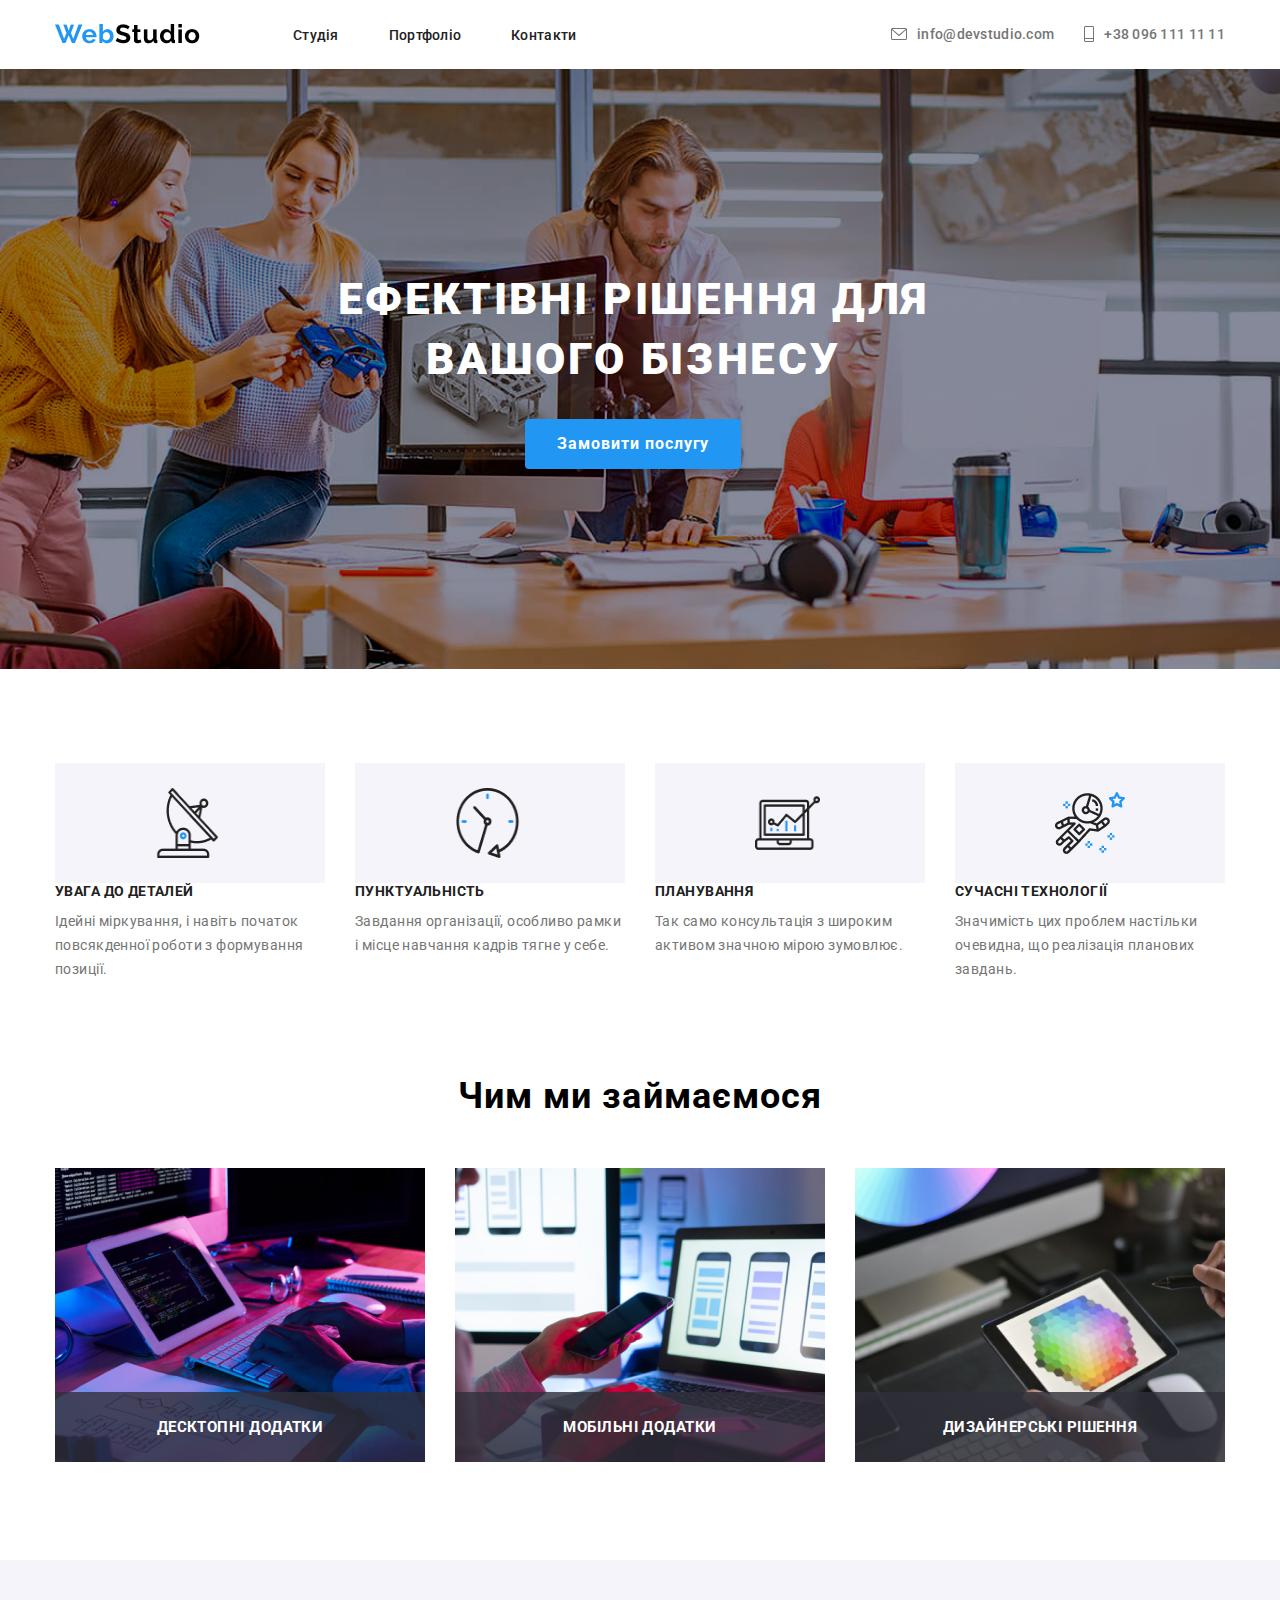
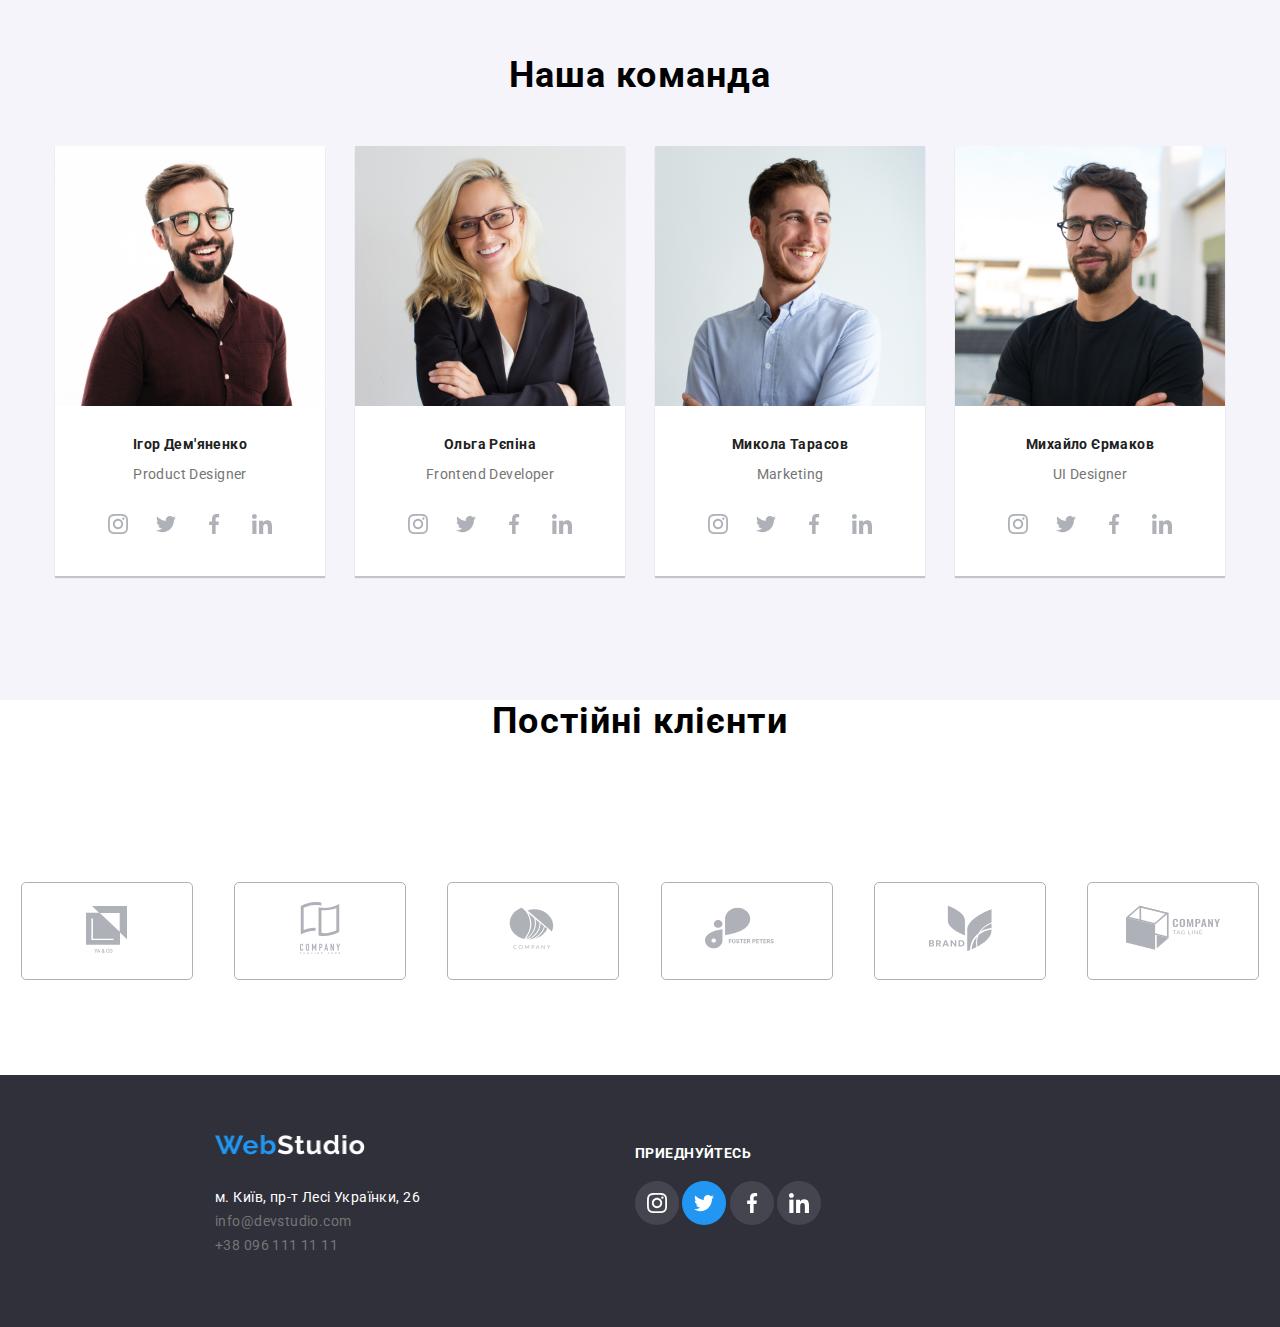
==== WebStudio/index.html @ 1f2d131d "dz3" ====
<!DOCTYPE html>
<html lang="en">

<head>
    <meta charset="UTF-8">
    <meta name="viewport" content="width=device-width, initial-scale=1.0">
    <title>WebStudio</title>
    <link rel="stylesheet" href="style.css">
</head>

<body>
    <header class="header">
        <div class="header_container">
            <div class="header_left">
                <img class="header_logo" src="./img/HeaderLogo.png" alt="header logo">
                <nav>
                    <ul class="header_navigation">
                        <li class="header_navigation--item"><a href="#">Студія</a></li>
                        <li class="header_navigation--item"><a href="#">Портфоліо</a></li>
                        <li class="header_navigation--item"><a href="#">Контакти</a></li>
                    </ul>
                </nav>
            </div>
            <div class="header_right">
                <div class="header_right--part"><svg width="16" height="12" class="header_svg" viewBox="0 0 16 12"
                        fill="none" xmlns="http://www.w3.org/2000/svg">
                        <path
                            d="M14.5 0H1.50001C0.672854 0 0 0.672853 0 1.50001V10.5C0 11.3271 0.672854 12 1.50001 12H14.5C15.3271 12 16 11.3271 16 10.5V1.50001C16 0.672853 15.3271 0 14.5 0ZM14.5 0.999994C14.5679 0.999994 14.6325 1.01409 14.6916 1.0387L8 6.83838L1.30833 1.0387C1.36742 1.01412 1.43204 0.999994 1.49998 0.999994H14.5ZM14.5 11H1.50001C1.22414 11 0.999996 10.7759 0.999996 10.5V2.09521L7.67236 7.87792C7.76661 7.95944 7.8833 7.99999 8 7.99999C8.1167 7.99999 8.23339 7.95948 8.32764 7.87792L15 2.09521V10.5C15 10.7759 14.7759 11 14.5 11Z"
                            fill="#757575" />
                    </svg>
                    <a href="mailto:info@devstudio.com" class="header_right--link">info@devstudio.com</a>
                </div>
                <div class="header_right--part"><svg width="10" height="16" class="header_svg" viewBox="0 0 10 16"
                        fill="none" xmlns="http://www.w3.org/2000/svg">
                        <path
                            d="M8.5 0H1.5C0.672848 0 0 0.672848 0 1.5V14.5C0 15.3272 0.672848 16 1.5 16H8.5C9.32715 16 10 15.3272 10 14.5V1.5C10 0.672848 9.32715 0 8.5 0ZM1.5 1H8.5C8.77588 1 9 1.22412 9 1.5V12H1V1.5C1 1.22412 1.22412 1 1.5 1ZM8.5 15H1.5C1.22412 15 1 14.7759 1 14.5V13H9V14.5C9 14.7759 8.77588 15 8.5 15Z"
                            fill="#757575" />
                    </svg>
                    <a href="tel:+380961111111" class="header_right--link">+38 096 111 11 11</a>
                </div>
            </div>
        </div>
    </header>
    <main class="main">
        <section class="main_first--section">
            <div class="main_first--container">
                <h1 class="main_first--title">
                    ЕФЕКТІВНІ РІШЕННЯ ДЛЯ ВАШОГО БІЗНЕСУ
                </h1>
                <button class="main_first--btn">Замовити послугу</button>
            </div>
        </section>
        <section class="main_second--section">
            <div class="main_second--container">
                <div class="main_second--card">
                    <div class="main_second--img"><img class="qweee" src="/WebStudio/img/antenna 1.png" alt="antenna"
                            width="65px" height="70px"></div>
                    <h3 class="main_second--title">УВАГА ДО ДЕТАЛЕЙ</h3>
                    <p class="main_second--text">Ідейні міркування, і навіть початок повсякденної роботи з формування
                        позиції.</p>
                </div>
                <div class="main_second--card">
                    <div class="main_second--img"><img class="qweee" src="/WebStudio/img/clock 1.png" alt="clock"
                            width="65px" height="70px"></div>
                    <h3 class="main_second--title">ПУНКТУАЛЬНІСТЬ</h3>
                    <p class="main_second--text">Завдання організації, особливо рамки і місце навчання кадрів тягне у
                        себе.</p>
                </div>
                <div class="main_second--card">
                    <div class="main_second--img"><img class="qweee" src="/WebStudio/img/diagram 1.png" alt="diagram"
                            width="65px" height="70px"></div>
                    <h3 class="main_second--title">ПЛАНУВАННЯ</h3>
                    <p class="main_second--text">Так само консультація з широким активом значною мірою зумовлює.</p>
                </div>
                <div class="main_second--card">
                    <div class="main_second--img"><img class="qweee" src="/WebStudio/img/astronaut 1.png"
                            alt="astronaut" width="70px" height="70px"></div>
                    <h3 class="main_second--title">СУЧАСНІ ТЕХНОЛОГІЇ</h3>
                    <p class="main_second--text">Значимість цих проблем настільки очевидна, що реалізація планових
                        завдань.</p>
                </div>
            </div>

        </section>
        <section class="main_third--section">
            <div class="main_third--container">
                <h2 class="main_third--title">Чим ми займаємося</h2>
                <div class="main_third--images">
                    <div class="main_third--img">
                        <img src="/WebStudio/img/card1.png">
                        <div class="main_third--img--wrapper"><h2 class="rete-in-img">Десктопні додатки</h2></div>
                        
                    </div>
                    <div class="main_third--img">
                        <img src="/WebStudio/img/card2.png">
                        <div class="main_third--img--wrapper"><h2 class="rete-in-img">Мобільні додатки</h2></div>
                        
                    </div>
                    <div class="main_third--img">
                        <img src="/WebStudio/img/card3.png">
                        <div class="main_third--img--wrapper"><h2 class="rete-in-img">Дизайнерські рішення</h2></div>

                    </div>
                </div>
            </div>
        </section>
        <section class="main_fourth--section">
            <div class="main_fourth--container">
                <h3 class="main_fourth--title">Наша команда</h3>
                <div class="main_fourth--cards">
                    <div class="main_fourth--card">
                        <img src="./img/card4.png" alt="men" width="270px" height="260px">
                        <h5 class="main_forth--card--title">Ігор Дем'яненко</h5>
                        <p class="main_fourth--card--text">Product Designer</p>
                        <div class="card_svg">
                            <svg width="44" height="44" viewBox="0 0 44 44" fill="none"
                                xmlns="http://www.w3.org/2000/svg">
                                <path
                                    d="M44 21.9999C44 28.0751 41.5376 33.5751 37.5564 37.5563C33.5751 41.5375 28.0751 43.9999 22 43.9999C15.9249 43.9999 10.4249 41.5375 6.44365 37.5563C2.46243 33.5751 0 28.0751 0 21.9999C0 15.9248 2.46243 10.4248 6.44365 6.44359C10.4249 2.46237 15.9249 -6.10352e-05 22 -6.10352e-05C28.0751 -6.10352e-05 33.5751 2.46237 37.5564 6.44359C41.5376 10.4248 44 15.9248 44 21.9999Z"
                                    fill="white" />
                                <g clip-path="url(#clip0_11_3173)">
                                    <path
                                        d="M31.9804 17.8801C31.9336 16.8174 31.7617 16.0868 31.5156 15.4537C31.2616 14.7818 30.8709 14.1801 30.359 13.68C29.8589 13.1721 29.2533 12.7774 28.5891 12.5274C27.9524 12.2813 27.2256 12.1094 26.163 12.0626C25.0924 12.0118 24.7525 12 22.0371 12C19.3217 12 18.9818 12.0118 17.9152 12.0586C16.8525 12.1055 16.1219 12.2775 15.489 12.5235C14.8169 12.7774 14.2153 13.1681 13.7152 13.68C13.2073 14.1801 12.8127 14.7857 12.5626 15.4499C12.3164 16.0868 12.1446 16.8134 12.0977 17.8761C12.0469 18.9467 12.0352 19.2866 12.0352 22.002C12.0352 24.7173 12.0469 25.0572 12.0938 26.1239C12.1406 27.1865 12.3126 27.9171 12.5588 28.5502C12.8127 29.2221 13.2073 29.8238 13.7152 30.3239C14.2153 30.8318 14.8209 31.2265 15.4851 31.4765C16.1219 31.7226 16.8486 31.8945 17.9114 31.9413C18.9779 31.9883 19.3179 31.9999 22.0333 31.9999C24.7487 31.9999 25.0885 31.9883 26.1552 31.9413C27.2179 31.8945 27.9484 31.7226 28.5813 31.4765C29.9254 30.9568 30.9881 29.8941 31.5078 28.5502C31.7538 27.9133 31.9258 27.1865 31.9727 26.1239C32.0195 25.0572 32.0313 24.7173 32.0313 22.002C32.0313 19.2866 32.0273 18.9467 31.9804 17.8801ZM30.1794 26.0457C30.1364 27.0225 29.9723 27.5499 29.8356 27.9015C29.4995 28.7728 28.808 29.4643 27.9367 29.8004C27.5851 29.9372 27.0538 30.1012 26.0809 30.1441C25.026 30.1911 24.7096 30.2027 22.0411 30.2027C19.3726 30.2027 19.0522 30.1911 18.0011 30.1441C17.0244 30.1012 16.4969 29.9372 16.1453 29.8004C15.7117 29.6402 15.317 29.3862 14.9967 29.0541C14.6646 28.7298 14.4106 28.3391 14.2504 27.9055C14.1137 27.5539 13.9496 27.0225 13.9067 26.0497C13.8597 24.9948 13.8481 24.6783 13.8481 22.0097C13.8481 19.3412 13.8597 19.0209 13.9067 17.9699C13.9496 16.9932 14.1137 16.4657 14.2504 16.1141C14.4106 15.6804 14.6646 15.2859 15.0007 14.9654C15.3248 14.6333 15.7155 14.3793 16.1493 14.2192C16.5009 14.0825 17.0323 13.9184 18.0051 13.8754C19.06 13.8285 19.3765 13.8168 22.0449 13.8168C24.7174 13.8168 25.0337 13.8285 26.0848 13.8754C27.0616 13.9184 27.589 14.0825 27.9407 14.2192C28.3742 14.3793 28.7689 14.6333 29.0893 14.9654C29.4213 15.2897 29.6753 15.6804 29.8356 16.1141C29.9723 16.4657 30.1364 16.997 30.1794 17.9699C30.2263 19.0248 30.238 19.3412 30.238 22.0097C30.238 24.6783 30.2263 24.9908 30.1794 26.0457Z"
                                        fill="#AFB1B8" />
                                    <path
                                        d="M22.0371 16.8642C19.2007 16.8642 16.8994 19.1654 16.8994 22.0019C16.8994 24.8385 19.2007 27.1396 22.0371 27.1396C24.8737 27.1396 27.1749 24.8385 27.1749 22.0019C27.1749 19.1654 24.8737 16.8642 22.0371 16.8642ZM22.0371 25.3346C20.197 25.3346 18.7044 23.8422 18.7044 22.0019C18.7044 20.1617 20.197 18.6692 22.0371 18.6692C23.8774 18.6692 25.3698 20.1617 25.3698 22.0019C25.3698 23.8422 23.8774 25.3346 22.0371 25.3346Z"
                                        fill="#AFB1B8" />
                                    <path
                                        d="M28.5775 16.6611C28.5775 17.3235 28.0404 17.8605 27.3779 17.8605C26.7155 17.8605 26.1785 17.3235 26.1785 16.6611C26.1785 15.9986 26.7155 15.4617 27.3779 15.4617C28.0404 15.4617 28.5775 15.9986 28.5775 16.6611Z"
                                        fill="#AFB1B8" />
                                </g>
                                <defs>
                                    <clipPath id="clip0_11_3173">
                                        <rect width="20" height="20" fill="white" transform="translate(12 12)" />
                                    </clipPath>
                                </defs>
                            </svg>
                            <svg width="44" height="44" viewBox="0 0 44 44" fill="none"
                                xmlns="http://www.w3.org/2000/svg">
                                <path
                                    d="M44 21.9999C44 28.0751 41.5376 33.5751 37.5564 37.5563C33.5751 41.5375 28.0751 43.9999 22 43.9999C15.9249 43.9999 10.4249 41.5375 6.44365 37.5563C2.46243 33.5751 0 28.0751 0 21.9999C0 15.9248 2.46243 10.4248 6.44365 6.44359C10.4249 2.46237 15.9249 -6.10352e-05 22 -6.10352e-05C28.0751 -6.10352e-05 33.5751 2.46237 37.5564 6.44359C41.5376 10.4248 44 15.9248 44 21.9999Z"
                                    fill="white" />
                                <g clip-path="url(#clip0_11_3139)">
                                    <path
                                        d="M32 15.7988C31.2563 16.125 30.4637 16.3412 29.6375 16.4462C30.4875 15.9388 31.1363 15.1412 31.4412 14.18C30.6488 14.6525 29.7738 14.9863 28.8412 15.1725C28.0887 14.3713 27.0162 13.875 25.8462 13.875C23.5763 13.875 21.7487 15.7175 21.7487 17.9763C21.7487 18.3012 21.7762 18.6137 21.8438 18.9112C18.435 18.745 15.4188 17.1113 13.3925 14.6225C13.0387 15.2363 12.8313 15.9388 12.8313 16.695C12.8313 18.115 13.5625 19.3737 14.6525 20.1025C13.9937 20.09 13.3475 19.8988 12.8 19.5975C12.8 19.61 12.8 19.6262 12.8 19.6425C12.8 21.635 14.2212 23.29 16.085 23.6712C15.7512 23.7625 15.3875 23.8062 15.01 23.8062C14.7475 23.8062 14.4825 23.7913 14.2337 23.7362C14.765 25.36 16.2725 26.5538 18.065 26.5925C16.67 27.6838 14.8988 28.3412 12.9813 28.3412C12.645 28.3412 12.3225 28.3263 12 28.285C13.8162 29.4563 15.9688 30.125 18.29 30.125C25.835 30.125 29.96 23.875 29.96 18.4575C29.96 18.2762 29.9538 18.1013 29.945 17.9275C30.7588 17.35 31.4425 16.6288 32 15.7988Z"
                                        fill="#AFB1B8" />
                                </g>
                                <defs>
                                    <clipPath id="clip0_11_3139">
                                        <rect width="20" height="20" fill="white" transform="translate(12 12)" />
                                    </clipPath>
                                </defs>
                            </svg>
                            <svg width="44" height="44" viewBox="0 0 44 44" fill="none"
                                xmlns="http://www.w3.org/2000/svg">
                                <path
                                    d="M44 21.9999C44 28.0751 41.5376 33.5751 37.5564 37.5563C33.5751 41.5375 28.0751 43.9999 22 43.9999C15.9249 43.9999 10.4249 41.5375 6.44365 37.5563C2.46243 33.5751 0 28.0751 0 21.9999C0 15.9248 2.46243 10.4248 6.44365 6.44359C10.4249 2.46237 15.9249 -6.10352e-05 22 -6.10352e-05C28.0751 -6.10352e-05 33.5751 2.46237 37.5564 6.44359C41.5376 10.4248 44 15.9248 44 21.9999Z"
                                    fill="white" />
                                <g clip-path="url(#clip0_11_3135)">
                                    <path
                                        d="M25.3309 15.3208H27.1567V12.1408C26.8417 12.0975 25.7584 12 24.4967 12C21.8642 12 20.0609 13.6558 20.0609 16.6992V19.5H17.1559V23.055H20.0609V32H23.6226V23.0558H26.4101L26.8526 19.5008H23.6217V17.0517C23.6226 16.0242 23.8992 15.3208 25.3309 15.3208Z"
                                        fill="#AFB1B8" />
                                </g>
                                <defs>
                                    <clipPath id="clip0_11_3135">
                                        <rect width="20" height="20" fill="white" transform="translate(12 12)" />
                                    </clipPath>
                                </defs>
                            </svg>
                            <svg width="44" height="44" viewBox="0 0 44 44" fill="none"
                                xmlns="http://www.w3.org/2000/svg">
                                <path
                                    d="M44 21.9999C44 28.0751 41.5376 33.5751 37.5564 37.5563C33.5751 41.5375 28.0751 43.9999 22 43.9999C15.9249 43.9999 10.4249 41.5375 6.44365 37.5563C2.46243 33.5751 0 28.0751 0 21.9999C0 15.9248 2.46243 10.4248 6.44365 6.44359C10.4249 2.46237 15.9249 -6.10352e-05 22 -6.10352e-05C28.0751 -6.10352e-05 33.5751 2.46237 37.5564 6.44359C41.5376 10.4248 44 15.9248 44 21.9999Z"
                                    fill="white" />
                                <g clip-path="url(#clip0_11_3129)">
                                    <path
                                        d="M31.9951 32V31.9992H32.0001V24.6642C32.0001 21.0759 31.2276 18.3117 27.0326 18.3117C25.0159 18.3117 23.6626 19.4184 23.1101 20.4675H23.0517V18.6467H19.0742V31.9992H23.2159V25.3875C23.2159 23.6467 23.5459 21.9634 25.7017 21.9634C27.8259 21.9634 27.8576 23.95 27.8576 25.4992V32H31.9951Z"
                                        fill="#AFB1B8" />
                                    <path d="M12.33 18.6475H16.4766V32H12.33V18.6475Z" fill="#AFB1B8" />
                                    <path
                                        d="M14.4017 12C13.0758 12 12 13.0758 12 14.4017C12 15.7275 13.0758 16.8258 14.4017 16.8258C15.7275 16.8258 16.8033 15.7275 16.8033 14.4017C16.8025 13.0758 15.7267 12 14.4017 12V12Z"
                                        fill="#AFB1B8" />
                                </g>
                                <defs>
                                    <clipPath id="clip0_11_3129">
                                        <rect width="20" height="20" fill="white" transform="translate(12 12)" />
                                    </clipPath>
                                </defs>
                            </svg>
                        </div>
                    </div>
                    <div class="main_fourth--card">
                        <img src="./img/card5.png" alt="women" width="270px" height="260px">
                        <h5 class="main_forth--card--title">Ольга Рєпіна</h5>
                        <p class="main_fourth--card--text">Frontend Developer</p>
                        <div class="card_svg">
                            <svg width="44" height="44" viewBox="0 0 44 44" fill="none"
                                xmlns="http://www.w3.org/2000/svg">
                                <path
                                    d="M44 21.9999C44 28.0751 41.5376 33.5751 37.5564 37.5563C33.5751 41.5375 28.0751 43.9999 22 43.9999C15.9249 43.9999 10.4249 41.5375 6.44365 37.5563C2.46243 33.5751 0 28.0751 0 21.9999C0 15.9248 2.46243 10.4248 6.44365 6.44359C10.4249 2.46237 15.9249 -6.10352e-05 22 -6.10352e-05C28.0751 -6.10352e-05 33.5751 2.46237 37.5564 6.44359C41.5376 10.4248 44 15.9248 44 21.9999Z"
                                    fill="white" />
                                <g clip-path="url(#clip0_11_3173)">
                                    <path
                                        d="M31.9804 17.8801C31.9336 16.8174 31.7617 16.0868 31.5156 15.4537C31.2616 14.7818 30.8709 14.1801 30.359 13.68C29.8589 13.1721 29.2533 12.7774 28.5891 12.5274C27.9524 12.2813 27.2256 12.1094 26.163 12.0626C25.0924 12.0118 24.7525 12 22.0371 12C19.3217 12 18.9818 12.0118 17.9152 12.0586C16.8525 12.1055 16.1219 12.2775 15.489 12.5235C14.8169 12.7774 14.2153 13.1681 13.7152 13.68C13.2073 14.1801 12.8127 14.7857 12.5626 15.4499C12.3164 16.0868 12.1446 16.8134 12.0977 17.8761C12.0469 18.9467 12.0352 19.2866 12.0352 22.002C12.0352 24.7173 12.0469 25.0572 12.0938 26.1239C12.1406 27.1865 12.3126 27.9171 12.5588 28.5502C12.8127 29.2221 13.2073 29.8238 13.7152 30.3239C14.2153 30.8318 14.8209 31.2265 15.4851 31.4765C16.1219 31.7226 16.8486 31.8945 17.9114 31.9413C18.9779 31.9883 19.3179 31.9999 22.0333 31.9999C24.7487 31.9999 25.0885 31.9883 26.1552 31.9413C27.2179 31.8945 27.9484 31.7226 28.5813 31.4765C29.9254 30.9568 30.9881 29.8941 31.5078 28.5502C31.7538 27.9133 31.9258 27.1865 31.9727 26.1239C32.0195 25.0572 32.0313 24.7173 32.0313 22.002C32.0313 19.2866 32.0273 18.9467 31.9804 17.8801ZM30.1794 26.0457C30.1364 27.0225 29.9723 27.5499 29.8356 27.9015C29.4995 28.7728 28.808 29.4643 27.9367 29.8004C27.5851 29.9372 27.0538 30.1012 26.0809 30.1441C25.026 30.1911 24.7096 30.2027 22.0411 30.2027C19.3726 30.2027 19.0522 30.1911 18.0011 30.1441C17.0244 30.1012 16.4969 29.9372 16.1453 29.8004C15.7117 29.6402 15.317 29.3862 14.9967 29.0541C14.6646 28.7298 14.4106 28.3391 14.2504 27.9055C14.1137 27.5539 13.9496 27.0225 13.9067 26.0497C13.8597 24.9948 13.8481 24.6783 13.8481 22.0097C13.8481 19.3412 13.8597 19.0209 13.9067 17.9699C13.9496 16.9932 14.1137 16.4657 14.2504 16.1141C14.4106 15.6804 14.6646 15.2859 15.0007 14.9654C15.3248 14.6333 15.7155 14.3793 16.1493 14.2192C16.5009 14.0825 17.0323 13.9184 18.0051 13.8754C19.06 13.8285 19.3765 13.8168 22.0449 13.8168C24.7174 13.8168 25.0337 13.8285 26.0848 13.8754C27.0616 13.9184 27.589 14.0825 27.9407 14.2192C28.3742 14.3793 28.7689 14.6333 29.0893 14.9654C29.4213 15.2897 29.6753 15.6804 29.8356 16.1141C29.9723 16.4657 30.1364 16.997 30.1794 17.9699C30.2263 19.0248 30.238 19.3412 30.238 22.0097C30.238 24.6783 30.2263 24.9908 30.1794 26.0457Z"
                                        fill="#AFB1B8" />
                                    <path
                                        d="M22.0371 16.8642C19.2007 16.8642 16.8994 19.1654 16.8994 22.0019C16.8994 24.8385 19.2007 27.1396 22.0371 27.1396C24.8737 27.1396 27.1749 24.8385 27.1749 22.0019C27.1749 19.1654 24.8737 16.8642 22.0371 16.8642ZM22.0371 25.3346C20.197 25.3346 18.7044 23.8422 18.7044 22.0019C18.7044 20.1617 20.197 18.6692 22.0371 18.6692C23.8774 18.6692 25.3698 20.1617 25.3698 22.0019C25.3698 23.8422 23.8774 25.3346 22.0371 25.3346Z"
                                        fill="#AFB1B8" />
                                    <path
                                        d="M28.5775 16.6611C28.5775 17.3235 28.0404 17.8605 27.3779 17.8605C26.7155 17.8605 26.1785 17.3235 26.1785 16.6611C26.1785 15.9986 26.7155 15.4617 27.3779 15.4617C28.0404 15.4617 28.5775 15.9986 28.5775 16.6611Z"
                                        fill="#AFB1B8" />
                                </g>
                                <defs>
                                    <clipPath id="clip0_11_3173">
                                        <rect width="20" height="20" fill="white" transform="translate(12 12)" />
                                    </clipPath>
                                </defs>
                            </svg>
                            <svg width="44" height="44" viewBox="0 0 44 44" fill="none"
                                xmlns="http://www.w3.org/2000/svg">
                                <path
                                    d="M44 21.9999C44 28.0751 41.5376 33.5751 37.5564 37.5563C33.5751 41.5375 28.0751 43.9999 22 43.9999C15.9249 43.9999 10.4249 41.5375 6.44365 37.5563C2.46243 33.5751 0 28.0751 0 21.9999C0 15.9248 2.46243 10.4248 6.44365 6.44359C10.4249 2.46237 15.9249 -6.10352e-05 22 -6.10352e-05C28.0751 -6.10352e-05 33.5751 2.46237 37.5564 6.44359C41.5376 10.4248 44 15.9248 44 21.9999Z"
                                    fill="white" />
                                <g clip-path="url(#clip0_11_3139)">
                                    <path
                                        d="M32 15.7988C31.2563 16.125 30.4637 16.3412 29.6375 16.4462C30.4875 15.9388 31.1363 15.1412 31.4412 14.18C30.6488 14.6525 29.7738 14.9863 28.8412 15.1725C28.0887 14.3713 27.0162 13.875 25.8462 13.875C23.5763 13.875 21.7487 15.7175 21.7487 17.9763C21.7487 18.3012 21.7762 18.6137 21.8438 18.9112C18.435 18.745 15.4188 17.1113 13.3925 14.6225C13.0387 15.2363 12.8313 15.9388 12.8313 16.695C12.8313 18.115 13.5625 19.3737 14.6525 20.1025C13.9937 20.09 13.3475 19.8988 12.8 19.5975C12.8 19.61 12.8 19.6262 12.8 19.6425C12.8 21.635 14.2212 23.29 16.085 23.6712C15.7512 23.7625 15.3875 23.8062 15.01 23.8062C14.7475 23.8062 14.4825 23.7913 14.2337 23.7362C14.765 25.36 16.2725 26.5538 18.065 26.5925C16.67 27.6838 14.8988 28.3412 12.9813 28.3412C12.645 28.3412 12.3225 28.3263 12 28.285C13.8162 29.4563 15.9688 30.125 18.29 30.125C25.835 30.125 29.96 23.875 29.96 18.4575C29.96 18.2762 29.9538 18.1013 29.945 17.9275C30.7588 17.35 31.4425 16.6288 32 15.7988Z"
                                        fill="#AFB1B8" />
                                </g>
                                <defs>
                                    <clipPath id="clip0_11_3139">
                                        <rect width="20" height="20" fill="white" transform="translate(12 12)" />
                                    </clipPath>
                                </defs>
                            </svg>
                            <svg width="44" height="44" viewBox="0 0 44 44" fill="none"
                                xmlns="http://www.w3.org/2000/svg">
                                <path
                                    d="M44 21.9999C44 28.0751 41.5376 33.5751 37.5564 37.5563C33.5751 41.5375 28.0751 43.9999 22 43.9999C15.9249 43.9999 10.4249 41.5375 6.44365 37.5563C2.46243 33.5751 0 28.0751 0 21.9999C0 15.9248 2.46243 10.4248 6.44365 6.44359C10.4249 2.46237 15.9249 -6.10352e-05 22 -6.10352e-05C28.0751 -6.10352e-05 33.5751 2.46237 37.5564 6.44359C41.5376 10.4248 44 15.9248 44 21.9999Z"
                                    fill="white" />
                                <g clip-path="url(#clip0_11_3135)">
                                    <path
                                        d="M25.3309 15.3208H27.1567V12.1408C26.8417 12.0975 25.7584 12 24.4967 12C21.8642 12 20.0609 13.6558 20.0609 16.6992V19.5H17.1559V23.055H20.0609V32H23.6226V23.0558H26.4101L26.8526 19.5008H23.6217V17.0517C23.6226 16.0242 23.8992 15.3208 25.3309 15.3208Z"
                                        fill="#AFB1B8" />
                                </g>
                                <defs>
                                    <clipPath id="clip0_11_3135">
                                        <rect width="20" height="20" fill="white" transform="translate(12 12)" />
                                    </clipPath>
                                </defs>
                            </svg>
                            <svg width="44" height="44" viewBox="0 0 44 44" fill="none"
                                xmlns="http://www.w3.org/2000/svg">
                                <path
                                    d="M44 21.9999C44 28.0751 41.5376 33.5751 37.5564 37.5563C33.5751 41.5375 28.0751 43.9999 22 43.9999C15.9249 43.9999 10.4249 41.5375 6.44365 37.5563C2.46243 33.5751 0 28.0751 0 21.9999C0 15.9248 2.46243 10.4248 6.44365 6.44359C10.4249 2.46237 15.9249 -6.10352e-05 22 -6.10352e-05C28.0751 -6.10352e-05 33.5751 2.46237 37.5564 6.44359C41.5376 10.4248 44 15.9248 44 21.9999Z"
                                    fill="white" />
                                <g clip-path="url(#clip0_11_3129)">
                                    <path
                                        d="M31.9951 32V31.9992H32.0001V24.6642C32.0001 21.0759 31.2276 18.3117 27.0326 18.3117C25.0159 18.3117 23.6626 19.4184 23.1101 20.4675H23.0517V18.6467H19.0742V31.9992H23.2159V25.3875C23.2159 23.6467 23.5459 21.9634 25.7017 21.9634C27.8259 21.9634 27.8576 23.95 27.8576 25.4992V32H31.9951Z"
                                        fill="#AFB1B8" />
                                    <path d="M12.33 18.6475H16.4766V32H12.33V18.6475Z" fill="#AFB1B8" />
                                    <path
                                        d="M14.4017 12C13.0758 12 12 13.0758 12 14.4017C12 15.7275 13.0758 16.8258 14.4017 16.8258C15.7275 16.8258 16.8033 15.7275 16.8033 14.4017C16.8025 13.0758 15.7267 12 14.4017 12V12Z"
                                        fill="#AFB1B8" />
                                </g>
                                <defs>
                                    <clipPath id="clip0_11_3129">
                                        <rect width="20" height="20" fill="white" transform="translate(12 12)" />
                                    </clipPath>
                                </defs>
                            </svg>
                        </div>
                    </div>
                    <div class="main_fourth--card">
                        <img src="./img/card6.png" alt="men" width="270px" height="260px">
                        <h5 class="main_forth--card--title">Микола Тарасов</h5>
                        <p class="main_fourth--card--text">Marketing</p>
                        <div class="card_svg">
                            <svg width="44" height="44" viewBox="0 0 44 44" fill="none"
                                xmlns="http://www.w3.org/2000/svg">
                                <path
                                    d="M44 21.9999C44 28.0751 41.5376 33.5751 37.5564 37.5563C33.5751 41.5375 28.0751 43.9999 22 43.9999C15.9249 43.9999 10.4249 41.5375 6.44365 37.5563C2.46243 33.5751 0 28.0751 0 21.9999C0 15.9248 2.46243 10.4248 6.44365 6.44359C10.4249 2.46237 15.9249 -6.10352e-05 22 -6.10352e-05C28.0751 -6.10352e-05 33.5751 2.46237 37.5564 6.44359C41.5376 10.4248 44 15.9248 44 21.9999Z"
                                    fill="white" />
                                <g clip-path="url(#clip0_11_3173)">
                                    <path
                                        d="M31.9804 17.8801C31.9336 16.8174 31.7617 16.0868 31.5156 15.4537C31.2616 14.7818 30.8709 14.1801 30.359 13.68C29.8589 13.1721 29.2533 12.7774 28.5891 12.5274C27.9524 12.2813 27.2256 12.1094 26.163 12.0626C25.0924 12.0118 24.7525 12 22.0371 12C19.3217 12 18.9818 12.0118 17.9152 12.0586C16.8525 12.1055 16.1219 12.2775 15.489 12.5235C14.8169 12.7774 14.2153 13.1681 13.7152 13.68C13.2073 14.1801 12.8127 14.7857 12.5626 15.4499C12.3164 16.0868 12.1446 16.8134 12.0977 17.8761C12.0469 18.9467 12.0352 19.2866 12.0352 22.002C12.0352 24.7173 12.0469 25.0572 12.0938 26.1239C12.1406 27.1865 12.3126 27.9171 12.5588 28.5502C12.8127 29.2221 13.2073 29.8238 13.7152 30.3239C14.2153 30.8318 14.8209 31.2265 15.4851 31.4765C16.1219 31.7226 16.8486 31.8945 17.9114 31.9413C18.9779 31.9883 19.3179 31.9999 22.0333 31.9999C24.7487 31.9999 25.0885 31.9883 26.1552 31.9413C27.2179 31.8945 27.9484 31.7226 28.5813 31.4765C29.9254 30.9568 30.9881 29.8941 31.5078 28.5502C31.7538 27.9133 31.9258 27.1865 31.9727 26.1239C32.0195 25.0572 32.0313 24.7173 32.0313 22.002C32.0313 19.2866 32.0273 18.9467 31.9804 17.8801ZM30.1794 26.0457C30.1364 27.0225 29.9723 27.5499 29.8356 27.9015C29.4995 28.7728 28.808 29.4643 27.9367 29.8004C27.5851 29.9372 27.0538 30.1012 26.0809 30.1441C25.026 30.1911 24.7096 30.2027 22.0411 30.2027C19.3726 30.2027 19.0522 30.1911 18.0011 30.1441C17.0244 30.1012 16.4969 29.9372 16.1453 29.8004C15.7117 29.6402 15.317 29.3862 14.9967 29.0541C14.6646 28.7298 14.4106 28.3391 14.2504 27.9055C14.1137 27.5539 13.9496 27.0225 13.9067 26.0497C13.8597 24.9948 13.8481 24.6783 13.8481 22.0097C13.8481 19.3412 13.8597 19.0209 13.9067 17.9699C13.9496 16.9932 14.1137 16.4657 14.2504 16.1141C14.4106 15.6804 14.6646 15.2859 15.0007 14.9654C15.3248 14.6333 15.7155 14.3793 16.1493 14.2192C16.5009 14.0825 17.0323 13.9184 18.0051 13.8754C19.06 13.8285 19.3765 13.8168 22.0449 13.8168C24.7174 13.8168 25.0337 13.8285 26.0848 13.8754C27.0616 13.9184 27.589 14.0825 27.9407 14.2192C28.3742 14.3793 28.7689 14.6333 29.0893 14.9654C29.4213 15.2897 29.6753 15.6804 29.8356 16.1141C29.9723 16.4657 30.1364 16.997 30.1794 17.9699C30.2263 19.0248 30.238 19.3412 30.238 22.0097C30.238 24.6783 30.2263 24.9908 30.1794 26.0457Z"
                                        fill="#AFB1B8" />
                                    <path
                                        d="M22.0371 16.8642C19.2007 16.8642 16.8994 19.1654 16.8994 22.0019C16.8994 24.8385 19.2007 27.1396 22.0371 27.1396C24.8737 27.1396 27.1749 24.8385 27.1749 22.0019C27.1749 19.1654 24.8737 16.8642 22.0371 16.8642ZM22.0371 25.3346C20.197 25.3346 18.7044 23.8422 18.7044 22.0019C18.7044 20.1617 20.197 18.6692 22.0371 18.6692C23.8774 18.6692 25.3698 20.1617 25.3698 22.0019C25.3698 23.8422 23.8774 25.3346 22.0371 25.3346Z"
                                        fill="#AFB1B8" />
                                    <path
                                        d="M28.5775 16.6611C28.5775 17.3235 28.0404 17.8605 27.3779 17.8605C26.7155 17.8605 26.1785 17.3235 26.1785 16.6611C26.1785 15.9986 26.7155 15.4617 27.3779 15.4617C28.0404 15.4617 28.5775 15.9986 28.5775 16.6611Z"
                                        fill="#AFB1B8" />
                                </g>
                                <defs>
                                    <clipPath id="clip0_11_3173">
                                        <rect width="20" height="20" fill="white" transform="translate(12 12)" />
                                    </clipPath>
                                </defs>
                            </svg>
                            <svg width="44" height="44" viewBox="0 0 44 44" fill="none"
                                xmlns="http://www.w3.org/2000/svg">
                                <path
                                    d="M44 21.9999C44 28.0751 41.5376 33.5751 37.5564 37.5563C33.5751 41.5375 28.0751 43.9999 22 43.9999C15.9249 43.9999 10.4249 41.5375 6.44365 37.5563C2.46243 33.5751 0 28.0751 0 21.9999C0 15.9248 2.46243 10.4248 6.44365 6.44359C10.4249 2.46237 15.9249 -6.10352e-05 22 -6.10352e-05C28.0751 -6.10352e-05 33.5751 2.46237 37.5564 6.44359C41.5376 10.4248 44 15.9248 44 21.9999Z"
                                    fill="white" />
                                <g clip-path="url(#clip0_11_3139)">
                                    <path
                                        d="M32 15.7988C31.2563 16.125 30.4637 16.3412 29.6375 16.4462C30.4875 15.9388 31.1363 15.1412 31.4412 14.18C30.6488 14.6525 29.7738 14.9863 28.8412 15.1725C28.0887 14.3713 27.0162 13.875 25.8462 13.875C23.5763 13.875 21.7487 15.7175 21.7487 17.9763C21.7487 18.3012 21.7762 18.6137 21.8438 18.9112C18.435 18.745 15.4188 17.1113 13.3925 14.6225C13.0387 15.2363 12.8313 15.9388 12.8313 16.695C12.8313 18.115 13.5625 19.3737 14.6525 20.1025C13.9937 20.09 13.3475 19.8988 12.8 19.5975C12.8 19.61 12.8 19.6262 12.8 19.6425C12.8 21.635 14.2212 23.29 16.085 23.6712C15.7512 23.7625 15.3875 23.8062 15.01 23.8062C14.7475 23.8062 14.4825 23.7913 14.2337 23.7362C14.765 25.36 16.2725 26.5538 18.065 26.5925C16.67 27.6838 14.8988 28.3412 12.9813 28.3412C12.645 28.3412 12.3225 28.3263 12 28.285C13.8162 29.4563 15.9688 30.125 18.29 30.125C25.835 30.125 29.96 23.875 29.96 18.4575C29.96 18.2762 29.9538 18.1013 29.945 17.9275C30.7588 17.35 31.4425 16.6288 32 15.7988Z"
                                        fill="#AFB1B8" />
                                </g>
                                <defs>
                                    <clipPath id="clip0_11_3139">
                                        <rect width="20" height="20" fill="white" transform="translate(12 12)" />
                                    </clipPath>
                                </defs>
                            </svg>
                            <svg width="44" height="44" viewBox="0 0 44 44" fill="none"
                                xmlns="http://www.w3.org/2000/svg">
                                <path
                                    d="M44 21.9999C44 28.0751 41.5376 33.5751 37.5564 37.5563C33.5751 41.5375 28.0751 43.9999 22 43.9999C15.9249 43.9999 10.4249 41.5375 6.44365 37.5563C2.46243 33.5751 0 28.0751 0 21.9999C0 15.9248 2.46243 10.4248 6.44365 6.44359C10.4249 2.46237 15.9249 -6.10352e-05 22 -6.10352e-05C28.0751 -6.10352e-05 33.5751 2.46237 37.5564 6.44359C41.5376 10.4248 44 15.9248 44 21.9999Z"
                                    fill="white" />
                                <g clip-path="url(#clip0_11_3135)">
                                    <path
                                        d="M25.3309 15.3208H27.1567V12.1408C26.8417 12.0975 25.7584 12 24.4967 12C21.8642 12 20.0609 13.6558 20.0609 16.6992V19.5H17.1559V23.055H20.0609V32H23.6226V23.0558H26.4101L26.8526 19.5008H23.6217V17.0517C23.6226 16.0242 23.8992 15.3208 25.3309 15.3208Z"
                                        fill="#AFB1B8" />
                                </g>
                                <defs>
                                    <clipPath id="clip0_11_3135">
                                        <rect width="20" height="20" fill="white" transform="translate(12 12)" />
                                    </clipPath>
                                </defs>
                            </svg>
                            <svg width="44" height="44" viewBox="0 0 44 44" fill="none"
                                xmlns="http://www.w3.org/2000/svg">
                                <path
                                    d="M44 21.9999C44 28.0751 41.5376 33.5751 37.5564 37.5563C33.5751 41.5375 28.0751 43.9999 22 43.9999C15.9249 43.9999 10.4249 41.5375 6.44365 37.5563C2.46243 33.5751 0 28.0751 0 21.9999C0 15.9248 2.46243 10.4248 6.44365 6.44359C10.4249 2.46237 15.9249 -6.10352e-05 22 -6.10352e-05C28.0751 -6.10352e-05 33.5751 2.46237 37.5564 6.44359C41.5376 10.4248 44 15.9248 44 21.9999Z"
                                    fill="white" />
                                <g clip-path="url(#clip0_11_3129)">
                                    <path
                                        d="M31.9951 32V31.9992H32.0001V24.6642C32.0001 21.0759 31.2276 18.3117 27.0326 18.3117C25.0159 18.3117 23.6626 19.4184 23.1101 20.4675H23.0517V18.6467H19.0742V31.9992H23.2159V25.3875C23.2159 23.6467 23.5459 21.9634 25.7017 21.9634C27.8259 21.9634 27.8576 23.95 27.8576 25.4992V32H31.9951Z"
                                        fill="#AFB1B8" />
                                    <path d="M12.33 18.6475H16.4766V32H12.33V18.6475Z" fill="#AFB1B8" />
                                    <path
                                        d="M14.4017 12C13.0758 12 12 13.0758 12 14.4017C12 15.7275 13.0758 16.8258 14.4017 16.8258C15.7275 16.8258 16.8033 15.7275 16.8033 14.4017C16.8025 13.0758 15.7267 12 14.4017 12V12Z"
                                        fill="#AFB1B8" />
                                </g>
                                <defs>
                                    <clipPath id="clip0_11_3129">
                                        <rect width="20" height="20" fill="white" transform="translate(12 12)" />
                                    </clipPath>
                                </defs>
                            </svg>
                        </div>
                    </div>
                    <div class="main_fourth--card">
                        <img src="./img/card7.png" alt="men" width="270px" height="260px">
                        <h5 class="main_forth--card--title">Михайло Єрмаков</h5>
                        <p class="main_fourth--card--text">UI Designer</p>
                        <div class="card_svg">
                            <svg width="44" height="44" viewBox="0 0 44 44" fill="none"
                                xmlns="http://www.w3.org/2000/svg">
                                <path
                                    d="M44 21.9999C44 28.0751 41.5376 33.5751 37.5564 37.5563C33.5751 41.5375 28.0751 43.9999 22 43.9999C15.9249 43.9999 10.4249 41.5375 6.44365 37.5563C2.46243 33.5751 0 28.0751 0 21.9999C0 15.9248 2.46243 10.4248 6.44365 6.44359C10.4249 2.46237 15.9249 -6.10352e-05 22 -6.10352e-05C28.0751 -6.10352e-05 33.5751 2.46237 37.5564 6.44359C41.5376 10.4248 44 15.9248 44 21.9999Z"
                                    fill="white" />
                                <g clip-path="url(#clip0_11_3173)">
                                    <path
                                        d="M31.9804 17.8801C31.9336 16.8174 31.7617 16.0868 31.5156 15.4537C31.2616 14.7818 30.8709 14.1801 30.359 13.68C29.8589 13.1721 29.2533 12.7774 28.5891 12.5274C27.9524 12.2813 27.2256 12.1094 26.163 12.0626C25.0924 12.0118 24.7525 12 22.0371 12C19.3217 12 18.9818 12.0118 17.9152 12.0586C16.8525 12.1055 16.1219 12.2775 15.489 12.5235C14.8169 12.7774 14.2153 13.1681 13.7152 13.68C13.2073 14.1801 12.8127 14.7857 12.5626 15.4499C12.3164 16.0868 12.1446 16.8134 12.0977 17.8761C12.0469 18.9467 12.0352 19.2866 12.0352 22.002C12.0352 24.7173 12.0469 25.0572 12.0938 26.1239C12.1406 27.1865 12.3126 27.9171 12.5588 28.5502C12.8127 29.2221 13.2073 29.8238 13.7152 30.3239C14.2153 30.8318 14.8209 31.2265 15.4851 31.4765C16.1219 31.7226 16.8486 31.8945 17.9114 31.9413C18.9779 31.9883 19.3179 31.9999 22.0333 31.9999C24.7487 31.9999 25.0885 31.9883 26.1552 31.9413C27.2179 31.8945 27.9484 31.7226 28.5813 31.4765C29.9254 30.9568 30.9881 29.8941 31.5078 28.5502C31.7538 27.9133 31.9258 27.1865 31.9727 26.1239C32.0195 25.0572 32.0313 24.7173 32.0313 22.002C32.0313 19.2866 32.0273 18.9467 31.9804 17.8801ZM30.1794 26.0457C30.1364 27.0225 29.9723 27.5499 29.8356 27.9015C29.4995 28.7728 28.808 29.4643 27.9367 29.8004C27.5851 29.9372 27.0538 30.1012 26.0809 30.1441C25.026 30.1911 24.7096 30.2027 22.0411 30.2027C19.3726 30.2027 19.0522 30.1911 18.0011 30.1441C17.0244 30.1012 16.4969 29.9372 16.1453 29.8004C15.7117 29.6402 15.317 29.3862 14.9967 29.0541C14.6646 28.7298 14.4106 28.3391 14.2504 27.9055C14.1137 27.5539 13.9496 27.0225 13.9067 26.0497C13.8597 24.9948 13.8481 24.6783 13.8481 22.0097C13.8481 19.3412 13.8597 19.0209 13.9067 17.9699C13.9496 16.9932 14.1137 16.4657 14.2504 16.1141C14.4106 15.6804 14.6646 15.2859 15.0007 14.9654C15.3248 14.6333 15.7155 14.3793 16.1493 14.2192C16.5009 14.0825 17.0323 13.9184 18.0051 13.8754C19.06 13.8285 19.3765 13.8168 22.0449 13.8168C24.7174 13.8168 25.0337 13.8285 26.0848 13.8754C27.0616 13.9184 27.589 14.0825 27.9407 14.2192C28.3742 14.3793 28.7689 14.6333 29.0893 14.9654C29.4213 15.2897 29.6753 15.6804 29.8356 16.1141C29.9723 16.4657 30.1364 16.997 30.1794 17.9699C30.2263 19.0248 30.238 19.3412 30.238 22.0097C30.238 24.6783 30.2263 24.9908 30.1794 26.0457Z"
                                        fill="#AFB1B8" />
                                    <path
                                        d="M22.0371 16.8642C19.2007 16.8642 16.8994 19.1654 16.8994 22.0019C16.8994 24.8385 19.2007 27.1396 22.0371 27.1396C24.8737 27.1396 27.1749 24.8385 27.1749 22.0019C27.1749 19.1654 24.8737 16.8642 22.0371 16.8642ZM22.0371 25.3346C20.197 25.3346 18.7044 23.8422 18.7044 22.0019C18.7044 20.1617 20.197 18.6692 22.0371 18.6692C23.8774 18.6692 25.3698 20.1617 25.3698 22.0019C25.3698 23.8422 23.8774 25.3346 22.0371 25.3346Z"
                                        fill="#AFB1B8" />
                                    <path
                                        d="M28.5775 16.6611C28.5775 17.3235 28.0404 17.8605 27.3779 17.8605C26.7155 17.8605 26.1785 17.3235 26.1785 16.6611C26.1785 15.9986 26.7155 15.4617 27.3779 15.4617C28.0404 15.4617 28.5775 15.9986 28.5775 16.6611Z"
                                        fill="#AFB1B8" />
                                </g>
                                <defs>
                                    <clipPath id="clip0_11_3173">
                                        <rect width="20" height="20" fill="white" transform="translate(12 12)" />
                                    </clipPath>
                                </defs>
                            </svg>
                            <svg width="44" height="44" viewBox="0 0 44 44" fill="none"
                                xmlns="http://www.w3.org/2000/svg">
                                <path
                                    d="M44 21.9999C44 28.0751 41.5376 33.5751 37.5564 37.5563C33.5751 41.5375 28.0751 43.9999 22 43.9999C15.9249 43.9999 10.4249 41.5375 6.44365 37.5563C2.46243 33.5751 0 28.0751 0 21.9999C0 15.9248 2.46243 10.4248 6.44365 6.44359C10.4249 2.46237 15.9249 -6.10352e-05 22 -6.10352e-05C28.0751 -6.10352e-05 33.5751 2.46237 37.5564 6.44359C41.5376 10.4248 44 15.9248 44 21.9999Z"
                                    fill="white" />
                                <g clip-path="url(#clip0_11_3139)">
                                    <path
                                        d="M32 15.7988C31.2563 16.125 30.4637 16.3412 29.6375 16.4462C30.4875 15.9388 31.1363 15.1412 31.4412 14.18C30.6488 14.6525 29.7738 14.9863 28.8412 15.1725C28.0887 14.3713 27.0162 13.875 25.8462 13.875C23.5763 13.875 21.7487 15.7175 21.7487 17.9763C21.7487 18.3012 21.7762 18.6137 21.8438 18.9112C18.435 18.745 15.4188 17.1113 13.3925 14.6225C13.0387 15.2363 12.8313 15.9388 12.8313 16.695C12.8313 18.115 13.5625 19.3737 14.6525 20.1025C13.9937 20.09 13.3475 19.8988 12.8 19.5975C12.8 19.61 12.8 19.6262 12.8 19.6425C12.8 21.635 14.2212 23.29 16.085 23.6712C15.7512 23.7625 15.3875 23.8062 15.01 23.8062C14.7475 23.8062 14.4825 23.7913 14.2337 23.7362C14.765 25.36 16.2725 26.5538 18.065 26.5925C16.67 27.6838 14.8988 28.3412 12.9813 28.3412C12.645 28.3412 12.3225 28.3263 12 28.285C13.8162 29.4563 15.9688 30.125 18.29 30.125C25.835 30.125 29.96 23.875 29.96 18.4575C29.96 18.2762 29.9538 18.1013 29.945 17.9275C30.7588 17.35 31.4425 16.6288 32 15.7988Z"
                                        fill="#AFB1B8" />
                                </g>
                                <defs>
                                    <clipPath id="clip0_11_3139">
                                        <rect width="20" height="20" fill="white" transform="translate(12 12)" />
                                    </clipPath>
                                </defs>
                            </svg>
                            <svg width="44" height="44" viewBox="0 0 44 44" fill="none"
                                xmlns="http://www.w3.org/2000/svg">
                                <path
                                    d="M44 21.9999C44 28.0751 41.5376 33.5751 37.5564 37.5563C33.5751 41.5375 28.0751 43.9999 22 43.9999C15.9249 43.9999 10.4249 41.5375 6.44365 37.5563C2.46243 33.5751 0 28.0751 0 21.9999C0 15.9248 2.46243 10.4248 6.44365 6.44359C10.4249 2.46237 15.9249 -6.10352e-05 22 -6.10352e-05C28.0751 -6.10352e-05 33.5751 2.46237 37.5564 6.44359C41.5376 10.4248 44 15.9248 44 21.9999Z"
                                    fill="white" />
                                <g clip-path="url(#clip0_11_3135)">
                                    <path
                                        d="M25.3309 15.3208H27.1567V12.1408C26.8417 12.0975 25.7584 12 24.4967 12C21.8642 12 20.0609 13.6558 20.0609 16.6992V19.5H17.1559V23.055H20.0609V32H23.6226V23.0558H26.4101L26.8526 19.5008H23.6217V17.0517C23.6226 16.0242 23.8992 15.3208 25.3309 15.3208Z"
                                        fill="#AFB1B8" />
                                </g>
                                <defs>
                                    <clipPath id="clip0_11_3135">
                                        <rect width="20" height="20" fill="white" transform="translate(12 12)" />
                                    </clipPath>
                                </defs>
                            </svg>
                            <svg width="44" height="44" viewBox="0 0 44 44" fill="none"
                                xmlns="http://www.w3.org/2000/svg">
                                <path
                                    d="M44 21.9999C44 28.0751 41.5376 33.5751 37.5564 37.5563C33.5751 41.5375 28.0751 43.9999 22 43.9999C15.9249 43.9999 10.4249 41.5375 6.44365 37.5563C2.46243 33.5751 0 28.0751 0 21.9999C0 15.9248 2.46243 10.4248 6.44365 6.44359C10.4249 2.46237 15.9249 -6.10352e-05 22 -6.10352e-05C28.0751 -6.10352e-05 33.5751 2.46237 37.5564 6.44359C41.5376 10.4248 44 15.9248 44 21.9999Z"
                                    fill="white" />
                                <g clip-path="url(#clip0_11_3129)">
                                    <path
                                        d="M31.9951 32V31.9992H32.0001V24.6642C32.0001 21.0759 31.2276 18.3117 27.0326 18.3117C25.0159 18.3117 23.6626 19.4184 23.1101 20.4675H23.0517V18.6467H19.0742V31.9992H23.2159V25.3875C23.2159 23.6467 23.5459 21.9634 25.7017 21.9634C27.8259 21.9634 27.8576 23.95 27.8576 25.4992V32H31.9951Z"
                                        fill="#AFB1B8" />
                                    <path d="M12.33 18.6475H16.4766V32H12.33V18.6475Z" fill="#AFB1B8" />
                                    <path
                                        d="M14.4017 12C13.0758 12 12 13.0758 12 14.4017C12 15.7275 13.0758 16.8258 14.4017 16.8258C15.7275 16.8258 16.8033 15.7275 16.8033 14.4017C16.8025 13.0758 15.7267 12 14.4017 12V12Z"
                                        fill="#AFB1B8" />
                                </g>
                                <defs>
                                    <clipPath id="clip0_11_3129">
                                        <rect width="20" height="20" fill="white" transform="translate(12 12)" />
                                    </clipPath>
                                </defs>
                            </svg>
                        </div>
                    </div>
                </div>
            </div>
        </section>
    </main>
    <section class="nev_sektion--svg">
        <h2 class="svg_section--h2">Постійні клієнти</h2>
        <div class="svg_section">
            <div class="svg_section--div">
                <svg width="106" height="60" viewBox="0 0 106 60" fill="none" xmlns="http://www.w3.org/2000/svg">
                    <path fill-rule="evenodd" clip-rule="evenodd"
                        d="M38 7L45.0078 13.6341L32 13.6265V45.8137H66V33.507L73 40.1338V7H38ZM65.6924 32.7283L45.8226 13.918H65.6924V32.7283ZM59.5231 41.1055H37.3801V19.4579H38.9453V39.6397H59.5231V41.1055ZM42.6089 50.0991L41.791 51.7837L40.9731 50.0991H40.2871L41.481 52.3452V53.6538H42.1011V52.3452L43.2925 50.0991H42.6089ZM43.6367 53.6538L43.9248 52.8262H45.3018L45.5923 53.6538H46.2368L44.8916 50.0991H44.3374L42.9946 53.6538H43.6367ZM44.6133 50.8535L45.1284 52.3281H44.0981L44.6133 50.8535ZM47.8701 52.2427C47.7806 52.3794 47.7358 52.5299 47.7358 52.6943C47.7358 52.9938 47.8408 53.2371 48.0508 53.4243C48.2624 53.6099 48.5439 53.7026 48.8955 53.7026C49.2471 53.7026 49.5498 53.6074 49.8037 53.417L50.0039 53.6538H50.6924L50.1699 53.0361C50.375 52.7562 50.4775 52.3973 50.4775 51.9595H49.9624C49.9624 52.1987 49.9128 52.416 49.8135 52.6113L49.1274 51.8008L49.3691 51.625C49.54 51.5013 49.6629 51.3776 49.7378 51.2539C49.8127 51.1286 49.8501 50.9919 49.8501 50.8438C49.8501 50.6191 49.7671 50.4312 49.6011 50.2798C49.4367 50.1268 49.2251 50.0503 48.9663 50.0503C48.6798 50.0503 48.452 50.1317 48.2827 50.2944C48.1134 50.4556 48.0288 50.6753 48.0288 50.9536C48.0288 51.0675 48.0557 51.1855 48.1094 51.3076C48.1647 51.4297 48.2616 51.5778 48.3999 51.752C48.1362 51.9408 47.9596 52.1043 47.8701 52.2427ZM49.4741 53.0288C49.3 53.1623 49.1128 53.229 48.9126 53.229C48.7352 53.229 48.5936 53.1777 48.4878 53.0752C48.382 52.9727 48.3291 52.8392 48.3291 52.6748C48.3291 52.4844 48.4268 52.3151 48.6221 52.167L48.6978 52.1133L49.4741 53.0288ZM48.8369 51.4541C48.6693 51.2474 48.5854 51.0757 48.5854 50.939C48.5854 50.8201 48.6196 50.7217 48.688 50.6436C48.7563 50.5654 48.8483 50.5264 48.9639 50.5264C49.0713 50.5264 49.16 50.5597 49.23 50.6265C49.3 50.6916 49.335 50.7705 49.335 50.8633C49.335 51.0033 49.2845 51.118 49.1836 51.2075L49.1079 51.2686L48.8369 51.4541ZM54.623 53.3853C54.8672 53.172 55.0072 52.8758 55.043 52.4966H54.4277C54.3952 52.7505 54.3179 52.932 54.1958 53.041C54.0737 53.1501 53.8914 53.2046 53.6489 53.2046C53.3836 53.2046 53.1818 53.1037 53.0435 52.9019C52.9067 52.7 52.8384 52.4071 52.8384 52.0229V51.708C52.8416 51.3288 52.9149 51.0415 53.0581 50.8462C53.203 50.6493 53.4097 50.5508 53.6782 50.5508C53.9093 50.5508 54.0843 50.6077 54.2031 50.7217C54.3236 50.834 54.3984 51.0179 54.4277 51.2734H55.043C55.0039 50.8844 54.8647 50.5833 54.6255 50.3701C54.3862 50.1569 54.0705 50.0503 53.6782 50.0503C53.3869 50.0503 53.1297 50.1195 52.9067 50.2578C52.6854 50.3962 52.5153 50.5931 52.3965 50.8486C52.2777 51.1042 52.2183 51.3996 52.2183 51.7349V52.0669C52.2231 52.394 52.2842 52.6813 52.4014 52.9287C52.5186 53.1761 52.6846 53.3674 52.8994 53.5024C53.1159 53.6359 53.3657 53.7026 53.6489 53.7026C54.0542 53.7026 54.3789 53.5968 54.623 53.3853ZM58.2534 52.8872C58.3739 52.6235 58.4341 52.3175 58.4341 51.9692V51.7715C58.4325 51.4248 58.3706 51.1213 58.2485 50.8608C58.1265 50.5988 57.9531 50.3986 57.7285 50.2603C57.5055 50.1203 57.2492 50.0503 56.9595 50.0503C56.6698 50.0503 56.4126 50.1211 56.188 50.2627C55.965 50.4027 55.7917 50.6053 55.668 50.8706C55.5459 51.1359 55.4849 51.4419 55.4849 51.7886V51.9888C55.4865 52.3289 55.5483 52.6292 55.6704 52.8896C55.7941 53.1501 55.9683 53.3511 56.1929 53.4927C56.4191 53.6326 56.6763 53.7026 56.9644 53.7026C57.2557 53.7026 57.5129 53.6326 57.7358 53.4927C57.9604 53.3511 58.133 53.1493 58.2534 52.8872ZM57.5918 50.8779C57.7415 51.0879 57.8164 51.3898 57.8164 51.7837V51.9692C57.8164 52.3696 57.7423 52.674 57.5942 52.8823C57.4478 53.0907 57.2378 53.1948 56.9644 53.1948C56.6942 53.1948 56.4826 53.0882 56.3296 52.875C56.1782 52.6618 56.1025 52.3599 56.1025 51.9692V51.7642C56.1058 51.3817 56.1823 51.0863 56.332 50.8779C56.4834 50.668 56.6925 50.563 56.9595 50.563C57.2329 50.563 57.4437 50.668 57.5918 50.8779Z"
                        fill="#AFB1B8" />
                </svg>
            </div>
            <div class="svg_section--div">
                <svg width="106" height="60" viewBox="0 0 106 60" fill="none" xmlns="http://www.w3.org/2000/svg">
                    <path fill-rule="evenodd" clip-rule="evenodd"
                        d="M50.1136 5.93452H49.977C49.7671 5.92181 49.5571 5.91672 49.3471 5.91163H49.3471H49.3269H48.8918C48.4946 5.91163 48.0898 5.92181 47.6876 5.94215C47.6573 5.93994 47.6269 5.93994 47.5966 5.94215C43.9522 6.14863 40.3817 7.05951 37.0805 8.62492L36.6479 8.83344V30.9746L37.6598 30.6313C38.5477 30.3261 39.4938 30.0515 40.4728 29.7972C43.1193 29.1178 45.8367 28.7567 48.568 28.7216V31.6306C48.2062 31.6332 47.8546 31.6434 47.503 31.6612H47.4195C45.3175 31.7765 43.2317 32.0967 41.1913 32.6173C38.6072 33.2643 36.1143 34.2357 33.7716 35.5086V7.11189C36.2047 5.69275 38.8253 4.62687 41.5556 3.94596C43.9527 3.32705 46.4169 3.00931 48.8918 3H49.3193C49.8303 3.01271 50.3287 3.0356 50.7967 3.0712C52.0297 3.15778 53.2528 3.35263 54.4521 3.65353V6.51685C53.2874 6.24551 52.1032 6.06695 50.9105 5.98284C50.8863 5.98079 50.8621 5.97872 50.8379 5.97666C50.5911 5.95561 50.344 5.93452 50.1136 5.93452ZM55.1528 8.86138C55.7877 8.9097 56.4455 8.93259 57.1108 8.93259C59.7125 8.92307 62.3031 8.59083 64.8239 7.94339C67.4068 7.29396 69.8986 6.32178 72.2411 5.04956V32.9402C69.8067 34.3585 67.1853 35.4243 64.4546 36.1061C62.0571 36.7227 59.5931 37.0395 57.1184 37.0496C55.2433 37.0647 53.3737 36.8443 51.553 36.3935V8.32229C51.983 8.42146 52.4257 8.51301 52.876 8.58929C53.6147 8.7139 54.3939 8.80544 55.1528 8.86138ZM69.3471 9.07753L68.3352 9.41828C67.4042 9.73106 66.4657 10.0108 65.5221 10.26C62.7749 10.966 59.9514 11.3281 57.1158 11.3382C56.4556 11.3382 55.8485 11.3204 55.2616 11.2822L54.4546 11.2288V31.3178V34.0057L55.1477 34.0667C55.7903 34.1227 56.4531 34.1506 57.1209 34.1506C59.3544 34.1412 61.5781 33.8533 63.7412 33.2937C65.5223 32.8469 67.2552 32.2243 68.9145 31.4348L69.3471 31.2263V9.07753Z"
                        fill="#AFB1B8" />
                    <path
                        d="M35.7371 45.2124C35.5917 45.0615 35.4163 44.943 35.2224 44.8646C35.0284 44.7862 34.8203 44.7496 34.6114 44.7572C34.3888 44.7542 34.1678 44.7957 33.9613 44.8793C33.7719 44.9547 33.5998 45.068 33.4553 45.2124C33.3125 45.3572 33.2013 45.5304 33.129 45.721C33.0497 45.9207 33.0101 46.1341 33.0126 46.3491V50.1431C33.0036 50.4104 33.0546 50.6764 33.1619 50.9212C33.2514 51.1156 33.3807 51.2889 33.5413 51.4298C33.693 51.5575 33.871 51.6495 34.0625 51.6994C34.2469 51.7512 34.4376 51.7777 34.6291 51.7782C34.8404 51.7803 35.0495 51.7351 35.2413 51.646C35.4309 51.563 35.6028 51.4438 35.7473 51.295C35.8881 51.1476 36.0005 50.9752 36.0786 50.7864C36.1597 50.5951 36.201 50.3892 36.2001 50.1812V49.7566H35.2084V50.0948C35.2114 50.2103 35.1916 50.3252 35.1502 50.433C35.1179 50.5137 35.0688 50.5866 35.006 50.6466C34.9446 50.6962 34.8742 50.7334 34.7986 50.7559C34.7316 50.7782 34.6617 50.7902 34.5912 50.7915C34.5026 50.8018 34.413 50.7885 34.3312 50.7527C34.2495 50.717 34.1786 50.6602 34.1257 50.5881C34.0322 50.4356 33.9864 50.2585 33.9942 50.0795V46.5423C33.988 46.3462 34.0297 46.1515 34.1156 45.9753C34.1671 45.8952 34.2399 45.8313 34.3258 45.7908C34.4117 45.7503 34.5071 45.7349 34.6013 45.7464C34.6868 45.7434 34.7717 45.7612 34.8488 45.7984C34.9259 45.8356 34.9929 45.8911 35.044 45.96C35.155 46.1057 35.213 46.2852 35.2084 46.4686V46.7966H36.19V46.4101C36.1919 46.1831 36.1507 45.9578 36.0685 45.7464C35.9953 45.5476 35.8825 45.3659 35.7371 45.2124Z"
                        fill="#AFB1B8" />
                    <path
                        d="M41.6289 45.1691C41.3127 44.9021 40.9136 44.7546 40.5007 44.7521C40.2987 44.7529 40.0984 44.7891 39.9087 44.8589C39.7161 44.9279 39.5384 45.0332 39.3851 45.1691C39.2208 45.3168 39.0897 45.498 39.0005 45.7006C38.9006 45.9323 38.8515 46.183 38.8563 46.4355V50.0744C38.8495 50.3304 38.8987 50.5847 39.0005 50.8195C39.0903 51.0151 39.2215 51.1887 39.3851 51.328C39.5367 51.4688 39.7147 51.5777 39.9087 51.6485C40.0984 51.7183 40.2987 51.7544 40.5007 51.7553C40.7027 51.7549 40.9031 51.7187 41.0926 51.6485C41.29 51.5767 41.4719 51.468 41.6289 51.328C41.7871 51.1861 41.9145 51.013 42.0033 50.8195C42.1051 50.5847 42.1544 50.3304 42.1475 50.0744V46.4355C42.1524 46.183 42.1032 45.9323 42.0033 45.7006C41.9151 45.5001 41.7878 45.3194 41.6289 45.1691ZM41.166 50.0744C41.1743 50.1714 41.1609 50.269 41.1268 50.3601C41.0926 50.4512 41.0386 50.5334 40.9687 50.6008C40.8377 50.7106 40.6725 50.7708 40.5019 50.7708C40.3313 50.7708 40.1662 50.7106 40.0352 50.6008C39.9652 50.5334 39.9112 50.4512 39.8771 50.3601C39.8429 50.269 39.8295 50.1714 39.8379 50.0744V46.4355C39.8295 46.3385 39.8429 46.2409 39.8771 46.1498C39.9112 46.0587 39.9652 45.9764 40.0352 45.9091C40.1662 45.7993 40.3313 45.7391 40.5019 45.7391C40.6725 45.7391 40.8377 45.7993 40.9687 45.9091C41.0386 45.9764 41.0926 46.0587 41.1268 46.1498C41.1609 46.2409 41.1743 46.3385 41.166 46.4355V50.0744Z"
                        fill="#AFB1B8" />
                    <path
                        d="M49.3673 51.6994V44.8107H48.4136L47.1614 48.4572H47.1437L45.8813 44.8107H44.9377V51.6994H45.9218V47.5087H45.9395L46.9033 50.4712H47.3941L48.3655 47.5087H48.3832V51.6994H49.3673Z"
                        fill="#AFB1B8" />
                    <path
                        d="M54.9581 45.2937C54.8065 45.1237 54.6153 44.9943 54.4015 44.9173C54.1712 44.8424 53.9302 44.8063 53.6881 44.8105H52.226V51.6993H53.2075V49.0089H53.7134C54.0197 49.0228 54.3244 48.958 54.5988 48.8207C54.822 48.6968 55.0081 48.515 55.1377 48.2943C55.2512 48.1111 55.3277 47.9071 55.3628 47.6942C55.4014 47.435 55.4192 47.173 55.4159 46.911C55.4255 46.5802 55.3932 46.2495 55.3198 45.9269C55.2543 45.6885 55.1299 45.4706 54.9581 45.2937ZM54.4521 47.3941C54.4479 47.5188 54.4168 47.6412 54.361 47.7527C54.3049 47.8586 54.2162 47.9434 54.1081 47.9942C53.9627 48.0593 53.8041 48.0889 53.6451 48.0807H53.1974V45.7387H53.7033C53.8557 45.7312 54.0075 45.7609 54.146 45.8251C54.2475 45.8834 54.3281 45.9724 54.3762 46.0794C54.4299 46.2004 54.4591 46.331 54.4622 46.4634C54.4622 46.6084 54.4622 46.7609 54.4622 46.9211C54.4622 47.0813 54.4723 47.2466 54.4622 47.3941H54.4521Z"
                        fill="#AFB1B8" />
                    <path
                        d="M59.6077 44.8107H58.8032L57.2854 51.6994H58.2669L58.5553 50.2194H59.8935L60.1819 51.6994H61.1635L59.6077 44.8107ZM58.702 49.2811L59.1852 46.784H59.2029L59.6836 49.2811H58.702Z"
                        fill="#AFB1B8" />
                    <path
                        d="M65.9497 48.9607H65.932L64.4496 44.8107H63.506V51.6994H64.4875V47.557H64.5078L66.0079 51.6994H66.9312V44.8107H65.9497V48.9607Z"
                        fill="#AFB1B8" />
                    <path
                        d="M71.9476 44.8107L71.1583 47.5494H71.1381L70.3488 44.8107H69.3091L70.6574 48.7878V51.6994H71.639V48.7878L72.9873 44.8107H71.9476Z"
                        fill="#AFB1B8" />
                    <path d="M33 53.6445H33.4731V54.9719H33.7943V53.6445H34.2649V53.3724H33V53.6445Z" fill="#AFB1B8" />
                    <path
                        d="M36.9767 53.3724L36.3569 54.9719H36.6984L36.83 54.6083H37.4675L37.6041 54.9719H37.9532L37.3182 53.3724H36.9767ZM36.9261 54.3387L37.1437 53.7462L37.3612 54.3387H36.9261Z"
                        fill="#AFB1B8" />
                    <path
                        d="M40.9079 54.3821H41.2773V54.5881C41.1694 54.6746 41.0358 54.722 40.8978 54.7229C40.8333 54.7265 40.7689 54.7145 40.7099 54.688C40.6509 54.6614 40.5991 54.6211 40.5588 54.5703C40.474 54.4485 40.4322 54.3017 40.4399 54.1533C40.4399 53.7973 40.5942 53.6193 40.9003 53.6193C40.9809 53.6112 41.0617 53.6325 41.128 53.6791C41.1944 53.7257 41.2419 53.7947 41.2621 53.8735L41.5783 53.8125C41.51 53.4997 41.2849 53.3421 40.9003 53.3421C40.6947 53.3366 40.4947 53.4103 40.3413 53.5481C40.2607 53.6276 40.1983 53.7239 40.1586 53.8302C40.1188 53.9365 40.1026 54.0502 40.1111 54.1634C40.1017 54.3823 40.1749 54.5966 40.316 54.7636C40.3943 54.8444 40.4892 54.9071 40.594 54.9475C40.6988 54.9879 40.8111 55.0049 40.9231 54.9975C41.1734 55.0045 41.4165 54.9133 41.6011 54.7432V54.1126H40.9079V54.3821Z"
                        fill="#AFB1B8" />
                    <path d="M44.9226 53.3724H44.5988V54.9719H45.7194V54.6998H44.9226V53.3724Z" fill="#AFB1B8" />
                    <path d="M48.3175 53.3724H47.9937V54.9719H48.3175V53.3724Z" fill="#AFB1B8" />
                    <path
                        d="M51.6365 54.4405L50.9813 53.3724H50.6676V54.9719H50.9686V53.9268L51.6112 54.9719H51.9325V53.3724H51.6365V54.4405Z"
                        fill="#AFB1B8" />
                    <path
                        d="M54.6368 54.2675H55.4337V53.9954H54.6368V53.6445H55.4944V53.3724H54.313V54.9719H55.5273V54.6998H54.6368V54.2675Z"
                        fill="#AFB1B8" />
                    <path
                        d="M61.9122 54.0031H61.2823V53.3724H60.9611V54.9719H61.2823V54.2726H61.9122V54.9719H62.2335V53.3724H61.9122V54.0031Z"
                        fill="#AFB1B8" />
                    <path
                        d="M64.9302 54.2675H65.7296V53.9954H64.9302V53.6445H65.7903V53.3724H64.6089V54.9719H65.8206V54.6998H64.9302V54.2675Z"
                        fill="#AFB1B8" />
                    <path
                        d="M69.0233 54.2676C69.3015 54.2244 69.4432 54.0769 69.4432 53.8226C69.4513 53.7546 69.441 53.6856 69.4134 53.623C69.3858 53.5603 69.3419 53.5063 69.2863 53.4666C69.1415 53.3938 68.9799 53.3614 68.8183 53.3725H68.1404V54.972H68.4617V54.3032H68.5249C68.5934 54.299 68.6619 54.3112 68.7247 54.3388C68.7717 54.3678 68.8108 54.4079 68.8386 54.4558L69.1877 54.9644H69.5722L69.3774 54.6516C69.2913 54.4972 69.1699 54.3656 69.0233 54.2676ZM68.6994 54.0464H68.4617V53.6446H68.7146C68.8248 53.6357 68.9357 53.6486 69.041 53.6827C69.0644 53.7034 69.0828 53.7291 69.095 53.7579C69.1072 53.7867 69.1127 53.8179 69.1113 53.8492C69.1098 53.8804 69.1014 53.911 69.0866 53.9385C69.0718 53.966 69.051 53.9899 69.0258 54.0082C68.9202 54.0406 68.8096 54.0535 68.6994 54.0464Z"
                        fill="#AFB1B8" />
                    <path
                        d="M72.1096 54.2675H72.9064V53.9954H72.1096V53.6445H72.9697V53.3724H71.7858V54.9719H73V54.6998H72.1096V54.2675Z"
                        fill="#AFB1B8" />
                </svg>

            </div>
            <div class="svg_section--div">
                <svg width="106" height="60" viewBox="0 0 106 60" fill="none" xmlns="http://www.w3.org/2000/svg">
                    <path
                        d="M36.4063 49.1014C36.4222 49.1018 36.4379 49.1049 36.4524 49.1106C36.4669 49.1163 36.4799 49.1245 36.4908 49.1346L36.7089 49.3431C36.5396 49.5118 36.3304 49.6468 36.0955 49.7388C35.8204 49.8391 35.5239 49.8875 35.2257 49.8809C34.9455 49.8859 34.6671 49.8408 34.4078 49.7482C34.1739 49.6632 33.9638 49.5356 33.7916 49.3739C33.6159 49.2062 33.4805 49.0096 33.3935 48.7958C33.2982 48.5574 33.2512 48.3065 33.2545 48.0542C33.2506 47.8003 33.3015 47.548 33.4044 47.3103C33.4997 47.0951 33.6433 46.8986 33.827 46.7322C34.0132 46.5691 34.2359 46.4408 34.4814 46.3555C34.7499 46.265 35.0359 46.22 35.3239 46.2228C35.5914 46.2172 35.8575 46.2582 36.1064 46.3436C36.3223 46.425 36.5206 46.538 36.6926 46.6777L36.5099 46.9004C36.4973 46.9161 36.4816 46.9297 36.4635 46.9407C36.442 46.9535 36.4159 46.9594 36.3899 46.9573C36.3616 46.9556 36.3343 46.9474 36.3109 46.9336L36.2127 46.8743L36.0764 46.7985C36.0175 46.7704 35.9565 46.7458 35.8937 46.7251C35.8128 46.6999 35.7299 46.6801 35.6456 46.6659C35.5386 46.6487 35.4299 46.6408 35.3211 46.6422C35.1138 46.6399 34.908 46.6737 34.7159 46.7417C34.5367 46.8046 34.375 46.8999 34.2415 47.0212C34.1055 47.1503 34.0007 47.3018 33.9334 47.4667C33.8566 47.6553 33.8187 47.8542 33.8216 48.0542C33.8183 48.2574 33.8561 48.4595 33.9334 48.6513C33.9999 48.8147 34.1027 48.9653 34.236 49.0943C34.3609 49.2146 34.5157 49.3086 34.6886 49.3692C34.8666 49.4333 35.0576 49.4655 35.2503 49.4639C35.3615 49.4654 35.4728 49.4591 35.5829 49.445C35.7627 49.4259 35.9351 49.3716 36.0873 49.2862C36.1636 49.2425 36.2356 49.1934 36.3027 49.1393C36.3307 49.1161 36.3676 49.1026 36.4063 49.1014Z"
                        fill="#AFB1B8" />
                    <path
                        d="M42.7044 48.0538C42.7078 48.3052 42.6579 48.5549 42.5571 48.7906C42.4683 49.0043 42.3283 49.1993 42.1465 49.3626C41.9646 49.526 41.745 49.654 41.502 49.7382C40.9682 49.9151 40.3781 49.9151 39.8443 49.7382C39.603 49.6527 39.3848 49.5244 39.2036 49.3615C39.0219 49.1952 38.8809 48.9986 38.7892 48.7835C38.5928 48.3063 38.5928 47.7847 38.7892 47.3076C38.8822 47.0923 39.023 46.8951 39.2036 46.7271C39.3863 46.5694 39.6044 46.446 39.8443 46.3647C40.3775 46.1846 40.9689 46.1846 41.502 46.3647C41.7442 46.4502 41.9633 46.5784 42.1455 46.7414C42.325 46.906 42.4649 47.1001 42.5571 47.3123C42.6582 47.5495 42.7081 47.8009 42.7044 48.0538ZM42.1318 48.0538C42.1361 47.8527 42.1011 47.6525 42.0282 47.4615C41.9671 47.298 41.8678 47.1472 41.7365 47.0185C41.6087 46.8968 41.4513 46.8013 41.2757 46.739C40.8879 46.6095 40.4585 46.6095 40.0706 46.739C39.8951 46.8013 39.7377 46.8968 39.6099 47.0185C39.4767 47.1464 39.3764 47.2974 39.3154 47.4615C39.1767 47.8472 39.1767 48.2604 39.3154 48.6461C39.377 48.81 39.4773 48.9609 39.6099 49.0891C39.7379 49.2101 39.8953 49.3048 40.0706 49.3663C40.4592 49.4925 40.8872 49.4925 41.2757 49.3663C41.4511 49.3048 41.6085 49.2101 41.7365 49.0891C41.8672 48.9601 41.9665 48.8094 42.0282 48.6461C42.1014 48.4552 42.1364 48.2549 42.1318 48.0538Z"
                        fill="#AFB1B8" />
                    <path
                        d="M47.0013 48.6747L47.0586 48.8074C47.0804 48.76 47.0995 48.7173 47.1213 48.6747C47.1421 48.6302 47.1657 48.5867 47.1922 48.5444L48.5854 46.3438C48.6127 46.3059 48.6372 46.2823 48.6645 46.2751C48.7015 46.2653 48.7403 46.2613 48.779 46.2633H49.1907V49.8425H48.7026V47.2108C48.7026 47.1776 48.7026 47.1397 48.7026 47.0995C48.7 47.0585 48.7 47.0173 48.7026 46.9763L47.3012 49.2077C47.2834 49.2411 47.255 49.2694 47.2192 49.2891C47.1834 49.3089 47.1418 49.3192 47.0995 49.319H47.0204C46.9779 49.3195 46.9362 49.3093 46.9004 49.2895C46.8646 49.2697 46.8362 49.2413 46.8186 49.2077L45.3763 46.9621C45.3763 47.0047 45.3763 47.0474 45.3763 47.09C45.3763 47.1326 45.3763 47.1705 45.3763 47.2037V49.8354H44.9047V46.2633H45.3164C45.355 46.2613 45.3938 46.2653 45.4309 46.2751C45.4647 46.2897 45.4916 46.314 45.5072 46.3438L46.9304 48.5468C46.9584 48.5875 46.9821 48.6303 47.0013 48.6747Z"
                        fill="#AFB1B8" />
                    <path
                        d="M52.2443 48.4969V49.8376H51.699V46.2632H52.915C53.1446 46.2594 53.3735 46.2857 53.5939 46.3413C53.7704 46.3848 53.9341 46.4607 54.0738 46.564C54.1949 46.6608 54.2883 46.7808 54.3464 46.9146C54.4108 47.0604 54.4423 47.2156 54.4391 47.3717C54.4415 47.5285 54.4072 47.684 54.3383 47.8289C54.2727 47.966 54.172 48.0884 54.0438 48.1866C53.9039 48.2941 53.7395 48.3749 53.5612 48.4234C53.3489 48.4824 53.1269 48.5104 52.9041 48.5063L52.2443 48.4969ZM52.2443 48.1131H52.9041C53.0475 48.1148 53.1901 48.0964 53.3267 48.0587C53.4394 48.0257 53.5433 47.9733 53.6321 47.9047C53.714 47.8391 53.7775 47.7581 53.8175 47.6678C53.8621 47.5723 53.8844 47.4701 53.8829 47.367C53.8893 47.2676 53.8706 47.1683 53.8282 47.0758C53.7859 46.9834 53.7208 46.9 53.6376 46.8317C53.4293 46.6904 53.1676 46.6219 52.9041 46.6398H52.2443V48.1131Z"
                        fill="#AFB1B8" />
                    <path
                        d="M59.5731 49.8424H59.1423C59.0991 49.8438 59.0566 49.8321 59.0223 49.8092C58.9914 49.7869 58.9671 49.7585 58.9514 49.7263L58.5806 48.8616H56.7185L56.334 49.7263C56.3199 49.7579 56.2964 49.7857 56.2659 49.8069C56.2312 49.8311 56.1877 49.8437 56.1432 49.8424H55.7124L57.3483 46.2628H57.9154L59.5731 49.8424ZM56.8739 48.5134H58.4116L57.7627 47.0564C57.7131 46.9468 57.6721 46.8344 57.64 46.72L57.5773 46.9072C57.5582 46.964 57.5364 47.0162 57.5173 47.0588L56.8739 48.5134Z"
                        fill="#AFB1B8" />
                    <path
                        d="M61.9288 46.2795C61.9614 46.295 61.9894 46.3169 62.0106 46.3434L64.3962 49.0417C64.3962 48.9991 64.3962 48.9564 64.3962 48.9161C64.3962 48.8759 64.3962 48.8356 64.3962 48.7977V46.2629H64.8843V49.8424H64.6116C64.5729 49.8434 64.5345 49.8361 64.4998 49.8211C64.4662 49.804 64.4365 49.7815 64.4126 49.7548L62.0297 47.0589C62.0323 47.0999 62.0323 47.141 62.0297 47.1821C62.0297 47.2223 62.0297 47.2579 62.0297 47.291V49.8424H61.5416V46.2629H61.8306C61.8644 46.2621 61.8979 46.2677 61.9288 46.2795Z"
                        fill="#AFB1B8" />
                    <path
                        d="M68.9031 48.4188V49.8402H68.3578V48.4188L66.85 46.2631H67.3381C67.3801 46.2609 67.4217 46.2718 67.4553 46.2938C67.485 46.3168 67.5099 46.3441 67.5289 46.3744L68.4723 47.765C68.5105 47.8242 68.5432 47.8787 68.5705 47.9308C68.5977 47.9829 68.6195 48.0327 68.6386 48.0824L68.7095 47.9284C68.736 47.8721 68.7669 47.8175 68.8022 47.765L69.7319 46.3649C69.7515 46.337 69.7753 46.3115 69.8028 46.2891C69.8352 46.2646 69.8772 46.2518 69.9201 46.2536H70.4136L68.9031 48.4188Z"
                        fill="#AFB1B8" />
                    <path
                        d="M46.7314 40.2561C46.9686 40.2822 47.2085 40.3035 47.4512 40.3225C51.13 38.8926 54.2422 36.5523 56.3986 33.5942C58.5551 30.636 59.6602 27.1912 59.5758 23.6904L55.5216 20.1678C56.3459 23.8951 55.9603 27.7482 54.4079 31.2959C52.8555 34.8437 50.1975 37.9461 46.7314 40.2561Z"
                        fill="#AFB1B8" />
                    <path
                        d="M45.2837 40.0923L45.3928 40.1112C49.0966 37.8094 51.9205 34.5951 53.4993 30.8839C55.078 27.1727 55.3389 23.1353 54.2483 19.2939L48.4737 14.2767C50.8094 18.4008 51.7495 23.0162 51.1848 27.5862C50.6201 32.1562 48.5737 36.493 45.2837 40.0923Z"
                        fill="#AFB1B8" />
                    <path
                        d="M64.8679 27.8265C63.8868 31.6731 61.5041 35.1423 58.0735 37.7189C57.0716 38.4755 55.9909 39.1496 54.8454 39.7324C57.6389 39.019 60.2065 37.7578 62.3502 36.046C64.494 34.3341 66.1566 32.2174 67.21 29.859L64.8679 27.8265Z"
                        fill="#AFB1B8" />
                    <path
                        d="M63.9491 27.2601L60.6146 24.3629C60.5509 27.666 59.4701 30.894 57.4846 33.7114C55.4991 36.5287 52.6814 38.8327 49.3243 40.3837H49.3406C50.0888 40.3835 50.8362 40.3447 51.5791 40.2676C54.7165 39.155 57.488 37.3849 59.6465 35.1152C61.8049 32.8455 63.2831 30.1469 63.9491 27.2601Z"
                        fill="#AFB1B8" />
                    <path
                        d="M45.7663 12.1609L41.7883 8.69995C38.2322 9.89391 35.1738 11.9928 33.0134 14.722C30.8529 17.4512 29.6912 20.6835 29.6801 23.9959V23.9959C29.6934 27.656 31.1113 31.2077 33.7093 34.0888C36.3073 36.9699 39.9371 39.016 44.0241 39.903C47.6725 36.041 49.8086 31.2687 50.1219 26.2798C50.4352 21.2908 48.9094 16.3449 45.7663 12.1609Z"
                        fill="#AFB1B8" />
                    <path
                        d="M73.14 26.7273C73.1257 22.3848 71.1338 18.2238 67.5997 15.1532C64.0655 12.0826 59.2763 10.352 54.2783 10.3395C51.9688 10.3374 49.6789 10.7077 47.5248 11.4315L71.8804 32.5926C72.7144 30.7221 73.1415 28.7333 73.14 26.7273Z"
                        fill="#AFB1B8" />
                </svg>

            </div>
            <div class="svg_section--div">
                <svg width="106" height="60" viewBox="0 0 106 60" xmlns="http://www.w3.org/2000/svg">
                    <path
                        d="M24.1462 21.1028H24.1433C21.7453 21.1028 19.8013 22.8304 19.8013 24.9615V24.964C19.8013 27.0951 21.7453 28.8227 24.1433 28.8227H24.1462C26.5442 28.8227 28.4882 27.0951 28.4882 24.964V24.9615C28.4882 22.8304 26.5442 21.1028 24.1462 21.1028Z"
                        fill="#2196F3" />
                    <path
                        d="M56.195 19.8693C56.1882 16.9093 54.8623 14.0722 52.5074 11.979C50.1525 9.88568 46.9604 8.70667 43.6297 8.69995V8.69995C40.298 8.70533 37.1045 9.88374 34.7484 11.9772C32.3922 14.0706 31.0655 16.9084 31.0587 19.8693V36.1921C31.0587 36.1921 56.1922 33.7044 56.195 19.8718V19.8693Z"
                        fill="#2196F3" />
                    <path
                        d="M11 41.5495C11.006 43.6091 11.9291 45.5828 13.5676 47.0394C15.2061 48.496 17.4267 49.317 19.7442 49.3231C22.0612 49.317 24.2814 48.4963 25.9197 47.0403C27.5581 45.5843 28.4816 43.6112 28.4884 41.552V30.1943C28.4884 30.1943 11 31.9266 11 41.5495ZM19.7442 43.5844C19.2913 43.5844 18.8486 43.4651 18.472 43.2415C18.0955 43.0179 17.802 42.7001 17.6287 42.3282C17.4554 41.9564 17.41 41.5472 17.4984 41.1525C17.5867 40.7577 17.8048 40.3951 18.125 40.1105C18.4453 39.8259 18.8533 39.6321 19.2975 39.5536C19.7416 39.4751 20.202 39.5154 20.6205 39.6694C21.0389 39.8234 21.3965 40.0843 21.6481 40.4189C21.8997 40.7535 22.034 41.147 22.034 41.5495C22.0351 41.8173 21.9767 42.0828 21.8622 42.3306C21.7476 42.5783 21.5791 42.8036 21.3664 42.9933C21.1536 43.1831 20.9008 43.3337 20.6224 43.4364C20.3441 43.5392 20.0456 43.5921 19.7442 43.5921V43.5844Z"
                        fill="#2196F3" />
                    <path
                        d="M37.4177 42.4637H35.7302V44.2069H34.8513V39.9413H37.6286V40.6532H35.7302V41.7548H37.4177V42.4637ZM41.6423 42.1708C41.6423 42.5907 41.5681 42.9589 41.4196 43.2753C41.2712 43.5917 41.0583 43.8358 40.7809 44.0077C40.5056 44.1796 40.1891 44.2655 39.8317 44.2655C39.4782 44.2655 39.1628 44.1805 38.8854 44.0106C38.6081 43.8407 38.3932 43.5985 38.2409 43.2841C38.0886 42.9677 38.0114 42.6044 38.0095 42.1942V41.9833C38.0095 41.5634 38.0847 41.1942 38.235 40.8759C38.3874 40.5555 38.6013 40.3104 38.8766 40.1405C39.154 39.9686 39.4704 39.8827 39.8259 39.8827C40.1813 39.8827 40.4968 39.9686 40.7722 40.1405C41.0495 40.3104 41.2634 40.5555 41.4138 40.8759C41.5661 41.1942 41.6423 41.5624 41.6423 41.9803V42.1708ZM40.7516 41.9774C40.7516 41.5302 40.6716 41.1903 40.5114 40.9579C40.3513 40.7255 40.1227 40.6093 39.8259 40.6093C39.5309 40.6093 39.3034 40.7245 39.1432 40.955C38.9831 41.1835 38.902 41.5194 38.9001 41.9628V42.1708C38.9001 42.6063 38.9802 42.9442 39.1403 43.1844C39.3005 43.4247 39.5309 43.5448 39.8317 43.5448C40.1266 43.5448 40.3532 43.4296 40.5114 43.1991C40.6696 42.9667 40.7497 42.6288 40.7516 42.1854V41.9774ZM44.4929 43.0878C44.4929 42.9218 44.4343 42.7948 44.3171 42.7069C44.1999 42.6171 43.989 42.5233 43.6843 42.4257C43.3796 42.326 43.1384 42.2284 42.9606 42.1327C42.4763 41.871 42.2341 41.5184 42.2341 41.0751C42.2341 40.8446 42.2985 40.6395 42.4274 40.4598C42.5583 40.2782 42.7448 40.1366 42.987 40.035C43.2311 39.9335 43.5046 39.8827 43.8073 39.8827C44.112 39.8827 44.3835 39.9384 44.6218 40.0497C44.86 40.1591 45.0446 40.3143 45.1755 40.5155C45.3083 40.7167 45.3747 40.9452 45.3747 41.201H44.4958C44.4958 41.0057 44.4343 40.8544 44.3112 40.7469C44.1882 40.6376 44.0153 40.5829 43.7927 40.5829C43.5778 40.5829 43.4108 40.6288 43.2917 40.7206C43.1725 40.8104 43.113 40.9296 43.113 41.078C43.113 41.2167 43.1823 41.3329 43.321 41.4266C43.4616 41.5204 43.6677 41.6083 43.9391 41.6903C44.4391 41.8407 44.8034 42.0272 45.0319 42.2499C45.2604 42.4725 45.3747 42.7499 45.3747 43.0819C45.3747 43.451 45.235 43.7411 44.9557 43.952C44.6765 44.161 44.3005 44.2655 43.8278 44.2655C43.4997 44.2655 43.2009 44.2059 42.9313 44.0868C42.6618 43.9657 42.4557 43.8007 42.3132 43.5917C42.1725 43.3827 42.1022 43.1405 42.1022 42.8651H42.9841C42.9841 43.3358 43.2653 43.5712 43.8278 43.5712C44.0368 43.5712 44.1999 43.5292 44.3171 43.4452C44.4343 43.3593 44.4929 43.2401 44.4929 43.0878ZM49.1833 40.6532H47.8766V44.2069H46.9977V40.6532H45.7087V39.9413H49.1833V40.6532ZM52.2536 42.3583H50.5661V43.5009H52.5466V44.2069H49.6872V39.9413H52.5407V40.6532H50.5661V41.6698H52.2536V42.3583ZM54.6413 42.6454H53.9411V44.2069H53.0622V39.9413H54.6472C55.1511 39.9413 55.5397 40.0536 55.8132 40.2782C56.0866 40.5028 56.2233 40.8202 56.2233 41.2303C56.2233 41.5214 56.1599 41.7645 56.0329 41.9598C55.9079 42.1532 55.7175 42.3075 55.4616 42.4227L56.3845 44.1659V44.2069H55.4411L54.6413 42.6454ZM53.9411 41.9335H54.6501C54.8708 41.9335 55.0417 41.8778 55.1628 41.7665C55.2839 41.6532 55.3444 41.4979 55.3444 41.3007C55.3444 41.0995 55.2868 40.9413 55.1716 40.826C55.0583 40.7108 54.8835 40.6532 54.6472 40.6532H53.9411V41.9335ZM59.2673 42.704V44.2069H58.3884V39.9413H60.0524C60.3727 39.9413 60.654 39.9999 60.8962 40.1171C61.1403 40.2343 61.3278 40.4012 61.4587 40.618C61.5895 40.8329 61.655 41.078 61.655 41.3534C61.655 41.7714 61.5114 42.1014 61.2243 42.3436C60.9391 42.5839 60.5436 42.704 60.0378 42.704H59.2673ZM59.2673 41.9921H60.0524C60.2849 41.9921 60.4616 41.9374 60.5827 41.828C60.7057 41.7186 60.7673 41.5624 60.7673 41.3593C60.7673 41.1503 60.7057 40.9813 60.5827 40.8524C60.4597 40.7235 60.2897 40.6571 60.0729 40.6532H59.2673V41.9921ZM64.8278 42.3583H63.1403V43.5009H65.1208V44.2069H62.2614V39.9413H65.1149V40.6532H63.1403V41.6698H64.8278V42.3583ZM68.9059 40.6532H67.5993V44.2069H66.7204V40.6532H65.4313V39.9413H68.9059V40.6532ZM71.9763 42.3583H70.2888V43.5009H72.2692V44.2069H69.4099V39.9413H72.2634V40.6532H70.2888V41.6698H71.9763V42.3583ZM74.364 42.6454H73.6638V44.2069H72.7849V39.9413H74.3698C74.8737 39.9413 75.2624 40.0536 75.5358 40.2782C75.8093 40.5028 75.946 40.8202 75.946 41.2303C75.946 41.5214 75.8825 41.7645 75.7556 41.9598C75.6306 42.1532 75.4401 42.3075 75.1843 42.4227L76.1071 44.1659V44.2069H75.1638L74.364 42.6454ZM73.6638 41.9335H74.3727C74.5934 41.9335 74.7643 41.8778 74.8854 41.7665C75.0065 41.6532 75.0671 41.4979 75.0671 41.3007C75.0671 41.0995 75.0095 40.9413 74.8942 40.826C74.7809 40.7108 74.6061 40.6532 74.3698 40.6532H73.6638V41.9335ZM78.8288 43.0878C78.8288 42.9218 78.7702 42.7948 78.653 42.7069C78.5358 42.6171 78.3249 42.5233 78.0202 42.4257C77.7155 42.326 77.4743 42.2284 77.2966 42.1327C76.8122 41.871 76.57 41.5184 76.57 41.0751C76.57 40.8446 76.6345 40.6395 76.7634 40.4598C76.8942 40.2782 77.0807 40.1366 77.3229 40.035C77.5671 39.9335 77.8405 39.8827 78.1432 39.8827C78.4479 39.8827 78.7194 39.9384 78.9577 40.0497C79.196 40.1591 79.3806 40.3143 79.5114 40.5155C79.6442 40.7167 79.7106 40.9452 79.7106 41.201H78.8317C78.8317 41.0057 78.7702 40.8544 78.6472 40.7469C78.5241 40.6376 78.3513 40.5829 78.1286 40.5829C77.9138 40.5829 77.7468 40.6288 77.6276 40.7206C77.5085 40.8104 77.4489 40.9296 77.4489 41.078C77.4489 41.2167 77.5182 41.3329 77.6569 41.4266C77.7975 41.5204 78.0036 41.6083 78.2751 41.6903C78.7751 41.8407 79.1393 42.0272 79.3679 42.2499C79.5964 42.4725 79.7106 42.7499 79.7106 43.0819C79.7106 43.451 79.571 43.7411 79.2917 43.952C79.0124 44.161 78.6364 44.2655 78.1638 44.2655C77.8356 44.2655 77.5368 44.2059 77.2673 44.0868C76.9977 43.9657 76.7917 43.8007 76.6491 43.5917C76.5085 43.3827 76.4382 43.1405 76.4382 42.8651H77.32C77.32 43.3358 77.6013 43.5712 78.1638 43.5712C78.3727 43.5712 78.5358 43.5292 78.653 43.4452C78.7702 43.3593 78.8288 43.2401 78.8288 43.0878Z"
                        fill="#2196F3" />
                </svg>
            </div>
            <div class="svg_section--div">
                <svg width="106" height="60" viewBox="0 0 106 60" fill="none" xmlns="http://www.w3.org/2000/svg">
                    <path
                        d="M26.7569 44.7352C27.0006 45.0114 27.1304 45.3572 27.1236 45.7122C27.136 45.9437 27.0914 46.1749 26.993 46.3885C26.8947 46.6021 26.7451 46.7927 26.5554 46.9463C26.082 47.2736 25.4956 47.4336 24.9037 47.3969H22V41.2055H24.8442C25.4057 41.1713 25.9626 41.3167 26.42 41.6168C26.6036 41.7576 26.7491 41.9355 26.8448 42.1365C26.9406 42.3376 26.984 42.5562 26.9716 42.7753C26.9883 43.1168 26.8712 43.4526 26.6413 43.722C26.4206 43.968 26.1156 44.1385 25.7758 44.2059C26.161 44.2703 26.5087 44.4579 26.7569 44.7352ZM23.3511 43.8006H24.5667C24.843 43.8193 25.1174 43.7463 25.3397 43.5949C25.431 43.5192 25.502 43.4252 25.5473 43.3203C25.5925 43.2154 25.6108 43.1024 25.6007 42.99C25.6093 42.878 25.5906 42.7657 25.5461 42.661C25.5015 42.5564 25.4322 42.4622 25.343 42.3851C25.1141 42.2294 24.8312 42.1553 24.5469 42.1764H23.3511V43.8006ZM25.4587 46.175C25.5562 46.0974 25.6329 46.0003 25.6828 45.8912C25.7326 45.7821 25.7543 45.6639 25.7461 45.5458C25.7535 45.4264 25.7309 45.307 25.6799 45.1969C25.6289 45.0868 25.551 44.9888 25.4521 44.9107C25.2142 44.7492 24.9217 44.6699 24.6262 44.6868H23.3511V46.3897H24.6427C24.9334 46.4051 25.2212 46.3293 25.4587 46.175Z"
                        fill="#AFB1B8" />
                    <path
                        d="M32.5709 47.3969L30.9886 44.9772H30.394V47.3969H29.033V41.2055H31.6096C32.2591 41.164 32.9012 41.3524 33.4034 41.7318C33.7635 42.0678 33.9808 42.5106 34.0159 42.9803C34.051 43.45 33.9018 43.9158 33.595 44.2937C33.2771 44.6271 32.8428 44.8494 32.3661 44.9228L34.0508 47.3969H32.5709ZM30.394 44.1333H31.5072C32.2802 44.1333 32.6667 43.8208 32.6667 43.1957C32.6746 43.0681 32.6534 42.9403 32.6045 42.8205C32.5556 42.7008 32.48 42.5916 32.3826 42.5C32.1383 42.314 31.8237 42.2238 31.5072 42.249H30.3807L30.394 44.1333Z"
                        fill="#AFB1B8" />
                    <path
                        d="M40.0102 46.1506H37.2981L36.8191 47.3968H35.392L37.8828 41.2749H39.4255L41.9063 47.3968H40.4793L40.0102 46.1506ZM39.6468 45.213L38.6558 42.5997L37.6648 45.213H39.6468Z"
                        fill="#AFB1B8" />
                    <path
                        d="M49.3224 47.3969H47.9713L44.9421 43.1866V47.3969H43.5943V41.2054H44.9421L47.9713 45.44V41.2054H49.3224V47.3969Z"
                        fill="#AFB1B8" />
                    <path
                        d="M57.0326 45.9149C56.7532 46.3823 56.3276 46.7626 55.8103 47.0068C55.2222 47.2788 54.5695 47.4128 53.9109 47.397H51.506V41.2055H53.9109C54.5684 41.1898 55.2202 41.3206 55.8103 41.5866C56.3275 41.8253 56.7536 42.2017 57.0326 42.6664C57.3107 43.17 57.4556 43.7263 57.4556 44.2906C57.4556 44.8549 57.3107 45.4113 57.0326 45.9149ZM55.4866 45.7667C55.8722 45.3554 56.0842 44.8312 56.0842 44.2891C56.0842 43.7471 55.8722 43.2229 55.4866 42.8116C55.0205 42.439 54.4127 42.2499 53.7952 42.2853H52.8571V46.293H53.7952C54.4127 46.3283 55.0205 46.1392 55.4866 45.7667Z"
                        fill="#AFB1B8" />
                    <path
                        d="M40.8558 6.76672C40.8558 6.76672 58.2945 12.7949 57.9245 21.518V36.2722C57.9245 36.2722 40.4991 30.2411 40.8624 21.518L40.8558 6.76672Z"
                        fill="#AFB1B8" />
                    <path
                        d="M73.4603 32.8181C76.7538 30.7428 80.5633 29.4574 84.5399 29.0796V24.4609C79.9579 26.0779 76.0709 29.0098 73.4603 32.8181Z"
                        fill="#AFB1B8" />
                    <path
                        d="M71.4816 34.2095C74.1773 29.2396 78.8505 25.4046 84.54 23.4932V10.1847C84.54 10.1847 59.705 18.7717 60.2303 31.1939V52.2001C60.2303 52.2001 61.3369 51.816 63.0778 51.0961C63.0778 50.4247 63.0778 49.7472 63.1571 49.0666C63.6711 43.2996 66.6654 37.9556 71.4816 34.2095Z"
                        fill="#AFB1B8" />
                    <path
                        d="M69.1197 42.0131C69.2502 40.5563 69.5413 39.1152 69.9885 37.712C66.9896 40.9471 65.1734 44.9614 64.7956 49.1906C64.7592 49.5899 64.7394 49.9891 64.7295 50.4005C66.14 49.7804 67.7818 49.0061 69.5062 48.0957C69.0662 46.0948 68.936 44.0472 69.1197 42.0131Z"
                        fill="#AFB1B8" />
                    <path
                        d="M70.1075 42.0887C69.9421 43.929 70.0454 45.7813 70.4147 47.5966C77.1999 43.8793 84.8241 38.1355 84.5301 31.1939V30.589C79.6824 31.0856 75.1468 33.026 71.6204 36.112C70.7948 38.0244 70.2849 40.0387 70.1075 42.0887Z"
                        fill="#AFB1B8" />
                </svg>

            </div>
            <div class="svg_section--div">
                <svg width="106" height="60" viewBox="0 0 106 60" fill="none" xmlns="http://www.w3.org/2000/svg">
                    <path
                        d="M53.425 27.4082C52.9819 26.8184 52.7699 26.1213 52.8203 25.4196V22.5364C52.8203 21.6526 53.0207 20.9809 53.4216 20.5214C53.8224 20.0619 54.511 19.8331 55.4871 19.8351C56.4044 19.8351 57.0555 20.0306 57.4405 20.4217C57.8605 20.9207 58.0648 21.5309 58.018 22.1463V22.8239H56.3772V22.1375C56.383 21.9129 56.3671 21.6882 56.3296 21.4659C56.306 21.3138 56.2234 21.1732 56.0952 21.067C55.9267 20.9525 55.7145 20.897 55.5007 20.9115C55.2759 20.897 55.0529 20.9556 54.8756 21.0758C54.7327 21.1935 54.6374 21.3477 54.6038 21.5157C54.5567 21.7511 54.5351 21.9897 54.5393 22.2285V25.7276C54.5134 26.0652 54.5858 26.403 54.7499 26.7102C54.8315 26.8141 54.9448 26.8965 55.0774 26.9483C55.2099 27.0001 55.3564 27.0192 55.5007 27.0035C55.7109 27.0184 55.9195 26.9615 56.0816 26.8451C56.2153 26.7305 56.3013 26.581 56.3262 26.4198C56.3645 26.1877 56.3816 25.9533 56.3772 25.7188V25.009H58.018V25.6572C58.0641 26.2988 57.8648 26.9356 57.4507 27.4698C57.0736 27.8981 56.4315 28.1122 55.4871 28.1122C54.5427 28.1122 53.8292 27.8834 53.425 27.4082Z"
                        fill="#AFB1B8" />
                    <path
                        d="M60.2569 27.4376C59.8424 26.9888 59.6352 26.3347 59.6352 25.4695V22.4367C59.6352 21.5803 59.8424 20.9321 60.2569 20.4921C60.6713 20.0521 61.3644 19.8331 62.3359 19.8351C63.3007 19.8351 63.9904 20.0541 64.4048 20.4921C64.8193 20.9321 65.0299 21.5803 65.0299 22.4367V25.4695C65.0299 26.3259 64.8193 26.9829 64.398 27.4346C63.9768 27.8863 63.2906 28.1122 62.3359 28.1122C61.3813 28.1122 60.6747 27.8834 60.2569 27.4376ZM63.1003 26.7102C63.2487 26.4291 63.3163 26.1212 63.2974 25.8127V22.0994C63.3164 21.7969 63.2499 21.4949 63.1037 21.2195C63.0205 21.1134 62.9043 21.0296 62.7686 20.9777C62.6328 20.9259 62.4829 20.908 62.3359 20.9262C62.1885 20.9085 62.0383 20.9265 61.9021 20.9783C61.7659 21.0301 61.6491 21.1136 61.5648 21.2195C61.4154 21.4941 61.3477 21.7965 61.3678 22.0994V25.8303C61.3471 26.1389 61.4148 26.4471 61.5648 26.7278C61.6604 26.8224 61.7785 26.8982 61.9109 26.9502C62.0433 27.0021 62.1871 27.029 62.3326 27.029C62.478 27.029 62.6218 27.0021 62.7542 26.9502C62.8866 26.8982 63.0047 26.8224 63.1003 26.7278V26.7102Z"
                        fill="#AFB1B8" />
                    <path
                        d="M67.0035 19.9236H68.7701L70.0984 25.5192L71.4573 19.9236H73.1763L73.3496 28.0003H72.079L71.9431 22.3871L70.6318 28.0003H69.6126L68.2537 22.3665L68.128 28.0003H66.8439L67.0035 19.9236Z"
                        fill="#AFB1B8" />
                    <path
                        d="M75.3302 19.9236H78.0819C79.6673 19.9236 80.4599 20.688 80.4599 22.217C80.4599 23.6814 79.6254 24.4126 77.9562 24.4106H77.0186V28.0003H75.32L75.3302 19.9236ZM77.6811 23.3754C77.8489 23.3938 78.0193 23.3805 78.1806 23.3364C78.3419 23.2924 78.4902 23.2186 78.6153 23.1203C78.8101 22.8475 78.896 22.5271 78.8599 22.2082C78.8688 21.9618 78.8414 21.7154 78.7783 21.475C78.7541 21.3947 78.7116 21.3194 78.6533 21.2534C78.5949 21.1874 78.522 21.1322 78.4386 21.0908C78.2028 20.9932 77.9422 20.9488 77.6811 20.9618H77.022V23.3754H77.6811Z"
                        fill="#AFB1B8" />
                    <path
                        d="M82.9094 19.9236H84.7337L86.6055 28.0003H85.0225L84.6522 26.138H83.0249L82.6444 28.0003H81.0376L82.9094 19.9236ZM84.4687 25.2025L83.8334 21.8123L83.1982 25.2025H84.4687Z"
                        fill="#AFB1B8" />
                    <path
                        d="M88.1173 19.9236H89.3063L91.5825 24.5309V19.9236H92.9923V28.0003H91.861L89.5713 23.1906V28.0003H88.1139L88.1173 19.9236Z"
                        fill="#AFB1B8" />
                    <path
                        d="M96.2945 24.9208L94.4022 19.9349H95.9955L97.1506 23.1376L98.2343 19.9349H99.7936L97.9251 24.9208V28.0003H96.2945V24.9208Z"
                        fill="#AFB1B8" />
                    <path d="M56.0477 31.5316V31.954H54.6617V35.2359H54.0807V31.954H52.6879V31.5316H56.0477Z"
                        fill="#AFB1B8" />
                    <path
                        d="M60.3927 35.2362H59.9442C59.8987 35.2386 59.8538 35.2261 59.8185 35.201C59.7846 35.1795 59.7587 35.15 59.7438 35.116L59.3429 34.2361H57.4201L57.0192 35.116C57.0078 35.1528 56.9869 35.1868 56.958 35.2157C56.9225 35.2402 56.8778 35.2527 56.8324 35.2509H56.3839L58.0825 31.5468H58.6737L60.3927 35.2362ZM57.5797 33.8607H59.1833L58.5038 32.3533C58.4537 32.2393 58.4117 32.1227 58.3781 32.0043C58.3543 32.0747 58.3339 32.1421 58.3136 32.2008L58.2524 32.3562L57.5797 33.8607Z"
                        fill="#AFB1B8" />
                    <path
                        d="M63.3211 34.8724C63.4275 34.8772 63.5341 34.8772 63.6404 34.8724C63.7323 34.8642 63.8232 34.8495 63.9122 34.8284C63.9954 34.8107 64.0772 34.7882 64.1568 34.7609C64.2316 34.7345 64.3063 34.7022 64.3844 34.67V33.8369H63.705C63.6882 33.8378 63.6714 33.8356 63.6556 33.8305C63.6398 33.8255 63.6254 33.8177 63.6133 33.8076C63.6021 33.7993 63.5933 33.7889 63.5874 33.7772C63.5815 33.7655 63.5787 33.7529 63.5793 33.7401V33.4556H64.8974V34.8753C64.7898 34.9417 64.6762 35.0006 64.5577 35.0513C64.4366 35.1029 64.3104 35.1451 64.1806 35.1774C64.0417 35.2127 63.8996 35.2382 63.7559 35.2537C63.5912 35.2695 63.4257 35.2773 63.26 35.2771C62.967 35.2793 62.6763 35.2325 62.4038 35.1393C62.1495 35.051 61.9184 34.9193 61.7244 34.7521C61.5353 34.5832 61.3864 34.3839 61.2862 34.1655C61.1791 33.9199 61.1261 33.6593 61.1299 33.397C61.1263 33.133 61.1781 32.8706 61.2828 32.6226C61.3805 32.4031 61.5297 32.2033 61.721 32.036C61.9149 31.8693 62.1461 31.7386 62.4005 31.6517C62.6914 31.5572 63.0001 31.5105 63.3109 31.5138C63.4691 31.5137 63.627 31.5245 63.7831 31.5461C63.9212 31.5655 64.0567 31.597 64.1874 31.64C64.3062 31.6785 64.4201 31.7277 64.5271 31.7866C64.6312 31.8445 64.7301 31.9092 64.8227 31.9802L64.6596 32.209C64.6468 32.2299 64.6278 32.2475 64.6045 32.2598C64.5812 32.2722 64.5545 32.279 64.5271 32.2794C64.4895 32.2784 64.453 32.2682 64.4218 32.2501C64.3708 32.2266 64.3165 32.1973 64.2553 32.1621C64.1831 32.123 64.1069 32.0896 64.0277 32.0624C63.9265 32.0273 63.8219 31.9998 63.7152 31.9802C63.5729 31.9576 63.4284 31.9468 63.2837 31.948C63.0596 31.9458 62.8371 31.9807 62.6281 32.0506C62.439 32.1161 62.2686 32.2162 62.1287 32.3439C61.9879 32.4771 61.8803 32.6339 61.8127 32.8045C61.661 33.2056 61.661 33.6381 61.8127 34.0393C61.8871 34.2135 62.0028 34.3724 62.1525 34.5057C62.2918 34.6328 62.4609 34.7328 62.6485 34.799C62.8645 34.8631 63.0934 34.888 63.3211 34.8724Z"
                        fill="#AFB1B8" />
                    <path d="M68.7362 34.8136H70.5911V35.2359H68.1689V31.5316H68.7498L68.7362 34.8136Z"
                        fill="#AFB1B8" />
                    <path d="M72.5208 35.2359H71.9398V31.5316H72.5208V35.2359Z" fill="#AFB1B8" />
                    <path
                        d="M74.6814 31.5492C74.7159 31.5662 74.746 31.5892 74.7697 31.6167L77.253 34.409C77.2497 34.3651 77.2497 34.321 77.253 34.277C77.253 34.236 77.253 34.1949 77.253 34.1568V31.517H77.7592V35.2362H77.4671C77.4238 35.2392 77.3804 35.2321 77.3414 35.2156C77.3061 35.1972 77.275 35.1733 77.2496 35.1452L74.7697 32.3558C74.7697 32.3998 74.7697 32.4409 74.7697 32.482C74.7697 32.523 74.7697 32.5612 74.7697 32.5964V35.2362H74.2839V31.5316H74.5863C74.6191 31.5317 74.6515 31.5377 74.6814 31.5492Z"
                        fill="#AFB1B8" />
                    <path
                        d="M82.0364 31.5316V31.9393H79.9777V33.1624H81.6457V33.5554H79.9777V34.8195H82.0364V35.2272H79.3798V31.5316H82.0364Z"
                        fill="#AFB1B8" />
                    <path
                        d="M21.1617 8.65551L46.9568 14.9788V37.1368L21.1617 30.8164V8.65551ZM19.5073 6.76672V31.8928L48.6079 39.0285V13.9054L19.5073 6.76672Z"
                        fill="#AFB1B8" />
                    <path d="M35.1039 50.6922L6 43.5505V18.4271L35.1039 25.5659V50.6922Z" fill="#AFB1B8" />
                    <path
                        d="M19.9897 8.37099L45.4484 14.615L34.6215 23.9649L9.1594 17.7179L19.9897 8.37099ZM19.5073 6.76672L6 18.4277L35.1039 25.5662L48.6078 13.9053L19.5073 6.76672Z"
                        fill="#AFB1B8" />
                    <path d="M36.7414 49.2788L48.6078 39.0315L36.7414 36.1193V49.2788Z" fill="#AFB1B8" />
                </svg>
            </div>
        </div>
    </section>
    <footer class="footer">
        <div class="fffffff">
        <div class="footer_container">
            <img class="foter_img" src="/WebStudio/img/FooterLogo.png" width="150px" height="20px" alt="WebStudio">
            <p class="footer_text--first">м. Київ, пр-т Лесі Українки, 26</p>
            <a href="mailto:info@devstudio.com" class="footer_text--last">info@devstudio.com</a>
            <a href="tel:+38 096 111 11 11" class="footer_text--last">+38 096 111 11 11</aa>
        </div>
        <div class="card_svg--d-dd">
            <h2 class="foter-text">ПРИЕДНУЙТЕСЬ</h2>
            <svg width="44" height="44" viewBox="0 0 44 44" fill="none" xmlns="http://www.w3.org/2000/svg">
                <path
                    d="M44 22C44 28.0751 41.5376 33.5751 37.5564 37.5564C33.5751 41.5376 28.0751 44 22 44C15.9249 44 10.4249 41.5376 6.44365 37.5564C2.46243 33.5751 0 28.0751 0 22C0 15.9249 2.46243 10.4249 6.44365 6.44365C10.4249 2.46243 15.9249 0 22 0C28.0751 0 33.5751 2.46243 37.5564 6.44365C41.5376 10.4249 44 15.9249 44 22Z"
                    fill="white" fill-opacity="0.1" />
                <g clip-path="url(#clip0_11_3010)">
                    <path
                        d="M31.9804 17.8801C31.9336 16.8174 31.7617 16.0868 31.5156 15.4537C31.2616 14.7818 30.8709 14.1801 30.359 13.68C29.8589 13.1721 29.2533 12.7774 28.5891 12.5274C27.9524 12.2813 27.2256 12.1094 26.163 12.0626C25.0924 12.0118 24.7525 12 22.0371 12C19.3217 12 18.9818 12.0118 17.9152 12.0586C16.8525 12.1055 16.1219 12.2775 15.489 12.5235C14.8169 12.7774 14.2153 13.1681 13.7152 13.68C13.2073 14.1801 12.8127 14.7857 12.5626 15.4499C12.3164 16.0868 12.1446 16.8134 12.0977 17.8761C12.0469 18.9467 12.0352 19.2866 12.0352 22.002C12.0352 24.7173 12.0469 25.0572 12.0938 26.1239C12.1406 27.1865 12.3126 27.9171 12.5588 28.5502C12.8127 29.2221 13.2073 29.8238 13.7152 30.3239C14.2153 30.8318 14.8209 31.2265 15.4851 31.4765C16.1219 31.7226 16.8486 31.8945 17.9114 31.9413C18.9779 31.9883 19.3179 31.9999 22.0333 31.9999C24.7487 31.9999 25.0885 31.9883 26.1552 31.9413C27.2179 31.8945 27.9484 31.7226 28.5813 31.4765C29.9254 30.9568 30.9881 29.8941 31.5078 28.5502C31.7538 27.9133 31.9258 27.1865 31.9727 26.1239C32.0195 25.0572 32.0313 24.7173 32.0313 22.002C32.0313 19.2866 32.0273 18.9467 31.9804 17.8801ZM30.1794 26.0457C30.1364 27.0225 29.9723 27.5499 29.8356 27.9015C29.4995 28.7728 28.808 29.4643 27.9367 29.8004C27.5851 29.9372 27.0538 30.1012 26.0809 30.1441C25.026 30.1911 24.7096 30.2027 22.0411 30.2027C19.3726 30.2027 19.0522 30.1911 18.0011 30.1441C17.0244 30.1012 16.4969 29.9372 16.1453 29.8004C15.7117 29.6402 15.317 29.3862 14.9967 29.0541C14.6646 28.7298 14.4106 28.3391 14.2504 27.9055C14.1137 27.5539 13.9496 27.0225 13.9067 26.0497C13.8597 24.9948 13.8481 24.6783 13.8481 22.0097C13.8481 19.3412 13.8597 19.0209 13.9067 17.9699C13.9496 16.9932 14.1137 16.4657 14.2504 16.1141C14.4106 15.6804 14.6646 15.2859 15.0007 14.9654C15.3248 14.6333 15.7155 14.3793 16.1493 14.2192C16.5009 14.0825 17.0323 13.9184 18.0051 13.8754C19.06 13.8285 19.3765 13.8168 22.0449 13.8168C24.7174 13.8168 25.0337 13.8285 26.0848 13.8754C27.0616 13.9184 27.589 14.0825 27.9407 14.2192C28.3742 14.3793 28.7689 14.6333 29.0893 14.9654C29.4213 15.2897 29.6753 15.6804 29.8356 16.1141C29.9723 16.4657 30.1364 16.997 30.1794 17.9699C30.2263 19.0248 30.238 19.3412 30.238 22.0097C30.238 24.6783 30.2263 24.9908 30.1794 26.0457Z"
                        fill="white" />
                    <path
                        d="M22.0371 16.8641C19.2007 16.8641 16.8994 19.1653 16.8994 22.0019C16.8994 24.8384 19.2007 27.1396 22.0371 27.1396C24.8737 27.1396 27.1749 24.8384 27.1749 22.0019C27.1749 19.1653 24.8737 16.8641 22.0371 16.8641ZM22.0371 25.3346C20.197 25.3346 18.7044 23.8421 18.7044 22.0019C18.7044 20.1616 20.197 18.6691 22.0371 18.6691C23.8774 18.6691 25.3698 20.1616 25.3698 22.0019C25.3698 23.8421 23.8774 25.3346 22.0371 25.3346Z"
                        fill="white" />
                    <path
                        d="M28.5775 16.6611C28.5775 17.3235 28.0404 17.8605 27.3779 17.8605C26.7155 17.8605 26.1785 17.3235 26.1785 16.6611C26.1785 15.9986 26.7155 15.4617 27.3779 15.4617C28.0404 15.4617 28.5775 15.9986 28.5775 16.6611Z"
                        fill="white" />
                </g>
                <defs>
                    <clipPath id="clip0_11_3010">
                        <rect width="20" height="20" fill="white" transform="translate(12 12)" />
                    </clipPath>
                </defs>
            </svg>
            <svg width="44" height="44" viewBox="0 0 44 44" fill="none" xmlns="http://www.w3.org/2000/svg">
                <path
                    d="M44 22C44 28.0751 41.5376 33.5751 37.5564 37.5564C33.5751 41.5376 28.0751 44 22 44C15.9249 44 10.4249 41.5376 6.44365 37.5564C2.46243 33.5751 0 28.0751 0 22C0 15.9249 2.46243 10.4249 6.44365 6.44365C10.4249 2.46243 15.9249 0 22 0C28.0751 0 33.5751 2.46243 37.5564 6.44365C41.5376 10.4249 44 15.9249 44 22Z"
                    fill="#2196F3" />
                <g clip-path="url(#clip0_11_3004)">
                    <path
                        d="M32 15.7988C31.2563 16.125 30.4637 16.3412 29.6375 16.4462C30.4875 15.9388 31.1363 15.1412 31.4412 14.18C30.6488 14.6525 29.7738 14.9863 28.8412 15.1725C28.0887 14.3713 27.0162 13.875 25.8462 13.875C23.5763 13.875 21.7487 15.7175 21.7487 17.9763C21.7487 18.3012 21.7762 18.6137 21.8438 18.9112C18.435 18.745 15.4188 17.1113 13.3925 14.6225C13.0387 15.2363 12.8313 15.9388 12.8313 16.695C12.8313 18.115 13.5625 19.3737 14.6525 20.1025C13.9937 20.09 13.3475 19.8988 12.8 19.5975C12.8 19.61 12.8 19.6262 12.8 19.6425C12.8 21.635 14.2212 23.29 16.085 23.6712C15.7512 23.7625 15.3875 23.8062 15.01 23.8062C14.7475 23.8062 14.4825 23.7913 14.2337 23.7362C14.765 25.36 16.2725 26.5538 18.065 26.5925C16.67 27.6838 14.8988 28.3412 12.9813 28.3412C12.645 28.3412 12.3225 28.3263 12 28.285C13.8162 29.4563 15.9688 30.125 18.29 30.125C25.835 30.125 29.96 23.875 29.96 18.4575C29.96 18.2762 29.9538 18.1013 29.945 17.9275C30.7588 17.35 31.4425 16.6288 32 15.7988Z"
                        fill="white" />
                </g>
                <defs>
                    <clipPath id="clip0_11_3004">
                        <rect width="20" height="20" fill="white" transform="translate(12 12)" />
                    </clipPath>
                </defs>
            </svg>
            <svg width="44" height="44" viewBox="0 0 44 44" fill="none" xmlns="http://www.w3.org/2000/svg">
                <path
                    d="M44 22C44 28.0751 41.5376 33.5751 37.5564 37.5564C33.5751 41.5376 28.0751 44 22 44C15.9249 44 10.4249 41.5376 6.44365 37.5564C2.46243 33.5751 0 28.0751 0 22C0 15.9249 2.46243 10.4249 6.44365 6.44365C10.4249 2.46243 15.9249 0 22 0C28.0751 0 33.5751 2.46243 37.5564 6.44365C41.5376 10.4249 44 15.9249 44 22Z"
                    fill="white" fill-opacity="0.1" />
                <g clip-path="url(#clip0_11_3000)">
                    <path
                        d="M25.3309 15.3208H27.1567V12.1408C26.8417 12.0975 25.7584 12 24.4967 12C21.8642 12 20.0609 13.6558 20.0609 16.6992V19.5H17.1559V23.055H20.0609V32H23.6226V23.0558H26.4101L26.8526 19.5008H23.6217V17.0517C23.6226 16.0242 23.8992 15.3208 25.3309 15.3208Z"
                        fill="white" />
                </g>
                <defs>
                    <clipPath id="clip0_11_3000">
                        <rect width="20" height="20" fill="white" transform="translate(12 12)" />
                    </clipPath>
                </defs>
            </svg>
            <svg width="44" height="44" viewBox="0 0 44 44" fill="none" xmlns="http://www.w3.org/2000/svg">
                <path
                    d="M44 22C44 28.0751 41.5376 33.5751 37.5564 37.5564C33.5751 41.5376 28.0751 44 22 44C15.9249 44 10.4249 41.5376 6.44365 37.5564C2.46243 33.5751 0 28.0751 0 22C0 15.9249 2.46243 10.4249 6.44365 6.44365C10.4249 2.46243 15.9249 0 22 0C28.0751 0 33.5751 2.46243 37.5564 6.44365C41.5376 10.4249 44 15.9249 44 22Z"
                    fill="white" fill-opacity="0.1" />
                <g clip-path="url(#clip0_11_2994)">
                    <path
                        d="M31.995 32.0001V31.9993H32V24.6643C32 21.0759 31.2275 18.3118 27.0325 18.3118C25.0158 18.3118 23.6625 19.4184 23.11 20.4676H23.0517V18.6468H19.0742V31.9993H23.2158V25.3876C23.2158 23.6468 23.5458 21.9634 25.7017 21.9634C27.8258 21.9634 27.8575 23.9501 27.8575 25.4993V32.0001H31.995Z"
                        fill="white" />
                    <path d="M12.33 18.6475H16.4767V32H12.33V18.6475Z" fill="white" />
                    <path
                        d="M14.4017 12C13.0758 12 12 13.0758 12 14.4017C12 15.7275 13.0758 16.8258 14.4017 16.8258C15.7275 16.8258 16.8033 15.7275 16.8033 14.4017C16.8025 13.0758 15.7267 12 14.4017 12V12Z"
                        fill="white" />
                </g>
                <defs>
                    <clipPath id="clip0_11_2994">
                        <rect width="20" height="20" fill="white" transform="translate(12 12)" />
                    </clipPath>
                </defs>
            </svg>
        </div>
        </div>
    </div>
    </footer>
</body>

</html>
---- WebStudio/style.css ----
@import url("./css/reset.css");
@import url("./css/header.css");
@import url("./css/main.css");
@import url("./css/footer.css");
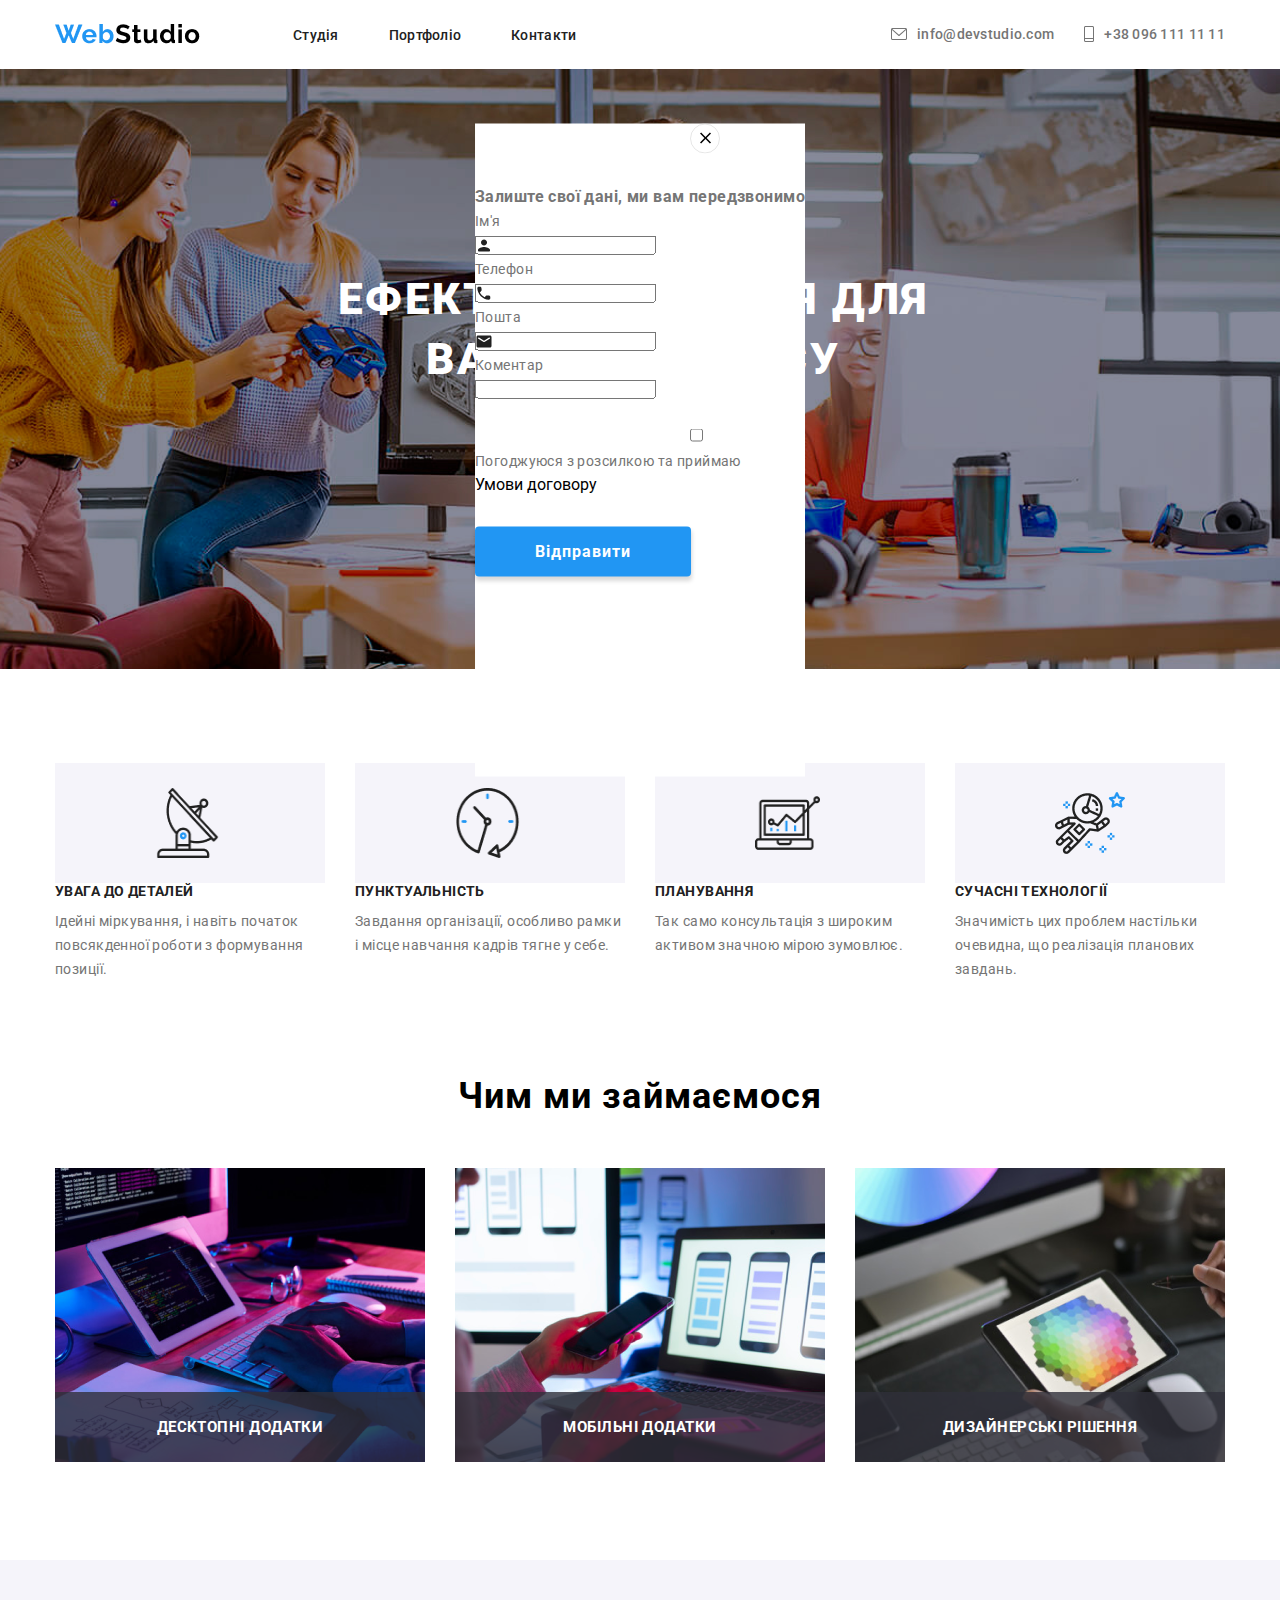
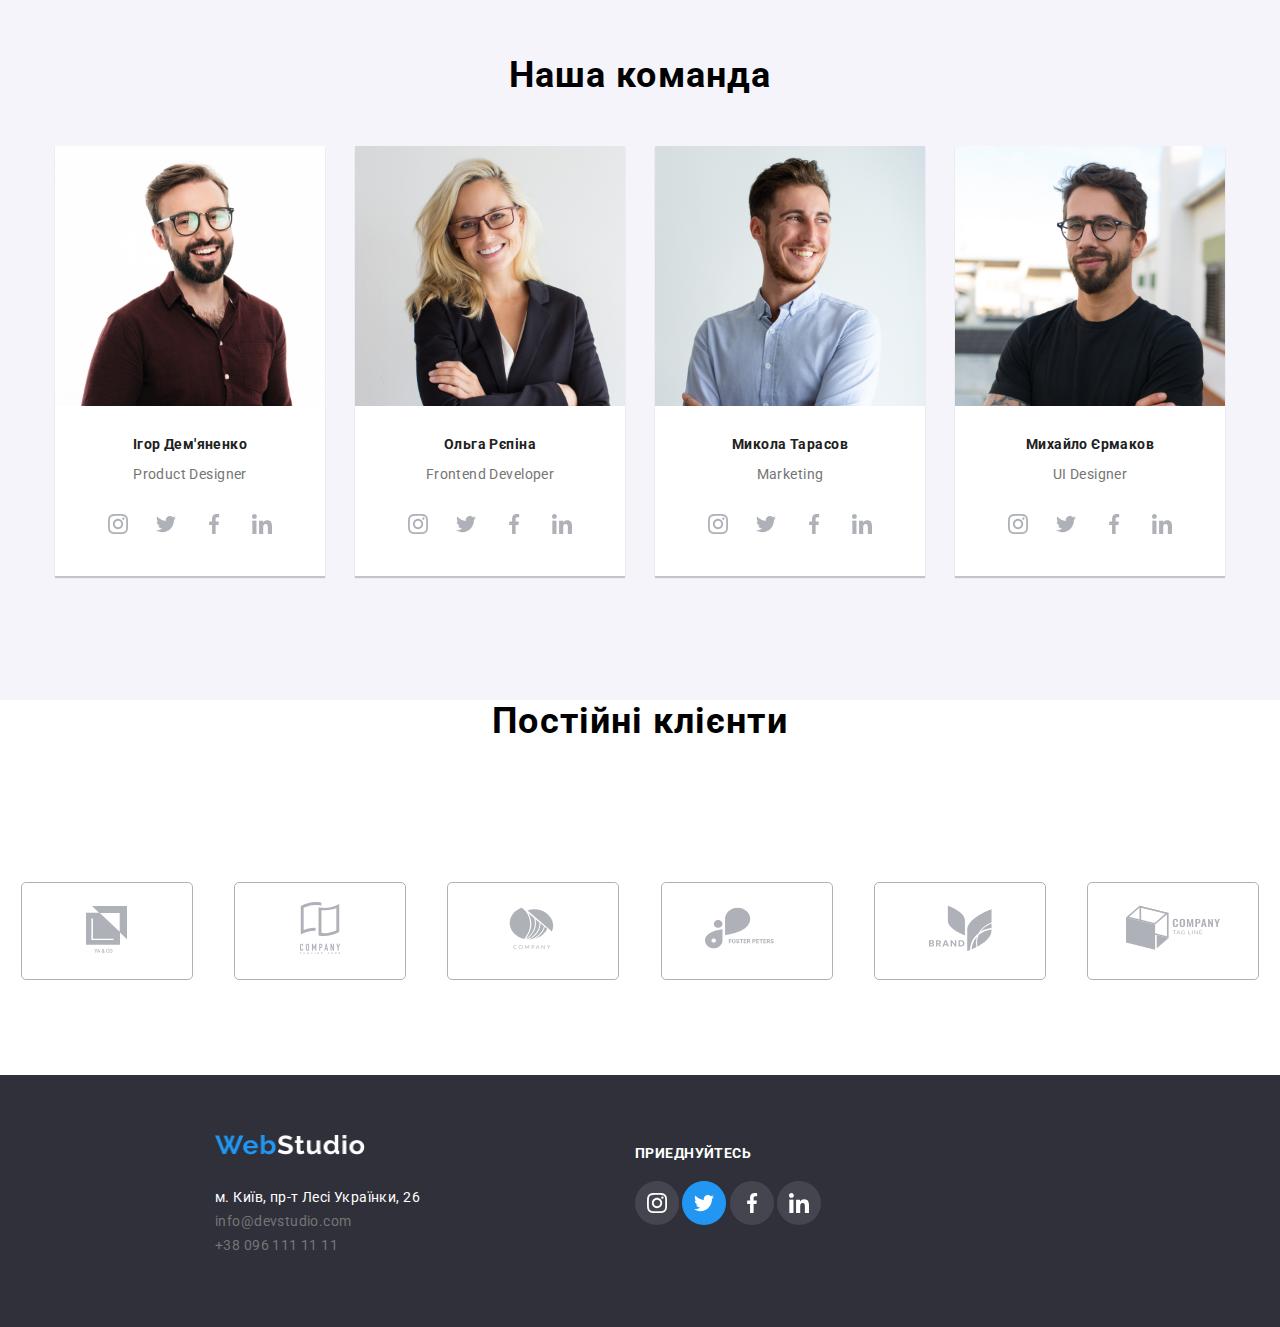
==== commit 43993f58: "s" ====
--- a/WebStudio/index.html
+++ b/WebStudio/index.html
@@ -733,6 +733,76 @@
         </div>
     </div>
     </footer>
+    <div  class="form">
+            <svg width="30" height="30" viewBox="0 0 30 30" fill="none" xmlns="http://www.w3.org/2000/svg">
+                <circle cx="15" cy="15" r="15" fill="white"/>
+                <circle cx="15" cy="15" r="14.5" stroke="black" stroke-opacity="0.1"/>
+                <path d="M21 10.1079L19.8921 9L15.5 13.3921L11.1079 9L10 10.1079L14.3921 14.5L10 18.8921L11.1079 20L15.5 15.6079L19.8921 20L21 18.8921L16.6079 14.5L21 10.1079Z" fill="black"/>
+                </svg>
+        <form>
+        <h3 class="modal_title">Залиште свої дані, ми вам передзвонимо</h3>
+        
+            <div class="form_field">
+                <label for="username">
+                    Ім'я<br>
+                    <div class="form_svg"><svg width="18" height="18" viewBox="0 0 18 18" fill="none" xmlns="http://www.w3.org/2000/svg">
+                        <g clip-path="url(#clip0_11_5467)">
+                        <path d="M9 9C10.6575 9 12 7.6575 12 6C12 4.3425 10.6575 3 9 3C7.3425 3 6 4.3425 6 6C6 7.6575 7.3425 9 9 9ZM9 10.5C6.9975 10.5 3 11.505 3 13.5V14.25C3 14.6625 3.3375 15 3.75 15H14.25C14.6625 15 15 14.6625 15 14.25V13.5C15 11.505 11.0025 10.5 9 10.5Z" fill="#212121"/>
+                        </g>
+                        <defs>
+                        <clipPath id="clip0_11_5467">
+                        <rect width="18" height="18" fill="white"/>
+                        </clipPath>
+                        </defs>
+                        </svg></div>
+                        <input type="text" id="username">                        
+                </label><br>
+                <label for="telnumb">
+                    Телефон<br>
+                    <div class="form_svg"><svg width="18" height="18" viewBox="0 0 18 18" fill="none" xmlns="http://www.w3.org/2000/svg">
+                        <g clip-path="url(#clip0_11_5473)">
+                        <path d="M13.996 11.1226L12.1579 10.9127C11.7164 10.862 11.2822 11.014 10.9711 11.3252L9.63948 12.6568C7.59147 11.6147 5.91254 9.94296 4.87044 7.8877L6.20925 6.54888C6.52043 6.2377 6.6724 5.80349 6.62174 5.36205L6.41188 3.53836C6.32504 2.80745 5.70991 2.25745 4.97176 2.25745H3.71979C2.90203 2.25745 2.22178 2.93771 2.27243 3.75547C2.65598 9.93572 7.59871 14.8712 13.7717 15.2548C14.5894 15.3054 15.2697 14.6252 15.2697 13.8074V12.5555C15.2769 11.8245 14.7269 11.2094 13.996 11.1226Z" fill="#212121"/>
+                        </g>
+                        <defs>
+                        <clipPath id="clip0_11_5473">
+                        <rect width="18" height="18" fill="white"/>
+                        </clipPath>
+                        </defs>
+                        </svg></div>            
+                        <input type="text" id="telnumb">                        
+                </label>
+                <br>
+                <label for="email">
+                    Пошта<br>
+                    <div class="form_svg"><svg width="18" height="18" viewBox="0 0 18 18" fill="none" xmlns="http://www.w3.org/2000/svg">
+                        <g clip-path="url(#clip0_11_5479)">
+                        <path d="M15 3H3C2.175 3 1.5075 3.675 1.5075 4.5L1.5 13.5C1.5 14.325 2.175 15 3 15H15C15.825 15 16.5 14.325 16.5 13.5V4.5C16.5 3.675 15.825 3 15 3ZM14.7 6.1875L9.3975 9.5025C9.1575 9.6525 8.8425 9.6525 8.6025 9.5025L3.3 6.1875C3.1125 6.0675 3 5.865 3 5.6475C3 5.145 3.5475 4.845 3.975 5.1075L9 8.25L14.025 5.1075C14.4525 4.845 15 5.145 15 5.6475C15 5.865 14.8875 6.0675 14.7 6.1875Z" fill="#212121"/>
+                        </g>
+                        <defs>
+                        <clipPath id="clip0_11_5479">
+                        <rect width="18" height="18" fill="white"/>
+                        </clipPath>
+                        </defs>
+                        </svg></div>
+                                                
+                        <input type="text" id="email">                        
+                </label><br>
+                <label for="coment">
+                    Коментар<br>                                            
+                        <input type="text"  id="coment">                        
+                </label>
+            </div>
+            <div class="form_field">
+                <div class="form_accept--rules">
+                    <input type="checkbox">
+                    <p class="form_accept--text">Погоджуюся з розсилкою та приймаю</p>
+                    <a class="form_accept--link" href="#">Умови договору</a>
+
+                </div>
+            </div>
+            <button class="main_first--btn">Відправити<div class="form_svg"></button>
+        </form>
+    </div>
 </body>
 
 </html>--- a/WebStudio/style.css
+++ b/WebStudio/style.css
@@ -1,4 +1,5 @@
 @import url("./css/reset.css");
 @import url("./css/header.css");
 @import url("./css/main.css");
-@import url("./css/footer.css");+@import url("./css/footer.css");
+@import url("./css/modal.css");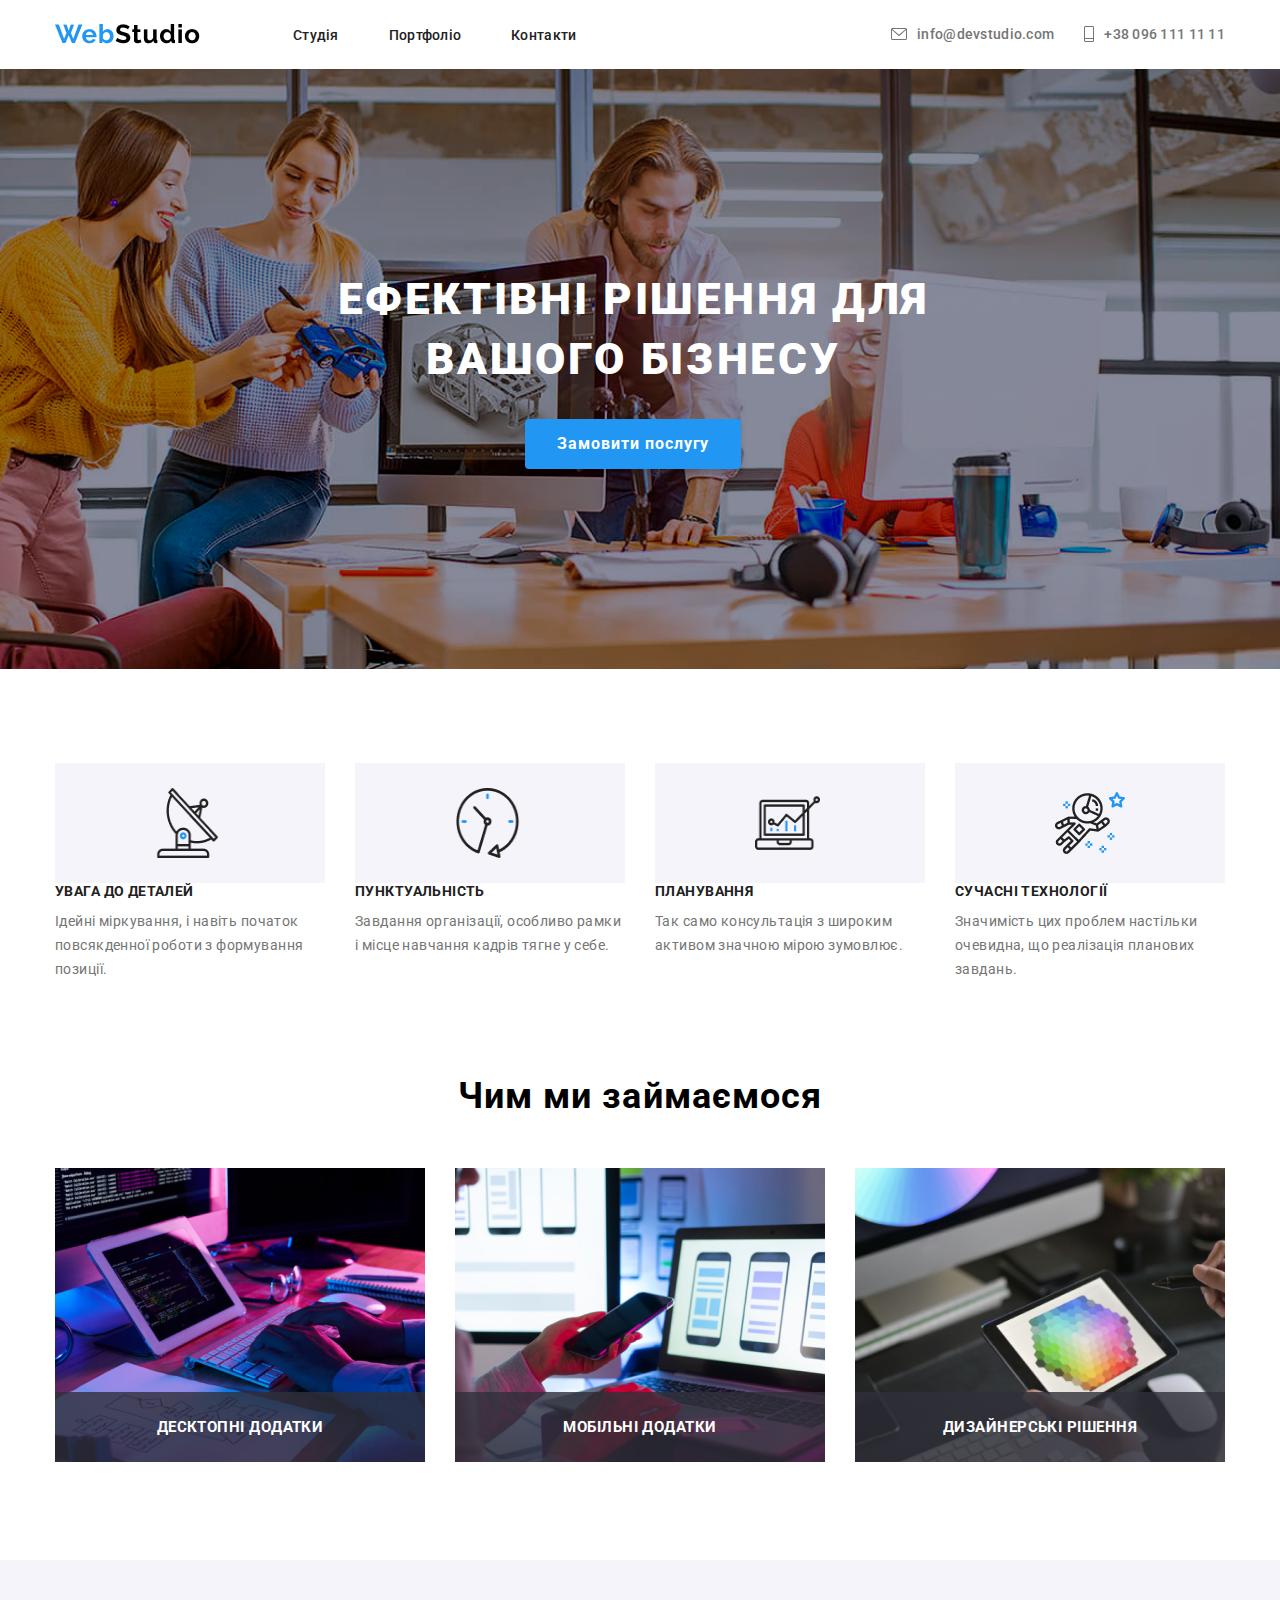
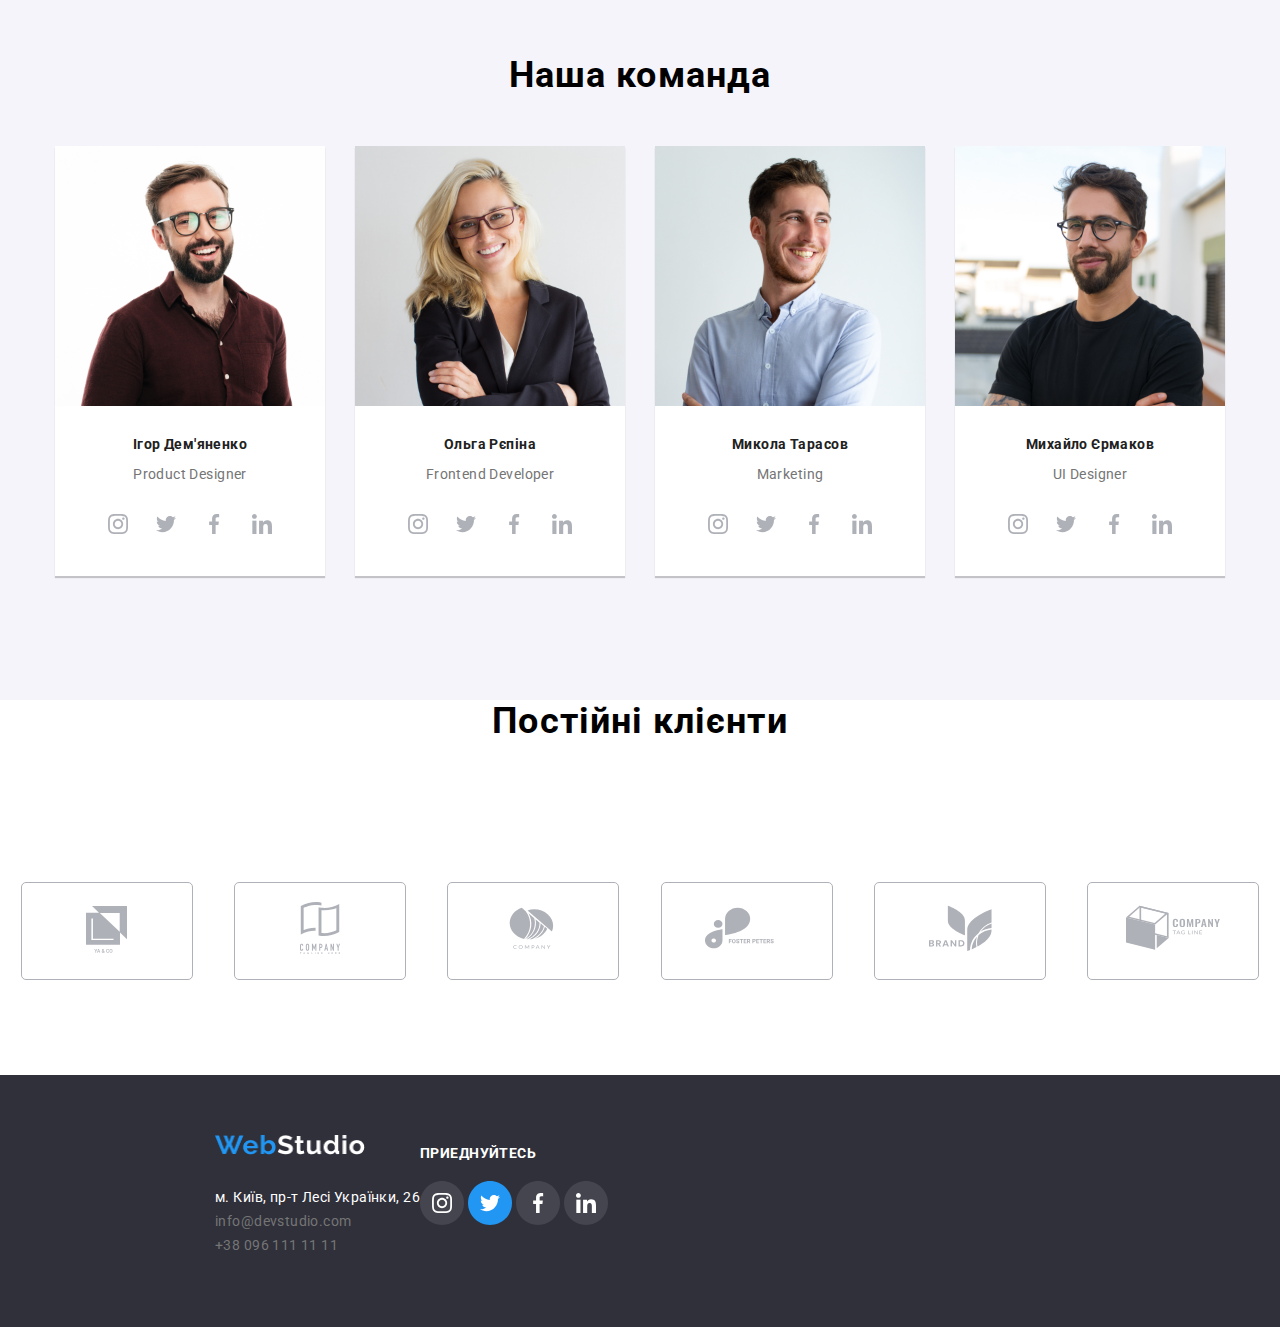
==== commit c3afbcea: "і" ====
--- a/WebStudio/index.html
+++ b/WebStudio/index.html
@@ -47,7 +47,7 @@
                 <h1 class="main_first--title">
                     ЕФЕКТІВНІ РІШЕННЯ ДЛЯ ВАШОГО БІЗНЕСУ
                 </h1>
-                <button class="main_first--btn">Замовити послугу</button>
+                <button class="main_first--btn" data-modal-open>Замовити послугу</button>
             </div>
         </section>
         <section class="main_second--section">
@@ -655,7 +655,7 @@
             <img class="foter_img" src="/WebStudio/img/FooterLogo.png" width="150px" height="20px" alt="WebStudio">
             <p class="footer_text--first">м. Київ, пр-т Лесі Українки, 26</p>
             <a href="mailto:info@devstudio.com" class="footer_text--last">info@devstudio.com</a>
-            <a href="tel:+38 096 111 11 11" class="footer_text--last">+38 096 111 11 11</aa>
+            <a href="tel:+38 096 111 11 11" class="footer_text--last">+38 096 111 11 11</a>
         </div>
         <div class="card_svg--d-dd">
             <h2 class="foter-text">ПРИЕДНУЙТЕСЬ</h2>
@@ -733,76 +733,87 @@
         </div>
     </div>
     </footer>
-    <div  class="form">
-            <svg width="30" height="30" viewBox="0 0 30 30" fill="none" xmlns="http://www.w3.org/2000/svg">
-                <circle cx="15" cy="15" r="15" fill="white"/>
-                <circle cx="15" cy="15" r="14.5" stroke="black" stroke-opacity="0.1"/>
-                <path d="M21 10.1079L19.8921 9L15.5 13.3921L11.1079 9L10 10.1079L14.3921 14.5L10 18.8921L11.1079 20L15.5 15.6079L19.8921 20L21 18.8921L16.6079 14.5L21 10.1079Z" fill="black"/>
-                </svg>
-        <form>
-        <h3 class="modal_title">Залиште свої дані, ми вам передзвонимо</h3>
+    <div class="backdrop is-hidden">
+        <div class="modal">
+            <div class="modal_close--wrapper" data-modal-close> 
+                <svg class="modal_close" width="30" height="30" viewBox="0 0 30 30" fill="none" xmlns="http://www.w3.org/2000/svg">
+                    <circle cx="15" cy="15" r="15" fill="white"/>
+                    <circle cx="15" cy="15" r="14.5" stroke="black" stroke-opacity="0.1"/>
+                    <path d="M21 10.1079L19.8921 9L15.5 13.3921L11.1079 9L10 10.1079L14.3921 14.5L10 18.8921L11.1079 20L15.5 15.6079L19.8921 20L21 18.8921L16.6079 14.5L21 10.1079Z" fill="black"/>
+                </svg>                   
+            </div>
+            <h3 class="modal_title">Залиште свої дані, ми вам передзвонимо</h3>
+            <form>                       
+                    <div class="form_field">
+                        <label for="username">
+                            Ім'я<br>
+                           <svg width="18" height="18" viewBox="0 0 18 18" fill="none" xmlns="http://www.w3.org/2000/svg">
+                                <g clip-path="url(#clip0_11_5467)">
+                                <path d="M9 9C10.6575 9 12 7.6575 12 6C12 4.3425 10.6575 3 9 3C7.3425 3 6 4.3425 6 6C6 7.6575 7.3425 9 9 9ZM9 10.5C6.9975 10.5 3 11.505 3 13.5V14.25C3 14.6625 3.3375 15 3.75 15H14.25C14.6625 15 15 14.6625 15 14.25V13.5C15 11.505 11.0025 10.5 9 10.5Z" fill="#212121"/>
+                                </g>
+                                <defs>
+                                <clipPath id="clip0_11_5467">
+                                <rect width="18" height="18" fill="white"/>
+                                </clipPath>
+                                </defs>
+                                </svg>
+                                <input type="text" id="username">                        
+                        </label>
+                    </div>
+                    <div class="form_field">
+                        <label for="telnumb">
+                            Телефон<br>
+                            <svg width="18" height="18" viewBox="0 0 18 18" fill="none" xmlns="http://www.w3.org/2000/svg">
+                                <g clip-path="url(#clip0_11_5473)">
+                                <path d="M13.996 11.1226L12.1579 10.9127C11.7164 10.862 11.2822 11.014 10.9711 11.3252L9.63948 12.6568C7.59147 11.6147 5.91254 9.94296 4.87044 7.8877L6.20925 6.54888C6.52043 6.2377 6.6724 5.80349 6.62174 5.36205L6.41188 3.53836C6.32504 2.80745 5.70991 2.25745 4.97176 2.25745H3.71979C2.90203 2.25745 2.22178 2.93771 2.27243 3.75547C2.65598 9.93572 7.59871 14.8712 13.7717 15.2548C14.5894 15.3054 15.2697 14.6252 15.2697 13.8074V12.5555C15.2769 11.8245 14.7269 11.2094 13.996 11.1226Z" fill="#212121"/>
+                                </g>
+                                <defs>
+                                <clipPath id="clip0_11_5473">
+                                <rect width="18" height="18" fill="white"/>
+                                </clipPath>
+                                </defs>
+                                </svg>           
+                                <input type="text" id="telnumb">                        
+                        </label>
+                    </div>
+                    <div class="form_field">
+                        <label for="email">
+                            Пошта<br>
+                            <svg width="18" height="18" viewBox="0 0 18 18" fill="none" xmlns="http://www.w3.org/2000/svg">
+                                <g clip-path="url(#clip0_11_5479)">
+                                <path d="M15 3H3C2.175 3 1.5075 3.675 1.5075 4.5L1.5 13.5C1.5 14.325 2.175 15 3 15H15C15.825 15 16.5 14.325 16.5 13.5V4.5C16.5 3.675 15.825 3 15 3ZM14.7 6.1875L9.3975 9.5025C9.1575 9.6525 8.8425 9.6525 8.6025 9.5025L3.3 6.1875C3.1125 6.0675 3 5.865 3 5.6475C3 5.145 3.5475 4.845 3.975 5.1075L9 8.25L14.025 5.1075C14.4525 4.845 15 5.145 15 5.6475C15 5.865 14.8875 6.0675 14.7 6.1875Z" fill="#212121"/>
+                                </g>
+                                <defs>
+                                <clipPath id="clip0_11_5479">
+                                <rect width="18" height="18" fill="white"/>
+                                </clipPath>
+                                </defs>
+                                </svg>
+                                                        
+                                <input type="text" id="email">                        
+                        </label>
+                    </div>
+                    <div class="form_field">
+                        <label for="coment">
+                            Коментар<br>                                            
+                                <textarea id="coment" placeholder="Введіть текст"></textarea>                       
+                        </label>
+                    </div>
+                    <div class="form_field">
+                        <div class="form_accept--rules">
+                            <input type="checkbox">
+                            <p class="form_accept--text">Погоджуюся з розсилкою та приймаю</p>
+                            <a class="form_accept--link" href="#">Умови договору</a>
         
-            <div class="form_field">
-                <label for="username">
-                    Ім'я<br>
-                    <div class="form_svg"><svg width="18" height="18" viewBox="0 0 18 18" fill="none" xmlns="http://www.w3.org/2000/svg">
-                        <g clip-path="url(#clip0_11_5467)">
-                        <path d="M9 9C10.6575 9 12 7.6575 12 6C12 4.3425 10.6575 3 9 3C7.3425 3 6 4.3425 6 6C6 7.6575 7.3425 9 9 9ZM9 10.5C6.9975 10.5 3 11.505 3 13.5V14.25C3 14.6625 3.3375 15 3.75 15H14.25C14.6625 15 15 14.6625 15 14.25V13.5C15 11.505 11.0025 10.5 9 10.5Z" fill="#212121"/>
-                        </g>
-                        <defs>
-                        <clipPath id="clip0_11_5467">
-                        <rect width="18" height="18" fill="white"/>
-                        </clipPath>
-                        </defs>
-                        </svg></div>
-                        <input type="text" id="username">                        
-                </label><br>
-                <label for="telnumb">
-                    Телефон<br>
-                    <div class="form_svg"><svg width="18" height="18" viewBox="0 0 18 18" fill="none" xmlns="http://www.w3.org/2000/svg">
-                        <g clip-path="url(#clip0_11_5473)">
-                        <path d="M13.996 11.1226L12.1579 10.9127C11.7164 10.862 11.2822 11.014 10.9711 11.3252L9.63948 12.6568C7.59147 11.6147 5.91254 9.94296 4.87044 7.8877L6.20925 6.54888C6.52043 6.2377 6.6724 5.80349 6.62174 5.36205L6.41188 3.53836C6.32504 2.80745 5.70991 2.25745 4.97176 2.25745H3.71979C2.90203 2.25745 2.22178 2.93771 2.27243 3.75547C2.65598 9.93572 7.59871 14.8712 13.7717 15.2548C14.5894 15.3054 15.2697 14.6252 15.2697 13.8074V12.5555C15.2769 11.8245 14.7269 11.2094 13.996 11.1226Z" fill="#212121"/>
-                        </g>
-                        <defs>
-                        <clipPath id="clip0_11_5473">
-                        <rect width="18" height="18" fill="white"/>
-                        </clipPath>
-                        </defs>
-                        </svg></div>            
-                        <input type="text" id="telnumb">                        
-                </label>
-                <br>
-                <label for="email">
-                    Пошта<br>
-                    <div class="form_svg"><svg width="18" height="18" viewBox="0 0 18 18" fill="none" xmlns="http://www.w3.org/2000/svg">
-                        <g clip-path="url(#clip0_11_5479)">
-                        <path d="M15 3H3C2.175 3 1.5075 3.675 1.5075 4.5L1.5 13.5C1.5 14.325 2.175 15 3 15H15C15.825 15 16.5 14.325 16.5 13.5V4.5C16.5 3.675 15.825 3 15 3ZM14.7 6.1875L9.3975 9.5025C9.1575 9.6525 8.8425 9.6525 8.6025 9.5025L3.3 6.1875C3.1125 6.0675 3 5.865 3 5.6475C3 5.145 3.5475 4.845 3.975 5.1075L9 8.25L14.025 5.1075C14.4525 4.845 15 5.145 15 5.6475C15 5.865 14.8875 6.0675 14.7 6.1875Z" fill="#212121"/>
-                        </g>
-                        <defs>
-                        <clipPath id="clip0_11_5479">
-                        <rect width="18" height="18" fill="white"/>
-                        </clipPath>
-                        </defs>
-                        </svg></div>
-                                                
-                        <input type="text" id="email">                        
-                </label><br>
-                <label for="coment">
-                    Коментар<br>                                            
-                        <input type="text"  id="coment">                        
-                </label>
-            </div>
-            <div class="form_field">
-                <div class="form_accept--rules">
-                    <input type="checkbox">
-                    <p class="form_accept--text">Погоджуюся з розсилкою та приймаю</p>
-                    <a class="form_accept--link" href="#">Умови договору</a>
-
-                </div>
-            </div>
-            <button class="main_first--btn">Відправити<div class="form_svg"></button>
-        </form>
+                        </div>
+                    </div>
+                    <div class="form_btn--wrapper">
+                    <button class="form_submit" type="submit">Відправити</button>
+                    </div>
+                </form>
+        </div>
     </div>
+    <script src="/WebStudio/js/script.js"></script>
 </body>
 
 </html>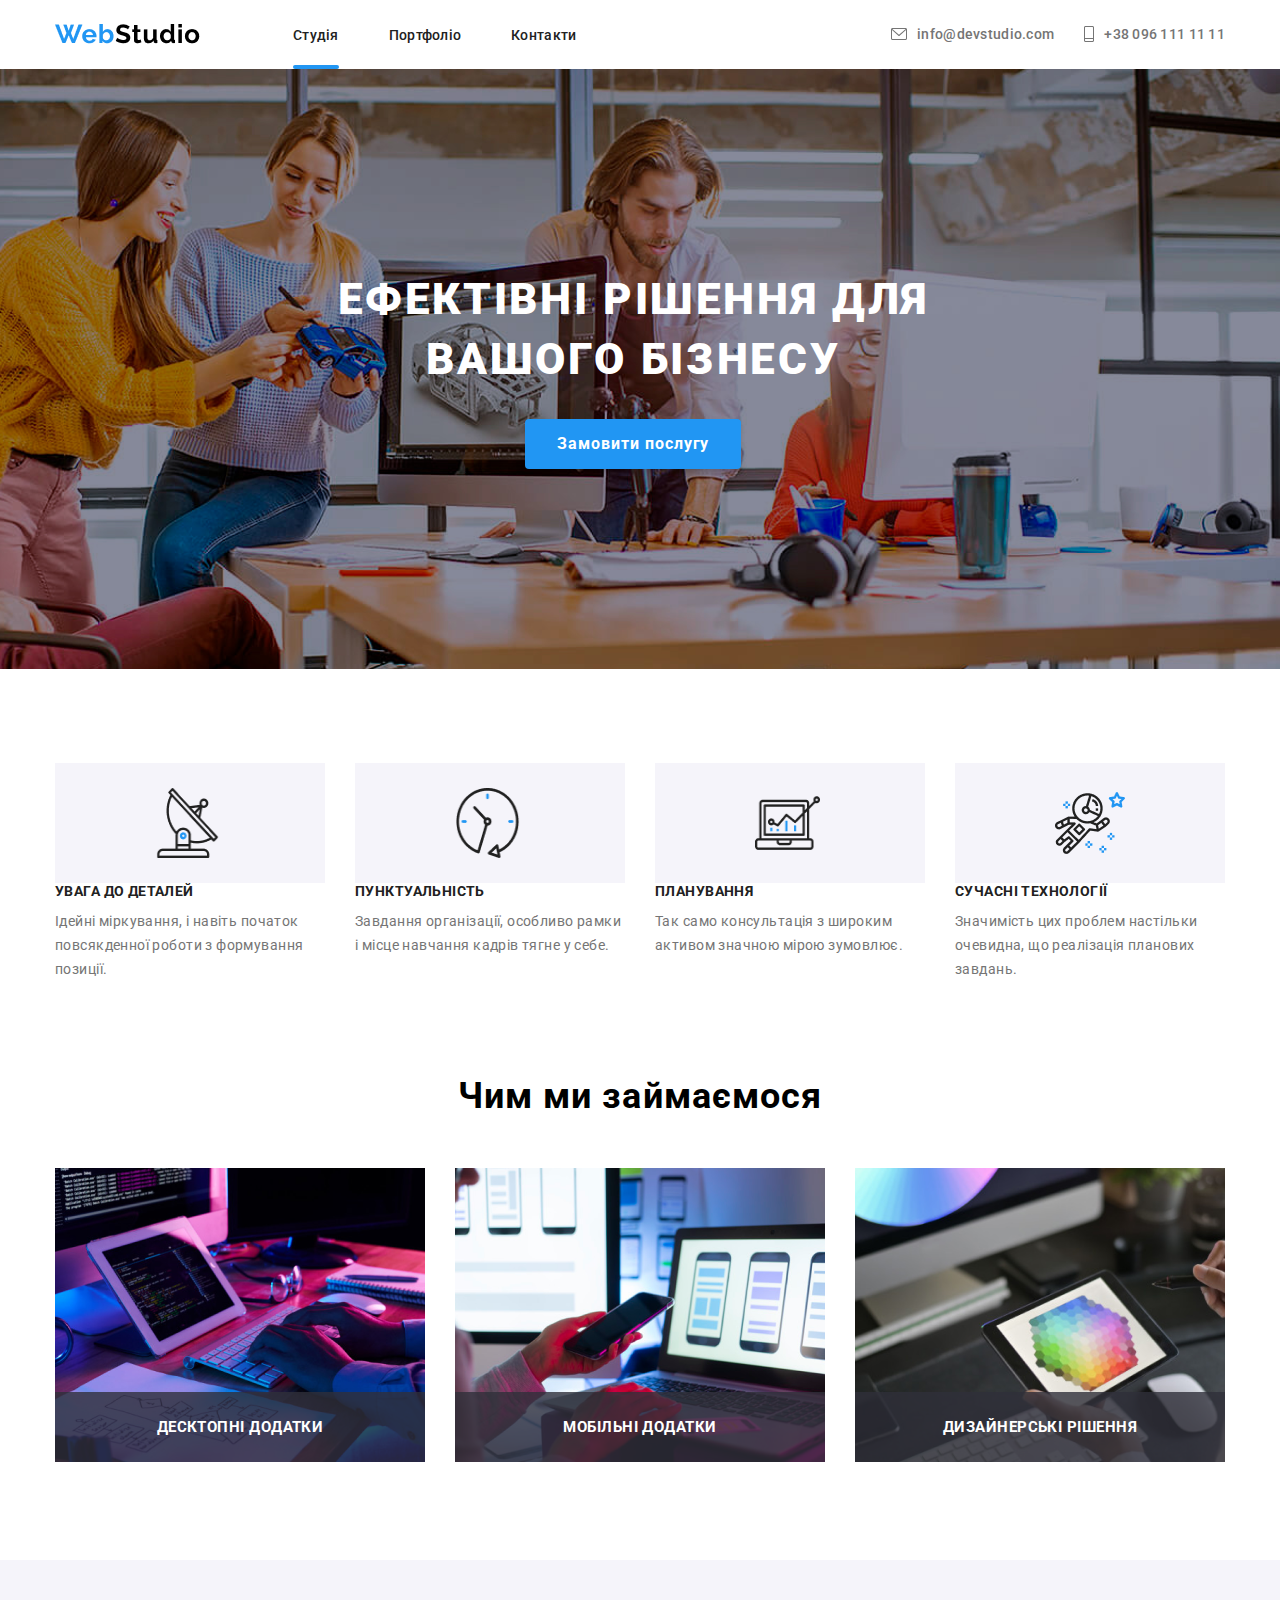
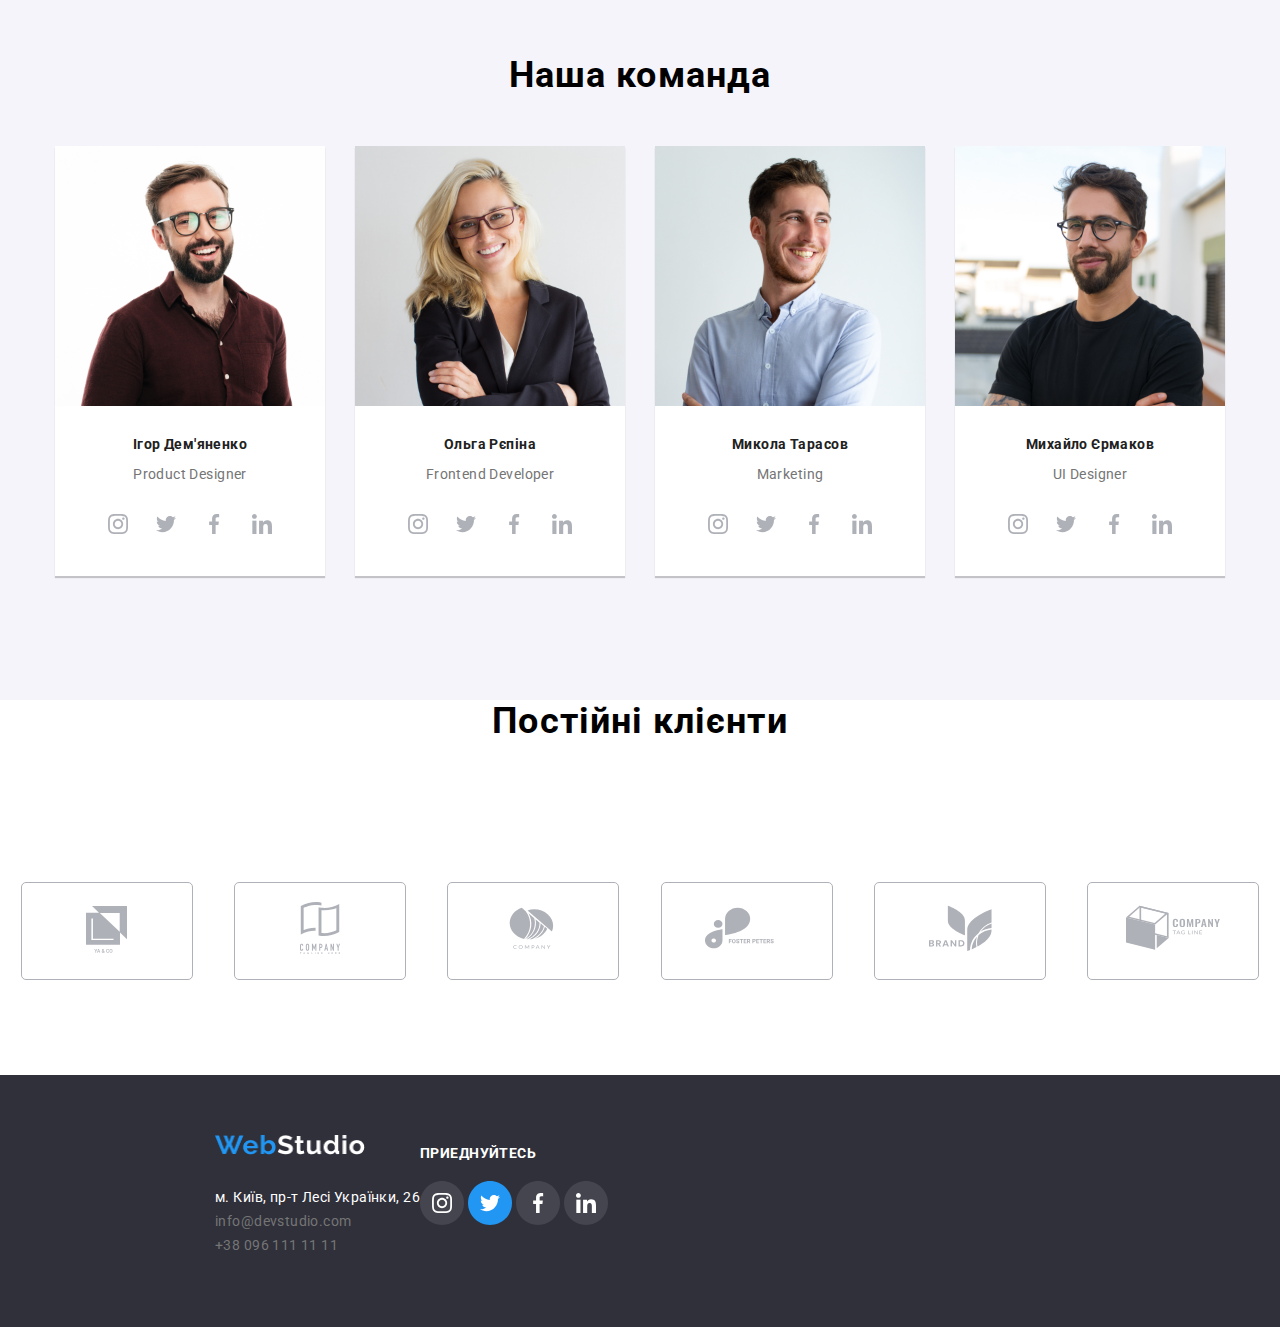
==== commit cbd22c24: "q" ====
--- a/WebStudio/index.html
+++ b/WebStudio/index.html
@@ -15,8 +15,8 @@
                 <img class="header_logo" src="./img/HeaderLogo.png" alt="header logo">
                 <nav>
                     <ul class="header_navigation">
-                        <li class="header_navigation--item"><a href="#">Студія</a></li>
-                        <li class="header_navigation--item"><a href="#">Портфоліо</a></li>
+                        <li class="header_navigation--item"><a href="/WebStudio/index.html" >Студія</a><div class="header_navigation--item--blue--line"></div></li>
+                        <li class="header_navigation--item"><a href="/WebStudio/pages/portfolio.html">Портфоліо</a></li>
                         <li class="header_navigation--item"><a href="#">Контакти</a></li>
                     </ul>
                 </nav>
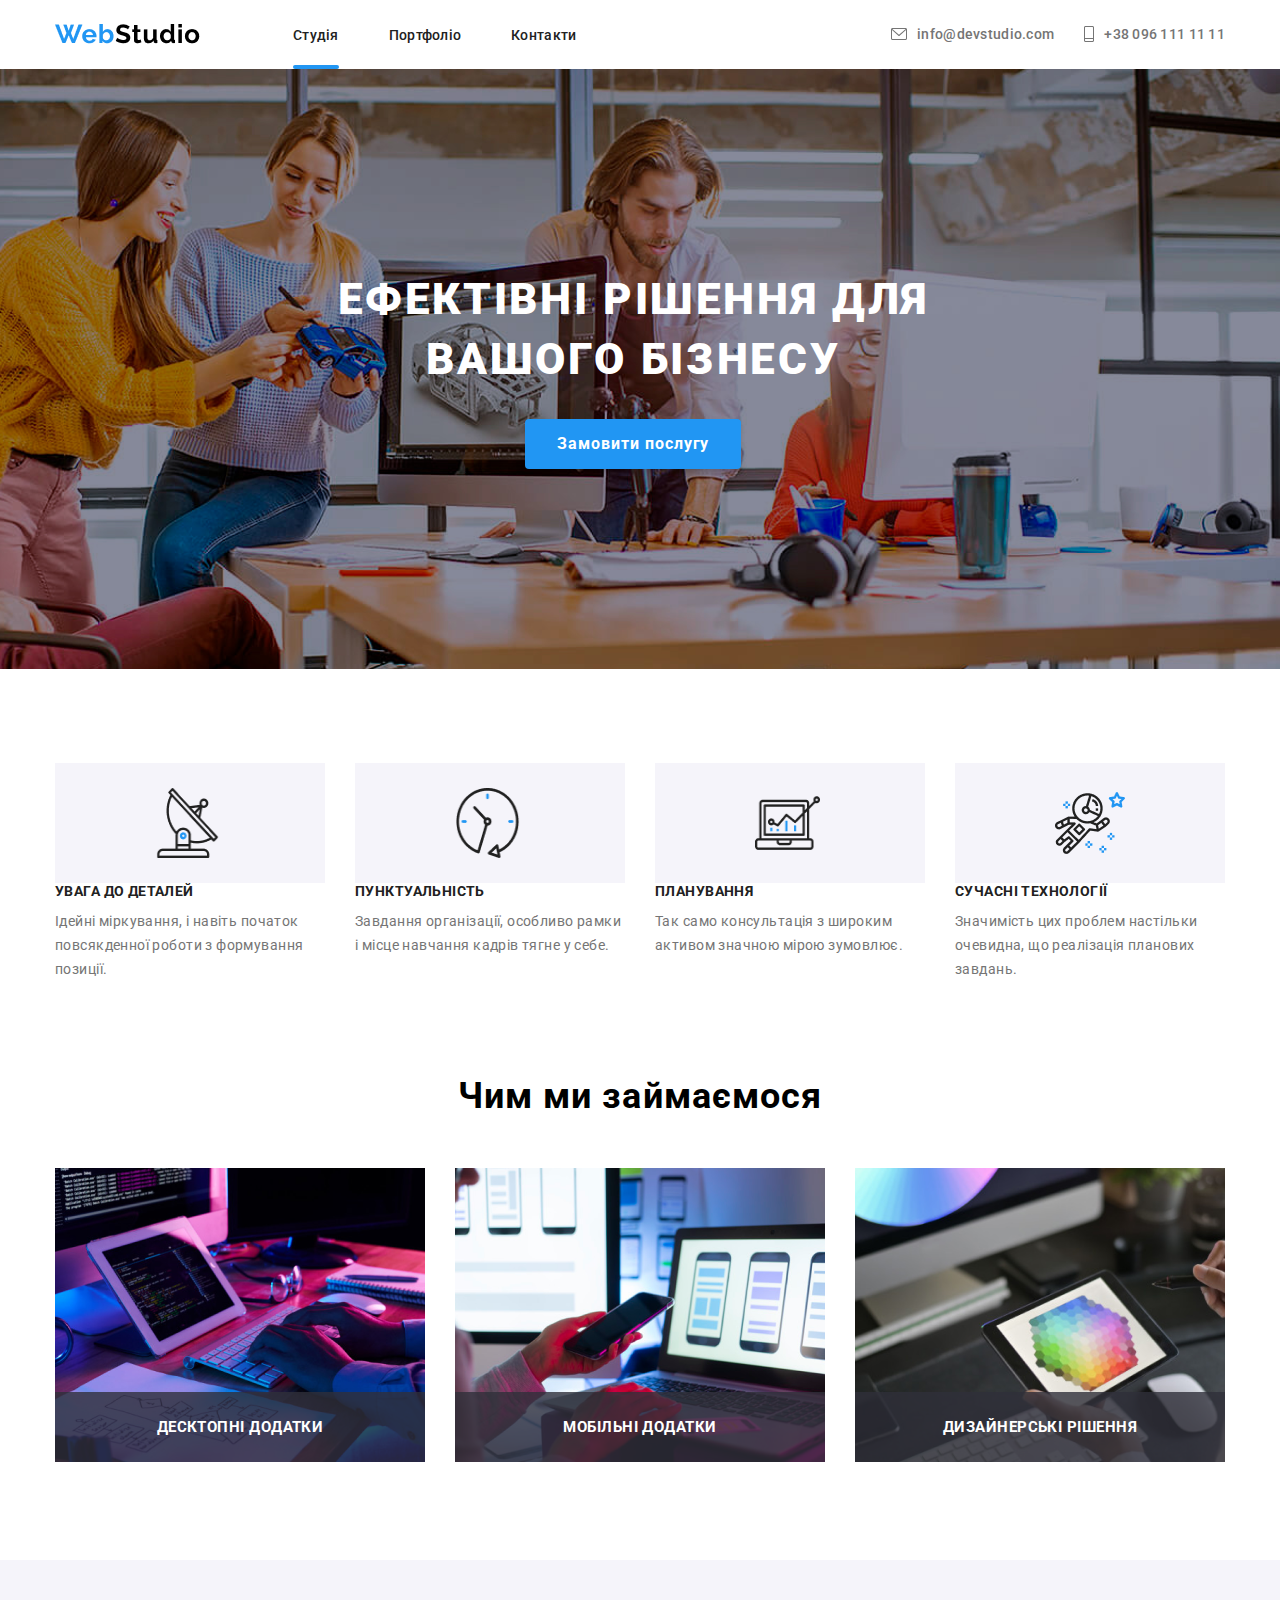
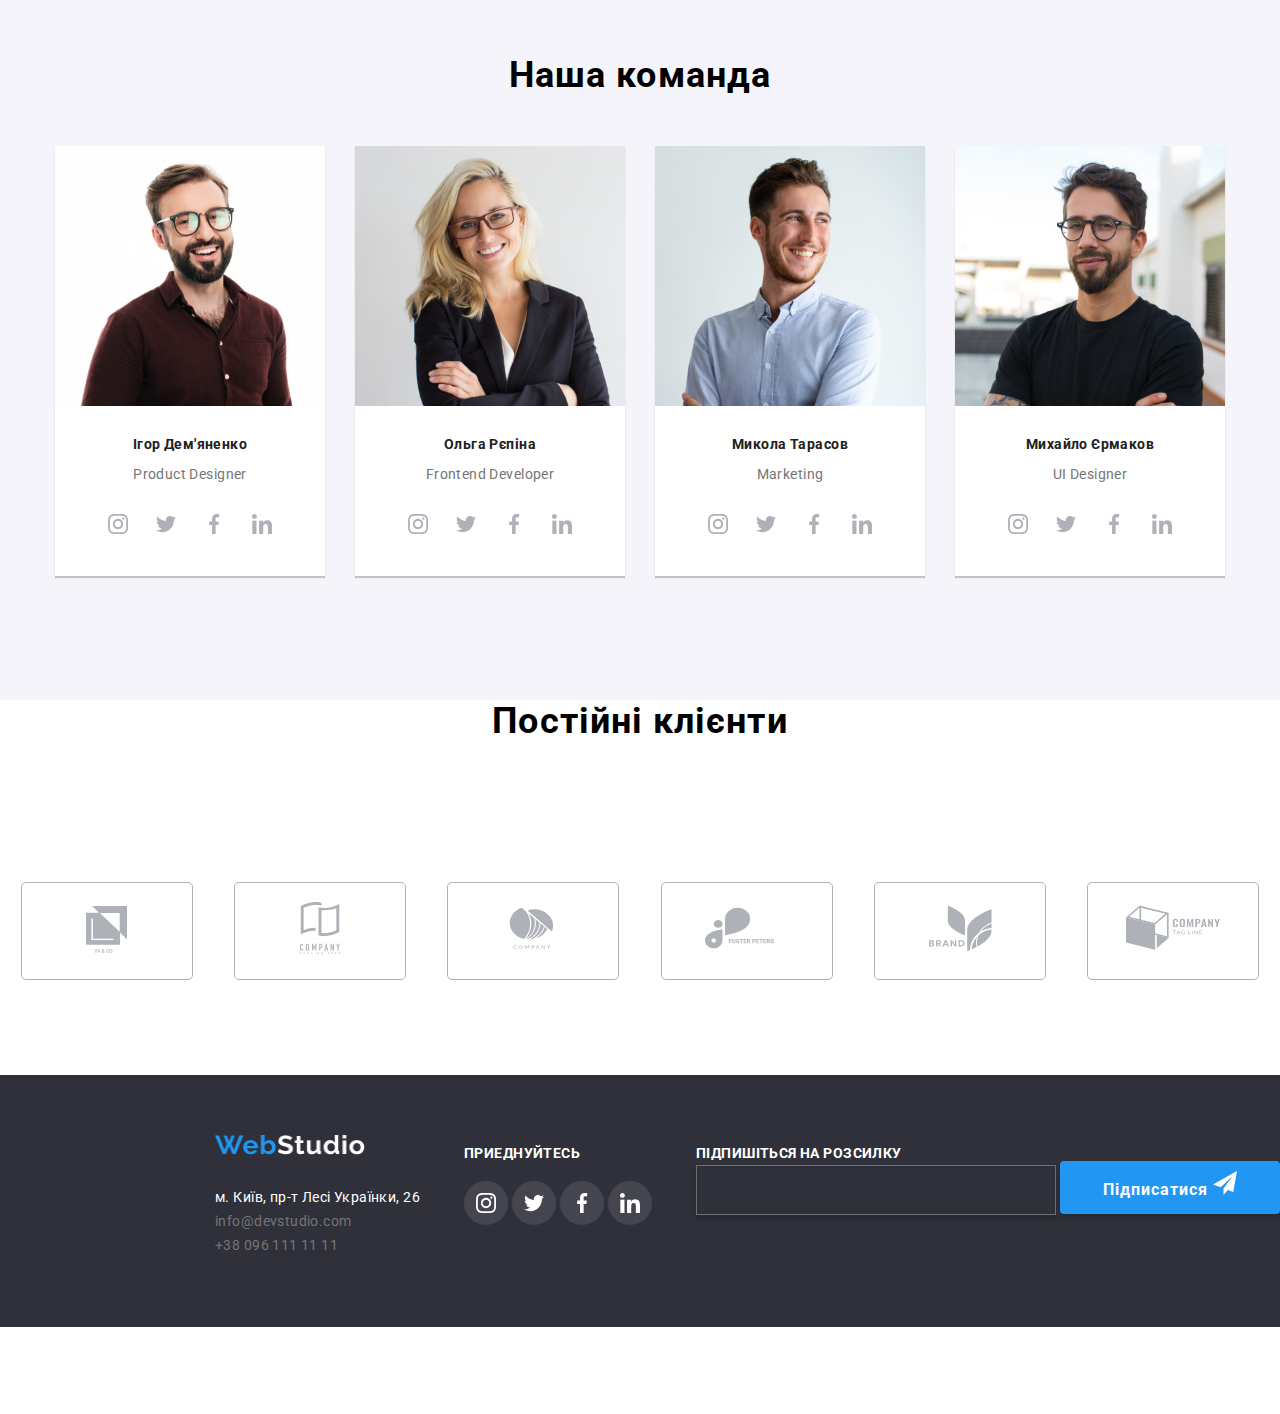
==== commit 5890b3c4: "zxc" ====
--- a/WebStudio/index.html
+++ b/WebStudio/index.html
@@ -681,20 +681,17 @@
                 </defs>
             </svg>
             <svg width="44" height="44" viewBox="0 0 44 44" fill="none" xmlns="http://www.w3.org/2000/svg">
-                <path
-                    d="M44 22C44 28.0751 41.5376 33.5751 37.5564 37.5564C33.5751 41.5376 28.0751 44 22 44C15.9249 44 10.4249 41.5376 6.44365 37.5564C2.46243 33.5751 0 28.0751 0 22C0 15.9249 2.46243 10.4249 6.44365 6.44365C10.4249 2.46243 15.9249 0 22 0C28.0751 0 33.5751 2.46243 37.5564 6.44365C41.5376 10.4249 44 15.9249 44 22Z"
-                    fill="#2196F3" />
-                <g clip-path="url(#clip0_11_3004)">
-                    <path
-                        d="M32 15.7988C31.2563 16.125 30.4637 16.3412 29.6375 16.4462C30.4875 15.9388 31.1363 15.1412 31.4412 14.18C30.6488 14.6525 29.7738 14.9863 28.8412 15.1725C28.0887 14.3713 27.0162 13.875 25.8462 13.875C23.5763 13.875 21.7487 15.7175 21.7487 17.9763C21.7487 18.3012 21.7762 18.6137 21.8438 18.9112C18.435 18.745 15.4188 17.1113 13.3925 14.6225C13.0387 15.2363 12.8313 15.9388 12.8313 16.695C12.8313 18.115 13.5625 19.3737 14.6525 20.1025C13.9937 20.09 13.3475 19.8988 12.8 19.5975C12.8 19.61 12.8 19.6262 12.8 19.6425C12.8 21.635 14.2212 23.29 16.085 23.6712C15.7512 23.7625 15.3875 23.8062 15.01 23.8062C14.7475 23.8062 14.4825 23.7913 14.2337 23.7362C14.765 25.36 16.2725 26.5538 18.065 26.5925C16.67 27.6838 14.8988 28.3412 12.9813 28.3412C12.645 28.3412 12.3225 28.3263 12 28.285C13.8162 29.4563 15.9688 30.125 18.29 30.125C25.835 30.125 29.96 23.875 29.96 18.4575C29.96 18.2762 29.9538 18.1013 29.945 17.9275C30.7588 17.35 31.4425 16.6288 32 15.7988Z"
-                        fill="white" />
+                <path d="M44 22C44 28.0751 41.5376 33.5751 37.5564 37.5564C33.5751 41.5376 28.0751 44 22 44C15.9249 44 10.4249 41.5376 6.44365 37.5564C2.46243 33.5751 0 28.0751 0 22C0 15.9249 2.46243 10.4249 6.44365 6.44365C10.4249 2.46243 15.9249 0 22 0C28.0751 0 33.5751 2.46243 37.5564 6.44365C41.5376 10.4249 44 15.9249 44 22Z" fill="white" fill-opacity="0.1"/>
+                <g clip-path="url(#clip0_12_7464)">
+                <path d="M32 15.7988C31.2563 16.125 30.4637 16.3412 29.6375 16.4462C30.4875 15.9388 31.1363 15.1412 31.4412 14.18C30.6488 14.6525 29.7738 14.9863 28.8412 15.1725C28.0887 14.3713 27.0162 13.875 25.8462 13.875C23.5763 13.875 21.7487 15.7175 21.7487 17.9763C21.7487 18.3012 21.7762 18.6137 21.8438 18.9112C18.435 18.745 15.4188 17.1113 13.3925 14.6225C13.0387 15.2363 12.8313 15.9388 12.8313 16.695C12.8313 18.115 13.5625 19.3737 14.6525 20.1025C13.9937 20.09 13.3475 19.8988 12.8 19.5975C12.8 19.61 12.8 19.6262 12.8 19.6425C12.8 21.635 14.2212 23.29 16.085 23.6712C15.7512 23.7625 15.3875 23.8062 15.01 23.8062C14.7475 23.8062 14.4825 23.7913 14.2337 23.7362C14.765 25.36 16.2725 26.5538 18.065 26.5925C16.67 27.6838 14.8988 28.3412 12.9813 28.3412C12.645 28.3412 12.3225 28.3263 12 28.285C13.8162 29.4563 15.9688 30.125 18.29 30.125C25.835 30.125 29.96 23.875 29.96 18.4575C29.96 18.2762 29.9538 18.1013 29.945 17.9275C30.7588 17.35 31.4425 16.6288 32 15.7988Z" fill="white"/>
                 </g>
                 <defs>
-                    <clipPath id="clip0_11_3004">
-                        <rect width="20" height="20" fill="white" transform="translate(12 12)" />
-                    </clipPath>
+                <clipPath id="clip0_12_7464">
+                <rect width="20" height="20" fill="white" transform="translate(12 12)"/>
+                </clipPath>
                 </defs>
-            </svg>
+                </svg>
+                
             <svg width="44" height="44" viewBox="0 0 44 44" fill="none" xmlns="http://www.w3.org/2000/svg">
                 <path
                     d="M44 22C44 28.0751 41.5376 33.5751 37.5564 37.5564C33.5751 41.5376 28.0751 44 22 44C15.9249 44 10.4249 41.5376 6.44365 37.5564C2.46243 33.5751 0 28.0751 0 22C0 15.9249 2.46243 10.4249 6.44365 6.44365C10.4249 2.46243 15.9249 0 22 0C28.0751 0 33.5751 2.46243 37.5564 6.44365C41.5376 10.4249 44 15.9249 44 22Z"
@@ -730,8 +727,16 @@
                 </defs>
             </svg>
         </div>
+        <div class="contact">
+            <h2 class="text_contact">ПІДПИШІТЬСЯ НА РОЗСИЛКУ</h2>
+            <input type="email" class="dibil">
+            <button class="button_contact">Підписатися 
+                <svg width="24" height="24" viewBox="0 0 24 24" fill="none" xmlns="http://www.w3.org/2000/svg">
+                <path d="M24 0L0 13.5L7.66994 16.3407L19.5 5.25002L10.5017 17.3896L10.509 17.3923L10.5 17.3896V24.0001L14.8013 18.982L20.2501 21.0001L24 0Z" fill="white"/>
+                </svg>
+                </button>
         </div>
-    </div>
+        </div>
     </footer>
     <div class="backdrop is-hidden">
         <div class="modal">
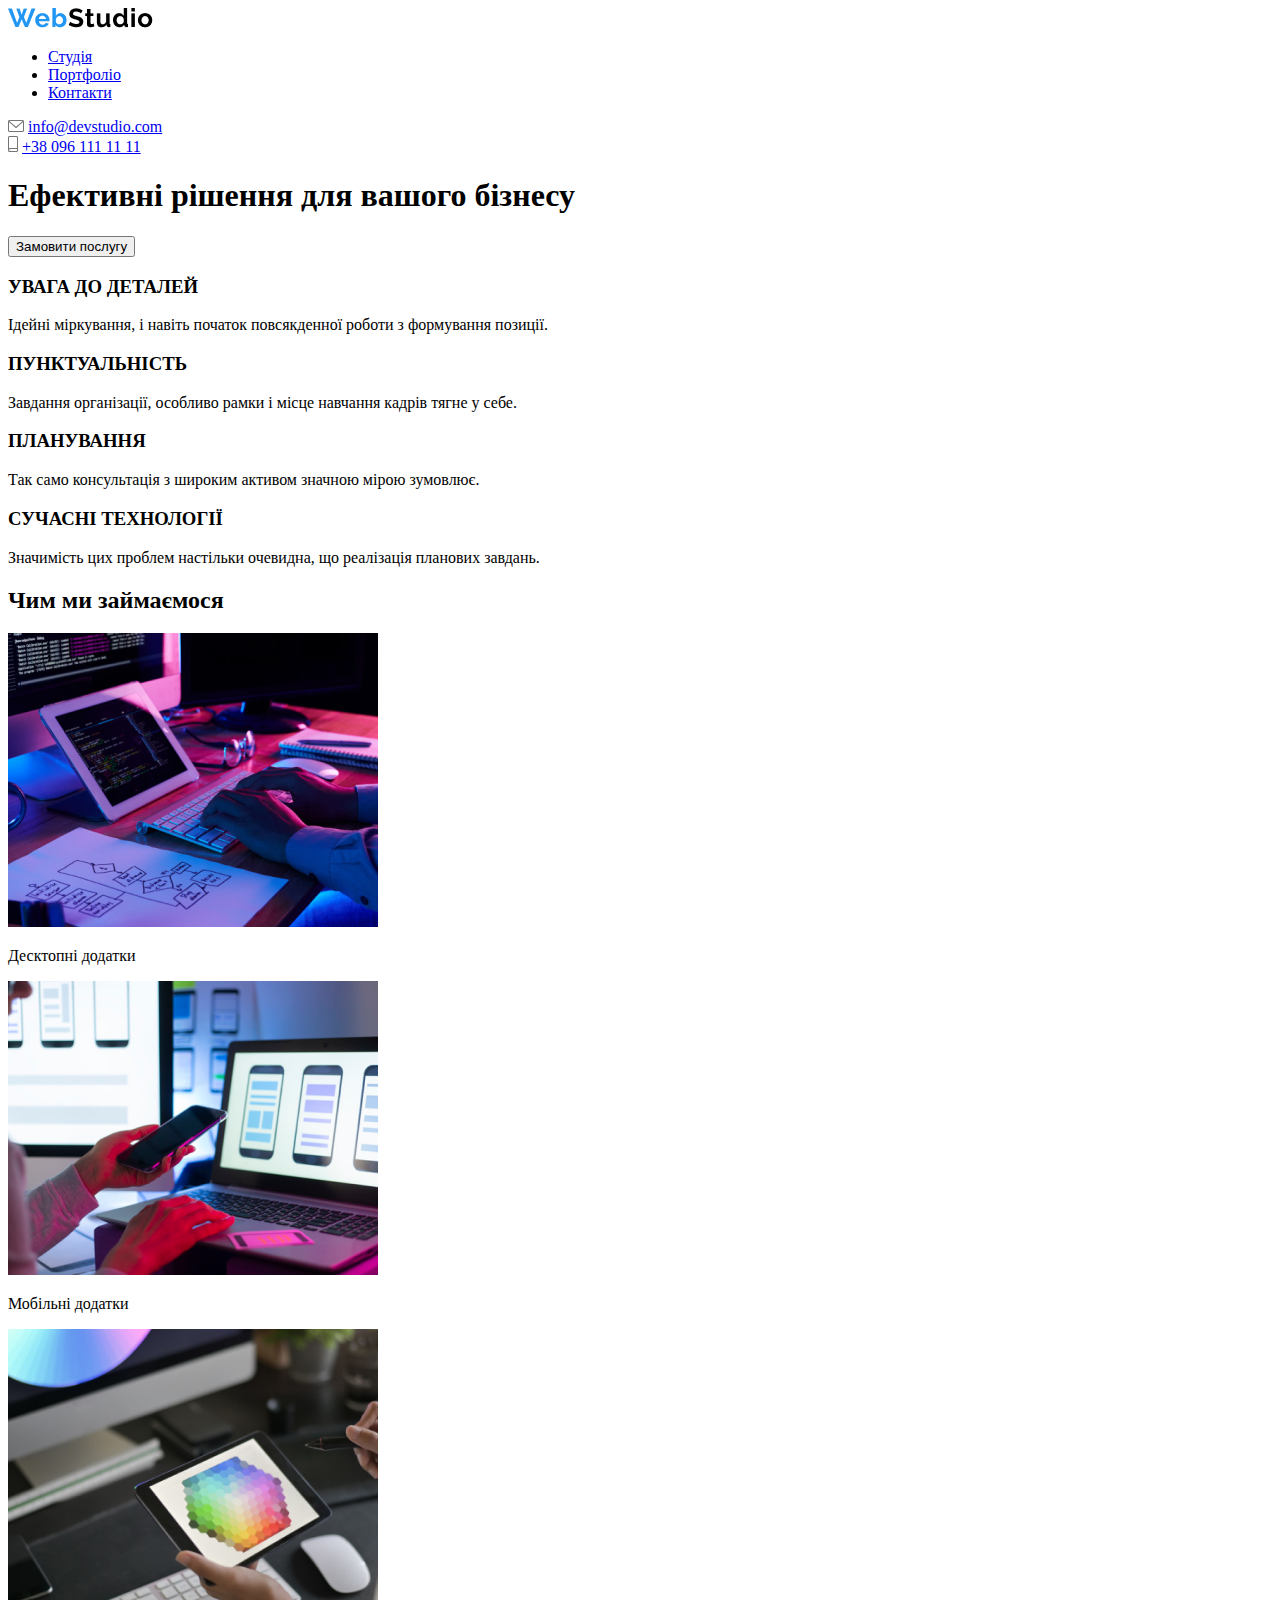
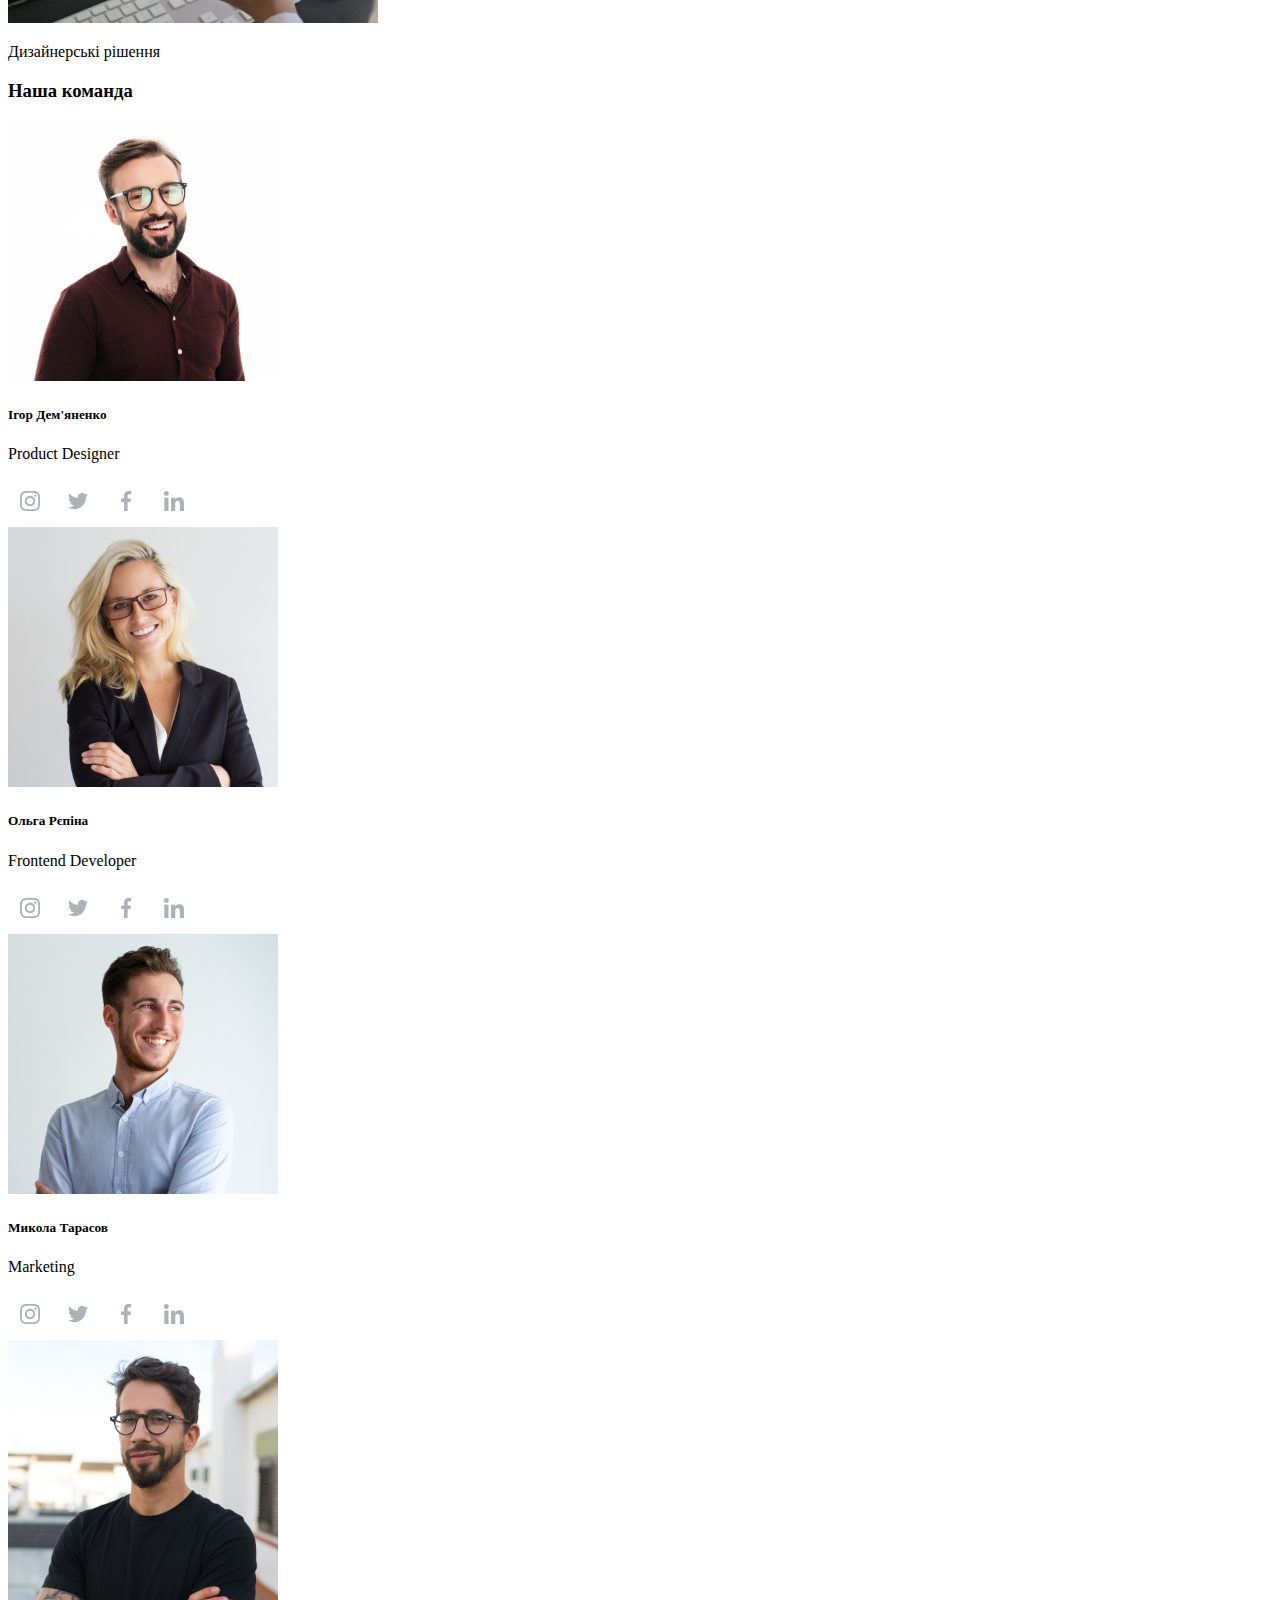
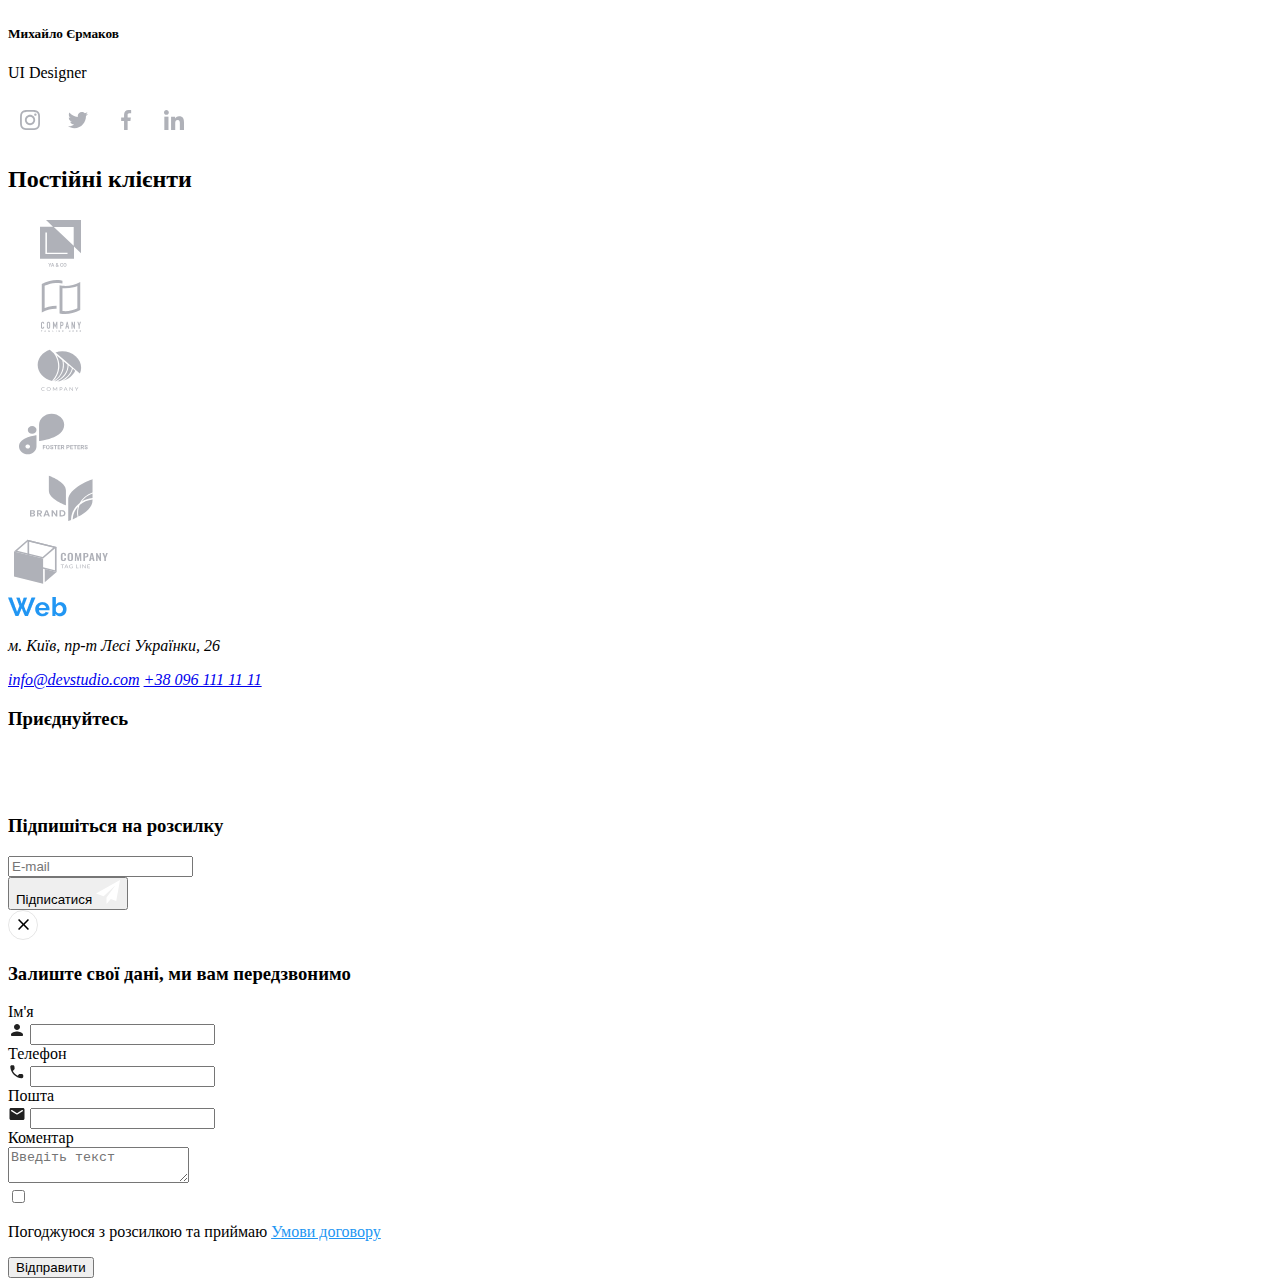
==== commit ad99429b: "Update index.html" ====
--- a/WebStudio/index.html
+++ b/WebStudio/index.html
@@ -2,823 +2,793 @@
 <html lang="en">
 
 <head>
-    <meta charset="UTF-8">
-    <meta name="viewport" content="width=device-width, initial-scale=1.0">
-    <title>WebStudio</title>
-    <link rel="stylesheet" href="style.css">
+  <meta charset="UTF-8" />
+  <meta name="viewport" content="width=device-width, initial-scale=1.0" />
+  <title>WebStudio</title>
+  <link rel="stylesheet" href="./css/style.css" />
 </head>
 
 <body>
-    <header class="header">
-        <div class="header_container">
-            <div class="header_left">
-                <img class="header_logo" src="./img/HeaderLogo.png" alt="header logo">
-                <nav>
-                    <ul class="header_navigation">
-                        <li class="header_navigation--item"><a href="/WebStudio/index.html" >Студія</a><div class="header_navigation--item--blue--line"></div></li>
-                        <li class="header_navigation--item"><a href="/WebStudio/pages/portfolio.html">Портфоліо</a></li>
-                        <li class="header_navigation--item"><a href="#">Контакти</a></li>
-                    </ul>
-                </nav>
+  <header class="header">
+    <div class="header_container">
+      <div class="header_left">
+        <img class="header_logo" src="./img/HeaderLogo.png" alt="header logo" />
+        <nav>
+          <ul class="header_navigation">
+            <li class="header_navigation--item active light-blue">
+              <a href="#">Студія</a>
+            </li>
+            <li class="header_navigation--item">
+              <a href="./pages/portfolio.html">Портфоліо</a>
+            </li>
+            <li class="header_navigation--item"><a href="#">Контакти</a></li>
+          </ul>
+        </nav>
+      </div>
+      <div class="header_right">
+        <div class="header_right--part">
+          <svg width="16" height="12" viewBox="0 0 16 12" fill="none" xmlns="http://www.w3.org/2000/svg">
+            <path
+              d="M14.5 0H1.50001C0.672854 0 0 0.672853 0 1.50001V10.5C0 11.3271 0.672854 12 1.50001 12H14.5C15.3271 12 16 11.3271 16 10.5V1.50001C16 0.672853 15.3271 0 14.5 0ZM14.5 0.999994C14.5679 0.999994 14.6325 1.01409 14.6916 1.0387L8 6.83838L1.30833 1.0387C1.36742 1.01412 1.43204 0.999994 1.49998 0.999994H14.5ZM14.5 11H1.50001C1.22414 11 0.999996 10.7759 0.999996 10.5V2.09521L7.67236 7.87792C7.76661 7.95944 7.8833 7.99999 8 7.99999C8.1167 7.99999 8.23339 7.95948 8.32764 7.87792L15 2.09521V10.5C15 10.7759 14.7759 11 14.5 11Z"
+              fill="#757575" />
+          </svg>
+          <a href="mailto:info@devstudio.com" class="header_right--link">info@devstudio.com</a>
+        </div>
+        <div class="header_right--part">
+          <svg width="10" height="16" viewBox="0 0 10 16" fill="none" xmlns="http://www.w3.org/2000/svg">
+            <path
+              d="M8.5 0H1.5C0.672848 0 0 0.672848 0 1.5V14.5C0 15.3272 0.672848 16 1.5 16H8.5C9.32715 16 10 15.3272 10 14.5V1.5C10 0.672848 9.32715 0 8.5 0ZM1.5 1H8.5C8.77588 1 9 1.22412 9 1.5V12H1V1.5C1 1.22412 1.22412 1 1.5 1ZM8.5 15H1.5C1.22412 15 1 14.7759 1 14.5V13H9V14.5C9 14.7759 8.77588 15 8.5 15Z"
+              fill="#757575" />
+            <path
+              d="M2.35355 13.7389C2.54882 13.9213 2.54882 14.2169 2.35355 14.3992C2.15828 14.5816 1.84172 14.5816 1.64645 14.3992C1.45118 14.2169 1.45118 13.9213 1.64645 13.7389C1.84172 13.5566 2.15828 13.5566 2.35355 13.7389Z"
+              fill="#757575" />
+          </svg>
+          <a href="tel:+380961111111" class="header_right--link">+38 096 111 11 11</a>
+        </div>
+      </div>
+  </header>
+
+  <main class="main">
+    <section class="main_first--section">
+      <div class="main_first--container">
+        <h1 class="main_first--title">
+          Ефективні рішення для вашого бізнесу
+        </h1>
+        <button class="main_first--btn" data-modal-open>Замовити послугу</button>
+      </div>
+    </section>
+    <section class="main_second--section">
+      <div class="main_second--container">
+        <div class="main_second--card">
+          <div class="main_second--card--box" id="card_box-first"></div>
+          <h3 class="main_second--title">УВАГА ДО ДЕТАЛЕЙ</h3>
+          <p class="main_second--text">
+            Ідейні міркування, і навіть початок повсякденної роботи з
+            формування позиції.
+          </p>
+        </div>
+        <div class="main_second--card">
+          <div class="main_second--card--box" id="card_box-second"></div>
+          <h3 class="main_second--title">ПУНКТУАЛЬНІСТЬ</h3>
+          <p class="main_second--text">
+            Завдання організації, особливо рамки і місце навчання кадрів тягне
+            у себе.
+          </p>
+        </div>
+        <div class="main_second--card">
+          <div class="main_second--card--box" id="card_box-third"></div>
+          <h3 class="main_second--title">ПЛАНУВАННЯ</h3>
+          <p class="main_second--text">
+            Так само консультація з широким активом значною мірою зумовлює.
+          </p>
+        </div>
+        <div class="main_second--card">
+          <div class="main_second--card--box" id="card_box-fourth"></div>
+          <h3 class="main_second--title">СУЧАСНІ ТЕХНОЛОГІЇ</h3>
+          <p class="main_second--text">
+            Значимість цих проблем настільки очевидна, що реалізація планових
+            завдань.
+          </p>
+        </div>
+      </div>
+    </section>
+    <section class="main_third--section">
+      <div class="main_third--container">
+        <h2 class="main_third--title">Чим ми займаємося</h2>
+        <div class="main_third--images">
+          <div class="main_third--img">
+            <img src="./img/card1.png" alt="card1" />
+            <p class="main_third--img--text">Десктопні додатки</p>
+          </div>
+          <div class="main_third--img">
+            <img src="./img/card2.png" alt="card2" />
+            <p class="main_third--img--text">Мобільні додатки</p>
+          </div>
+          <div class="main_third--img">
+            <img src="./img/card3.png" alt="card3" />
+            <p class="main_third--img--text">Дизайнерські рішення</p>
+          </div>
+        </div>
+      </div>
+    </section>
+    <section class="main_fourth--section">
+      <div class="main_fourth--container">
+        <h3 class="main_fourth--title">Наша команда</h3>
+        <div class="main_fourth--cards">
+          <div class="main_fourth--card">
+            <img src="./img/card4.png" alt="men" width="270px" height="260px" />
+            <h5 class="main_fourth--card--title">Ігор Дем'яненко</h5>
+            <p class="main_fourth--card--text">Product Designer</p>
+            <div class="main_fourth--card--socials">
+              <svg width="44" height="44" viewBox="0 0 44 44" fill="none" xmlns="http://www.w3.org/2000/svg">
+                <path
+                  d="M44 21.9999C44 28.0751 41.5376 33.5751 37.5564 37.5563C33.5751 41.5375 28.0751 43.9999 22 43.9999C15.9249 43.9999 10.4249 41.5375 6.44365 37.5563C2.46243 33.5751 0 28.0751 0 21.9999C0 15.9248 2.46243 10.4248 6.44365 6.44359C10.4249 2.46237 15.9249 -6.10352e-05 22 -6.10352e-05C28.0751 -6.10352e-05 33.5751 2.46237 37.5564 6.44359C41.5376 10.4248 44 15.9248 44 21.9999Z"
+                  fill="white" />
+                <g clip-path="url(#clip0_11_3173)">
+                  <path
+                    d="M31.9804 17.8801C31.9336 16.8174 31.7617 16.0868 31.5156 15.4537C31.2616 14.7818 30.8709 14.1801 30.359 13.68C29.8589 13.1721 29.2533 12.7774 28.5891 12.5274C27.9524 12.2813 27.2256 12.1094 26.163 12.0626C25.0924 12.0118 24.7525 12 22.0371 12C19.3217 12 18.9818 12.0118 17.9152 12.0586C16.8525 12.1055 16.1219 12.2775 15.489 12.5235C14.8169 12.7774 14.2153 13.1681 13.7152 13.68C13.2073 14.1801 12.8127 14.7857 12.5626 15.4499C12.3164 16.0868 12.1446 16.8134 12.0977 17.8761C12.0469 18.9467 12.0352 19.2866 12.0352 22.002C12.0352 24.7173 12.0469 25.0572 12.0938 26.1239C12.1406 27.1865 12.3126 27.9171 12.5588 28.5502C12.8127 29.2221 13.2073 29.8238 13.7152 30.3239C14.2153 30.8318 14.8209 31.2265 15.4851 31.4765C16.1219 31.7226 16.8486 31.8945 17.9114 31.9413C18.9779 31.9883 19.3179 31.9999 22.0333 31.9999C24.7487 31.9999 25.0885 31.9883 26.1552 31.9413C27.2179 31.8945 27.9484 31.7226 28.5813 31.4765C29.9254 30.9568 30.9881 29.8941 31.5078 28.5502C31.7538 27.9133 31.9258 27.1865 31.9727 26.1239C32.0195 25.0572 32.0313 24.7173 32.0313 22.002C32.0313 19.2866 32.0273 18.9467 31.9804 17.8801ZM30.1794 26.0457C30.1364 27.0225 29.9723 27.5499 29.8356 27.9015C29.4995 28.7728 28.808 29.4643 27.9367 29.8004C27.5851 29.9372 27.0538 30.1012 26.0809 30.1441C25.026 30.1911 24.7096 30.2027 22.0411 30.2027C19.3726 30.2027 19.0522 30.1911 18.0011 30.1441C17.0244 30.1012 16.4969 29.9372 16.1453 29.8004C15.7117 29.6402 15.317 29.3862 14.9967 29.0541C14.6646 28.7298 14.4106 28.3391 14.2504 27.9055C14.1137 27.5539 13.9496 27.0225 13.9067 26.0497C13.8597 24.9948 13.8481 24.6783 13.8481 22.0097C13.8481 19.3412 13.8597 19.0209 13.9067 17.9699C13.9496 16.9932 14.1137 16.4657 14.2504 16.1141C14.4106 15.6804 14.6646 15.2859 15.0007 14.9654C15.3248 14.6333 15.7155 14.3793 16.1493 14.2192C16.5009 14.0825 17.0323 13.9184 18.0051 13.8754C19.06 13.8285 19.3765 13.8168 22.0449 13.8168C24.7174 13.8168 25.0337 13.8285 26.0848 13.8754C27.0616 13.9184 27.589 14.0825 27.9407 14.2192C28.3742 14.3793 28.7689 14.6333 29.0893 14.9654C29.4213 15.2897 29.6753 15.6804 29.8356 16.1141C29.9723 16.4657 30.1364 16.997 30.1794 17.9699C30.2263 19.0248 30.238 19.3412 30.238 22.0097C30.238 24.6783 30.2263 24.9908 30.1794 26.0457Z"
+                    fill="#AFB1B8" />
+                  <path
+                    d="M22.0371 16.8642C19.2007 16.8642 16.8994 19.1654 16.8994 22.0019C16.8994 24.8385 19.2007 27.1396 22.0371 27.1396C24.8737 27.1396 27.1749 24.8385 27.1749 22.0019C27.1749 19.1654 24.8737 16.8642 22.0371 16.8642ZM22.0371 25.3346C20.197 25.3346 18.7044 23.8422 18.7044 22.0019C18.7044 20.1617 20.197 18.6692 22.0371 18.6692C23.8774 18.6692 25.3698 20.1617 25.3698 22.0019C25.3698 23.8422 23.8774 25.3346 22.0371 25.3346Z"
+                    fill="#AFB1B8" />
+                  <path
+                    d="M28.5775 16.6611C28.5775 17.3235 28.0404 17.8605 27.3779 17.8605C26.7155 17.8605 26.1785 17.3235 26.1785 16.6611C26.1785 15.9986 26.7155 15.4617 27.3779 15.4617C28.0404 15.4617 28.5775 15.9986 28.5775 16.6611Z"
+                    fill="#AFB1B8" />
+                </g>
+                <defs>
+                  <clipPath id="clip0_11_3173">
+                    <rect width="20" height="20" fill="white" transform="translate(12 12)" />
+                  </clipPath>
+                </defs>
+              </svg>
+              <svg width="44" height="44" viewBox="0 0 44 44" fill="none" xmlns="http://www.w3.org/2000/svg">
+                <path
+                  d="M44 21.9999C44 28.0751 41.5376 33.5751 37.5564 37.5563C33.5751 41.5375 28.0751 43.9999 22 43.9999C15.9249 43.9999 10.4249 41.5375 6.44365 37.5563C2.46243 33.5751 0 28.0751 0 21.9999C0 15.9248 2.46243 10.4248 6.44365 6.44359C10.4249 2.46237 15.9249 -6.10352e-05 22 -6.10352e-05C28.0751 -6.10352e-05 33.5751 2.46237 37.5564 6.44359C41.5376 10.4248 44 15.9248 44 21.9999Z"
+                  fill="white" />
+                <g clip-path="url(#clip0_11_3167)">
+                  <path
+                    d="M32 15.7988C31.2563 16.125 30.4637 16.3412 29.6375 16.4462C30.4875 15.9388 31.1363 15.1412 31.4412 14.18C30.6488 14.6525 29.7738 14.9863 28.8412 15.1725C28.0887 14.3713 27.0162 13.875 25.8462 13.875C23.5763 13.875 21.7487 15.7175 21.7487 17.9763C21.7487 18.3012 21.7762 18.6137 21.8438 18.9112C18.435 18.745 15.4188 17.1113 13.3925 14.6225C13.0387 15.2363 12.8313 15.9388 12.8313 16.695C12.8313 18.115 13.5625 19.3737 14.6525 20.1025C13.9937 20.09 13.3475 19.8988 12.8 19.5975C12.8 19.61 12.8 19.6262 12.8 19.6425C12.8 21.635 14.2212 23.29 16.085 23.6712C15.7512 23.7625 15.3875 23.8062 15.01 23.8062C14.7475 23.8062 14.4825 23.7913 14.2337 23.7362C14.765 25.36 16.2725 26.5538 18.065 26.5925C16.67 27.6838 14.8988 28.3412 12.9813 28.3412C12.645 28.3412 12.3225 28.3263 12 28.285C13.8162 29.4563 15.9688 30.125 18.29 30.125C25.835 30.125 29.96 23.875 29.96 18.4575C29.96 18.2762 29.9538 18.1013 29.945 17.9275C30.7588 17.35 31.4425 16.6288 32 15.7988Z"
+                    fill="#AFB1B8" />
+                </g>
+                <defs>
+                  <clipPath id="clip0_11_3167">
+                    <rect width="20" height="20" fill="white" transform="translate(12 12)" />
+                  </clipPath>
+                </defs>
+              </svg>
+              <svg width="44" height="44" viewBox="0 0 44 44" fill="none" xmlns="http://www.w3.org/2000/svg">
+                <path
+                  d="M44 21.9999C44 28.0751 41.5376 33.5751 37.5564 37.5563C33.5751 41.5375 28.0751 43.9999 22 43.9999C15.9249 43.9999 10.4249 41.5375 6.44365 37.5563C2.46243 33.5751 0 28.0751 0 21.9999C0 15.9248 2.46243 10.4248 6.44365 6.44359C10.4249 2.46237 15.9249 -6.10352e-05 22 -6.10352e-05C28.0751 -6.10352e-05 33.5751 2.46237 37.5564 6.44359C41.5376 10.4248 44 15.9248 44 21.9999Z"
+                  fill="white" />
+                <g clip-path="url(#clip0_11_3163)">
+                  <path
+                    d="M25.3309 15.3208H27.1567V12.1408C26.8417 12.0975 25.7584 12 24.4967 12C21.8642 12 20.0609 13.6558 20.0609 16.6992V19.5H17.1559V23.055H20.0609V32H23.6226V23.0558H26.4101L26.8526 19.5008H23.6217V17.0517C23.6226 16.0242 23.8992 15.3208 25.3309 15.3208Z"
+                    fill="#AFB1B8" />
+                </g>
+                <defs>
+                  <clipPath id="clip0_11_3163">
+                    <rect width="20" height="20" fill="white" transform="translate(12 12)" />
+                  </clipPath>
+                </defs>
+              </svg>
+
+              <svg width="44" height="44" viewBox="0 0 44 44" fill="none" xmlns="http://www.w3.org/2000/svg">
+                <path
+                  d="M44 21.9999C44 28.0751 41.5376 33.5751 37.5564 37.5563C33.5751 41.5375 28.0751 43.9999 22 43.9999C15.9249 43.9999 10.4249 41.5375 6.44365 37.5563C2.46243 33.5751 0 28.0751 0 21.9999C0 15.9248 2.46243 10.4248 6.44365 6.44359C10.4249 2.46237 15.9249 -6.10352e-05 22 -6.10352e-05C28.0751 -6.10352e-05 33.5751 2.46237 37.5564 6.44359C41.5376 10.4248 44 15.9248 44 21.9999Z"
+                  fill="white" />
+                <g clip-path="url(#clip0_11_3129)">
+                  <path
+                    d="M31.9951 32V31.9992H32.0001V24.6642C32.0001 21.0759 31.2276 18.3117 27.0326 18.3117C25.0159 18.3117 23.6626 19.4184 23.1101 20.4675H23.0517V18.6467H19.0742V31.9992H23.2159V25.3875C23.2159 23.6467 23.5459 21.9634 25.7017 21.9634C27.8259 21.9634 27.8576 23.95 27.8576 25.4992V32H31.9951Z"
+                    fill="#AFB1B8" />
+                  <path d="M12.33 18.6475H16.4766V32H12.33V18.6475Z" fill="#AFB1B8" />
+                  <path
+                    d="M14.4017 12C13.0758 12 12 13.0758 12 14.4017C12 15.7275 13.0758 16.8258 14.4017 16.8258C15.7275 16.8258 16.8033 15.7275 16.8033 14.4017C16.8025 13.0758 15.7267 12 14.4017 12V12Z"
+                    fill="#AFB1B8" />
+                </g>
+                <defs>
+                  <clipPath id="clip0_11_3129">
+                    <rect width="20" height="20" fill="white" transform="translate(12 12)" />
+                  </clipPath>
+                </defs>
+              </svg>
+
+
             </div>
-            <div class="header_right">
-                <div class="header_right--part"><svg width="16" height="12" class="header_svg" viewBox="0 0 16 12"
-                        fill="none" xmlns="http://www.w3.org/2000/svg">
-                        <path
-                            d="M14.5 0H1.50001C0.672854 0 0 0.672853 0 1.50001V10.5C0 11.3271 0.672854 12 1.50001 12H14.5C15.3271 12 16 11.3271 16 10.5V1.50001C16 0.672853 15.3271 0 14.5 0ZM14.5 0.999994C14.5679 0.999994 14.6325 1.01409 14.6916 1.0387L8 6.83838L1.30833 1.0387C1.36742 1.01412 1.43204 0.999994 1.49998 0.999994H14.5ZM14.5 11H1.50001C1.22414 11 0.999996 10.7759 0.999996 10.5V2.09521L7.67236 7.87792C7.76661 7.95944 7.8833 7.99999 8 7.99999C8.1167 7.99999 8.23339 7.95948 8.32764 7.87792L15 2.09521V10.5C15 10.7759 14.7759 11 14.5 11Z"
-                            fill="#757575" />
-                    </svg>
-                    <a href="mailto:info@devstudio.com" class="header_right--link">info@devstudio.com</a>
-                </div>
-                <div class="header_right--part"><svg width="10" height="16" class="header_svg" viewBox="0 0 10 16"
-                        fill="none" xmlns="http://www.w3.org/2000/svg">
-                        <path
-                            d="M8.5 0H1.5C0.672848 0 0 0.672848 0 1.5V14.5C0 15.3272 0.672848 16 1.5 16H8.5C9.32715 16 10 15.3272 10 14.5V1.5C10 0.672848 9.32715 0 8.5 0ZM1.5 1H8.5C8.77588 1 9 1.22412 9 1.5V12H1V1.5C1 1.22412 1.22412 1 1.5 1ZM8.5 15H1.5C1.22412 15 1 14.7759 1 14.5V13H9V14.5C9 14.7759 8.77588 15 8.5 15Z"
-                            fill="#757575" />
-                    </svg>
-                    <a href="tel:+380961111111" class="header_right--link">+38 096 111 11 11</a>
-                </div>
+          </div>
+          <div class="main_fourth--card">
+            <img src="./img/card5.png" alt="women" width="270px" height="260px" />
+            <h5 class="main_fourth--card--title">Ольга Рєпіна</h5>
+            <p class="main_fourth--card--text">Frontend Developer</p>
+            <div class="main_fourth--card--socials">
+              <svg width="44" height="44" viewBox="0 0 44 44" fill="none" xmlns="http://www.w3.org/2000/svg">
+                <path
+                  d="M44 21.9999C44 28.0751 41.5376 33.5751 37.5564 37.5563C33.5751 41.5375 28.0751 43.9999 22 43.9999C15.9249 43.9999 10.4249 41.5375 6.44365 37.5563C2.46243 33.5751 0 28.0751 0 21.9999C0 15.9248 2.46243 10.4248 6.44365 6.44359C10.4249 2.46237 15.9249 -6.10352e-05 22 -6.10352e-05C28.0751 -6.10352e-05 33.5751 2.46237 37.5564 6.44359C41.5376 10.4248 44 15.9248 44 21.9999Z"
+                  fill="white" />
+                <g clip-path="url(#clip0_11_3173)">
+                  <path
+                    d="M31.9804 17.8801C31.9336 16.8174 31.7617 16.0868 31.5156 15.4537C31.2616 14.7818 30.8709 14.1801 30.359 13.68C29.8589 13.1721 29.2533 12.7774 28.5891 12.5274C27.9524 12.2813 27.2256 12.1094 26.163 12.0626C25.0924 12.0118 24.7525 12 22.0371 12C19.3217 12 18.9818 12.0118 17.9152 12.0586C16.8525 12.1055 16.1219 12.2775 15.489 12.5235C14.8169 12.7774 14.2153 13.1681 13.7152 13.68C13.2073 14.1801 12.8127 14.7857 12.5626 15.4499C12.3164 16.0868 12.1446 16.8134 12.0977 17.8761C12.0469 18.9467 12.0352 19.2866 12.0352 22.002C12.0352 24.7173 12.0469 25.0572 12.0938 26.1239C12.1406 27.1865 12.3126 27.9171 12.5588 28.5502C12.8127 29.2221 13.2073 29.8238 13.7152 30.3239C14.2153 30.8318 14.8209 31.2265 15.4851 31.4765C16.1219 31.7226 16.8486 31.8945 17.9114 31.9413C18.9779 31.9883 19.3179 31.9999 22.0333 31.9999C24.7487 31.9999 25.0885 31.9883 26.1552 31.9413C27.2179 31.8945 27.9484 31.7226 28.5813 31.4765C29.9254 30.9568 30.9881 29.8941 31.5078 28.5502C31.7538 27.9133 31.9258 27.1865 31.9727 26.1239C32.0195 25.0572 32.0313 24.7173 32.0313 22.002C32.0313 19.2866 32.0273 18.9467 31.9804 17.8801ZM30.1794 26.0457C30.1364 27.0225 29.9723 27.5499 29.8356 27.9015C29.4995 28.7728 28.808 29.4643 27.9367 29.8004C27.5851 29.9372 27.0538 30.1012 26.0809 30.1441C25.026 30.1911 24.7096 30.2027 22.0411 30.2027C19.3726 30.2027 19.0522 30.1911 18.0011 30.1441C17.0244 30.1012 16.4969 29.9372 16.1453 29.8004C15.7117 29.6402 15.317 29.3862 14.9967 29.0541C14.6646 28.7298 14.4106 28.3391 14.2504 27.9055C14.1137 27.5539 13.9496 27.0225 13.9067 26.0497C13.8597 24.9948 13.8481 24.6783 13.8481 22.0097C13.8481 19.3412 13.8597 19.0209 13.9067 17.9699C13.9496 16.9932 14.1137 16.4657 14.2504 16.1141C14.4106 15.6804 14.6646 15.2859 15.0007 14.9654C15.3248 14.6333 15.7155 14.3793 16.1493 14.2192C16.5009 14.0825 17.0323 13.9184 18.0051 13.8754C19.06 13.8285 19.3765 13.8168 22.0449 13.8168C24.7174 13.8168 25.0337 13.8285 26.0848 13.8754C27.0616 13.9184 27.589 14.0825 27.9407 14.2192C28.3742 14.3793 28.7689 14.6333 29.0893 14.9654C29.4213 15.2897 29.6753 15.6804 29.8356 16.1141C29.9723 16.4657 30.1364 16.997 30.1794 17.9699C30.2263 19.0248 30.238 19.3412 30.238 22.0097C30.238 24.6783 30.2263 24.9908 30.1794 26.0457Z"
+                    fill="#AFB1B8" />
+                  <path
+                    d="M22.0371 16.8642C19.2007 16.8642 16.8994 19.1654 16.8994 22.0019C16.8994 24.8385 19.2007 27.1396 22.0371 27.1396C24.8737 27.1396 27.1749 24.8385 27.1749 22.0019C27.1749 19.1654 24.8737 16.8642 22.0371 16.8642ZM22.0371 25.3346C20.197 25.3346 18.7044 23.8422 18.7044 22.0019C18.7044 20.1617 20.197 18.6692 22.0371 18.6692C23.8774 18.6692 25.3698 20.1617 25.3698 22.0019C25.3698 23.8422 23.8774 25.3346 22.0371 25.3346Z"
+                    fill="#AFB1B8" />
+                  <path
+                    d="M28.5775 16.6611C28.5775 17.3235 28.0404 17.8605 27.3779 17.8605C26.7155 17.8605 26.1785 17.3235 26.1785 16.6611C26.1785 15.9986 26.7155 15.4617 27.3779 15.4617C28.0404 15.4617 28.5775 15.9986 28.5775 16.6611Z"
+                    fill="#AFB1B8" />
+                </g>
+                <defs>
+                  <clipPath id="clip0_11_3173">
+                    <rect width="20" height="20" fill="white" transform="translate(12 12)" />
+                  </clipPath>
+                </defs>
+              </svg>
+              <svg width="44" height="44" viewBox="0 0 44 44" fill="none" xmlns="http://www.w3.org/2000/svg">
+                <path
+                  d="M44 21.9999C44 28.0751 41.5376 33.5751 37.5564 37.5563C33.5751 41.5375 28.0751 43.9999 22 43.9999C15.9249 43.9999 10.4249 41.5375 6.44365 37.5563C2.46243 33.5751 0 28.0751 0 21.9999C0 15.9248 2.46243 10.4248 6.44365 6.44359C10.4249 2.46237 15.9249 -6.10352e-05 22 -6.10352e-05C28.0751 -6.10352e-05 33.5751 2.46237 37.5564 6.44359C41.5376 10.4248 44 15.9248 44 21.9999Z"
+                  fill="white" />
+                <g clip-path="url(#clip0_11_3167)">
+                  <path
+                    d="M32 15.7988C31.2563 16.125 30.4637 16.3412 29.6375 16.4462C30.4875 15.9388 31.1363 15.1412 31.4412 14.18C30.6488 14.6525 29.7738 14.9863 28.8412 15.1725C28.0887 14.3713 27.0162 13.875 25.8462 13.875C23.5763 13.875 21.7487 15.7175 21.7487 17.9763C21.7487 18.3012 21.7762 18.6137 21.8438 18.9112C18.435 18.745 15.4188 17.1113 13.3925 14.6225C13.0387 15.2363 12.8313 15.9388 12.8313 16.695C12.8313 18.115 13.5625 19.3737 14.6525 20.1025C13.9937 20.09 13.3475 19.8988 12.8 19.5975C12.8 19.61 12.8 19.6262 12.8 19.6425C12.8 21.635 14.2212 23.29 16.085 23.6712C15.7512 23.7625 15.3875 23.8062 15.01 23.8062C14.7475 23.8062 14.4825 23.7913 14.2337 23.7362C14.765 25.36 16.2725 26.5538 18.065 26.5925C16.67 27.6838 14.8988 28.3412 12.9813 28.3412C12.645 28.3412 12.3225 28.3263 12 28.285C13.8162 29.4563 15.9688 30.125 18.29 30.125C25.835 30.125 29.96 23.875 29.96 18.4575C29.96 18.2762 29.9538 18.1013 29.945 17.9275C30.7588 17.35 31.4425 16.6288 32 15.7988Z"
+                    fill="#AFB1B8" />
+                </g>
+                <defs>
+                  <clipPath id="clip0_11_3167">
+                    <rect width="20" height="20" fill="white" transform="translate(12 12)" />
+                  </clipPath>
+                </defs>
+              </svg>
+              <svg width="44" height="44" viewBox="0 0 44 44" fill="none" xmlns="http://www.w3.org/2000/svg">
+                <path
+                  d="M44 21.9999C44 28.0751 41.5376 33.5751 37.5564 37.5563C33.5751 41.5375 28.0751 43.9999 22 43.9999C15.9249 43.9999 10.4249 41.5375 6.44365 37.5563C2.46243 33.5751 0 28.0751 0 21.9999C0 15.9248 2.46243 10.4248 6.44365 6.44359C10.4249 2.46237 15.9249 -6.10352e-05 22 -6.10352e-05C28.0751 -6.10352e-05 33.5751 2.46237 37.5564 6.44359C41.5376 10.4248 44 15.9248 44 21.9999Z"
+                  fill="white" />
+                <g clip-path="url(#clip0_11_3163)">
+                  <path
+                    d="M25.3309 15.3208H27.1567V12.1408C26.8417 12.0975 25.7584 12 24.4967 12C21.8642 12 20.0609 13.6558 20.0609 16.6992V19.5H17.1559V23.055H20.0609V32H23.6226V23.0558H26.4101L26.8526 19.5008H23.6217V17.0517C23.6226 16.0242 23.8992 15.3208 25.3309 15.3208Z"
+                    fill="#AFB1B8" />
+                </g>
+                <defs>
+                  <clipPath id="clip0_11_3163">
+                    <rect width="20" height="20" fill="white" transform="translate(12 12)" />
+                  </clipPath>
+                </defs>
+              </svg>
+
+              <svg width="44" height="44" viewBox="0 0 44 44" fill="none" xmlns="http://www.w3.org/2000/svg">
+                <path
+                  d="M44 21.9999C44 28.0751 41.5376 33.5751 37.5564 37.5563C33.5751 41.5375 28.0751 43.9999 22 43.9999C15.9249 43.9999 10.4249 41.5375 6.44365 37.5563C2.46243 33.5751 0 28.0751 0 21.9999C0 15.9248 2.46243 10.4248 6.44365 6.44359C10.4249 2.46237 15.9249 -6.10352e-05 22 -6.10352e-05C28.0751 -6.10352e-05 33.5751 2.46237 37.5564 6.44359C41.5376 10.4248 44 15.9248 44 21.9999Z"
+                  fill="white" />
+                <g clip-path="url(#clip0_11_3129)">
+                  <path
+                    d="M31.9951 32V31.9992H32.0001V24.6642C32.0001 21.0759 31.2276 18.3117 27.0326 18.3117C25.0159 18.3117 23.6626 19.4184 23.1101 20.4675H23.0517V18.6467H19.0742V31.9992H23.2159V25.3875C23.2159 23.6467 23.5459 21.9634 25.7017 21.9634C27.8259 21.9634 27.8576 23.95 27.8576 25.4992V32H31.9951Z"
+                    fill="#AFB1B8" />
+                  <path d="M12.33 18.6475H16.4766V32H12.33V18.6475Z" fill="#AFB1B8" />
+                  <path
+                    d="M14.4017 12C13.0758 12 12 13.0758 12 14.4017C12 15.7275 13.0758 16.8258 14.4017 16.8258C15.7275 16.8258 16.8033 15.7275 16.8033 14.4017C16.8025 13.0758 15.7267 12 14.4017 12V12Z"
+                    fill="#AFB1B8" />
+                </g>
+                <defs>
+                  <clipPath id="clip0_11_3129">
+                    <rect width="20" height="20" fill="white" transform="translate(12 12)" />
+                  </clipPath>
+                </defs>
+              </svg>
+
+
             </div>
-        </div>
-    </header>
-    <main class="main">
-        <section class="main_first--section">
-            <div class="main_first--container">
-                <h1 class="main_first--title">
-                    ЕФЕКТІВНІ РІШЕННЯ ДЛЯ ВАШОГО БІЗНЕСУ
-                </h1>
-                <button class="main_first--btn" data-modal-open>Замовити послугу</button>
+          </div>
+          <div class="main_fourth--card">
+            <img src="./img/card6.png" alt="men" width="270px" height="260px" />
+            <h5 class="main_fourth--card--title">Микола Тарасов</h5>
+            <p class="main_fourth--card--text">Marketing</p>
+            <div class="main_fourth--card--socials">
+              <svg width="44" height="44" viewBox="0 0 44 44" fill="none" xmlns="http://www.w3.org/2000/svg">
+                <path
+                  d="M44 21.9999C44 28.0751 41.5376 33.5751 37.5564 37.5563C33.5751 41.5375 28.0751 43.9999 22 43.9999C15.9249 43.9999 10.4249 41.5375 6.44365 37.5563C2.46243 33.5751 0 28.0751 0 21.9999C0 15.9248 2.46243 10.4248 6.44365 6.44359C10.4249 2.46237 15.9249 -6.10352e-05 22 -6.10352e-05C28.0751 -6.10352e-05 33.5751 2.46237 37.5564 6.44359C41.5376 10.4248 44 15.9248 44 21.9999Z"
+                  fill="white" />
+                <g clip-path="url(#clip0_11_3173)">
+                  <path
+                    d="M31.9804 17.8801C31.9336 16.8174 31.7617 16.0868 31.5156 15.4537C31.2616 14.7818 30.8709 14.1801 30.359 13.68C29.8589 13.1721 29.2533 12.7774 28.5891 12.5274C27.9524 12.2813 27.2256 12.1094 26.163 12.0626C25.0924 12.0118 24.7525 12 22.0371 12C19.3217 12 18.9818 12.0118 17.9152 12.0586C16.8525 12.1055 16.1219 12.2775 15.489 12.5235C14.8169 12.7774 14.2153 13.1681 13.7152 13.68C13.2073 14.1801 12.8127 14.7857 12.5626 15.4499C12.3164 16.0868 12.1446 16.8134 12.0977 17.8761C12.0469 18.9467 12.0352 19.2866 12.0352 22.002C12.0352 24.7173 12.0469 25.0572 12.0938 26.1239C12.1406 27.1865 12.3126 27.9171 12.5588 28.5502C12.8127 29.2221 13.2073 29.8238 13.7152 30.3239C14.2153 30.8318 14.8209 31.2265 15.4851 31.4765C16.1219 31.7226 16.8486 31.8945 17.9114 31.9413C18.9779 31.9883 19.3179 31.9999 22.0333 31.9999C24.7487 31.9999 25.0885 31.9883 26.1552 31.9413C27.2179 31.8945 27.9484 31.7226 28.5813 31.4765C29.9254 30.9568 30.9881 29.8941 31.5078 28.5502C31.7538 27.9133 31.9258 27.1865 31.9727 26.1239C32.0195 25.0572 32.0313 24.7173 32.0313 22.002C32.0313 19.2866 32.0273 18.9467 31.9804 17.8801ZM30.1794 26.0457C30.1364 27.0225 29.9723 27.5499 29.8356 27.9015C29.4995 28.7728 28.808 29.4643 27.9367 29.8004C27.5851 29.9372 27.0538 30.1012 26.0809 30.1441C25.026 30.1911 24.7096 30.2027 22.0411 30.2027C19.3726 30.2027 19.0522 30.1911 18.0011 30.1441C17.0244 30.1012 16.4969 29.9372 16.1453 29.8004C15.7117 29.6402 15.317 29.3862 14.9967 29.0541C14.6646 28.7298 14.4106 28.3391 14.2504 27.9055C14.1137 27.5539 13.9496 27.0225 13.9067 26.0497C13.8597 24.9948 13.8481 24.6783 13.8481 22.0097C13.8481 19.3412 13.8597 19.0209 13.9067 17.9699C13.9496 16.9932 14.1137 16.4657 14.2504 16.1141C14.4106 15.6804 14.6646 15.2859 15.0007 14.9654C15.3248 14.6333 15.7155 14.3793 16.1493 14.2192C16.5009 14.0825 17.0323 13.9184 18.0051 13.8754C19.06 13.8285 19.3765 13.8168 22.0449 13.8168C24.7174 13.8168 25.0337 13.8285 26.0848 13.8754C27.0616 13.9184 27.589 14.0825 27.9407 14.2192C28.3742 14.3793 28.7689 14.6333 29.0893 14.9654C29.4213 15.2897 29.6753 15.6804 29.8356 16.1141C29.9723 16.4657 30.1364 16.997 30.1794 17.9699C30.2263 19.0248 30.238 19.3412 30.238 22.0097C30.238 24.6783 30.2263 24.9908 30.1794 26.0457Z"
+                    fill="#AFB1B8" />
+                  <path
+                    d="M22.0371 16.8642C19.2007 16.8642 16.8994 19.1654 16.8994 22.0019C16.8994 24.8385 19.2007 27.1396 22.0371 27.1396C24.8737 27.1396 27.1749 24.8385 27.1749 22.0019C27.1749 19.1654 24.8737 16.8642 22.0371 16.8642ZM22.0371 25.3346C20.197 25.3346 18.7044 23.8422 18.7044 22.0019C18.7044 20.1617 20.197 18.6692 22.0371 18.6692C23.8774 18.6692 25.3698 20.1617 25.3698 22.0019C25.3698 23.8422 23.8774 25.3346 22.0371 25.3346Z"
+                    fill="#AFB1B8" />
+                  <path
+                    d="M28.5775 16.6611C28.5775 17.3235 28.0404 17.8605 27.3779 17.8605C26.7155 17.8605 26.1785 17.3235 26.1785 16.6611C26.1785 15.9986 26.7155 15.4617 27.3779 15.4617C28.0404 15.4617 28.5775 15.9986 28.5775 16.6611Z"
+                    fill="#AFB1B8" />
+                </g>
+                <defs>
+                  <clipPath id="clip0_11_3173">
+                    <rect width="20" height="20" fill="white" transform="translate(12 12)" />
+                  </clipPath>
+                </defs>
+              </svg>
+              <svg width="44" height="44" viewBox="0 0 44 44" fill="none" xmlns="http://www.w3.org/2000/svg">
+                <path
+                  d="M44 21.9999C44 28.0751 41.5376 33.5751 37.5564 37.5563C33.5751 41.5375 28.0751 43.9999 22 43.9999C15.9249 43.9999 10.4249 41.5375 6.44365 37.5563C2.46243 33.5751 0 28.0751 0 21.9999C0 15.9248 2.46243 10.4248 6.44365 6.44359C10.4249 2.46237 15.9249 -6.10352e-05 22 -6.10352e-05C28.0751 -6.10352e-05 33.5751 2.46237 37.5564 6.44359C41.5376 10.4248 44 15.9248 44 21.9999Z"
+                  fill="white" />
+                <g clip-path="url(#clip0_11_3167)">
+                  <path
+                    d="M32 15.7988C31.2563 16.125 30.4637 16.3412 29.6375 16.4462C30.4875 15.9388 31.1363 15.1412 31.4412 14.18C30.6488 14.6525 29.7738 14.9863 28.8412 15.1725C28.0887 14.3713 27.0162 13.875 25.8462 13.875C23.5763 13.875 21.7487 15.7175 21.7487 17.9763C21.7487 18.3012 21.7762 18.6137 21.8438 18.9112C18.435 18.745 15.4188 17.1113 13.3925 14.6225C13.0387 15.2363 12.8313 15.9388 12.8313 16.695C12.8313 18.115 13.5625 19.3737 14.6525 20.1025C13.9937 20.09 13.3475 19.8988 12.8 19.5975C12.8 19.61 12.8 19.6262 12.8 19.6425C12.8 21.635 14.2212 23.29 16.085 23.6712C15.7512 23.7625 15.3875 23.8062 15.01 23.8062C14.7475 23.8062 14.4825 23.7913 14.2337 23.7362C14.765 25.36 16.2725 26.5538 18.065 26.5925C16.67 27.6838 14.8988 28.3412 12.9813 28.3412C12.645 28.3412 12.3225 28.3263 12 28.285C13.8162 29.4563 15.9688 30.125 18.29 30.125C25.835 30.125 29.96 23.875 29.96 18.4575C29.96 18.2762 29.9538 18.1013 29.945 17.9275C30.7588 17.35 31.4425 16.6288 32 15.7988Z"
+                    fill="#AFB1B8" />
+                </g>
+                <defs>
+                  <clipPath id="clip0_11_3167">
+                    <rect width="20" height="20" fill="white" transform="translate(12 12)" />
+                  </clipPath>
+                </defs>
+              </svg>
+              <svg width="44" height="44" viewBox="0 0 44 44" fill="none" xmlns="http://www.w3.org/2000/svg">
+                <path
+                  d="M44 21.9999C44 28.0751 41.5376 33.5751 37.5564 37.5563C33.5751 41.5375 28.0751 43.9999 22 43.9999C15.9249 43.9999 10.4249 41.5375 6.44365 37.5563C2.46243 33.5751 0 28.0751 0 21.9999C0 15.9248 2.46243 10.4248 6.44365 6.44359C10.4249 2.46237 15.9249 -6.10352e-05 22 -6.10352e-05C28.0751 -6.10352e-05 33.5751 2.46237 37.5564 6.44359C41.5376 10.4248 44 15.9248 44 21.9999Z"
+                  fill="white" />
+                <g clip-path="url(#clip0_11_3163)">
+                  <path
+                    d="M25.3309 15.3208H27.1567V12.1408C26.8417 12.0975 25.7584 12 24.4967 12C21.8642 12 20.0609 13.6558 20.0609 16.6992V19.5H17.1559V23.055H20.0609V32H23.6226V23.0558H26.4101L26.8526 19.5008H23.6217V17.0517C23.6226 16.0242 23.8992 15.3208 25.3309 15.3208Z"
+                    fill="#AFB1B8" />
+                </g>
+                <defs>
+                  <clipPath id="clip0_11_3163">
+                    <rect width="20" height="20" fill="white" transform="translate(12 12)" />
+                  </clipPath>
+                </defs>
+              </svg>
+
+              <svg width="44" height="44" viewBox="0 0 44 44" fill="none" xmlns="http://www.w3.org/2000/svg">
+                <path
+                  d="M44 21.9999C44 28.0751 41.5376 33.5751 37.5564 37.5563C33.5751 41.5375 28.0751 43.9999 22 43.9999C15.9249 43.9999 10.4249 41.5375 6.44365 37.5563C2.46243 33.5751 0 28.0751 0 21.9999C0 15.9248 2.46243 10.4248 6.44365 6.44359C10.4249 2.46237 15.9249 -6.10352e-05 22 -6.10352e-05C28.0751 -6.10352e-05 33.5751 2.46237 37.5564 6.44359C41.5376 10.4248 44 15.9248 44 21.9999Z"
+                  fill="white" />
+                <g clip-path="url(#clip0_11_3129)">
+                  <path
+                    d="M31.9951 32V31.9992H32.0001V24.6642C32.0001 21.0759 31.2276 18.3117 27.0326 18.3117C25.0159 18.3117 23.6626 19.4184 23.1101 20.4675H23.0517V18.6467H19.0742V31.9992H23.2159V25.3875C23.2159 23.6467 23.5459 21.9634 25.7017 21.9634C27.8259 21.9634 27.8576 23.95 27.8576 25.4992V32H31.9951Z"
+                    fill="#AFB1B8" />
+                  <path d="M12.33 18.6475H16.4766V32H12.33V18.6475Z" fill="#AFB1B8" />
+                  <path
+                    d="M14.4017 12C13.0758 12 12 13.0758 12 14.4017C12 15.7275 13.0758 16.8258 14.4017 16.8258C15.7275 16.8258 16.8033 15.7275 16.8033 14.4017C16.8025 13.0758 15.7267 12 14.4017 12V12Z"
+                    fill="#AFB1B8" />
+                </g>
+                <defs>
+                  <clipPath id="clip0_11_3129">
+                    <rect width="20" height="20" fill="white" transform="translate(12 12)" />
+                  </clipPath>
+                </defs>
+              </svg>
+
+
             </div>
-        </section>
-        <section class="main_second--section">
-            <div class="main_second--container">
-                <div class="main_second--card">
-                    <div class="main_second--img"><img class="qweee" src="/WebStudio/img/antenna 1.png" alt="antenna"
-                            width="65px" height="70px"></div>
-                    <h3 class="main_second--title">УВАГА ДО ДЕТАЛЕЙ</h3>
-                    <p class="main_second--text">Ідейні міркування, і навіть початок повсякденної роботи з формування
-                        позиції.</p>
-                </div>
-                <div class="main_second--card">
-                    <div class="main_second--img"><img class="qweee" src="/WebStudio/img/clock 1.png" alt="clock"
-                            width="65px" height="70px"></div>
-                    <h3 class="main_second--title">ПУНКТУАЛЬНІСТЬ</h3>
-                    <p class="main_second--text">Завдання організації, особливо рамки і місце навчання кадрів тягне у
-                        себе.</p>
-                </div>
-                <div class="main_second--card">
-                    <div class="main_second--img"><img class="qweee" src="/WebStudio/img/diagram 1.png" alt="diagram"
-                            width="65px" height="70px"></div>
-                    <h3 class="main_second--title">ПЛАНУВАННЯ</h3>
-                    <p class="main_second--text">Так само консультація з широким активом значною мірою зумовлює.</p>
-                </div>
-                <div class="main_second--card">
-                    <div class="main_second--img"><img class="qweee" src="/WebStudio/img/astronaut 1.png"
-                            alt="astronaut" width="70px" height="70px"></div>
-                    <h3 class="main_second--title">СУЧАСНІ ТЕХНОЛОГІЇ</h3>
-                    <p class="main_second--text">Значимість цих проблем настільки очевидна, що реалізація планових
-                        завдань.</p>
-                </div>
+          </div>
+          <div class="main_fourth--card">
+            <img src="./img/card7.png" alt="men" width="270px" height="260px" />
+            <h5 class="main_fourth--card--title">Михайло Єрмаков</h5>
+            <p class="main_fourth--card--text">UI Designer</p>
+            <div class="main_fourth--card--socials">
+              <svg width="44" height="44" viewBox="0 0 44 44" fill="none" xmlns="http://www.w3.org/2000/svg">
+                <path
+                  d="M44 21.9999C44 28.0751 41.5376 33.5751 37.5564 37.5563C33.5751 41.5375 28.0751 43.9999 22 43.9999C15.9249 43.9999 10.4249 41.5375 6.44365 37.5563C2.46243 33.5751 0 28.0751 0 21.9999C0 15.9248 2.46243 10.4248 6.44365 6.44359C10.4249 2.46237 15.9249 -6.10352e-05 22 -6.10352e-05C28.0751 -6.10352e-05 33.5751 2.46237 37.5564 6.44359C41.5376 10.4248 44 15.9248 44 21.9999Z"
+                  fill="white" />
+                <g clip-path="url(#clip0_11_3173)">
+                  <path
+                    d="M31.9804 17.8801C31.9336 16.8174 31.7617 16.0868 31.5156 15.4537C31.2616 14.7818 30.8709 14.1801 30.359 13.68C29.8589 13.1721 29.2533 12.7774 28.5891 12.5274C27.9524 12.2813 27.2256 12.1094 26.163 12.0626C25.0924 12.0118 24.7525 12 22.0371 12C19.3217 12 18.9818 12.0118 17.9152 12.0586C16.8525 12.1055 16.1219 12.2775 15.489 12.5235C14.8169 12.7774 14.2153 13.1681 13.7152 13.68C13.2073 14.1801 12.8127 14.7857 12.5626 15.4499C12.3164 16.0868 12.1446 16.8134 12.0977 17.8761C12.0469 18.9467 12.0352 19.2866 12.0352 22.002C12.0352 24.7173 12.0469 25.0572 12.0938 26.1239C12.1406 27.1865 12.3126 27.9171 12.5588 28.5502C12.8127 29.2221 13.2073 29.8238 13.7152 30.3239C14.2153 30.8318 14.8209 31.2265 15.4851 31.4765C16.1219 31.7226 16.8486 31.8945 17.9114 31.9413C18.9779 31.9883 19.3179 31.9999 22.0333 31.9999C24.7487 31.9999 25.0885 31.9883 26.1552 31.9413C27.2179 31.8945 27.9484 31.7226 28.5813 31.4765C29.9254 30.9568 30.9881 29.8941 31.5078 28.5502C31.7538 27.9133 31.9258 27.1865 31.9727 26.1239C32.0195 25.0572 32.0313 24.7173 32.0313 22.002C32.0313 19.2866 32.0273 18.9467 31.9804 17.8801ZM30.1794 26.0457C30.1364 27.0225 29.9723 27.5499 29.8356 27.9015C29.4995 28.7728 28.808 29.4643 27.9367 29.8004C27.5851 29.9372 27.0538 30.1012 26.0809 30.1441C25.026 30.1911 24.7096 30.2027 22.0411 30.2027C19.3726 30.2027 19.0522 30.1911 18.0011 30.1441C17.0244 30.1012 16.4969 29.9372 16.1453 29.8004C15.7117 29.6402 15.317 29.3862 14.9967 29.0541C14.6646 28.7298 14.4106 28.3391 14.2504 27.9055C14.1137 27.5539 13.9496 27.0225 13.9067 26.0497C13.8597 24.9948 13.8481 24.6783 13.8481 22.0097C13.8481 19.3412 13.8597 19.0209 13.9067 17.9699C13.9496 16.9932 14.1137 16.4657 14.2504 16.1141C14.4106 15.6804 14.6646 15.2859 15.0007 14.9654C15.3248 14.6333 15.7155 14.3793 16.1493 14.2192C16.5009 14.0825 17.0323 13.9184 18.0051 13.8754C19.06 13.8285 19.3765 13.8168 22.0449 13.8168C24.7174 13.8168 25.0337 13.8285 26.0848 13.8754C27.0616 13.9184 27.589 14.0825 27.9407 14.2192C28.3742 14.3793 28.7689 14.6333 29.0893 14.9654C29.4213 15.2897 29.6753 15.6804 29.8356 16.1141C29.9723 16.4657 30.1364 16.997 30.1794 17.9699C30.2263 19.0248 30.238 19.3412 30.238 22.0097C30.238 24.6783 30.2263 24.9908 30.1794 26.0457Z"
+                    fill="#AFB1B8" />
+                  <path
+                    d="M22.0371 16.8642C19.2007 16.8642 16.8994 19.1654 16.8994 22.0019C16.8994 24.8385 19.2007 27.1396 22.0371 27.1396C24.8737 27.1396 27.1749 24.8385 27.1749 22.0019C27.1749 19.1654 24.8737 16.8642 22.0371 16.8642ZM22.0371 25.3346C20.197 25.3346 18.7044 23.8422 18.7044 22.0019C18.7044 20.1617 20.197 18.6692 22.0371 18.6692C23.8774 18.6692 25.3698 20.1617 25.3698 22.0019C25.3698 23.8422 23.8774 25.3346 22.0371 25.3346Z"
+                    fill="#AFB1B8" />
+                  <path
+                    d="M28.5775 16.6611C28.5775 17.3235 28.0404 17.8605 27.3779 17.8605C26.7155 17.8605 26.1785 17.3235 26.1785 16.6611C26.1785 15.9986 26.7155 15.4617 27.3779 15.4617C28.0404 15.4617 28.5775 15.9986 28.5775 16.6611Z"
+                    fill="#AFB1B8" />
+                </g>
+                <defs>
+                  <clipPath id="clip0_11_3173">
+                    <rect width="20" height="20" fill="white" transform="translate(12 12)" />
+                  </clipPath>
+                </defs>
+              </svg>
+              <svg width="44" height="44" viewBox="0 0 44 44" fill="none" xmlns="http://www.w3.org/2000/svg">
+                <path
+                  d="M44 21.9999C44 28.0751 41.5376 33.5751 37.5564 37.5563C33.5751 41.5375 28.0751 43.9999 22 43.9999C15.9249 43.9999 10.4249 41.5375 6.44365 37.5563C2.46243 33.5751 0 28.0751 0 21.9999C0 15.9248 2.46243 10.4248 6.44365 6.44359C10.4249 2.46237 15.9249 -6.10352e-05 22 -6.10352e-05C28.0751 -6.10352e-05 33.5751 2.46237 37.5564 6.44359C41.5376 10.4248 44 15.9248 44 21.9999Z"
+                  fill="white" />
+                <g clip-path="url(#clip0_11_3167)">
+                  <path
+                    d="M32 15.7988C31.2563 16.125 30.4637 16.3412 29.6375 16.4462C30.4875 15.9388 31.1363 15.1412 31.4412 14.18C30.6488 14.6525 29.7738 14.9863 28.8412 15.1725C28.0887 14.3713 27.0162 13.875 25.8462 13.875C23.5763 13.875 21.7487 15.7175 21.7487 17.9763C21.7487 18.3012 21.7762 18.6137 21.8438 18.9112C18.435 18.745 15.4188 17.1113 13.3925 14.6225C13.0387 15.2363 12.8313 15.9388 12.8313 16.695C12.8313 18.115 13.5625 19.3737 14.6525 20.1025C13.9937 20.09 13.3475 19.8988 12.8 19.5975C12.8 19.61 12.8 19.6262 12.8 19.6425C12.8 21.635 14.2212 23.29 16.085 23.6712C15.7512 23.7625 15.3875 23.8062 15.01 23.8062C14.7475 23.8062 14.4825 23.7913 14.2337 23.7362C14.765 25.36 16.2725 26.5538 18.065 26.5925C16.67 27.6838 14.8988 28.3412 12.9813 28.3412C12.645 28.3412 12.3225 28.3263 12 28.285C13.8162 29.4563 15.9688 30.125 18.29 30.125C25.835 30.125 29.96 23.875 29.96 18.4575C29.96 18.2762 29.9538 18.1013 29.945 17.9275C30.7588 17.35 31.4425 16.6288 32 15.7988Z"
+                    fill="#AFB1B8" />
+                </g>
+                <defs>
+                  <clipPath id="clip0_11_3167">
+                    <rect width="20" height="20" fill="white" transform="translate(12 12)" />
+                  </clipPath>
+                </defs>
+              </svg>
+              <svg width="44" height="44" viewBox="0 0 44 44" fill="none" xmlns="http://www.w3.org/2000/svg">
+                <path
+                  d="M44 21.9999C44 28.0751 41.5376 33.5751 37.5564 37.5563C33.5751 41.5375 28.0751 43.9999 22 43.9999C15.9249 43.9999 10.4249 41.5375 6.44365 37.5563C2.46243 33.5751 0 28.0751 0 21.9999C0 15.9248 2.46243 10.4248 6.44365 6.44359C10.4249 2.46237 15.9249 -6.10352e-05 22 -6.10352e-05C28.0751 -6.10352e-05 33.5751 2.46237 37.5564 6.44359C41.5376 10.4248 44 15.9248 44 21.9999Z"
+                  fill="white" />
+                <g clip-path="url(#clip0_11_3163)">
+                  <path
+                    d="M25.3309 15.3208H27.1567V12.1408C26.8417 12.0975 25.7584 12 24.4967 12C21.8642 12 20.0609 13.6558 20.0609 16.6992V19.5H17.1559V23.055H20.0609V32H23.6226V23.0558H26.4101L26.8526 19.5008H23.6217V17.0517C23.6226 16.0242 23.8992 15.3208 25.3309 15.3208Z"
+                    fill="#AFB1B8" />
+                </g>
+                <defs>
+                  <clipPath id="clip0_11_3163">
+                    <rect width="20" height="20" fill="white" transform="translate(12 12)" />
+                  </clipPath>
+                </defs>
+              </svg>
+
+              <svg width="44" height="44" viewBox="0 0 44 44" fill="none" xmlns="http://www.w3.org/2000/svg">
+                <path
+                  d="M44 21.9999C44 28.0751 41.5376 33.5751 37.5564 37.5563C33.5751 41.5375 28.0751 43.9999 22 43.9999C15.9249 43.9999 10.4249 41.5375 6.44365 37.5563C2.46243 33.5751 0 28.0751 0 21.9999C0 15.9248 2.46243 10.4248 6.44365 6.44359C10.4249 2.46237 15.9249 -6.10352e-05 22 -6.10352e-05C28.0751 -6.10352e-05 33.5751 2.46237 37.5564 6.44359C41.5376 10.4248 44 15.9248 44 21.9999Z"
+                  fill="white" />
+                <g clip-path="url(#clip0_11_3129)">
+                  <path
+                    d="M31.9951 32V31.9992H32.0001V24.6642C32.0001 21.0759 31.2276 18.3117 27.0326 18.3117C25.0159 18.3117 23.6626 19.4184 23.1101 20.4675H23.0517V18.6467H19.0742V31.9992H23.2159V25.3875C23.2159 23.6467 23.5459 21.9634 25.7017 21.9634C27.8259 21.9634 27.8576 23.95 27.8576 25.4992V32H31.9951Z"
+                    fill="#AFB1B8" />
+                  <path d="M12.33 18.6475H16.4766V32H12.33V18.6475Z" fill="#AFB1B8" />
+                  <path
+                    d="M14.4017 12C13.0758 12 12 13.0758 12 14.4017C12 15.7275 13.0758 16.8258 14.4017 16.8258C15.7275 16.8258 16.8033 15.7275 16.8033 14.4017C16.8025 13.0758 15.7267 12 14.4017 12V12Z"
+                    fill="#AFB1B8" />
+                </g>
+                <defs>
+                  <clipPath id="clip0_11_3129">
+                    <rect width="20" height="20" fill="white" transform="translate(12 12)" />
+                  </clipPath>
+                </defs>
+              </svg>
+
+
             </div>
-
-        </section>
-        <section class="main_third--section">
-            <div class="main_third--container">
-                <h2 class="main_third--title">Чим ми займаємося</h2>
-                <div class="main_third--images">
-                    <div class="main_third--img">
-                        <img src="/WebStudio/img/card1.png">
-                        <div class="main_third--img--wrapper"><h2 class="rete-in-img">Десктопні додатки</h2></div>
-                        
-                    </div>
-                    <div class="main_third--img">
-                        <img src="/WebStudio/img/card2.png">
-                        <div class="main_third--img--wrapper"><h2 class="rete-in-img">Мобільні додатки</h2></div>
-                        
-                    </div>
-                    <div class="main_third--img">
-                        <img src="/WebStudio/img/card3.png">
-                        <div class="main_third--img--wrapper"><h2 class="rete-in-img">Дизайнерські рішення</h2></div>
-
-                    </div>
-                </div>
-            </div>
-        </section>
-        <section class="main_fourth--section">
-            <div class="main_fourth--container">
-                <h3 class="main_fourth--title">Наша команда</h3>
-                <div class="main_fourth--cards">
-                    <div class="main_fourth--card">
-                        <img src="./img/card4.png" alt="men" width="270px" height="260px">
-                        <h5 class="main_forth--card--title">Ігор Дем'яненко</h5>
-                        <p class="main_fourth--card--text">Product Designer</p>
-                        <div class="card_svg">
-                            <svg width="44" height="44" viewBox="0 0 44 44" fill="none"
-                                xmlns="http://www.w3.org/2000/svg">
-                                <path
-                                    d="M44 21.9999C44 28.0751 41.5376 33.5751 37.5564 37.5563C33.5751 41.5375 28.0751 43.9999 22 43.9999C15.9249 43.9999 10.4249 41.5375 6.44365 37.5563C2.46243 33.5751 0 28.0751 0 21.9999C0 15.9248 2.46243 10.4248 6.44365 6.44359C10.4249 2.46237 15.9249 -6.10352e-05 22 -6.10352e-05C28.0751 -6.10352e-05 33.5751 2.46237 37.5564 6.44359C41.5376 10.4248 44 15.9248 44 21.9999Z"
-                                    fill="white" />
-                                <g clip-path="url(#clip0_11_3173)">
-                                    <path
-                                        d="M31.9804 17.8801C31.9336 16.8174 31.7617 16.0868 31.5156 15.4537C31.2616 14.7818 30.8709 14.1801 30.359 13.68C29.8589 13.1721 29.2533 12.7774 28.5891 12.5274C27.9524 12.2813 27.2256 12.1094 26.163 12.0626C25.0924 12.0118 24.7525 12 22.0371 12C19.3217 12 18.9818 12.0118 17.9152 12.0586C16.8525 12.1055 16.1219 12.2775 15.489 12.5235C14.8169 12.7774 14.2153 13.1681 13.7152 13.68C13.2073 14.1801 12.8127 14.7857 12.5626 15.4499C12.3164 16.0868 12.1446 16.8134 12.0977 17.8761C12.0469 18.9467 12.0352 19.2866 12.0352 22.002C12.0352 24.7173 12.0469 25.0572 12.0938 26.1239C12.1406 27.1865 12.3126 27.9171 12.5588 28.5502C12.8127 29.2221 13.2073 29.8238 13.7152 30.3239C14.2153 30.8318 14.8209 31.2265 15.4851 31.4765C16.1219 31.7226 16.8486 31.8945 17.9114 31.9413C18.9779 31.9883 19.3179 31.9999 22.0333 31.9999C24.7487 31.9999 25.0885 31.9883 26.1552 31.9413C27.2179 31.8945 27.9484 31.7226 28.5813 31.4765C29.9254 30.9568 30.9881 29.8941 31.5078 28.5502C31.7538 27.9133 31.9258 27.1865 31.9727 26.1239C32.0195 25.0572 32.0313 24.7173 32.0313 22.002C32.0313 19.2866 32.0273 18.9467 31.9804 17.8801ZM30.1794 26.0457C30.1364 27.0225 29.9723 27.5499 29.8356 27.9015C29.4995 28.7728 28.808 29.4643 27.9367 29.8004C27.5851 29.9372 27.0538 30.1012 26.0809 30.1441C25.026 30.1911 24.7096 30.2027 22.0411 30.2027C19.3726 30.2027 19.0522 30.1911 18.0011 30.1441C17.0244 30.1012 16.4969 29.9372 16.1453 29.8004C15.7117 29.6402 15.317 29.3862 14.9967 29.0541C14.6646 28.7298 14.4106 28.3391 14.2504 27.9055C14.1137 27.5539 13.9496 27.0225 13.9067 26.0497C13.8597 24.9948 13.8481 24.6783 13.8481 22.0097C13.8481 19.3412 13.8597 19.0209 13.9067 17.9699C13.9496 16.9932 14.1137 16.4657 14.2504 16.1141C14.4106 15.6804 14.6646 15.2859 15.0007 14.9654C15.3248 14.6333 15.7155 14.3793 16.1493 14.2192C16.5009 14.0825 17.0323 13.9184 18.0051 13.8754C19.06 13.8285 19.3765 13.8168 22.0449 13.8168C24.7174 13.8168 25.0337 13.8285 26.0848 13.8754C27.0616 13.9184 27.589 14.0825 27.9407 14.2192C28.3742 14.3793 28.7689 14.6333 29.0893 14.9654C29.4213 15.2897 29.6753 15.6804 29.8356 16.1141C29.9723 16.4657 30.1364 16.997 30.1794 17.9699C30.2263 19.0248 30.238 19.3412 30.238 22.0097C30.238 24.6783 30.2263 24.9908 30.1794 26.0457Z"
-                                        fill="#AFB1B8" />
-                                    <path
-                                        d="M22.0371 16.8642C19.2007 16.8642 16.8994 19.1654 16.8994 22.0019C16.8994 24.8385 19.2007 27.1396 22.0371 27.1396C24.8737 27.1396 27.1749 24.8385 27.1749 22.0019C27.1749 19.1654 24.8737 16.8642 22.0371 16.8642ZM22.0371 25.3346C20.197 25.3346 18.7044 23.8422 18.7044 22.0019C18.7044 20.1617 20.197 18.6692 22.0371 18.6692C23.8774 18.6692 25.3698 20.1617 25.3698 22.0019C25.3698 23.8422 23.8774 25.3346 22.0371 25.3346Z"
-                                        fill="#AFB1B8" />
-                                    <path
-                                        d="M28.5775 16.6611C28.5775 17.3235 28.0404 17.8605 27.3779 17.8605C26.7155 17.8605 26.1785 17.3235 26.1785 16.6611C26.1785 15.9986 26.7155 15.4617 27.3779 15.4617C28.0404 15.4617 28.5775 15.9986 28.5775 16.6611Z"
-                                        fill="#AFB1B8" />
-                                </g>
-                                <defs>
-                                    <clipPath id="clip0_11_3173">
-                                        <rect width="20" height="20" fill="white" transform="translate(12 12)" />
-                                    </clipPath>
-                                </defs>
-                            </svg>
-                            <svg width="44" height="44" viewBox="0 0 44 44" fill="none"
-                                xmlns="http://www.w3.org/2000/svg">
-                                <path
-                                    d="M44 21.9999C44 28.0751 41.5376 33.5751 37.5564 37.5563C33.5751 41.5375 28.0751 43.9999 22 43.9999C15.9249 43.9999 10.4249 41.5375 6.44365 37.5563C2.46243 33.5751 0 28.0751 0 21.9999C0 15.9248 2.46243 10.4248 6.44365 6.44359C10.4249 2.46237 15.9249 -6.10352e-05 22 -6.10352e-05C28.0751 -6.10352e-05 33.5751 2.46237 37.5564 6.44359C41.5376 10.4248 44 15.9248 44 21.9999Z"
-                                    fill="white" />
-                                <g clip-path="url(#clip0_11_3139)">
-                                    <path
-                                        d="M32 15.7988C31.2563 16.125 30.4637 16.3412 29.6375 16.4462C30.4875 15.9388 31.1363 15.1412 31.4412 14.18C30.6488 14.6525 29.7738 14.9863 28.8412 15.1725C28.0887 14.3713 27.0162 13.875 25.8462 13.875C23.5763 13.875 21.7487 15.7175 21.7487 17.9763C21.7487 18.3012 21.7762 18.6137 21.8438 18.9112C18.435 18.745 15.4188 17.1113 13.3925 14.6225C13.0387 15.2363 12.8313 15.9388 12.8313 16.695C12.8313 18.115 13.5625 19.3737 14.6525 20.1025C13.9937 20.09 13.3475 19.8988 12.8 19.5975C12.8 19.61 12.8 19.6262 12.8 19.6425C12.8 21.635 14.2212 23.29 16.085 23.6712C15.7512 23.7625 15.3875 23.8062 15.01 23.8062C14.7475 23.8062 14.4825 23.7913 14.2337 23.7362C14.765 25.36 16.2725 26.5538 18.065 26.5925C16.67 27.6838 14.8988 28.3412 12.9813 28.3412C12.645 28.3412 12.3225 28.3263 12 28.285C13.8162 29.4563 15.9688 30.125 18.29 30.125C25.835 30.125 29.96 23.875 29.96 18.4575C29.96 18.2762 29.9538 18.1013 29.945 17.9275C30.7588 17.35 31.4425 16.6288 32 15.7988Z"
-                                        fill="#AFB1B8" />
-                                </g>
-                                <defs>
-                                    <clipPath id="clip0_11_3139">
-                                        <rect width="20" height="20" fill="white" transform="translate(12 12)" />
-                                    </clipPath>
-                                </defs>
-                            </svg>
-                            <svg width="44" height="44" viewBox="0 0 44 44" fill="none"
-                                xmlns="http://www.w3.org/2000/svg">
-                                <path
-                                    d="M44 21.9999C44 28.0751 41.5376 33.5751 37.5564 37.5563C33.5751 41.5375 28.0751 43.9999 22 43.9999C15.9249 43.9999 10.4249 41.5375 6.44365 37.5563C2.46243 33.5751 0 28.0751 0 21.9999C0 15.9248 2.46243 10.4248 6.44365 6.44359C10.4249 2.46237 15.9249 -6.10352e-05 22 -6.10352e-05C28.0751 -6.10352e-05 33.5751 2.46237 37.5564 6.44359C41.5376 10.4248 44 15.9248 44 21.9999Z"
-                                    fill="white" />
-                                <g clip-path="url(#clip0_11_3135)">
-                                    <path
-                                        d="M25.3309 15.3208H27.1567V12.1408C26.8417 12.0975 25.7584 12 24.4967 12C21.8642 12 20.0609 13.6558 20.0609 16.6992V19.5H17.1559V23.055H20.0609V32H23.6226V23.0558H26.4101L26.8526 19.5008H23.6217V17.0517C23.6226 16.0242 23.8992 15.3208 25.3309 15.3208Z"
-                                        fill="#AFB1B8" />
-                                </g>
-                                <defs>
-                                    <clipPath id="clip0_11_3135">
-                                        <rect width="20" height="20" fill="white" transform="translate(12 12)" />
-                                    </clipPath>
-                                </defs>
-                            </svg>
-                            <svg width="44" height="44" viewBox="0 0 44 44" fill="none"
-                                xmlns="http://www.w3.org/2000/svg">
-                                <path
-                                    d="M44 21.9999C44 28.0751 41.5376 33.5751 37.5564 37.5563C33.5751 41.5375 28.0751 43.9999 22 43.9999C15.9249 43.9999 10.4249 41.5375 6.44365 37.5563C2.46243 33.5751 0 28.0751 0 21.9999C0 15.9248 2.46243 10.4248 6.44365 6.44359C10.4249 2.46237 15.9249 -6.10352e-05 22 -6.10352e-05C28.0751 -6.10352e-05 33.5751 2.46237 37.5564 6.44359C41.5376 10.4248 44 15.9248 44 21.9999Z"
-                                    fill="white" />
-                                <g clip-path="url(#clip0_11_3129)">
-                                    <path
-                                        d="M31.9951 32V31.9992H32.0001V24.6642C32.0001 21.0759 31.2276 18.3117 27.0326 18.3117C25.0159 18.3117 23.6626 19.4184 23.1101 20.4675H23.0517V18.6467H19.0742V31.9992H23.2159V25.3875C23.2159 23.6467 23.5459 21.9634 25.7017 21.9634C27.8259 21.9634 27.8576 23.95 27.8576 25.4992V32H31.9951Z"
-                                        fill="#AFB1B8" />
-                                    <path d="M12.33 18.6475H16.4766V32H12.33V18.6475Z" fill="#AFB1B8" />
-                                    <path
-                                        d="M14.4017 12C13.0758 12 12 13.0758 12 14.4017C12 15.7275 13.0758 16.8258 14.4017 16.8258C15.7275 16.8258 16.8033 15.7275 16.8033 14.4017C16.8025 13.0758 15.7267 12 14.4017 12V12Z"
-                                        fill="#AFB1B8" />
-                                </g>
-                                <defs>
-                                    <clipPath id="clip0_11_3129">
-                                        <rect width="20" height="20" fill="white" transform="translate(12 12)" />
-                                    </clipPath>
-                                </defs>
-                            </svg>
-                        </div>
-                    </div>
-                    <div class="main_fourth--card">
-                        <img src="./img/card5.png" alt="women" width="270px" height="260px">
-                        <h5 class="main_forth--card--title">Ольга Рєпіна</h5>
-                        <p class="main_fourth--card--text">Frontend Developer</p>
-                        <div class="card_svg">
-                            <svg width="44" height="44" viewBox="0 0 44 44" fill="none"
-                                xmlns="http://www.w3.org/2000/svg">
-                                <path
-                                    d="M44 21.9999C44 28.0751 41.5376 33.5751 37.5564 37.5563C33.5751 41.5375 28.0751 43.9999 22 43.9999C15.9249 43.9999 10.4249 41.5375 6.44365 37.5563C2.46243 33.5751 0 28.0751 0 21.9999C0 15.9248 2.46243 10.4248 6.44365 6.44359C10.4249 2.46237 15.9249 -6.10352e-05 22 -6.10352e-05C28.0751 -6.10352e-05 33.5751 2.46237 37.5564 6.44359C41.5376 10.4248 44 15.9248 44 21.9999Z"
-                                    fill="white" />
-                                <g clip-path="url(#clip0_11_3173)">
-                                    <path
-                                        d="M31.9804 17.8801C31.9336 16.8174 31.7617 16.0868 31.5156 15.4537C31.2616 14.7818 30.8709 14.1801 30.359 13.68C29.8589 13.1721 29.2533 12.7774 28.5891 12.5274C27.9524 12.2813 27.2256 12.1094 26.163 12.0626C25.0924 12.0118 24.7525 12 22.0371 12C19.3217 12 18.9818 12.0118 17.9152 12.0586C16.8525 12.1055 16.1219 12.2775 15.489 12.5235C14.8169 12.7774 14.2153 13.1681 13.7152 13.68C13.2073 14.1801 12.8127 14.7857 12.5626 15.4499C12.3164 16.0868 12.1446 16.8134 12.0977 17.8761C12.0469 18.9467 12.0352 19.2866 12.0352 22.002C12.0352 24.7173 12.0469 25.0572 12.0938 26.1239C12.1406 27.1865 12.3126 27.9171 12.5588 28.5502C12.8127 29.2221 13.2073 29.8238 13.7152 30.3239C14.2153 30.8318 14.8209 31.2265 15.4851 31.4765C16.1219 31.7226 16.8486 31.8945 17.9114 31.9413C18.9779 31.9883 19.3179 31.9999 22.0333 31.9999C24.7487 31.9999 25.0885 31.9883 26.1552 31.9413C27.2179 31.8945 27.9484 31.7226 28.5813 31.4765C29.9254 30.9568 30.9881 29.8941 31.5078 28.5502C31.7538 27.9133 31.9258 27.1865 31.9727 26.1239C32.0195 25.0572 32.0313 24.7173 32.0313 22.002C32.0313 19.2866 32.0273 18.9467 31.9804 17.8801ZM30.1794 26.0457C30.1364 27.0225 29.9723 27.5499 29.8356 27.9015C29.4995 28.7728 28.808 29.4643 27.9367 29.8004C27.5851 29.9372 27.0538 30.1012 26.0809 30.1441C25.026 30.1911 24.7096 30.2027 22.0411 30.2027C19.3726 30.2027 19.0522 30.1911 18.0011 30.1441C17.0244 30.1012 16.4969 29.9372 16.1453 29.8004C15.7117 29.6402 15.317 29.3862 14.9967 29.0541C14.6646 28.7298 14.4106 28.3391 14.2504 27.9055C14.1137 27.5539 13.9496 27.0225 13.9067 26.0497C13.8597 24.9948 13.8481 24.6783 13.8481 22.0097C13.8481 19.3412 13.8597 19.0209 13.9067 17.9699C13.9496 16.9932 14.1137 16.4657 14.2504 16.1141C14.4106 15.6804 14.6646 15.2859 15.0007 14.9654C15.3248 14.6333 15.7155 14.3793 16.1493 14.2192C16.5009 14.0825 17.0323 13.9184 18.0051 13.8754C19.06 13.8285 19.3765 13.8168 22.0449 13.8168C24.7174 13.8168 25.0337 13.8285 26.0848 13.8754C27.0616 13.9184 27.589 14.0825 27.9407 14.2192C28.3742 14.3793 28.7689 14.6333 29.0893 14.9654C29.4213 15.2897 29.6753 15.6804 29.8356 16.1141C29.9723 16.4657 30.1364 16.997 30.1794 17.9699C30.2263 19.0248 30.238 19.3412 30.238 22.0097C30.238 24.6783 30.2263 24.9908 30.1794 26.0457Z"
-                                        fill="#AFB1B8" />
-                                    <path
-                                        d="M22.0371 16.8642C19.2007 16.8642 16.8994 19.1654 16.8994 22.0019C16.8994 24.8385 19.2007 27.1396 22.0371 27.1396C24.8737 27.1396 27.1749 24.8385 27.1749 22.0019C27.1749 19.1654 24.8737 16.8642 22.0371 16.8642ZM22.0371 25.3346C20.197 25.3346 18.7044 23.8422 18.7044 22.0019C18.7044 20.1617 20.197 18.6692 22.0371 18.6692C23.8774 18.6692 25.3698 20.1617 25.3698 22.0019C25.3698 23.8422 23.8774 25.3346 22.0371 25.3346Z"
-                                        fill="#AFB1B8" />
-                                    <path
-                                        d="M28.5775 16.6611C28.5775 17.3235 28.0404 17.8605 27.3779 17.8605C26.7155 17.8605 26.1785 17.3235 26.1785 16.6611C26.1785 15.9986 26.7155 15.4617 27.3779 15.4617C28.0404 15.4617 28.5775 15.9986 28.5775 16.6611Z"
-                                        fill="#AFB1B8" />
-                                </g>
-                                <defs>
-                                    <clipPath id="clip0_11_3173">
-                                        <rect width="20" height="20" fill="white" transform="translate(12 12)" />
-                                    </clipPath>
-                                </defs>
-                            </svg>
-                            <svg width="44" height="44" viewBox="0 0 44 44" fill="none"
-                                xmlns="http://www.w3.org/2000/svg">
-                                <path
-                                    d="M44 21.9999C44 28.0751 41.5376 33.5751 37.5564 37.5563C33.5751 41.5375 28.0751 43.9999 22 43.9999C15.9249 43.9999 10.4249 41.5375 6.44365 37.5563C2.46243 33.5751 0 28.0751 0 21.9999C0 15.9248 2.46243 10.4248 6.44365 6.44359C10.4249 2.46237 15.9249 -6.10352e-05 22 -6.10352e-05C28.0751 -6.10352e-05 33.5751 2.46237 37.5564 6.44359C41.5376 10.4248 44 15.9248 44 21.9999Z"
-                                    fill="white" />
-                                <g clip-path="url(#clip0_11_3139)">
-                                    <path
-                                        d="M32 15.7988C31.2563 16.125 30.4637 16.3412 29.6375 16.4462C30.4875 15.9388 31.1363 15.1412 31.4412 14.18C30.6488 14.6525 29.7738 14.9863 28.8412 15.1725C28.0887 14.3713 27.0162 13.875 25.8462 13.875C23.5763 13.875 21.7487 15.7175 21.7487 17.9763C21.7487 18.3012 21.7762 18.6137 21.8438 18.9112C18.435 18.745 15.4188 17.1113 13.3925 14.6225C13.0387 15.2363 12.8313 15.9388 12.8313 16.695C12.8313 18.115 13.5625 19.3737 14.6525 20.1025C13.9937 20.09 13.3475 19.8988 12.8 19.5975C12.8 19.61 12.8 19.6262 12.8 19.6425C12.8 21.635 14.2212 23.29 16.085 23.6712C15.7512 23.7625 15.3875 23.8062 15.01 23.8062C14.7475 23.8062 14.4825 23.7913 14.2337 23.7362C14.765 25.36 16.2725 26.5538 18.065 26.5925C16.67 27.6838 14.8988 28.3412 12.9813 28.3412C12.645 28.3412 12.3225 28.3263 12 28.285C13.8162 29.4563 15.9688 30.125 18.29 30.125C25.835 30.125 29.96 23.875 29.96 18.4575C29.96 18.2762 29.9538 18.1013 29.945 17.9275C30.7588 17.35 31.4425 16.6288 32 15.7988Z"
-                                        fill="#AFB1B8" />
-                                </g>
-                                <defs>
-                                    <clipPath id="clip0_11_3139">
-                                        <rect width="20" height="20" fill="white" transform="translate(12 12)" />
-                                    </clipPath>
-                                </defs>
-                            </svg>
-                            <svg width="44" height="44" viewBox="0 0 44 44" fill="none"
-                                xmlns="http://www.w3.org/2000/svg">
-                                <path
-                                    d="M44 21.9999C44 28.0751 41.5376 33.5751 37.5564 37.5563C33.5751 41.5375 28.0751 43.9999 22 43.9999C15.9249 43.9999 10.4249 41.5375 6.44365 37.5563C2.46243 33.5751 0 28.0751 0 21.9999C0 15.9248 2.46243 10.4248 6.44365 6.44359C10.4249 2.46237 15.9249 -6.10352e-05 22 -6.10352e-05C28.0751 -6.10352e-05 33.5751 2.46237 37.5564 6.44359C41.5376 10.4248 44 15.9248 44 21.9999Z"
-                                    fill="white" />
-                                <g clip-path="url(#clip0_11_3135)">
-                                    <path
-                                        d="M25.3309 15.3208H27.1567V12.1408C26.8417 12.0975 25.7584 12 24.4967 12C21.8642 12 20.0609 13.6558 20.0609 16.6992V19.5H17.1559V23.055H20.0609V32H23.6226V23.0558H26.4101L26.8526 19.5008H23.6217V17.0517C23.6226 16.0242 23.8992 15.3208 25.3309 15.3208Z"
-                                        fill="#AFB1B8" />
-                                </g>
-                                <defs>
-                                    <clipPath id="clip0_11_3135">
-                                        <rect width="20" height="20" fill="white" transform="translate(12 12)" />
-                                    </clipPath>
-                                </defs>
-                            </svg>
-                            <svg width="44" height="44" viewBox="0 0 44 44" fill="none"
-                                xmlns="http://www.w3.org/2000/svg">
-                                <path
-                                    d="M44 21.9999C44 28.0751 41.5376 33.5751 37.5564 37.5563C33.5751 41.5375 28.0751 43.9999 22 43.9999C15.9249 43.9999 10.4249 41.5375 6.44365 37.5563C2.46243 33.5751 0 28.0751 0 21.9999C0 15.9248 2.46243 10.4248 6.44365 6.44359C10.4249 2.46237 15.9249 -6.10352e-05 22 -6.10352e-05C28.0751 -6.10352e-05 33.5751 2.46237 37.5564 6.44359C41.5376 10.4248 44 15.9248 44 21.9999Z"
-                                    fill="white" />
-                                <g clip-path="url(#clip0_11_3129)">
-                                    <path
-                                        d="M31.9951 32V31.9992H32.0001V24.6642C32.0001 21.0759 31.2276 18.3117 27.0326 18.3117C25.0159 18.3117 23.6626 19.4184 23.1101 20.4675H23.0517V18.6467H19.0742V31.9992H23.2159V25.3875C23.2159 23.6467 23.5459 21.9634 25.7017 21.9634C27.8259 21.9634 27.8576 23.95 27.8576 25.4992V32H31.9951Z"
-                                        fill="#AFB1B8" />
-                                    <path d="M12.33 18.6475H16.4766V32H12.33V18.6475Z" fill="#AFB1B8" />
-                                    <path
-                                        d="M14.4017 12C13.0758 12 12 13.0758 12 14.4017C12 15.7275 13.0758 16.8258 14.4017 16.8258C15.7275 16.8258 16.8033 15.7275 16.8033 14.4017C16.8025 13.0758 15.7267 12 14.4017 12V12Z"
-                                        fill="#AFB1B8" />
-                                </g>
-                                <defs>
-                                    <clipPath id="clip0_11_3129">
-                                        <rect width="20" height="20" fill="white" transform="translate(12 12)" />
-                                    </clipPath>
-                                </defs>
-                            </svg>
-                        </div>
-                    </div>
-                    <div class="main_fourth--card">
-                        <img src="./img/card6.png" alt="men" width="270px" height="260px">
-                        <h5 class="main_forth--card--title">Микола Тарасов</h5>
-                        <p class="main_fourth--card--text">Marketing</p>
-                        <div class="card_svg">
-                            <svg width="44" height="44" viewBox="0 0 44 44" fill="none"
-                                xmlns="http://www.w3.org/2000/svg">
-                                <path
-                                    d="M44 21.9999C44 28.0751 41.5376 33.5751 37.5564 37.5563C33.5751 41.5375 28.0751 43.9999 22 43.9999C15.9249 43.9999 10.4249 41.5375 6.44365 37.5563C2.46243 33.5751 0 28.0751 0 21.9999C0 15.9248 2.46243 10.4248 6.44365 6.44359C10.4249 2.46237 15.9249 -6.10352e-05 22 -6.10352e-05C28.0751 -6.10352e-05 33.5751 2.46237 37.5564 6.44359C41.5376 10.4248 44 15.9248 44 21.9999Z"
-                                    fill="white" />
-                                <g clip-path="url(#clip0_11_3173)">
-                                    <path
-                                        d="M31.9804 17.8801C31.9336 16.8174 31.7617 16.0868 31.5156 15.4537C31.2616 14.7818 30.8709 14.1801 30.359 13.68C29.8589 13.1721 29.2533 12.7774 28.5891 12.5274C27.9524 12.2813 27.2256 12.1094 26.163 12.0626C25.0924 12.0118 24.7525 12 22.0371 12C19.3217 12 18.9818 12.0118 17.9152 12.0586C16.8525 12.1055 16.1219 12.2775 15.489 12.5235C14.8169 12.7774 14.2153 13.1681 13.7152 13.68C13.2073 14.1801 12.8127 14.7857 12.5626 15.4499C12.3164 16.0868 12.1446 16.8134 12.0977 17.8761C12.0469 18.9467 12.0352 19.2866 12.0352 22.002C12.0352 24.7173 12.0469 25.0572 12.0938 26.1239C12.1406 27.1865 12.3126 27.9171 12.5588 28.5502C12.8127 29.2221 13.2073 29.8238 13.7152 30.3239C14.2153 30.8318 14.8209 31.2265 15.4851 31.4765C16.1219 31.7226 16.8486 31.8945 17.9114 31.9413C18.9779 31.9883 19.3179 31.9999 22.0333 31.9999C24.7487 31.9999 25.0885 31.9883 26.1552 31.9413C27.2179 31.8945 27.9484 31.7226 28.5813 31.4765C29.9254 30.9568 30.9881 29.8941 31.5078 28.5502C31.7538 27.9133 31.9258 27.1865 31.9727 26.1239C32.0195 25.0572 32.0313 24.7173 32.0313 22.002C32.0313 19.2866 32.0273 18.9467 31.9804 17.8801ZM30.1794 26.0457C30.1364 27.0225 29.9723 27.5499 29.8356 27.9015C29.4995 28.7728 28.808 29.4643 27.9367 29.8004C27.5851 29.9372 27.0538 30.1012 26.0809 30.1441C25.026 30.1911 24.7096 30.2027 22.0411 30.2027C19.3726 30.2027 19.0522 30.1911 18.0011 30.1441C17.0244 30.1012 16.4969 29.9372 16.1453 29.8004C15.7117 29.6402 15.317 29.3862 14.9967 29.0541C14.6646 28.7298 14.4106 28.3391 14.2504 27.9055C14.1137 27.5539 13.9496 27.0225 13.9067 26.0497C13.8597 24.9948 13.8481 24.6783 13.8481 22.0097C13.8481 19.3412 13.8597 19.0209 13.9067 17.9699C13.9496 16.9932 14.1137 16.4657 14.2504 16.1141C14.4106 15.6804 14.6646 15.2859 15.0007 14.9654C15.3248 14.6333 15.7155 14.3793 16.1493 14.2192C16.5009 14.0825 17.0323 13.9184 18.0051 13.8754C19.06 13.8285 19.3765 13.8168 22.0449 13.8168C24.7174 13.8168 25.0337 13.8285 26.0848 13.8754C27.0616 13.9184 27.589 14.0825 27.9407 14.2192C28.3742 14.3793 28.7689 14.6333 29.0893 14.9654C29.4213 15.2897 29.6753 15.6804 29.8356 16.1141C29.9723 16.4657 30.1364 16.997 30.1794 17.9699C30.2263 19.0248 30.238 19.3412 30.238 22.0097C30.238 24.6783 30.2263 24.9908 30.1794 26.0457Z"
-                                        fill="#AFB1B8" />
-                                    <path
-                                        d="M22.0371 16.8642C19.2007 16.8642 16.8994 19.1654 16.8994 22.0019C16.8994 24.8385 19.2007 27.1396 22.0371 27.1396C24.8737 27.1396 27.1749 24.8385 27.1749 22.0019C27.1749 19.1654 24.8737 16.8642 22.0371 16.8642ZM22.0371 25.3346C20.197 25.3346 18.7044 23.8422 18.7044 22.0019C18.7044 20.1617 20.197 18.6692 22.0371 18.6692C23.8774 18.6692 25.3698 20.1617 25.3698 22.0019C25.3698 23.8422 23.8774 25.3346 22.0371 25.3346Z"
-                                        fill="#AFB1B8" />
-                                    <path
-                                        d="M28.5775 16.6611C28.5775 17.3235 28.0404 17.8605 27.3779 17.8605C26.7155 17.8605 26.1785 17.3235 26.1785 16.6611C26.1785 15.9986 26.7155 15.4617 27.3779 15.4617C28.0404 15.4617 28.5775 15.9986 28.5775 16.6611Z"
-                                        fill="#AFB1B8" />
-                                </g>
-                                <defs>
-                                    <clipPath id="clip0_11_3173">
-                                        <rect width="20" height="20" fill="white" transform="translate(12 12)" />
-                                    </clipPath>
-                                </defs>
-                            </svg>
-                            <svg width="44" height="44" viewBox="0 0 44 44" fill="none"
-                                xmlns="http://www.w3.org/2000/svg">
-                                <path
-                                    d="M44 21.9999C44 28.0751 41.5376 33.5751 37.5564 37.5563C33.5751 41.5375 28.0751 43.9999 22 43.9999C15.9249 43.9999 10.4249 41.5375 6.44365 37.5563C2.46243 33.5751 0 28.0751 0 21.9999C0 15.9248 2.46243 10.4248 6.44365 6.44359C10.4249 2.46237 15.9249 -6.10352e-05 22 -6.10352e-05C28.0751 -6.10352e-05 33.5751 2.46237 37.5564 6.44359C41.5376 10.4248 44 15.9248 44 21.9999Z"
-                                    fill="white" />
-                                <g clip-path="url(#clip0_11_3139)">
-                                    <path
-                                        d="M32 15.7988C31.2563 16.125 30.4637 16.3412 29.6375 16.4462C30.4875 15.9388 31.1363 15.1412 31.4412 14.18C30.6488 14.6525 29.7738 14.9863 28.8412 15.1725C28.0887 14.3713 27.0162 13.875 25.8462 13.875C23.5763 13.875 21.7487 15.7175 21.7487 17.9763C21.7487 18.3012 21.7762 18.6137 21.8438 18.9112C18.435 18.745 15.4188 17.1113 13.3925 14.6225C13.0387 15.2363 12.8313 15.9388 12.8313 16.695C12.8313 18.115 13.5625 19.3737 14.6525 20.1025C13.9937 20.09 13.3475 19.8988 12.8 19.5975C12.8 19.61 12.8 19.6262 12.8 19.6425C12.8 21.635 14.2212 23.29 16.085 23.6712C15.7512 23.7625 15.3875 23.8062 15.01 23.8062C14.7475 23.8062 14.4825 23.7913 14.2337 23.7362C14.765 25.36 16.2725 26.5538 18.065 26.5925C16.67 27.6838 14.8988 28.3412 12.9813 28.3412C12.645 28.3412 12.3225 28.3263 12 28.285C13.8162 29.4563 15.9688 30.125 18.29 30.125C25.835 30.125 29.96 23.875 29.96 18.4575C29.96 18.2762 29.9538 18.1013 29.945 17.9275C30.7588 17.35 31.4425 16.6288 32 15.7988Z"
-                                        fill="#AFB1B8" />
-                                </g>
-                                <defs>
-                                    <clipPath id="clip0_11_3139">
-                                        <rect width="20" height="20" fill="white" transform="translate(12 12)" />
-                                    </clipPath>
-                                </defs>
-                            </svg>
-                            <svg width="44" height="44" viewBox="0 0 44 44" fill="none"
-                                xmlns="http://www.w3.org/2000/svg">
-                                <path
-                                    d="M44 21.9999C44 28.0751 41.5376 33.5751 37.5564 37.5563C33.5751 41.5375 28.0751 43.9999 22 43.9999C15.9249 43.9999 10.4249 41.5375 6.44365 37.5563C2.46243 33.5751 0 28.0751 0 21.9999C0 15.9248 2.46243 10.4248 6.44365 6.44359C10.4249 2.46237 15.9249 -6.10352e-05 22 -6.10352e-05C28.0751 -6.10352e-05 33.5751 2.46237 37.5564 6.44359C41.5376 10.4248 44 15.9248 44 21.9999Z"
-                                    fill="white" />
-                                <g clip-path="url(#clip0_11_3135)">
-                                    <path
-                                        d="M25.3309 15.3208H27.1567V12.1408C26.8417 12.0975 25.7584 12 24.4967 12C21.8642 12 20.0609 13.6558 20.0609 16.6992V19.5H17.1559V23.055H20.0609V32H23.6226V23.0558H26.4101L26.8526 19.5008H23.6217V17.0517C23.6226 16.0242 23.8992 15.3208 25.3309 15.3208Z"
-                                        fill="#AFB1B8" />
-                                </g>
-                                <defs>
-                                    <clipPath id="clip0_11_3135">
-                                        <rect width="20" height="20" fill="white" transform="translate(12 12)" />
-                                    </clipPath>
-                                </defs>
-                            </svg>
-                            <svg width="44" height="44" viewBox="0 0 44 44" fill="none"
-                                xmlns="http://www.w3.org/2000/svg">
-                                <path
-                                    d="M44 21.9999C44 28.0751 41.5376 33.5751 37.5564 37.5563C33.5751 41.5375 28.0751 43.9999 22 43.9999C15.9249 43.9999 10.4249 41.5375 6.44365 37.5563C2.46243 33.5751 0 28.0751 0 21.9999C0 15.9248 2.46243 10.4248 6.44365 6.44359C10.4249 2.46237 15.9249 -6.10352e-05 22 -6.10352e-05C28.0751 -6.10352e-05 33.5751 2.46237 37.5564 6.44359C41.5376 10.4248 44 15.9248 44 21.9999Z"
-                                    fill="white" />
-                                <g clip-path="url(#clip0_11_3129)">
-                                    <path
-                                        d="M31.9951 32V31.9992H32.0001V24.6642C32.0001 21.0759 31.2276 18.3117 27.0326 18.3117C25.0159 18.3117 23.6626 19.4184 23.1101 20.4675H23.0517V18.6467H19.0742V31.9992H23.2159V25.3875C23.2159 23.6467 23.5459 21.9634 25.7017 21.9634C27.8259 21.9634 27.8576 23.95 27.8576 25.4992V32H31.9951Z"
-                                        fill="#AFB1B8" />
-                                    <path d="M12.33 18.6475H16.4766V32H12.33V18.6475Z" fill="#AFB1B8" />
-                                    <path
-                                        d="M14.4017 12C13.0758 12 12 13.0758 12 14.4017C12 15.7275 13.0758 16.8258 14.4017 16.8258C15.7275 16.8258 16.8033 15.7275 16.8033 14.4017C16.8025 13.0758 15.7267 12 14.4017 12V12Z"
-                                        fill="#AFB1B8" />
-                                </g>
-                                <defs>
-                                    <clipPath id="clip0_11_3129">
-                                        <rect width="20" height="20" fill="white" transform="translate(12 12)" />
-                                    </clipPath>
-                                </defs>
-                            </svg>
-                        </div>
-                    </div>
-                    <div class="main_fourth--card">
-                        <img src="./img/card7.png" alt="men" width="270px" height="260px">
-                        <h5 class="main_forth--card--title">Михайло Єрмаков</h5>
-                        <p class="main_fourth--card--text">UI Designer</p>
-                        <div class="card_svg">
-                            <svg width="44" height="44" viewBox="0 0 44 44" fill="none"
-                                xmlns="http://www.w3.org/2000/svg">
-                                <path
-                                    d="M44 21.9999C44 28.0751 41.5376 33.5751 37.5564 37.5563C33.5751 41.5375 28.0751 43.9999 22 43.9999C15.9249 43.9999 10.4249 41.5375 6.44365 37.5563C2.46243 33.5751 0 28.0751 0 21.9999C0 15.9248 2.46243 10.4248 6.44365 6.44359C10.4249 2.46237 15.9249 -6.10352e-05 22 -6.10352e-05C28.0751 -6.10352e-05 33.5751 2.46237 37.5564 6.44359C41.5376 10.4248 44 15.9248 44 21.9999Z"
-                                    fill="white" />
-                                <g clip-path="url(#clip0_11_3173)">
-                                    <path
-                                        d="M31.9804 17.8801C31.9336 16.8174 31.7617 16.0868 31.5156 15.4537C31.2616 14.7818 30.8709 14.1801 30.359 13.68C29.8589 13.1721 29.2533 12.7774 28.5891 12.5274C27.9524 12.2813 27.2256 12.1094 26.163 12.0626C25.0924 12.0118 24.7525 12 22.0371 12C19.3217 12 18.9818 12.0118 17.9152 12.0586C16.8525 12.1055 16.1219 12.2775 15.489 12.5235C14.8169 12.7774 14.2153 13.1681 13.7152 13.68C13.2073 14.1801 12.8127 14.7857 12.5626 15.4499C12.3164 16.0868 12.1446 16.8134 12.0977 17.8761C12.0469 18.9467 12.0352 19.2866 12.0352 22.002C12.0352 24.7173 12.0469 25.0572 12.0938 26.1239C12.1406 27.1865 12.3126 27.9171 12.5588 28.5502C12.8127 29.2221 13.2073 29.8238 13.7152 30.3239C14.2153 30.8318 14.8209 31.2265 15.4851 31.4765C16.1219 31.7226 16.8486 31.8945 17.9114 31.9413C18.9779 31.9883 19.3179 31.9999 22.0333 31.9999C24.7487 31.9999 25.0885 31.9883 26.1552 31.9413C27.2179 31.8945 27.9484 31.7226 28.5813 31.4765C29.9254 30.9568 30.9881 29.8941 31.5078 28.5502C31.7538 27.9133 31.9258 27.1865 31.9727 26.1239C32.0195 25.0572 32.0313 24.7173 32.0313 22.002C32.0313 19.2866 32.0273 18.9467 31.9804 17.8801ZM30.1794 26.0457C30.1364 27.0225 29.9723 27.5499 29.8356 27.9015C29.4995 28.7728 28.808 29.4643 27.9367 29.8004C27.5851 29.9372 27.0538 30.1012 26.0809 30.1441C25.026 30.1911 24.7096 30.2027 22.0411 30.2027C19.3726 30.2027 19.0522 30.1911 18.0011 30.1441C17.0244 30.1012 16.4969 29.9372 16.1453 29.8004C15.7117 29.6402 15.317 29.3862 14.9967 29.0541C14.6646 28.7298 14.4106 28.3391 14.2504 27.9055C14.1137 27.5539 13.9496 27.0225 13.9067 26.0497C13.8597 24.9948 13.8481 24.6783 13.8481 22.0097C13.8481 19.3412 13.8597 19.0209 13.9067 17.9699C13.9496 16.9932 14.1137 16.4657 14.2504 16.1141C14.4106 15.6804 14.6646 15.2859 15.0007 14.9654C15.3248 14.6333 15.7155 14.3793 16.1493 14.2192C16.5009 14.0825 17.0323 13.9184 18.0051 13.8754C19.06 13.8285 19.3765 13.8168 22.0449 13.8168C24.7174 13.8168 25.0337 13.8285 26.0848 13.8754C27.0616 13.9184 27.589 14.0825 27.9407 14.2192C28.3742 14.3793 28.7689 14.6333 29.0893 14.9654C29.4213 15.2897 29.6753 15.6804 29.8356 16.1141C29.9723 16.4657 30.1364 16.997 30.1794 17.9699C30.2263 19.0248 30.238 19.3412 30.238 22.0097C30.238 24.6783 30.2263 24.9908 30.1794 26.0457Z"
-                                        fill="#AFB1B8" />
-                                    <path
-                                        d="M22.0371 16.8642C19.2007 16.8642 16.8994 19.1654 16.8994 22.0019C16.8994 24.8385 19.2007 27.1396 22.0371 27.1396C24.8737 27.1396 27.1749 24.8385 27.1749 22.0019C27.1749 19.1654 24.8737 16.8642 22.0371 16.8642ZM22.0371 25.3346C20.197 25.3346 18.7044 23.8422 18.7044 22.0019C18.7044 20.1617 20.197 18.6692 22.0371 18.6692C23.8774 18.6692 25.3698 20.1617 25.3698 22.0019C25.3698 23.8422 23.8774 25.3346 22.0371 25.3346Z"
-                                        fill="#AFB1B8" />
-                                    <path
-                                        d="M28.5775 16.6611C28.5775 17.3235 28.0404 17.8605 27.3779 17.8605C26.7155 17.8605 26.1785 17.3235 26.1785 16.6611C26.1785 15.9986 26.7155 15.4617 27.3779 15.4617C28.0404 15.4617 28.5775 15.9986 28.5775 16.6611Z"
-                                        fill="#AFB1B8" />
-                                </g>
-                                <defs>
-                                    <clipPath id="clip0_11_3173">
-                                        <rect width="20" height="20" fill="white" transform="translate(12 12)" />
-                                    </clipPath>
-                                </defs>
-                            </svg>
-                            <svg width="44" height="44" viewBox="0 0 44 44" fill="none"
-                                xmlns="http://www.w3.org/2000/svg">
-                                <path
-                                    d="M44 21.9999C44 28.0751 41.5376 33.5751 37.5564 37.5563C33.5751 41.5375 28.0751 43.9999 22 43.9999C15.9249 43.9999 10.4249 41.5375 6.44365 37.5563C2.46243 33.5751 0 28.0751 0 21.9999C0 15.9248 2.46243 10.4248 6.44365 6.44359C10.4249 2.46237 15.9249 -6.10352e-05 22 -6.10352e-05C28.0751 -6.10352e-05 33.5751 2.46237 37.5564 6.44359C41.5376 10.4248 44 15.9248 44 21.9999Z"
-                                    fill="white" />
-                                <g clip-path="url(#clip0_11_3139)">
-                                    <path
-                                        d="M32 15.7988C31.2563 16.125 30.4637 16.3412 29.6375 16.4462C30.4875 15.9388 31.1363 15.1412 31.4412 14.18C30.6488 14.6525 29.7738 14.9863 28.8412 15.1725C28.0887 14.3713 27.0162 13.875 25.8462 13.875C23.5763 13.875 21.7487 15.7175 21.7487 17.9763C21.7487 18.3012 21.7762 18.6137 21.8438 18.9112C18.435 18.745 15.4188 17.1113 13.3925 14.6225C13.0387 15.2363 12.8313 15.9388 12.8313 16.695C12.8313 18.115 13.5625 19.3737 14.6525 20.1025C13.9937 20.09 13.3475 19.8988 12.8 19.5975C12.8 19.61 12.8 19.6262 12.8 19.6425C12.8 21.635 14.2212 23.29 16.085 23.6712C15.7512 23.7625 15.3875 23.8062 15.01 23.8062C14.7475 23.8062 14.4825 23.7913 14.2337 23.7362C14.765 25.36 16.2725 26.5538 18.065 26.5925C16.67 27.6838 14.8988 28.3412 12.9813 28.3412C12.645 28.3412 12.3225 28.3263 12 28.285C13.8162 29.4563 15.9688 30.125 18.29 30.125C25.835 30.125 29.96 23.875 29.96 18.4575C29.96 18.2762 29.9538 18.1013 29.945 17.9275C30.7588 17.35 31.4425 16.6288 32 15.7988Z"
-                                        fill="#AFB1B8" />
-                                </g>
-                                <defs>
-                                    <clipPath id="clip0_11_3139">
-                                        <rect width="20" height="20" fill="white" transform="translate(12 12)" />
-                                    </clipPath>
-                                </defs>
-                            </svg>
-                            <svg width="44" height="44" viewBox="0 0 44 44" fill="none"
-                                xmlns="http://www.w3.org/2000/svg">
-                                <path
-                                    d="M44 21.9999C44 28.0751 41.5376 33.5751 37.5564 37.5563C33.5751 41.5375 28.0751 43.9999 22 43.9999C15.9249 43.9999 10.4249 41.5375 6.44365 37.5563C2.46243 33.5751 0 28.0751 0 21.9999C0 15.9248 2.46243 10.4248 6.44365 6.44359C10.4249 2.46237 15.9249 -6.10352e-05 22 -6.10352e-05C28.0751 -6.10352e-05 33.5751 2.46237 37.5564 6.44359C41.5376 10.4248 44 15.9248 44 21.9999Z"
-                                    fill="white" />
-                                <g clip-path="url(#clip0_11_3135)">
-                                    <path
-                                        d="M25.3309 15.3208H27.1567V12.1408C26.8417 12.0975 25.7584 12 24.4967 12C21.8642 12 20.0609 13.6558 20.0609 16.6992V19.5H17.1559V23.055H20.0609V32H23.6226V23.0558H26.4101L26.8526 19.5008H23.6217V17.0517C23.6226 16.0242 23.8992 15.3208 25.3309 15.3208Z"
-                                        fill="#AFB1B8" />
-                                </g>
-                                <defs>
-                                    <clipPath id="clip0_11_3135">
-                                        <rect width="20" height="20" fill="white" transform="translate(12 12)" />
-                                    </clipPath>
-                                </defs>
-                            </svg>
-                            <svg width="44" height="44" viewBox="0 0 44 44" fill="none"
-                                xmlns="http://www.w3.org/2000/svg">
-                                <path
-                                    d="M44 21.9999C44 28.0751 41.5376 33.5751 37.5564 37.5563C33.5751 41.5375 28.0751 43.9999 22 43.9999C15.9249 43.9999 10.4249 41.5375 6.44365 37.5563C2.46243 33.5751 0 28.0751 0 21.9999C0 15.9248 2.46243 10.4248 6.44365 6.44359C10.4249 2.46237 15.9249 -6.10352e-05 22 -6.10352e-05C28.0751 -6.10352e-05 33.5751 2.46237 37.5564 6.44359C41.5376 10.4248 44 15.9248 44 21.9999Z"
-                                    fill="white" />
-                                <g clip-path="url(#clip0_11_3129)">
-                                    <path
-                                        d="M31.9951 32V31.9992H32.0001V24.6642C32.0001 21.0759 31.2276 18.3117 27.0326 18.3117C25.0159 18.3117 23.6626 19.4184 23.1101 20.4675H23.0517V18.6467H19.0742V31.9992H23.2159V25.3875C23.2159 23.6467 23.5459 21.9634 25.7017 21.9634C27.8259 21.9634 27.8576 23.95 27.8576 25.4992V32H31.9951Z"
-                                        fill="#AFB1B8" />
-                                    <path d="M12.33 18.6475H16.4766V32H12.33V18.6475Z" fill="#AFB1B8" />
-                                    <path
-                                        d="M14.4017 12C13.0758 12 12 13.0758 12 14.4017C12 15.7275 13.0758 16.8258 14.4017 16.8258C15.7275 16.8258 16.8033 15.7275 16.8033 14.4017C16.8025 13.0758 15.7267 12 14.4017 12V12Z"
-                                        fill="#AFB1B8" />
-                                </g>
-                                <defs>
-                                    <clipPath id="clip0_11_3129">
-                                        <rect width="20" height="20" fill="white" transform="translate(12 12)" />
-                                    </clipPath>
-                                </defs>
-                            </svg>
-                        </div>
-                    </div>
-                </div>
-            </div>
-        </section>
-    </main>
-    <section class="nev_sektion--svg">
-        <h2 class="svg_section--h2">Постійні клієнти</h2>
-        <div class="svg_section">
-            <div class="svg_section--div">
-                <svg width="106" height="60" viewBox="0 0 106 60" fill="none" xmlns="http://www.w3.org/2000/svg">
-                    <path fill-rule="evenodd" clip-rule="evenodd"
-                        d="M38 7L45.0078 13.6341L32 13.6265V45.8137H66V33.507L73 40.1338V7H38ZM65.6924 32.7283L45.8226 13.918H65.6924V32.7283ZM59.5231 41.1055H37.3801V19.4579H38.9453V39.6397H59.5231V41.1055ZM42.6089 50.0991L41.791 51.7837L40.9731 50.0991H40.2871L41.481 52.3452V53.6538H42.1011V52.3452L43.2925 50.0991H42.6089ZM43.6367 53.6538L43.9248 52.8262H45.3018L45.5923 53.6538H46.2368L44.8916 50.0991H44.3374L42.9946 53.6538H43.6367ZM44.6133 50.8535L45.1284 52.3281H44.0981L44.6133 50.8535ZM47.8701 52.2427C47.7806 52.3794 47.7358 52.5299 47.7358 52.6943C47.7358 52.9938 47.8408 53.2371 48.0508 53.4243C48.2624 53.6099 48.5439 53.7026 48.8955 53.7026C49.2471 53.7026 49.5498 53.6074 49.8037 53.417L50.0039 53.6538H50.6924L50.1699 53.0361C50.375 52.7562 50.4775 52.3973 50.4775 51.9595H49.9624C49.9624 52.1987 49.9128 52.416 49.8135 52.6113L49.1274 51.8008L49.3691 51.625C49.54 51.5013 49.6629 51.3776 49.7378 51.2539C49.8127 51.1286 49.8501 50.9919 49.8501 50.8438C49.8501 50.6191 49.7671 50.4312 49.6011 50.2798C49.4367 50.1268 49.2251 50.0503 48.9663 50.0503C48.6798 50.0503 48.452 50.1317 48.2827 50.2944C48.1134 50.4556 48.0288 50.6753 48.0288 50.9536C48.0288 51.0675 48.0557 51.1855 48.1094 51.3076C48.1647 51.4297 48.2616 51.5778 48.3999 51.752C48.1362 51.9408 47.9596 52.1043 47.8701 52.2427ZM49.4741 53.0288C49.3 53.1623 49.1128 53.229 48.9126 53.229C48.7352 53.229 48.5936 53.1777 48.4878 53.0752C48.382 52.9727 48.3291 52.8392 48.3291 52.6748C48.3291 52.4844 48.4268 52.3151 48.6221 52.167L48.6978 52.1133L49.4741 53.0288ZM48.8369 51.4541C48.6693 51.2474 48.5854 51.0757 48.5854 50.939C48.5854 50.8201 48.6196 50.7217 48.688 50.6436C48.7563 50.5654 48.8483 50.5264 48.9639 50.5264C49.0713 50.5264 49.16 50.5597 49.23 50.6265C49.3 50.6916 49.335 50.7705 49.335 50.8633C49.335 51.0033 49.2845 51.118 49.1836 51.2075L49.1079 51.2686L48.8369 51.4541ZM54.623 53.3853C54.8672 53.172 55.0072 52.8758 55.043 52.4966H54.4277C54.3952 52.7505 54.3179 52.932 54.1958 53.041C54.0737 53.1501 53.8914 53.2046 53.6489 53.2046C53.3836 53.2046 53.1818 53.1037 53.0435 52.9019C52.9067 52.7 52.8384 52.4071 52.8384 52.0229V51.708C52.8416 51.3288 52.9149 51.0415 53.0581 50.8462C53.203 50.6493 53.4097 50.5508 53.6782 50.5508C53.9093 50.5508 54.0843 50.6077 54.2031 50.7217C54.3236 50.834 54.3984 51.0179 54.4277 51.2734H55.043C55.0039 50.8844 54.8647 50.5833 54.6255 50.3701C54.3862 50.1569 54.0705 50.0503 53.6782 50.0503C53.3869 50.0503 53.1297 50.1195 52.9067 50.2578C52.6854 50.3962 52.5153 50.5931 52.3965 50.8486C52.2777 51.1042 52.2183 51.3996 52.2183 51.7349V52.0669C52.2231 52.394 52.2842 52.6813 52.4014 52.9287C52.5186 53.1761 52.6846 53.3674 52.8994 53.5024C53.1159 53.6359 53.3657 53.7026 53.6489 53.7026C54.0542 53.7026 54.3789 53.5968 54.623 53.3853ZM58.2534 52.8872C58.3739 52.6235 58.4341 52.3175 58.4341 51.9692V51.7715C58.4325 51.4248 58.3706 51.1213 58.2485 50.8608C58.1265 50.5988 57.9531 50.3986 57.7285 50.2603C57.5055 50.1203 57.2492 50.0503 56.9595 50.0503C56.6698 50.0503 56.4126 50.1211 56.188 50.2627C55.965 50.4027 55.7917 50.6053 55.668 50.8706C55.5459 51.1359 55.4849 51.4419 55.4849 51.7886V51.9888C55.4865 52.3289 55.5483 52.6292 55.6704 52.8896C55.7941 53.1501 55.9683 53.3511 56.1929 53.4927C56.4191 53.6326 56.6763 53.7026 56.9644 53.7026C57.2557 53.7026 57.5129 53.6326 57.7358 53.4927C57.9604 53.3511 58.133 53.1493 58.2534 52.8872ZM57.5918 50.8779C57.7415 51.0879 57.8164 51.3898 57.8164 51.7837V51.9692C57.8164 52.3696 57.7423 52.674 57.5942 52.8823C57.4478 53.0907 57.2378 53.1948 56.9644 53.1948C56.6942 53.1948 56.4826 53.0882 56.3296 52.875C56.1782 52.6618 56.1025 52.3599 56.1025 51.9692V51.7642C56.1058 51.3817 56.1823 51.0863 56.332 50.8779C56.4834 50.668 56.6925 50.563 56.9595 50.563C57.2329 50.563 57.4437 50.668 57.5918 50.8779Z"
-                        fill="#AFB1B8" />
-                </svg>
-            </div>
-            <div class="svg_section--div">
-                <svg width="106" height="60" viewBox="0 0 106 60" fill="none" xmlns="http://www.w3.org/2000/svg">
-                    <path fill-rule="evenodd" clip-rule="evenodd"
-                        d="M50.1136 5.93452H49.977C49.7671 5.92181 49.5571 5.91672 49.3471 5.91163H49.3471H49.3269H48.8918C48.4946 5.91163 48.0898 5.92181 47.6876 5.94215C47.6573 5.93994 47.6269 5.93994 47.5966 5.94215C43.9522 6.14863 40.3817 7.05951 37.0805 8.62492L36.6479 8.83344V30.9746L37.6598 30.6313C38.5477 30.3261 39.4938 30.0515 40.4728 29.7972C43.1193 29.1178 45.8367 28.7567 48.568 28.7216V31.6306C48.2062 31.6332 47.8546 31.6434 47.503 31.6612H47.4195C45.3175 31.7765 43.2317 32.0967 41.1913 32.6173C38.6072 33.2643 36.1143 34.2357 33.7716 35.5086V7.11189C36.2047 5.69275 38.8253 4.62687 41.5556 3.94596C43.9527 3.32705 46.4169 3.00931 48.8918 3H49.3193C49.8303 3.01271 50.3287 3.0356 50.7967 3.0712C52.0297 3.15778 53.2528 3.35263 54.4521 3.65353V6.51685C53.2874 6.24551 52.1032 6.06695 50.9105 5.98284C50.8863 5.98079 50.8621 5.97872 50.8379 5.97666C50.5911 5.95561 50.344 5.93452 50.1136 5.93452ZM55.1528 8.86138C55.7877 8.9097 56.4455 8.93259 57.1108 8.93259C59.7125 8.92307 62.3031 8.59083 64.8239 7.94339C67.4068 7.29396 69.8986 6.32178 72.2411 5.04956V32.9402C69.8067 34.3585 67.1853 35.4243 64.4546 36.1061C62.0571 36.7227 59.5931 37.0395 57.1184 37.0496C55.2433 37.0647 53.3737 36.8443 51.553 36.3935V8.32229C51.983 8.42146 52.4257 8.51301 52.876 8.58929C53.6147 8.7139 54.3939 8.80544 55.1528 8.86138ZM69.3471 9.07753L68.3352 9.41828C67.4042 9.73106 66.4657 10.0108 65.5221 10.26C62.7749 10.966 59.9514 11.3281 57.1158 11.3382C56.4556 11.3382 55.8485 11.3204 55.2616 11.2822L54.4546 11.2288V31.3178V34.0057L55.1477 34.0667C55.7903 34.1227 56.4531 34.1506 57.1209 34.1506C59.3544 34.1412 61.5781 33.8533 63.7412 33.2937C65.5223 32.8469 67.2552 32.2243 68.9145 31.4348L69.3471 31.2263V9.07753Z"
-                        fill="#AFB1B8" />
-                    <path
-                        d="M35.7371 45.2124C35.5917 45.0615 35.4163 44.943 35.2224 44.8646C35.0284 44.7862 34.8203 44.7496 34.6114 44.7572C34.3888 44.7542 34.1678 44.7957 33.9613 44.8793C33.7719 44.9547 33.5998 45.068 33.4553 45.2124C33.3125 45.3572 33.2013 45.5304 33.129 45.721C33.0497 45.9207 33.0101 46.1341 33.0126 46.3491V50.1431C33.0036 50.4104 33.0546 50.6764 33.1619 50.9212C33.2514 51.1156 33.3807 51.2889 33.5413 51.4298C33.693 51.5575 33.871 51.6495 34.0625 51.6994C34.2469 51.7512 34.4376 51.7777 34.6291 51.7782C34.8404 51.7803 35.0495 51.7351 35.2413 51.646C35.4309 51.563 35.6028 51.4438 35.7473 51.295C35.8881 51.1476 36.0005 50.9752 36.0786 50.7864C36.1597 50.5951 36.201 50.3892 36.2001 50.1812V49.7566H35.2084V50.0948C35.2114 50.2103 35.1916 50.3252 35.1502 50.433C35.1179 50.5137 35.0688 50.5866 35.006 50.6466C34.9446 50.6962 34.8742 50.7334 34.7986 50.7559C34.7316 50.7782 34.6617 50.7902 34.5912 50.7915C34.5026 50.8018 34.413 50.7885 34.3312 50.7527C34.2495 50.717 34.1786 50.6602 34.1257 50.5881C34.0322 50.4356 33.9864 50.2585 33.9942 50.0795V46.5423C33.988 46.3462 34.0297 46.1515 34.1156 45.9753C34.1671 45.8952 34.2399 45.8313 34.3258 45.7908C34.4117 45.7503 34.5071 45.7349 34.6013 45.7464C34.6868 45.7434 34.7717 45.7612 34.8488 45.7984C34.9259 45.8356 34.9929 45.8911 35.044 45.96C35.155 46.1057 35.213 46.2852 35.2084 46.4686V46.7966H36.19V46.4101C36.1919 46.1831 36.1507 45.9578 36.0685 45.7464C35.9953 45.5476 35.8825 45.3659 35.7371 45.2124Z"
-                        fill="#AFB1B8" />
-                    <path
-                        d="M41.6289 45.1691C41.3127 44.9021 40.9136 44.7546 40.5007 44.7521C40.2987 44.7529 40.0984 44.7891 39.9087 44.8589C39.7161 44.9279 39.5384 45.0332 39.3851 45.1691C39.2208 45.3168 39.0897 45.498 39.0005 45.7006C38.9006 45.9323 38.8515 46.183 38.8563 46.4355V50.0744C38.8495 50.3304 38.8987 50.5847 39.0005 50.8195C39.0903 51.0151 39.2215 51.1887 39.3851 51.328C39.5367 51.4688 39.7147 51.5777 39.9087 51.6485C40.0984 51.7183 40.2987 51.7544 40.5007 51.7553C40.7027 51.7549 40.9031 51.7187 41.0926 51.6485C41.29 51.5767 41.4719 51.468 41.6289 51.328C41.7871 51.1861 41.9145 51.013 42.0033 50.8195C42.1051 50.5847 42.1544 50.3304 42.1475 50.0744V46.4355C42.1524 46.183 42.1032 45.9323 42.0033 45.7006C41.9151 45.5001 41.7878 45.3194 41.6289 45.1691ZM41.166 50.0744C41.1743 50.1714 41.1609 50.269 41.1268 50.3601C41.0926 50.4512 41.0386 50.5334 40.9687 50.6008C40.8377 50.7106 40.6725 50.7708 40.5019 50.7708C40.3313 50.7708 40.1662 50.7106 40.0352 50.6008C39.9652 50.5334 39.9112 50.4512 39.8771 50.3601C39.8429 50.269 39.8295 50.1714 39.8379 50.0744V46.4355C39.8295 46.3385 39.8429 46.2409 39.8771 46.1498C39.9112 46.0587 39.9652 45.9764 40.0352 45.9091C40.1662 45.7993 40.3313 45.7391 40.5019 45.7391C40.6725 45.7391 40.8377 45.7993 40.9687 45.9091C41.0386 45.9764 41.0926 46.0587 41.1268 46.1498C41.1609 46.2409 41.1743 46.3385 41.166 46.4355V50.0744Z"
-                        fill="#AFB1B8" />
-                    <path
-                        d="M49.3673 51.6994V44.8107H48.4136L47.1614 48.4572H47.1437L45.8813 44.8107H44.9377V51.6994H45.9218V47.5087H45.9395L46.9033 50.4712H47.3941L48.3655 47.5087H48.3832V51.6994H49.3673Z"
-                        fill="#AFB1B8" />
-                    <path
-                        d="M54.9581 45.2937C54.8065 45.1237 54.6153 44.9943 54.4015 44.9173C54.1712 44.8424 53.9302 44.8063 53.6881 44.8105H52.226V51.6993H53.2075V49.0089H53.7134C54.0197 49.0228 54.3244 48.958 54.5988 48.8207C54.822 48.6968 55.0081 48.515 55.1377 48.2943C55.2512 48.1111 55.3277 47.9071 55.3628 47.6942C55.4014 47.435 55.4192 47.173 55.4159 46.911C55.4255 46.5802 55.3932 46.2495 55.3198 45.9269C55.2543 45.6885 55.1299 45.4706 54.9581 45.2937ZM54.4521 47.3941C54.4479 47.5188 54.4168 47.6412 54.361 47.7527C54.3049 47.8586 54.2162 47.9434 54.1081 47.9942C53.9627 48.0593 53.8041 48.0889 53.6451 48.0807H53.1974V45.7387H53.7033C53.8557 45.7312 54.0075 45.7609 54.146 45.8251C54.2475 45.8834 54.3281 45.9724 54.3762 46.0794C54.4299 46.2004 54.4591 46.331 54.4622 46.4634C54.4622 46.6084 54.4622 46.7609 54.4622 46.9211C54.4622 47.0813 54.4723 47.2466 54.4622 47.3941H54.4521Z"
-                        fill="#AFB1B8" />
-                    <path
-                        d="M59.6077 44.8107H58.8032L57.2854 51.6994H58.2669L58.5553 50.2194H59.8935L60.1819 51.6994H61.1635L59.6077 44.8107ZM58.702 49.2811L59.1852 46.784H59.2029L59.6836 49.2811H58.702Z"
-                        fill="#AFB1B8" />
-                    <path
-                        d="M65.9497 48.9607H65.932L64.4496 44.8107H63.506V51.6994H64.4875V47.557H64.5078L66.0079 51.6994H66.9312V44.8107H65.9497V48.9607Z"
-                        fill="#AFB1B8" />
-                    <path
-                        d="M71.9476 44.8107L71.1583 47.5494H71.1381L70.3488 44.8107H69.3091L70.6574 48.7878V51.6994H71.639V48.7878L72.9873 44.8107H71.9476Z"
-                        fill="#AFB1B8" />
-                    <path d="M33 53.6445H33.4731V54.9719H33.7943V53.6445H34.2649V53.3724H33V53.6445Z" fill="#AFB1B8" />
-                    <path
-                        d="M36.9767 53.3724L36.3569 54.9719H36.6984L36.83 54.6083H37.4675L37.6041 54.9719H37.9532L37.3182 53.3724H36.9767ZM36.9261 54.3387L37.1437 53.7462L37.3612 54.3387H36.9261Z"
-                        fill="#AFB1B8" />
-                    <path
-                        d="M40.9079 54.3821H41.2773V54.5881C41.1694 54.6746 41.0358 54.722 40.8978 54.7229C40.8333 54.7265 40.7689 54.7145 40.7099 54.688C40.6509 54.6614 40.5991 54.6211 40.5588 54.5703C40.474 54.4485 40.4322 54.3017 40.4399 54.1533C40.4399 53.7973 40.5942 53.6193 40.9003 53.6193C40.9809 53.6112 41.0617 53.6325 41.128 53.6791C41.1944 53.7257 41.2419 53.7947 41.2621 53.8735L41.5783 53.8125C41.51 53.4997 41.2849 53.3421 40.9003 53.3421C40.6947 53.3366 40.4947 53.4103 40.3413 53.5481C40.2607 53.6276 40.1983 53.7239 40.1586 53.8302C40.1188 53.9365 40.1026 54.0502 40.1111 54.1634C40.1017 54.3823 40.1749 54.5966 40.316 54.7636C40.3943 54.8444 40.4892 54.9071 40.594 54.9475C40.6988 54.9879 40.8111 55.0049 40.9231 54.9975C41.1734 55.0045 41.4165 54.9133 41.6011 54.7432V54.1126H40.9079V54.3821Z"
-                        fill="#AFB1B8" />
-                    <path d="M44.9226 53.3724H44.5988V54.9719H45.7194V54.6998H44.9226V53.3724Z" fill="#AFB1B8" />
-                    <path d="M48.3175 53.3724H47.9937V54.9719H48.3175V53.3724Z" fill="#AFB1B8" />
-                    <path
-                        d="M51.6365 54.4405L50.9813 53.3724H50.6676V54.9719H50.9686V53.9268L51.6112 54.9719H51.9325V53.3724H51.6365V54.4405Z"
-                        fill="#AFB1B8" />
-                    <path
-                        d="M54.6368 54.2675H55.4337V53.9954H54.6368V53.6445H55.4944V53.3724H54.313V54.9719H55.5273V54.6998H54.6368V54.2675Z"
-                        fill="#AFB1B8" />
-                    <path
-                        d="M61.9122 54.0031H61.2823V53.3724H60.9611V54.9719H61.2823V54.2726H61.9122V54.9719H62.2335V53.3724H61.9122V54.0031Z"
-                        fill="#AFB1B8" />
-                    <path
-                        d="M64.9302 54.2675H65.7296V53.9954H64.9302V53.6445H65.7903V53.3724H64.6089V54.9719H65.8206V54.6998H64.9302V54.2675Z"
-                        fill="#AFB1B8" />
-                    <path
-                        d="M69.0233 54.2676C69.3015 54.2244 69.4432 54.0769 69.4432 53.8226C69.4513 53.7546 69.441 53.6856 69.4134 53.623C69.3858 53.5603 69.3419 53.5063 69.2863 53.4666C69.1415 53.3938 68.9799 53.3614 68.8183 53.3725H68.1404V54.972H68.4617V54.3032H68.5249C68.5934 54.299 68.6619 54.3112 68.7247 54.3388C68.7717 54.3678 68.8108 54.4079 68.8386 54.4558L69.1877 54.9644H69.5722L69.3774 54.6516C69.2913 54.4972 69.1699 54.3656 69.0233 54.2676ZM68.6994 54.0464H68.4617V53.6446H68.7146C68.8248 53.6357 68.9357 53.6486 69.041 53.6827C69.0644 53.7034 69.0828 53.7291 69.095 53.7579C69.1072 53.7867 69.1127 53.8179 69.1113 53.8492C69.1098 53.8804 69.1014 53.911 69.0866 53.9385C69.0718 53.966 69.051 53.9899 69.0258 54.0082C68.9202 54.0406 68.8096 54.0535 68.6994 54.0464Z"
-                        fill="#AFB1B8" />
-                    <path
-                        d="M72.1096 54.2675H72.9064V53.9954H72.1096V53.6445H72.9697V53.3724H71.7858V54.9719H73V54.6998H72.1096V54.2675Z"
-                        fill="#AFB1B8" />
-                </svg>
-
-            </div>
-            <div class="svg_section--div">
-                <svg width="106" height="60" viewBox="0 0 106 60" fill="none" xmlns="http://www.w3.org/2000/svg">
-                    <path
-                        d="M36.4063 49.1014C36.4222 49.1018 36.4379 49.1049 36.4524 49.1106C36.4669 49.1163 36.4799 49.1245 36.4908 49.1346L36.7089 49.3431C36.5396 49.5118 36.3304 49.6468 36.0955 49.7388C35.8204 49.8391 35.5239 49.8875 35.2257 49.8809C34.9455 49.8859 34.6671 49.8408 34.4078 49.7482C34.1739 49.6632 33.9638 49.5356 33.7916 49.3739C33.6159 49.2062 33.4805 49.0096 33.3935 48.7958C33.2982 48.5574 33.2512 48.3065 33.2545 48.0542C33.2506 47.8003 33.3015 47.548 33.4044 47.3103C33.4997 47.0951 33.6433 46.8986 33.827 46.7322C34.0132 46.5691 34.2359 46.4408 34.4814 46.3555C34.7499 46.265 35.0359 46.22 35.3239 46.2228C35.5914 46.2172 35.8575 46.2582 36.1064 46.3436C36.3223 46.425 36.5206 46.538 36.6926 46.6777L36.5099 46.9004C36.4973 46.9161 36.4816 46.9297 36.4635 46.9407C36.442 46.9535 36.4159 46.9594 36.3899 46.9573C36.3616 46.9556 36.3343 46.9474 36.3109 46.9336L36.2127 46.8743L36.0764 46.7985C36.0175 46.7704 35.9565 46.7458 35.8937 46.7251C35.8128 46.6999 35.7299 46.6801 35.6456 46.6659C35.5386 46.6487 35.4299 46.6408 35.3211 46.6422C35.1138 46.6399 34.908 46.6737 34.7159 46.7417C34.5367 46.8046 34.375 46.8999 34.2415 47.0212C34.1055 47.1503 34.0007 47.3018 33.9334 47.4667C33.8566 47.6553 33.8187 47.8542 33.8216 48.0542C33.8183 48.2574 33.8561 48.4595 33.9334 48.6513C33.9999 48.8147 34.1027 48.9653 34.236 49.0943C34.3609 49.2146 34.5157 49.3086 34.6886 49.3692C34.8666 49.4333 35.0576 49.4655 35.2503 49.4639C35.3615 49.4654 35.4728 49.4591 35.5829 49.445C35.7627 49.4259 35.9351 49.3716 36.0873 49.2862C36.1636 49.2425 36.2356 49.1934 36.3027 49.1393C36.3307 49.1161 36.3676 49.1026 36.4063 49.1014Z"
-                        fill="#AFB1B8" />
-                    <path
-                        d="M42.7044 48.0538C42.7078 48.3052 42.6579 48.5549 42.5571 48.7906C42.4683 49.0043 42.3283 49.1993 42.1465 49.3626C41.9646 49.526 41.745 49.654 41.502 49.7382C40.9682 49.9151 40.3781 49.9151 39.8443 49.7382C39.603 49.6527 39.3848 49.5244 39.2036 49.3615C39.0219 49.1952 38.8809 48.9986 38.7892 48.7835C38.5928 48.3063 38.5928 47.7847 38.7892 47.3076C38.8822 47.0923 39.023 46.8951 39.2036 46.7271C39.3863 46.5694 39.6044 46.446 39.8443 46.3647C40.3775 46.1846 40.9689 46.1846 41.502 46.3647C41.7442 46.4502 41.9633 46.5784 42.1455 46.7414C42.325 46.906 42.4649 47.1001 42.5571 47.3123C42.6582 47.5495 42.7081 47.8009 42.7044 48.0538ZM42.1318 48.0538C42.1361 47.8527 42.1011 47.6525 42.0282 47.4615C41.9671 47.298 41.8678 47.1472 41.7365 47.0185C41.6087 46.8968 41.4513 46.8013 41.2757 46.739C40.8879 46.6095 40.4585 46.6095 40.0706 46.739C39.8951 46.8013 39.7377 46.8968 39.6099 47.0185C39.4767 47.1464 39.3764 47.2974 39.3154 47.4615C39.1767 47.8472 39.1767 48.2604 39.3154 48.6461C39.377 48.81 39.4773 48.9609 39.6099 49.0891C39.7379 49.2101 39.8953 49.3048 40.0706 49.3663C40.4592 49.4925 40.8872 49.4925 41.2757 49.3663C41.4511 49.3048 41.6085 49.2101 41.7365 49.0891C41.8672 48.9601 41.9665 48.8094 42.0282 48.6461C42.1014 48.4552 42.1364 48.2549 42.1318 48.0538Z"
-                        fill="#AFB1B8" />
-                    <path
-                        d="M47.0013 48.6747L47.0586 48.8074C47.0804 48.76 47.0995 48.7173 47.1213 48.6747C47.1421 48.6302 47.1657 48.5867 47.1922 48.5444L48.5854 46.3438C48.6127 46.3059 48.6372 46.2823 48.6645 46.2751C48.7015 46.2653 48.7403 46.2613 48.779 46.2633H49.1907V49.8425H48.7026V47.2108C48.7026 47.1776 48.7026 47.1397 48.7026 47.0995C48.7 47.0585 48.7 47.0173 48.7026 46.9763L47.3012 49.2077C47.2834 49.2411 47.255 49.2694 47.2192 49.2891C47.1834 49.3089 47.1418 49.3192 47.0995 49.319H47.0204C46.9779 49.3195 46.9362 49.3093 46.9004 49.2895C46.8646 49.2697 46.8362 49.2413 46.8186 49.2077L45.3763 46.9621C45.3763 47.0047 45.3763 47.0474 45.3763 47.09C45.3763 47.1326 45.3763 47.1705 45.3763 47.2037V49.8354H44.9047V46.2633H45.3164C45.355 46.2613 45.3938 46.2653 45.4309 46.2751C45.4647 46.2897 45.4916 46.314 45.5072 46.3438L46.9304 48.5468C46.9584 48.5875 46.9821 48.6303 47.0013 48.6747Z"
-                        fill="#AFB1B8" />
-                    <path
-                        d="M52.2443 48.4969V49.8376H51.699V46.2632H52.915C53.1446 46.2594 53.3735 46.2857 53.5939 46.3413C53.7704 46.3848 53.9341 46.4607 54.0738 46.564C54.1949 46.6608 54.2883 46.7808 54.3464 46.9146C54.4108 47.0604 54.4423 47.2156 54.4391 47.3717C54.4415 47.5285 54.4072 47.684 54.3383 47.8289C54.2727 47.966 54.172 48.0884 54.0438 48.1866C53.9039 48.2941 53.7395 48.3749 53.5612 48.4234C53.3489 48.4824 53.1269 48.5104 52.9041 48.5063L52.2443 48.4969ZM52.2443 48.1131H52.9041C53.0475 48.1148 53.1901 48.0964 53.3267 48.0587C53.4394 48.0257 53.5433 47.9733 53.6321 47.9047C53.714 47.8391 53.7775 47.7581 53.8175 47.6678C53.8621 47.5723 53.8844 47.4701 53.8829 47.367C53.8893 47.2676 53.8706 47.1683 53.8282 47.0758C53.7859 46.9834 53.7208 46.9 53.6376 46.8317C53.4293 46.6904 53.1676 46.6219 52.9041 46.6398H52.2443V48.1131Z"
-                        fill="#AFB1B8" />
-                    <path
-                        d="M59.5731 49.8424H59.1423C59.0991 49.8438 59.0566 49.8321 59.0223 49.8092C58.9914 49.7869 58.9671 49.7585 58.9514 49.7263L58.5806 48.8616H56.7185L56.334 49.7263C56.3199 49.7579 56.2964 49.7857 56.2659 49.8069C56.2312 49.8311 56.1877 49.8437 56.1432 49.8424H55.7124L57.3483 46.2628H57.9154L59.5731 49.8424ZM56.8739 48.5134H58.4116L57.7627 47.0564C57.7131 46.9468 57.6721 46.8344 57.64 46.72L57.5773 46.9072C57.5582 46.964 57.5364 47.0162 57.5173 47.0588L56.8739 48.5134Z"
-                        fill="#AFB1B8" />
-                    <path
-                        d="M61.9288 46.2795C61.9614 46.295 61.9894 46.3169 62.0106 46.3434L64.3962 49.0417C64.3962 48.9991 64.3962 48.9564 64.3962 48.9161C64.3962 48.8759 64.3962 48.8356 64.3962 48.7977V46.2629H64.8843V49.8424H64.6116C64.5729 49.8434 64.5345 49.8361 64.4998 49.8211C64.4662 49.804 64.4365 49.7815 64.4126 49.7548L62.0297 47.0589C62.0323 47.0999 62.0323 47.141 62.0297 47.1821C62.0297 47.2223 62.0297 47.2579 62.0297 47.291V49.8424H61.5416V46.2629H61.8306C61.8644 46.2621 61.8979 46.2677 61.9288 46.2795Z"
-                        fill="#AFB1B8" />
-                    <path
-                        d="M68.9031 48.4188V49.8402H68.3578V48.4188L66.85 46.2631H67.3381C67.3801 46.2609 67.4217 46.2718 67.4553 46.2938C67.485 46.3168 67.5099 46.3441 67.5289 46.3744L68.4723 47.765C68.5105 47.8242 68.5432 47.8787 68.5705 47.9308C68.5977 47.9829 68.6195 48.0327 68.6386 48.0824L68.7095 47.9284C68.736 47.8721 68.7669 47.8175 68.8022 47.765L69.7319 46.3649C69.7515 46.337 69.7753 46.3115 69.8028 46.2891C69.8352 46.2646 69.8772 46.2518 69.9201 46.2536H70.4136L68.9031 48.4188Z"
-                        fill="#AFB1B8" />
-                    <path
-                        d="M46.7314 40.2561C46.9686 40.2822 47.2085 40.3035 47.4512 40.3225C51.13 38.8926 54.2422 36.5523 56.3986 33.5942C58.5551 30.636 59.6602 27.1912 59.5758 23.6904L55.5216 20.1678C56.3459 23.8951 55.9603 27.7482 54.4079 31.2959C52.8555 34.8437 50.1975 37.9461 46.7314 40.2561Z"
-                        fill="#AFB1B8" />
-                    <path
-                        d="M45.2837 40.0923L45.3928 40.1112C49.0966 37.8094 51.9205 34.5951 53.4993 30.8839C55.078 27.1727 55.3389 23.1353 54.2483 19.2939L48.4737 14.2767C50.8094 18.4008 51.7495 23.0162 51.1848 27.5862C50.6201 32.1562 48.5737 36.493 45.2837 40.0923Z"
-                        fill="#AFB1B8" />
-                    <path
-                        d="M64.8679 27.8265C63.8868 31.6731 61.5041 35.1423 58.0735 37.7189C57.0716 38.4755 55.9909 39.1496 54.8454 39.7324C57.6389 39.019 60.2065 37.7578 62.3502 36.046C64.494 34.3341 66.1566 32.2174 67.21 29.859L64.8679 27.8265Z"
-                        fill="#AFB1B8" />
-                    <path
-                        d="M63.9491 27.2601L60.6146 24.3629C60.5509 27.666 59.4701 30.894 57.4846 33.7114C55.4991 36.5287 52.6814 38.8327 49.3243 40.3837H49.3406C50.0888 40.3835 50.8362 40.3447 51.5791 40.2676C54.7165 39.155 57.488 37.3849 59.6465 35.1152C61.8049 32.8455 63.2831 30.1469 63.9491 27.2601Z"
-                        fill="#AFB1B8" />
-                    <path
-                        d="M45.7663 12.1609L41.7883 8.69995C38.2322 9.89391 35.1738 11.9928 33.0134 14.722C30.8529 17.4512 29.6912 20.6835 29.6801 23.9959V23.9959C29.6934 27.656 31.1113 31.2077 33.7093 34.0888C36.3073 36.9699 39.9371 39.016 44.0241 39.903C47.6725 36.041 49.8086 31.2687 50.1219 26.2798C50.4352 21.2908 48.9094 16.3449 45.7663 12.1609Z"
-                        fill="#AFB1B8" />
-                    <path
-                        d="M73.14 26.7273C73.1257 22.3848 71.1338 18.2238 67.5997 15.1532C64.0655 12.0826 59.2763 10.352 54.2783 10.3395C51.9688 10.3374 49.6789 10.7077 47.5248 11.4315L71.8804 32.5926C72.7144 30.7221 73.1415 28.7333 73.14 26.7273Z"
-                        fill="#AFB1B8" />
-                </svg>
-
-            </div>
-            <div class="svg_section--div">
-                <svg width="106" height="60" viewBox="0 0 106 60" xmlns="http://www.w3.org/2000/svg">
-                    <path
-                        d="M24.1462 21.1028H24.1433C21.7453 21.1028 19.8013 22.8304 19.8013 24.9615V24.964C19.8013 27.0951 21.7453 28.8227 24.1433 28.8227H24.1462C26.5442 28.8227 28.4882 27.0951 28.4882 24.964V24.9615C28.4882 22.8304 26.5442 21.1028 24.1462 21.1028Z"
-                        fill="#2196F3" />
-                    <path
-                        d="M56.195 19.8693C56.1882 16.9093 54.8623 14.0722 52.5074 11.979C50.1525 9.88568 46.9604 8.70667 43.6297 8.69995V8.69995C40.298 8.70533 37.1045 9.88374 34.7484 11.9772C32.3922 14.0706 31.0655 16.9084 31.0587 19.8693V36.1921C31.0587 36.1921 56.1922 33.7044 56.195 19.8718V19.8693Z"
-                        fill="#2196F3" />
-                    <path
-                        d="M11 41.5495C11.006 43.6091 11.9291 45.5828 13.5676 47.0394C15.2061 48.496 17.4267 49.317 19.7442 49.3231C22.0612 49.317 24.2814 48.4963 25.9197 47.0403C27.5581 45.5843 28.4816 43.6112 28.4884 41.552V30.1943C28.4884 30.1943 11 31.9266 11 41.5495ZM19.7442 43.5844C19.2913 43.5844 18.8486 43.4651 18.472 43.2415C18.0955 43.0179 17.802 42.7001 17.6287 42.3282C17.4554 41.9564 17.41 41.5472 17.4984 41.1525C17.5867 40.7577 17.8048 40.3951 18.125 40.1105C18.4453 39.8259 18.8533 39.6321 19.2975 39.5536C19.7416 39.4751 20.202 39.5154 20.6205 39.6694C21.0389 39.8234 21.3965 40.0843 21.6481 40.4189C21.8997 40.7535 22.034 41.147 22.034 41.5495C22.0351 41.8173 21.9767 42.0828 21.8622 42.3306C21.7476 42.5783 21.5791 42.8036 21.3664 42.9933C21.1536 43.1831 20.9008 43.3337 20.6224 43.4364C20.3441 43.5392 20.0456 43.5921 19.7442 43.5921V43.5844Z"
-                        fill="#2196F3" />
-                    <path
-                        d="M37.4177 42.4637H35.7302V44.2069H34.8513V39.9413H37.6286V40.6532H35.7302V41.7548H37.4177V42.4637ZM41.6423 42.1708C41.6423 42.5907 41.5681 42.9589 41.4196 43.2753C41.2712 43.5917 41.0583 43.8358 40.7809 44.0077C40.5056 44.1796 40.1891 44.2655 39.8317 44.2655C39.4782 44.2655 39.1628 44.1805 38.8854 44.0106C38.6081 43.8407 38.3932 43.5985 38.2409 43.2841C38.0886 42.9677 38.0114 42.6044 38.0095 42.1942V41.9833C38.0095 41.5634 38.0847 41.1942 38.235 40.8759C38.3874 40.5555 38.6013 40.3104 38.8766 40.1405C39.154 39.9686 39.4704 39.8827 39.8259 39.8827C40.1813 39.8827 40.4968 39.9686 40.7722 40.1405C41.0495 40.3104 41.2634 40.5555 41.4138 40.8759C41.5661 41.1942 41.6423 41.5624 41.6423 41.9803V42.1708ZM40.7516 41.9774C40.7516 41.5302 40.6716 41.1903 40.5114 40.9579C40.3513 40.7255 40.1227 40.6093 39.8259 40.6093C39.5309 40.6093 39.3034 40.7245 39.1432 40.955C38.9831 41.1835 38.902 41.5194 38.9001 41.9628V42.1708C38.9001 42.6063 38.9802 42.9442 39.1403 43.1844C39.3005 43.4247 39.5309 43.5448 39.8317 43.5448C40.1266 43.5448 40.3532 43.4296 40.5114 43.1991C40.6696 42.9667 40.7497 42.6288 40.7516 42.1854V41.9774ZM44.4929 43.0878C44.4929 42.9218 44.4343 42.7948 44.3171 42.7069C44.1999 42.6171 43.989 42.5233 43.6843 42.4257C43.3796 42.326 43.1384 42.2284 42.9606 42.1327C42.4763 41.871 42.2341 41.5184 42.2341 41.0751C42.2341 40.8446 42.2985 40.6395 42.4274 40.4598C42.5583 40.2782 42.7448 40.1366 42.987 40.035C43.2311 39.9335 43.5046 39.8827 43.8073 39.8827C44.112 39.8827 44.3835 39.9384 44.6218 40.0497C44.86 40.1591 45.0446 40.3143 45.1755 40.5155C45.3083 40.7167 45.3747 40.9452 45.3747 41.201H44.4958C44.4958 41.0057 44.4343 40.8544 44.3112 40.7469C44.1882 40.6376 44.0153 40.5829 43.7927 40.5829C43.5778 40.5829 43.4108 40.6288 43.2917 40.7206C43.1725 40.8104 43.113 40.9296 43.113 41.078C43.113 41.2167 43.1823 41.3329 43.321 41.4266C43.4616 41.5204 43.6677 41.6083 43.9391 41.6903C44.4391 41.8407 44.8034 42.0272 45.0319 42.2499C45.2604 42.4725 45.3747 42.7499 45.3747 43.0819C45.3747 43.451 45.235 43.7411 44.9557 43.952C44.6765 44.161 44.3005 44.2655 43.8278 44.2655C43.4997 44.2655 43.2009 44.2059 42.9313 44.0868C42.6618 43.9657 42.4557 43.8007 42.3132 43.5917C42.1725 43.3827 42.1022 43.1405 42.1022 42.8651H42.9841C42.9841 43.3358 43.2653 43.5712 43.8278 43.5712C44.0368 43.5712 44.1999 43.5292 44.3171 43.4452C44.4343 43.3593 44.4929 43.2401 44.4929 43.0878ZM49.1833 40.6532H47.8766V44.2069H46.9977V40.6532H45.7087V39.9413H49.1833V40.6532ZM52.2536 42.3583H50.5661V43.5009H52.5466V44.2069H49.6872V39.9413H52.5407V40.6532H50.5661V41.6698H52.2536V42.3583ZM54.6413 42.6454H53.9411V44.2069H53.0622V39.9413H54.6472C55.1511 39.9413 55.5397 40.0536 55.8132 40.2782C56.0866 40.5028 56.2233 40.8202 56.2233 41.2303C56.2233 41.5214 56.1599 41.7645 56.0329 41.9598C55.9079 42.1532 55.7175 42.3075 55.4616 42.4227L56.3845 44.1659V44.2069H55.4411L54.6413 42.6454ZM53.9411 41.9335H54.6501C54.8708 41.9335 55.0417 41.8778 55.1628 41.7665C55.2839 41.6532 55.3444 41.4979 55.3444 41.3007C55.3444 41.0995 55.2868 40.9413 55.1716 40.826C55.0583 40.7108 54.8835 40.6532 54.6472 40.6532H53.9411V41.9335ZM59.2673 42.704V44.2069H58.3884V39.9413H60.0524C60.3727 39.9413 60.654 39.9999 60.8962 40.1171C61.1403 40.2343 61.3278 40.4012 61.4587 40.618C61.5895 40.8329 61.655 41.078 61.655 41.3534C61.655 41.7714 61.5114 42.1014 61.2243 42.3436C60.9391 42.5839 60.5436 42.704 60.0378 42.704H59.2673ZM59.2673 41.9921H60.0524C60.2849 41.9921 60.4616 41.9374 60.5827 41.828C60.7057 41.7186 60.7673 41.5624 60.7673 41.3593C60.7673 41.1503 60.7057 40.9813 60.5827 40.8524C60.4597 40.7235 60.2897 40.6571 60.0729 40.6532H59.2673V41.9921ZM64.8278 42.3583H63.1403V43.5009H65.1208V44.2069H62.2614V39.9413H65.1149V40.6532H63.1403V41.6698H64.8278V42.3583ZM68.9059 40.6532H67.5993V44.2069H66.7204V40.6532H65.4313V39.9413H68.9059V40.6532ZM71.9763 42.3583H70.2888V43.5009H72.2692V44.2069H69.4099V39.9413H72.2634V40.6532H70.2888V41.6698H71.9763V42.3583ZM74.364 42.6454H73.6638V44.2069H72.7849V39.9413H74.3698C74.8737 39.9413 75.2624 40.0536 75.5358 40.2782C75.8093 40.5028 75.946 40.8202 75.946 41.2303C75.946 41.5214 75.8825 41.7645 75.7556 41.9598C75.6306 42.1532 75.4401 42.3075 75.1843 42.4227L76.1071 44.1659V44.2069H75.1638L74.364 42.6454ZM73.6638 41.9335H74.3727C74.5934 41.9335 74.7643 41.8778 74.8854 41.7665C75.0065 41.6532 75.0671 41.4979 75.0671 41.3007C75.0671 41.0995 75.0095 40.9413 74.8942 40.826C74.7809 40.7108 74.6061 40.6532 74.3698 40.6532H73.6638V41.9335ZM78.8288 43.0878C78.8288 42.9218 78.7702 42.7948 78.653 42.7069C78.5358 42.6171 78.3249 42.5233 78.0202 42.4257C77.7155 42.326 77.4743 42.2284 77.2966 42.1327C76.8122 41.871 76.57 41.5184 76.57 41.0751C76.57 40.8446 76.6345 40.6395 76.7634 40.4598C76.8942 40.2782 77.0807 40.1366 77.3229 40.035C77.5671 39.9335 77.8405 39.8827 78.1432 39.8827C78.4479 39.8827 78.7194 39.9384 78.9577 40.0497C79.196 40.1591 79.3806 40.3143 79.5114 40.5155C79.6442 40.7167 79.7106 40.9452 79.7106 41.201H78.8317C78.8317 41.0057 78.7702 40.8544 78.6472 40.7469C78.5241 40.6376 78.3513 40.5829 78.1286 40.5829C77.9138 40.5829 77.7468 40.6288 77.6276 40.7206C77.5085 40.8104 77.4489 40.9296 77.4489 41.078C77.4489 41.2167 77.5182 41.3329 77.6569 41.4266C77.7975 41.5204 78.0036 41.6083 78.2751 41.6903C78.7751 41.8407 79.1393 42.0272 79.3679 42.2499C79.5964 42.4725 79.7106 42.7499 79.7106 43.0819C79.7106 43.451 79.571 43.7411 79.2917 43.952C79.0124 44.161 78.6364 44.2655 78.1638 44.2655C77.8356 44.2655 77.5368 44.2059 77.2673 44.0868C76.9977 43.9657 76.7917 43.8007 76.6491 43.5917C76.5085 43.3827 76.4382 43.1405 76.4382 42.8651H77.32C77.32 43.3358 77.6013 43.5712 78.1638 43.5712C78.3727 43.5712 78.5358 43.5292 78.653 43.4452C78.7702 43.3593 78.8288 43.2401 78.8288 43.0878Z"
-                        fill="#2196F3" />
-                </svg>
-            </div>
-            <div class="svg_section--div">
-                <svg width="106" height="60" viewBox="0 0 106 60" fill="none" xmlns="http://www.w3.org/2000/svg">
-                    <path
-                        d="M26.7569 44.7352C27.0006 45.0114 27.1304 45.3572 27.1236 45.7122C27.136 45.9437 27.0914 46.1749 26.993 46.3885C26.8947 46.6021 26.7451 46.7927 26.5554 46.9463C26.082 47.2736 25.4956 47.4336 24.9037 47.3969H22V41.2055H24.8442C25.4057 41.1713 25.9626 41.3167 26.42 41.6168C26.6036 41.7576 26.7491 41.9355 26.8448 42.1365C26.9406 42.3376 26.984 42.5562 26.9716 42.7753C26.9883 43.1168 26.8712 43.4526 26.6413 43.722C26.4206 43.968 26.1156 44.1385 25.7758 44.2059C26.161 44.2703 26.5087 44.4579 26.7569 44.7352ZM23.3511 43.8006H24.5667C24.843 43.8193 25.1174 43.7463 25.3397 43.5949C25.431 43.5192 25.502 43.4252 25.5473 43.3203C25.5925 43.2154 25.6108 43.1024 25.6007 42.99C25.6093 42.878 25.5906 42.7657 25.5461 42.661C25.5015 42.5564 25.4322 42.4622 25.343 42.3851C25.1141 42.2294 24.8312 42.1553 24.5469 42.1764H23.3511V43.8006ZM25.4587 46.175C25.5562 46.0974 25.6329 46.0003 25.6828 45.8912C25.7326 45.7821 25.7543 45.6639 25.7461 45.5458C25.7535 45.4264 25.7309 45.307 25.6799 45.1969C25.6289 45.0868 25.551 44.9888 25.4521 44.9107C25.2142 44.7492 24.9217 44.6699 24.6262 44.6868H23.3511V46.3897H24.6427C24.9334 46.4051 25.2212 46.3293 25.4587 46.175Z"
-                        fill="#AFB1B8" />
-                    <path
-                        d="M32.5709 47.3969L30.9886 44.9772H30.394V47.3969H29.033V41.2055H31.6096C32.2591 41.164 32.9012 41.3524 33.4034 41.7318C33.7635 42.0678 33.9808 42.5106 34.0159 42.9803C34.051 43.45 33.9018 43.9158 33.595 44.2937C33.2771 44.6271 32.8428 44.8494 32.3661 44.9228L34.0508 47.3969H32.5709ZM30.394 44.1333H31.5072C32.2802 44.1333 32.6667 43.8208 32.6667 43.1957C32.6746 43.0681 32.6534 42.9403 32.6045 42.8205C32.5556 42.7008 32.48 42.5916 32.3826 42.5C32.1383 42.314 31.8237 42.2238 31.5072 42.249H30.3807L30.394 44.1333Z"
-                        fill="#AFB1B8" />
-                    <path
-                        d="M40.0102 46.1506H37.2981L36.8191 47.3968H35.392L37.8828 41.2749H39.4255L41.9063 47.3968H40.4793L40.0102 46.1506ZM39.6468 45.213L38.6558 42.5997L37.6648 45.213H39.6468Z"
-                        fill="#AFB1B8" />
-                    <path
-                        d="M49.3224 47.3969H47.9713L44.9421 43.1866V47.3969H43.5943V41.2054H44.9421L47.9713 45.44V41.2054H49.3224V47.3969Z"
-                        fill="#AFB1B8" />
-                    <path
-                        d="M57.0326 45.9149C56.7532 46.3823 56.3276 46.7626 55.8103 47.0068C55.2222 47.2788 54.5695 47.4128 53.9109 47.397H51.506V41.2055H53.9109C54.5684 41.1898 55.2202 41.3206 55.8103 41.5866C56.3275 41.8253 56.7536 42.2017 57.0326 42.6664C57.3107 43.17 57.4556 43.7263 57.4556 44.2906C57.4556 44.8549 57.3107 45.4113 57.0326 45.9149ZM55.4866 45.7667C55.8722 45.3554 56.0842 44.8312 56.0842 44.2891C56.0842 43.7471 55.8722 43.2229 55.4866 42.8116C55.0205 42.439 54.4127 42.2499 53.7952 42.2853H52.8571V46.293H53.7952C54.4127 46.3283 55.0205 46.1392 55.4866 45.7667Z"
-                        fill="#AFB1B8" />
-                    <path
-                        d="M40.8558 6.76672C40.8558 6.76672 58.2945 12.7949 57.9245 21.518V36.2722C57.9245 36.2722 40.4991 30.2411 40.8624 21.518L40.8558 6.76672Z"
-                        fill="#AFB1B8" />
-                    <path
-                        d="M73.4603 32.8181C76.7538 30.7428 80.5633 29.4574 84.5399 29.0796V24.4609C79.9579 26.0779 76.0709 29.0098 73.4603 32.8181Z"
-                        fill="#AFB1B8" />
-                    <path
-                        d="M71.4816 34.2095C74.1773 29.2396 78.8505 25.4046 84.54 23.4932V10.1847C84.54 10.1847 59.705 18.7717 60.2303 31.1939V52.2001C60.2303 52.2001 61.3369 51.816 63.0778 51.0961C63.0778 50.4247 63.0778 49.7472 63.1571 49.0666C63.6711 43.2996 66.6654 37.9556 71.4816 34.2095Z"
-                        fill="#AFB1B8" />
-                    <path
-                        d="M69.1197 42.0131C69.2502 40.5563 69.5413 39.1152 69.9885 37.712C66.9896 40.9471 65.1734 44.9614 64.7956 49.1906C64.7592 49.5899 64.7394 49.9891 64.7295 50.4005C66.14 49.7804 67.7818 49.0061 69.5062 48.0957C69.0662 46.0948 68.936 44.0472 69.1197 42.0131Z"
-                        fill="#AFB1B8" />
-                    <path
-                        d="M70.1075 42.0887C69.9421 43.929 70.0454 45.7813 70.4147 47.5966C77.1999 43.8793 84.8241 38.1355 84.5301 31.1939V30.589C79.6824 31.0856 75.1468 33.026 71.6204 36.112C70.7948 38.0244 70.2849 40.0387 70.1075 42.0887Z"
-                        fill="#AFB1B8" />
-                </svg>
-
-            </div>
-            <div class="svg_section--div">
-                <svg width="106" height="60" viewBox="0 0 106 60" fill="none" xmlns="http://www.w3.org/2000/svg">
-                    <path
-                        d="M53.425 27.4082C52.9819 26.8184 52.7699 26.1213 52.8203 25.4196V22.5364C52.8203 21.6526 53.0207 20.9809 53.4216 20.5214C53.8224 20.0619 54.511 19.8331 55.4871 19.8351C56.4044 19.8351 57.0555 20.0306 57.4405 20.4217C57.8605 20.9207 58.0648 21.5309 58.018 22.1463V22.8239H56.3772V22.1375C56.383 21.9129 56.3671 21.6882 56.3296 21.4659C56.306 21.3138 56.2234 21.1732 56.0952 21.067C55.9267 20.9525 55.7145 20.897 55.5007 20.9115C55.2759 20.897 55.0529 20.9556 54.8756 21.0758C54.7327 21.1935 54.6374 21.3477 54.6038 21.5157C54.5567 21.7511 54.5351 21.9897 54.5393 22.2285V25.7276C54.5134 26.0652 54.5858 26.403 54.7499 26.7102C54.8315 26.8141 54.9448 26.8965 55.0774 26.9483C55.2099 27.0001 55.3564 27.0192 55.5007 27.0035C55.7109 27.0184 55.9195 26.9615 56.0816 26.8451C56.2153 26.7305 56.3013 26.581 56.3262 26.4198C56.3645 26.1877 56.3816 25.9533 56.3772 25.7188V25.009H58.018V25.6572C58.0641 26.2988 57.8648 26.9356 57.4507 27.4698C57.0736 27.8981 56.4315 28.1122 55.4871 28.1122C54.5427 28.1122 53.8292 27.8834 53.425 27.4082Z"
-                        fill="#AFB1B8" />
-                    <path
-                        d="M60.2569 27.4376C59.8424 26.9888 59.6352 26.3347 59.6352 25.4695V22.4367C59.6352 21.5803 59.8424 20.9321 60.2569 20.4921C60.6713 20.0521 61.3644 19.8331 62.3359 19.8351C63.3007 19.8351 63.9904 20.0541 64.4048 20.4921C64.8193 20.9321 65.0299 21.5803 65.0299 22.4367V25.4695C65.0299 26.3259 64.8193 26.9829 64.398 27.4346C63.9768 27.8863 63.2906 28.1122 62.3359 28.1122C61.3813 28.1122 60.6747 27.8834 60.2569 27.4376ZM63.1003 26.7102C63.2487 26.4291 63.3163 26.1212 63.2974 25.8127V22.0994C63.3164 21.7969 63.2499 21.4949 63.1037 21.2195C63.0205 21.1134 62.9043 21.0296 62.7686 20.9777C62.6328 20.9259 62.4829 20.908 62.3359 20.9262C62.1885 20.9085 62.0383 20.9265 61.9021 20.9783C61.7659 21.0301 61.6491 21.1136 61.5648 21.2195C61.4154 21.4941 61.3477 21.7965 61.3678 22.0994V25.8303C61.3471 26.1389 61.4148 26.4471 61.5648 26.7278C61.6604 26.8224 61.7785 26.8982 61.9109 26.9502C62.0433 27.0021 62.1871 27.029 62.3326 27.029C62.478 27.029 62.6218 27.0021 62.7542 26.9502C62.8866 26.8982 63.0047 26.8224 63.1003 26.7278V26.7102Z"
-                        fill="#AFB1B8" />
-                    <path
-                        d="M67.0035 19.9236H68.7701L70.0984 25.5192L71.4573 19.9236H73.1763L73.3496 28.0003H72.079L71.9431 22.3871L70.6318 28.0003H69.6126L68.2537 22.3665L68.128 28.0003H66.8439L67.0035 19.9236Z"
-                        fill="#AFB1B8" />
-                    <path
-                        d="M75.3302 19.9236H78.0819C79.6673 19.9236 80.4599 20.688 80.4599 22.217C80.4599 23.6814 79.6254 24.4126 77.9562 24.4106H77.0186V28.0003H75.32L75.3302 19.9236ZM77.6811 23.3754C77.8489 23.3938 78.0193 23.3805 78.1806 23.3364C78.3419 23.2924 78.4902 23.2186 78.6153 23.1203C78.8101 22.8475 78.896 22.5271 78.8599 22.2082C78.8688 21.9618 78.8414 21.7154 78.7783 21.475C78.7541 21.3947 78.7116 21.3194 78.6533 21.2534C78.5949 21.1874 78.522 21.1322 78.4386 21.0908C78.2028 20.9932 77.9422 20.9488 77.6811 20.9618H77.022V23.3754H77.6811Z"
-                        fill="#AFB1B8" />
-                    <path
-                        d="M82.9094 19.9236H84.7337L86.6055 28.0003H85.0225L84.6522 26.138H83.0249L82.6444 28.0003H81.0376L82.9094 19.9236ZM84.4687 25.2025L83.8334 21.8123L83.1982 25.2025H84.4687Z"
-                        fill="#AFB1B8" />
-                    <path
-                        d="M88.1173 19.9236H89.3063L91.5825 24.5309V19.9236H92.9923V28.0003H91.861L89.5713 23.1906V28.0003H88.1139L88.1173 19.9236Z"
-                        fill="#AFB1B8" />
-                    <path
-                        d="M96.2945 24.9208L94.4022 19.9349H95.9955L97.1506 23.1376L98.2343 19.9349H99.7936L97.9251 24.9208V28.0003H96.2945V24.9208Z"
-                        fill="#AFB1B8" />
-                    <path d="M56.0477 31.5316V31.954H54.6617V35.2359H54.0807V31.954H52.6879V31.5316H56.0477Z"
-                        fill="#AFB1B8" />
-                    <path
-                        d="M60.3927 35.2362H59.9442C59.8987 35.2386 59.8538 35.2261 59.8185 35.201C59.7846 35.1795 59.7587 35.15 59.7438 35.116L59.3429 34.2361H57.4201L57.0192 35.116C57.0078 35.1528 56.9869 35.1868 56.958 35.2157C56.9225 35.2402 56.8778 35.2527 56.8324 35.2509H56.3839L58.0825 31.5468H58.6737L60.3927 35.2362ZM57.5797 33.8607H59.1833L58.5038 32.3533C58.4537 32.2393 58.4117 32.1227 58.3781 32.0043C58.3543 32.0747 58.3339 32.1421 58.3136 32.2008L58.2524 32.3562L57.5797 33.8607Z"
-                        fill="#AFB1B8" />
-                    <path
-                        d="M63.3211 34.8724C63.4275 34.8772 63.5341 34.8772 63.6404 34.8724C63.7323 34.8642 63.8232 34.8495 63.9122 34.8284C63.9954 34.8107 64.0772 34.7882 64.1568 34.7609C64.2316 34.7345 64.3063 34.7022 64.3844 34.67V33.8369H63.705C63.6882 33.8378 63.6714 33.8356 63.6556 33.8305C63.6398 33.8255 63.6254 33.8177 63.6133 33.8076C63.6021 33.7993 63.5933 33.7889 63.5874 33.7772C63.5815 33.7655 63.5787 33.7529 63.5793 33.7401V33.4556H64.8974V34.8753C64.7898 34.9417 64.6762 35.0006 64.5577 35.0513C64.4366 35.1029 64.3104 35.1451 64.1806 35.1774C64.0417 35.2127 63.8996 35.2382 63.7559 35.2537C63.5912 35.2695 63.4257 35.2773 63.26 35.2771C62.967 35.2793 62.6763 35.2325 62.4038 35.1393C62.1495 35.051 61.9184 34.9193 61.7244 34.7521C61.5353 34.5832 61.3864 34.3839 61.2862 34.1655C61.1791 33.9199 61.1261 33.6593 61.1299 33.397C61.1263 33.133 61.1781 32.8706 61.2828 32.6226C61.3805 32.4031 61.5297 32.2033 61.721 32.036C61.9149 31.8693 62.1461 31.7386 62.4005 31.6517C62.6914 31.5572 63.0001 31.5105 63.3109 31.5138C63.4691 31.5137 63.627 31.5245 63.7831 31.5461C63.9212 31.5655 64.0567 31.597 64.1874 31.64C64.3062 31.6785 64.4201 31.7277 64.5271 31.7866C64.6312 31.8445 64.7301 31.9092 64.8227 31.9802L64.6596 32.209C64.6468 32.2299 64.6278 32.2475 64.6045 32.2598C64.5812 32.2722 64.5545 32.279 64.5271 32.2794C64.4895 32.2784 64.453 32.2682 64.4218 32.2501C64.3708 32.2266 64.3165 32.1973 64.2553 32.1621C64.1831 32.123 64.1069 32.0896 64.0277 32.0624C63.9265 32.0273 63.8219 31.9998 63.7152 31.9802C63.5729 31.9576 63.4284 31.9468 63.2837 31.948C63.0596 31.9458 62.8371 31.9807 62.6281 32.0506C62.439 32.1161 62.2686 32.2162 62.1287 32.3439C61.9879 32.4771 61.8803 32.6339 61.8127 32.8045C61.661 33.2056 61.661 33.6381 61.8127 34.0393C61.8871 34.2135 62.0028 34.3724 62.1525 34.5057C62.2918 34.6328 62.4609 34.7328 62.6485 34.799C62.8645 34.8631 63.0934 34.888 63.3211 34.8724Z"
-                        fill="#AFB1B8" />
-                    <path d="M68.7362 34.8136H70.5911V35.2359H68.1689V31.5316H68.7498L68.7362 34.8136Z"
-                        fill="#AFB1B8" />
-                    <path d="M72.5208 35.2359H71.9398V31.5316H72.5208V35.2359Z" fill="#AFB1B8" />
-                    <path
-                        d="M74.6814 31.5492C74.7159 31.5662 74.746 31.5892 74.7697 31.6167L77.253 34.409C77.2497 34.3651 77.2497 34.321 77.253 34.277C77.253 34.236 77.253 34.1949 77.253 34.1568V31.517H77.7592V35.2362H77.4671C77.4238 35.2392 77.3804 35.2321 77.3414 35.2156C77.3061 35.1972 77.275 35.1733 77.2496 35.1452L74.7697 32.3558C74.7697 32.3998 74.7697 32.4409 74.7697 32.482C74.7697 32.523 74.7697 32.5612 74.7697 32.5964V35.2362H74.2839V31.5316H74.5863C74.6191 31.5317 74.6515 31.5377 74.6814 31.5492Z"
-                        fill="#AFB1B8" />
-                    <path
-                        d="M82.0364 31.5316V31.9393H79.9777V33.1624H81.6457V33.5554H79.9777V34.8195H82.0364V35.2272H79.3798V31.5316H82.0364Z"
-                        fill="#AFB1B8" />
-                    <path
-                        d="M21.1617 8.65551L46.9568 14.9788V37.1368L21.1617 30.8164V8.65551ZM19.5073 6.76672V31.8928L48.6079 39.0285V13.9054L19.5073 6.76672Z"
-                        fill="#AFB1B8" />
-                    <path d="M35.1039 50.6922L6 43.5505V18.4271L35.1039 25.5659V50.6922Z" fill="#AFB1B8" />
-                    <path
-                        d="M19.9897 8.37099L45.4484 14.615L34.6215 23.9649L9.1594 17.7179L19.9897 8.37099ZM19.5073 6.76672L6 18.4277L35.1039 25.5662L48.6078 13.9053L19.5073 6.76672Z"
-                        fill="#AFB1B8" />
-                    <path d="M36.7414 49.2788L48.6078 39.0315L36.7414 36.1193V49.2788Z" fill="#AFB1B8" />
-                </svg>
-            </div>
-        </div>
+          </div>
+        </div>
+      </div>
     </section>
-    <footer class="footer">
-        <div class="fffffff">
-        <div class="footer_container">
-            <img class="foter_img" src="/WebStudio/img/FooterLogo.png" width="150px" height="20px" alt="WebStudio">
-            <p class="footer_text--first">м. Київ, пр-т Лесі Українки, 26</p>
-            <a href="mailto:info@devstudio.com" class="footer_text--last">info@devstudio.com</a>
-            <a href="tel:+38 096 111 11 11" class="footer_text--last">+38 096 111 11 11</a>
-        </div>
-        <div class="card_svg--d-dd">
-            <h2 class="foter-text">ПРИЕДНУЙТЕСЬ</h2>
+    <section class="main_fifth--section">
+      <div class="main_fifth--container">
+        <h2 class="main_fifth--title">Постійні клієнти</h2>
+        <div class="main_fifth--cards">
+          <div class="main_fifth--card">
+            <svg width="106" height="60" viewBox="0 0 106 60" fill="none" xmlns="http://www.w3.org/2000/svg">
+              <path fill-rule="evenodd" clip-rule="evenodd"
+                d="M38 7L45.0078 13.6341L32 13.6265V45.8137H66V33.507L73 40.1338V7H38ZM65.6924 32.7283L45.8226 13.918H65.6924V32.7283ZM59.5231 41.1055H37.3801V19.4579H38.9453V39.6397H59.5231V41.1055ZM42.6089 50.0991L41.791 51.7837L40.9731 50.0991H40.2871L41.481 52.3452V53.6538H42.1011V52.3452L43.2925 50.0991H42.6089ZM43.6367 53.6538L43.9248 52.8262H45.3018L45.5923 53.6538H46.2368L44.8916 50.0991H44.3374L42.9946 53.6538H43.6367ZM44.6133 50.8535L45.1284 52.3281H44.0981L44.6133 50.8535ZM47.8701 52.2427C47.7806 52.3794 47.7358 52.5299 47.7358 52.6943C47.7358 52.9938 47.8408 53.2371 48.0508 53.4243C48.2624 53.6099 48.5439 53.7026 48.8955 53.7026C49.2471 53.7026 49.5498 53.6074 49.8037 53.417L50.0039 53.6538H50.6924L50.1699 53.0361C50.375 52.7562 50.4775 52.3973 50.4775 51.9595H49.9624C49.9624 52.1987 49.9128 52.416 49.8135 52.6113L49.1274 51.8008L49.3691 51.625C49.54 51.5013 49.6629 51.3776 49.7378 51.2539C49.8127 51.1286 49.8501 50.9919 49.8501 50.8438C49.8501 50.6191 49.7671 50.4312 49.6011 50.2798C49.4367 50.1268 49.2251 50.0503 48.9663 50.0503C48.6798 50.0503 48.452 50.1317 48.2827 50.2944C48.1134 50.4556 48.0288 50.6753 48.0288 50.9536C48.0288 51.0675 48.0557 51.1855 48.1094 51.3076C48.1647 51.4297 48.2616 51.5778 48.3999 51.752C48.1362 51.9408 47.9596 52.1043 47.8701 52.2427ZM49.4741 53.0288C49.3 53.1623 49.1128 53.229 48.9126 53.229C48.7352 53.229 48.5936 53.1777 48.4878 53.0752C48.382 52.9727 48.3291 52.8392 48.3291 52.6748C48.3291 52.4844 48.4268 52.3151 48.6221 52.167L48.6978 52.1133L49.4741 53.0288ZM48.8369 51.4541C48.6693 51.2474 48.5854 51.0757 48.5854 50.939C48.5854 50.8201 48.6196 50.7217 48.688 50.6436C48.7563 50.5654 48.8483 50.5264 48.9639 50.5264C49.0713 50.5264 49.16 50.5597 49.23 50.6265C49.3 50.6916 49.335 50.7705 49.335 50.8633C49.335 51.0033 49.2845 51.118 49.1836 51.2075L49.1079 51.2686L48.8369 51.4541ZM54.623 53.3853C54.8672 53.172 55.0072 52.8758 55.043 52.4966H54.4277C54.3952 52.7505 54.3179 52.932 54.1958 53.041C54.0737 53.1501 53.8914 53.2046 53.6489 53.2046C53.3836 53.2046 53.1818 53.1037 53.0435 52.9019C52.9067 52.7 52.8384 52.4071 52.8384 52.0229V51.708C52.8416 51.3288 52.9149 51.0415 53.0581 50.8462C53.203 50.6493 53.4097 50.5508 53.6782 50.5508C53.9093 50.5508 54.0843 50.6077 54.2031 50.7217C54.3236 50.834 54.3984 51.0179 54.4277 51.2734H55.043C55.0039 50.8844 54.8647 50.5833 54.6255 50.3701C54.3862 50.1569 54.0705 50.0503 53.6782 50.0503C53.3869 50.0503 53.1297 50.1195 52.9067 50.2578C52.6854 50.3962 52.5153 50.5931 52.3965 50.8486C52.2777 51.1042 52.2183 51.3996 52.2183 51.7349V52.0669C52.2231 52.394 52.2842 52.6813 52.4014 52.9287C52.5186 53.1761 52.6846 53.3674 52.8994 53.5024C53.1159 53.6359 53.3657 53.7026 53.6489 53.7026C54.0542 53.7026 54.3789 53.5968 54.623 53.3853ZM58.2534 52.8872C58.3739 52.6235 58.4341 52.3175 58.4341 51.9692V51.7715C58.4325 51.4248 58.3706 51.1213 58.2485 50.8608C58.1265 50.5988 57.9531 50.3986 57.7285 50.2603C57.5055 50.1203 57.2492 50.0503 56.9595 50.0503C56.6698 50.0503 56.4126 50.1211 56.188 50.2627C55.965 50.4027 55.7917 50.6053 55.668 50.8706C55.5459 51.1359 55.4849 51.4419 55.4849 51.7886V51.9888C55.4865 52.3289 55.5483 52.6292 55.6704 52.8896C55.7941 53.1501 55.9683 53.3511 56.1929 53.4927C56.4191 53.6326 56.6763 53.7026 56.9644 53.7026C57.2557 53.7026 57.5129 53.6326 57.7358 53.4927C57.9604 53.3511 58.133 53.1493 58.2534 52.8872ZM57.5918 50.8779C57.7415 51.0879 57.8164 51.3898 57.8164 51.7837V51.9692C57.8164 52.3696 57.7423 52.674 57.5942 52.8823C57.4478 53.0907 57.2378 53.1948 56.9644 53.1948C56.6942 53.1948 56.4826 53.0882 56.3296 52.875C56.1782 52.6618 56.1025 52.3599 56.1025 51.9692V51.7642C56.1058 51.3817 56.1823 51.0863 56.332 50.8779C56.4834 50.668 56.6925 50.563 56.9595 50.563C57.2329 50.563 57.4437 50.668 57.5918 50.8779Z"
+                fill="#AFB1B8" />
+            </svg>
+
+          </div>
+          <div class="main_fifth--card"><svg width="106" height="60" viewBox="0 0 106 60" fill="none"
+              xmlns="http://www.w3.org/2000/svg">
+              <path fill-rule="evenodd" clip-rule="evenodd"
+                d="M50.1136 5.93452H49.977C49.7671 5.92181 49.5571 5.91672 49.3471 5.91163H49.3471H49.3269H48.8918C48.4946 5.91163 48.0898 5.92181 47.6876 5.94215C47.6573 5.93994 47.6269 5.93994 47.5966 5.94215C43.9522 6.14863 40.3817 7.05951 37.0805 8.62492L36.6479 8.83344V30.9746L37.6598 30.6313C38.5477 30.3261 39.4938 30.0515 40.4728 29.7972C43.1193 29.1178 45.8367 28.7567 48.568 28.7216V31.6306C48.2062 31.6332 47.8546 31.6434 47.503 31.6612H47.4195C45.3175 31.7765 43.2317 32.0967 41.1913 32.6173C38.6072 33.2643 36.1143 34.2357 33.7716 35.5086V7.11189C36.2047 5.69275 38.8253 4.62687 41.5556 3.94596C43.9527 3.32705 46.4169 3.00931 48.8918 3H49.3193C49.8303 3.01271 50.3287 3.0356 50.7967 3.0712C52.0297 3.15778 53.2528 3.35263 54.4521 3.65353V6.51685C53.2874 6.24551 52.1032 6.06695 50.9105 5.98284C50.8863 5.98079 50.8621 5.97872 50.8379 5.97666C50.5911 5.95561 50.344 5.93452 50.1136 5.93452ZM55.1528 8.86138C55.7877 8.9097 56.4455 8.93259 57.1108 8.93259C59.7125 8.92307 62.3031 8.59083 64.8239 7.94339C67.4068 7.29396 69.8986 6.32178 72.2411 5.04956V32.9402C69.8067 34.3585 67.1853 35.4243 64.4546 36.1061C62.0571 36.7227 59.5931 37.0395 57.1184 37.0496C55.2433 37.0647 53.3737 36.8443 51.553 36.3935V8.32229C51.983 8.42146 52.4257 8.51301 52.876 8.58929C53.6147 8.7139 54.3939 8.80544 55.1528 8.86138ZM69.3471 9.07753L68.3352 9.41828C67.4042 9.73106 66.4657 10.0108 65.5221 10.26C62.7749 10.966 59.9514 11.3281 57.1158 11.3382C56.4556 11.3382 55.8485 11.3204 55.2616 11.2822L54.4546 11.2288V31.3178V34.0057L55.1477 34.0667C55.7903 34.1227 56.4531 34.1506 57.1209 34.1506C59.3544 34.1412 61.5781 33.8533 63.7412 33.2937C65.5223 32.8469 67.2552 32.2243 68.9145 31.4348L69.3471 31.2263V9.07753Z"
+                fill="#AFB1B8" />
+              <path
+                d="M35.7371 45.2124C35.5917 45.0615 35.4163 44.943 35.2224 44.8646C35.0284 44.7862 34.8203 44.7496 34.6114 44.7572C34.3888 44.7542 34.1678 44.7957 33.9613 44.8793C33.7719 44.9547 33.5998 45.068 33.4553 45.2124C33.3125 45.3572 33.2013 45.5304 33.129 45.721C33.0497 45.9207 33.0101 46.1341 33.0126 46.3491V50.1431C33.0036 50.4104 33.0546 50.6764 33.1619 50.9212C33.2514 51.1156 33.3807 51.2889 33.5413 51.4298C33.693 51.5575 33.871 51.6495 34.0625 51.6994C34.2469 51.7512 34.4376 51.7777 34.6291 51.7782C34.8404 51.7803 35.0495 51.7351 35.2413 51.646C35.4309 51.563 35.6028 51.4438 35.7473 51.295C35.8881 51.1476 36.0005 50.9752 36.0786 50.7864C36.1597 50.5951 36.201 50.3892 36.2001 50.1812V49.7566H35.2084V50.0948C35.2114 50.2103 35.1916 50.3252 35.1502 50.433C35.1179 50.5137 35.0688 50.5866 35.006 50.6466C34.9446 50.6962 34.8742 50.7334 34.7986 50.7559C34.7316 50.7782 34.6617 50.7902 34.5912 50.7915C34.5026 50.8018 34.413 50.7885 34.3312 50.7527C34.2495 50.717 34.1786 50.6602 34.1257 50.5881C34.0322 50.4356 33.9864 50.2585 33.9942 50.0795V46.5423C33.988 46.3462 34.0297 46.1515 34.1156 45.9753C34.1671 45.8952 34.2399 45.8313 34.3258 45.7908C34.4117 45.7503 34.5071 45.7349 34.6013 45.7464C34.6868 45.7434 34.7717 45.7612 34.8488 45.7984C34.9259 45.8356 34.9929 45.8911 35.044 45.96C35.155 46.1057 35.213 46.2852 35.2084 46.4686V46.7966H36.19V46.4101C36.1919 46.1831 36.1507 45.9578 36.0685 45.7464C35.9953 45.5476 35.8825 45.3659 35.7371 45.2124Z"
+                fill="#AFB1B8" />
+              <path
+                d="M41.6289 45.1691C41.3127 44.9021 40.9136 44.7546 40.5007 44.7521C40.2987 44.7529 40.0984 44.7891 39.9087 44.8589C39.7161 44.9279 39.5384 45.0332 39.3851 45.1691C39.2208 45.3168 39.0897 45.498 39.0005 45.7006C38.9006 45.9323 38.8515 46.183 38.8563 46.4355V50.0744C38.8495 50.3304 38.8987 50.5847 39.0005 50.8195C39.0903 51.0151 39.2215 51.1887 39.3851 51.328C39.5367 51.4688 39.7147 51.5777 39.9087 51.6485C40.0984 51.7183 40.2987 51.7544 40.5007 51.7553C40.7027 51.7549 40.9031 51.7187 41.0926 51.6485C41.29 51.5767 41.4719 51.468 41.6289 51.328C41.7871 51.1861 41.9145 51.013 42.0033 50.8195C42.1051 50.5847 42.1544 50.3304 42.1475 50.0744V46.4355C42.1524 46.183 42.1032 45.9323 42.0033 45.7006C41.9151 45.5001 41.7878 45.3194 41.6289 45.1691ZM41.166 50.0744C41.1743 50.1714 41.1609 50.269 41.1268 50.3601C41.0926 50.4512 41.0386 50.5334 40.9687 50.6008C40.8377 50.7106 40.6725 50.7708 40.5019 50.7708C40.3313 50.7708 40.1662 50.7106 40.0352 50.6008C39.9652 50.5334 39.9112 50.4512 39.8771 50.3601C39.8429 50.269 39.8295 50.1714 39.8379 50.0744V46.4355C39.8295 46.3385 39.8429 46.2409 39.8771 46.1498C39.9112 46.0587 39.9652 45.9764 40.0352 45.9091C40.1662 45.7993 40.3313 45.7391 40.5019 45.7391C40.6725 45.7391 40.8377 45.7993 40.9687 45.9091C41.0386 45.9764 41.0926 46.0587 41.1268 46.1498C41.1609 46.2409 41.1743 46.3385 41.166 46.4355V50.0744Z"
+                fill="#AFB1B8" />
+              <path
+                d="M49.3673 51.6994V44.8107H48.4136L47.1614 48.4572H47.1437L45.8813 44.8107H44.9377V51.6994H45.9218V47.5087H45.9395L46.9033 50.4712H47.3941L48.3655 47.5087H48.3832V51.6994H49.3673Z"
+                fill="#AFB1B8" />
+              <path
+                d="M54.9581 45.2937C54.8065 45.1237 54.6153 44.9943 54.4015 44.9173C54.1712 44.8424 53.9302 44.8063 53.6881 44.8105H52.226V51.6993H53.2075V49.0089H53.7134C54.0197 49.0228 54.3244 48.958 54.5988 48.8207C54.822 48.6968 55.0081 48.515 55.1377 48.2943C55.2512 48.1111 55.3277 47.9071 55.3628 47.6942C55.4014 47.435 55.4192 47.173 55.4159 46.911C55.4255 46.5802 55.3932 46.2495 55.3198 45.9269C55.2543 45.6885 55.1299 45.4706 54.9581 45.2937ZM54.4521 47.3941C54.4479 47.5188 54.4168 47.6412 54.361 47.7527C54.3049 47.8586 54.2162 47.9434 54.1081 47.9942C53.9627 48.0593 53.8041 48.0889 53.6451 48.0807H53.1974V45.7387H53.7033C53.8557 45.7312 54.0075 45.7609 54.146 45.8251C54.2475 45.8834 54.3281 45.9724 54.3762 46.0794C54.4299 46.2004 54.4591 46.331 54.4622 46.4634C54.4622 46.6084 54.4622 46.7609 54.4622 46.9211C54.4622 47.0813 54.4723 47.2466 54.4622 47.3941H54.4521Z"
+                fill="#AFB1B8" />
+              <path
+                d="M59.6077 44.8107H58.8032L57.2854 51.6994H58.2669L58.5553 50.2194H59.8935L60.1819 51.6994H61.1635L59.6077 44.8107ZM58.702 49.2811L59.1852 46.784H59.2029L59.6836 49.2811H58.702Z"
+                fill="#AFB1B8" />
+              <path
+                d="M65.9497 48.9607H65.932L64.4496 44.8107H63.506V51.6994H64.4875V47.557H64.5078L66.0079 51.6994H66.9312V44.8107H65.9497V48.9607Z"
+                fill="#AFB1B8" />
+              <path
+                d="M71.9476 44.8107L71.1583 47.5494H71.1381L70.3488 44.8107H69.3091L70.6574 48.7878V51.6994H71.639V48.7878L72.9873 44.8107H71.9476Z"
+                fill="#AFB1B8" />
+              <path d="M33 53.6445H33.4731V54.9719H33.7943V53.6445H34.2649V53.3724H33V53.6445Z" fill="#AFB1B8" />
+              <path
+                d="M36.9767 53.3724L36.3569 54.9719H36.6984L36.83 54.6083H37.4675L37.6041 54.9719H37.9532L37.3182 53.3724H36.9767ZM36.9261 54.3387L37.1437 53.7462L37.3612 54.3387H36.9261Z"
+                fill="#AFB1B8" />
+              <path
+                d="M40.9079 54.3821H41.2773V54.5881C41.1694 54.6746 41.0358 54.722 40.8978 54.7229C40.8333 54.7265 40.7689 54.7145 40.7099 54.688C40.6509 54.6614 40.5991 54.6211 40.5588 54.5703C40.474 54.4485 40.4322 54.3017 40.4399 54.1533C40.4399 53.7973 40.5942 53.6193 40.9003 53.6193C40.9809 53.6112 41.0617 53.6325 41.128 53.6791C41.1944 53.7257 41.2419 53.7947 41.2621 53.8735L41.5783 53.8125C41.51 53.4997 41.2849 53.3421 40.9003 53.3421C40.6947 53.3366 40.4947 53.4103 40.3413 53.5481C40.2607 53.6276 40.1983 53.7239 40.1586 53.8302C40.1188 53.9365 40.1026 54.0502 40.1111 54.1634C40.1017 54.3823 40.1749 54.5966 40.316 54.7636C40.3943 54.8444 40.4892 54.9071 40.594 54.9475C40.6988 54.9879 40.8111 55.0049 40.9231 54.9975C41.1734 55.0045 41.4165 54.9133 41.6011 54.7432V54.1126H40.9079V54.3821Z"
+                fill="#AFB1B8" />
+              <path d="M44.9226 53.3724H44.5988V54.9719H45.7194V54.6998H44.9226V53.3724Z" fill="#AFB1B8" />
+              <path d="M48.3175 53.3724H47.9937V54.9719H48.3175V53.3724Z" fill="#AFB1B8" />
+              <path
+                d="M51.6365 54.4405L50.9813 53.3724H50.6676V54.9719H50.9686V53.9268L51.6112 54.9719H51.9325V53.3724H51.6365V54.4405Z"
+                fill="#AFB1B8" />
+              <path
+                d="M54.6368 54.2675H55.4337V53.9954H54.6368V53.6445H55.4944V53.3724H54.313V54.9719H55.5273V54.6998H54.6368V54.2675Z"
+                fill="#AFB1B8" />
+              <path
+                d="M61.9122 54.0031H61.2823V53.3724H60.9611V54.9719H61.2823V54.2726H61.9122V54.9719H62.2335V53.3724H61.9122V54.0031Z"
+                fill="#AFB1B8" />
+              <path
+                d="M64.9302 54.2675H65.7296V53.9954H64.9302V53.6445H65.7903V53.3724H64.6089V54.9719H65.8206V54.6998H64.9302V54.2675Z"
+                fill="#AFB1B8" />
+              <path
+                d="M69.0233 54.2676C69.3015 54.2244 69.4432 54.0769 69.4432 53.8226C69.4513 53.7546 69.441 53.6856 69.4134 53.623C69.3858 53.5603 69.3419 53.5063 69.2863 53.4666C69.1415 53.3938 68.9799 53.3614 68.8183 53.3725H68.1404V54.972H68.4617V54.3032H68.5249C68.5934 54.299 68.6619 54.3112 68.7247 54.3388C68.7717 54.3678 68.8108 54.4079 68.8386 54.4558L69.1877 54.9644H69.5722L69.3774 54.6516C69.2913 54.4972 69.1699 54.3656 69.0233 54.2676ZM68.6994 54.0464H68.4617V53.6446H68.7146C68.8248 53.6357 68.9357 53.6486 69.041 53.6827C69.0644 53.7034 69.0828 53.7291 69.095 53.7579C69.1072 53.7867 69.1127 53.8179 69.1113 53.8492C69.1098 53.8804 69.1014 53.911 69.0866 53.9385C69.0718 53.966 69.051 53.9899 69.0258 54.0082C68.9202 54.0406 68.8096 54.0535 68.6994 54.0464Z"
+                fill="#AFB1B8" />
+              <path
+                d="M72.1096 54.2675H72.9064V53.9954H72.1096V53.6445H72.9697V53.3724H71.7858V54.9719H73V54.6998H72.1096V54.2675Z"
+                fill="#AFB1B8" />
+            </svg>
+
+          </div>
+          <div class="main_fifth--card"><svg width="106" height="60" viewBox="0 0 106 60" fill="none"
+              xmlns="http://www.w3.org/2000/svg">
+              <path
+                d="M36.4063 49.1014C36.4222 49.1018 36.4379 49.1049 36.4524 49.1106C36.4669 49.1163 36.4799 49.1245 36.4908 49.1346L36.7089 49.3431C36.5396 49.5118 36.3304 49.6468 36.0955 49.7388C35.8204 49.8391 35.5239 49.8875 35.2257 49.8809C34.9455 49.8859 34.6671 49.8408 34.4078 49.7482C34.1739 49.6632 33.9638 49.5356 33.7916 49.3739C33.6159 49.2062 33.4805 49.0096 33.3935 48.7958C33.2982 48.5574 33.2512 48.3065 33.2545 48.0542C33.2506 47.8003 33.3015 47.548 33.4044 47.3103C33.4997 47.0951 33.6433 46.8986 33.827 46.7322C34.0132 46.5691 34.2359 46.4408 34.4814 46.3555C34.7499 46.265 35.0359 46.22 35.3239 46.2228C35.5914 46.2172 35.8575 46.2582 36.1064 46.3436C36.3223 46.425 36.5206 46.538 36.6926 46.6777L36.5099 46.9004C36.4973 46.9161 36.4816 46.9297 36.4635 46.9407C36.442 46.9535 36.4159 46.9594 36.3899 46.9573C36.3616 46.9556 36.3343 46.9474 36.3109 46.9336L36.2127 46.8743L36.0764 46.7985C36.0175 46.7704 35.9565 46.7458 35.8937 46.7251C35.8128 46.6999 35.7299 46.6801 35.6456 46.6659C35.5386 46.6487 35.4299 46.6408 35.3211 46.6422C35.1138 46.6399 34.908 46.6737 34.7159 46.7417C34.5367 46.8046 34.375 46.8999 34.2415 47.0212C34.1055 47.1503 34.0007 47.3018 33.9334 47.4667C33.8566 47.6553 33.8187 47.8542 33.8216 48.0542C33.8183 48.2574 33.8561 48.4595 33.9334 48.6513C33.9999 48.8147 34.1027 48.9653 34.236 49.0943C34.3609 49.2146 34.5157 49.3086 34.6886 49.3692C34.8666 49.4333 35.0576 49.4655 35.2503 49.4639C35.3615 49.4654 35.4728 49.4591 35.5829 49.445C35.7627 49.4259 35.9351 49.3716 36.0873 49.2862C36.1636 49.2425 36.2356 49.1934 36.3027 49.1393C36.3307 49.1161 36.3676 49.1026 36.4063 49.1014Z"
+                fill="#AFB1B8" />
+              <path
+                d="M42.7044 48.0538C42.7078 48.3052 42.6579 48.5549 42.5571 48.7906C42.4683 49.0043 42.3283 49.1993 42.1465 49.3626C41.9646 49.526 41.745 49.654 41.502 49.7382C40.9682 49.9151 40.3781 49.9151 39.8443 49.7382C39.603 49.6527 39.3848 49.5244 39.2036 49.3615C39.0219 49.1952 38.8809 48.9986 38.7892 48.7835C38.5928 48.3063 38.5928 47.7847 38.7892 47.3076C38.8822 47.0923 39.023 46.8951 39.2036 46.7271C39.3863 46.5694 39.6044 46.446 39.8443 46.3647C40.3775 46.1846 40.9689 46.1846 41.502 46.3647C41.7442 46.4502 41.9633 46.5784 42.1455 46.7414C42.325 46.906 42.4649 47.1001 42.5571 47.3123C42.6582 47.5495 42.7081 47.8009 42.7044 48.0538ZM42.1318 48.0538C42.1361 47.8527 42.1011 47.6525 42.0282 47.4615C41.9671 47.298 41.8678 47.1472 41.7365 47.0185C41.6087 46.8968 41.4513 46.8013 41.2757 46.739C40.8879 46.6095 40.4585 46.6095 40.0706 46.739C39.8951 46.8013 39.7377 46.8968 39.6099 47.0185C39.4767 47.1464 39.3764 47.2974 39.3154 47.4615C39.1767 47.8472 39.1767 48.2604 39.3154 48.6461C39.377 48.81 39.4773 48.9609 39.6099 49.0891C39.7379 49.2101 39.8953 49.3048 40.0706 49.3663C40.4592 49.4925 40.8872 49.4925 41.2757 49.3663C41.4511 49.3048 41.6085 49.2101 41.7365 49.0891C41.8672 48.9601 41.9665 48.8094 42.0282 48.6461C42.1014 48.4552 42.1364 48.2549 42.1318 48.0538Z"
+                fill="#AFB1B8" />
+              <path
+                d="M47.0013 48.6747L47.0586 48.8074C47.0804 48.76 47.0995 48.7173 47.1213 48.6747C47.1421 48.6302 47.1657 48.5867 47.1922 48.5444L48.5854 46.3438C48.6127 46.3059 48.6372 46.2823 48.6645 46.2751C48.7015 46.2653 48.7403 46.2613 48.779 46.2633H49.1907V49.8425H48.7026V47.2108C48.7026 47.1776 48.7026 47.1397 48.7026 47.0995C48.7 47.0585 48.7 47.0173 48.7026 46.9763L47.3012 49.2077C47.2834 49.2411 47.255 49.2694 47.2192 49.2891C47.1834 49.3089 47.1418 49.3192 47.0995 49.319H47.0204C46.9779 49.3195 46.9362 49.3093 46.9004 49.2895C46.8646 49.2697 46.8362 49.2413 46.8186 49.2077L45.3763 46.9621C45.3763 47.0047 45.3763 47.0474 45.3763 47.09C45.3763 47.1326 45.3763 47.1705 45.3763 47.2037V49.8354H44.9047V46.2633H45.3164C45.355 46.2613 45.3938 46.2653 45.4309 46.2751C45.4647 46.2897 45.4916 46.314 45.5072 46.3438L46.9304 48.5468C46.9584 48.5875 46.9821 48.6303 47.0013 48.6747Z"
+                fill="#AFB1B8" />
+              <path
+                d="M52.2443 48.4969V49.8376H51.699V46.2632H52.915C53.1446 46.2594 53.3735 46.2857 53.5939 46.3413C53.7704 46.3848 53.9341 46.4607 54.0738 46.564C54.1949 46.6608 54.2883 46.7808 54.3464 46.9146C54.4108 47.0604 54.4423 47.2156 54.4391 47.3717C54.4415 47.5285 54.4072 47.684 54.3383 47.8289C54.2727 47.966 54.172 48.0884 54.0438 48.1866C53.9039 48.2941 53.7395 48.3749 53.5612 48.4234C53.3489 48.4824 53.1269 48.5104 52.9041 48.5063L52.2443 48.4969ZM52.2443 48.1131H52.9041C53.0475 48.1148 53.1901 48.0964 53.3267 48.0587C53.4394 48.0257 53.5433 47.9733 53.6321 47.9047C53.714 47.8391 53.7775 47.7581 53.8175 47.6678C53.8621 47.5723 53.8844 47.4701 53.8829 47.367C53.8893 47.2676 53.8706 47.1683 53.8282 47.0758C53.7859 46.9834 53.7208 46.9 53.6376 46.8317C53.4293 46.6904 53.1676 46.6219 52.9041 46.6398H52.2443V48.1131Z"
+                fill="#AFB1B8" />
+              <path
+                d="M59.5731 49.8424H59.1423C59.0991 49.8438 59.0566 49.8321 59.0223 49.8092C58.9914 49.7869 58.9671 49.7585 58.9514 49.7263L58.5806 48.8616H56.7185L56.334 49.7263C56.3199 49.7579 56.2964 49.7857 56.2659 49.8069C56.2312 49.8311 56.1877 49.8437 56.1432 49.8424H55.7124L57.3483 46.2628H57.9154L59.5731 49.8424ZM56.8739 48.5134H58.4116L57.7627 47.0564C57.7131 46.9468 57.6721 46.8344 57.64 46.72L57.5773 46.9072C57.5582 46.964 57.5364 47.0162 57.5173 47.0588L56.8739 48.5134Z"
+                fill="#AFB1B8" />
+              <path
+                d="M61.9288 46.2795C61.9614 46.295 61.9894 46.3169 62.0106 46.3434L64.3962 49.0417C64.3962 48.9991 64.3962 48.9564 64.3962 48.9161C64.3962 48.8759 64.3962 48.8356 64.3962 48.7977V46.2629H64.8843V49.8424H64.6116C64.5729 49.8434 64.5345 49.8361 64.4998 49.8211C64.4662 49.804 64.4365 49.7815 64.4126 49.7548L62.0297 47.0589C62.0323 47.0999 62.0323 47.141 62.0297 47.1821C62.0297 47.2223 62.0297 47.2579 62.0297 47.291V49.8424H61.5416V46.2629H61.8306C61.8644 46.2621 61.8979 46.2677 61.9288 46.2795Z"
+                fill="#AFB1B8" />
+              <path
+                d="M68.9031 48.4188V49.8402H68.3578V48.4188L66.85 46.2631H67.3381C67.3801 46.2609 67.4217 46.2718 67.4553 46.2938C67.485 46.3168 67.5099 46.3441 67.5289 46.3744L68.4723 47.765C68.5105 47.8242 68.5432 47.8787 68.5705 47.9308C68.5977 47.9829 68.6195 48.0327 68.6386 48.0824L68.7095 47.9284C68.736 47.8721 68.7669 47.8175 68.8022 47.765L69.7319 46.3649C69.7515 46.337 69.7753 46.3115 69.8028 46.2891C69.8352 46.2646 69.8772 46.2518 69.9201 46.2536H70.4136L68.9031 48.4188Z"
+                fill="#AFB1B8" />
+              <path
+                d="M46.7314 40.2561C46.9686 40.2822 47.2085 40.3035 47.4512 40.3225C51.13 38.8926 54.2422 36.5523 56.3986 33.5942C58.5551 30.636 59.6602 27.1912 59.5758 23.6904L55.5216 20.1678C56.3459 23.8951 55.9603 27.7482 54.4079 31.2959C52.8555 34.8437 50.1975 37.9461 46.7314 40.2561Z"
+                fill="#AFB1B8" />
+              <path
+                d="M45.2837 40.0923L45.3928 40.1112C49.0966 37.8094 51.9205 34.5951 53.4993 30.8839C55.078 27.1727 55.3389 23.1353 54.2483 19.2939L48.4737 14.2767C50.8094 18.4008 51.7495 23.0162 51.1848 27.5862C50.6201 32.1562 48.5737 36.493 45.2837 40.0923Z"
+                fill="#AFB1B8" />
+              <path
+                d="M64.8679 27.8265C63.8868 31.6731 61.5041 35.1423 58.0735 37.7189C57.0716 38.4755 55.9909 39.1496 54.8454 39.7324C57.6389 39.019 60.2065 37.7578 62.3502 36.046C64.494 34.3341 66.1566 32.2174 67.21 29.859L64.8679 27.8265Z"
+                fill="#AFB1B8" />
+              <path
+                d="M63.9491 27.2601L60.6146 24.3629C60.5509 27.666 59.4701 30.894 57.4846 33.7114C55.4991 36.5287 52.6814 38.8327 49.3243 40.3837H49.3406C50.0888 40.3835 50.8362 40.3447 51.5791 40.2676C54.7165 39.155 57.488 37.3849 59.6465 35.1152C61.8049 32.8455 63.2831 30.1469 63.9491 27.2601Z"
+                fill="#AFB1B8" />
+              <path
+                d="M45.7663 12.1609L41.7883 8.69995C38.2322 9.89391 35.1738 11.9928 33.0134 14.722C30.8529 17.4512 29.6912 20.6835 29.6801 23.9959V23.9959C29.6934 27.656 31.1113 31.2077 33.7093 34.0888C36.3073 36.9699 39.9371 39.016 44.0241 39.903C47.6725 36.041 49.8086 31.2687 50.1219 26.2798C50.4352 21.2908 48.9094 16.3449 45.7663 12.1609Z"
+                fill="#AFB1B8" />
+              <path
+                d="M73.14 26.7273C73.1257 22.3848 71.1338 18.2238 67.5997 15.1532C64.0655 12.0826 59.2763 10.352 54.2783 10.3395C51.9688 10.3374 49.6789 10.7077 47.5248 11.4315L71.8804 32.5926C72.7144 30.7221 73.1415 28.7333 73.14 26.7273Z"
+                fill="#AFB1B8" />
+            </svg>
+
+          </div>
+          <div class="main_fifth--card"><svg width="106" height="60" viewBox="0 0 106 60" fill="none"
+              xmlns="http://www.w3.org/2000/svg">
+              <path
+                d="M24.1462 21.1028H24.1433C21.7453 21.1028 19.8013 22.8304 19.8013 24.9615V24.964C19.8013 27.0951 21.7453 28.8227 24.1433 28.8227H24.1462C26.5442 28.8227 28.4882 27.0951 28.4882 24.964V24.9615C28.4882 22.8304 26.5442 21.1028 24.1462 21.1028Z"
+                fill="#2196F3" />
+              <path
+                d="M56.195 19.8693C56.1882 16.9093 54.8623 14.0722 52.5074 11.979C50.1525 9.88568 46.9604 8.70667 43.6297 8.69995V8.69995C40.298 8.70533 37.1045 9.88374 34.7484 11.9772C32.3922 14.0706 31.0655 16.9084 31.0587 19.8693V36.1921C31.0587 36.1921 56.1922 33.7044 56.195 19.8718V19.8693Z"
+                fill="#2196F3" />
+              <path
+                d="M11 41.5495C11.006 43.6091 11.9291 45.5828 13.5676 47.0394C15.2061 48.496 17.4267 49.317 19.7442 49.3231C22.0612 49.317 24.2814 48.4963 25.9197 47.0403C27.5581 45.5843 28.4816 43.6112 28.4884 41.552V30.1943C28.4884 30.1943 11 31.9266 11 41.5495ZM19.7442 43.5844C19.2913 43.5844 18.8486 43.4651 18.472 43.2415C18.0955 43.0179 17.802 42.7001 17.6287 42.3282C17.4554 41.9564 17.41 41.5472 17.4984 41.1525C17.5867 40.7577 17.8048 40.3951 18.125 40.1105C18.4453 39.8259 18.8533 39.6321 19.2975 39.5536C19.7416 39.4751 20.202 39.5154 20.6205 39.6694C21.0389 39.8234 21.3965 40.0843 21.6481 40.4189C21.8997 40.7535 22.034 41.147 22.034 41.5495C22.0351 41.8173 21.9767 42.0828 21.8622 42.3306C21.7476 42.5783 21.5791 42.8036 21.3664 42.9933C21.1536 43.1831 20.9008 43.3337 20.6224 43.4364C20.3441 43.5392 20.0456 43.5921 19.7442 43.5921V43.5844Z"
+                fill="#2196F3" />
+              <path
+                d="M37.4177 42.4637H35.7302V44.2069H34.8513V39.9413H37.6286V40.6532H35.7302V41.7548H37.4177V42.4637ZM41.6423 42.1708C41.6423 42.5907 41.5681 42.9589 41.4196 43.2753C41.2712 43.5917 41.0583 43.8358 40.7809 44.0077C40.5056 44.1796 40.1891 44.2655 39.8317 44.2655C39.4782 44.2655 39.1628 44.1805 38.8854 44.0106C38.6081 43.8407 38.3932 43.5985 38.2409 43.2841C38.0886 42.9677 38.0114 42.6044 38.0095 42.1942V41.9833C38.0095 41.5634 38.0847 41.1942 38.235 40.8759C38.3874 40.5555 38.6013 40.3104 38.8766 40.1405C39.154 39.9686 39.4704 39.8827 39.8259 39.8827C40.1813 39.8827 40.4968 39.9686 40.7722 40.1405C41.0495 40.3104 41.2634 40.5555 41.4138 40.8759C41.5661 41.1942 41.6423 41.5624 41.6423 41.9803V42.1708ZM40.7516 41.9774C40.7516 41.5302 40.6716 41.1903 40.5114 40.9579C40.3513 40.7255 40.1227 40.6093 39.8259 40.6093C39.5309 40.6093 39.3034 40.7245 39.1432 40.955C38.9831 41.1835 38.902 41.5194 38.9001 41.9628V42.1708C38.9001 42.6063 38.9802 42.9442 39.1403 43.1844C39.3005 43.4247 39.5309 43.5448 39.8317 43.5448C40.1266 43.5448 40.3532 43.4296 40.5114 43.1991C40.6696 42.9667 40.7497 42.6288 40.7516 42.1854V41.9774ZM44.4929 43.0878C44.4929 42.9218 44.4343 42.7948 44.3171 42.7069C44.1999 42.6171 43.989 42.5233 43.6843 42.4257C43.3796 42.326 43.1384 42.2284 42.9606 42.1327C42.4763 41.871 42.2341 41.5184 42.2341 41.0751C42.2341 40.8446 42.2985 40.6395 42.4274 40.4598C42.5583 40.2782 42.7448 40.1366 42.987 40.035C43.2311 39.9335 43.5046 39.8827 43.8073 39.8827C44.112 39.8827 44.3835 39.9384 44.6218 40.0497C44.86 40.1591 45.0446 40.3143 45.1755 40.5155C45.3083 40.7167 45.3747 40.9452 45.3747 41.201H44.4958C44.4958 41.0057 44.4343 40.8544 44.3112 40.7469C44.1882 40.6376 44.0153 40.5829 43.7927 40.5829C43.5778 40.5829 43.4108 40.6288 43.2917 40.7206C43.1725 40.8104 43.113 40.9296 43.113 41.078C43.113 41.2167 43.1823 41.3329 43.321 41.4266C43.4616 41.5204 43.6677 41.6083 43.9391 41.6903C44.4391 41.8407 44.8034 42.0272 45.0319 42.2499C45.2604 42.4725 45.3747 42.7499 45.3747 43.0819C45.3747 43.451 45.235 43.7411 44.9557 43.952C44.6765 44.161 44.3005 44.2655 43.8278 44.2655C43.4997 44.2655 43.2009 44.2059 42.9313 44.0868C42.6618 43.9657 42.4557 43.8007 42.3132 43.5917C42.1725 43.3827 42.1022 43.1405 42.1022 42.8651H42.9841C42.9841 43.3358 43.2653 43.5712 43.8278 43.5712C44.0368 43.5712 44.1999 43.5292 44.3171 43.4452C44.4343 43.3593 44.4929 43.2401 44.4929 43.0878ZM49.1833 40.6532H47.8766V44.2069H46.9977V40.6532H45.7087V39.9413H49.1833V40.6532ZM52.2536 42.3583H50.5661V43.5009H52.5466V44.2069H49.6872V39.9413H52.5407V40.6532H50.5661V41.6698H52.2536V42.3583ZM54.6413 42.6454H53.9411V44.2069H53.0622V39.9413H54.6472C55.1511 39.9413 55.5397 40.0536 55.8132 40.2782C56.0866 40.5028 56.2233 40.8202 56.2233 41.2303C56.2233 41.5214 56.1599 41.7645 56.0329 41.9598C55.9079 42.1532 55.7175 42.3075 55.4616 42.4227L56.3845 44.1659V44.2069H55.4411L54.6413 42.6454ZM53.9411 41.9335H54.6501C54.8708 41.9335 55.0417 41.8778 55.1628 41.7665C55.2839 41.6532 55.3444 41.4979 55.3444 41.3007C55.3444 41.0995 55.2868 40.9413 55.1716 40.826C55.0583 40.7108 54.8835 40.6532 54.6472 40.6532H53.9411V41.9335ZM59.2673 42.704V44.2069H58.3884V39.9413H60.0524C60.3727 39.9413 60.654 39.9999 60.8962 40.1171C61.1403 40.2343 61.3278 40.4012 61.4587 40.618C61.5895 40.8329 61.655 41.078 61.655 41.3534C61.655 41.7714 61.5114 42.1014 61.2243 42.3436C60.9391 42.5839 60.5436 42.704 60.0378 42.704H59.2673ZM59.2673 41.9921H60.0524C60.2849 41.9921 60.4616 41.9374 60.5827 41.828C60.7057 41.7186 60.7673 41.5624 60.7673 41.3593C60.7673 41.1503 60.7057 40.9813 60.5827 40.8524C60.4597 40.7235 60.2897 40.6571 60.0729 40.6532H59.2673V41.9921ZM64.8278 42.3583H63.1403V43.5009H65.1208V44.2069H62.2614V39.9413H65.1149V40.6532H63.1403V41.6698H64.8278V42.3583ZM68.9059 40.6532H67.5993V44.2069H66.7204V40.6532H65.4313V39.9413H68.9059V40.6532ZM71.9763 42.3583H70.2888V43.5009H72.2692V44.2069H69.4099V39.9413H72.2634V40.6532H70.2888V41.6698H71.9763V42.3583ZM74.364 42.6454H73.6638V44.2069H72.7849V39.9413H74.3698C74.8737 39.9413 75.2624 40.0536 75.5358 40.2782C75.8093 40.5028 75.946 40.8202 75.946 41.2303C75.946 41.5214 75.8825 41.7645 75.7556 41.9598C75.6306 42.1532 75.4401 42.3075 75.1843 42.4227L76.1071 44.1659V44.2069H75.1638L74.364 42.6454ZM73.6638 41.9335H74.3727C74.5934 41.9335 74.7643 41.8778 74.8854 41.7665C75.0065 41.6532 75.0671 41.4979 75.0671 41.3007C75.0671 41.0995 75.0095 40.9413 74.8942 40.826C74.7809 40.7108 74.6061 40.6532 74.3698 40.6532H73.6638V41.9335ZM78.8288 43.0878C78.8288 42.9218 78.7702 42.7948 78.653 42.7069C78.5358 42.6171 78.3249 42.5233 78.0202 42.4257C77.7155 42.326 77.4743 42.2284 77.2966 42.1327C76.8122 41.871 76.57 41.5184 76.57 41.0751C76.57 40.8446 76.6345 40.6395 76.7634 40.4598C76.8942 40.2782 77.0807 40.1366 77.3229 40.035C77.5671 39.9335 77.8405 39.8827 78.1432 39.8827C78.4479 39.8827 78.7194 39.9384 78.9577 40.0497C79.196 40.1591 79.3806 40.3143 79.5114 40.5155C79.6442 40.7167 79.7106 40.9452 79.7106 41.201H78.8317C78.8317 41.0057 78.7702 40.8544 78.6472 40.7469C78.5241 40.6376 78.3513 40.5829 78.1286 40.5829C77.9138 40.5829 77.7468 40.6288 77.6276 40.7206C77.5085 40.8104 77.4489 40.9296 77.4489 41.078C77.4489 41.2167 77.5182 41.3329 77.6569 41.4266C77.7975 41.5204 78.0036 41.6083 78.2751 41.6903C78.7751 41.8407 79.1393 42.0272 79.3679 42.2499C79.5964 42.4725 79.7106 42.7499 79.7106 43.0819C79.7106 43.451 79.571 43.7411 79.2917 43.952C79.0124 44.161 78.6364 44.2655 78.1638 44.2655C77.8356 44.2655 77.5368 44.2059 77.2673 44.0868C76.9977 43.9657 76.7917 43.8007 76.6491 43.5917C76.5085 43.3827 76.4382 43.1405 76.4382 42.8651H77.32C77.32 43.3358 77.6013 43.5712 78.1638 43.5712C78.3727 43.5712 78.5358 43.5292 78.653 43.4452C78.7702 43.3593 78.8288 43.2401 78.8288 43.0878Z"
+                fill="#2196F3" />
+            </svg>
+
+
+          </div>
+          <div class="main_fifth--card">
+            <svg width="106" height="60" viewBox="0 0 106 60" fill="none" xmlns="http://www.w3.org/2000/svg">
+              <style>
+                .main_fifth--card path {
+                  fill: #AFB1B8;
+                }
+              </style>
+              <path d="M26.7569 44.7352C27.0006 45.0114 27.1304 45.3572 27.1236 45.7122C27.136 45.9437 27.0914 46.1749 26.993 46.3885C26.8947 46.6021 26.7451 46.7927 26.5554 46.9463C26.082 47.2736 25.4956 47.4336 24.9037 47.3969H22V41.2055H24.8442C25.4057 41.1713 25.9626 41.3167 26.42 41.6168C26.6036 41.7576 26.7491 41.9355 26.8448 42.1365C26.9406 42.3376 26.984 42.5562 26.9716 42.7753C26.9883 43.1168 26.8712 43.4526 26.6413 43.722C26.4206 43.968 26.1156 44.1385 25.7758 44.2059C26.161 44.2703 26.5087 44.4579 26.7569 44.7352ZM23.3511 43.8006H24.5667C24.843 43.8193 25.1174 43.7463 25.3397 43.5949C25.431 43.5192 25.502 43.4252 25.5473 43.3203C25.5925 43.2154 25.6108 43.1024 25.6007 42.99C25.6093 42.878 25.5906 42.7657 25.5461 42.661C25.5015 42.5564 25.4322 42.4622 25.343 42.3851C25.1141 42.2294 24.8312 42.1553 24.5469 42.1764H23.3511V43.8006ZM25.4587 46.175C25.5562 46.0974 25.6329 46.0003 25.6828 45.8912C25.7326 45.7821 25.7543 45.6639 25.7461 45.5458C25.7535 45.4264 25.7309 45.307 25.6799 45.1969C25.6289 45.0868 25.551 44.9888 25.4521 44.9107C25.2142 44.7492 24.9217 44.6699 24.6262 44.6868H23.3511V46.3897H24.6427C24.9334 46.4051 25.2212 46.3293 25.4587 46.175Z" fill="#AFB1B8"/>
+              <path d="M32.5709 47.3969L30.9886 44.9772H30.394V47.3969H29.033V41.2055H31.6096C32.2591 41.164 32.9012 41.3524 33.4034 41.7318C33.7635 42.0678 33.9808 42.5106 34.0159 42.9803C34.051 43.45 33.9018 43.9158 33.595 44.2937C33.2771 44.6271 32.8428 44.8494 32.3661 44.9228L34.0508 47.3969H32.5709ZM30.394 44.1333H31.5072C32.2802 44.1333 32.6667 43.8208 32.6667 43.1957C32.6746 43.0681 32.6534 42.9403 32.6045 42.8205C32.5556 42.7008 32.48 42.5916 32.3826 42.5C32.1383 42.314 31.8237 42.2238 31.5072 42.249H30.3807L30.394 44.1333Z" fill="#AFB1B8"/>
+              <path d="M40.0102 46.1506H37.2981L36.8191 47.3968H35.392L37.8828 41.2749H39.4255L41.9063 47.3968H40.4793L40.0102 46.1506ZM39.6468 45.213L38.6558 42.5997L37.6648 45.213H39.6468Z" fill="#AFB1B8"/>
+              <path d="M49.3224 47.3969H47.9713L44.9421 43.1866V47.3969H43.5943V41.2054H44.9421L47.9713 45.44V41.2054H49.3224V47.3969Z" fill="#AFB1B8"/>
+              <path d="M57.0326 45.9149C56.7532 46.3823 56.3276 46.7626 55.8103 47.0068C55.2222 47.2788 54.5695 47.4128 53.9109 47.397H51.506V41.2055H53.9109C54.5684 41.1898 55.2202 41.3206 55.8103 41.5866C56.3275 41.8253 56.7536 42.2017 57.0326 42.6664C57.3107 43.17 57.4556 43.7263 57.4556 44.2906C57.4556 44.8549 57.3107 45.4113 57.0326 45.9149ZM55.4866 45.7667C55.8722 45.3554 56.0842 44.8312 56.0842 44.2891C56.0842 43.7471 55.8722 43.2229 55.4866 42.8116C55.0205 42.439 54.4127 42.2499 53.7952 42.2853H52.8571V46.293H53.7952C54.4127 46.3283 55.0205 46.1392 55.4866 45.7667Z" fill="#AFB1B8"/>
+              <path d="M40.8558 6.76672C40.8558 6.76672 58.2945 12.7949 57.9245 21.518V36.2722C57.9245 36.2722 40.4991 30.2411 40.8624 21.518L40.8558 6.76672Z" fill="#AFB1B8"/>
+              <path d="M73.4603 32.8181C76.7538 30.7428 80.5633 29.4574 84.5399 29.0796V24.4609C79.9579 26.0779 76.0709 29.0098 73.4603 32.8181Z" fill="#AFB1B8"/>
+              <path d="M71.4816 34.2095C74.1773 29.2396 78.8505 25.4046 84.54 23.4932V10.1847C84.54 10.1847 59.705 18.7717 60.2303 31.1939V52.2001C60.2303 52.2001 61.3369 51.816 63.0778 51.0961C63.0778 50.4247 63.0778 49.7472 63.1571 49.0666C63.6711 43.2996 66.6654 37.9556 71.4816 34.2095Z" fill="#AFB1B8"/>
+              <path d="M69.1197 42.0131C69.2502 40.5563 69.5413 39.1152 69.9885 37.712C66.9896 40.9471 65.1734 44.9614 64.7956 49.1906C64.7592 49.5899 64.7394 49.9891 64.7295 50.4005C66.14 49.7804 67.7818 49.0061 69.5062 48.0957C69.0662 46.0948 68.936 44.0472 69.1197 42.0131Z" fill="#AFB1B8"/>
+              <path d="M70.1075 42.0887C69.9421 43.929 70.0454 45.7813 70.4147 47.5966C77.1999 43.8793 84.8241 38.1355 84.5301 31.1939V30.589C79.6824 31.0856 75.1468 33.026 71.6204 36.112C70.7948 38.0244 70.2849 40.0387 70.1075 42.0887Z" fill="#AFB1B8"/>
+              </svg>
+              
+              
+
+          </div>
+          <div class="main_fifth--card"><svg width="106" height="60" viewBox="0 0 106 60" fill="none" xmlns="http://www.w3.org/2000/svg">
+            <path d="M53.425 27.4082C52.9819 26.8184 52.7699 26.1213 52.8203 25.4196V22.5364C52.8203 21.6526 53.0207 20.9809 53.4216 20.5214C53.8224 20.0619 54.511 19.8331 55.4871 19.8351C56.4044 19.8351 57.0555 20.0306 57.4405 20.4217C57.8605 20.9207 58.0648 21.5309 58.018 22.1463V22.8239H56.3772V22.1375C56.383 21.9129 56.3671 21.6882 56.3296 21.4659C56.306 21.3138 56.2234 21.1732 56.0952 21.067C55.9267 20.9525 55.7145 20.897 55.5007 20.9115C55.2759 20.897 55.0529 20.9556 54.8756 21.0758C54.7327 21.1935 54.6374 21.3477 54.6038 21.5157C54.5567 21.7511 54.5351 21.9897 54.5393 22.2285V25.7276C54.5134 26.0652 54.5858 26.403 54.7499 26.7102C54.8315 26.8141 54.9448 26.8965 55.0774 26.9483C55.2099 27.0001 55.3564 27.0192 55.5007 27.0035C55.7109 27.0184 55.9195 26.9615 56.0816 26.8451C56.2153 26.7305 56.3013 26.581 56.3262 26.4198C56.3645 26.1877 56.3816 25.9533 56.3772 25.7188V25.009H58.018V25.6572C58.0641 26.2988 57.8648 26.9356 57.4507 27.4698C57.0736 27.8981 56.4315 28.1122 55.4871 28.1122C54.5427 28.1122 53.8292 27.8834 53.425 27.4082Z" fill="#AFB1B8"/>
+            <path d="M60.2569 27.4376C59.8424 26.9888 59.6352 26.3347 59.6352 25.4695V22.4367C59.6352 21.5803 59.8424 20.9321 60.2569 20.4921C60.6713 20.0521 61.3644 19.8331 62.3359 19.8351C63.3007 19.8351 63.9904 20.0541 64.4048 20.4921C64.8193 20.9321 65.0299 21.5803 65.0299 22.4367V25.4695C65.0299 26.3259 64.8193 26.9829 64.398 27.4346C63.9768 27.8863 63.2906 28.1122 62.3359 28.1122C61.3813 28.1122 60.6747 27.8834 60.2569 27.4376ZM63.1003 26.7102C63.2487 26.4291 63.3163 26.1212 63.2974 25.8127V22.0994C63.3164 21.7969 63.2499 21.4949 63.1037 21.2195C63.0205 21.1134 62.9043 21.0296 62.7686 20.9777C62.6328 20.9259 62.4829 20.908 62.3359 20.9262C62.1885 20.9085 62.0383 20.9265 61.9021 20.9783C61.7659 21.0301 61.6491 21.1136 61.5648 21.2195C61.4154 21.4941 61.3477 21.7965 61.3678 22.0994V25.8303C61.3471 26.1389 61.4148 26.4471 61.5648 26.7278C61.6604 26.8224 61.7785 26.8982 61.9109 26.9502C62.0433 27.0021 62.1871 27.029 62.3326 27.029C62.478 27.029 62.6218 27.0021 62.7542 26.9502C62.8866 26.8982 63.0047 26.8224 63.1003 26.7278V26.7102Z" fill="#AFB1B8"/>
+            <path d="M67.0035 19.9236H68.7701L70.0984 25.5192L71.4573 19.9236H73.1763L73.3496 28.0003H72.079L71.9431 22.3871L70.6318 28.0003H69.6126L68.2537 22.3665L68.128 28.0003H66.8439L67.0035 19.9236Z" fill="#AFB1B8"/>
+            <path d="M75.3302 19.9236H78.0819C79.6673 19.9236 80.4599 20.688 80.4599 22.217C80.4599 23.6814 79.6254 24.4126 77.9562 24.4106H77.0186V28.0003H75.32L75.3302 19.9236ZM77.6811 23.3754C77.8489 23.3938 78.0193 23.3805 78.1806 23.3364C78.3419 23.2924 78.4902 23.2186 78.6153 23.1203C78.8101 22.8475 78.896 22.5271 78.8599 22.2082C78.8688 21.9618 78.8414 21.7154 78.7783 21.475C78.7541 21.3947 78.7116 21.3194 78.6533 21.2534C78.5949 21.1874 78.522 21.1322 78.4386 21.0908C78.2028 20.9932 77.9422 20.9488 77.6811 20.9618H77.022V23.3754H77.6811Z" fill="#AFB1B8"/>
+            <path d="M82.9094 19.9236H84.7337L86.6055 28.0003H85.0225L84.6522 26.138H83.0249L82.6444 28.0003H81.0376L82.9094 19.9236ZM84.4687 25.2025L83.8334 21.8123L83.1982 25.2025H84.4687Z" fill="#AFB1B8"/>
+            <path d="M88.1173 19.9236H89.3063L91.5825 24.5309V19.9236H92.9923V28.0003H91.861L89.5713 23.1906V28.0003H88.1139L88.1173 19.9236Z" fill="#AFB1B8"/>
+            <path d="M96.2945 24.9208L94.4022 19.9349H95.9955L97.1506 23.1376L98.2343 19.9349H99.7936L97.9251 24.9208V28.0003H96.2945V24.9208Z" fill="#AFB1B8"/>
+            <path d="M56.0477 31.5316V31.954H54.6617V35.2359H54.0807V31.954H52.6879V31.5316H56.0477Z" fill="#AFB1B8"/>
+            <path d="M60.3927 35.2362H59.9442C59.8987 35.2386 59.8538 35.2261 59.8185 35.201C59.7846 35.1795 59.7587 35.15 59.7438 35.116L59.3429 34.2361H57.4201L57.0192 35.116C57.0078 35.1528 56.9869 35.1868 56.958 35.2157C56.9225 35.2402 56.8778 35.2527 56.8324 35.2509H56.3839L58.0825 31.5468H58.6737L60.3927 35.2362ZM57.5797 33.8607H59.1833L58.5038 32.3533C58.4537 32.2393 58.4117 32.1227 58.3781 32.0043C58.3543 32.0747 58.3339 32.1421 58.3136 32.2008L58.2524 32.3562L57.5797 33.8607Z" fill="#AFB1B8"/>
+            <path d="M63.3211 34.8724C63.4275 34.8772 63.5341 34.8772 63.6404 34.8724C63.7323 34.8642 63.8232 34.8495 63.9122 34.8284C63.9954 34.8107 64.0772 34.7882 64.1568 34.7609C64.2316 34.7345 64.3063 34.7022 64.3844 34.67V33.8369H63.705C63.6882 33.8378 63.6714 33.8356 63.6556 33.8305C63.6398 33.8255 63.6254 33.8177 63.6133 33.8076C63.6021 33.7993 63.5933 33.7889 63.5874 33.7772C63.5815 33.7655 63.5787 33.7529 63.5793 33.7401V33.4556H64.8974V34.8753C64.7898 34.9417 64.6762 35.0006 64.5577 35.0513C64.4366 35.1029 64.3104 35.1451 64.1806 35.1774C64.0417 35.2127 63.8996 35.2382 63.7559 35.2537C63.5912 35.2695 63.4257 35.2773 63.26 35.2771C62.967 35.2793 62.6763 35.2325 62.4038 35.1393C62.1495 35.051 61.9184 34.9193 61.7244 34.7521C61.5353 34.5832 61.3864 34.3839 61.2862 34.1655C61.1791 33.9199 61.1261 33.6593 61.1299 33.397C61.1263 33.133 61.1781 32.8706 61.2828 32.6226C61.3805 32.4031 61.5297 32.2033 61.721 32.036C61.9149 31.8693 62.1461 31.7386 62.4005 31.6517C62.6914 31.5572 63.0001 31.5105 63.3109 31.5138C63.4691 31.5137 63.627 31.5245 63.7831 31.5461C63.9212 31.5655 64.0567 31.597 64.1874 31.64C64.3062 31.6785 64.4201 31.7277 64.5271 31.7866C64.6312 31.8445 64.7301 31.9092 64.8227 31.9802L64.6596 32.209C64.6468 32.2299 64.6278 32.2475 64.6045 32.2598C64.5812 32.2722 64.5545 32.279 64.5271 32.2794C64.4895 32.2784 64.453 32.2682 64.4218 32.2501C64.3708 32.2266 64.3165 32.1973 64.2553 32.1621C64.1831 32.123 64.1069 32.0896 64.0277 32.0624C63.9265 32.0273 63.8219 31.9998 63.7152 31.9802C63.5729 31.9576 63.4284 31.9468 63.2837 31.948C63.0596 31.9458 62.8371 31.9807 62.6281 32.0506C62.439 32.1161 62.2686 32.2162 62.1287 32.3439C61.9879 32.4771 61.8803 32.6339 61.8127 32.8045C61.661 33.2056 61.661 33.6381 61.8127 34.0393C61.8871 34.2135 62.0028 34.3724 62.1525 34.5057C62.2918 34.6328 62.4609 34.7328 62.6485 34.799C62.8645 34.8631 63.0934 34.888 63.3211 34.8724Z" fill="#AFB1B8"/>
+            <path d="M68.7362 34.8136H70.5911V35.2359H68.1689V31.5316H68.7498L68.7362 34.8136Z" fill="#AFB1B8"/>
+            <path d="M72.5208 35.2359H71.9398V31.5316H72.5208V35.2359Z" fill="#AFB1B8"/>
+            <path d="M74.6814 31.5492C74.7159 31.5662 74.746 31.5892 74.7697 31.6167L77.253 34.409C77.2497 34.3651 77.2497 34.321 77.253 34.277C77.253 34.236 77.253 34.1949 77.253 34.1568V31.517H77.7592V35.2362H77.4671C77.4238 35.2392 77.3804 35.2321 77.3414 35.2156C77.3061 35.1972 77.275 35.1733 77.2496 35.1452L74.7697 32.3558C74.7697 32.3998 74.7697 32.4409 74.7697 32.482C74.7697 32.523 74.7697 32.5612 74.7697 32.5964V35.2362H74.2839V31.5316H74.5863C74.6191 31.5317 74.6515 31.5377 74.6814 31.5492Z" fill="#AFB1B8"/>
+            <path d="M82.0364 31.5316V31.9393H79.9777V33.1624H81.6457V33.5554H79.9777V34.8195H82.0364V35.2272H79.3798V31.5316H82.0364Z" fill="#AFB1B8"/>
+            <path d="M21.1617 8.65551L46.9568 14.9788V37.1368L21.1617 30.8164V8.65551ZM19.5073 6.76672V31.8928L48.6079 39.0285V13.9054L19.5073 6.76672Z" fill="#AFB1B8"/>
+            <path d="M35.1039 50.6922L6 43.5505V18.4271L35.1039 25.5659V50.6922Z" fill="#AFB1B8"/>
+            <path d="M19.9897 8.37099L45.4484 14.615L34.6215 23.9649L9.1594 17.7179L19.9897 8.37099ZM19.5073 6.76672L6 18.4277L35.1039 25.5662L48.6078 13.9053L19.5073 6.76672Z" fill="#AFB1B8"/>
+            <path d="M36.7414 49.2788L48.6078 39.0315L36.7414 36.1193V49.2788Z" fill="#AFB1B8"/>
+            </svg>
+            
+
+          </div>
+        </div>
+      </div>
+      </div>
+    </section>
+  </main>
+  <footer class="footer">
+    <div class="footer_container">
+      <div class="footer_left"><img src="./img/FooterLogo.png" alt="logo" />
+        <address>
+          <p class="footer_address">м. Київ, пр-т Лесі Українки, 26</p>
+          <a href="mailto:info@devstudio.com" class="footer_link">info@devstudio.com</a>
+          <a href="tel:+38 096 111 11 11" class="footer_link">+38 096 111 11 11</a>
+        </address></div>
+      <div class="footer_right">
+        <div class="footer_right--first">
+          <h3 class="footer_right--first--title">
+              Приєднуйтесь
+          </h3>
+          <div class="footer_right--first--svgs">
             <svg width="44" height="44" viewBox="0 0 44 44" fill="none" xmlns="http://www.w3.org/2000/svg">
-                <path
-                    d="M44 22C44 28.0751 41.5376 33.5751 37.5564 37.5564C33.5751 41.5376 28.0751 44 22 44C15.9249 44 10.4249 41.5376 6.44365 37.5564C2.46243 33.5751 0 28.0751 0 22C0 15.9249 2.46243 10.4249 6.44365 6.44365C10.4249 2.46243 15.9249 0 22 0C28.0751 0 33.5751 2.46243 37.5564 6.44365C41.5376 10.4249 44 15.9249 44 22Z"
-                    fill="white" fill-opacity="0.1" />
-                <g clip-path="url(#clip0_11_3010)">
-                    <path
-                        d="M31.9804 17.8801C31.9336 16.8174 31.7617 16.0868 31.5156 15.4537C31.2616 14.7818 30.8709 14.1801 30.359 13.68C29.8589 13.1721 29.2533 12.7774 28.5891 12.5274C27.9524 12.2813 27.2256 12.1094 26.163 12.0626C25.0924 12.0118 24.7525 12 22.0371 12C19.3217 12 18.9818 12.0118 17.9152 12.0586C16.8525 12.1055 16.1219 12.2775 15.489 12.5235C14.8169 12.7774 14.2153 13.1681 13.7152 13.68C13.2073 14.1801 12.8127 14.7857 12.5626 15.4499C12.3164 16.0868 12.1446 16.8134 12.0977 17.8761C12.0469 18.9467 12.0352 19.2866 12.0352 22.002C12.0352 24.7173 12.0469 25.0572 12.0938 26.1239C12.1406 27.1865 12.3126 27.9171 12.5588 28.5502C12.8127 29.2221 13.2073 29.8238 13.7152 30.3239C14.2153 30.8318 14.8209 31.2265 15.4851 31.4765C16.1219 31.7226 16.8486 31.8945 17.9114 31.9413C18.9779 31.9883 19.3179 31.9999 22.0333 31.9999C24.7487 31.9999 25.0885 31.9883 26.1552 31.9413C27.2179 31.8945 27.9484 31.7226 28.5813 31.4765C29.9254 30.9568 30.9881 29.8941 31.5078 28.5502C31.7538 27.9133 31.9258 27.1865 31.9727 26.1239C32.0195 25.0572 32.0313 24.7173 32.0313 22.002C32.0313 19.2866 32.0273 18.9467 31.9804 17.8801ZM30.1794 26.0457C30.1364 27.0225 29.9723 27.5499 29.8356 27.9015C29.4995 28.7728 28.808 29.4643 27.9367 29.8004C27.5851 29.9372 27.0538 30.1012 26.0809 30.1441C25.026 30.1911 24.7096 30.2027 22.0411 30.2027C19.3726 30.2027 19.0522 30.1911 18.0011 30.1441C17.0244 30.1012 16.4969 29.9372 16.1453 29.8004C15.7117 29.6402 15.317 29.3862 14.9967 29.0541C14.6646 28.7298 14.4106 28.3391 14.2504 27.9055C14.1137 27.5539 13.9496 27.0225 13.9067 26.0497C13.8597 24.9948 13.8481 24.6783 13.8481 22.0097C13.8481 19.3412 13.8597 19.0209 13.9067 17.9699C13.9496 16.9932 14.1137 16.4657 14.2504 16.1141C14.4106 15.6804 14.6646 15.2859 15.0007 14.9654C15.3248 14.6333 15.7155 14.3793 16.1493 14.2192C16.5009 14.0825 17.0323 13.9184 18.0051 13.8754C19.06 13.8285 19.3765 13.8168 22.0449 13.8168C24.7174 13.8168 25.0337 13.8285 26.0848 13.8754C27.0616 13.9184 27.589 14.0825 27.9407 14.2192C28.3742 14.3793 28.7689 14.6333 29.0893 14.9654C29.4213 15.2897 29.6753 15.6804 29.8356 16.1141C29.9723 16.4657 30.1364 16.997 30.1794 17.9699C30.2263 19.0248 30.238 19.3412 30.238 22.0097C30.238 24.6783 30.2263 24.9908 30.1794 26.0457Z"
-                        fill="white" />
-                    <path
-                        d="M22.0371 16.8641C19.2007 16.8641 16.8994 19.1653 16.8994 22.0019C16.8994 24.8384 19.2007 27.1396 22.0371 27.1396C24.8737 27.1396 27.1749 24.8384 27.1749 22.0019C27.1749 19.1653 24.8737 16.8641 22.0371 16.8641ZM22.0371 25.3346C20.197 25.3346 18.7044 23.8421 18.7044 22.0019C18.7044 20.1616 20.197 18.6691 22.0371 18.6691C23.8774 18.6691 25.3698 20.1616 25.3698 22.0019C25.3698 23.8421 23.8774 25.3346 22.0371 25.3346Z"
-                        fill="white" />
-                    <path
-                        d="M28.5775 16.6611C28.5775 17.3235 28.0404 17.8605 27.3779 17.8605C26.7155 17.8605 26.1785 17.3235 26.1785 16.6611C26.1785 15.9986 26.7155 15.4617 27.3779 15.4617C28.0404 15.4617 28.5775 15.9986 28.5775 16.6611Z"
-                        fill="white" />
-                </g>
-                <defs>
-                    <clipPath id="clip0_11_3010">
-                        <rect width="20" height="20" fill="white" transform="translate(12 12)" />
-                    </clipPath>
-                </defs>
-            </svg>
-            <svg width="44" height="44" viewBox="0 0 44 44" fill="none" xmlns="http://www.w3.org/2000/svg">
-                <path d="M44 22C44 28.0751 41.5376 33.5751 37.5564 37.5564C33.5751 41.5376 28.0751 44 22 44C15.9249 44 10.4249 41.5376 6.44365 37.5564C2.46243 33.5751 0 28.0751 0 22C0 15.9249 2.46243 10.4249 6.44365 6.44365C10.4249 2.46243 15.9249 0 22 0C28.0751 0 33.5751 2.46243 37.5564 6.44365C41.5376 10.4249 44 15.9249 44 22Z" fill="white" fill-opacity="0.1"/>
-                <g clip-path="url(#clip0_12_7464)">
+              <path d="M44 22C44 28.0751 41.5376 33.5751 37.5564 37.5564C33.5751 41.5376 28.0751 44 22 44C15.9249 44 10.4249 41.5376 6.44365 37.5564C2.46243 33.5751 0 28.0751 0 22C0 15.9249 2.46243 10.4249 6.44365 6.44365C10.4249 2.46243 15.9249 0 22 0C28.0751 0 33.5751 2.46243 37.5564 6.44365C41.5376 10.4249 44 15.9249 44 22Z" fill="#FFFFFF1A"/>
+              <g clip-path="url(#clip0_11_5051)">
+              <path d="M31.9804 17.8801C31.9336 16.8174 31.7617 16.0868 31.5156 15.4537C31.2616 14.7818 30.8709 14.1801 30.359 13.68C29.8589 13.1721 29.2533 12.7774 28.5891 12.5274C27.9524 12.2813 27.2256 12.1094 26.163 12.0626C25.0924 12.0118 24.7525 12 22.0371 12C19.3217 12 18.9818 12.0118 17.9152 12.0586C16.8525 12.1055 16.1219 12.2775 15.489 12.5235C14.8169 12.7774 14.2153 13.1681 13.7152 13.68C13.2073 14.1801 12.8127 14.7857 12.5626 15.4499C12.3164 16.0868 12.1446 16.8134 12.0977 17.8761C12.0469 18.9467 12.0352 19.2866 12.0352 22.002C12.0352 24.7173 12.0469 25.0572 12.0938 26.1239C12.1406 27.1865 12.3126 27.9171 12.5588 28.5502C12.8127 29.2221 13.2073 29.8238 13.7152 30.3239C14.2153 30.8318 14.8209 31.2265 15.4851 31.4765C16.1219 31.7226 16.8486 31.8945 17.9114 31.9413C18.9779 31.9883 19.3179 31.9999 22.0333 31.9999C24.7487 31.9999 25.0885 31.9883 26.1552 31.9413C27.2179 31.8945 27.9484 31.7226 28.5813 31.4765C29.9254 30.9568 30.9881 29.8941 31.5078 28.5502C31.7538 27.9133 31.9258 27.1865 31.9727 26.1239C32.0195 25.0572 32.0313 24.7173 32.0313 22.002C32.0313 19.2866 32.0273 18.9467 31.9804 17.8801ZM30.1794 26.0457C30.1364 27.0225 29.9723 27.5499 29.8356 27.9015C29.4995 28.7728 28.808 29.4643 27.9367 29.8004C27.5851 29.9372 27.0538 30.1012 26.0809 30.1441C25.026 30.1911 24.7096 30.2027 22.0411 30.2027C19.3726 30.2027 19.0522 30.1911 18.0011 30.1441C17.0244 30.1012 16.4969 29.9372 16.1453 29.8004C15.7117 29.6402 15.317 29.3862 14.9967 29.0541C14.6646 28.7298 14.4106 28.3391 14.2504 27.9055C14.1137 27.5539 13.9496 27.0225 13.9067 26.0497C13.8597 24.9948 13.8481 24.6783 13.8481 22.0097C13.8481 19.3412 13.8597 19.0209 13.9067 17.9699C13.9496 16.9932 14.1137 16.4657 14.2504 16.1141C14.4106 15.6804 14.6646 15.2859 15.0007 14.9654C15.3248 14.6333 15.7155 14.3793 16.1493 14.2192C16.5009 14.0825 17.0323 13.9184 18.0051 13.8754C19.06 13.8285 19.3765 13.8168 22.0449 13.8168C24.7174 13.8168 25.0337 13.8285 26.0848 13.8754C27.0616 13.9184 27.589 14.0825 27.9407 14.2192C28.3742 14.3793 28.7689 14.6333 29.0893 14.9654C29.4213 15.2897 29.6753 15.6804 29.8356 16.1141C29.9723 16.4657 30.1364 16.997 30.1794 17.9699C30.2263 19.0248 30.238 19.3412 30.238 22.0097C30.238 24.6783 30.2263 24.9908 30.1794 26.0457Z" fill="white"/>
+              <path d="M22.0371 16.8641C19.2007 16.8641 16.8994 19.1653 16.8994 22.0019C16.8994 24.8384 19.2007 27.1396 22.0371 27.1396C24.8737 27.1396 27.1749 24.8384 27.1749 22.0019C27.1749 19.1653 24.8737 16.8641 22.0371 16.8641ZM22.0371 25.3346C20.197 25.3346 18.7044 23.8421 18.7044 22.0019C18.7044 20.1616 20.197 18.6691 22.0371 18.6691C23.8774 18.6691 25.3698 20.1616 25.3698 22.0019C25.3698 23.8421 23.8774 25.3346 22.0371 25.3346Z" fill="white"/>
+              <path d="M28.5775 16.6611C28.5775 17.3235 28.0404 17.8605 27.3779 17.8605C26.7155 17.8605 26.1785 17.3235 26.1785 16.6611C26.1785 15.9986 26.7155 15.4617 27.3779 15.4617C28.0404 15.4617 28.5775 15.9986 28.5775 16.6611Z" fill="white"/>
+              </g>
+              <defs>
+              <clipPath id="clip0_11_5051">
+              <rect width="20" height="20" fill="white" transform="translate(12 12)"/>
+              </clipPath>
+              </defs>
+              </svg>
+              <svg width="44" height="44" viewBox="0 0 44 44" fill="none" xmlns="http://www.w3.org/2000/svg">
+                
+                <path d="M44 22C44 28.0751 41.5376 33.5751 37.5564 37.5564C33.5751 41.5376 28.0751 44 22 44C15.9249 44 10.4249 41.5376 6.44365 37.5564C2.46243 33.5751 0 28.0751 0 22C0 15.9249 2.46243 10.4249 6.44365 6.44365C10.4249 2.46243 15.9249 0 22 0C28.0751 0 33.5751 2.46243 37.5564 6.44365C41.5376 10.4249 44 15.9249 44 22Z" fill="#FFFFFF1A "/>
+                <g clip-path="url(#clip0_11_5045)">
                 <path d="M32 15.7988C31.2563 16.125 30.4637 16.3412 29.6375 16.4462C30.4875 15.9388 31.1363 15.1412 31.4412 14.18C30.6488 14.6525 29.7738 14.9863 28.8412 15.1725C28.0887 14.3713 27.0162 13.875 25.8462 13.875C23.5763 13.875 21.7487 15.7175 21.7487 17.9763C21.7487 18.3012 21.7762 18.6137 21.8438 18.9112C18.435 18.745 15.4188 17.1113 13.3925 14.6225C13.0387 15.2363 12.8313 15.9388 12.8313 16.695C12.8313 18.115 13.5625 19.3737 14.6525 20.1025C13.9937 20.09 13.3475 19.8988 12.8 19.5975C12.8 19.61 12.8 19.6262 12.8 19.6425C12.8 21.635 14.2212 23.29 16.085 23.6712C15.7512 23.7625 15.3875 23.8062 15.01 23.8062C14.7475 23.8062 14.4825 23.7913 14.2337 23.7362C14.765 25.36 16.2725 26.5538 18.065 26.5925C16.67 27.6838 14.8988 28.3412 12.9813 28.3412C12.645 28.3412 12.3225 28.3263 12 28.285C13.8162 29.4563 15.9688 30.125 18.29 30.125C25.835 30.125 29.96 23.875 29.96 18.4575C29.96 18.2762 29.9538 18.1013 29.945 17.9275C30.7588 17.35 31.4425 16.6288 32 15.7988Z" fill="white"/>
                 </g>
                 <defs>
-                <clipPath id="clip0_12_7464">
+                <clipPath id="clip0_11_5045">
                 <rect width="20" height="20" fill="white" transform="translate(12 12)"/>
                 </clipPath>
                 </defs>
                 </svg>
                 
-            <svg width="44" height="44" viewBox="0 0 44 44" fill="none" xmlns="http://www.w3.org/2000/svg">
-                <path
-                    d="M44 22C44 28.0751 41.5376 33.5751 37.5564 37.5564C33.5751 41.5376 28.0751 44 22 44C15.9249 44 10.4249 41.5376 6.44365 37.5564C2.46243 33.5751 0 28.0751 0 22C0 15.9249 2.46243 10.4249 6.44365 6.44365C10.4249 2.46243 15.9249 0 22 0C28.0751 0 33.5751 2.46243 37.5564 6.44365C41.5376 10.4249 44 15.9249 44 22Z"
-                    fill="white" fill-opacity="0.1" />
-                <g clip-path="url(#clip0_11_3000)">
-                    <path
-                        d="M25.3309 15.3208H27.1567V12.1408C26.8417 12.0975 25.7584 12 24.4967 12C21.8642 12 20.0609 13.6558 20.0609 16.6992V19.5H17.1559V23.055H20.0609V32H23.6226V23.0558H26.4101L26.8526 19.5008H23.6217V17.0517C23.6226 16.0242 23.8992 15.3208 25.3309 15.3208Z"
-                        fill="white" />
-                </g>
-                <defs>
-                    <clipPath id="clip0_11_3000">
-                        <rect width="20" height="20" fill="white" transform="translate(12 12)" />
+                <svg width="44" height="44" viewBox="0 0 44 44" fill="none" xmlns="http://www.w3.org/2000/svg">
+                  <path d="M44 22C44 28.0751 41.5376 33.5751 37.5564 37.5564C33.5751 41.5376 28.0751 44 22 44C15.9249 44 10.4249 41.5376 6.44365 37.5564C2.46243 33.5751 0 28.0751 0 22C0 15.9249 2.46243 10.4249 6.44365 6.44365C10.4249 2.46243 15.9249 0 22 0C28.0751 0 33.5751 2.46243 37.5564 6.44365C41.5376 10.4249 44 15.9249 44 22Z" fill="#FFFFFF1A"/>
+                  <g clip-path="url(#clip0_11_5041)">
+                  <path d="M25.3309 15.3208H27.1567V12.1408C26.8417 12.0975 25.7584 12 24.4967 12C21.8642 12 20.0609 13.6558 20.0609 16.6992V19.5H17.1559V23.055H20.0609V32H23.6226V23.0558H26.4101L26.8526 19.5008H23.6217V17.0517C23.6226 16.0242 23.8992 15.3208 25.3309 15.3208Z" fill="white"/>
+                  </g>
+                  <defs>
+                  <clipPath id="clip0_11_5041">
+                  <rect width="20" height="20" fill="white" transform="translate(12 12)"/>
+                  </clipPath>
+                  </defs>
+                  </svg>
+                  <svg width="44" height="44" viewBox="0 0 44 44" fill="none" xmlns="http://www.w3.org/2000/svg">
+                    <path d="M44 22C44 28.0751 41.5376 33.5751 37.5564 37.5564C33.5751 41.5376 28.0751 44 22 44C15.9249 44 10.4249 41.5376 6.44365 37.5564C2.46243 33.5751 0 28.0751 0 22C0 15.9249 2.46243 10.4249 6.44365 6.44365C10.4249 2.46243 15.9249 0 22 0C28.0751 0 33.5751 2.46243 37.5564 6.44365C41.5376 10.4249 44 15.9249 44 22Z" fill="#FFFFFF1A"/>
+                    <g clip-path="url(#clip0_11_5035)">
+                    <path d="M31.995 32.0001V31.9993H32V24.6643C32 21.0759 31.2275 18.3118 27.0325 18.3118C25.0158 18.3118 23.6625 19.4184 23.11 20.4676H23.0517V18.6468H19.0742V31.9993H23.2158V25.3876C23.2158 23.6468 23.5458 21.9634 25.7017 21.9634C27.8258 21.9634 27.8575 23.9501 27.8575 25.4993V32.0001H31.995Z" fill="white"/>
+                    <path d="M12.33 18.6475H16.4767V32H12.33V18.6475Z" fill="white"/>
+                    <path d="M14.4017 12C13.0758 12 12 13.0758 12 14.4017C12 15.7275 13.0758 16.8258 14.4017 16.8258C15.7275 16.8258 16.8033 15.7275 16.8033 14.4017C16.8025 13.0758 15.7267 12 14.4017 12V12Z" fill="white"/>
+                    </g>
+                    <defs>
+                    <clipPath id="clip0_11_5035">
+                    <rect width="20" height="20" fill="white" transform="translate(12 12)"/>
                     </clipPath>
-                </defs>
-            </svg>
-            <svg width="44" height="44" viewBox="0 0 44 44" fill="none" xmlns="http://www.w3.org/2000/svg">
-                <path
-                    d="M44 22C44 28.0751 41.5376 33.5751 37.5564 37.5564C33.5751 41.5376 28.0751 44 22 44C15.9249 44 10.4249 41.5376 6.44365 37.5564C2.46243 33.5751 0 28.0751 0 22C0 15.9249 2.46243 10.4249 6.44365 6.44365C10.4249 2.46243 15.9249 0 22 0C28.0751 0 33.5751 2.46243 37.5564 6.44365C41.5376 10.4249 44 15.9249 44 22Z"
-                    fill="white" fill-opacity="0.1" />
-                <g clip-path="url(#clip0_11_2994)">
-                    <path
-                        d="M31.995 32.0001V31.9993H32V24.6643C32 21.0759 31.2275 18.3118 27.0325 18.3118C25.0158 18.3118 23.6625 19.4184 23.11 20.4676H23.0517V18.6468H19.0742V31.9993H23.2158V25.3876C23.2158 23.6468 23.5458 21.9634 25.7017 21.9634C27.8258 21.9634 27.8575 23.9501 27.8575 25.4993V32.0001H31.995Z"
-                        fill="white" />
-                    <path d="M12.33 18.6475H16.4767V32H12.33V18.6475Z" fill="white" />
-                    <path
-                        d="M14.4017 12C13.0758 12 12 13.0758 12 14.4017C12 15.7275 13.0758 16.8258 14.4017 16.8258C15.7275 16.8258 16.8033 15.7275 16.8033 14.4017C16.8025 13.0758 15.7267 12 14.4017 12V12Z"
-                        fill="white" />
-                </g>
-                <defs>
-                    <clipPath id="clip0_11_2994">
-                        <rect width="20" height="20" fill="white" transform="translate(12 12)" />
-                    </clipPath>
-                </defs>
-            </svg>
-        </div>
-        <div class="contact">
-            <h2 class="text_contact">ПІДПИШІТЬСЯ НА РОЗСИЛКУ</h2>
-            <input type="email" class="dibil">
-            <button class="button_contact">Підписатися 
-                <svg width="24" height="24" viewBox="0 0 24 24" fill="none" xmlns="http://www.w3.org/2000/svg">
+                    </defs>
+                    </svg>
+                    
+                    
+                                                                    
+                  </div>
+                  
+        </div>
+        <div class="footer_right--second">
+          <h3 class="footer_right--second--title">Підпишіться на розсилку</h3>
+          <form class="footer_right--second--form">
+            <input class="footer_right--second--form--input"  type="email" placeholder="E-mail">
+            <div class="footer_right--second--btn--wrapper">
+              <button class="footer_right--second--btn">Підписатися <svg width="24" height="24" viewBox="0 0 24 24" fill="none" xmlns="http://www.w3.org/2000/svg">
                 <path d="M24 0L0 13.5L7.66994 16.3407L19.5 5.25002L10.5017 17.3896L10.509 17.3923L10.5 17.3896V24.0001L14.8013 18.982L20.2501 21.0001L24 0Z" fill="white"/>
                 </svg>
                 </button>
-        </div>
-        </div>
-    </footer>
-    <div class="backdrop is-hidden">
-        <div class="modal">
-            <div class="modal_close--wrapper" data-modal-close> 
-                <svg class="modal_close" width="30" height="30" viewBox="0 0 30 30" fill="none" xmlns="http://www.w3.org/2000/svg">
-                    <circle cx="15" cy="15" r="15" fill="white"/>
-                    <circle cx="15" cy="15" r="14.5" stroke="black" stroke-opacity="0.1"/>
-                    <path d="M21 10.1079L19.8921 9L15.5 13.3921L11.1079 9L10 10.1079L14.3921 14.5L10 18.8921L11.1079 20L15.5 15.6079L19.8921 20L21 18.8921L16.6079 14.5L21 10.1079Z" fill="black"/>
-                </svg>                   
             </div>
-            <h3 class="modal_title">Залиште свої дані, ми вам передзвонимо</h3>
-            <form>                       
-                    <div class="form_field">
-                        <label for="username">
-                            Ім'я<br>
-                           <svg width="18" height="18" viewBox="0 0 18 18" fill="none" xmlns="http://www.w3.org/2000/svg">
-                                <g clip-path="url(#clip0_11_5467)">
-                                <path d="M9 9C10.6575 9 12 7.6575 12 6C12 4.3425 10.6575 3 9 3C7.3425 3 6 4.3425 6 6C6 7.6575 7.3425 9 9 9ZM9 10.5C6.9975 10.5 3 11.505 3 13.5V14.25C3 14.6625 3.3375 15 3.75 15H14.25C14.6625 15 15 14.6625 15 14.25V13.5C15 11.505 11.0025 10.5 9 10.5Z" fill="#212121"/>
-                                </g>
-                                <defs>
-                                <clipPath id="clip0_11_5467">
-                                <rect width="18" height="18" fill="white"/>
-                                </clipPath>
-                                </defs>
-                                </svg>
-                                <input type="text" id="username">                        
-                        </label>
-                    </div>
-                    <div class="form_field">
-                        <label for="telnumb">
-                            Телефон<br>
-                            <svg width="18" height="18" viewBox="0 0 18 18" fill="none" xmlns="http://www.w3.org/2000/svg">
-                                <g clip-path="url(#clip0_11_5473)">
-                                <path d="M13.996 11.1226L12.1579 10.9127C11.7164 10.862 11.2822 11.014 10.9711 11.3252L9.63948 12.6568C7.59147 11.6147 5.91254 9.94296 4.87044 7.8877L6.20925 6.54888C6.52043 6.2377 6.6724 5.80349 6.62174 5.36205L6.41188 3.53836C6.32504 2.80745 5.70991 2.25745 4.97176 2.25745H3.71979C2.90203 2.25745 2.22178 2.93771 2.27243 3.75547C2.65598 9.93572 7.59871 14.8712 13.7717 15.2548C14.5894 15.3054 15.2697 14.6252 15.2697 13.8074V12.5555C15.2769 11.8245 14.7269 11.2094 13.996 11.1226Z" fill="#212121"/>
-                                </g>
-                                <defs>
-                                <clipPath id="clip0_11_5473">
-                                <rect width="18" height="18" fill="white"/>
-                                </clipPath>
-                                </defs>
-                                </svg>           
-                                <input type="text" id="telnumb">                        
-                        </label>
-                    </div>
-                    <div class="form_field">
-                        <label for="email">
-                            Пошта<br>
-                            <svg width="18" height="18" viewBox="0 0 18 18" fill="none" xmlns="http://www.w3.org/2000/svg">
-                                <g clip-path="url(#clip0_11_5479)">
-                                <path d="M15 3H3C2.175 3 1.5075 3.675 1.5075 4.5L1.5 13.5C1.5 14.325 2.175 15 3 15H15C15.825 15 16.5 14.325 16.5 13.5V4.5C16.5 3.675 15.825 3 15 3ZM14.7 6.1875L9.3975 9.5025C9.1575 9.6525 8.8425 9.6525 8.6025 9.5025L3.3 6.1875C3.1125 6.0675 3 5.865 3 5.6475C3 5.145 3.5475 4.845 3.975 5.1075L9 8.25L14.025 5.1075C14.4525 4.845 15 5.145 15 5.6475C15 5.865 14.8875 6.0675 14.7 6.1875Z" fill="#212121"/>
-                                </g>
-                                <defs>
-                                <clipPath id="clip0_11_5479">
-                                <rect width="18" height="18" fill="white"/>
-                                </clipPath>
-                                </defs>
-                                </svg>
-                                                        
-                                <input type="text" id="email">                        
-                        </label>
-                    </div>
-                    <div class="form_field">
-                        <label for="coment">
-                            Коментар<br>                                            
-                                <textarea id="coment" placeholder="Введіть текст"></textarea>                       
-                        </label>
-                    </div>
-                    <div class="form_field">
-                        <div class="form_accept--rules">
-                            <input type="checkbox">
-                            <p class="form_accept--text">Погоджуюся з розсилкою та приймаю</p>
-                            <a class="form_accept--link" href="#">Умови договору</a>
-        
-                        </div>
-                    </div>
-                    <div class="form_btn--wrapper">
-                    <button class="form_submit" type="submit">Відправити</button>
-                    </div>
-                </form>
-        </div>
+          </form>
+        </div>  
+      </div>
+      
     </div>
-    <script src="/WebStudio/js/script.js"></script>
+  </footer>
+  <div class="backdrop is-hidden">
+    <div class="modal">
+      <div class="modal_close--wrapper" data-modal-close>
+        <svg width="30" height="30" viewBox="0 0 30 30" fill="none" xmlns="http://www.w3.org/2000/svg">
+          <circle cx="15" cy="15" r="15" fill="white"/>
+          <circle cx="15" cy="15" r="14.5" stroke="black" stroke-opacity="0.1"/>
+          <path d="M21 10.1079L19.8921 9L15.5 13.3921L11.1079 9L10 10.1079L14.3921 14.5L10 18.8921L11.1079 20L15.5 15.6079L19.8921 20L21 18.8921L16.6079 14.5L21 10.1079Z" fill="black"/>
+          </svg>
+      </div>
+      <h3 class="modal_title">Залиште свої дані, ми вам передзвонимо</h3>
+
+      <form id="modal_form">
+        <div class="form_field">
+          <label for="name">
+            Ім'я <br>
+            <svg width="18" height="18" viewBox="0 0 18 18" fill="none" xmlns="http://www.w3.org/2000/svg">
+              <g clip-path="url(#clip0_60_11800)">
+              <path d="M9 9C10.6575 9 12 7.6575 12 6C12 4.3425 10.6575 3 9 3C7.3425 3 6 4.3425 6 6C6 7.6575 7.3425 9 9 9ZM9 10.5C6.9975 10.5 3 11.505 3 13.5V14.25C3 14.6625 3.3375 15 3.75 15H14.25C14.6625 15 15 14.6625 15 14.25V13.5C15 11.505 11.0025 10.5 9 10.5Z" fill="#212121"/>
+              </g>
+              <defs>
+              <clipPath id="clip0_60_11800">
+              <rect width="18" height="18" fill="white"/>
+              </clipPath>
+              </defs>
+              </svg>
+              <input required id="name" type="text">
+          </label>
+         
+        </div>
+        <div class="form_field">
+          <label for="tel">
+            Телефон <br>
+            <svg width="18" height="18" viewBox="0 0 18 18" fill="none" xmlns="http://www.w3.org/2000/svg">
+              <g clip-path="url(#clip0_60_11806)">
+              <path d="M13.996 11.1226L12.1579 10.9127C11.7164 10.8621 11.2822 11.0141 10.9711 11.3252L9.63948 12.6568C7.59147 11.6147 5.91254 9.94301 4.87044 7.88775L6.20925 6.54894C6.52043 6.23775 6.6724 5.80355 6.62174 5.3621L6.41188 3.53842C6.32504 2.8075 5.70991 2.2575 4.97176 2.2575H3.71979C2.90203 2.2575 2.22178 2.93776 2.27243 3.75552C2.65598 9.93577 7.59871 14.8713 13.7717 15.2548C14.5894 15.3055 15.2697 14.6252 15.2697 13.8075V12.5555C15.2769 11.8246 14.7269 11.2095 13.996 11.1226Z" fill="#212121"/>
+              </g>
+              <defs>
+              <clipPath id="clip0_60_11806">
+              <rect width="18" height="18" fill="white"/>
+              </clipPath>
+              </defs>
+              </svg>
+              <input required id="tel" type="tel">
+          </label>
+
+        </div>
+        <div class="form_field">
+          <label for="email">
+            Пошта <br>
+            <svg width="18" height="18" viewBox="0 0 18 18" fill="none" xmlns="http://www.w3.org/2000/svg">
+              <g clip-path="url(#clip0_60_11812)">
+              <path d="M15 3H3C2.175 3 1.5075 3.675 1.5075 4.5L1.5 13.5C1.5 14.325 2.175 15 3 15H15C15.825 15 16.5 14.325 16.5 13.5V4.5C16.5 3.675 15.825 3 15 3ZM14.7 6.1875L9.3975 9.5025C9.1575 9.6525 8.8425 9.6525 8.6025 9.5025L3.3 6.1875C3.1125 6.0675 3 5.865 3 5.6475C3 5.145 3.5475 4.845 3.975 5.1075L9 8.25L14.025 5.1075C14.4525 4.845 15 5.145 15 5.6475C15 5.865 14.8875 6.0675 14.7 6.1875Z" fill="#212121"/>
+              </g>
+              <defs>
+              <clipPath id="clip0_60_11812">
+              <rect width="18" height="18" fill="white"/>
+              </clipPath>
+              </defs>
+              </svg>
+              
+              
+              <input required type="email" id="email">
+          </label>
+        </div>
+        <div class="form_field">
+          <label for="comment">
+            Коментар <br>
+            <textarea placeholder="Введіть текст" id="comment"></textarea>
+          </label>
+        </div>
+        <div class="form_privacy-policy">
+                  <input type="checkbox" id="accept">
+                  <p class="form_privacy-policy--text">
+                    Погоджуюся з розсилкою та приймаю <a style="color: #2196F3; text-decoration: underline;" href="#">Умови договору</a>
+                  </p>
+                  
+        </div>
+        <div class="form_submit--wrapper">
+          <button class="form_submit--btn" type="submit">Відправити</button>
+        </div>
+      </form>
+
+    </div>
+  </div>
+  <script src="./js/script.js"></script>
 </body>
 
 </html>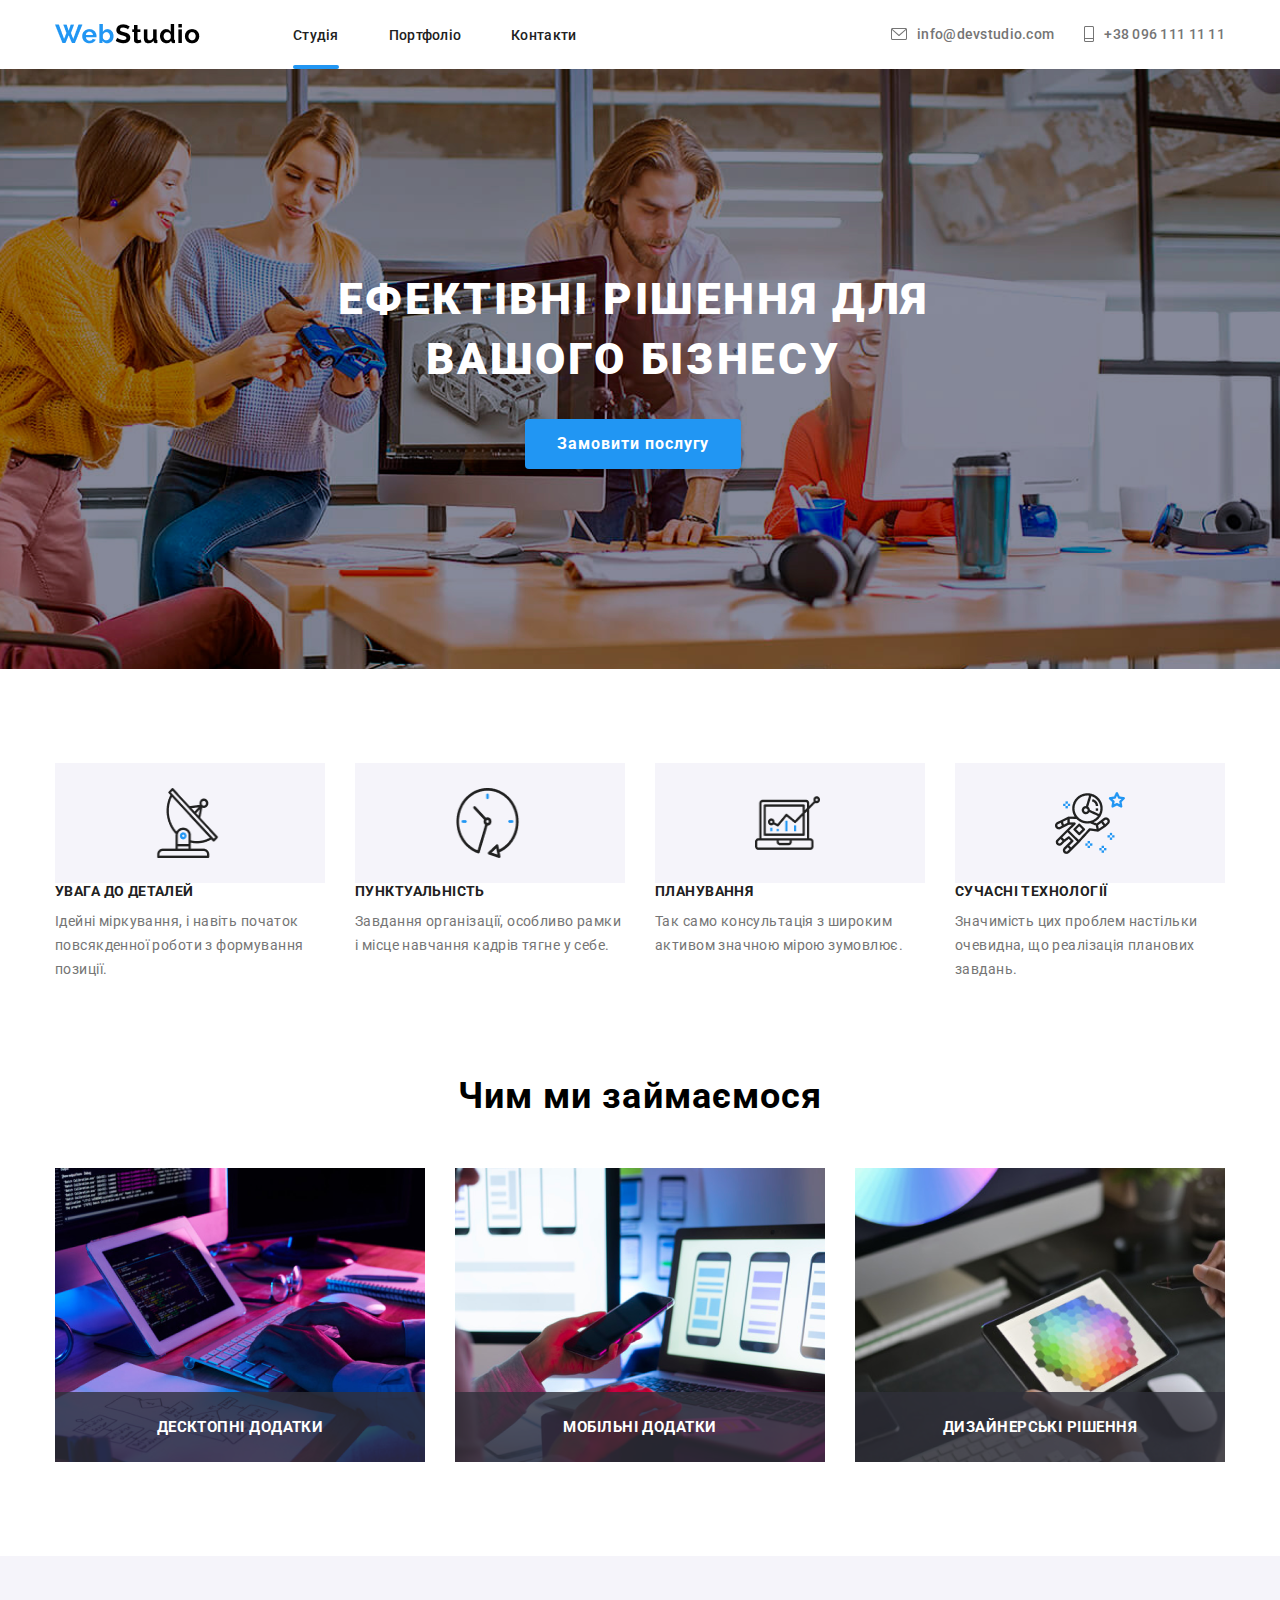
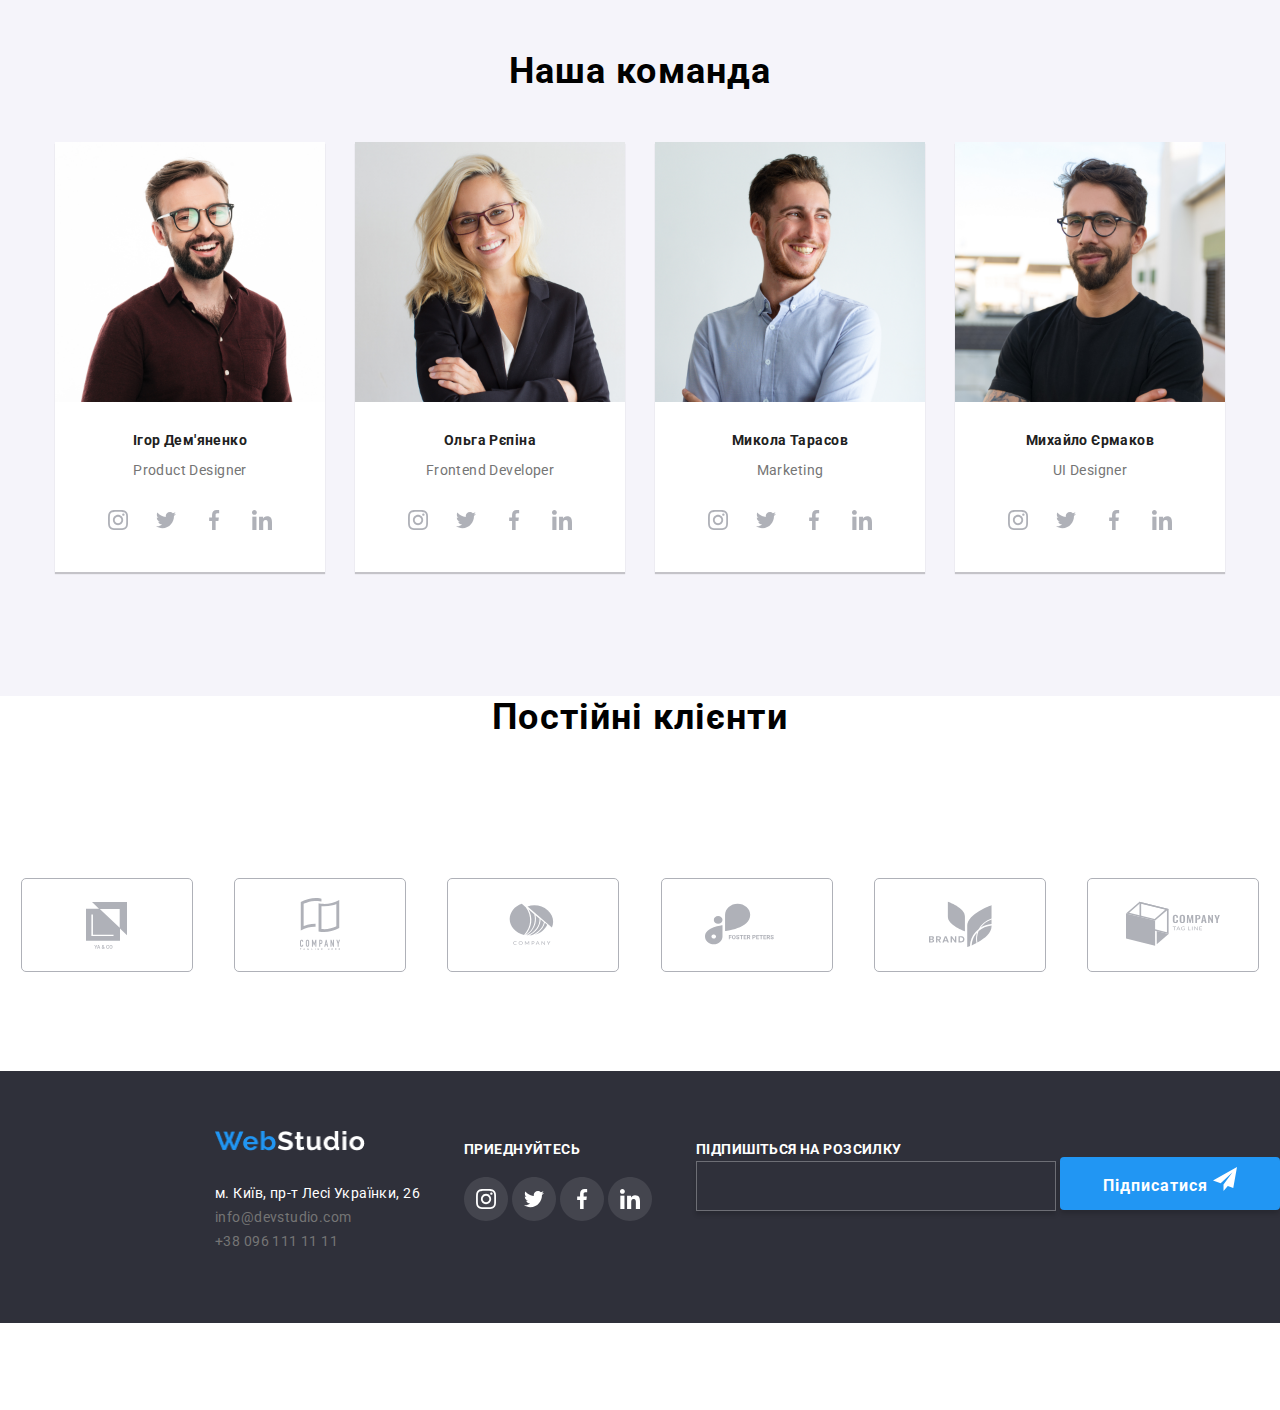
==== commit 57b5480b: "s" ====
--- a/WebStudio/index.html
+++ b/WebStudio/index.html
@@ -1,794 +1,823 @@
-<!DOCTYPE html>
 <html lang="en">
 
 <head>
-  <meta charset="UTF-8" />
-  <meta name="viewport" content="width=device-width, initial-scale=1.0" />
-  <title>WebStudio</title>
-  <link rel="stylesheet" href="./css/style.css" />
+    <meta charset="UTF-8">
+    <meta name="viewport" content="width=device-width, initial-scale=1.0">
+    <title>WebStudio</title>
+    <link rel="stylesheet" href="style.css">
 </head>
 
 <body>
-  <header class="header">
-    <div class="header_container">
-      <div class="header_left">
-        <img class="header_logo" src="./img/HeaderLogo.png" alt="header logo" />
-        <nav>
-          <ul class="header_navigation">
-            <li class="header_navigation--item active light-blue">
-              <a href="#">Студія</a>
-            </li>
-            <li class="header_navigation--item">
-              <a href="./pages/portfolio.html">Портфоліо</a>
-            </li>
-            <li class="header_navigation--item"><a href="#">Контакти</a></li>
-          </ul>
-        </nav>
-      </div>
-      <div class="header_right">
-        <div class="header_right--part">
-          <svg width="16" height="12" viewBox="0 0 16 12" fill="none" xmlns="http://www.w3.org/2000/svg">
-            <path
-              d="M14.5 0H1.50001C0.672854 0 0 0.672853 0 1.50001V10.5C0 11.3271 0.672854 12 1.50001 12H14.5C15.3271 12 16 11.3271 16 10.5V1.50001C16 0.672853 15.3271 0 14.5 0ZM14.5 0.999994C14.5679 0.999994 14.6325 1.01409 14.6916 1.0387L8 6.83838L1.30833 1.0387C1.36742 1.01412 1.43204 0.999994 1.49998 0.999994H14.5ZM14.5 11H1.50001C1.22414 11 0.999996 10.7759 0.999996 10.5V2.09521L7.67236 7.87792C7.76661 7.95944 7.8833 7.99999 8 7.99999C8.1167 7.99999 8.23339 7.95948 8.32764 7.87792L15 2.09521V10.5C15 10.7759 14.7759 11 14.5 11Z"
-              fill="#757575" />
-          </svg>
-          <a href="mailto:info@devstudio.com" class="header_right--link">info@devstudio.com</a>
+    <header class="header">
+        <div class="header_container">
+            <div class="header_left">
+                <img class="header_logo" src="./img/HeaderLogo.png" alt="header logo">
+                <nav>
+                    <ul class="header_navigation">
+                        <li class="header_navigation--item"><a href="/WebStudio/index.html" >Студія</a><div class="header_navigation--item--blue--line"></div></li>
+                        <li class="header_navigation--item"><a href="/WebStudio/pages/portfolio.html">Портфоліо</a></li>
+                        <li class="header_navigation--item"><a href="#">Контакти</a></li>
+                    </ul>
+                </nav>
+            </div>
+            <div class="header_right">
+                <div class="header_right--part"><svg width="16" height="12" class="header_svg" viewBox="0 0 16 12"
+                        fill="none" xmlns="http://www.w3.org/2000/svg">
+                        <path
+                            d="M14.5 0H1.50001C0.672854 0 0 0.672853 0 1.50001V10.5C0 11.3271 0.672854 12 1.50001 12H14.5C15.3271 12 16 11.3271 16 10.5V1.50001C16 0.672853 15.3271 0 14.5 0ZM14.5 0.999994C14.5679 0.999994 14.6325 1.01409 14.6916 1.0387L8 6.83838L1.30833 1.0387C1.36742 1.01412 1.43204 0.999994 1.49998 0.999994H14.5ZM14.5 11H1.50001C1.22414 11 0.999996 10.7759 0.999996 10.5V2.09521L7.67236 7.87792C7.76661 7.95944 7.8833 7.99999 8 7.99999C8.1167 7.99999 8.23339 7.95948 8.32764 7.87792L15 2.09521V10.5C15 10.7759 14.7759 11 14.5 11Z"
+                            fill="#757575" />
+                    </svg>
+                    <a href="mailto:info@devstudio.com" class="header_right--link">info@devstudio.com</a>
+                </div>
+                <div class="header_right--part"><svg width="10" height="16" class="header_svg" viewBox="0 0 10 16"
+                        fill="none" xmlns="http://www.w3.org/2000/svg">
+                        <path
+                            d="M8.5 0H1.5C0.672848 0 0 0.672848 0 1.5V14.5C0 15.3272 0.672848 16 1.5 16H8.5C9.32715 16 10 15.3272 10 14.5V1.5C10 0.672848 9.32715 0 8.5 0ZM1.5 1H8.5C8.77588 1 9 1.22412 9 1.5V12H1V1.5C1 1.22412 1.22412 1 1.5 1ZM8.5 15H1.5C1.22412 15 1 14.7759 1 14.5V13H9V14.5C9 14.7759 8.77588 15 8.5 15Z"
+                            fill="#757575" />
+                    </svg>
+                    <a href="tel:+380961111111" class="header_right--link">+38 096 111 11 11</a>
+                </div>
+            </div>
         </div>
-        <div class="header_right--part">
-          <svg width="10" height="16" viewBox="0 0 10 16" fill="none" xmlns="http://www.w3.org/2000/svg">
-            <path
-              d="M8.5 0H1.5C0.672848 0 0 0.672848 0 1.5V14.5C0 15.3272 0.672848 16 1.5 16H8.5C9.32715 16 10 15.3272 10 14.5V1.5C10 0.672848 9.32715 0 8.5 0ZM1.5 1H8.5C8.77588 1 9 1.22412 9 1.5V12H1V1.5C1 1.22412 1.22412 1 1.5 1ZM8.5 15H1.5C1.22412 15 1 14.7759 1 14.5V13H9V14.5C9 14.7759 8.77588 15 8.5 15Z"
-              fill="#757575" />
-            <path
-              d="M2.35355 13.7389C2.54882 13.9213 2.54882 14.2169 2.35355 14.3992C2.15828 14.5816 1.84172 14.5816 1.64645 14.3992C1.45118 14.2169 1.45118 13.9213 1.64645 13.7389C1.84172 13.5566 2.15828 13.5566 2.35355 13.7389Z"
-              fill="#757575" />
-          </svg>
-          <a href="tel:+380961111111" class="header_right--link">+38 096 111 11 11</a>
+    </header>
+    <main class="main">
+        <section class="main_first--section">
+            <div class="main_first--container">
+                <h1 class="main_first--title">
+                    ЕФЕКТІВНІ РІШЕННЯ ДЛЯ ВАШОГО БІЗНЕСУ
+                </h1>
+                <button class="main_first--btn" data-modal-open>Замовити послугу</button>
+            </div>
+        </section>
+        <section class="main_second--section">
+            <div class="main_second--container">
+                <div class="main_second--card">
+                    <div class="main_second--img"><img class="qweee" src="/WebStudio/img/antenna 1.png" alt="antenna"
+                            width="65px" height="70px"></div>
+                    <h3 class="main_second--title">УВАГА ДО ДЕТАЛЕЙ</h3>
+                    <p class="main_second--text">Ідейні міркування, і навіть початок повсякденної роботи з формування
+                        позиції.</p>
+                </div>
+                <div class="main_second--card">
+                    <div class="main_second--img"><img class="qweee" src="/WebStudio/img/clock 1.png" alt="clock"
+                            width="65px" height="70px"></div>
+                    <h3 class="main_second--title">ПУНКТУАЛЬНІСТЬ</h3>
+                    <p class="main_second--text">Завдання організації, особливо рамки і місце навчання кадрів тягне у
+                        себе.</p>
+                </div>
+                <div class="main_second--card">
+                    <div class="main_second--img"><img class="qweee" src="/WebStudio/img/diagram 1.png" alt="diagram"
+                            width="65px" height="70px"></div>
+                    <h3 class="main_second--title">ПЛАНУВАННЯ</h3>
+                    <p class="main_second--text">Так само консультація з широким активом значною мірою зумовлює.</p>
+                </div>
+                <div class="main_second--card">
+                    <div class="main_second--img"><img class="qweee" src="/WebStudio/img/astronaut 1.png"
+                            alt="astronaut" width="70px" height="70px"></div>
+                    <h3 class="main_second--title">СУЧАСНІ ТЕХНОЛОГІЇ</h3>
+                    <p class="main_second--text">Значимість цих проблем настільки очевидна, що реалізація планових
+                        завдань.</p>
+                </div>
+            </div>
+
+        </section>
+        <section class="main_third--section">
+            <div class="main_third--container">
+                <h2 class="main_third--title">Чим ми займаємося</h2>
+                <div class="main_third--images">
+                    <div class="main_third--img">
+                        <img src="/WebStudio/img/card1.png">
+                        <div class="main_third--img--wrapper"><h2 class="rete-in-img">Десктопні додатки</h2></div>
+                        
+                    </div>
+                    <div class="main_third--img">
+                        <img src="/WebStudio/img/card2.png">
+                        <div class="main_third--img--wrapper"><h2 class="rete-in-img">Мобільні додатки</h2></div>
+                        
+                    </div>
+                    <div class="main_third--img">
+                        <img src="/WebStudio/img/card3.png">
+                        <div class="main_third--img--wrapper"><h2 class="rete-in-img">Дизайнерські рішення</h2></div>
+
+                    </div>
+                </div>
+            </div>
+        </section>
+        <section class="main_fourth--section">
+            <div class="main_fourth--container">
+                <h3 class="main_fourth--title">Наша команда</h3>
+                <div class="main_fourth--cards">
+                    <div class="main_fourth--card">
+                        <img src="./img/card4.png" alt="men" width="270px" height="260px">
+                        <h5 class="main_forth--card--title">Ігор Дем'яненко</h5>
+                        <p class="main_fourth--card--text">Product Designer</p>
+                        <div class="card_svg">
+                            <svg width="44" height="44" viewBox="0 0 44 44" fill="none"
+                                xmlns="http://www.w3.org/2000/svg">
+                                <path
+                                    d="M44 21.9999C44 28.0751 41.5376 33.5751 37.5564 37.5563C33.5751 41.5375 28.0751 43.9999 22 43.9999C15.9249 43.9999 10.4249 41.5375 6.44365 37.5563C2.46243 33.5751 0 28.0751 0 21.9999C0 15.9248 2.46243 10.4248 6.44365 6.44359C10.4249 2.46237 15.9249 -6.10352e-05 22 -6.10352e-05C28.0751 -6.10352e-05 33.5751 2.46237 37.5564 6.44359C41.5376 10.4248 44 15.9248 44 21.9999Z"
+                                    fill="white" />
+                                <g clip-path="url(#clip0_11_3173)">
+                                    <path
+                                        d="M31.9804 17.8801C31.9336 16.8174 31.7617 16.0868 31.5156 15.4537C31.2616 14.7818 30.8709 14.1801 30.359 13.68C29.8589 13.1721 29.2533 12.7774 28.5891 12.5274C27.9524 12.2813 27.2256 12.1094 26.163 12.0626C25.0924 12.0118 24.7525 12 22.0371 12C19.3217 12 18.9818 12.0118 17.9152 12.0586C16.8525 12.1055 16.1219 12.2775 15.489 12.5235C14.8169 12.7774 14.2153 13.1681 13.7152 13.68C13.2073 14.1801 12.8127 14.7857 12.5626 15.4499C12.3164 16.0868 12.1446 16.8134 12.0977 17.8761C12.0469 18.9467 12.0352 19.2866 12.0352 22.002C12.0352 24.7173 12.0469 25.0572 12.0938 26.1239C12.1406 27.1865 12.3126 27.9171 12.5588 28.5502C12.8127 29.2221 13.2073 29.8238 13.7152 30.3239C14.2153 30.8318 14.8209 31.2265 15.4851 31.4765C16.1219 31.7226 16.8486 31.8945 17.9114 31.9413C18.9779 31.9883 19.3179 31.9999 22.0333 31.9999C24.7487 31.9999 25.0885 31.9883 26.1552 31.9413C27.2179 31.8945 27.9484 31.7226 28.5813 31.4765C29.9254 30.9568 30.9881 29.8941 31.5078 28.5502C31.7538 27.9133 31.9258 27.1865 31.9727 26.1239C32.0195 25.0572 32.0313 24.7173 32.0313 22.002C32.0313 19.2866 32.0273 18.9467 31.9804 17.8801ZM30.1794 26.0457C30.1364 27.0225 29.9723 27.5499 29.8356 27.9015C29.4995 28.7728 28.808 29.4643 27.9367 29.8004C27.5851 29.9372 27.0538 30.1012 26.0809 30.1441C25.026 30.1911 24.7096 30.2027 22.0411 30.2027C19.3726 30.2027 19.0522 30.1911 18.0011 30.1441C17.0244 30.1012 16.4969 29.9372 16.1453 29.8004C15.7117 29.6402 15.317 29.3862 14.9967 29.0541C14.6646 28.7298 14.4106 28.3391 14.2504 27.9055C14.1137 27.5539 13.9496 27.0225 13.9067 26.0497C13.8597 24.9948 13.8481 24.6783 13.8481 22.0097C13.8481 19.3412 13.8597 19.0209 13.9067 17.9699C13.9496 16.9932 14.1137 16.4657 14.2504 16.1141C14.4106 15.6804 14.6646 15.2859 15.0007 14.9654C15.3248 14.6333 15.7155 14.3793 16.1493 14.2192C16.5009 14.0825 17.0323 13.9184 18.0051 13.8754C19.06 13.8285 19.3765 13.8168 22.0449 13.8168C24.7174 13.8168 25.0337 13.8285 26.0848 13.8754C27.0616 13.9184 27.589 14.0825 27.9407 14.2192C28.3742 14.3793 28.7689 14.6333 29.0893 14.9654C29.4213 15.2897 29.6753 15.6804 29.8356 16.1141C29.9723 16.4657 30.1364 16.997 30.1794 17.9699C30.2263 19.0248 30.238 19.3412 30.238 22.0097C30.238 24.6783 30.2263 24.9908 30.1794 26.0457Z"
+                                        fill="#AFB1B8" />
+                                    <path
+                                        d="M22.0371 16.8642C19.2007 16.8642 16.8994 19.1654 16.8994 22.0019C16.8994 24.8385 19.2007 27.1396 22.0371 27.1396C24.8737 27.1396 27.1749 24.8385 27.1749 22.0019C27.1749 19.1654 24.8737 16.8642 22.0371 16.8642ZM22.0371 25.3346C20.197 25.3346 18.7044 23.8422 18.7044 22.0019C18.7044 20.1617 20.197 18.6692 22.0371 18.6692C23.8774 18.6692 25.3698 20.1617 25.3698 22.0019C25.3698 23.8422 23.8774 25.3346 22.0371 25.3346Z"
+                                        fill="#AFB1B8" />
+                                    <path
+                                        d="M28.5775 16.6611C28.5775 17.3235 28.0404 17.8605 27.3779 17.8605C26.7155 17.8605 26.1785 17.3235 26.1785 16.6611C26.1785 15.9986 26.7155 15.4617 27.3779 15.4617C28.0404 15.4617 28.5775 15.9986 28.5775 16.6611Z"
+                                        fill="#AFB1B8" />
+                                </g>
+                                <defs>
+                                    <clipPath id="clip0_11_3173">
+                                        <rect width="20" height="20" fill="white" transform="translate(12 12)" />
+                                    </clipPath>
+                                </defs>
+                            </svg>
+                            <svg width="44" height="44" viewBox="0 0 44 44" fill="none"
+                                xmlns="http://www.w3.org/2000/svg">
+                                <path
+                                    d="M44 21.9999C44 28.0751 41.5376 33.5751 37.5564 37.5563C33.5751 41.5375 28.0751 43.9999 22 43.9999C15.9249 43.9999 10.4249 41.5375 6.44365 37.5563C2.46243 33.5751 0 28.0751 0 21.9999C0 15.9248 2.46243 10.4248 6.44365 6.44359C10.4249 2.46237 15.9249 -6.10352e-05 22 -6.10352e-05C28.0751 -6.10352e-05 33.5751 2.46237 37.5564 6.44359C41.5376 10.4248 44 15.9248 44 21.9999Z"
+                                    fill="white" />
+                                <g clip-path="url(#clip0_11_3139)">
+                                    <path
+                                        d="M32 15.7988C31.2563 16.125 30.4637 16.3412 29.6375 16.4462C30.4875 15.9388 31.1363 15.1412 31.4412 14.18C30.6488 14.6525 29.7738 14.9863 28.8412 15.1725C28.0887 14.3713 27.0162 13.875 25.8462 13.875C23.5763 13.875 21.7487 15.7175 21.7487 17.9763C21.7487 18.3012 21.7762 18.6137 21.8438 18.9112C18.435 18.745 15.4188 17.1113 13.3925 14.6225C13.0387 15.2363 12.8313 15.9388 12.8313 16.695C12.8313 18.115 13.5625 19.3737 14.6525 20.1025C13.9937 20.09 13.3475 19.8988 12.8 19.5975C12.8 19.61 12.8 19.6262 12.8 19.6425C12.8 21.635 14.2212 23.29 16.085 23.6712C15.7512 23.7625 15.3875 23.8062 15.01 23.8062C14.7475 23.8062 14.4825 23.7913 14.2337 23.7362C14.765 25.36 16.2725 26.5538 18.065 26.5925C16.67 27.6838 14.8988 28.3412 12.9813 28.3412C12.645 28.3412 12.3225 28.3263 12 28.285C13.8162 29.4563 15.9688 30.125 18.29 30.125C25.835 30.125 29.96 23.875 29.96 18.4575C29.96 18.2762 29.9538 18.1013 29.945 17.9275C30.7588 17.35 31.4425 16.6288 32 15.7988Z"
+                                        fill="#AFB1B8" />
+                                </g>
+                                <defs>
+                                    <clipPath id="clip0_11_3139">
+                                        <rect width="20" height="20" fill="white" transform="translate(12 12)" />
+                                    </clipPath>
+                                </defs>
+                            </svg>
+                            <svg width="44" height="44" viewBox="0 0 44 44" fill="none"
+                                xmlns="http://www.w3.org/2000/svg">
+                                <path
+                                    d="M44 21.9999C44 28.0751 41.5376 33.5751 37.5564 37.5563C33.5751 41.5375 28.0751 43.9999 22 43.9999C15.9249 43.9999 10.4249 41.5375 6.44365 37.5563C2.46243 33.5751 0 28.0751 0 21.9999C0 15.9248 2.46243 10.4248 6.44365 6.44359C10.4249 2.46237 15.9249 -6.10352e-05 22 -6.10352e-05C28.0751 -6.10352e-05 33.5751 2.46237 37.5564 6.44359C41.5376 10.4248 44 15.9248 44 21.9999Z"
+                                    fill="white" />
+                                <g clip-path="url(#clip0_11_3135)">
+                                    <path
+                                        d="M25.3309 15.3208H27.1567V12.1408C26.8417 12.0975 25.7584 12 24.4967 12C21.8642 12 20.0609 13.6558 20.0609 16.6992V19.5H17.1559V23.055H20.0609V32H23.6226V23.0558H26.4101L26.8526 19.5008H23.6217V17.0517C23.6226 16.0242 23.8992 15.3208 25.3309 15.3208Z"
+                                        fill="#AFB1B8" />
+                                </g>
+                                <defs>
+                                    <clipPath id="clip0_11_3135">
+                                        <rect width="20" height="20" fill="white" transform="translate(12 12)" />
+                                    </clipPath>
+                                </defs>
+                            </svg>
+                            <svg width="44" height="44" viewBox="0 0 44 44" fill="none"
+                                xmlns="http://www.w3.org/2000/svg">
+                                <path
+                                    d="M44 21.9999C44 28.0751 41.5376 33.5751 37.5564 37.5563C33.5751 41.5375 28.0751 43.9999 22 43.9999C15.9249 43.9999 10.4249 41.5375 6.44365 37.5563C2.46243 33.5751 0 28.0751 0 21.9999C0 15.9248 2.46243 10.4248 6.44365 6.44359C10.4249 2.46237 15.9249 -6.10352e-05 22 -6.10352e-05C28.0751 -6.10352e-05 33.5751 2.46237 37.5564 6.44359C41.5376 10.4248 44 15.9248 44 21.9999Z"
+                                    fill="white" />
+                                <g clip-path="url(#clip0_11_3129)">
+                                    <path
+                                        d="M31.9951 32V31.9992H32.0001V24.6642C32.0001 21.0759 31.2276 18.3117 27.0326 18.3117C25.0159 18.3117 23.6626 19.4184 23.1101 20.4675H23.0517V18.6467H19.0742V31.9992H23.2159V25.3875C23.2159 23.6467 23.5459 21.9634 25.7017 21.9634C27.8259 21.9634 27.8576 23.95 27.8576 25.4992V32H31.9951Z"
+                                        fill="#AFB1B8" />
+                                    <path d="M12.33 18.6475H16.4766V32H12.33V18.6475Z" fill="#AFB1B8" />
+                                    <path
+                                        d="M14.4017 12C13.0758 12 12 13.0758 12 14.4017C12 15.7275 13.0758 16.8258 14.4017 16.8258C15.7275 16.8258 16.8033 15.7275 16.8033 14.4017C16.8025 13.0758 15.7267 12 14.4017 12V12Z"
+                                        fill="#AFB1B8" />
+                                </g>
+                                <defs>
+                                    <clipPath id="clip0_11_3129">
+                                        <rect width="20" height="20" fill="white" transform="translate(12 12)" />
+                                    </clipPath>
+                                </defs>
+                            </svg>
+                        </div>
+                    </div>
+                    <div class="main_fourth--card">
+                        <img src="./img/card5.png" alt="women" width="270px" height="260px">
+                        <h5 class="main_forth--card--title">Ольга Рєпіна</h5>
+                        <p class="main_fourth--card--text">Frontend Developer</p>
+                        <div class="card_svg">
+                            <svg width="44" height="44" viewBox="0 0 44 44" fill="none"
+                                xmlns="http://www.w3.org/2000/svg">
+                                <path
+                                    d="M44 21.9999C44 28.0751 41.5376 33.5751 37.5564 37.5563C33.5751 41.5375 28.0751 43.9999 22 43.9999C15.9249 43.9999 10.4249 41.5375 6.44365 37.5563C2.46243 33.5751 0 28.0751 0 21.9999C0 15.9248 2.46243 10.4248 6.44365 6.44359C10.4249 2.46237 15.9249 -6.10352e-05 22 -6.10352e-05C28.0751 -6.10352e-05 33.5751 2.46237 37.5564 6.44359C41.5376 10.4248 44 15.9248 44 21.9999Z"
+                                    fill="white" />
+                                <g clip-path="url(#clip0_11_3173)">
+                                    <path
+                                        d="M31.9804 17.8801C31.9336 16.8174 31.7617 16.0868 31.5156 15.4537C31.2616 14.7818 30.8709 14.1801 30.359 13.68C29.8589 13.1721 29.2533 12.7774 28.5891 12.5274C27.9524 12.2813 27.2256 12.1094 26.163 12.0626C25.0924 12.0118 24.7525 12 22.0371 12C19.3217 12 18.9818 12.0118 17.9152 12.0586C16.8525 12.1055 16.1219 12.2775 15.489 12.5235C14.8169 12.7774 14.2153 13.1681 13.7152 13.68C13.2073 14.1801 12.8127 14.7857 12.5626 15.4499C12.3164 16.0868 12.1446 16.8134 12.0977 17.8761C12.0469 18.9467 12.0352 19.2866 12.0352 22.002C12.0352 24.7173 12.0469 25.0572 12.0938 26.1239C12.1406 27.1865 12.3126 27.9171 12.5588 28.5502C12.8127 29.2221 13.2073 29.8238 13.7152 30.3239C14.2153 30.8318 14.8209 31.2265 15.4851 31.4765C16.1219 31.7226 16.8486 31.8945 17.9114 31.9413C18.9779 31.9883 19.3179 31.9999 22.0333 31.9999C24.7487 31.9999 25.0885 31.9883 26.1552 31.9413C27.2179 31.8945 27.9484 31.7226 28.5813 31.4765C29.9254 30.9568 30.9881 29.8941 31.5078 28.5502C31.7538 27.9133 31.9258 27.1865 31.9727 26.1239C32.0195 25.0572 32.0313 24.7173 32.0313 22.002C32.0313 19.2866 32.0273 18.9467 31.9804 17.8801ZM30.1794 26.0457C30.1364 27.0225 29.9723 27.5499 29.8356 27.9015C29.4995 28.7728 28.808 29.4643 27.9367 29.8004C27.5851 29.9372 27.0538 30.1012 26.0809 30.1441C25.026 30.1911 24.7096 30.2027 22.0411 30.2027C19.3726 30.2027 19.0522 30.1911 18.0011 30.1441C17.0244 30.1012 16.4969 29.9372 16.1453 29.8004C15.7117 29.6402 15.317 29.3862 14.9967 29.0541C14.6646 28.7298 14.4106 28.3391 14.2504 27.9055C14.1137 27.5539 13.9496 27.0225 13.9067 26.0497C13.8597 24.9948 13.8481 24.6783 13.8481 22.0097C13.8481 19.3412 13.8597 19.0209 13.9067 17.9699C13.9496 16.9932 14.1137 16.4657 14.2504 16.1141C14.4106 15.6804 14.6646 15.2859 15.0007 14.9654C15.3248 14.6333 15.7155 14.3793 16.1493 14.2192C16.5009 14.0825 17.0323 13.9184 18.0051 13.8754C19.06 13.8285 19.3765 13.8168 22.0449 13.8168C24.7174 13.8168 25.0337 13.8285 26.0848 13.8754C27.0616 13.9184 27.589 14.0825 27.9407 14.2192C28.3742 14.3793 28.7689 14.6333 29.0893 14.9654C29.4213 15.2897 29.6753 15.6804 29.8356 16.1141C29.9723 16.4657 30.1364 16.997 30.1794 17.9699C30.2263 19.0248 30.238 19.3412 30.238 22.0097C30.238 24.6783 30.2263 24.9908 30.1794 26.0457Z"
+                                        fill="#AFB1B8" />
+                                    <path
+                                        d="M22.0371 16.8642C19.2007 16.8642 16.8994 19.1654 16.8994 22.0019C16.8994 24.8385 19.2007 27.1396 22.0371 27.1396C24.8737 27.1396 27.1749 24.8385 27.1749 22.0019C27.1749 19.1654 24.8737 16.8642 22.0371 16.8642ZM22.0371 25.3346C20.197 25.3346 18.7044 23.8422 18.7044 22.0019C18.7044 20.1617 20.197 18.6692 22.0371 18.6692C23.8774 18.6692 25.3698 20.1617 25.3698 22.0019C25.3698 23.8422 23.8774 25.3346 22.0371 25.3346Z"
+                                        fill="#AFB1B8" />
+                                    <path
+                                        d="M28.5775 16.6611C28.5775 17.3235 28.0404 17.8605 27.3779 17.8605C26.7155 17.8605 26.1785 17.3235 26.1785 16.6611C26.1785 15.9986 26.7155 15.4617 27.3779 15.4617C28.0404 15.4617 28.5775 15.9986 28.5775 16.6611Z"
+                                        fill="#AFB1B8" />
+                                </g>
+                                <defs>
+                                    <clipPath id="clip0_11_3173">
+                                        <rect width="20" height="20" fill="white" transform="translate(12 12)" />
+                                    </clipPath>
+                                </defs>
+                            </svg>
+                            <svg width="44" height="44" viewBox="0 0 44 44" fill="none"
+                                xmlns="http://www.w3.org/2000/svg">
+                                <path
+                                    d="M44 21.9999C44 28.0751 41.5376 33.5751 37.5564 37.5563C33.5751 41.5375 28.0751 43.9999 22 43.9999C15.9249 43.9999 10.4249 41.5375 6.44365 37.5563C2.46243 33.5751 0 28.0751 0 21.9999C0 15.9248 2.46243 10.4248 6.44365 6.44359C10.4249 2.46237 15.9249 -6.10352e-05 22 -6.10352e-05C28.0751 -6.10352e-05 33.5751 2.46237 37.5564 6.44359C41.5376 10.4248 44 15.9248 44 21.9999Z"
+                                    fill="white" />
+                                <g clip-path="url(#clip0_11_3139)">
+                                    <path
+                                        d="M32 15.7988C31.2563 16.125 30.4637 16.3412 29.6375 16.4462C30.4875 15.9388 31.1363 15.1412 31.4412 14.18C30.6488 14.6525 29.7738 14.9863 28.8412 15.1725C28.0887 14.3713 27.0162 13.875 25.8462 13.875C23.5763 13.875 21.7487 15.7175 21.7487 17.9763C21.7487 18.3012 21.7762 18.6137 21.8438 18.9112C18.435 18.745 15.4188 17.1113 13.3925 14.6225C13.0387 15.2363 12.8313 15.9388 12.8313 16.695C12.8313 18.115 13.5625 19.3737 14.6525 20.1025C13.9937 20.09 13.3475 19.8988 12.8 19.5975C12.8 19.61 12.8 19.6262 12.8 19.6425C12.8 21.635 14.2212 23.29 16.085 23.6712C15.7512 23.7625 15.3875 23.8062 15.01 23.8062C14.7475 23.8062 14.4825 23.7913 14.2337 23.7362C14.765 25.36 16.2725 26.5538 18.065 26.5925C16.67 27.6838 14.8988 28.3412 12.9813 28.3412C12.645 28.3412 12.3225 28.3263 12 28.285C13.8162 29.4563 15.9688 30.125 18.29 30.125C25.835 30.125 29.96 23.875 29.96 18.4575C29.96 18.2762 29.9538 18.1013 29.945 17.9275C30.7588 17.35 31.4425 16.6288 32 15.7988Z"
+                                        fill="#AFB1B8" />
+                                </g>
+                                <defs>
+                                    <clipPath id="clip0_11_3139">
+                                        <rect width="20" height="20" fill="white" transform="translate(12 12)" />
+                                    </clipPath>
+                                </defs>
+                            </svg>
+                            <svg width="44" height="44" viewBox="0 0 44 44" fill="none"
+                                xmlns="http://www.w3.org/2000/svg">
+                                <path
+                                    d="M44 21.9999C44 28.0751 41.5376 33.5751 37.5564 37.5563C33.5751 41.5375 28.0751 43.9999 22 43.9999C15.9249 43.9999 10.4249 41.5375 6.44365 37.5563C2.46243 33.5751 0 28.0751 0 21.9999C0 15.9248 2.46243 10.4248 6.44365 6.44359C10.4249 2.46237 15.9249 -6.10352e-05 22 -6.10352e-05C28.0751 -6.10352e-05 33.5751 2.46237 37.5564 6.44359C41.5376 10.4248 44 15.9248 44 21.9999Z"
+                                    fill="white" />
+                                <g clip-path="url(#clip0_11_3135)">
+                                    <path
+                                        d="M25.3309 15.3208H27.1567V12.1408C26.8417 12.0975 25.7584 12 24.4967 12C21.8642 12 20.0609 13.6558 20.0609 16.6992V19.5H17.1559V23.055H20.0609V32H23.6226V23.0558H26.4101L26.8526 19.5008H23.6217V17.0517C23.6226 16.0242 23.8992 15.3208 25.3309 15.3208Z"
+                                        fill="#AFB1B8" />
+                                </g>
+                                <defs>
+                                    <clipPath id="clip0_11_3135">
+                                        <rect width="20" height="20" fill="white" transform="translate(12 12)" />
+                                    </clipPath>
+                                </defs>
+                            </svg>
+                            <svg width="44" height="44" viewBox="0 0 44 44" fill="none"
+                                xmlns="http://www.w3.org/2000/svg">
+                                <path
+                                    d="M44 21.9999C44 28.0751 41.5376 33.5751 37.5564 37.5563C33.5751 41.5375 28.0751 43.9999 22 43.9999C15.9249 43.9999 10.4249 41.5375 6.44365 37.5563C2.46243 33.5751 0 28.0751 0 21.9999C0 15.9248 2.46243 10.4248 6.44365 6.44359C10.4249 2.46237 15.9249 -6.10352e-05 22 -6.10352e-05C28.0751 -6.10352e-05 33.5751 2.46237 37.5564 6.44359C41.5376 10.4248 44 15.9248 44 21.9999Z"
+                                    fill="white" />
+                                <g clip-path="url(#clip0_11_3129)">
+                                    <path
+                                        d="M31.9951 32V31.9992H32.0001V24.6642C32.0001 21.0759 31.2276 18.3117 27.0326 18.3117C25.0159 18.3117 23.6626 19.4184 23.1101 20.4675H23.0517V18.6467H19.0742V31.9992H23.2159V25.3875C23.2159 23.6467 23.5459 21.9634 25.7017 21.9634C27.8259 21.9634 27.8576 23.95 27.8576 25.4992V32H31.9951Z"
+                                        fill="#AFB1B8" />
+                                    <path d="M12.33 18.6475H16.4766V32H12.33V18.6475Z" fill="#AFB1B8" />
+                                    <path
+                                        d="M14.4017 12C13.0758 12 12 13.0758 12 14.4017C12 15.7275 13.0758 16.8258 14.4017 16.8258C15.7275 16.8258 16.8033 15.7275 16.8033 14.4017C16.8025 13.0758 15.7267 12 14.4017 12V12Z"
+                                        fill="#AFB1B8" />
+                                </g>
+                                <defs>
+                                    <clipPath id="clip0_11_3129">
+                                        <rect width="20" height="20" fill="white" transform="translate(12 12)" />
+                                    </clipPath>
+                                </defs>
+                            </svg>
+                        </div>
+                    </div>
+                    <div class="main_fourth--card">
+                        <img src="./img/card6.png" alt="men" width="270px" height="260px">
+                        <h5 class="main_forth--card--title">Микола Тарасов</h5>
+                        <p class="main_fourth--card--text">Marketing</p>
+                        <div class="card_svg">
+                            <svg width="44" height="44" viewBox="0 0 44 44" fill="none"
+                                xmlns="http://www.w3.org/2000/svg">
+                                <path
+                                    d="M44 21.9999C44 28.0751 41.5376 33.5751 37.5564 37.5563C33.5751 41.5375 28.0751 43.9999 22 43.9999C15.9249 43.9999 10.4249 41.5375 6.44365 37.5563C2.46243 33.5751 0 28.0751 0 21.9999C0 15.9248 2.46243 10.4248 6.44365 6.44359C10.4249 2.46237 15.9249 -6.10352e-05 22 -6.10352e-05C28.0751 -6.10352e-05 33.5751 2.46237 37.5564 6.44359C41.5376 10.4248 44 15.9248 44 21.9999Z"
+                                    fill="white" />
+                                <g clip-path="url(#clip0_11_3173)">
+                                    <path
+                                        d="M31.9804 17.8801C31.9336 16.8174 31.7617 16.0868 31.5156 15.4537C31.2616 14.7818 30.8709 14.1801 30.359 13.68C29.8589 13.1721 29.2533 12.7774 28.5891 12.5274C27.9524 12.2813 27.2256 12.1094 26.163 12.0626C25.0924 12.0118 24.7525 12 22.0371 12C19.3217 12 18.9818 12.0118 17.9152 12.0586C16.8525 12.1055 16.1219 12.2775 15.489 12.5235C14.8169 12.7774 14.2153 13.1681 13.7152 13.68C13.2073 14.1801 12.8127 14.7857 12.5626 15.4499C12.3164 16.0868 12.1446 16.8134 12.0977 17.8761C12.0469 18.9467 12.0352 19.2866 12.0352 22.002C12.0352 24.7173 12.0469 25.0572 12.0938 26.1239C12.1406 27.1865 12.3126 27.9171 12.5588 28.5502C12.8127 29.2221 13.2073 29.8238 13.7152 30.3239C14.2153 30.8318 14.8209 31.2265 15.4851 31.4765C16.1219 31.7226 16.8486 31.8945 17.9114 31.9413C18.9779 31.9883 19.3179 31.9999 22.0333 31.9999C24.7487 31.9999 25.0885 31.9883 26.1552 31.9413C27.2179 31.8945 27.9484 31.7226 28.5813 31.4765C29.9254 30.9568 30.9881 29.8941 31.5078 28.5502C31.7538 27.9133 31.9258 27.1865 31.9727 26.1239C32.0195 25.0572 32.0313 24.7173 32.0313 22.002C32.0313 19.2866 32.0273 18.9467 31.9804 17.8801ZM30.1794 26.0457C30.1364 27.0225 29.9723 27.5499 29.8356 27.9015C29.4995 28.7728 28.808 29.4643 27.9367 29.8004C27.5851 29.9372 27.0538 30.1012 26.0809 30.1441C25.026 30.1911 24.7096 30.2027 22.0411 30.2027C19.3726 30.2027 19.0522 30.1911 18.0011 30.1441C17.0244 30.1012 16.4969 29.9372 16.1453 29.8004C15.7117 29.6402 15.317 29.3862 14.9967 29.0541C14.6646 28.7298 14.4106 28.3391 14.2504 27.9055C14.1137 27.5539 13.9496 27.0225 13.9067 26.0497C13.8597 24.9948 13.8481 24.6783 13.8481 22.0097C13.8481 19.3412 13.8597 19.0209 13.9067 17.9699C13.9496 16.9932 14.1137 16.4657 14.2504 16.1141C14.4106 15.6804 14.6646 15.2859 15.0007 14.9654C15.3248 14.6333 15.7155 14.3793 16.1493 14.2192C16.5009 14.0825 17.0323 13.9184 18.0051 13.8754C19.06 13.8285 19.3765 13.8168 22.0449 13.8168C24.7174 13.8168 25.0337 13.8285 26.0848 13.8754C27.0616 13.9184 27.589 14.0825 27.9407 14.2192C28.3742 14.3793 28.7689 14.6333 29.0893 14.9654C29.4213 15.2897 29.6753 15.6804 29.8356 16.1141C29.9723 16.4657 30.1364 16.997 30.1794 17.9699C30.2263 19.0248 30.238 19.3412 30.238 22.0097C30.238 24.6783 30.2263 24.9908 30.1794 26.0457Z"
+                                        fill="#AFB1B8" />
+                                    <path
+                                        d="M22.0371 16.8642C19.2007 16.8642 16.8994 19.1654 16.8994 22.0019C16.8994 24.8385 19.2007 27.1396 22.0371 27.1396C24.8737 27.1396 27.1749 24.8385 27.1749 22.0019C27.1749 19.1654 24.8737 16.8642 22.0371 16.8642ZM22.0371 25.3346C20.197 25.3346 18.7044 23.8422 18.7044 22.0019C18.7044 20.1617 20.197 18.6692 22.0371 18.6692C23.8774 18.6692 25.3698 20.1617 25.3698 22.0019C25.3698 23.8422 23.8774 25.3346 22.0371 25.3346Z"
+                                        fill="#AFB1B8" />
+                                    <path
+                                        d="M28.5775 16.6611C28.5775 17.3235 28.0404 17.8605 27.3779 17.8605C26.7155 17.8605 26.1785 17.3235 26.1785 16.6611C26.1785 15.9986 26.7155 15.4617 27.3779 15.4617C28.0404 15.4617 28.5775 15.9986 28.5775 16.6611Z"
+                                        fill="#AFB1B8" />
+                                </g>
+                                <defs>
+                                    <clipPath id="clip0_11_3173">
+                                        <rect width="20" height="20" fill="white" transform="translate(12 12)" />
+                                    </clipPath>
+                                </defs>
+                            </svg>
+                            <svg width="44" height="44" viewBox="0 0 44 44" fill="none"
+                                xmlns="http://www.w3.org/2000/svg">
+                                <path
+                                    d="M44 21.9999C44 28.0751 41.5376 33.5751 37.5564 37.5563C33.5751 41.5375 28.0751 43.9999 22 43.9999C15.9249 43.9999 10.4249 41.5375 6.44365 37.5563C2.46243 33.5751 0 28.0751 0 21.9999C0 15.9248 2.46243 10.4248 6.44365 6.44359C10.4249 2.46237 15.9249 -6.10352e-05 22 -6.10352e-05C28.0751 -6.10352e-05 33.5751 2.46237 37.5564 6.44359C41.5376 10.4248 44 15.9248 44 21.9999Z"
+                                    fill="white" />
+                                <g clip-path="url(#clip0_11_3139)">
+                                    <path
+                                        d="M32 15.7988C31.2563 16.125 30.4637 16.3412 29.6375 16.4462C30.4875 15.9388 31.1363 15.1412 31.4412 14.18C30.6488 14.6525 29.7738 14.9863 28.8412 15.1725C28.0887 14.3713 27.0162 13.875 25.8462 13.875C23.5763 13.875 21.7487 15.7175 21.7487 17.9763C21.7487 18.3012 21.7762 18.6137 21.8438 18.9112C18.435 18.745 15.4188 17.1113 13.3925 14.6225C13.0387 15.2363 12.8313 15.9388 12.8313 16.695C12.8313 18.115 13.5625 19.3737 14.6525 20.1025C13.9937 20.09 13.3475 19.8988 12.8 19.5975C12.8 19.61 12.8 19.6262 12.8 19.6425C12.8 21.635 14.2212 23.29 16.085 23.6712C15.7512 23.7625 15.3875 23.8062 15.01 23.8062C14.7475 23.8062 14.4825 23.7913 14.2337 23.7362C14.765 25.36 16.2725 26.5538 18.065 26.5925C16.67 27.6838 14.8988 28.3412 12.9813 28.3412C12.645 28.3412 12.3225 28.3263 12 28.285C13.8162 29.4563 15.9688 30.125 18.29 30.125C25.835 30.125 29.96 23.875 29.96 18.4575C29.96 18.2762 29.9538 18.1013 29.945 17.9275C30.7588 17.35 31.4425 16.6288 32 15.7988Z"
+                                        fill="#AFB1B8" />
+                                </g>
+                                <defs>
+                                    <clipPath id="clip0_11_3139">
+                                        <rect width="20" height="20" fill="white" transform="translate(12 12)" />
+                                    </clipPath>
+                                </defs>
+                            </svg>
+                            <svg width="44" height="44" viewBox="0 0 44 44" fill="none"
+                                xmlns="http://www.w3.org/2000/svg">
+                                <path
+                                    d="M44 21.9999C44 28.0751 41.5376 33.5751 37.5564 37.5563C33.5751 41.5375 28.0751 43.9999 22 43.9999C15.9249 43.9999 10.4249 41.5375 6.44365 37.5563C2.46243 33.5751 0 28.0751 0 21.9999C0 15.9248 2.46243 10.4248 6.44365 6.44359C10.4249 2.46237 15.9249 -6.10352e-05 22 -6.10352e-05C28.0751 -6.10352e-05 33.5751 2.46237 37.5564 6.44359C41.5376 10.4248 44 15.9248 44 21.9999Z"
+                                    fill="white" />
+                                <g clip-path="url(#clip0_11_3135)">
+                                    <path
+                                        d="M25.3309 15.3208H27.1567V12.1408C26.8417 12.0975 25.7584 12 24.4967 12C21.8642 12 20.0609 13.6558 20.0609 16.6992V19.5H17.1559V23.055H20.0609V32H23.6226V23.0558H26.4101L26.8526 19.5008H23.6217V17.0517C23.6226 16.0242 23.8992 15.3208 25.3309 15.3208Z"
+                                        fill="#AFB1B8" />
+                                </g>
+                                <defs>
+                                    <clipPath id="clip0_11_3135">
+                                        <rect width="20" height="20" fill="white" transform="translate(12 12)" />
+                                    </clipPath>
+                                </defs>
+                            </svg>
+                            <svg width="44" height="44" viewBox="0 0 44 44" fill="none"
+                                xmlns="http://www.w3.org/2000/svg">
+                                <path
+                                    d="M44 21.9999C44 28.0751 41.5376 33.5751 37.5564 37.5563C33.5751 41.5375 28.0751 43.9999 22 43.9999C15.9249 43.9999 10.4249 41.5375 6.44365 37.5563C2.46243 33.5751 0 28.0751 0 21.9999C0 15.9248 2.46243 10.4248 6.44365 6.44359C10.4249 2.46237 15.9249 -6.10352e-05 22 -6.10352e-05C28.0751 -6.10352e-05 33.5751 2.46237 37.5564 6.44359C41.5376 10.4248 44 15.9248 44 21.9999Z"
+                                    fill="white" />
+                                <g clip-path="url(#clip0_11_3129)">
+                                    <path
+                                        d="M31.9951 32V31.9992H32.0001V24.6642C32.0001 21.0759 31.2276 18.3117 27.0326 18.3117C25.0159 18.3117 23.6626 19.4184 23.1101 20.4675H23.0517V18.6467H19.0742V31.9992H23.2159V25.3875C23.2159 23.6467 23.5459 21.9634 25.7017 21.9634C27.8259 21.9634 27.8576 23.95 27.8576 25.4992V32H31.9951Z"
+                                        fill="#AFB1B8" />
+                                    <path d="M12.33 18.6475H16.4766V32H12.33V18.6475Z" fill="#AFB1B8" />
+                                    <path
+                                        d="M14.4017 12C13.0758 12 12 13.0758 12 14.4017C12 15.7275 13.0758 16.8258 14.4017 16.8258C15.7275 16.8258 16.8033 15.7275 16.8033 14.4017C16.8025 13.0758 15.7267 12 14.4017 12V12Z"
+                                        fill="#AFB1B8" />
+                                </g>
+                                <defs>
+                                    <clipPath id="clip0_11_3129">
+                                        <rect width="20" height="20" fill="white" transform="translate(12 12)" />
+                                    </clipPath>
+                                </defs>
+                            </svg>
+                        </div>
+                    </div>
+                    <div class="main_fourth--card">
+                        <img src="./img/card7.png" alt="men" width="270px" height="260px">
+                        <h5 class="main_forth--card--title">Михайло Єрмаков</h5>
+                        <p class="main_fourth--card--text">UI Designer</p>
+                        <div class="card_svg">
+                            <svg width="44" height="44" viewBox="0 0 44 44" fill="none"
+                                xmlns="http://www.w3.org/2000/svg">
+                                <path
+                                    d="M44 21.9999C44 28.0751 41.5376 33.5751 37.5564 37.5563C33.5751 41.5375 28.0751 43.9999 22 43.9999C15.9249 43.9999 10.4249 41.5375 6.44365 37.5563C2.46243 33.5751 0 28.0751 0 21.9999C0 15.9248 2.46243 10.4248 6.44365 6.44359C10.4249 2.46237 15.9249 -6.10352e-05 22 -6.10352e-05C28.0751 -6.10352e-05 33.5751 2.46237 37.5564 6.44359C41.5376 10.4248 44 15.9248 44 21.9999Z"
+                                    fill="white" />
+                                <g clip-path="url(#clip0_11_3173)">
+                                    <path
+                                        d="M31.9804 17.8801C31.9336 16.8174 31.7617 16.0868 31.5156 15.4537C31.2616 14.7818 30.8709 14.1801 30.359 13.68C29.8589 13.1721 29.2533 12.7774 28.5891 12.5274C27.9524 12.2813 27.2256 12.1094 26.163 12.0626C25.0924 12.0118 24.7525 12 22.0371 12C19.3217 12 18.9818 12.0118 17.9152 12.0586C16.8525 12.1055 16.1219 12.2775 15.489 12.5235C14.8169 12.7774 14.2153 13.1681 13.7152 13.68C13.2073 14.1801 12.8127 14.7857 12.5626 15.4499C12.3164 16.0868 12.1446 16.8134 12.0977 17.8761C12.0469 18.9467 12.0352 19.2866 12.0352 22.002C12.0352 24.7173 12.0469 25.0572 12.0938 26.1239C12.1406 27.1865 12.3126 27.9171 12.5588 28.5502C12.8127 29.2221 13.2073 29.8238 13.7152 30.3239C14.2153 30.8318 14.8209 31.2265 15.4851 31.4765C16.1219 31.7226 16.8486 31.8945 17.9114 31.9413C18.9779 31.9883 19.3179 31.9999 22.0333 31.9999C24.7487 31.9999 25.0885 31.9883 26.1552 31.9413C27.2179 31.8945 27.9484 31.7226 28.5813 31.4765C29.9254 30.9568 30.9881 29.8941 31.5078 28.5502C31.7538 27.9133 31.9258 27.1865 31.9727 26.1239C32.0195 25.0572 32.0313 24.7173 32.0313 22.002C32.0313 19.2866 32.0273 18.9467 31.9804 17.8801ZM30.1794 26.0457C30.1364 27.0225 29.9723 27.5499 29.8356 27.9015C29.4995 28.7728 28.808 29.4643 27.9367 29.8004C27.5851 29.9372 27.0538 30.1012 26.0809 30.1441C25.026 30.1911 24.7096 30.2027 22.0411 30.2027C19.3726 30.2027 19.0522 30.1911 18.0011 30.1441C17.0244 30.1012 16.4969 29.9372 16.1453 29.8004C15.7117 29.6402 15.317 29.3862 14.9967 29.0541C14.6646 28.7298 14.4106 28.3391 14.2504 27.9055C14.1137 27.5539 13.9496 27.0225 13.9067 26.0497C13.8597 24.9948 13.8481 24.6783 13.8481 22.0097C13.8481 19.3412 13.8597 19.0209 13.9067 17.9699C13.9496 16.9932 14.1137 16.4657 14.2504 16.1141C14.4106 15.6804 14.6646 15.2859 15.0007 14.9654C15.3248 14.6333 15.7155 14.3793 16.1493 14.2192C16.5009 14.0825 17.0323 13.9184 18.0051 13.8754C19.06 13.8285 19.3765 13.8168 22.0449 13.8168C24.7174 13.8168 25.0337 13.8285 26.0848 13.8754C27.0616 13.9184 27.589 14.0825 27.9407 14.2192C28.3742 14.3793 28.7689 14.6333 29.0893 14.9654C29.4213 15.2897 29.6753 15.6804 29.8356 16.1141C29.9723 16.4657 30.1364 16.997 30.1794 17.9699C30.2263 19.0248 30.238 19.3412 30.238 22.0097C30.238 24.6783 30.2263 24.9908 30.1794 26.0457Z"
+                                        fill="#AFB1B8" />
+                                    <path
+                                        d="M22.0371 16.8642C19.2007 16.8642 16.8994 19.1654 16.8994 22.0019C16.8994 24.8385 19.2007 27.1396 22.0371 27.1396C24.8737 27.1396 27.1749 24.8385 27.1749 22.0019C27.1749 19.1654 24.8737 16.8642 22.0371 16.8642ZM22.0371 25.3346C20.197 25.3346 18.7044 23.8422 18.7044 22.0019C18.7044 20.1617 20.197 18.6692 22.0371 18.6692C23.8774 18.6692 25.3698 20.1617 25.3698 22.0019C25.3698 23.8422 23.8774 25.3346 22.0371 25.3346Z"
+                                        fill="#AFB1B8" />
+                                    <path
+                                        d="M28.5775 16.6611C28.5775 17.3235 28.0404 17.8605 27.3779 17.8605C26.7155 17.8605 26.1785 17.3235 26.1785 16.6611C26.1785 15.9986 26.7155 15.4617 27.3779 15.4617C28.0404 15.4617 28.5775 15.9986 28.5775 16.6611Z"
+                                        fill="#AFB1B8" />
+                                </g>
+                                <defs>
+                                    <clipPath id="clip0_11_3173">
+                                        <rect width="20" height="20" fill="white" transform="translate(12 12)" />
+                                    </clipPath>
+                                </defs>
+                            </svg>
+                            <svg width="44" height="44" viewBox="0 0 44 44" fill="none"
+                                xmlns="http://www.w3.org/2000/svg">
+                                <path
+                                    d="M44 21.9999C44 28.0751 41.5376 33.5751 37.5564 37.5563C33.5751 41.5375 28.0751 43.9999 22 43.9999C15.9249 43.9999 10.4249 41.5375 6.44365 37.5563C2.46243 33.5751 0 28.0751 0 21.9999C0 15.9248 2.46243 10.4248 6.44365 6.44359C10.4249 2.46237 15.9249 -6.10352e-05 22 -6.10352e-05C28.0751 -6.10352e-05 33.5751 2.46237 37.5564 6.44359C41.5376 10.4248 44 15.9248 44 21.9999Z"
+                                    fill="white" />
+                                <g clip-path="url(#clip0_11_3139)">
+                                    <path
+                                        d="M32 15.7988C31.2563 16.125 30.4637 16.3412 29.6375 16.4462C30.4875 15.9388 31.1363 15.1412 31.4412 14.18C30.6488 14.6525 29.7738 14.9863 28.8412 15.1725C28.0887 14.3713 27.0162 13.875 25.8462 13.875C23.5763 13.875 21.7487 15.7175 21.7487 17.9763C21.7487 18.3012 21.7762 18.6137 21.8438 18.9112C18.435 18.745 15.4188 17.1113 13.3925 14.6225C13.0387 15.2363 12.8313 15.9388 12.8313 16.695C12.8313 18.115 13.5625 19.3737 14.6525 20.1025C13.9937 20.09 13.3475 19.8988 12.8 19.5975C12.8 19.61 12.8 19.6262 12.8 19.6425C12.8 21.635 14.2212 23.29 16.085 23.6712C15.7512 23.7625 15.3875 23.8062 15.01 23.8062C14.7475 23.8062 14.4825 23.7913 14.2337 23.7362C14.765 25.36 16.2725 26.5538 18.065 26.5925C16.67 27.6838 14.8988 28.3412 12.9813 28.3412C12.645 28.3412 12.3225 28.3263 12 28.285C13.8162 29.4563 15.9688 30.125 18.29 30.125C25.835 30.125 29.96 23.875 29.96 18.4575C29.96 18.2762 29.9538 18.1013 29.945 17.9275C30.7588 17.35 31.4425 16.6288 32 15.7988Z"
+                                        fill="#AFB1B8" />
+                                </g>
+                                <defs>
+                                    <clipPath id="clip0_11_3139">
+                                        <rect width="20" height="20" fill="white" transform="translate(12 12)" />
+                                    </clipPath>
+                                </defs>
+                            </svg>
+                            <svg width="44" height="44" viewBox="0 0 44 44" fill="none"
+                                xmlns="http://www.w3.org/2000/svg">
+                                <path
+                                    d="M44 21.9999C44 28.0751 41.5376 33.5751 37.5564 37.5563C33.5751 41.5375 28.0751 43.9999 22 43.9999C15.9249 43.9999 10.4249 41.5375 6.44365 37.5563C2.46243 33.5751 0 28.0751 0 21.9999C0 15.9248 2.46243 10.4248 6.44365 6.44359C10.4249 2.46237 15.9249 -6.10352e-05 22 -6.10352e-05C28.0751 -6.10352e-05 33.5751 2.46237 37.5564 6.44359C41.5376 10.4248 44 15.9248 44 21.9999Z"
+                                    fill="white" />
+                                <g clip-path="url(#clip0_11_3135)">
+                                    <path
+                                        d="M25.3309 15.3208H27.1567V12.1408C26.8417 12.0975 25.7584 12 24.4967 12C21.8642 12 20.0609 13.6558 20.0609 16.6992V19.5H17.1559V23.055H20.0609V32H23.6226V23.0558H26.4101L26.8526 19.5008H23.6217V17.0517C23.6226 16.0242 23.8992 15.3208 25.3309 15.3208Z"
+                                        fill="#AFB1B8" />
+                                </g>
+                                <defs>
+                                    <clipPath id="clip0_11_3135">
+                                        <rect width="20" height="20" fill="white" transform="translate(12 12)" />
+                                    </clipPath>
+                                </defs>
+                            </svg>
+                            <svg width="44" height="44" viewBox="0 0 44 44" fill="none"
+                                xmlns="http://www.w3.org/2000/svg">
+                                <path
+                                    d="M44 21.9999C44 28.0751 41.5376 33.5751 37.5564 37.5563C33.5751 41.5375 28.0751 43.9999 22 43.9999C15.9249 43.9999 10.4249 41.5375 6.44365 37.5563C2.46243 33.5751 0 28.0751 0 21.9999C0 15.9248 2.46243 10.4248 6.44365 6.44359C10.4249 2.46237 15.9249 -6.10352e-05 22 -6.10352e-05C28.0751 -6.10352e-05 33.5751 2.46237 37.5564 6.44359C41.5376 10.4248 44 15.9248 44 21.9999Z"
+                                    fill="white" />
+                                <g clip-path="url(#clip0_11_3129)">
+                                    <path
+                                        d="M31.9951 32V31.9992H32.0001V24.6642C32.0001 21.0759 31.2276 18.3117 27.0326 18.3117C25.0159 18.3117 23.6626 19.4184 23.1101 20.4675H23.0517V18.6467H19.0742V31.9992H23.2159V25.3875C23.2159 23.6467 23.5459 21.9634 25.7017 21.9634C27.8259 21.9634 27.8576 23.95 27.8576 25.4992V32H31.9951Z"
+                                        fill="#AFB1B8" />
+                                    <path d="M12.33 18.6475H16.4766V32H12.33V18.6475Z" fill="#AFB1B8" />
+                                    <path
+                                        d="M14.4017 12C13.0758 12 12 13.0758 12 14.4017C12 15.7275 13.0758 16.8258 14.4017 16.8258C15.7275 16.8258 16.8033 15.7275 16.8033 14.4017C16.8025 13.0758 15.7267 12 14.4017 12V12Z"
+                                        fill="#AFB1B8" />
+                                </g>
+                                <defs>
+                                    <clipPath id="clip0_11_3129">
+                                        <rect width="20" height="20" fill="white" transform="translate(12 12)" />
+                                    </clipPath>
+                                </defs>
+                            </svg>
+                        </div>
+                    </div>
+                </div>
+            </div>
+        </section>
+    </main>
+    <section class="nev_sektion--svg">
+        <h2 class="svg_section--h2">Постійні клієнти</h2>
+        <div class="svg_section">
+            <div class="svg_section--div">
+                <svg width="106" height="60" viewBox="0 0 106 60" fill="none" xmlns="http://www.w3.org/2000/svg">
+                    <path fill-rule="evenodd" clip-rule="evenodd"
+                        d="M38 7L45.0078 13.6341L32 13.6265V45.8137H66V33.507L73 40.1338V7H38ZM65.6924 32.7283L45.8226 13.918H65.6924V32.7283ZM59.5231 41.1055H37.3801V19.4579H38.9453V39.6397H59.5231V41.1055ZM42.6089 50.0991L41.791 51.7837L40.9731 50.0991H40.2871L41.481 52.3452V53.6538H42.1011V52.3452L43.2925 50.0991H42.6089ZM43.6367 53.6538L43.9248 52.8262H45.3018L45.5923 53.6538H46.2368L44.8916 50.0991H44.3374L42.9946 53.6538H43.6367ZM44.6133 50.8535L45.1284 52.3281H44.0981L44.6133 50.8535ZM47.8701 52.2427C47.7806 52.3794 47.7358 52.5299 47.7358 52.6943C47.7358 52.9938 47.8408 53.2371 48.0508 53.4243C48.2624 53.6099 48.5439 53.7026 48.8955 53.7026C49.2471 53.7026 49.5498 53.6074 49.8037 53.417L50.0039 53.6538H50.6924L50.1699 53.0361C50.375 52.7562 50.4775 52.3973 50.4775 51.9595H49.9624C49.9624 52.1987 49.9128 52.416 49.8135 52.6113L49.1274 51.8008L49.3691 51.625C49.54 51.5013 49.6629 51.3776 49.7378 51.2539C49.8127 51.1286 49.8501 50.9919 49.8501 50.8438C49.8501 50.6191 49.7671 50.4312 49.6011 50.2798C49.4367 50.1268 49.2251 50.0503 48.9663 50.0503C48.6798 50.0503 48.452 50.1317 48.2827 50.2944C48.1134 50.4556 48.0288 50.6753 48.0288 50.9536C48.0288 51.0675 48.0557 51.1855 48.1094 51.3076C48.1647 51.4297 48.2616 51.5778 48.3999 51.752C48.1362 51.9408 47.9596 52.1043 47.8701 52.2427ZM49.4741 53.0288C49.3 53.1623 49.1128 53.229 48.9126 53.229C48.7352 53.229 48.5936 53.1777 48.4878 53.0752C48.382 52.9727 48.3291 52.8392 48.3291 52.6748C48.3291 52.4844 48.4268 52.3151 48.6221 52.167L48.6978 52.1133L49.4741 53.0288ZM48.8369 51.4541C48.6693 51.2474 48.5854 51.0757 48.5854 50.939C48.5854 50.8201 48.6196 50.7217 48.688 50.6436C48.7563 50.5654 48.8483 50.5264 48.9639 50.5264C49.0713 50.5264 49.16 50.5597 49.23 50.6265C49.3 50.6916 49.335 50.7705 49.335 50.8633C49.335 51.0033 49.2845 51.118 49.1836 51.2075L49.1079 51.2686L48.8369 51.4541ZM54.623 53.3853C54.8672 53.172 55.0072 52.8758 55.043 52.4966H54.4277C54.3952 52.7505 54.3179 52.932 54.1958 53.041C54.0737 53.1501 53.8914 53.2046 53.6489 53.2046C53.3836 53.2046 53.1818 53.1037 53.0435 52.9019C52.9067 52.7 52.8384 52.4071 52.8384 52.0229V51.708C52.8416 51.3288 52.9149 51.0415 53.0581 50.8462C53.203 50.6493 53.4097 50.5508 53.6782 50.5508C53.9093 50.5508 54.0843 50.6077 54.2031 50.7217C54.3236 50.834 54.3984 51.0179 54.4277 51.2734H55.043C55.0039 50.8844 54.8647 50.5833 54.6255 50.3701C54.3862 50.1569 54.0705 50.0503 53.6782 50.0503C53.3869 50.0503 53.1297 50.1195 52.9067 50.2578C52.6854 50.3962 52.5153 50.5931 52.3965 50.8486C52.2777 51.1042 52.2183 51.3996 52.2183 51.7349V52.0669C52.2231 52.394 52.2842 52.6813 52.4014 52.9287C52.5186 53.1761 52.6846 53.3674 52.8994 53.5024C53.1159 53.6359 53.3657 53.7026 53.6489 53.7026C54.0542 53.7026 54.3789 53.5968 54.623 53.3853ZM58.2534 52.8872C58.3739 52.6235 58.4341 52.3175 58.4341 51.9692V51.7715C58.4325 51.4248 58.3706 51.1213 58.2485 50.8608C58.1265 50.5988 57.9531 50.3986 57.7285 50.2603C57.5055 50.1203 57.2492 50.0503 56.9595 50.0503C56.6698 50.0503 56.4126 50.1211 56.188 50.2627C55.965 50.4027 55.7917 50.6053 55.668 50.8706C55.5459 51.1359 55.4849 51.4419 55.4849 51.7886V51.9888C55.4865 52.3289 55.5483 52.6292 55.6704 52.8896C55.7941 53.1501 55.9683 53.3511 56.1929 53.4927C56.4191 53.6326 56.6763 53.7026 56.9644 53.7026C57.2557 53.7026 57.5129 53.6326 57.7358 53.4927C57.9604 53.3511 58.133 53.1493 58.2534 52.8872ZM57.5918 50.8779C57.7415 51.0879 57.8164 51.3898 57.8164 51.7837V51.9692C57.8164 52.3696 57.7423 52.674 57.5942 52.8823C57.4478 53.0907 57.2378 53.1948 56.9644 53.1948C56.6942 53.1948 56.4826 53.0882 56.3296 52.875C56.1782 52.6618 56.1025 52.3599 56.1025 51.9692V51.7642C56.1058 51.3817 56.1823 51.0863 56.332 50.8779C56.4834 50.668 56.6925 50.563 56.9595 50.563C57.2329 50.563 57.4437 50.668 57.5918 50.8779Z"
+                        fill="#AFB1B8" />
+                </svg>
+            </div>
+            <div class="svg_section--div">
+                <svg width="106" height="60" viewBox="0 0 106 60" fill="none" xmlns="http://www.w3.org/2000/svg">
+                    <path fill-rule="evenodd" clip-rule="evenodd"
+                        d="M50.1136 5.93452H49.977C49.7671 5.92181 49.5571 5.91672 49.3471 5.91163H49.3471H49.3269H48.8918C48.4946 5.91163 48.0898 5.92181 47.6876 5.94215C47.6573 5.93994 47.6269 5.93994 47.5966 5.94215C43.9522 6.14863 40.3817 7.05951 37.0805 8.62492L36.6479 8.83344V30.9746L37.6598 30.6313C38.5477 30.3261 39.4938 30.0515 40.4728 29.7972C43.1193 29.1178 45.8367 28.7567 48.568 28.7216V31.6306C48.2062 31.6332 47.8546 31.6434 47.503 31.6612H47.4195C45.3175 31.7765 43.2317 32.0967 41.1913 32.6173C38.6072 33.2643 36.1143 34.2357 33.7716 35.5086V7.11189C36.2047 5.69275 38.8253 4.62687 41.5556 3.94596C43.9527 3.32705 46.4169 3.00931 48.8918 3H49.3193C49.8303 3.01271 50.3287 3.0356 50.7967 3.0712C52.0297 3.15778 53.2528 3.35263 54.4521 3.65353V6.51685C53.2874 6.24551 52.1032 6.06695 50.9105 5.98284C50.8863 5.98079 50.8621 5.97872 50.8379 5.97666C50.5911 5.95561 50.344 5.93452 50.1136 5.93452ZM55.1528 8.86138C55.7877 8.9097 56.4455 8.93259 57.1108 8.93259C59.7125 8.92307 62.3031 8.59083 64.8239 7.94339C67.4068 7.29396 69.8986 6.32178 72.2411 5.04956V32.9402C69.8067 34.3585 67.1853 35.4243 64.4546 36.1061C62.0571 36.7227 59.5931 37.0395 57.1184 37.0496C55.2433 37.0647 53.3737 36.8443 51.553 36.3935V8.32229C51.983 8.42146 52.4257 8.51301 52.876 8.58929C53.6147 8.7139 54.3939 8.80544 55.1528 8.86138ZM69.3471 9.07753L68.3352 9.41828C67.4042 9.73106 66.4657 10.0108 65.5221 10.26C62.7749 10.966 59.9514 11.3281 57.1158 11.3382C56.4556 11.3382 55.8485 11.3204 55.2616 11.2822L54.4546 11.2288V31.3178V34.0057L55.1477 34.0667C55.7903 34.1227 56.4531 34.1506 57.1209 34.1506C59.3544 34.1412 61.5781 33.8533 63.7412 33.2937C65.5223 32.8469 67.2552 32.2243 68.9145 31.4348L69.3471 31.2263V9.07753Z"
+                        fill="#AFB1B8" />
+                    <path
+                        d="M35.7371 45.2124C35.5917 45.0615 35.4163 44.943 35.2224 44.8646C35.0284 44.7862 34.8203 44.7496 34.6114 44.7572C34.3888 44.7542 34.1678 44.7957 33.9613 44.8793C33.7719 44.9547 33.5998 45.068 33.4553 45.2124C33.3125 45.3572 33.2013 45.5304 33.129 45.721C33.0497 45.9207 33.0101 46.1341 33.0126 46.3491V50.1431C33.0036 50.4104 33.0546 50.6764 33.1619 50.9212C33.2514 51.1156 33.3807 51.2889 33.5413 51.4298C33.693 51.5575 33.871 51.6495 34.0625 51.6994C34.2469 51.7512 34.4376 51.7777 34.6291 51.7782C34.8404 51.7803 35.0495 51.7351 35.2413 51.646C35.4309 51.563 35.6028 51.4438 35.7473 51.295C35.8881 51.1476 36.0005 50.9752 36.0786 50.7864C36.1597 50.5951 36.201 50.3892 36.2001 50.1812V49.7566H35.2084V50.0948C35.2114 50.2103 35.1916 50.3252 35.1502 50.433C35.1179 50.5137 35.0688 50.5866 35.006 50.6466C34.9446 50.6962 34.8742 50.7334 34.7986 50.7559C34.7316 50.7782 34.6617 50.7902 34.5912 50.7915C34.5026 50.8018 34.413 50.7885 34.3312 50.7527C34.2495 50.717 34.1786 50.6602 34.1257 50.5881C34.0322 50.4356 33.9864 50.2585 33.9942 50.0795V46.5423C33.988 46.3462 34.0297 46.1515 34.1156 45.9753C34.1671 45.8952 34.2399 45.8313 34.3258 45.7908C34.4117 45.7503 34.5071 45.7349 34.6013 45.7464C34.6868 45.7434 34.7717 45.7612 34.8488 45.7984C34.9259 45.8356 34.9929 45.8911 35.044 45.96C35.155 46.1057 35.213 46.2852 35.2084 46.4686V46.7966H36.19V46.4101C36.1919 46.1831 36.1507 45.9578 36.0685 45.7464C35.9953 45.5476 35.8825 45.3659 35.7371 45.2124Z"
+                        fill="#AFB1B8" />
+                    <path
+                        d="M41.6289 45.1691C41.3127 44.9021 40.9136 44.7546 40.5007 44.7521C40.2987 44.7529 40.0984 44.7891 39.9087 44.8589C39.7161 44.9279 39.5384 45.0332 39.3851 45.1691C39.2208 45.3168 39.0897 45.498 39.0005 45.7006C38.9006 45.9323 38.8515 46.183 38.8563 46.4355V50.0744C38.8495 50.3304 38.8987 50.5847 39.0005 50.8195C39.0903 51.0151 39.2215 51.1887 39.3851 51.328C39.5367 51.4688 39.7147 51.5777 39.9087 51.6485C40.0984 51.7183 40.2987 51.7544 40.5007 51.7553C40.7027 51.7549 40.9031 51.7187 41.0926 51.6485C41.29 51.5767 41.4719 51.468 41.6289 51.328C41.7871 51.1861 41.9145 51.013 42.0033 50.8195C42.1051 50.5847 42.1544 50.3304 42.1475 50.0744V46.4355C42.1524 46.183 42.1032 45.9323 42.0033 45.7006C41.9151 45.5001 41.7878 45.3194 41.6289 45.1691ZM41.166 50.0744C41.1743 50.1714 41.1609 50.269 41.1268 50.3601C41.0926 50.4512 41.0386 50.5334 40.9687 50.6008C40.8377 50.7106 40.6725 50.7708 40.5019 50.7708C40.3313 50.7708 40.1662 50.7106 40.0352 50.6008C39.9652 50.5334 39.9112 50.4512 39.8771 50.3601C39.8429 50.269 39.8295 50.1714 39.8379 50.0744V46.4355C39.8295 46.3385 39.8429 46.2409 39.8771 46.1498C39.9112 46.0587 39.9652 45.9764 40.0352 45.9091C40.1662 45.7993 40.3313 45.7391 40.5019 45.7391C40.6725 45.7391 40.8377 45.7993 40.9687 45.9091C41.0386 45.9764 41.0926 46.0587 41.1268 46.1498C41.1609 46.2409 41.1743 46.3385 41.166 46.4355V50.0744Z"
+                        fill="#AFB1B8" />
+                    <path
+                        d="M49.3673 51.6994V44.8107H48.4136L47.1614 48.4572H47.1437L45.8813 44.8107H44.9377V51.6994H45.9218V47.5087H45.9395L46.9033 50.4712H47.3941L48.3655 47.5087H48.3832V51.6994H49.3673Z"
+                        fill="#AFB1B8" />
+                    <path
+                        d="M54.9581 45.2937C54.8065 45.1237 54.6153 44.9943 54.4015 44.9173C54.1712 44.8424 53.9302 44.8063 53.6881 44.8105H52.226V51.6993H53.2075V49.0089H53.7134C54.0197 49.0228 54.3244 48.958 54.5988 48.8207C54.822 48.6968 55.0081 48.515 55.1377 48.2943C55.2512 48.1111 55.3277 47.9071 55.3628 47.6942C55.4014 47.435 55.4192 47.173 55.4159 46.911C55.4255 46.5802 55.3932 46.2495 55.3198 45.9269C55.2543 45.6885 55.1299 45.4706 54.9581 45.2937ZM54.4521 47.3941C54.4479 47.5188 54.4168 47.6412 54.361 47.7527C54.3049 47.8586 54.2162 47.9434 54.1081 47.9942C53.9627 48.0593 53.8041 48.0889 53.6451 48.0807H53.1974V45.7387H53.7033C53.8557 45.7312 54.0075 45.7609 54.146 45.8251C54.2475 45.8834 54.3281 45.9724 54.3762 46.0794C54.4299 46.2004 54.4591 46.331 54.4622 46.4634C54.4622 46.6084 54.4622 46.7609 54.4622 46.9211C54.4622 47.0813 54.4723 47.2466 54.4622 47.3941H54.4521Z"
+                        fill="#AFB1B8" />
+                    <path
+                        d="M59.6077 44.8107H58.8032L57.2854 51.6994H58.2669L58.5553 50.2194H59.8935L60.1819 51.6994H61.1635L59.6077 44.8107ZM58.702 49.2811L59.1852 46.784H59.2029L59.6836 49.2811H58.702Z"
+                        fill="#AFB1B8" />
+                    <path
+                        d="M65.9497 48.9607H65.932L64.4496 44.8107H63.506V51.6994H64.4875V47.557H64.5078L66.0079 51.6994H66.9312V44.8107H65.9497V48.9607Z"
+                        fill="#AFB1B8" />
+                    <path
+                        d="M71.9476 44.8107L71.1583 47.5494H71.1381L70.3488 44.8107H69.3091L70.6574 48.7878V51.6994H71.639V48.7878L72.9873 44.8107H71.9476Z"
+                        fill="#AFB1B8" />
+                    <path d="M33 53.6445H33.4731V54.9719H33.7943V53.6445H34.2649V53.3724H33V53.6445Z" fill="#AFB1B8" />
+                    <path
+                        d="M36.9767 53.3724L36.3569 54.9719H36.6984L36.83 54.6083H37.4675L37.6041 54.9719H37.9532L37.3182 53.3724H36.9767ZM36.9261 54.3387L37.1437 53.7462L37.3612 54.3387H36.9261Z"
+                        fill="#AFB1B8" />
+                    <path
+                        d="M40.9079 54.3821H41.2773V54.5881C41.1694 54.6746 41.0358 54.722 40.8978 54.7229C40.8333 54.7265 40.7689 54.7145 40.7099 54.688C40.6509 54.6614 40.5991 54.6211 40.5588 54.5703C40.474 54.4485 40.4322 54.3017 40.4399 54.1533C40.4399 53.7973 40.5942 53.6193 40.9003 53.6193C40.9809 53.6112 41.0617 53.6325 41.128 53.6791C41.1944 53.7257 41.2419 53.7947 41.2621 53.8735L41.5783 53.8125C41.51 53.4997 41.2849 53.3421 40.9003 53.3421C40.6947 53.3366 40.4947 53.4103 40.3413 53.5481C40.2607 53.6276 40.1983 53.7239 40.1586 53.8302C40.1188 53.9365 40.1026 54.0502 40.1111 54.1634C40.1017 54.3823 40.1749 54.5966 40.316 54.7636C40.3943 54.8444 40.4892 54.9071 40.594 54.9475C40.6988 54.9879 40.8111 55.0049 40.9231 54.9975C41.1734 55.0045 41.4165 54.9133 41.6011 54.7432V54.1126H40.9079V54.3821Z"
+                        fill="#AFB1B8" />
+                    <path d="M44.9226 53.3724H44.5988V54.9719H45.7194V54.6998H44.9226V53.3724Z" fill="#AFB1B8" />
+                    <path d="M48.3175 53.3724H47.9937V54.9719H48.3175V53.3724Z" fill="#AFB1B8" />
+                    <path
+                        d="M51.6365 54.4405L50.9813 53.3724H50.6676V54.9719H50.9686V53.9268L51.6112 54.9719H51.9325V53.3724H51.6365V54.4405Z"
+                        fill="#AFB1B8" />
+                    <path
+                        d="M54.6368 54.2675H55.4337V53.9954H54.6368V53.6445H55.4944V53.3724H54.313V54.9719H55.5273V54.6998H54.6368V54.2675Z"
+                        fill="#AFB1B8" />
+                    <path
+                        d="M61.9122 54.0031H61.2823V53.3724H60.9611V54.9719H61.2823V54.2726H61.9122V54.9719H62.2335V53.3724H61.9122V54.0031Z"
+                        fill="#AFB1B8" />
+                    <path
+                        d="M64.9302 54.2675H65.7296V53.9954H64.9302V53.6445H65.7903V53.3724H64.6089V54.9719H65.8206V54.6998H64.9302V54.2675Z"
+                        fill="#AFB1B8" />
+                    <path
+                        d="M69.0233 54.2676C69.3015 54.2244 69.4432 54.0769 69.4432 53.8226C69.4513 53.7546 69.441 53.6856 69.4134 53.623C69.3858 53.5603 69.3419 53.5063 69.2863 53.4666C69.1415 53.3938 68.9799 53.3614 68.8183 53.3725H68.1404V54.972H68.4617V54.3032H68.5249C68.5934 54.299 68.6619 54.3112 68.7247 54.3388C68.7717 54.3678 68.8108 54.4079 68.8386 54.4558L69.1877 54.9644H69.5722L69.3774 54.6516C69.2913 54.4972 69.1699 54.3656 69.0233 54.2676ZM68.6994 54.0464H68.4617V53.6446H68.7146C68.8248 53.6357 68.9357 53.6486 69.041 53.6827C69.0644 53.7034 69.0828 53.7291 69.095 53.7579C69.1072 53.7867 69.1127 53.8179 69.1113 53.8492C69.1098 53.8804 69.1014 53.911 69.0866 53.9385C69.0718 53.966 69.051 53.9899 69.0258 54.0082C68.9202 54.0406 68.8096 54.0535 68.6994 54.0464Z"
+                        fill="#AFB1B8" />
+                    <path
+                        d="M72.1096 54.2675H72.9064V53.9954H72.1096V53.6445H72.9697V53.3724H71.7858V54.9719H73V54.6998H72.1096V54.2675Z"
+                        fill="#AFB1B8" />
+                </svg>
+
+            </div>
+            <div class="svg_section--div">
+                <svg width="106" height="60" viewBox="0 0 106 60" fill="none" xmlns="http://www.w3.org/2000/svg">
+                    <path
+                        d="M36.4063 49.1014C36.4222 49.1018 36.4379 49.1049 36.4524 49.1106C36.4669 49.1163 36.4799 49.1245 36.4908 49.1346L36.7089 49.3431C36.5396 49.5118 36.3304 49.6468 36.0955 49.7388C35.8204 49.8391 35.5239 49.8875 35.2257 49.8809C34.9455 49.8859 34.6671 49.8408 34.4078 49.7482C34.1739 49.6632 33.9638 49.5356 33.7916 49.3739C33.6159 49.2062 33.4805 49.0096 33.3935 48.7958C33.2982 48.5574 33.2512 48.3065 33.2545 48.0542C33.2506 47.8003 33.3015 47.548 33.4044 47.3103C33.4997 47.0951 33.6433 46.8986 33.827 46.7322C34.0132 46.5691 34.2359 46.4408 34.4814 46.3555C34.7499 46.265 35.0359 46.22 35.3239 46.2228C35.5914 46.2172 35.8575 46.2582 36.1064 46.3436C36.3223 46.425 36.5206 46.538 36.6926 46.6777L36.5099 46.9004C36.4973 46.9161 36.4816 46.9297 36.4635 46.9407C36.442 46.9535 36.4159 46.9594 36.3899 46.9573C36.3616 46.9556 36.3343 46.9474 36.3109 46.9336L36.2127 46.8743L36.0764 46.7985C36.0175 46.7704 35.9565 46.7458 35.8937 46.7251C35.8128 46.6999 35.7299 46.6801 35.6456 46.6659C35.5386 46.6487 35.4299 46.6408 35.3211 46.6422C35.1138 46.6399 34.908 46.6737 34.7159 46.7417C34.5367 46.8046 34.375 46.8999 34.2415 47.0212C34.1055 47.1503 34.0007 47.3018 33.9334 47.4667C33.8566 47.6553 33.8187 47.8542 33.8216 48.0542C33.8183 48.2574 33.8561 48.4595 33.9334 48.6513C33.9999 48.8147 34.1027 48.9653 34.236 49.0943C34.3609 49.2146 34.5157 49.3086 34.6886 49.3692C34.8666 49.4333 35.0576 49.4655 35.2503 49.4639C35.3615 49.4654 35.4728 49.4591 35.5829 49.445C35.7627 49.4259 35.9351 49.3716 36.0873 49.2862C36.1636 49.2425 36.2356 49.1934 36.3027 49.1393C36.3307 49.1161 36.3676 49.1026 36.4063 49.1014Z"
+                        fill="#AFB1B8" />
+                    <path
+                        d="M42.7044 48.0538C42.7078 48.3052 42.6579 48.5549 42.5571 48.7906C42.4683 49.0043 42.3283 49.1993 42.1465 49.3626C41.9646 49.526 41.745 49.654 41.502 49.7382C40.9682 49.9151 40.3781 49.9151 39.8443 49.7382C39.603 49.6527 39.3848 49.5244 39.2036 49.3615C39.0219 49.1952 38.8809 48.9986 38.7892 48.7835C38.5928 48.3063 38.5928 47.7847 38.7892 47.3076C38.8822 47.0923 39.023 46.8951 39.2036 46.7271C39.3863 46.5694 39.6044 46.446 39.8443 46.3647C40.3775 46.1846 40.9689 46.1846 41.502 46.3647C41.7442 46.4502 41.9633 46.5784 42.1455 46.7414C42.325 46.906 42.4649 47.1001 42.5571 47.3123C42.6582 47.5495 42.7081 47.8009 42.7044 48.0538ZM42.1318 48.0538C42.1361 47.8527 42.1011 47.6525 42.0282 47.4615C41.9671 47.298 41.8678 47.1472 41.7365 47.0185C41.6087 46.8968 41.4513 46.8013 41.2757 46.739C40.8879 46.6095 40.4585 46.6095 40.0706 46.739C39.8951 46.8013 39.7377 46.8968 39.6099 47.0185C39.4767 47.1464 39.3764 47.2974 39.3154 47.4615C39.1767 47.8472 39.1767 48.2604 39.3154 48.6461C39.377 48.81 39.4773 48.9609 39.6099 49.0891C39.7379 49.2101 39.8953 49.3048 40.0706 49.3663C40.4592 49.4925 40.8872 49.4925 41.2757 49.3663C41.4511 49.3048 41.6085 49.2101 41.7365 49.0891C41.8672 48.9601 41.9665 48.8094 42.0282 48.6461C42.1014 48.4552 42.1364 48.2549 42.1318 48.0538Z"
+                        fill="#AFB1B8" />
+                    <path
+                        d="M47.0013 48.6747L47.0586 48.8074C47.0804 48.76 47.0995 48.7173 47.1213 48.6747C47.1421 48.6302 47.1657 48.5867 47.1922 48.5444L48.5854 46.3438C48.6127 46.3059 48.6372 46.2823 48.6645 46.2751C48.7015 46.2653 48.7403 46.2613 48.779 46.2633H49.1907V49.8425H48.7026V47.2108C48.7026 47.1776 48.7026 47.1397 48.7026 47.0995C48.7 47.0585 48.7 47.0173 48.7026 46.9763L47.3012 49.2077C47.2834 49.2411 47.255 49.2694 47.2192 49.2891C47.1834 49.3089 47.1418 49.3192 47.0995 49.319H47.0204C46.9779 49.3195 46.9362 49.3093 46.9004 49.2895C46.8646 49.2697 46.8362 49.2413 46.8186 49.2077L45.3763 46.9621C45.3763 47.0047 45.3763 47.0474 45.3763 47.09C45.3763 47.1326 45.3763 47.1705 45.3763 47.2037V49.8354H44.9047V46.2633H45.3164C45.355 46.2613 45.3938 46.2653 45.4309 46.2751C45.4647 46.2897 45.4916 46.314 45.5072 46.3438L46.9304 48.5468C46.9584 48.5875 46.9821 48.6303 47.0013 48.6747Z"
+                        fill="#AFB1B8" />
+                    <path
+                        d="M52.2443 48.4969V49.8376H51.699V46.2632H52.915C53.1446 46.2594 53.3735 46.2857 53.5939 46.3413C53.7704 46.3848 53.9341 46.4607 54.0738 46.564C54.1949 46.6608 54.2883 46.7808 54.3464 46.9146C54.4108 47.0604 54.4423 47.2156 54.4391 47.3717C54.4415 47.5285 54.4072 47.684 54.3383 47.8289C54.2727 47.966 54.172 48.0884 54.0438 48.1866C53.9039 48.2941 53.7395 48.3749 53.5612 48.4234C53.3489 48.4824 53.1269 48.5104 52.9041 48.5063L52.2443 48.4969ZM52.2443 48.1131H52.9041C53.0475 48.1148 53.1901 48.0964 53.3267 48.0587C53.4394 48.0257 53.5433 47.9733 53.6321 47.9047C53.714 47.8391 53.7775 47.7581 53.8175 47.6678C53.8621 47.5723 53.8844 47.4701 53.8829 47.367C53.8893 47.2676 53.8706 47.1683 53.8282 47.0758C53.7859 46.9834 53.7208 46.9 53.6376 46.8317C53.4293 46.6904 53.1676 46.6219 52.9041 46.6398H52.2443V48.1131Z"
+                        fill="#AFB1B8" />
+                    <path
+                        d="M59.5731 49.8424H59.1423C59.0991 49.8438 59.0566 49.8321 59.0223 49.8092C58.9914 49.7869 58.9671 49.7585 58.9514 49.7263L58.5806 48.8616H56.7185L56.334 49.7263C56.3199 49.7579 56.2964 49.7857 56.2659 49.8069C56.2312 49.8311 56.1877 49.8437 56.1432 49.8424H55.7124L57.3483 46.2628H57.9154L59.5731 49.8424ZM56.8739 48.5134H58.4116L57.7627 47.0564C57.7131 46.9468 57.6721 46.8344 57.64 46.72L57.5773 46.9072C57.5582 46.964 57.5364 47.0162 57.5173 47.0588L56.8739 48.5134Z"
+                        fill="#AFB1B8" />
+                    <path
+                        d="M61.9288 46.2795C61.9614 46.295 61.9894 46.3169 62.0106 46.3434L64.3962 49.0417C64.3962 48.9991 64.3962 48.9564 64.3962 48.9161C64.3962 48.8759 64.3962 48.8356 64.3962 48.7977V46.2629H64.8843V49.8424H64.6116C64.5729 49.8434 64.5345 49.8361 64.4998 49.8211C64.4662 49.804 64.4365 49.7815 64.4126 49.7548L62.0297 47.0589C62.0323 47.0999 62.0323 47.141 62.0297 47.1821C62.0297 47.2223 62.0297 47.2579 62.0297 47.291V49.8424H61.5416V46.2629H61.8306C61.8644 46.2621 61.8979 46.2677 61.9288 46.2795Z"
+                        fill="#AFB1B8" />
+                    <path
+                        d="M68.9031 48.4188V49.8402H68.3578V48.4188L66.85 46.2631H67.3381C67.3801 46.2609 67.4217 46.2718 67.4553 46.2938C67.485 46.3168 67.5099 46.3441 67.5289 46.3744L68.4723 47.765C68.5105 47.8242 68.5432 47.8787 68.5705 47.9308C68.5977 47.9829 68.6195 48.0327 68.6386 48.0824L68.7095 47.9284C68.736 47.8721 68.7669 47.8175 68.8022 47.765L69.7319 46.3649C69.7515 46.337 69.7753 46.3115 69.8028 46.2891C69.8352 46.2646 69.8772 46.2518 69.9201 46.2536H70.4136L68.9031 48.4188Z"
+                        fill="#AFB1B8" />
+                    <path
+                        d="M46.7314 40.2561C46.9686 40.2822 47.2085 40.3035 47.4512 40.3225C51.13 38.8926 54.2422 36.5523 56.3986 33.5942C58.5551 30.636 59.6602 27.1912 59.5758 23.6904L55.5216 20.1678C56.3459 23.8951 55.9603 27.7482 54.4079 31.2959C52.8555 34.8437 50.1975 37.9461 46.7314 40.2561Z"
+                        fill="#AFB1B8" />
+                    <path
+                        d="M45.2837 40.0923L45.3928 40.1112C49.0966 37.8094 51.9205 34.5951 53.4993 30.8839C55.078 27.1727 55.3389 23.1353 54.2483 19.2939L48.4737 14.2767C50.8094 18.4008 51.7495 23.0162 51.1848 27.5862C50.6201 32.1562 48.5737 36.493 45.2837 40.0923Z"
+                        fill="#AFB1B8" />
+                    <path
+                        d="M64.8679 27.8265C63.8868 31.6731 61.5041 35.1423 58.0735 37.7189C57.0716 38.4755 55.9909 39.1496 54.8454 39.7324C57.6389 39.019 60.2065 37.7578 62.3502 36.046C64.494 34.3341 66.1566 32.2174 67.21 29.859L64.8679 27.8265Z"
+                        fill="#AFB1B8" />
+                    <path
+                        d="M63.9491 27.2601L60.6146 24.3629C60.5509 27.666 59.4701 30.894 57.4846 33.7114C55.4991 36.5287 52.6814 38.8327 49.3243 40.3837H49.3406C50.0888 40.3835 50.8362 40.3447 51.5791 40.2676C54.7165 39.155 57.488 37.3849 59.6465 35.1152C61.8049 32.8455 63.2831 30.1469 63.9491 27.2601Z"
+                        fill="#AFB1B8" />
+                    <path
+                        d="M45.7663 12.1609L41.7883 8.69995C38.2322 9.89391 35.1738 11.9928 33.0134 14.722C30.8529 17.4512 29.6912 20.6835 29.6801 23.9959V23.9959C29.6934 27.656 31.1113 31.2077 33.7093 34.0888C36.3073 36.9699 39.9371 39.016 44.0241 39.903C47.6725 36.041 49.8086 31.2687 50.1219 26.2798C50.4352 21.2908 48.9094 16.3449 45.7663 12.1609Z"
+                        fill="#AFB1B8" />
+                    <path
+                        d="M73.14 26.7273C73.1257 22.3848 71.1338 18.2238 67.5997 15.1532C64.0655 12.0826 59.2763 10.352 54.2783 10.3395C51.9688 10.3374 49.6789 10.7077 47.5248 11.4315L71.8804 32.5926C72.7144 30.7221 73.1415 28.7333 73.14 26.7273Z"
+                        fill="#AFB1B8" />
+                </svg>
+
+            </div>
+            <div class="svg_section--div">
+                <svg width="106" height="60" viewBox="0 0 106 60" xmlns="http://www.w3.org/2000/svg">
+                    <path
+                        d="M24.1462 21.1028H24.1433C21.7453 21.1028 19.8013 22.8304 19.8013 24.9615V24.964C19.8013 27.0951 21.7453 28.8227 24.1433 28.8227H24.1462C26.5442 28.8227 28.4882 27.0951 28.4882 24.964V24.9615C28.4882 22.8304 26.5442 21.1028 24.1462 21.1028Z"
+                        fill="#2196F3" />
+                    <path
+                        d="M56.195 19.8693C56.1882 16.9093 54.8623 14.0722 52.5074 11.979C50.1525 9.88568 46.9604 8.70667 43.6297 8.69995V8.69995C40.298 8.70533 37.1045 9.88374 34.7484 11.9772C32.3922 14.0706 31.0655 16.9084 31.0587 19.8693V36.1921C31.0587 36.1921 56.1922 33.7044 56.195 19.8718V19.8693Z"
+                        fill="#2196F3" />
+                    <path
+                        d="M11 41.5495C11.006 43.6091 11.9291 45.5828 13.5676 47.0394C15.2061 48.496 17.4267 49.317 19.7442 49.3231C22.0612 49.317 24.2814 48.4963 25.9197 47.0403C27.5581 45.5843 28.4816 43.6112 28.4884 41.552V30.1943C28.4884 30.1943 11 31.9266 11 41.5495ZM19.7442 43.5844C19.2913 43.5844 18.8486 43.4651 18.472 43.2415C18.0955 43.0179 17.802 42.7001 17.6287 42.3282C17.4554 41.9564 17.41 41.5472 17.4984 41.1525C17.5867 40.7577 17.8048 40.3951 18.125 40.1105C18.4453 39.8259 18.8533 39.6321 19.2975 39.5536C19.7416 39.4751 20.202 39.5154 20.6205 39.6694C21.0389 39.8234 21.3965 40.0843 21.6481 40.4189C21.8997 40.7535 22.034 41.147 22.034 41.5495C22.0351 41.8173 21.9767 42.0828 21.8622 42.3306C21.7476 42.5783 21.5791 42.8036 21.3664 42.9933C21.1536 43.1831 20.9008 43.3337 20.6224 43.4364C20.3441 43.5392 20.0456 43.5921 19.7442 43.5921V43.5844Z"
+                        fill="#2196F3" />
+                    <path
+                        d="M37.4177 42.4637H35.7302V44.2069H34.8513V39.9413H37.6286V40.6532H35.7302V41.7548H37.4177V42.4637ZM41.6423 42.1708C41.6423 42.5907 41.5681 42.9589 41.4196 43.2753C41.2712 43.5917 41.0583 43.8358 40.7809 44.0077C40.5056 44.1796 40.1891 44.2655 39.8317 44.2655C39.4782 44.2655 39.1628 44.1805 38.8854 44.0106C38.6081 43.8407 38.3932 43.5985 38.2409 43.2841C38.0886 42.9677 38.0114 42.6044 38.0095 42.1942V41.9833C38.0095 41.5634 38.0847 41.1942 38.235 40.8759C38.3874 40.5555 38.6013 40.3104 38.8766 40.1405C39.154 39.9686 39.4704 39.8827 39.8259 39.8827C40.1813 39.8827 40.4968 39.9686 40.7722 40.1405C41.0495 40.3104 41.2634 40.5555 41.4138 40.8759C41.5661 41.1942 41.6423 41.5624 41.6423 41.9803V42.1708ZM40.7516 41.9774C40.7516 41.5302 40.6716 41.1903 40.5114 40.9579C40.3513 40.7255 40.1227 40.6093 39.8259 40.6093C39.5309 40.6093 39.3034 40.7245 39.1432 40.955C38.9831 41.1835 38.902 41.5194 38.9001 41.9628V42.1708C38.9001 42.6063 38.9802 42.9442 39.1403 43.1844C39.3005 43.4247 39.5309 43.5448 39.8317 43.5448C40.1266 43.5448 40.3532 43.4296 40.5114 43.1991C40.6696 42.9667 40.7497 42.6288 40.7516 42.1854V41.9774ZM44.4929 43.0878C44.4929 42.9218 44.4343 42.7948 44.3171 42.7069C44.1999 42.6171 43.989 42.5233 43.6843 42.4257C43.3796 42.326 43.1384 42.2284 42.9606 42.1327C42.4763 41.871 42.2341 41.5184 42.2341 41.0751C42.2341 40.8446 42.2985 40.6395 42.4274 40.4598C42.5583 40.2782 42.7448 40.1366 42.987 40.035C43.2311 39.9335 43.5046 39.8827 43.8073 39.8827C44.112 39.8827 44.3835 39.9384 44.6218 40.0497C44.86 40.1591 45.0446 40.3143 45.1755 40.5155C45.3083 40.7167 45.3747 40.9452 45.3747 41.201H44.4958C44.4958 41.0057 44.4343 40.8544 44.3112 40.7469C44.1882 40.6376 44.0153 40.5829 43.7927 40.5829C43.5778 40.5829 43.4108 40.6288 43.2917 40.7206C43.1725 40.8104 43.113 40.9296 43.113 41.078C43.113 41.2167 43.1823 41.3329 43.321 41.4266C43.4616 41.5204 43.6677 41.6083 43.9391 41.6903C44.4391 41.8407 44.8034 42.0272 45.0319 42.2499C45.2604 42.4725 45.3747 42.7499 45.3747 43.0819C45.3747 43.451 45.235 43.7411 44.9557 43.952C44.6765 44.161 44.3005 44.2655 43.8278 44.2655C43.4997 44.2655 43.2009 44.2059 42.9313 44.0868C42.6618 43.9657 42.4557 43.8007 42.3132 43.5917C42.1725 43.3827 42.1022 43.1405 42.1022 42.8651H42.9841C42.9841 43.3358 43.2653 43.5712 43.8278 43.5712C44.0368 43.5712 44.1999 43.5292 44.3171 43.4452C44.4343 43.3593 44.4929 43.2401 44.4929 43.0878ZM49.1833 40.6532H47.8766V44.2069H46.9977V40.6532H45.7087V39.9413H49.1833V40.6532ZM52.2536 42.3583H50.5661V43.5009H52.5466V44.2069H49.6872V39.9413H52.5407V40.6532H50.5661V41.6698H52.2536V42.3583ZM54.6413 42.6454H53.9411V44.2069H53.0622V39.9413H54.6472C55.1511 39.9413 55.5397 40.0536 55.8132 40.2782C56.0866 40.5028 56.2233 40.8202 56.2233 41.2303C56.2233 41.5214 56.1599 41.7645 56.0329 41.9598C55.9079 42.1532 55.7175 42.3075 55.4616 42.4227L56.3845 44.1659V44.2069H55.4411L54.6413 42.6454ZM53.9411 41.9335H54.6501C54.8708 41.9335 55.0417 41.8778 55.1628 41.7665C55.2839 41.6532 55.3444 41.4979 55.3444 41.3007C55.3444 41.0995 55.2868 40.9413 55.1716 40.826C55.0583 40.7108 54.8835 40.6532 54.6472 40.6532H53.9411V41.9335ZM59.2673 42.704V44.2069H58.3884V39.9413H60.0524C60.3727 39.9413 60.654 39.9999 60.8962 40.1171C61.1403 40.2343 61.3278 40.4012 61.4587 40.618C61.5895 40.8329 61.655 41.078 61.655 41.3534C61.655 41.7714 61.5114 42.1014 61.2243 42.3436C60.9391 42.5839 60.5436 42.704 60.0378 42.704H59.2673ZM59.2673 41.9921H60.0524C60.2849 41.9921 60.4616 41.9374 60.5827 41.828C60.7057 41.7186 60.7673 41.5624 60.7673 41.3593C60.7673 41.1503 60.7057 40.9813 60.5827 40.8524C60.4597 40.7235 60.2897 40.6571 60.0729 40.6532H59.2673V41.9921ZM64.8278 42.3583H63.1403V43.5009H65.1208V44.2069H62.2614V39.9413H65.1149V40.6532H63.1403V41.6698H64.8278V42.3583ZM68.9059 40.6532H67.5993V44.2069H66.7204V40.6532H65.4313V39.9413H68.9059V40.6532ZM71.9763 42.3583H70.2888V43.5009H72.2692V44.2069H69.4099V39.9413H72.2634V40.6532H70.2888V41.6698H71.9763V42.3583ZM74.364 42.6454H73.6638V44.2069H72.7849V39.9413H74.3698C74.8737 39.9413 75.2624 40.0536 75.5358 40.2782C75.8093 40.5028 75.946 40.8202 75.946 41.2303C75.946 41.5214 75.8825 41.7645 75.7556 41.9598C75.6306 42.1532 75.4401 42.3075 75.1843 42.4227L76.1071 44.1659V44.2069H75.1638L74.364 42.6454ZM73.6638 41.9335H74.3727C74.5934 41.9335 74.7643 41.8778 74.8854 41.7665C75.0065 41.6532 75.0671 41.4979 75.0671 41.3007C75.0671 41.0995 75.0095 40.9413 74.8942 40.826C74.7809 40.7108 74.6061 40.6532 74.3698 40.6532H73.6638V41.9335ZM78.8288 43.0878C78.8288 42.9218 78.7702 42.7948 78.653 42.7069C78.5358 42.6171 78.3249 42.5233 78.0202 42.4257C77.7155 42.326 77.4743 42.2284 77.2966 42.1327C76.8122 41.871 76.57 41.5184 76.57 41.0751C76.57 40.8446 76.6345 40.6395 76.7634 40.4598C76.8942 40.2782 77.0807 40.1366 77.3229 40.035C77.5671 39.9335 77.8405 39.8827 78.1432 39.8827C78.4479 39.8827 78.7194 39.9384 78.9577 40.0497C79.196 40.1591 79.3806 40.3143 79.5114 40.5155C79.6442 40.7167 79.7106 40.9452 79.7106 41.201H78.8317C78.8317 41.0057 78.7702 40.8544 78.6472 40.7469C78.5241 40.6376 78.3513 40.5829 78.1286 40.5829C77.9138 40.5829 77.7468 40.6288 77.6276 40.7206C77.5085 40.8104 77.4489 40.9296 77.4489 41.078C77.4489 41.2167 77.5182 41.3329 77.6569 41.4266C77.7975 41.5204 78.0036 41.6083 78.2751 41.6903C78.7751 41.8407 79.1393 42.0272 79.3679 42.2499C79.5964 42.4725 79.7106 42.7499 79.7106 43.0819C79.7106 43.451 79.571 43.7411 79.2917 43.952C79.0124 44.161 78.6364 44.2655 78.1638 44.2655C77.8356 44.2655 77.5368 44.2059 77.2673 44.0868C76.9977 43.9657 76.7917 43.8007 76.6491 43.5917C76.5085 43.3827 76.4382 43.1405 76.4382 42.8651H77.32C77.32 43.3358 77.6013 43.5712 78.1638 43.5712C78.3727 43.5712 78.5358 43.5292 78.653 43.4452C78.7702 43.3593 78.8288 43.2401 78.8288 43.0878Z"
+                        fill="#2196F3" />
+                </svg>
+            </div>
+            <div class="svg_section--div">
+                <svg width="106" height="60" viewBox="0 0 106 60" fill="none" xmlns="http://www.w3.org/2000/svg">
+                    <path
+                        d="M26.7569 44.7352C27.0006 45.0114 27.1304 45.3572 27.1236 45.7122C27.136 45.9437 27.0914 46.1749 26.993 46.3885C26.8947 46.6021 26.7451 46.7927 26.5554 46.9463C26.082 47.2736 25.4956 47.4336 24.9037 47.3969H22V41.2055H24.8442C25.4057 41.1713 25.9626 41.3167 26.42 41.6168C26.6036 41.7576 26.7491 41.9355 26.8448 42.1365C26.9406 42.3376 26.984 42.5562 26.9716 42.7753C26.9883 43.1168 26.8712 43.4526 26.6413 43.722C26.4206 43.968 26.1156 44.1385 25.7758 44.2059C26.161 44.2703 26.5087 44.4579 26.7569 44.7352ZM23.3511 43.8006H24.5667C24.843 43.8193 25.1174 43.7463 25.3397 43.5949C25.431 43.5192 25.502 43.4252 25.5473 43.3203C25.5925 43.2154 25.6108 43.1024 25.6007 42.99C25.6093 42.878 25.5906 42.7657 25.5461 42.661C25.5015 42.5564 25.4322 42.4622 25.343 42.3851C25.1141 42.2294 24.8312 42.1553 24.5469 42.1764H23.3511V43.8006ZM25.4587 46.175C25.5562 46.0974 25.6329 46.0003 25.6828 45.8912C25.7326 45.7821 25.7543 45.6639 25.7461 45.5458C25.7535 45.4264 25.7309 45.307 25.6799 45.1969C25.6289 45.0868 25.551 44.9888 25.4521 44.9107C25.2142 44.7492 24.9217 44.6699 24.6262 44.6868H23.3511V46.3897H24.6427C24.9334 46.4051 25.2212 46.3293 25.4587 46.175Z"
+                        fill="#AFB1B8" />
+                    <path
+                        d="M32.5709 47.3969L30.9886 44.9772H30.394V47.3969H29.033V41.2055H31.6096C32.2591 41.164 32.9012 41.3524 33.4034 41.7318C33.7635 42.0678 33.9808 42.5106 34.0159 42.9803C34.051 43.45 33.9018 43.9158 33.595 44.2937C33.2771 44.6271 32.8428 44.8494 32.3661 44.9228L34.0508 47.3969H32.5709ZM30.394 44.1333H31.5072C32.2802 44.1333 32.6667 43.8208 32.6667 43.1957C32.6746 43.0681 32.6534 42.9403 32.6045 42.8205C32.5556 42.7008 32.48 42.5916 32.3826 42.5C32.1383 42.314 31.8237 42.2238 31.5072 42.249H30.3807L30.394 44.1333Z"
+                        fill="#AFB1B8" />
+                    <path
+                        d="M40.0102 46.1506H37.2981L36.8191 47.3968H35.392L37.8828 41.2749H39.4255L41.9063 47.3968H40.4793L40.0102 46.1506ZM39.6468 45.213L38.6558 42.5997L37.6648 45.213H39.6468Z"
+                        fill="#AFB1B8" />
+                    <path
+                        d="M49.3224 47.3969H47.9713L44.9421 43.1866V47.3969H43.5943V41.2054H44.9421L47.9713 45.44V41.2054H49.3224V47.3969Z"
+                        fill="#AFB1B8" />
+                    <path
+                        d="M57.0326 45.9149C56.7532 46.3823 56.3276 46.7626 55.8103 47.0068C55.2222 47.2788 54.5695 47.4128 53.9109 47.397H51.506V41.2055H53.9109C54.5684 41.1898 55.2202 41.3206 55.8103 41.5866C56.3275 41.8253 56.7536 42.2017 57.0326 42.6664C57.3107 43.17 57.4556 43.7263 57.4556 44.2906C57.4556 44.8549 57.3107 45.4113 57.0326 45.9149ZM55.4866 45.7667C55.8722 45.3554 56.0842 44.8312 56.0842 44.2891C56.0842 43.7471 55.8722 43.2229 55.4866 42.8116C55.0205 42.439 54.4127 42.2499 53.7952 42.2853H52.8571V46.293H53.7952C54.4127 46.3283 55.0205 46.1392 55.4866 45.7667Z"
+                        fill="#AFB1B8" />
+                    <path
+                        d="M40.8558 6.76672C40.8558 6.76672 58.2945 12.7949 57.9245 21.518V36.2722C57.9245 36.2722 40.4991 30.2411 40.8624 21.518L40.8558 6.76672Z"
+                        fill="#AFB1B8" />
+                    <path
+                        d="M73.4603 32.8181C76.7538 30.7428 80.5633 29.4574 84.5399 29.0796V24.4609C79.9579 26.0779 76.0709 29.0098 73.4603 32.8181Z"
+                        fill="#AFB1B8" />
+                    <path
+                        d="M71.4816 34.2095C74.1773 29.2396 78.8505 25.4046 84.54 23.4932V10.1847C84.54 10.1847 59.705 18.7717 60.2303 31.1939V52.2001C60.2303 52.2001 61.3369 51.816 63.0778 51.0961C63.0778 50.4247 63.0778 49.7472 63.1571 49.0666C63.6711 43.2996 66.6654 37.9556 71.4816 34.2095Z"
+                        fill="#AFB1B8" />
+                    <path
+                        d="M69.1197 42.0131C69.2502 40.5563 69.5413 39.1152 69.9885 37.712C66.9896 40.9471 65.1734 44.9614 64.7956 49.1906C64.7592 49.5899 64.7394 49.9891 64.7295 50.4005C66.14 49.7804 67.7818 49.0061 69.5062 48.0957C69.0662 46.0948 68.936 44.0472 69.1197 42.0131Z"
+                        fill="#AFB1B8" />
+                    <path
+                        d="M70.1075 42.0887C69.9421 43.929 70.0454 45.7813 70.4147 47.5966C77.1999 43.8793 84.8241 38.1355 84.5301 31.1939V30.589C79.6824 31.0856 75.1468 33.026 71.6204 36.112C70.7948 38.0244 70.2849 40.0387 70.1075 42.0887Z"
+                        fill="#AFB1B8" />
+                </svg>
+
+            </div>
+            <div class="svg_section--div">
+                <svg width="106" height="60" viewBox="0 0 106 60" fill="none" xmlns="http://www.w3.org/2000/svg">
+                    <path
+                        d="M53.425 27.4082C52.9819 26.8184 52.7699 26.1213 52.8203 25.4196V22.5364C52.8203 21.6526 53.0207 20.9809 53.4216 20.5214C53.8224 20.0619 54.511 19.8331 55.4871 19.8351C56.4044 19.8351 57.0555 20.0306 57.4405 20.4217C57.8605 20.9207 58.0648 21.5309 58.018 22.1463V22.8239H56.3772V22.1375C56.383 21.9129 56.3671 21.6882 56.3296 21.4659C56.306 21.3138 56.2234 21.1732 56.0952 21.067C55.9267 20.9525 55.7145 20.897 55.5007 20.9115C55.2759 20.897 55.0529 20.9556 54.8756 21.0758C54.7327 21.1935 54.6374 21.3477 54.6038 21.5157C54.5567 21.7511 54.5351 21.9897 54.5393 22.2285V25.7276C54.5134 26.0652 54.5858 26.403 54.7499 26.7102C54.8315 26.8141 54.9448 26.8965 55.0774 26.9483C55.2099 27.0001 55.3564 27.0192 55.5007 27.0035C55.7109 27.0184 55.9195 26.9615 56.0816 26.8451C56.2153 26.7305 56.3013 26.581 56.3262 26.4198C56.3645 26.1877 56.3816 25.9533 56.3772 25.7188V25.009H58.018V25.6572C58.0641 26.2988 57.8648 26.9356 57.4507 27.4698C57.0736 27.8981 56.4315 28.1122 55.4871 28.1122C54.5427 28.1122 53.8292 27.8834 53.425 27.4082Z"
+                        fill="#AFB1B8" />
+                    <path
+                        d="M60.2569 27.4376C59.8424 26.9888 59.6352 26.3347 59.6352 25.4695V22.4367C59.6352 21.5803 59.8424 20.9321 60.2569 20.4921C60.6713 20.0521 61.3644 19.8331 62.3359 19.8351C63.3007 19.8351 63.9904 20.0541 64.4048 20.4921C64.8193 20.9321 65.0299 21.5803 65.0299 22.4367V25.4695C65.0299 26.3259 64.8193 26.9829 64.398 27.4346C63.9768 27.8863 63.2906 28.1122 62.3359 28.1122C61.3813 28.1122 60.6747 27.8834 60.2569 27.4376ZM63.1003 26.7102C63.2487 26.4291 63.3163 26.1212 63.2974 25.8127V22.0994C63.3164 21.7969 63.2499 21.4949 63.1037 21.2195C63.0205 21.1134 62.9043 21.0296 62.7686 20.9777C62.6328 20.9259 62.4829 20.908 62.3359 20.9262C62.1885 20.9085 62.0383 20.9265 61.9021 20.9783C61.7659 21.0301 61.6491 21.1136 61.5648 21.2195C61.4154 21.4941 61.3477 21.7965 61.3678 22.0994V25.8303C61.3471 26.1389 61.4148 26.4471 61.5648 26.7278C61.6604 26.8224 61.7785 26.8982 61.9109 26.9502C62.0433 27.0021 62.1871 27.029 62.3326 27.029C62.478 27.029 62.6218 27.0021 62.7542 26.9502C62.8866 26.8982 63.0047 26.8224 63.1003 26.7278V26.7102Z"
+                        fill="#AFB1B8" />
+                    <path
+                        d="M67.0035 19.9236H68.7701L70.0984 25.5192L71.4573 19.9236H73.1763L73.3496 28.0003H72.079L71.9431 22.3871L70.6318 28.0003H69.6126L68.2537 22.3665L68.128 28.0003H66.8439L67.0035 19.9236Z"
+                        fill="#AFB1B8" />
+                    <path
+                        d="M75.3302 19.9236H78.0819C79.6673 19.9236 80.4599 20.688 80.4599 22.217C80.4599 23.6814 79.6254 24.4126 77.9562 24.4106H77.0186V28.0003H75.32L75.3302 19.9236ZM77.6811 23.3754C77.8489 23.3938 78.0193 23.3805 78.1806 23.3364C78.3419 23.2924 78.4902 23.2186 78.6153 23.1203C78.8101 22.8475 78.896 22.5271 78.8599 22.2082C78.8688 21.9618 78.8414 21.7154 78.7783 21.475C78.7541 21.3947 78.7116 21.3194 78.6533 21.2534C78.5949 21.1874 78.522 21.1322 78.4386 21.0908C78.2028 20.9932 77.9422 20.9488 77.6811 20.9618H77.022V23.3754H77.6811Z"
+                        fill="#AFB1B8" />
+                    <path
+                        d="M82.9094 19.9236H84.7337L86.6055 28.0003H85.0225L84.6522 26.138H83.0249L82.6444 28.0003H81.0376L82.9094 19.9236ZM84.4687 25.2025L83.8334 21.8123L83.1982 25.2025H84.4687Z"
+                        fill="#AFB1B8" />
+                    <path
+                        d="M88.1173 19.9236H89.3063L91.5825 24.5309V19.9236H92.9923V28.0003H91.861L89.5713 23.1906V28.0003H88.1139L88.1173 19.9236Z"
+                        fill="#AFB1B8" />
+                    <path
+                        d="M96.2945 24.9208L94.4022 19.9349H95.9955L97.1506 23.1376L98.2343 19.9349H99.7936L97.9251 24.9208V28.0003H96.2945V24.9208Z"
+                        fill="#AFB1B8" />
+                    <path d="M56.0477 31.5316V31.954H54.6617V35.2359H54.0807V31.954H52.6879V31.5316H56.0477Z"
+                        fill="#AFB1B8" />
+                    <path
+                        d="M60.3927 35.2362H59.9442C59.8987 35.2386 59.8538 35.2261 59.8185 35.201C59.7846 35.1795 59.7587 35.15 59.7438 35.116L59.3429 34.2361H57.4201L57.0192 35.116C57.0078 35.1528 56.9869 35.1868 56.958 35.2157C56.9225 35.2402 56.8778 35.2527 56.8324 35.2509H56.3839L58.0825 31.5468H58.6737L60.3927 35.2362ZM57.5797 33.8607H59.1833L58.5038 32.3533C58.4537 32.2393 58.4117 32.1227 58.3781 32.0043C58.3543 32.0747 58.3339 32.1421 58.3136 32.2008L58.2524 32.3562L57.5797 33.8607Z"
+                        fill="#AFB1B8" />
+                    <path
+                        d="M63.3211 34.8724C63.4275 34.8772 63.5341 34.8772 63.6404 34.8724C63.7323 34.8642 63.8232 34.8495 63.9122 34.8284C63.9954 34.8107 64.0772 34.7882 64.1568 34.7609C64.2316 34.7345 64.3063 34.7022 64.3844 34.67V33.8369H63.705C63.6882 33.8378 63.6714 33.8356 63.6556 33.8305C63.6398 33.8255 63.6254 33.8177 63.6133 33.8076C63.6021 33.7993 63.5933 33.7889 63.5874 33.7772C63.5815 33.7655 63.5787 33.7529 63.5793 33.7401V33.4556H64.8974V34.8753C64.7898 34.9417 64.6762 35.0006 64.5577 35.0513C64.4366 35.1029 64.3104 35.1451 64.1806 35.1774C64.0417 35.2127 63.8996 35.2382 63.7559 35.2537C63.5912 35.2695 63.4257 35.2773 63.26 35.2771C62.967 35.2793 62.6763 35.2325 62.4038 35.1393C62.1495 35.051 61.9184 34.9193 61.7244 34.7521C61.5353 34.5832 61.3864 34.3839 61.2862 34.1655C61.1791 33.9199 61.1261 33.6593 61.1299 33.397C61.1263 33.133 61.1781 32.8706 61.2828 32.6226C61.3805 32.4031 61.5297 32.2033 61.721 32.036C61.9149 31.8693 62.1461 31.7386 62.4005 31.6517C62.6914 31.5572 63.0001 31.5105 63.3109 31.5138C63.4691 31.5137 63.627 31.5245 63.7831 31.5461C63.9212 31.5655 64.0567 31.597 64.1874 31.64C64.3062 31.6785 64.4201 31.7277 64.5271 31.7866C64.6312 31.8445 64.7301 31.9092 64.8227 31.9802L64.6596 32.209C64.6468 32.2299 64.6278 32.2475 64.6045 32.2598C64.5812 32.2722 64.5545 32.279 64.5271 32.2794C64.4895 32.2784 64.453 32.2682 64.4218 32.2501C64.3708 32.2266 64.3165 32.1973 64.2553 32.1621C64.1831 32.123 64.1069 32.0896 64.0277 32.0624C63.9265 32.0273 63.8219 31.9998 63.7152 31.9802C63.5729 31.9576 63.4284 31.9468 63.2837 31.948C63.0596 31.9458 62.8371 31.9807 62.6281 32.0506C62.439 32.1161 62.2686 32.2162 62.1287 32.3439C61.9879 32.4771 61.8803 32.6339 61.8127 32.8045C61.661 33.2056 61.661 33.6381 61.8127 34.0393C61.8871 34.2135 62.0028 34.3724 62.1525 34.5057C62.2918 34.6328 62.4609 34.7328 62.6485 34.799C62.8645 34.8631 63.0934 34.888 63.3211 34.8724Z"
+                        fill="#AFB1B8" />
+                    <path d="M68.7362 34.8136H70.5911V35.2359H68.1689V31.5316H68.7498L68.7362 34.8136Z"
+                        fill="#AFB1B8" />
+                    <path d="M72.5208 35.2359H71.9398V31.5316H72.5208V35.2359Z" fill="#AFB1B8" />
+                    <path
+                        d="M74.6814 31.5492C74.7159 31.5662 74.746 31.5892 74.7697 31.6167L77.253 34.409C77.2497 34.3651 77.2497 34.321 77.253 34.277C77.253 34.236 77.253 34.1949 77.253 34.1568V31.517H77.7592V35.2362H77.4671C77.4238 35.2392 77.3804 35.2321 77.3414 35.2156C77.3061 35.1972 77.275 35.1733 77.2496 35.1452L74.7697 32.3558C74.7697 32.3998 74.7697 32.4409 74.7697 32.482C74.7697 32.523 74.7697 32.5612 74.7697 32.5964V35.2362H74.2839V31.5316H74.5863C74.6191 31.5317 74.6515 31.5377 74.6814 31.5492Z"
+                        fill="#AFB1B8" />
+                    <path
+                        d="M82.0364 31.5316V31.9393H79.9777V33.1624H81.6457V33.5554H79.9777V34.8195H82.0364V35.2272H79.3798V31.5316H82.0364Z"
+                        fill="#AFB1B8" />
+                    <path
+                        d="M21.1617 8.65551L46.9568 14.9788V37.1368L21.1617 30.8164V8.65551ZM19.5073 6.76672V31.8928L48.6079 39.0285V13.9054L19.5073 6.76672Z"
+                        fill="#AFB1B8" />
+                    <path d="M35.1039 50.6922L6 43.5505V18.4271L35.1039 25.5659V50.6922Z" fill="#AFB1B8" />
+                    <path
+                        d="M19.9897 8.37099L45.4484 14.615L34.6215 23.9649L9.1594 17.7179L19.9897 8.37099ZM19.5073 6.76672L6 18.4277L35.1039 25.5662L48.6078 13.9053L19.5073 6.76672Z"
+                        fill="#AFB1B8" />
+                    <path d="M36.7414 49.2788L48.6078 39.0315L36.7414 36.1193V49.2788Z" fill="#AFB1B8" />
+                </svg>
+            </div>
         </div>
-      </div>
-  </header>
-
-  <main class="main">
-    <section class="main_first--section">
-      <div class="main_first--container">
-        <h1 class="main_first--title">
-          Ефективні рішення для вашого бізнесу
-        </h1>
-        <button class="main_first--btn" data-modal-open>Замовити послугу</button>
-      </div>
     </section>
-    <section class="main_second--section">
-      <div class="main_second--container">
-        <div class="main_second--card">
-          <div class="main_second--card--box" id="card_box-first"></div>
-          <h3 class="main_second--title">УВАГА ДО ДЕТАЛЕЙ</h3>
-          <p class="main_second--text">
-            Ідейні міркування, і навіть початок повсякденної роботи з
-            формування позиції.
-          </p>
+    <footer class="footer">
+        <div class="fffffff">
+        <div class="footer_container">
+            <img class="foter_img" src="/WebStudio/img/FooterLogo.png" width="150px" height="20px" alt="WebStudio">
+            <p class="footer_text--first">м. Київ, пр-т Лесі Українки, 26</p>
+            <a href="mailto:info@devstudio.com" class="footer_text--last">info@devstudio.com</a>
+            <a href="tel:+38 096 111 11 11" class="footer_text--last">+38 096 111 11 11</a>
         </div>
-        <div class="main_second--card">
-          <div class="main_second--card--box" id="card_box-second"></div>
-          <h3 class="main_second--title">ПУНКТУАЛЬНІСТЬ</h3>
-          <p class="main_second--text">
-            Завдання організації, особливо рамки і місце навчання кадрів тягне
-            у себе.
-          </p>
-        </div>
-        <div class="main_second--card">
-          <div class="main_second--card--box" id="card_box-third"></div>
-          <h3 class="main_second--title">ПЛАНУВАННЯ</h3>
-          <p class="main_second--text">
-            Так само консультація з широким активом значною мірою зумовлює.
-          </p>
-        </div>
-        <div class="main_second--card">
-          <div class="main_second--card--box" id="card_box-fourth"></div>
-          <h3 class="main_second--title">СУЧАСНІ ТЕХНОЛОГІЇ</h3>
-          <p class="main_second--text">
-            Значимість цих проблем настільки очевидна, що реалізація планових
-            завдань.
-          </p>
-        </div>
-      </div>
-    </section>
-    <section class="main_third--section">
-      <div class="main_third--container">
-        <h2 class="main_third--title">Чим ми займаємося</h2>
-        <div class="main_third--images">
-          <div class="main_third--img">
-            <img src="./img/card1.png" alt="card1" />
-            <p class="main_third--img--text">Десктопні додатки</p>
-          </div>
-          <div class="main_third--img">
-            <img src="./img/card2.png" alt="card2" />
-            <p class="main_third--img--text">Мобільні додатки</p>
-          </div>
-          <div class="main_third--img">
-            <img src="./img/card3.png" alt="card3" />
-            <p class="main_third--img--text">Дизайнерські рішення</p>
-          </div>
-        </div>
-      </div>
-    </section>
-    <section class="main_fourth--section">
-      <div class="main_fourth--container">
-        <h3 class="main_fourth--title">Наша команда</h3>
-        <div class="main_fourth--cards">
-          <div class="main_fourth--card">
-            <img src="./img/card4.png" alt="men" width="270px" height="260px" />
-            <h5 class="main_fourth--card--title">Ігор Дем'яненко</h5>
-            <p class="main_fourth--card--text">Product Designer</p>
-            <div class="main_fourth--card--socials">
-              <svg width="44" height="44" viewBox="0 0 44 44" fill="none" xmlns="http://www.w3.org/2000/svg">
+        <div class="card_svg--d-dd">
+            <h2 class="foter-text">ПРИЕДНУЙТЕСЬ</h2>
+            <svg width="44" height="44" viewBox="0 0 44 44" fill="none" xmlns="http://www.w3.org/2000/svg">
                 <path
-                  d="M44 21.9999C44 28.0751 41.5376 33.5751 37.5564 37.5563C33.5751 41.5375 28.0751 43.9999 22 43.9999C15.9249 43.9999 10.4249 41.5375 6.44365 37.5563C2.46243 33.5751 0 28.0751 0 21.9999C0 15.9248 2.46243 10.4248 6.44365 6.44359C10.4249 2.46237 15.9249 -6.10352e-05 22 -6.10352e-05C28.0751 -6.10352e-05 33.5751 2.46237 37.5564 6.44359C41.5376 10.4248 44 15.9248 44 21.9999Z"
-                  fill="white" />
-                <g clip-path="url(#clip0_11_3173)">
-                  <path
-                    d="M31.9804 17.8801C31.9336 16.8174 31.7617 16.0868 31.5156 15.4537C31.2616 14.7818 30.8709 14.1801 30.359 13.68C29.8589 13.1721 29.2533 12.7774 28.5891 12.5274C27.9524 12.2813 27.2256 12.1094 26.163 12.0626C25.0924 12.0118 24.7525 12 22.0371 12C19.3217 12 18.9818 12.0118 17.9152 12.0586C16.8525 12.1055 16.1219 12.2775 15.489 12.5235C14.8169 12.7774 14.2153 13.1681 13.7152 13.68C13.2073 14.1801 12.8127 14.7857 12.5626 15.4499C12.3164 16.0868 12.1446 16.8134 12.0977 17.8761C12.0469 18.9467 12.0352 19.2866 12.0352 22.002C12.0352 24.7173 12.0469 25.0572 12.0938 26.1239C12.1406 27.1865 12.3126 27.9171 12.5588 28.5502C12.8127 29.2221 13.2073 29.8238 13.7152 30.3239C14.2153 30.8318 14.8209 31.2265 15.4851 31.4765C16.1219 31.7226 16.8486 31.8945 17.9114 31.9413C18.9779 31.9883 19.3179 31.9999 22.0333 31.9999C24.7487 31.9999 25.0885 31.9883 26.1552 31.9413C27.2179 31.8945 27.9484 31.7226 28.5813 31.4765C29.9254 30.9568 30.9881 29.8941 31.5078 28.5502C31.7538 27.9133 31.9258 27.1865 31.9727 26.1239C32.0195 25.0572 32.0313 24.7173 32.0313 22.002C32.0313 19.2866 32.0273 18.9467 31.9804 17.8801ZM30.1794 26.0457C30.1364 27.0225 29.9723 27.5499 29.8356 27.9015C29.4995 28.7728 28.808 29.4643 27.9367 29.8004C27.5851 29.9372 27.0538 30.1012 26.0809 30.1441C25.026 30.1911 24.7096 30.2027 22.0411 30.2027C19.3726 30.2027 19.0522 30.1911 18.0011 30.1441C17.0244 30.1012 16.4969 29.9372 16.1453 29.8004C15.7117 29.6402 15.317 29.3862 14.9967 29.0541C14.6646 28.7298 14.4106 28.3391 14.2504 27.9055C14.1137 27.5539 13.9496 27.0225 13.9067 26.0497C13.8597 24.9948 13.8481 24.6783 13.8481 22.0097C13.8481 19.3412 13.8597 19.0209 13.9067 17.9699C13.9496 16.9932 14.1137 16.4657 14.2504 16.1141C14.4106 15.6804 14.6646 15.2859 15.0007 14.9654C15.3248 14.6333 15.7155 14.3793 16.1493 14.2192C16.5009 14.0825 17.0323 13.9184 18.0051 13.8754C19.06 13.8285 19.3765 13.8168 22.0449 13.8168C24.7174 13.8168 25.0337 13.8285 26.0848 13.8754C27.0616 13.9184 27.589 14.0825 27.9407 14.2192C28.3742 14.3793 28.7689 14.6333 29.0893 14.9654C29.4213 15.2897 29.6753 15.6804 29.8356 16.1141C29.9723 16.4657 30.1364 16.997 30.1794 17.9699C30.2263 19.0248 30.238 19.3412 30.238 22.0097C30.238 24.6783 30.2263 24.9908 30.1794 26.0457Z"
-                    fill="#AFB1B8" />
-                  <path
-                    d="M22.0371 16.8642C19.2007 16.8642 16.8994 19.1654 16.8994 22.0019C16.8994 24.8385 19.2007 27.1396 22.0371 27.1396C24.8737 27.1396 27.1749 24.8385 27.1749 22.0019C27.1749 19.1654 24.8737 16.8642 22.0371 16.8642ZM22.0371 25.3346C20.197 25.3346 18.7044 23.8422 18.7044 22.0019C18.7044 20.1617 20.197 18.6692 22.0371 18.6692C23.8774 18.6692 25.3698 20.1617 25.3698 22.0019C25.3698 23.8422 23.8774 25.3346 22.0371 25.3346Z"
-                    fill="#AFB1B8" />
-                  <path
-                    d="M28.5775 16.6611C28.5775 17.3235 28.0404 17.8605 27.3779 17.8605C26.7155 17.8605 26.1785 17.3235 26.1785 16.6611C26.1785 15.9986 26.7155 15.4617 27.3779 15.4617C28.0404 15.4617 28.5775 15.9986 28.5775 16.6611Z"
-                    fill="#AFB1B8" />
+                    d="M44 22C44 28.0751 41.5376 33.5751 37.5564 37.5564C33.5751 41.5376 28.0751 44 22 44C15.9249 44 10.4249 41.5376 6.44365 37.5564C2.46243 33.5751 0 28.0751 0 22C0 15.9249 2.46243 10.4249 6.44365 6.44365C10.4249 2.46243 15.9249 0 22 0C28.0751 0 33.5751 2.46243 37.5564 6.44365C41.5376 10.4249 44 15.9249 44 22Z"
+                    fill="white" fill-opacity="0.1" />
+                <g clip-path="url(#clip0_11_3010)">
+                    <path
+                        d="M31.9804 17.8801C31.9336 16.8174 31.7617 16.0868 31.5156 15.4537C31.2616 14.7818 30.8709 14.1801 30.359 13.68C29.8589 13.1721 29.2533 12.7774 28.5891 12.5274C27.9524 12.2813 27.2256 12.1094 26.163 12.0626C25.0924 12.0118 24.7525 12 22.0371 12C19.3217 12 18.9818 12.0118 17.9152 12.0586C16.8525 12.1055 16.1219 12.2775 15.489 12.5235C14.8169 12.7774 14.2153 13.1681 13.7152 13.68C13.2073 14.1801 12.8127 14.7857 12.5626 15.4499C12.3164 16.0868 12.1446 16.8134 12.0977 17.8761C12.0469 18.9467 12.0352 19.2866 12.0352 22.002C12.0352 24.7173 12.0469 25.0572 12.0938 26.1239C12.1406 27.1865 12.3126 27.9171 12.5588 28.5502C12.8127 29.2221 13.2073 29.8238 13.7152 30.3239C14.2153 30.8318 14.8209 31.2265 15.4851 31.4765C16.1219 31.7226 16.8486 31.8945 17.9114 31.9413C18.9779 31.9883 19.3179 31.9999 22.0333 31.9999C24.7487 31.9999 25.0885 31.9883 26.1552 31.9413C27.2179 31.8945 27.9484 31.7226 28.5813 31.4765C29.9254 30.9568 30.9881 29.8941 31.5078 28.5502C31.7538 27.9133 31.9258 27.1865 31.9727 26.1239C32.0195 25.0572 32.0313 24.7173 32.0313 22.002C32.0313 19.2866 32.0273 18.9467 31.9804 17.8801ZM30.1794 26.0457C30.1364 27.0225 29.9723 27.5499 29.8356 27.9015C29.4995 28.7728 28.808 29.4643 27.9367 29.8004C27.5851 29.9372 27.0538 30.1012 26.0809 30.1441C25.026 30.1911 24.7096 30.2027 22.0411 30.2027C19.3726 30.2027 19.0522 30.1911 18.0011 30.1441C17.0244 30.1012 16.4969 29.9372 16.1453 29.8004C15.7117 29.6402 15.317 29.3862 14.9967 29.0541C14.6646 28.7298 14.4106 28.3391 14.2504 27.9055C14.1137 27.5539 13.9496 27.0225 13.9067 26.0497C13.8597 24.9948 13.8481 24.6783 13.8481 22.0097C13.8481 19.3412 13.8597 19.0209 13.9067 17.9699C13.9496 16.9932 14.1137 16.4657 14.2504 16.1141C14.4106 15.6804 14.6646 15.2859 15.0007 14.9654C15.3248 14.6333 15.7155 14.3793 16.1493 14.2192C16.5009 14.0825 17.0323 13.9184 18.0051 13.8754C19.06 13.8285 19.3765 13.8168 22.0449 13.8168C24.7174 13.8168 25.0337 13.8285 26.0848 13.8754C27.0616 13.9184 27.589 14.0825 27.9407 14.2192C28.3742 14.3793 28.7689 14.6333 29.0893 14.9654C29.4213 15.2897 29.6753 15.6804 29.8356 16.1141C29.9723 16.4657 30.1364 16.997 30.1794 17.9699C30.2263 19.0248 30.238 19.3412 30.238 22.0097C30.238 24.6783 30.2263 24.9908 30.1794 26.0457Z"
+                        fill="white" />
+                    <path
+                        d="M22.0371 16.8641C19.2007 16.8641 16.8994 19.1653 16.8994 22.0019C16.8994 24.8384 19.2007 27.1396 22.0371 27.1396C24.8737 27.1396 27.1749 24.8384 27.1749 22.0019C27.1749 19.1653 24.8737 16.8641 22.0371 16.8641ZM22.0371 25.3346C20.197 25.3346 18.7044 23.8421 18.7044 22.0019C18.7044 20.1616 20.197 18.6691 22.0371 18.6691C23.8774 18.6691 25.3698 20.1616 25.3698 22.0019C25.3698 23.8421 23.8774 25.3346 22.0371 25.3346Z"
+                        fill="white" />
+                    <path
+                        d="M28.5775 16.6611C28.5775 17.3235 28.0404 17.8605 27.3779 17.8605C26.7155 17.8605 26.1785 17.3235 26.1785 16.6611C26.1785 15.9986 26.7155 15.4617 27.3779 15.4617C28.0404 15.4617 28.5775 15.9986 28.5775 16.6611Z"
+                        fill="white" />
                 </g>
                 <defs>
-                  <clipPath id="clip0_11_3173">
-                    <rect width="20" height="20" fill="white" transform="translate(12 12)" />
-                  </clipPath>
+                    <clipPath id="clip0_11_3010">
+                        <rect width="20" height="20" fill="white" transform="translate(12 12)" />
+                    </clipPath>
                 </defs>
-              </svg>
-              <svg width="44" height="44" viewBox="0 0 44 44" fill="none" xmlns="http://www.w3.org/2000/svg">
-                <path
-                  d="M44 21.9999C44 28.0751 41.5376 33.5751 37.5564 37.5563C33.5751 41.5375 28.0751 43.9999 22 43.9999C15.9249 43.9999 10.4249 41.5375 6.44365 37.5563C2.46243 33.5751 0 28.0751 0 21.9999C0 15.9248 2.46243 10.4248 6.44365 6.44359C10.4249 2.46237 15.9249 -6.10352e-05 22 -6.10352e-05C28.0751 -6.10352e-05 33.5751 2.46237 37.5564 6.44359C41.5376 10.4248 44 15.9248 44 21.9999Z"
-                  fill="white" />
-                <g clip-path="url(#clip0_11_3167)">
-                  <path
-                    d="M32 15.7988C31.2563 16.125 30.4637 16.3412 29.6375 16.4462C30.4875 15.9388 31.1363 15.1412 31.4412 14.18C30.6488 14.6525 29.7738 14.9863 28.8412 15.1725C28.0887 14.3713 27.0162 13.875 25.8462 13.875C23.5763 13.875 21.7487 15.7175 21.7487 17.9763C21.7487 18.3012 21.7762 18.6137 21.8438 18.9112C18.435 18.745 15.4188 17.1113 13.3925 14.6225C13.0387 15.2363 12.8313 15.9388 12.8313 16.695C12.8313 18.115 13.5625 19.3737 14.6525 20.1025C13.9937 20.09 13.3475 19.8988 12.8 19.5975C12.8 19.61 12.8 19.6262 12.8 19.6425C12.8 21.635 14.2212 23.29 16.085 23.6712C15.7512 23.7625 15.3875 23.8062 15.01 23.8062C14.7475 23.8062 14.4825 23.7913 14.2337 23.7362C14.765 25.36 16.2725 26.5538 18.065 26.5925C16.67 27.6838 14.8988 28.3412 12.9813 28.3412C12.645 28.3412 12.3225 28.3263 12 28.285C13.8162 29.4563 15.9688 30.125 18.29 30.125C25.835 30.125 29.96 23.875 29.96 18.4575C29.96 18.2762 29.9538 18.1013 29.945 17.9275C30.7588 17.35 31.4425 16.6288 32 15.7988Z"
-                    fill="#AFB1B8" />
-                </g>
-                <defs>
-                  <clipPath id="clip0_11_3167">
-                    <rect width="20" height="20" fill="white" transform="translate(12 12)" />
-                  </clipPath>
-                </defs>
-              </svg>
-              <svg width="44" height="44" viewBox="0 0 44 44" fill="none" xmlns="http://www.w3.org/2000/svg">
-                <path
-                  d="M44 21.9999C44 28.0751 41.5376 33.5751 37.5564 37.5563C33.5751 41.5375 28.0751 43.9999 22 43.9999C15.9249 43.9999 10.4249 41.5375 6.44365 37.5563C2.46243 33.5751 0 28.0751 0 21.9999C0 15.9248 2.46243 10.4248 6.44365 6.44359C10.4249 2.46237 15.9249 -6.10352e-05 22 -6.10352e-05C28.0751 -6.10352e-05 33.5751 2.46237 37.5564 6.44359C41.5376 10.4248 44 15.9248 44 21.9999Z"
-                  fill="white" />
-                <g clip-path="url(#clip0_11_3163)">
-                  <path
-                    d="M25.3309 15.3208H27.1567V12.1408C26.8417 12.0975 25.7584 12 24.4967 12C21.8642 12 20.0609 13.6558 20.0609 16.6992V19.5H17.1559V23.055H20.0609V32H23.6226V23.0558H26.4101L26.8526 19.5008H23.6217V17.0517C23.6226 16.0242 23.8992 15.3208 25.3309 15.3208Z"
-                    fill="#AFB1B8" />
-                </g>
-                <defs>
-                  <clipPath id="clip0_11_3163">
-                    <rect width="20" height="20" fill="white" transform="translate(12 12)" />
-                  </clipPath>
-                </defs>
-              </svg>
-
-              <svg width="44" height="44" viewBox="0 0 44 44" fill="none" xmlns="http://www.w3.org/2000/svg">
-                <path
-                  d="M44 21.9999C44 28.0751 41.5376 33.5751 37.5564 37.5563C33.5751 41.5375 28.0751 43.9999 22 43.9999C15.9249 43.9999 10.4249 41.5375 6.44365 37.5563C2.46243 33.5751 0 28.0751 0 21.9999C0 15.9248 2.46243 10.4248 6.44365 6.44359C10.4249 2.46237 15.9249 -6.10352e-05 22 -6.10352e-05C28.0751 -6.10352e-05 33.5751 2.46237 37.5564 6.44359C41.5376 10.4248 44 15.9248 44 21.9999Z"
-                  fill="white" />
-                <g clip-path="url(#clip0_11_3129)">
-                  <path
-                    d="M31.9951 32V31.9992H32.0001V24.6642C32.0001 21.0759 31.2276 18.3117 27.0326 18.3117C25.0159 18.3117 23.6626 19.4184 23.1101 20.4675H23.0517V18.6467H19.0742V31.9992H23.2159V25.3875C23.2159 23.6467 23.5459 21.9634 25.7017 21.9634C27.8259 21.9634 27.8576 23.95 27.8576 25.4992V32H31.9951Z"
-                    fill="#AFB1B8" />
-                  <path d="M12.33 18.6475H16.4766V32H12.33V18.6475Z" fill="#AFB1B8" />
-                  <path
-                    d="M14.4017 12C13.0758 12 12 13.0758 12 14.4017C12 15.7275 13.0758 16.8258 14.4017 16.8258C15.7275 16.8258 16.8033 15.7275 16.8033 14.4017C16.8025 13.0758 15.7267 12 14.4017 12V12Z"
-                    fill="#AFB1B8" />
-                </g>
-                <defs>
-                  <clipPath id="clip0_11_3129">
-                    <rect width="20" height="20" fill="white" transform="translate(12 12)" />
-                  </clipPath>
-                </defs>
-              </svg>
-
-
-            </div>
-          </div>
-          <div class="main_fourth--card">
-            <img src="./img/card5.png" alt="women" width="270px" height="260px" />
-            <h5 class="main_fourth--card--title">Ольга Рєпіна</h5>
-            <p class="main_fourth--card--text">Frontend Developer</p>
-            <div class="main_fourth--card--socials">
-              <svg width="44" height="44" viewBox="0 0 44 44" fill="none" xmlns="http://www.w3.org/2000/svg">
-                <path
-                  d="M44 21.9999C44 28.0751 41.5376 33.5751 37.5564 37.5563C33.5751 41.5375 28.0751 43.9999 22 43.9999C15.9249 43.9999 10.4249 41.5375 6.44365 37.5563C2.46243 33.5751 0 28.0751 0 21.9999C0 15.9248 2.46243 10.4248 6.44365 6.44359C10.4249 2.46237 15.9249 -6.10352e-05 22 -6.10352e-05C28.0751 -6.10352e-05 33.5751 2.46237 37.5564 6.44359C41.5376 10.4248 44 15.9248 44 21.9999Z"
-                  fill="white" />
-                <g clip-path="url(#clip0_11_3173)">
-                  <path
-                    d="M31.9804 17.8801C31.9336 16.8174 31.7617 16.0868 31.5156 15.4537C31.2616 14.7818 30.8709 14.1801 30.359 13.68C29.8589 13.1721 29.2533 12.7774 28.5891 12.5274C27.9524 12.2813 27.2256 12.1094 26.163 12.0626C25.0924 12.0118 24.7525 12 22.0371 12C19.3217 12 18.9818 12.0118 17.9152 12.0586C16.8525 12.1055 16.1219 12.2775 15.489 12.5235C14.8169 12.7774 14.2153 13.1681 13.7152 13.68C13.2073 14.1801 12.8127 14.7857 12.5626 15.4499C12.3164 16.0868 12.1446 16.8134 12.0977 17.8761C12.0469 18.9467 12.0352 19.2866 12.0352 22.002C12.0352 24.7173 12.0469 25.0572 12.0938 26.1239C12.1406 27.1865 12.3126 27.9171 12.5588 28.5502C12.8127 29.2221 13.2073 29.8238 13.7152 30.3239C14.2153 30.8318 14.8209 31.2265 15.4851 31.4765C16.1219 31.7226 16.8486 31.8945 17.9114 31.9413C18.9779 31.9883 19.3179 31.9999 22.0333 31.9999C24.7487 31.9999 25.0885 31.9883 26.1552 31.9413C27.2179 31.8945 27.9484 31.7226 28.5813 31.4765C29.9254 30.9568 30.9881 29.8941 31.5078 28.5502C31.7538 27.9133 31.9258 27.1865 31.9727 26.1239C32.0195 25.0572 32.0313 24.7173 32.0313 22.002C32.0313 19.2866 32.0273 18.9467 31.9804 17.8801ZM30.1794 26.0457C30.1364 27.0225 29.9723 27.5499 29.8356 27.9015C29.4995 28.7728 28.808 29.4643 27.9367 29.8004C27.5851 29.9372 27.0538 30.1012 26.0809 30.1441C25.026 30.1911 24.7096 30.2027 22.0411 30.2027C19.3726 30.2027 19.0522 30.1911 18.0011 30.1441C17.0244 30.1012 16.4969 29.9372 16.1453 29.8004C15.7117 29.6402 15.317 29.3862 14.9967 29.0541C14.6646 28.7298 14.4106 28.3391 14.2504 27.9055C14.1137 27.5539 13.9496 27.0225 13.9067 26.0497C13.8597 24.9948 13.8481 24.6783 13.8481 22.0097C13.8481 19.3412 13.8597 19.0209 13.9067 17.9699C13.9496 16.9932 14.1137 16.4657 14.2504 16.1141C14.4106 15.6804 14.6646 15.2859 15.0007 14.9654C15.3248 14.6333 15.7155 14.3793 16.1493 14.2192C16.5009 14.0825 17.0323 13.9184 18.0051 13.8754C19.06 13.8285 19.3765 13.8168 22.0449 13.8168C24.7174 13.8168 25.0337 13.8285 26.0848 13.8754C27.0616 13.9184 27.589 14.0825 27.9407 14.2192C28.3742 14.3793 28.7689 14.6333 29.0893 14.9654C29.4213 15.2897 29.6753 15.6804 29.8356 16.1141C29.9723 16.4657 30.1364 16.997 30.1794 17.9699C30.2263 19.0248 30.238 19.3412 30.238 22.0097C30.238 24.6783 30.2263 24.9908 30.1794 26.0457Z"
-                    fill="#AFB1B8" />
-                  <path
-                    d="M22.0371 16.8642C19.2007 16.8642 16.8994 19.1654 16.8994 22.0019C16.8994 24.8385 19.2007 27.1396 22.0371 27.1396C24.8737 27.1396 27.1749 24.8385 27.1749 22.0019C27.1749 19.1654 24.8737 16.8642 22.0371 16.8642ZM22.0371 25.3346C20.197 25.3346 18.7044 23.8422 18.7044 22.0019C18.7044 20.1617 20.197 18.6692 22.0371 18.6692C23.8774 18.6692 25.3698 20.1617 25.3698 22.0019C25.3698 23.8422 23.8774 25.3346 22.0371 25.3346Z"
-                    fill="#AFB1B8" />
-                  <path
-                    d="M28.5775 16.6611C28.5775 17.3235 28.0404 17.8605 27.3779 17.8605C26.7155 17.8605 26.1785 17.3235 26.1785 16.6611C26.1785 15.9986 26.7155 15.4617 27.3779 15.4617C28.0404 15.4617 28.5775 15.9986 28.5775 16.6611Z"
-                    fill="#AFB1B8" />
-                </g>
-                <defs>
-                  <clipPath id="clip0_11_3173">
-                    <rect width="20" height="20" fill="white" transform="translate(12 12)" />
-                  </clipPath>
-                </defs>
-              </svg>
-              <svg width="44" height="44" viewBox="0 0 44 44" fill="none" xmlns="http://www.w3.org/2000/svg">
-                <path
-                  d="M44 21.9999C44 28.0751 41.5376 33.5751 37.5564 37.5563C33.5751 41.5375 28.0751 43.9999 22 43.9999C15.9249 43.9999 10.4249 41.5375 6.44365 37.5563C2.46243 33.5751 0 28.0751 0 21.9999C0 15.9248 2.46243 10.4248 6.44365 6.44359C10.4249 2.46237 15.9249 -6.10352e-05 22 -6.10352e-05C28.0751 -6.10352e-05 33.5751 2.46237 37.5564 6.44359C41.5376 10.4248 44 15.9248 44 21.9999Z"
-                  fill="white" />
-                <g clip-path="url(#clip0_11_3167)">
-                  <path
-                    d="M32 15.7988C31.2563 16.125 30.4637 16.3412 29.6375 16.4462C30.4875 15.9388 31.1363 15.1412 31.4412 14.18C30.6488 14.6525 29.7738 14.9863 28.8412 15.1725C28.0887 14.3713 27.0162 13.875 25.8462 13.875C23.5763 13.875 21.7487 15.7175 21.7487 17.9763C21.7487 18.3012 21.7762 18.6137 21.8438 18.9112C18.435 18.745 15.4188 17.1113 13.3925 14.6225C13.0387 15.2363 12.8313 15.9388 12.8313 16.695C12.8313 18.115 13.5625 19.3737 14.6525 20.1025C13.9937 20.09 13.3475 19.8988 12.8 19.5975C12.8 19.61 12.8 19.6262 12.8 19.6425C12.8 21.635 14.2212 23.29 16.085 23.6712C15.7512 23.7625 15.3875 23.8062 15.01 23.8062C14.7475 23.8062 14.4825 23.7913 14.2337 23.7362C14.765 25.36 16.2725 26.5538 18.065 26.5925C16.67 27.6838 14.8988 28.3412 12.9813 28.3412C12.645 28.3412 12.3225 28.3263 12 28.285C13.8162 29.4563 15.9688 30.125 18.29 30.125C25.835 30.125 29.96 23.875 29.96 18.4575C29.96 18.2762 29.9538 18.1013 29.945 17.9275C30.7588 17.35 31.4425 16.6288 32 15.7988Z"
-                    fill="#AFB1B8" />
-                </g>
-                <defs>
-                  <clipPath id="clip0_11_3167">
-                    <rect width="20" height="20" fill="white" transform="translate(12 12)" />
-                  </clipPath>
-                </defs>
-              </svg>
-              <svg width="44" height="44" viewBox="0 0 44 44" fill="none" xmlns="http://www.w3.org/2000/svg">
-                <path
-                  d="M44 21.9999C44 28.0751 41.5376 33.5751 37.5564 37.5563C33.5751 41.5375 28.0751 43.9999 22 43.9999C15.9249 43.9999 10.4249 41.5375 6.44365 37.5563C2.46243 33.5751 0 28.0751 0 21.9999C0 15.9248 2.46243 10.4248 6.44365 6.44359C10.4249 2.46237 15.9249 -6.10352e-05 22 -6.10352e-05C28.0751 -6.10352e-05 33.5751 2.46237 37.5564 6.44359C41.5376 10.4248 44 15.9248 44 21.9999Z"
-                  fill="white" />
-                <g clip-path="url(#clip0_11_3163)">
-                  <path
-                    d="M25.3309 15.3208H27.1567V12.1408C26.8417 12.0975 25.7584 12 24.4967 12C21.8642 12 20.0609 13.6558 20.0609 16.6992V19.5H17.1559V23.055H20.0609V32H23.6226V23.0558H26.4101L26.8526 19.5008H23.6217V17.0517C23.6226 16.0242 23.8992 15.3208 25.3309 15.3208Z"
-                    fill="#AFB1B8" />
-                </g>
-                <defs>
-                  <clipPath id="clip0_11_3163">
-                    <rect width="20" height="20" fill="white" transform="translate(12 12)" />
-                  </clipPath>
-                </defs>
-              </svg>
-
-              <svg width="44" height="44" viewBox="0 0 44 44" fill="none" xmlns="http://www.w3.org/2000/svg">
-                <path
-                  d="M44 21.9999C44 28.0751 41.5376 33.5751 37.5564 37.5563C33.5751 41.5375 28.0751 43.9999 22 43.9999C15.9249 43.9999 10.4249 41.5375 6.44365 37.5563C2.46243 33.5751 0 28.0751 0 21.9999C0 15.9248 2.46243 10.4248 6.44365 6.44359C10.4249 2.46237 15.9249 -6.10352e-05 22 -6.10352e-05C28.0751 -6.10352e-05 33.5751 2.46237 37.5564 6.44359C41.5376 10.4248 44 15.9248 44 21.9999Z"
-                  fill="white" />
-                <g clip-path="url(#clip0_11_3129)">
-                  <path
-                    d="M31.9951 32V31.9992H32.0001V24.6642C32.0001 21.0759 31.2276 18.3117 27.0326 18.3117C25.0159 18.3117 23.6626 19.4184 23.1101 20.4675H23.0517V18.6467H19.0742V31.9992H23.2159V25.3875C23.2159 23.6467 23.5459 21.9634 25.7017 21.9634C27.8259 21.9634 27.8576 23.95 27.8576 25.4992V32H31.9951Z"
-                    fill="#AFB1B8" />
-                  <path d="M12.33 18.6475H16.4766V32H12.33V18.6475Z" fill="#AFB1B8" />
-                  <path
-                    d="M14.4017 12C13.0758 12 12 13.0758 12 14.4017C12 15.7275 13.0758 16.8258 14.4017 16.8258C15.7275 16.8258 16.8033 15.7275 16.8033 14.4017C16.8025 13.0758 15.7267 12 14.4017 12V12Z"
-                    fill="#AFB1B8" />
-                </g>
-                <defs>
-                  <clipPath id="clip0_11_3129">
-                    <rect width="20" height="20" fill="white" transform="translate(12 12)" />
-                  </clipPath>
-                </defs>
-              </svg>
-
-
-            </div>
-          </div>
-          <div class="main_fourth--card">
-            <img src="./img/card6.png" alt="men" width="270px" height="260px" />
-            <h5 class="main_fourth--card--title">Микола Тарасов</h5>
-            <p class="main_fourth--card--text">Marketing</p>
-            <div class="main_fourth--card--socials">
-              <svg width="44" height="44" viewBox="0 0 44 44" fill="none" xmlns="http://www.w3.org/2000/svg">
-                <path
-                  d="M44 21.9999C44 28.0751 41.5376 33.5751 37.5564 37.5563C33.5751 41.5375 28.0751 43.9999 22 43.9999C15.9249 43.9999 10.4249 41.5375 6.44365 37.5563C2.46243 33.5751 0 28.0751 0 21.9999C0 15.9248 2.46243 10.4248 6.44365 6.44359C10.4249 2.46237 15.9249 -6.10352e-05 22 -6.10352e-05C28.0751 -6.10352e-05 33.5751 2.46237 37.5564 6.44359C41.5376 10.4248 44 15.9248 44 21.9999Z"
-                  fill="white" />
-                <g clip-path="url(#clip0_11_3173)">
-                  <path
-                    d="M31.9804 17.8801C31.9336 16.8174 31.7617 16.0868 31.5156 15.4537C31.2616 14.7818 30.8709 14.1801 30.359 13.68C29.8589 13.1721 29.2533 12.7774 28.5891 12.5274C27.9524 12.2813 27.2256 12.1094 26.163 12.0626C25.0924 12.0118 24.7525 12 22.0371 12C19.3217 12 18.9818 12.0118 17.9152 12.0586C16.8525 12.1055 16.1219 12.2775 15.489 12.5235C14.8169 12.7774 14.2153 13.1681 13.7152 13.68C13.2073 14.1801 12.8127 14.7857 12.5626 15.4499C12.3164 16.0868 12.1446 16.8134 12.0977 17.8761C12.0469 18.9467 12.0352 19.2866 12.0352 22.002C12.0352 24.7173 12.0469 25.0572 12.0938 26.1239C12.1406 27.1865 12.3126 27.9171 12.5588 28.5502C12.8127 29.2221 13.2073 29.8238 13.7152 30.3239C14.2153 30.8318 14.8209 31.2265 15.4851 31.4765C16.1219 31.7226 16.8486 31.8945 17.9114 31.9413C18.9779 31.9883 19.3179 31.9999 22.0333 31.9999C24.7487 31.9999 25.0885 31.9883 26.1552 31.9413C27.2179 31.8945 27.9484 31.7226 28.5813 31.4765C29.9254 30.9568 30.9881 29.8941 31.5078 28.5502C31.7538 27.9133 31.9258 27.1865 31.9727 26.1239C32.0195 25.0572 32.0313 24.7173 32.0313 22.002C32.0313 19.2866 32.0273 18.9467 31.9804 17.8801ZM30.1794 26.0457C30.1364 27.0225 29.9723 27.5499 29.8356 27.9015C29.4995 28.7728 28.808 29.4643 27.9367 29.8004C27.5851 29.9372 27.0538 30.1012 26.0809 30.1441C25.026 30.1911 24.7096 30.2027 22.0411 30.2027C19.3726 30.2027 19.0522 30.1911 18.0011 30.1441C17.0244 30.1012 16.4969 29.9372 16.1453 29.8004C15.7117 29.6402 15.317 29.3862 14.9967 29.0541C14.6646 28.7298 14.4106 28.3391 14.2504 27.9055C14.1137 27.5539 13.9496 27.0225 13.9067 26.0497C13.8597 24.9948 13.8481 24.6783 13.8481 22.0097C13.8481 19.3412 13.8597 19.0209 13.9067 17.9699C13.9496 16.9932 14.1137 16.4657 14.2504 16.1141C14.4106 15.6804 14.6646 15.2859 15.0007 14.9654C15.3248 14.6333 15.7155 14.3793 16.1493 14.2192C16.5009 14.0825 17.0323 13.9184 18.0051 13.8754C19.06 13.8285 19.3765 13.8168 22.0449 13.8168C24.7174 13.8168 25.0337 13.8285 26.0848 13.8754C27.0616 13.9184 27.589 14.0825 27.9407 14.2192C28.3742 14.3793 28.7689 14.6333 29.0893 14.9654C29.4213 15.2897 29.6753 15.6804 29.8356 16.1141C29.9723 16.4657 30.1364 16.997 30.1794 17.9699C30.2263 19.0248 30.238 19.3412 30.238 22.0097C30.238 24.6783 30.2263 24.9908 30.1794 26.0457Z"
-                    fill="#AFB1B8" />
-                  <path
-                    d="M22.0371 16.8642C19.2007 16.8642 16.8994 19.1654 16.8994 22.0019C16.8994 24.8385 19.2007 27.1396 22.0371 27.1396C24.8737 27.1396 27.1749 24.8385 27.1749 22.0019C27.1749 19.1654 24.8737 16.8642 22.0371 16.8642ZM22.0371 25.3346C20.197 25.3346 18.7044 23.8422 18.7044 22.0019C18.7044 20.1617 20.197 18.6692 22.0371 18.6692C23.8774 18.6692 25.3698 20.1617 25.3698 22.0019C25.3698 23.8422 23.8774 25.3346 22.0371 25.3346Z"
-                    fill="#AFB1B8" />
-                  <path
-                    d="M28.5775 16.6611C28.5775 17.3235 28.0404 17.8605 27.3779 17.8605C26.7155 17.8605 26.1785 17.3235 26.1785 16.6611C26.1785 15.9986 26.7155 15.4617 27.3779 15.4617C28.0404 15.4617 28.5775 15.9986 28.5775 16.6611Z"
-                    fill="#AFB1B8" />
-                </g>
-                <defs>
-                  <clipPath id="clip0_11_3173">
-                    <rect width="20" height="20" fill="white" transform="translate(12 12)" />
-                  </clipPath>
-                </defs>
-              </svg>
-              <svg width="44" height="44" viewBox="0 0 44 44" fill="none" xmlns="http://www.w3.org/2000/svg">
-                <path
-                  d="M44 21.9999C44 28.0751 41.5376 33.5751 37.5564 37.5563C33.5751 41.5375 28.0751 43.9999 22 43.9999C15.9249 43.9999 10.4249 41.5375 6.44365 37.5563C2.46243 33.5751 0 28.0751 0 21.9999C0 15.9248 2.46243 10.4248 6.44365 6.44359C10.4249 2.46237 15.9249 -6.10352e-05 22 -6.10352e-05C28.0751 -6.10352e-05 33.5751 2.46237 37.5564 6.44359C41.5376 10.4248 44 15.9248 44 21.9999Z"
-                  fill="white" />
-                <g clip-path="url(#clip0_11_3167)">
-                  <path
-                    d="M32 15.7988C31.2563 16.125 30.4637 16.3412 29.6375 16.4462C30.4875 15.9388 31.1363 15.1412 31.4412 14.18C30.6488 14.6525 29.7738 14.9863 28.8412 15.1725C28.0887 14.3713 27.0162 13.875 25.8462 13.875C23.5763 13.875 21.7487 15.7175 21.7487 17.9763C21.7487 18.3012 21.7762 18.6137 21.8438 18.9112C18.435 18.745 15.4188 17.1113 13.3925 14.6225C13.0387 15.2363 12.8313 15.9388 12.8313 16.695C12.8313 18.115 13.5625 19.3737 14.6525 20.1025C13.9937 20.09 13.3475 19.8988 12.8 19.5975C12.8 19.61 12.8 19.6262 12.8 19.6425C12.8 21.635 14.2212 23.29 16.085 23.6712C15.7512 23.7625 15.3875 23.8062 15.01 23.8062C14.7475 23.8062 14.4825 23.7913 14.2337 23.7362C14.765 25.36 16.2725 26.5538 18.065 26.5925C16.67 27.6838 14.8988 28.3412 12.9813 28.3412C12.645 28.3412 12.3225 28.3263 12 28.285C13.8162 29.4563 15.9688 30.125 18.29 30.125C25.835 30.125 29.96 23.875 29.96 18.4575C29.96 18.2762 29.9538 18.1013 29.945 17.9275C30.7588 17.35 31.4425 16.6288 32 15.7988Z"
-                    fill="#AFB1B8" />
-                </g>
-                <defs>
-                  <clipPath id="clip0_11_3167">
-                    <rect width="20" height="20" fill="white" transform="translate(12 12)" />
-                  </clipPath>
-                </defs>
-              </svg>
-              <svg width="44" height="44" viewBox="0 0 44 44" fill="none" xmlns="http://www.w3.org/2000/svg">
-                <path
-                  d="M44 21.9999C44 28.0751 41.5376 33.5751 37.5564 37.5563C33.5751 41.5375 28.0751 43.9999 22 43.9999C15.9249 43.9999 10.4249 41.5375 6.44365 37.5563C2.46243 33.5751 0 28.0751 0 21.9999C0 15.9248 2.46243 10.4248 6.44365 6.44359C10.4249 2.46237 15.9249 -6.10352e-05 22 -6.10352e-05C28.0751 -6.10352e-05 33.5751 2.46237 37.5564 6.44359C41.5376 10.4248 44 15.9248 44 21.9999Z"
-                  fill="white" />
-                <g clip-path="url(#clip0_11_3163)">
-                  <path
-                    d="M25.3309 15.3208H27.1567V12.1408C26.8417 12.0975 25.7584 12 24.4967 12C21.8642 12 20.0609 13.6558 20.0609 16.6992V19.5H17.1559V23.055H20.0609V32H23.6226V23.0558H26.4101L26.8526 19.5008H23.6217V17.0517C23.6226 16.0242 23.8992 15.3208 25.3309 15.3208Z"
-                    fill="#AFB1B8" />
-                </g>
-                <defs>
-                  <clipPath id="clip0_11_3163">
-                    <rect width="20" height="20" fill="white" transform="translate(12 12)" />
-                  </clipPath>
-                </defs>
-              </svg>
-
-              <svg width="44" height="44" viewBox="0 0 44 44" fill="none" xmlns="http://www.w3.org/2000/svg">
-                <path
-                  d="M44 21.9999C44 28.0751 41.5376 33.5751 37.5564 37.5563C33.5751 41.5375 28.0751 43.9999 22 43.9999C15.9249 43.9999 10.4249 41.5375 6.44365 37.5563C2.46243 33.5751 0 28.0751 0 21.9999C0 15.9248 2.46243 10.4248 6.44365 6.44359C10.4249 2.46237 15.9249 -6.10352e-05 22 -6.10352e-05C28.0751 -6.10352e-05 33.5751 2.46237 37.5564 6.44359C41.5376 10.4248 44 15.9248 44 21.9999Z"
-                  fill="white" />
-                <g clip-path="url(#clip0_11_3129)">
-                  <path
-                    d="M31.9951 32V31.9992H32.0001V24.6642C32.0001 21.0759 31.2276 18.3117 27.0326 18.3117C25.0159 18.3117 23.6626 19.4184 23.1101 20.4675H23.0517V18.6467H19.0742V31.9992H23.2159V25.3875C23.2159 23.6467 23.5459 21.9634 25.7017 21.9634C27.8259 21.9634 27.8576 23.95 27.8576 25.4992V32H31.9951Z"
-                    fill="#AFB1B8" />
-                  <path d="M12.33 18.6475H16.4766V32H12.33V18.6475Z" fill="#AFB1B8" />
-                  <path
-                    d="M14.4017 12C13.0758 12 12 13.0758 12 14.4017C12 15.7275 13.0758 16.8258 14.4017 16.8258C15.7275 16.8258 16.8033 15.7275 16.8033 14.4017C16.8025 13.0758 15.7267 12 14.4017 12V12Z"
-                    fill="#AFB1B8" />
-                </g>
-                <defs>
-                  <clipPath id="clip0_11_3129">
-                    <rect width="20" height="20" fill="white" transform="translate(12 12)" />
-                  </clipPath>
-                </defs>
-              </svg>
-
-
-            </div>
-          </div>
-          <div class="main_fourth--card">
-            <img src="./img/card7.png" alt="men" width="270px" height="260px" />
-            <h5 class="main_fourth--card--title">Михайло Єрмаков</h5>
-            <p class="main_fourth--card--text">UI Designer</p>
-            <div class="main_fourth--card--socials">
-              <svg width="44" height="44" viewBox="0 0 44 44" fill="none" xmlns="http://www.w3.org/2000/svg">
-                <path
-                  d="M44 21.9999C44 28.0751 41.5376 33.5751 37.5564 37.5563C33.5751 41.5375 28.0751 43.9999 22 43.9999C15.9249 43.9999 10.4249 41.5375 6.44365 37.5563C2.46243 33.5751 0 28.0751 0 21.9999C0 15.9248 2.46243 10.4248 6.44365 6.44359C10.4249 2.46237 15.9249 -6.10352e-05 22 -6.10352e-05C28.0751 -6.10352e-05 33.5751 2.46237 37.5564 6.44359C41.5376 10.4248 44 15.9248 44 21.9999Z"
-                  fill="white" />
-                <g clip-path="url(#clip0_11_3173)">
-                  <path
-                    d="M31.9804 17.8801C31.9336 16.8174 31.7617 16.0868 31.5156 15.4537C31.2616 14.7818 30.8709 14.1801 30.359 13.68C29.8589 13.1721 29.2533 12.7774 28.5891 12.5274C27.9524 12.2813 27.2256 12.1094 26.163 12.0626C25.0924 12.0118 24.7525 12 22.0371 12C19.3217 12 18.9818 12.0118 17.9152 12.0586C16.8525 12.1055 16.1219 12.2775 15.489 12.5235C14.8169 12.7774 14.2153 13.1681 13.7152 13.68C13.2073 14.1801 12.8127 14.7857 12.5626 15.4499C12.3164 16.0868 12.1446 16.8134 12.0977 17.8761C12.0469 18.9467 12.0352 19.2866 12.0352 22.002C12.0352 24.7173 12.0469 25.0572 12.0938 26.1239C12.1406 27.1865 12.3126 27.9171 12.5588 28.5502C12.8127 29.2221 13.2073 29.8238 13.7152 30.3239C14.2153 30.8318 14.8209 31.2265 15.4851 31.4765C16.1219 31.7226 16.8486 31.8945 17.9114 31.9413C18.9779 31.9883 19.3179 31.9999 22.0333 31.9999C24.7487 31.9999 25.0885 31.9883 26.1552 31.9413C27.2179 31.8945 27.9484 31.7226 28.5813 31.4765C29.9254 30.9568 30.9881 29.8941 31.5078 28.5502C31.7538 27.9133 31.9258 27.1865 31.9727 26.1239C32.0195 25.0572 32.0313 24.7173 32.0313 22.002C32.0313 19.2866 32.0273 18.9467 31.9804 17.8801ZM30.1794 26.0457C30.1364 27.0225 29.9723 27.5499 29.8356 27.9015C29.4995 28.7728 28.808 29.4643 27.9367 29.8004C27.5851 29.9372 27.0538 30.1012 26.0809 30.1441C25.026 30.1911 24.7096 30.2027 22.0411 30.2027C19.3726 30.2027 19.0522 30.1911 18.0011 30.1441C17.0244 30.1012 16.4969 29.9372 16.1453 29.8004C15.7117 29.6402 15.317 29.3862 14.9967 29.0541C14.6646 28.7298 14.4106 28.3391 14.2504 27.9055C14.1137 27.5539 13.9496 27.0225 13.9067 26.0497C13.8597 24.9948 13.8481 24.6783 13.8481 22.0097C13.8481 19.3412 13.8597 19.0209 13.9067 17.9699C13.9496 16.9932 14.1137 16.4657 14.2504 16.1141C14.4106 15.6804 14.6646 15.2859 15.0007 14.9654C15.3248 14.6333 15.7155 14.3793 16.1493 14.2192C16.5009 14.0825 17.0323 13.9184 18.0051 13.8754C19.06 13.8285 19.3765 13.8168 22.0449 13.8168C24.7174 13.8168 25.0337 13.8285 26.0848 13.8754C27.0616 13.9184 27.589 14.0825 27.9407 14.2192C28.3742 14.3793 28.7689 14.6333 29.0893 14.9654C29.4213 15.2897 29.6753 15.6804 29.8356 16.1141C29.9723 16.4657 30.1364 16.997 30.1794 17.9699C30.2263 19.0248 30.238 19.3412 30.238 22.0097C30.238 24.6783 30.2263 24.9908 30.1794 26.0457Z"
-                    fill="#AFB1B8" />
-                  <path
-                    d="M22.0371 16.8642C19.2007 16.8642 16.8994 19.1654 16.8994 22.0019C16.8994 24.8385 19.2007 27.1396 22.0371 27.1396C24.8737 27.1396 27.1749 24.8385 27.1749 22.0019C27.1749 19.1654 24.8737 16.8642 22.0371 16.8642ZM22.0371 25.3346C20.197 25.3346 18.7044 23.8422 18.7044 22.0019C18.7044 20.1617 20.197 18.6692 22.0371 18.6692C23.8774 18.6692 25.3698 20.1617 25.3698 22.0019C25.3698 23.8422 23.8774 25.3346 22.0371 25.3346Z"
-                    fill="#AFB1B8" />
-                  <path
-                    d="M28.5775 16.6611C28.5775 17.3235 28.0404 17.8605 27.3779 17.8605C26.7155 17.8605 26.1785 17.3235 26.1785 16.6611C26.1785 15.9986 26.7155 15.4617 27.3779 15.4617C28.0404 15.4617 28.5775 15.9986 28.5775 16.6611Z"
-                    fill="#AFB1B8" />
-                </g>
-                <defs>
-                  <clipPath id="clip0_11_3173">
-                    <rect width="20" height="20" fill="white" transform="translate(12 12)" />
-                  </clipPath>
-                </defs>
-              </svg>
-              <svg width="44" height="44" viewBox="0 0 44 44" fill="none" xmlns="http://www.w3.org/2000/svg">
-                <path
-                  d="M44 21.9999C44 28.0751 41.5376 33.5751 37.5564 37.5563C33.5751 41.5375 28.0751 43.9999 22 43.9999C15.9249 43.9999 10.4249 41.5375 6.44365 37.5563C2.46243 33.5751 0 28.0751 0 21.9999C0 15.9248 2.46243 10.4248 6.44365 6.44359C10.4249 2.46237 15.9249 -6.10352e-05 22 -6.10352e-05C28.0751 -6.10352e-05 33.5751 2.46237 37.5564 6.44359C41.5376 10.4248 44 15.9248 44 21.9999Z"
-                  fill="white" />
-                <g clip-path="url(#clip0_11_3167)">
-                  <path
-                    d="M32 15.7988C31.2563 16.125 30.4637 16.3412 29.6375 16.4462C30.4875 15.9388 31.1363 15.1412 31.4412 14.18C30.6488 14.6525 29.7738 14.9863 28.8412 15.1725C28.0887 14.3713 27.0162 13.875 25.8462 13.875C23.5763 13.875 21.7487 15.7175 21.7487 17.9763C21.7487 18.3012 21.7762 18.6137 21.8438 18.9112C18.435 18.745 15.4188 17.1113 13.3925 14.6225C13.0387 15.2363 12.8313 15.9388 12.8313 16.695C12.8313 18.115 13.5625 19.3737 14.6525 20.1025C13.9937 20.09 13.3475 19.8988 12.8 19.5975C12.8 19.61 12.8 19.6262 12.8 19.6425C12.8 21.635 14.2212 23.29 16.085 23.6712C15.7512 23.7625 15.3875 23.8062 15.01 23.8062C14.7475 23.8062 14.4825 23.7913 14.2337 23.7362C14.765 25.36 16.2725 26.5538 18.065 26.5925C16.67 27.6838 14.8988 28.3412 12.9813 28.3412C12.645 28.3412 12.3225 28.3263 12 28.285C13.8162 29.4563 15.9688 30.125 18.29 30.125C25.835 30.125 29.96 23.875 29.96 18.4575C29.96 18.2762 29.9538 18.1013 29.945 17.9275C30.7588 17.35 31.4425 16.6288 32 15.7988Z"
-                    fill="#AFB1B8" />
-                </g>
-                <defs>
-                  <clipPath id="clip0_11_3167">
-                    <rect width="20" height="20" fill="white" transform="translate(12 12)" />
-                  </clipPath>
-                </defs>
-              </svg>
-              <svg width="44" height="44" viewBox="0 0 44 44" fill="none" xmlns="http://www.w3.org/2000/svg">
-                <path
-                  d="M44 21.9999C44 28.0751 41.5376 33.5751 37.5564 37.5563C33.5751 41.5375 28.0751 43.9999 22 43.9999C15.9249 43.9999 10.4249 41.5375 6.44365 37.5563C2.46243 33.5751 0 28.0751 0 21.9999C0 15.9248 2.46243 10.4248 6.44365 6.44359C10.4249 2.46237 15.9249 -6.10352e-05 22 -6.10352e-05C28.0751 -6.10352e-05 33.5751 2.46237 37.5564 6.44359C41.5376 10.4248 44 15.9248 44 21.9999Z"
-                  fill="white" />
-                <g clip-path="url(#clip0_11_3163)">
-                  <path
-                    d="M25.3309 15.3208H27.1567V12.1408C26.8417 12.0975 25.7584 12 24.4967 12C21.8642 12 20.0609 13.6558 20.0609 16.6992V19.5H17.1559V23.055H20.0609V32H23.6226V23.0558H26.4101L26.8526 19.5008H23.6217V17.0517C23.6226 16.0242 23.8992 15.3208 25.3309 15.3208Z"
-                    fill="#AFB1B8" />
-                </g>
-                <defs>
-                  <clipPath id="clip0_11_3163">
-                    <rect width="20" height="20" fill="white" transform="translate(12 12)" />
-                  </clipPath>
-                </defs>
-              </svg>
-
-              <svg width="44" height="44" viewBox="0 0 44 44" fill="none" xmlns="http://www.w3.org/2000/svg">
-                <path
-                  d="M44 21.9999C44 28.0751 41.5376 33.5751 37.5564 37.5563C33.5751 41.5375 28.0751 43.9999 22 43.9999C15.9249 43.9999 10.4249 41.5375 6.44365 37.5563C2.46243 33.5751 0 28.0751 0 21.9999C0 15.9248 2.46243 10.4248 6.44365 6.44359C10.4249 2.46237 15.9249 -6.10352e-05 22 -6.10352e-05C28.0751 -6.10352e-05 33.5751 2.46237 37.5564 6.44359C41.5376 10.4248 44 15.9248 44 21.9999Z"
-                  fill="white" />
-                <g clip-path="url(#clip0_11_3129)">
-                  <path
-                    d="M31.9951 32V31.9992H32.0001V24.6642C32.0001 21.0759 31.2276 18.3117 27.0326 18.3117C25.0159 18.3117 23.6626 19.4184 23.1101 20.4675H23.0517V18.6467H19.0742V31.9992H23.2159V25.3875C23.2159 23.6467 23.5459 21.9634 25.7017 21.9634C27.8259 21.9634 27.8576 23.95 27.8576 25.4992V32H31.9951Z"
-                    fill="#AFB1B8" />
-                  <path d="M12.33 18.6475H16.4766V32H12.33V18.6475Z" fill="#AFB1B8" />
-                  <path
-                    d="M14.4017 12C13.0758 12 12 13.0758 12 14.4017C12 15.7275 13.0758 16.8258 14.4017 16.8258C15.7275 16.8258 16.8033 15.7275 16.8033 14.4017C16.8025 13.0758 15.7267 12 14.4017 12V12Z"
-                    fill="#AFB1B8" />
-                </g>
-                <defs>
-                  <clipPath id="clip0_11_3129">
-                    <rect width="20" height="20" fill="white" transform="translate(12 12)" />
-                  </clipPath>
-                </defs>
-              </svg>
-
-
-            </div>
-          </div>
-        </div>
-      </div>
-    </section>
-    <section class="main_fifth--section">
-      <div class="main_fifth--container">
-        <h2 class="main_fifth--title">Постійні клієнти</h2>
-        <div class="main_fifth--cards">
-          <div class="main_fifth--card">
-            <svg width="106" height="60" viewBox="0 0 106 60" fill="none" xmlns="http://www.w3.org/2000/svg">
-              <path fill-rule="evenodd" clip-rule="evenodd"
-                d="M38 7L45.0078 13.6341L32 13.6265V45.8137H66V33.507L73 40.1338V7H38ZM65.6924 32.7283L45.8226 13.918H65.6924V32.7283ZM59.5231 41.1055H37.3801V19.4579H38.9453V39.6397H59.5231V41.1055ZM42.6089 50.0991L41.791 51.7837L40.9731 50.0991H40.2871L41.481 52.3452V53.6538H42.1011V52.3452L43.2925 50.0991H42.6089ZM43.6367 53.6538L43.9248 52.8262H45.3018L45.5923 53.6538H46.2368L44.8916 50.0991H44.3374L42.9946 53.6538H43.6367ZM44.6133 50.8535L45.1284 52.3281H44.0981L44.6133 50.8535ZM47.8701 52.2427C47.7806 52.3794 47.7358 52.5299 47.7358 52.6943C47.7358 52.9938 47.8408 53.2371 48.0508 53.4243C48.2624 53.6099 48.5439 53.7026 48.8955 53.7026C49.2471 53.7026 49.5498 53.6074 49.8037 53.417L50.0039 53.6538H50.6924L50.1699 53.0361C50.375 52.7562 50.4775 52.3973 50.4775 51.9595H49.9624C49.9624 52.1987 49.9128 52.416 49.8135 52.6113L49.1274 51.8008L49.3691 51.625C49.54 51.5013 49.6629 51.3776 49.7378 51.2539C49.8127 51.1286 49.8501 50.9919 49.8501 50.8438C49.8501 50.6191 49.7671 50.4312 49.6011 50.2798C49.4367 50.1268 49.2251 50.0503 48.9663 50.0503C48.6798 50.0503 48.452 50.1317 48.2827 50.2944C48.1134 50.4556 48.0288 50.6753 48.0288 50.9536C48.0288 51.0675 48.0557 51.1855 48.1094 51.3076C48.1647 51.4297 48.2616 51.5778 48.3999 51.752C48.1362 51.9408 47.9596 52.1043 47.8701 52.2427ZM49.4741 53.0288C49.3 53.1623 49.1128 53.229 48.9126 53.229C48.7352 53.229 48.5936 53.1777 48.4878 53.0752C48.382 52.9727 48.3291 52.8392 48.3291 52.6748C48.3291 52.4844 48.4268 52.3151 48.6221 52.167L48.6978 52.1133L49.4741 53.0288ZM48.8369 51.4541C48.6693 51.2474 48.5854 51.0757 48.5854 50.939C48.5854 50.8201 48.6196 50.7217 48.688 50.6436C48.7563 50.5654 48.8483 50.5264 48.9639 50.5264C49.0713 50.5264 49.16 50.5597 49.23 50.6265C49.3 50.6916 49.335 50.7705 49.335 50.8633C49.335 51.0033 49.2845 51.118 49.1836 51.2075L49.1079 51.2686L48.8369 51.4541ZM54.623 53.3853C54.8672 53.172 55.0072 52.8758 55.043 52.4966H54.4277C54.3952 52.7505 54.3179 52.932 54.1958 53.041C54.0737 53.1501 53.8914 53.2046 53.6489 53.2046C53.3836 53.2046 53.1818 53.1037 53.0435 52.9019C52.9067 52.7 52.8384 52.4071 52.8384 52.0229V51.708C52.8416 51.3288 52.9149 51.0415 53.0581 50.8462C53.203 50.6493 53.4097 50.5508 53.6782 50.5508C53.9093 50.5508 54.0843 50.6077 54.2031 50.7217C54.3236 50.834 54.3984 51.0179 54.4277 51.2734H55.043C55.0039 50.8844 54.8647 50.5833 54.6255 50.3701C54.3862 50.1569 54.0705 50.0503 53.6782 50.0503C53.3869 50.0503 53.1297 50.1195 52.9067 50.2578C52.6854 50.3962 52.5153 50.5931 52.3965 50.8486C52.2777 51.1042 52.2183 51.3996 52.2183 51.7349V52.0669C52.2231 52.394 52.2842 52.6813 52.4014 52.9287C52.5186 53.1761 52.6846 53.3674 52.8994 53.5024C53.1159 53.6359 53.3657 53.7026 53.6489 53.7026C54.0542 53.7026 54.3789 53.5968 54.623 53.3853ZM58.2534 52.8872C58.3739 52.6235 58.4341 52.3175 58.4341 51.9692V51.7715C58.4325 51.4248 58.3706 51.1213 58.2485 50.8608C58.1265 50.5988 57.9531 50.3986 57.7285 50.2603C57.5055 50.1203 57.2492 50.0503 56.9595 50.0503C56.6698 50.0503 56.4126 50.1211 56.188 50.2627C55.965 50.4027 55.7917 50.6053 55.668 50.8706C55.5459 51.1359 55.4849 51.4419 55.4849 51.7886V51.9888C55.4865 52.3289 55.5483 52.6292 55.6704 52.8896C55.7941 53.1501 55.9683 53.3511 56.1929 53.4927C56.4191 53.6326 56.6763 53.7026 56.9644 53.7026C57.2557 53.7026 57.5129 53.6326 57.7358 53.4927C57.9604 53.3511 58.133 53.1493 58.2534 52.8872ZM57.5918 50.8779C57.7415 51.0879 57.8164 51.3898 57.8164 51.7837V51.9692C57.8164 52.3696 57.7423 52.674 57.5942 52.8823C57.4478 53.0907 57.2378 53.1948 56.9644 53.1948C56.6942 53.1948 56.4826 53.0882 56.3296 52.875C56.1782 52.6618 56.1025 52.3599 56.1025 51.9692V51.7642C56.1058 51.3817 56.1823 51.0863 56.332 50.8779C56.4834 50.668 56.6925 50.563 56.9595 50.563C57.2329 50.563 57.4437 50.668 57.5918 50.8779Z"
-                fill="#AFB1B8" />
             </svg>
-
-          </div>
-          <div class="main_fifth--card"><svg width="106" height="60" viewBox="0 0 106 60" fill="none"
-              xmlns="http://www.w3.org/2000/svg">
-              <path fill-rule="evenodd" clip-rule="evenodd"
-                d="M50.1136 5.93452H49.977C49.7671 5.92181 49.5571 5.91672 49.3471 5.91163H49.3471H49.3269H48.8918C48.4946 5.91163 48.0898 5.92181 47.6876 5.94215C47.6573 5.93994 47.6269 5.93994 47.5966 5.94215C43.9522 6.14863 40.3817 7.05951 37.0805 8.62492L36.6479 8.83344V30.9746L37.6598 30.6313C38.5477 30.3261 39.4938 30.0515 40.4728 29.7972C43.1193 29.1178 45.8367 28.7567 48.568 28.7216V31.6306C48.2062 31.6332 47.8546 31.6434 47.503 31.6612H47.4195C45.3175 31.7765 43.2317 32.0967 41.1913 32.6173C38.6072 33.2643 36.1143 34.2357 33.7716 35.5086V7.11189C36.2047 5.69275 38.8253 4.62687 41.5556 3.94596C43.9527 3.32705 46.4169 3.00931 48.8918 3H49.3193C49.8303 3.01271 50.3287 3.0356 50.7967 3.0712C52.0297 3.15778 53.2528 3.35263 54.4521 3.65353V6.51685C53.2874 6.24551 52.1032 6.06695 50.9105 5.98284C50.8863 5.98079 50.8621 5.97872 50.8379 5.97666C50.5911 5.95561 50.344 5.93452 50.1136 5.93452ZM55.1528 8.86138C55.7877 8.9097 56.4455 8.93259 57.1108 8.93259C59.7125 8.92307 62.3031 8.59083 64.8239 7.94339C67.4068 7.29396 69.8986 6.32178 72.2411 5.04956V32.9402C69.8067 34.3585 67.1853 35.4243 64.4546 36.1061C62.0571 36.7227 59.5931 37.0395 57.1184 37.0496C55.2433 37.0647 53.3737 36.8443 51.553 36.3935V8.32229C51.983 8.42146 52.4257 8.51301 52.876 8.58929C53.6147 8.7139 54.3939 8.80544 55.1528 8.86138ZM69.3471 9.07753L68.3352 9.41828C67.4042 9.73106 66.4657 10.0108 65.5221 10.26C62.7749 10.966 59.9514 11.3281 57.1158 11.3382C56.4556 11.3382 55.8485 11.3204 55.2616 11.2822L54.4546 11.2288V31.3178V34.0057L55.1477 34.0667C55.7903 34.1227 56.4531 34.1506 57.1209 34.1506C59.3544 34.1412 61.5781 33.8533 63.7412 33.2937C65.5223 32.8469 67.2552 32.2243 68.9145 31.4348L69.3471 31.2263V9.07753Z"
-                fill="#AFB1B8" />
-              <path
-                d="M35.7371 45.2124C35.5917 45.0615 35.4163 44.943 35.2224 44.8646C35.0284 44.7862 34.8203 44.7496 34.6114 44.7572C34.3888 44.7542 34.1678 44.7957 33.9613 44.8793C33.7719 44.9547 33.5998 45.068 33.4553 45.2124C33.3125 45.3572 33.2013 45.5304 33.129 45.721C33.0497 45.9207 33.0101 46.1341 33.0126 46.3491V50.1431C33.0036 50.4104 33.0546 50.6764 33.1619 50.9212C33.2514 51.1156 33.3807 51.2889 33.5413 51.4298C33.693 51.5575 33.871 51.6495 34.0625 51.6994C34.2469 51.7512 34.4376 51.7777 34.6291 51.7782C34.8404 51.7803 35.0495 51.7351 35.2413 51.646C35.4309 51.563 35.6028 51.4438 35.7473 51.295C35.8881 51.1476 36.0005 50.9752 36.0786 50.7864C36.1597 50.5951 36.201 50.3892 36.2001 50.1812V49.7566H35.2084V50.0948C35.2114 50.2103 35.1916 50.3252 35.1502 50.433C35.1179 50.5137 35.0688 50.5866 35.006 50.6466C34.9446 50.6962 34.8742 50.7334 34.7986 50.7559C34.7316 50.7782 34.6617 50.7902 34.5912 50.7915C34.5026 50.8018 34.413 50.7885 34.3312 50.7527C34.2495 50.717 34.1786 50.6602 34.1257 50.5881C34.0322 50.4356 33.9864 50.2585 33.9942 50.0795V46.5423C33.988 46.3462 34.0297 46.1515 34.1156 45.9753C34.1671 45.8952 34.2399 45.8313 34.3258 45.7908C34.4117 45.7503 34.5071 45.7349 34.6013 45.7464C34.6868 45.7434 34.7717 45.7612 34.8488 45.7984C34.9259 45.8356 34.9929 45.8911 35.044 45.96C35.155 46.1057 35.213 46.2852 35.2084 46.4686V46.7966H36.19V46.4101C36.1919 46.1831 36.1507 45.9578 36.0685 45.7464C35.9953 45.5476 35.8825 45.3659 35.7371 45.2124Z"
-                fill="#AFB1B8" />
-              <path
-                d="M41.6289 45.1691C41.3127 44.9021 40.9136 44.7546 40.5007 44.7521C40.2987 44.7529 40.0984 44.7891 39.9087 44.8589C39.7161 44.9279 39.5384 45.0332 39.3851 45.1691C39.2208 45.3168 39.0897 45.498 39.0005 45.7006C38.9006 45.9323 38.8515 46.183 38.8563 46.4355V50.0744C38.8495 50.3304 38.8987 50.5847 39.0005 50.8195C39.0903 51.0151 39.2215 51.1887 39.3851 51.328C39.5367 51.4688 39.7147 51.5777 39.9087 51.6485C40.0984 51.7183 40.2987 51.7544 40.5007 51.7553C40.7027 51.7549 40.9031 51.7187 41.0926 51.6485C41.29 51.5767 41.4719 51.468 41.6289 51.328C41.7871 51.1861 41.9145 51.013 42.0033 50.8195C42.1051 50.5847 42.1544 50.3304 42.1475 50.0744V46.4355C42.1524 46.183 42.1032 45.9323 42.0033 45.7006C41.9151 45.5001 41.7878 45.3194 41.6289 45.1691ZM41.166 50.0744C41.1743 50.1714 41.1609 50.269 41.1268 50.3601C41.0926 50.4512 41.0386 50.5334 40.9687 50.6008C40.8377 50.7106 40.6725 50.7708 40.5019 50.7708C40.3313 50.7708 40.1662 50.7106 40.0352 50.6008C39.9652 50.5334 39.9112 50.4512 39.8771 50.3601C39.8429 50.269 39.8295 50.1714 39.8379 50.0744V46.4355C39.8295 46.3385 39.8429 46.2409 39.8771 46.1498C39.9112 46.0587 39.9652 45.9764 40.0352 45.9091C40.1662 45.7993 40.3313 45.7391 40.5019 45.7391C40.6725 45.7391 40.8377 45.7993 40.9687 45.9091C41.0386 45.9764 41.0926 46.0587 41.1268 46.1498C41.1609 46.2409 41.1743 46.3385 41.166 46.4355V50.0744Z"
-                fill="#AFB1B8" />
-              <path
-                d="M49.3673 51.6994V44.8107H48.4136L47.1614 48.4572H47.1437L45.8813 44.8107H44.9377V51.6994H45.9218V47.5087H45.9395L46.9033 50.4712H47.3941L48.3655 47.5087H48.3832V51.6994H49.3673Z"
-                fill="#AFB1B8" />
-              <path
-                d="M54.9581 45.2937C54.8065 45.1237 54.6153 44.9943 54.4015 44.9173C54.1712 44.8424 53.9302 44.8063 53.6881 44.8105H52.226V51.6993H53.2075V49.0089H53.7134C54.0197 49.0228 54.3244 48.958 54.5988 48.8207C54.822 48.6968 55.0081 48.515 55.1377 48.2943C55.2512 48.1111 55.3277 47.9071 55.3628 47.6942C55.4014 47.435 55.4192 47.173 55.4159 46.911C55.4255 46.5802 55.3932 46.2495 55.3198 45.9269C55.2543 45.6885 55.1299 45.4706 54.9581 45.2937ZM54.4521 47.3941C54.4479 47.5188 54.4168 47.6412 54.361 47.7527C54.3049 47.8586 54.2162 47.9434 54.1081 47.9942C53.9627 48.0593 53.8041 48.0889 53.6451 48.0807H53.1974V45.7387H53.7033C53.8557 45.7312 54.0075 45.7609 54.146 45.8251C54.2475 45.8834 54.3281 45.9724 54.3762 46.0794C54.4299 46.2004 54.4591 46.331 54.4622 46.4634C54.4622 46.6084 54.4622 46.7609 54.4622 46.9211C54.4622 47.0813 54.4723 47.2466 54.4622 47.3941H54.4521Z"
-                fill="#AFB1B8" />
-              <path
-                d="M59.6077 44.8107H58.8032L57.2854 51.6994H58.2669L58.5553 50.2194H59.8935L60.1819 51.6994H61.1635L59.6077 44.8107ZM58.702 49.2811L59.1852 46.784H59.2029L59.6836 49.2811H58.702Z"
-                fill="#AFB1B8" />
-              <path
-                d="M65.9497 48.9607H65.932L64.4496 44.8107H63.506V51.6994H64.4875V47.557H64.5078L66.0079 51.6994H66.9312V44.8107H65.9497V48.9607Z"
-                fill="#AFB1B8" />
-              <path
-                d="M71.9476 44.8107L71.1583 47.5494H71.1381L70.3488 44.8107H69.3091L70.6574 48.7878V51.6994H71.639V48.7878L72.9873 44.8107H71.9476Z"
-                fill="#AFB1B8" />
-              <path d="M33 53.6445H33.4731V54.9719H33.7943V53.6445H34.2649V53.3724H33V53.6445Z" fill="#AFB1B8" />
-              <path
-                d="M36.9767 53.3724L36.3569 54.9719H36.6984L36.83 54.6083H37.4675L37.6041 54.9719H37.9532L37.3182 53.3724H36.9767ZM36.9261 54.3387L37.1437 53.7462L37.3612 54.3387H36.9261Z"
-                fill="#AFB1B8" />
-              <path
-                d="M40.9079 54.3821H41.2773V54.5881C41.1694 54.6746 41.0358 54.722 40.8978 54.7229C40.8333 54.7265 40.7689 54.7145 40.7099 54.688C40.6509 54.6614 40.5991 54.6211 40.5588 54.5703C40.474 54.4485 40.4322 54.3017 40.4399 54.1533C40.4399 53.7973 40.5942 53.6193 40.9003 53.6193C40.9809 53.6112 41.0617 53.6325 41.128 53.6791C41.1944 53.7257 41.2419 53.7947 41.2621 53.8735L41.5783 53.8125C41.51 53.4997 41.2849 53.3421 40.9003 53.3421C40.6947 53.3366 40.4947 53.4103 40.3413 53.5481C40.2607 53.6276 40.1983 53.7239 40.1586 53.8302C40.1188 53.9365 40.1026 54.0502 40.1111 54.1634C40.1017 54.3823 40.1749 54.5966 40.316 54.7636C40.3943 54.8444 40.4892 54.9071 40.594 54.9475C40.6988 54.9879 40.8111 55.0049 40.9231 54.9975C41.1734 55.0045 41.4165 54.9133 41.6011 54.7432V54.1126H40.9079V54.3821Z"
-                fill="#AFB1B8" />
-              <path d="M44.9226 53.3724H44.5988V54.9719H45.7194V54.6998H44.9226V53.3724Z" fill="#AFB1B8" />
-              <path d="M48.3175 53.3724H47.9937V54.9719H48.3175V53.3724Z" fill="#AFB1B8" />
-              <path
-                d="M51.6365 54.4405L50.9813 53.3724H50.6676V54.9719H50.9686V53.9268L51.6112 54.9719H51.9325V53.3724H51.6365V54.4405Z"
-                fill="#AFB1B8" />
-              <path
-                d="M54.6368 54.2675H55.4337V53.9954H54.6368V53.6445H55.4944V53.3724H54.313V54.9719H55.5273V54.6998H54.6368V54.2675Z"
-                fill="#AFB1B8" />
-              <path
-                d="M61.9122 54.0031H61.2823V53.3724H60.9611V54.9719H61.2823V54.2726H61.9122V54.9719H62.2335V53.3724H61.9122V54.0031Z"
-                fill="#AFB1B8" />
-              <path
-                d="M64.9302 54.2675H65.7296V53.9954H64.9302V53.6445H65.7903V53.3724H64.6089V54.9719H65.8206V54.6998H64.9302V54.2675Z"
-                fill="#AFB1B8" />
-              <path
-                d="M69.0233 54.2676C69.3015 54.2244 69.4432 54.0769 69.4432 53.8226C69.4513 53.7546 69.441 53.6856 69.4134 53.623C69.3858 53.5603 69.3419 53.5063 69.2863 53.4666C69.1415 53.3938 68.9799 53.3614 68.8183 53.3725H68.1404V54.972H68.4617V54.3032H68.5249C68.5934 54.299 68.6619 54.3112 68.7247 54.3388C68.7717 54.3678 68.8108 54.4079 68.8386 54.4558L69.1877 54.9644H69.5722L69.3774 54.6516C69.2913 54.4972 69.1699 54.3656 69.0233 54.2676ZM68.6994 54.0464H68.4617V53.6446H68.7146C68.8248 53.6357 68.9357 53.6486 69.041 53.6827C69.0644 53.7034 69.0828 53.7291 69.095 53.7579C69.1072 53.7867 69.1127 53.8179 69.1113 53.8492C69.1098 53.8804 69.1014 53.911 69.0866 53.9385C69.0718 53.966 69.051 53.9899 69.0258 54.0082C68.9202 54.0406 68.8096 54.0535 68.6994 54.0464Z"
-                fill="#AFB1B8" />
-              <path
-                d="M72.1096 54.2675H72.9064V53.9954H72.1096V53.6445H72.9697V53.3724H71.7858V54.9719H73V54.6998H72.1096V54.2675Z"
-                fill="#AFB1B8" />
-            </svg>
-
-          </div>
-          <div class="main_fifth--card"><svg width="106" height="60" viewBox="0 0 106 60" fill="none"
-              xmlns="http://www.w3.org/2000/svg">
-              <path
-                d="M36.4063 49.1014C36.4222 49.1018 36.4379 49.1049 36.4524 49.1106C36.4669 49.1163 36.4799 49.1245 36.4908 49.1346L36.7089 49.3431C36.5396 49.5118 36.3304 49.6468 36.0955 49.7388C35.8204 49.8391 35.5239 49.8875 35.2257 49.8809C34.9455 49.8859 34.6671 49.8408 34.4078 49.7482C34.1739 49.6632 33.9638 49.5356 33.7916 49.3739C33.6159 49.2062 33.4805 49.0096 33.3935 48.7958C33.2982 48.5574 33.2512 48.3065 33.2545 48.0542C33.2506 47.8003 33.3015 47.548 33.4044 47.3103C33.4997 47.0951 33.6433 46.8986 33.827 46.7322C34.0132 46.5691 34.2359 46.4408 34.4814 46.3555C34.7499 46.265 35.0359 46.22 35.3239 46.2228C35.5914 46.2172 35.8575 46.2582 36.1064 46.3436C36.3223 46.425 36.5206 46.538 36.6926 46.6777L36.5099 46.9004C36.4973 46.9161 36.4816 46.9297 36.4635 46.9407C36.442 46.9535 36.4159 46.9594 36.3899 46.9573C36.3616 46.9556 36.3343 46.9474 36.3109 46.9336L36.2127 46.8743L36.0764 46.7985C36.0175 46.7704 35.9565 46.7458 35.8937 46.7251C35.8128 46.6999 35.7299 46.6801 35.6456 46.6659C35.5386 46.6487 35.4299 46.6408 35.3211 46.6422C35.1138 46.6399 34.908 46.6737 34.7159 46.7417C34.5367 46.8046 34.375 46.8999 34.2415 47.0212C34.1055 47.1503 34.0007 47.3018 33.9334 47.4667C33.8566 47.6553 33.8187 47.8542 33.8216 48.0542C33.8183 48.2574 33.8561 48.4595 33.9334 48.6513C33.9999 48.8147 34.1027 48.9653 34.236 49.0943C34.3609 49.2146 34.5157 49.3086 34.6886 49.3692C34.8666 49.4333 35.0576 49.4655 35.2503 49.4639C35.3615 49.4654 35.4728 49.4591 35.5829 49.445C35.7627 49.4259 35.9351 49.3716 36.0873 49.2862C36.1636 49.2425 36.2356 49.1934 36.3027 49.1393C36.3307 49.1161 36.3676 49.1026 36.4063 49.1014Z"
-                fill="#AFB1B8" />
-              <path
-                d="M42.7044 48.0538C42.7078 48.3052 42.6579 48.5549 42.5571 48.7906C42.4683 49.0043 42.3283 49.1993 42.1465 49.3626C41.9646 49.526 41.745 49.654 41.502 49.7382C40.9682 49.9151 40.3781 49.9151 39.8443 49.7382C39.603 49.6527 39.3848 49.5244 39.2036 49.3615C39.0219 49.1952 38.8809 48.9986 38.7892 48.7835C38.5928 48.3063 38.5928 47.7847 38.7892 47.3076C38.8822 47.0923 39.023 46.8951 39.2036 46.7271C39.3863 46.5694 39.6044 46.446 39.8443 46.3647C40.3775 46.1846 40.9689 46.1846 41.502 46.3647C41.7442 46.4502 41.9633 46.5784 42.1455 46.7414C42.325 46.906 42.4649 47.1001 42.5571 47.3123C42.6582 47.5495 42.7081 47.8009 42.7044 48.0538ZM42.1318 48.0538C42.1361 47.8527 42.1011 47.6525 42.0282 47.4615C41.9671 47.298 41.8678 47.1472 41.7365 47.0185C41.6087 46.8968 41.4513 46.8013 41.2757 46.739C40.8879 46.6095 40.4585 46.6095 40.0706 46.739C39.8951 46.8013 39.7377 46.8968 39.6099 47.0185C39.4767 47.1464 39.3764 47.2974 39.3154 47.4615C39.1767 47.8472 39.1767 48.2604 39.3154 48.6461C39.377 48.81 39.4773 48.9609 39.6099 49.0891C39.7379 49.2101 39.8953 49.3048 40.0706 49.3663C40.4592 49.4925 40.8872 49.4925 41.2757 49.3663C41.4511 49.3048 41.6085 49.2101 41.7365 49.0891C41.8672 48.9601 41.9665 48.8094 42.0282 48.6461C42.1014 48.4552 42.1364 48.2549 42.1318 48.0538Z"
-                fill="#AFB1B8" />
-              <path
-                d="M47.0013 48.6747L47.0586 48.8074C47.0804 48.76 47.0995 48.7173 47.1213 48.6747C47.1421 48.6302 47.1657 48.5867 47.1922 48.5444L48.5854 46.3438C48.6127 46.3059 48.6372 46.2823 48.6645 46.2751C48.7015 46.2653 48.7403 46.2613 48.779 46.2633H49.1907V49.8425H48.7026V47.2108C48.7026 47.1776 48.7026 47.1397 48.7026 47.0995C48.7 47.0585 48.7 47.0173 48.7026 46.9763L47.3012 49.2077C47.2834 49.2411 47.255 49.2694 47.2192 49.2891C47.1834 49.3089 47.1418 49.3192 47.0995 49.319H47.0204C46.9779 49.3195 46.9362 49.3093 46.9004 49.2895C46.8646 49.2697 46.8362 49.2413 46.8186 49.2077L45.3763 46.9621C45.3763 47.0047 45.3763 47.0474 45.3763 47.09C45.3763 47.1326 45.3763 47.1705 45.3763 47.2037V49.8354H44.9047V46.2633H45.3164C45.355 46.2613 45.3938 46.2653 45.4309 46.2751C45.4647 46.2897 45.4916 46.314 45.5072 46.3438L46.9304 48.5468C46.9584 48.5875 46.9821 48.6303 47.0013 48.6747Z"
-                fill="#AFB1B8" />
-              <path
-                d="M52.2443 48.4969V49.8376H51.699V46.2632H52.915C53.1446 46.2594 53.3735 46.2857 53.5939 46.3413C53.7704 46.3848 53.9341 46.4607 54.0738 46.564C54.1949 46.6608 54.2883 46.7808 54.3464 46.9146C54.4108 47.0604 54.4423 47.2156 54.4391 47.3717C54.4415 47.5285 54.4072 47.684 54.3383 47.8289C54.2727 47.966 54.172 48.0884 54.0438 48.1866C53.9039 48.2941 53.7395 48.3749 53.5612 48.4234C53.3489 48.4824 53.1269 48.5104 52.9041 48.5063L52.2443 48.4969ZM52.2443 48.1131H52.9041C53.0475 48.1148 53.1901 48.0964 53.3267 48.0587C53.4394 48.0257 53.5433 47.9733 53.6321 47.9047C53.714 47.8391 53.7775 47.7581 53.8175 47.6678C53.8621 47.5723 53.8844 47.4701 53.8829 47.367C53.8893 47.2676 53.8706 47.1683 53.8282 47.0758C53.7859 46.9834 53.7208 46.9 53.6376 46.8317C53.4293 46.6904 53.1676 46.6219 52.9041 46.6398H52.2443V48.1131Z"
-                fill="#AFB1B8" />
-              <path
-                d="M59.5731 49.8424H59.1423C59.0991 49.8438 59.0566 49.8321 59.0223 49.8092C58.9914 49.7869 58.9671 49.7585 58.9514 49.7263L58.5806 48.8616H56.7185L56.334 49.7263C56.3199 49.7579 56.2964 49.7857 56.2659 49.8069C56.2312 49.8311 56.1877 49.8437 56.1432 49.8424H55.7124L57.3483 46.2628H57.9154L59.5731 49.8424ZM56.8739 48.5134H58.4116L57.7627 47.0564C57.7131 46.9468 57.6721 46.8344 57.64 46.72L57.5773 46.9072C57.5582 46.964 57.5364 47.0162 57.5173 47.0588L56.8739 48.5134Z"
-                fill="#AFB1B8" />
-              <path
-                d="M61.9288 46.2795C61.9614 46.295 61.9894 46.3169 62.0106 46.3434L64.3962 49.0417C64.3962 48.9991 64.3962 48.9564 64.3962 48.9161C64.3962 48.8759 64.3962 48.8356 64.3962 48.7977V46.2629H64.8843V49.8424H64.6116C64.5729 49.8434 64.5345 49.8361 64.4998 49.8211C64.4662 49.804 64.4365 49.7815 64.4126 49.7548L62.0297 47.0589C62.0323 47.0999 62.0323 47.141 62.0297 47.1821C62.0297 47.2223 62.0297 47.2579 62.0297 47.291V49.8424H61.5416V46.2629H61.8306C61.8644 46.2621 61.8979 46.2677 61.9288 46.2795Z"
-                fill="#AFB1B8" />
-              <path
-                d="M68.9031 48.4188V49.8402H68.3578V48.4188L66.85 46.2631H67.3381C67.3801 46.2609 67.4217 46.2718 67.4553 46.2938C67.485 46.3168 67.5099 46.3441 67.5289 46.3744L68.4723 47.765C68.5105 47.8242 68.5432 47.8787 68.5705 47.9308C68.5977 47.9829 68.6195 48.0327 68.6386 48.0824L68.7095 47.9284C68.736 47.8721 68.7669 47.8175 68.8022 47.765L69.7319 46.3649C69.7515 46.337 69.7753 46.3115 69.8028 46.2891C69.8352 46.2646 69.8772 46.2518 69.9201 46.2536H70.4136L68.9031 48.4188Z"
-                fill="#AFB1B8" />
-              <path
-                d="M46.7314 40.2561C46.9686 40.2822 47.2085 40.3035 47.4512 40.3225C51.13 38.8926 54.2422 36.5523 56.3986 33.5942C58.5551 30.636 59.6602 27.1912 59.5758 23.6904L55.5216 20.1678C56.3459 23.8951 55.9603 27.7482 54.4079 31.2959C52.8555 34.8437 50.1975 37.9461 46.7314 40.2561Z"
-                fill="#AFB1B8" />
-              <path
-                d="M45.2837 40.0923L45.3928 40.1112C49.0966 37.8094 51.9205 34.5951 53.4993 30.8839C55.078 27.1727 55.3389 23.1353 54.2483 19.2939L48.4737 14.2767C50.8094 18.4008 51.7495 23.0162 51.1848 27.5862C50.6201 32.1562 48.5737 36.493 45.2837 40.0923Z"
-                fill="#AFB1B8" />
-              <path
-                d="M64.8679 27.8265C63.8868 31.6731 61.5041 35.1423 58.0735 37.7189C57.0716 38.4755 55.9909 39.1496 54.8454 39.7324C57.6389 39.019 60.2065 37.7578 62.3502 36.046C64.494 34.3341 66.1566 32.2174 67.21 29.859L64.8679 27.8265Z"
-                fill="#AFB1B8" />
-              <path
-                d="M63.9491 27.2601L60.6146 24.3629C60.5509 27.666 59.4701 30.894 57.4846 33.7114C55.4991 36.5287 52.6814 38.8327 49.3243 40.3837H49.3406C50.0888 40.3835 50.8362 40.3447 51.5791 40.2676C54.7165 39.155 57.488 37.3849 59.6465 35.1152C61.8049 32.8455 63.2831 30.1469 63.9491 27.2601Z"
-                fill="#AFB1B8" />
-              <path
-                d="M45.7663 12.1609L41.7883 8.69995C38.2322 9.89391 35.1738 11.9928 33.0134 14.722C30.8529 17.4512 29.6912 20.6835 29.6801 23.9959V23.9959C29.6934 27.656 31.1113 31.2077 33.7093 34.0888C36.3073 36.9699 39.9371 39.016 44.0241 39.903C47.6725 36.041 49.8086 31.2687 50.1219 26.2798C50.4352 21.2908 48.9094 16.3449 45.7663 12.1609Z"
-                fill="#AFB1B8" />
-              <path
-                d="M73.14 26.7273C73.1257 22.3848 71.1338 18.2238 67.5997 15.1532C64.0655 12.0826 59.2763 10.352 54.2783 10.3395C51.9688 10.3374 49.6789 10.7077 47.5248 11.4315L71.8804 32.5926C72.7144 30.7221 73.1415 28.7333 73.14 26.7273Z"
-                fill="#AFB1B8" />
-            </svg>
-
-          </div>
-          <div class="main_fifth--card"><svg width="106" height="60" viewBox="0 0 106 60" fill="none"
-              xmlns="http://www.w3.org/2000/svg">
-              <path
-                d="M24.1462 21.1028H24.1433C21.7453 21.1028 19.8013 22.8304 19.8013 24.9615V24.964C19.8013 27.0951 21.7453 28.8227 24.1433 28.8227H24.1462C26.5442 28.8227 28.4882 27.0951 28.4882 24.964V24.9615C28.4882 22.8304 26.5442 21.1028 24.1462 21.1028Z"
-                fill="#2196F3" />
-              <path
-                d="M56.195 19.8693C56.1882 16.9093 54.8623 14.0722 52.5074 11.979C50.1525 9.88568 46.9604 8.70667 43.6297 8.69995V8.69995C40.298 8.70533 37.1045 9.88374 34.7484 11.9772C32.3922 14.0706 31.0655 16.9084 31.0587 19.8693V36.1921C31.0587 36.1921 56.1922 33.7044 56.195 19.8718V19.8693Z"
-                fill="#2196F3" />
-              <path
-                d="M11 41.5495C11.006 43.6091 11.9291 45.5828 13.5676 47.0394C15.2061 48.496 17.4267 49.317 19.7442 49.3231C22.0612 49.317 24.2814 48.4963 25.9197 47.0403C27.5581 45.5843 28.4816 43.6112 28.4884 41.552V30.1943C28.4884 30.1943 11 31.9266 11 41.5495ZM19.7442 43.5844C19.2913 43.5844 18.8486 43.4651 18.472 43.2415C18.0955 43.0179 17.802 42.7001 17.6287 42.3282C17.4554 41.9564 17.41 41.5472 17.4984 41.1525C17.5867 40.7577 17.8048 40.3951 18.125 40.1105C18.4453 39.8259 18.8533 39.6321 19.2975 39.5536C19.7416 39.4751 20.202 39.5154 20.6205 39.6694C21.0389 39.8234 21.3965 40.0843 21.6481 40.4189C21.8997 40.7535 22.034 41.147 22.034 41.5495C22.0351 41.8173 21.9767 42.0828 21.8622 42.3306C21.7476 42.5783 21.5791 42.8036 21.3664 42.9933C21.1536 43.1831 20.9008 43.3337 20.6224 43.4364C20.3441 43.5392 20.0456 43.5921 19.7442 43.5921V43.5844Z"
-                fill="#2196F3" />
-              <path
-                d="M37.4177 42.4637H35.7302V44.2069H34.8513V39.9413H37.6286V40.6532H35.7302V41.7548H37.4177V42.4637ZM41.6423 42.1708C41.6423 42.5907 41.5681 42.9589 41.4196 43.2753C41.2712 43.5917 41.0583 43.8358 40.7809 44.0077C40.5056 44.1796 40.1891 44.2655 39.8317 44.2655C39.4782 44.2655 39.1628 44.1805 38.8854 44.0106C38.6081 43.8407 38.3932 43.5985 38.2409 43.2841C38.0886 42.9677 38.0114 42.6044 38.0095 42.1942V41.9833C38.0095 41.5634 38.0847 41.1942 38.235 40.8759C38.3874 40.5555 38.6013 40.3104 38.8766 40.1405C39.154 39.9686 39.4704 39.8827 39.8259 39.8827C40.1813 39.8827 40.4968 39.9686 40.7722 40.1405C41.0495 40.3104 41.2634 40.5555 41.4138 40.8759C41.5661 41.1942 41.6423 41.5624 41.6423 41.9803V42.1708ZM40.7516 41.9774C40.7516 41.5302 40.6716 41.1903 40.5114 40.9579C40.3513 40.7255 40.1227 40.6093 39.8259 40.6093C39.5309 40.6093 39.3034 40.7245 39.1432 40.955C38.9831 41.1835 38.902 41.5194 38.9001 41.9628V42.1708C38.9001 42.6063 38.9802 42.9442 39.1403 43.1844C39.3005 43.4247 39.5309 43.5448 39.8317 43.5448C40.1266 43.5448 40.3532 43.4296 40.5114 43.1991C40.6696 42.9667 40.7497 42.6288 40.7516 42.1854V41.9774ZM44.4929 43.0878C44.4929 42.9218 44.4343 42.7948 44.3171 42.7069C44.1999 42.6171 43.989 42.5233 43.6843 42.4257C43.3796 42.326 43.1384 42.2284 42.9606 42.1327C42.4763 41.871 42.2341 41.5184 42.2341 41.0751C42.2341 40.8446 42.2985 40.6395 42.4274 40.4598C42.5583 40.2782 42.7448 40.1366 42.987 40.035C43.2311 39.9335 43.5046 39.8827 43.8073 39.8827C44.112 39.8827 44.3835 39.9384 44.6218 40.0497C44.86 40.1591 45.0446 40.3143 45.1755 40.5155C45.3083 40.7167 45.3747 40.9452 45.3747 41.201H44.4958C44.4958 41.0057 44.4343 40.8544 44.3112 40.7469C44.1882 40.6376 44.0153 40.5829 43.7927 40.5829C43.5778 40.5829 43.4108 40.6288 43.2917 40.7206C43.1725 40.8104 43.113 40.9296 43.113 41.078C43.113 41.2167 43.1823 41.3329 43.321 41.4266C43.4616 41.5204 43.6677 41.6083 43.9391 41.6903C44.4391 41.8407 44.8034 42.0272 45.0319 42.2499C45.2604 42.4725 45.3747 42.7499 45.3747 43.0819C45.3747 43.451 45.235 43.7411 44.9557 43.952C44.6765 44.161 44.3005 44.2655 43.8278 44.2655C43.4997 44.2655 43.2009 44.2059 42.9313 44.0868C42.6618 43.9657 42.4557 43.8007 42.3132 43.5917C42.1725 43.3827 42.1022 43.1405 42.1022 42.8651H42.9841C42.9841 43.3358 43.2653 43.5712 43.8278 43.5712C44.0368 43.5712 44.1999 43.5292 44.3171 43.4452C44.4343 43.3593 44.4929 43.2401 44.4929 43.0878ZM49.1833 40.6532H47.8766V44.2069H46.9977V40.6532H45.7087V39.9413H49.1833V40.6532ZM52.2536 42.3583H50.5661V43.5009H52.5466V44.2069H49.6872V39.9413H52.5407V40.6532H50.5661V41.6698H52.2536V42.3583ZM54.6413 42.6454H53.9411V44.2069H53.0622V39.9413H54.6472C55.1511 39.9413 55.5397 40.0536 55.8132 40.2782C56.0866 40.5028 56.2233 40.8202 56.2233 41.2303C56.2233 41.5214 56.1599 41.7645 56.0329 41.9598C55.9079 42.1532 55.7175 42.3075 55.4616 42.4227L56.3845 44.1659V44.2069H55.4411L54.6413 42.6454ZM53.9411 41.9335H54.6501C54.8708 41.9335 55.0417 41.8778 55.1628 41.7665C55.2839 41.6532 55.3444 41.4979 55.3444 41.3007C55.3444 41.0995 55.2868 40.9413 55.1716 40.826C55.0583 40.7108 54.8835 40.6532 54.6472 40.6532H53.9411V41.9335ZM59.2673 42.704V44.2069H58.3884V39.9413H60.0524C60.3727 39.9413 60.654 39.9999 60.8962 40.1171C61.1403 40.2343 61.3278 40.4012 61.4587 40.618C61.5895 40.8329 61.655 41.078 61.655 41.3534C61.655 41.7714 61.5114 42.1014 61.2243 42.3436C60.9391 42.5839 60.5436 42.704 60.0378 42.704H59.2673ZM59.2673 41.9921H60.0524C60.2849 41.9921 60.4616 41.9374 60.5827 41.828C60.7057 41.7186 60.7673 41.5624 60.7673 41.3593C60.7673 41.1503 60.7057 40.9813 60.5827 40.8524C60.4597 40.7235 60.2897 40.6571 60.0729 40.6532H59.2673V41.9921ZM64.8278 42.3583H63.1403V43.5009H65.1208V44.2069H62.2614V39.9413H65.1149V40.6532H63.1403V41.6698H64.8278V42.3583ZM68.9059 40.6532H67.5993V44.2069H66.7204V40.6532H65.4313V39.9413H68.9059V40.6532ZM71.9763 42.3583H70.2888V43.5009H72.2692V44.2069H69.4099V39.9413H72.2634V40.6532H70.2888V41.6698H71.9763V42.3583ZM74.364 42.6454H73.6638V44.2069H72.7849V39.9413H74.3698C74.8737 39.9413 75.2624 40.0536 75.5358 40.2782C75.8093 40.5028 75.946 40.8202 75.946 41.2303C75.946 41.5214 75.8825 41.7645 75.7556 41.9598C75.6306 42.1532 75.4401 42.3075 75.1843 42.4227L76.1071 44.1659V44.2069H75.1638L74.364 42.6454ZM73.6638 41.9335H74.3727C74.5934 41.9335 74.7643 41.8778 74.8854 41.7665C75.0065 41.6532 75.0671 41.4979 75.0671 41.3007C75.0671 41.0995 75.0095 40.9413 74.8942 40.826C74.7809 40.7108 74.6061 40.6532 74.3698 40.6532H73.6638V41.9335ZM78.8288 43.0878C78.8288 42.9218 78.7702 42.7948 78.653 42.7069C78.5358 42.6171 78.3249 42.5233 78.0202 42.4257C77.7155 42.326 77.4743 42.2284 77.2966 42.1327C76.8122 41.871 76.57 41.5184 76.57 41.0751C76.57 40.8446 76.6345 40.6395 76.7634 40.4598C76.8942 40.2782 77.0807 40.1366 77.3229 40.035C77.5671 39.9335 77.8405 39.8827 78.1432 39.8827C78.4479 39.8827 78.7194 39.9384 78.9577 40.0497C79.196 40.1591 79.3806 40.3143 79.5114 40.5155C79.6442 40.7167 79.7106 40.9452 79.7106 41.201H78.8317C78.8317 41.0057 78.7702 40.8544 78.6472 40.7469C78.5241 40.6376 78.3513 40.5829 78.1286 40.5829C77.9138 40.5829 77.7468 40.6288 77.6276 40.7206C77.5085 40.8104 77.4489 40.9296 77.4489 41.078C77.4489 41.2167 77.5182 41.3329 77.6569 41.4266C77.7975 41.5204 78.0036 41.6083 78.2751 41.6903C78.7751 41.8407 79.1393 42.0272 79.3679 42.2499C79.5964 42.4725 79.7106 42.7499 79.7106 43.0819C79.7106 43.451 79.571 43.7411 79.2917 43.952C79.0124 44.161 78.6364 44.2655 78.1638 44.2655C77.8356 44.2655 77.5368 44.2059 77.2673 44.0868C76.9977 43.9657 76.7917 43.8007 76.6491 43.5917C76.5085 43.3827 76.4382 43.1405 76.4382 42.8651H77.32C77.32 43.3358 77.6013 43.5712 78.1638 43.5712C78.3727 43.5712 78.5358 43.5292 78.653 43.4452C78.7702 43.3593 78.8288 43.2401 78.8288 43.0878Z"
-                fill="#2196F3" />
-            </svg>
-
-
-          </div>
-          <div class="main_fifth--card">
-            <svg width="106" height="60" viewBox="0 0 106 60" fill="none" xmlns="http://www.w3.org/2000/svg">
-              <style>
-                .main_fifth--card path {
-                  fill: #AFB1B8;
-                }
-              </style>
-              <path d="M26.7569 44.7352C27.0006 45.0114 27.1304 45.3572 27.1236 45.7122C27.136 45.9437 27.0914 46.1749 26.993 46.3885C26.8947 46.6021 26.7451 46.7927 26.5554 46.9463C26.082 47.2736 25.4956 47.4336 24.9037 47.3969H22V41.2055H24.8442C25.4057 41.1713 25.9626 41.3167 26.42 41.6168C26.6036 41.7576 26.7491 41.9355 26.8448 42.1365C26.9406 42.3376 26.984 42.5562 26.9716 42.7753C26.9883 43.1168 26.8712 43.4526 26.6413 43.722C26.4206 43.968 26.1156 44.1385 25.7758 44.2059C26.161 44.2703 26.5087 44.4579 26.7569 44.7352ZM23.3511 43.8006H24.5667C24.843 43.8193 25.1174 43.7463 25.3397 43.5949C25.431 43.5192 25.502 43.4252 25.5473 43.3203C25.5925 43.2154 25.6108 43.1024 25.6007 42.99C25.6093 42.878 25.5906 42.7657 25.5461 42.661C25.5015 42.5564 25.4322 42.4622 25.343 42.3851C25.1141 42.2294 24.8312 42.1553 24.5469 42.1764H23.3511V43.8006ZM25.4587 46.175C25.5562 46.0974 25.6329 46.0003 25.6828 45.8912C25.7326 45.7821 25.7543 45.6639 25.7461 45.5458C25.7535 45.4264 25.7309 45.307 25.6799 45.1969C25.6289 45.0868 25.551 44.9888 25.4521 44.9107C25.2142 44.7492 24.9217 44.6699 24.6262 44.6868H23.3511V46.3897H24.6427C24.9334 46.4051 25.2212 46.3293 25.4587 46.175Z" fill="#AFB1B8"/>
-              <path d="M32.5709 47.3969L30.9886 44.9772H30.394V47.3969H29.033V41.2055H31.6096C32.2591 41.164 32.9012 41.3524 33.4034 41.7318C33.7635 42.0678 33.9808 42.5106 34.0159 42.9803C34.051 43.45 33.9018 43.9158 33.595 44.2937C33.2771 44.6271 32.8428 44.8494 32.3661 44.9228L34.0508 47.3969H32.5709ZM30.394 44.1333H31.5072C32.2802 44.1333 32.6667 43.8208 32.6667 43.1957C32.6746 43.0681 32.6534 42.9403 32.6045 42.8205C32.5556 42.7008 32.48 42.5916 32.3826 42.5C32.1383 42.314 31.8237 42.2238 31.5072 42.249H30.3807L30.394 44.1333Z" fill="#AFB1B8"/>
-              <path d="M40.0102 46.1506H37.2981L36.8191 47.3968H35.392L37.8828 41.2749H39.4255L41.9063 47.3968H40.4793L40.0102 46.1506ZM39.6468 45.213L38.6558 42.5997L37.6648 45.213H39.6468Z" fill="#AFB1B8"/>
-              <path d="M49.3224 47.3969H47.9713L44.9421 43.1866V47.3969H43.5943V41.2054H44.9421L47.9713 45.44V41.2054H49.3224V47.3969Z" fill="#AFB1B8"/>
-              <path d="M57.0326 45.9149C56.7532 46.3823 56.3276 46.7626 55.8103 47.0068C55.2222 47.2788 54.5695 47.4128 53.9109 47.397H51.506V41.2055H53.9109C54.5684 41.1898 55.2202 41.3206 55.8103 41.5866C56.3275 41.8253 56.7536 42.2017 57.0326 42.6664C57.3107 43.17 57.4556 43.7263 57.4556 44.2906C57.4556 44.8549 57.3107 45.4113 57.0326 45.9149ZM55.4866 45.7667C55.8722 45.3554 56.0842 44.8312 56.0842 44.2891C56.0842 43.7471 55.8722 43.2229 55.4866 42.8116C55.0205 42.439 54.4127 42.2499 53.7952 42.2853H52.8571V46.293H53.7952C54.4127 46.3283 55.0205 46.1392 55.4866 45.7667Z" fill="#AFB1B8"/>
-              <path d="M40.8558 6.76672C40.8558 6.76672 58.2945 12.7949 57.9245 21.518V36.2722C57.9245 36.2722 40.4991 30.2411 40.8624 21.518L40.8558 6.76672Z" fill="#AFB1B8"/>
-              <path d="M73.4603 32.8181C76.7538 30.7428 80.5633 29.4574 84.5399 29.0796V24.4609C79.9579 26.0779 76.0709 29.0098 73.4603 32.8181Z" fill="#AFB1B8"/>
-              <path d="M71.4816 34.2095C74.1773 29.2396 78.8505 25.4046 84.54 23.4932V10.1847C84.54 10.1847 59.705 18.7717 60.2303 31.1939V52.2001C60.2303 52.2001 61.3369 51.816 63.0778 51.0961C63.0778 50.4247 63.0778 49.7472 63.1571 49.0666C63.6711 43.2996 66.6654 37.9556 71.4816 34.2095Z" fill="#AFB1B8"/>
-              <path d="M69.1197 42.0131C69.2502 40.5563 69.5413 39.1152 69.9885 37.712C66.9896 40.9471 65.1734 44.9614 64.7956 49.1906C64.7592 49.5899 64.7394 49.9891 64.7295 50.4005C66.14 49.7804 67.7818 49.0061 69.5062 48.0957C69.0662 46.0948 68.936 44.0472 69.1197 42.0131Z" fill="#AFB1B8"/>
-              <path d="M70.1075 42.0887C69.9421 43.929 70.0454 45.7813 70.4147 47.5966C77.1999 43.8793 84.8241 38.1355 84.5301 31.1939V30.589C79.6824 31.0856 75.1468 33.026 71.6204 36.112C70.7948 38.0244 70.2849 40.0387 70.1075 42.0887Z" fill="#AFB1B8"/>
-              </svg>
-              
-              
-
-          </div>
-          <div class="main_fifth--card"><svg width="106" height="60" viewBox="0 0 106 60" fill="none" xmlns="http://www.w3.org/2000/svg">
-            <path d="M53.425 27.4082C52.9819 26.8184 52.7699 26.1213 52.8203 25.4196V22.5364C52.8203 21.6526 53.0207 20.9809 53.4216 20.5214C53.8224 20.0619 54.511 19.8331 55.4871 19.8351C56.4044 19.8351 57.0555 20.0306 57.4405 20.4217C57.8605 20.9207 58.0648 21.5309 58.018 22.1463V22.8239H56.3772V22.1375C56.383 21.9129 56.3671 21.6882 56.3296 21.4659C56.306 21.3138 56.2234 21.1732 56.0952 21.067C55.9267 20.9525 55.7145 20.897 55.5007 20.9115C55.2759 20.897 55.0529 20.9556 54.8756 21.0758C54.7327 21.1935 54.6374 21.3477 54.6038 21.5157C54.5567 21.7511 54.5351 21.9897 54.5393 22.2285V25.7276C54.5134 26.0652 54.5858 26.403 54.7499 26.7102C54.8315 26.8141 54.9448 26.8965 55.0774 26.9483C55.2099 27.0001 55.3564 27.0192 55.5007 27.0035C55.7109 27.0184 55.9195 26.9615 56.0816 26.8451C56.2153 26.7305 56.3013 26.581 56.3262 26.4198C56.3645 26.1877 56.3816 25.9533 56.3772 25.7188V25.009H58.018V25.6572C58.0641 26.2988 57.8648 26.9356 57.4507 27.4698C57.0736 27.8981 56.4315 28.1122 55.4871 28.1122C54.5427 28.1122 53.8292 27.8834 53.425 27.4082Z" fill="#AFB1B8"/>
-            <path d="M60.2569 27.4376C59.8424 26.9888 59.6352 26.3347 59.6352 25.4695V22.4367C59.6352 21.5803 59.8424 20.9321 60.2569 20.4921C60.6713 20.0521 61.3644 19.8331 62.3359 19.8351C63.3007 19.8351 63.9904 20.0541 64.4048 20.4921C64.8193 20.9321 65.0299 21.5803 65.0299 22.4367V25.4695C65.0299 26.3259 64.8193 26.9829 64.398 27.4346C63.9768 27.8863 63.2906 28.1122 62.3359 28.1122C61.3813 28.1122 60.6747 27.8834 60.2569 27.4376ZM63.1003 26.7102C63.2487 26.4291 63.3163 26.1212 63.2974 25.8127V22.0994C63.3164 21.7969 63.2499 21.4949 63.1037 21.2195C63.0205 21.1134 62.9043 21.0296 62.7686 20.9777C62.6328 20.9259 62.4829 20.908 62.3359 20.9262C62.1885 20.9085 62.0383 20.9265 61.9021 20.9783C61.7659 21.0301 61.6491 21.1136 61.5648 21.2195C61.4154 21.4941 61.3477 21.7965 61.3678 22.0994V25.8303C61.3471 26.1389 61.4148 26.4471 61.5648 26.7278C61.6604 26.8224 61.7785 26.8982 61.9109 26.9502C62.0433 27.0021 62.1871 27.029 62.3326 27.029C62.478 27.029 62.6218 27.0021 62.7542 26.9502C62.8866 26.8982 63.0047 26.8224 63.1003 26.7278V26.7102Z" fill="#AFB1B8"/>
-            <path d="M67.0035 19.9236H68.7701L70.0984 25.5192L71.4573 19.9236H73.1763L73.3496 28.0003H72.079L71.9431 22.3871L70.6318 28.0003H69.6126L68.2537 22.3665L68.128 28.0003H66.8439L67.0035 19.9236Z" fill="#AFB1B8"/>
-            <path d="M75.3302 19.9236H78.0819C79.6673 19.9236 80.4599 20.688 80.4599 22.217C80.4599 23.6814 79.6254 24.4126 77.9562 24.4106H77.0186V28.0003H75.32L75.3302 19.9236ZM77.6811 23.3754C77.8489 23.3938 78.0193 23.3805 78.1806 23.3364C78.3419 23.2924 78.4902 23.2186 78.6153 23.1203C78.8101 22.8475 78.896 22.5271 78.8599 22.2082C78.8688 21.9618 78.8414 21.7154 78.7783 21.475C78.7541 21.3947 78.7116 21.3194 78.6533 21.2534C78.5949 21.1874 78.522 21.1322 78.4386 21.0908C78.2028 20.9932 77.9422 20.9488 77.6811 20.9618H77.022V23.3754H77.6811Z" fill="#AFB1B8"/>
-            <path d="M82.9094 19.9236H84.7337L86.6055 28.0003H85.0225L84.6522 26.138H83.0249L82.6444 28.0003H81.0376L82.9094 19.9236ZM84.4687 25.2025L83.8334 21.8123L83.1982 25.2025H84.4687Z" fill="#AFB1B8"/>
-            <path d="M88.1173 19.9236H89.3063L91.5825 24.5309V19.9236H92.9923V28.0003H91.861L89.5713 23.1906V28.0003H88.1139L88.1173 19.9236Z" fill="#AFB1B8"/>
-            <path d="M96.2945 24.9208L94.4022 19.9349H95.9955L97.1506 23.1376L98.2343 19.9349H99.7936L97.9251 24.9208V28.0003H96.2945V24.9208Z" fill="#AFB1B8"/>
-            <path d="M56.0477 31.5316V31.954H54.6617V35.2359H54.0807V31.954H52.6879V31.5316H56.0477Z" fill="#AFB1B8"/>
-            <path d="M60.3927 35.2362H59.9442C59.8987 35.2386 59.8538 35.2261 59.8185 35.201C59.7846 35.1795 59.7587 35.15 59.7438 35.116L59.3429 34.2361H57.4201L57.0192 35.116C57.0078 35.1528 56.9869 35.1868 56.958 35.2157C56.9225 35.2402 56.8778 35.2527 56.8324 35.2509H56.3839L58.0825 31.5468H58.6737L60.3927 35.2362ZM57.5797 33.8607H59.1833L58.5038 32.3533C58.4537 32.2393 58.4117 32.1227 58.3781 32.0043C58.3543 32.0747 58.3339 32.1421 58.3136 32.2008L58.2524 32.3562L57.5797 33.8607Z" fill="#AFB1B8"/>
-            <path d="M63.3211 34.8724C63.4275 34.8772 63.5341 34.8772 63.6404 34.8724C63.7323 34.8642 63.8232 34.8495 63.9122 34.8284C63.9954 34.8107 64.0772 34.7882 64.1568 34.7609C64.2316 34.7345 64.3063 34.7022 64.3844 34.67V33.8369H63.705C63.6882 33.8378 63.6714 33.8356 63.6556 33.8305C63.6398 33.8255 63.6254 33.8177 63.6133 33.8076C63.6021 33.7993 63.5933 33.7889 63.5874 33.7772C63.5815 33.7655 63.5787 33.7529 63.5793 33.7401V33.4556H64.8974V34.8753C64.7898 34.9417 64.6762 35.0006 64.5577 35.0513C64.4366 35.1029 64.3104 35.1451 64.1806 35.1774C64.0417 35.2127 63.8996 35.2382 63.7559 35.2537C63.5912 35.2695 63.4257 35.2773 63.26 35.2771C62.967 35.2793 62.6763 35.2325 62.4038 35.1393C62.1495 35.051 61.9184 34.9193 61.7244 34.7521C61.5353 34.5832 61.3864 34.3839 61.2862 34.1655C61.1791 33.9199 61.1261 33.6593 61.1299 33.397C61.1263 33.133 61.1781 32.8706 61.2828 32.6226C61.3805 32.4031 61.5297 32.2033 61.721 32.036C61.9149 31.8693 62.1461 31.7386 62.4005 31.6517C62.6914 31.5572 63.0001 31.5105 63.3109 31.5138C63.4691 31.5137 63.627 31.5245 63.7831 31.5461C63.9212 31.5655 64.0567 31.597 64.1874 31.64C64.3062 31.6785 64.4201 31.7277 64.5271 31.7866C64.6312 31.8445 64.7301 31.9092 64.8227 31.9802L64.6596 32.209C64.6468 32.2299 64.6278 32.2475 64.6045 32.2598C64.5812 32.2722 64.5545 32.279 64.5271 32.2794C64.4895 32.2784 64.453 32.2682 64.4218 32.2501C64.3708 32.2266 64.3165 32.1973 64.2553 32.1621C64.1831 32.123 64.1069 32.0896 64.0277 32.0624C63.9265 32.0273 63.8219 31.9998 63.7152 31.9802C63.5729 31.9576 63.4284 31.9468 63.2837 31.948C63.0596 31.9458 62.8371 31.9807 62.6281 32.0506C62.439 32.1161 62.2686 32.2162 62.1287 32.3439C61.9879 32.4771 61.8803 32.6339 61.8127 32.8045C61.661 33.2056 61.661 33.6381 61.8127 34.0393C61.8871 34.2135 62.0028 34.3724 62.1525 34.5057C62.2918 34.6328 62.4609 34.7328 62.6485 34.799C62.8645 34.8631 63.0934 34.888 63.3211 34.8724Z" fill="#AFB1B8"/>
-            <path d="M68.7362 34.8136H70.5911V35.2359H68.1689V31.5316H68.7498L68.7362 34.8136Z" fill="#AFB1B8"/>
-            <path d="M72.5208 35.2359H71.9398V31.5316H72.5208V35.2359Z" fill="#AFB1B8"/>
-            <path d="M74.6814 31.5492C74.7159 31.5662 74.746 31.5892 74.7697 31.6167L77.253 34.409C77.2497 34.3651 77.2497 34.321 77.253 34.277C77.253 34.236 77.253 34.1949 77.253 34.1568V31.517H77.7592V35.2362H77.4671C77.4238 35.2392 77.3804 35.2321 77.3414 35.2156C77.3061 35.1972 77.275 35.1733 77.2496 35.1452L74.7697 32.3558C74.7697 32.3998 74.7697 32.4409 74.7697 32.482C74.7697 32.523 74.7697 32.5612 74.7697 32.5964V35.2362H74.2839V31.5316H74.5863C74.6191 31.5317 74.6515 31.5377 74.6814 31.5492Z" fill="#AFB1B8"/>
-            <path d="M82.0364 31.5316V31.9393H79.9777V33.1624H81.6457V33.5554H79.9777V34.8195H82.0364V35.2272H79.3798V31.5316H82.0364Z" fill="#AFB1B8"/>
-            <path d="M21.1617 8.65551L46.9568 14.9788V37.1368L21.1617 30.8164V8.65551ZM19.5073 6.76672V31.8928L48.6079 39.0285V13.9054L19.5073 6.76672Z" fill="#AFB1B8"/>
-            <path d="M35.1039 50.6922L6 43.5505V18.4271L35.1039 25.5659V50.6922Z" fill="#AFB1B8"/>
-            <path d="M19.9897 8.37099L45.4484 14.615L34.6215 23.9649L9.1594 17.7179L19.9897 8.37099ZM19.5073 6.76672L6 18.4277L35.1039 25.5662L48.6078 13.9053L19.5073 6.76672Z" fill="#AFB1B8"/>
-            <path d="M36.7414 49.2788L48.6078 39.0315L36.7414 36.1193V49.2788Z" fill="#AFB1B8"/>
-            </svg>
-            
-
-          </div>
-        </div>
-      </div>
-      </div>
-    </section>
-  </main>
-  <footer class="footer">
-    <div class="footer_container">
-      <div class="footer_left"><img src="./img/FooterLogo.png" alt="logo" />
-        <address>
-          <p class="footer_address">м. Київ, пр-т Лесі Українки, 26</p>
-          <a href="mailto:info@devstudio.com" class="footer_link">info@devstudio.com</a>
-          <a href="tel:+38 096 111 11 11" class="footer_link">+38 096 111 11 11</a>
-        </address></div>
-      <div class="footer_right">
-        <div class="footer_right--first">
-          <h3 class="footer_right--first--title">
-              Приєднуйтесь
-          </h3>
-          <div class="footer_right--first--svgs">
             <svg width="44" height="44" viewBox="0 0 44 44" fill="none" xmlns="http://www.w3.org/2000/svg">
-              <path d="M44 22C44 28.0751 41.5376 33.5751 37.5564 37.5564C33.5751 41.5376 28.0751 44 22 44C15.9249 44 10.4249 41.5376 6.44365 37.5564C2.46243 33.5751 0 28.0751 0 22C0 15.9249 2.46243 10.4249 6.44365 6.44365C10.4249 2.46243 15.9249 0 22 0C28.0751 0 33.5751 2.46243 37.5564 6.44365C41.5376 10.4249 44 15.9249 44 22Z" fill="#FFFFFF1A"/>
-              <g clip-path="url(#clip0_11_5051)">
-              <path d="M31.9804 17.8801C31.9336 16.8174 31.7617 16.0868 31.5156 15.4537C31.2616 14.7818 30.8709 14.1801 30.359 13.68C29.8589 13.1721 29.2533 12.7774 28.5891 12.5274C27.9524 12.2813 27.2256 12.1094 26.163 12.0626C25.0924 12.0118 24.7525 12 22.0371 12C19.3217 12 18.9818 12.0118 17.9152 12.0586C16.8525 12.1055 16.1219 12.2775 15.489 12.5235C14.8169 12.7774 14.2153 13.1681 13.7152 13.68C13.2073 14.1801 12.8127 14.7857 12.5626 15.4499C12.3164 16.0868 12.1446 16.8134 12.0977 17.8761C12.0469 18.9467 12.0352 19.2866 12.0352 22.002C12.0352 24.7173 12.0469 25.0572 12.0938 26.1239C12.1406 27.1865 12.3126 27.9171 12.5588 28.5502C12.8127 29.2221 13.2073 29.8238 13.7152 30.3239C14.2153 30.8318 14.8209 31.2265 15.4851 31.4765C16.1219 31.7226 16.8486 31.8945 17.9114 31.9413C18.9779 31.9883 19.3179 31.9999 22.0333 31.9999C24.7487 31.9999 25.0885 31.9883 26.1552 31.9413C27.2179 31.8945 27.9484 31.7226 28.5813 31.4765C29.9254 30.9568 30.9881 29.8941 31.5078 28.5502C31.7538 27.9133 31.9258 27.1865 31.9727 26.1239C32.0195 25.0572 32.0313 24.7173 32.0313 22.002C32.0313 19.2866 32.0273 18.9467 31.9804 17.8801ZM30.1794 26.0457C30.1364 27.0225 29.9723 27.5499 29.8356 27.9015C29.4995 28.7728 28.808 29.4643 27.9367 29.8004C27.5851 29.9372 27.0538 30.1012 26.0809 30.1441C25.026 30.1911 24.7096 30.2027 22.0411 30.2027C19.3726 30.2027 19.0522 30.1911 18.0011 30.1441C17.0244 30.1012 16.4969 29.9372 16.1453 29.8004C15.7117 29.6402 15.317 29.3862 14.9967 29.0541C14.6646 28.7298 14.4106 28.3391 14.2504 27.9055C14.1137 27.5539 13.9496 27.0225 13.9067 26.0497C13.8597 24.9948 13.8481 24.6783 13.8481 22.0097C13.8481 19.3412 13.8597 19.0209 13.9067 17.9699C13.9496 16.9932 14.1137 16.4657 14.2504 16.1141C14.4106 15.6804 14.6646 15.2859 15.0007 14.9654C15.3248 14.6333 15.7155 14.3793 16.1493 14.2192C16.5009 14.0825 17.0323 13.9184 18.0051 13.8754C19.06 13.8285 19.3765 13.8168 22.0449 13.8168C24.7174 13.8168 25.0337 13.8285 26.0848 13.8754C27.0616 13.9184 27.589 14.0825 27.9407 14.2192C28.3742 14.3793 28.7689 14.6333 29.0893 14.9654C29.4213 15.2897 29.6753 15.6804 29.8356 16.1141C29.9723 16.4657 30.1364 16.997 30.1794 17.9699C30.2263 19.0248 30.238 19.3412 30.238 22.0097C30.238 24.6783 30.2263 24.9908 30.1794 26.0457Z" fill="white"/>
-              <path d="M22.0371 16.8641C19.2007 16.8641 16.8994 19.1653 16.8994 22.0019C16.8994 24.8384 19.2007 27.1396 22.0371 27.1396C24.8737 27.1396 27.1749 24.8384 27.1749 22.0019C27.1749 19.1653 24.8737 16.8641 22.0371 16.8641ZM22.0371 25.3346C20.197 25.3346 18.7044 23.8421 18.7044 22.0019C18.7044 20.1616 20.197 18.6691 22.0371 18.6691C23.8774 18.6691 25.3698 20.1616 25.3698 22.0019C25.3698 23.8421 23.8774 25.3346 22.0371 25.3346Z" fill="white"/>
-              <path d="M28.5775 16.6611C28.5775 17.3235 28.0404 17.8605 27.3779 17.8605C26.7155 17.8605 26.1785 17.3235 26.1785 16.6611C26.1785 15.9986 26.7155 15.4617 27.3779 15.4617C28.0404 15.4617 28.5775 15.9986 28.5775 16.6611Z" fill="white"/>
-              </g>
-              <defs>
-              <clipPath id="clip0_11_5051">
-              <rect width="20" height="20" fill="white" transform="translate(12 12)"/>
-              </clipPath>
-              </defs>
-              </svg>
-              <svg width="44" height="44" viewBox="0 0 44 44" fill="none" xmlns="http://www.w3.org/2000/svg">
-                
-                <path d="M44 22C44 28.0751 41.5376 33.5751 37.5564 37.5564C33.5751 41.5376 28.0751 44 22 44C15.9249 44 10.4249 41.5376 6.44365 37.5564C2.46243 33.5751 0 28.0751 0 22C0 15.9249 2.46243 10.4249 6.44365 6.44365C10.4249 2.46243 15.9249 0 22 0C28.0751 0 33.5751 2.46243 37.5564 6.44365C41.5376 10.4249 44 15.9249 44 22Z" fill="#FFFFFF1A "/>
-                <g clip-path="url(#clip0_11_5045)">
+                <path d="M44 22C44 28.0751 41.5376 33.5751 37.5564 37.5564C33.5751 41.5376 28.0751 44 22 44C15.9249 44 10.4249 41.5376 6.44365 37.5564C2.46243 33.5751 0 28.0751 0 22C0 15.9249 2.46243 10.4249 6.44365 6.44365C10.4249 2.46243 15.9249 0 22 0C28.0751 0 33.5751 2.46243 37.5564 6.44365C41.5376 10.4249 44 15.9249 44 22Z" fill="white" fill-opacity="0.1"/>
+                <g clip-path="url(#clip0_12_7464)">
                 <path d="M32 15.7988C31.2563 16.125 30.4637 16.3412 29.6375 16.4462C30.4875 15.9388 31.1363 15.1412 31.4412 14.18C30.6488 14.6525 29.7738 14.9863 28.8412 15.1725C28.0887 14.3713 27.0162 13.875 25.8462 13.875C23.5763 13.875 21.7487 15.7175 21.7487 17.9763C21.7487 18.3012 21.7762 18.6137 21.8438 18.9112C18.435 18.745 15.4188 17.1113 13.3925 14.6225C13.0387 15.2363 12.8313 15.9388 12.8313 16.695C12.8313 18.115 13.5625 19.3737 14.6525 20.1025C13.9937 20.09 13.3475 19.8988 12.8 19.5975C12.8 19.61 12.8 19.6262 12.8 19.6425C12.8 21.635 14.2212 23.29 16.085 23.6712C15.7512 23.7625 15.3875 23.8062 15.01 23.8062C14.7475 23.8062 14.4825 23.7913 14.2337 23.7362C14.765 25.36 16.2725 26.5538 18.065 26.5925C16.67 27.6838 14.8988 28.3412 12.9813 28.3412C12.645 28.3412 12.3225 28.3263 12 28.285C13.8162 29.4563 15.9688 30.125 18.29 30.125C25.835 30.125 29.96 23.875 29.96 18.4575C29.96 18.2762 29.9538 18.1013 29.945 17.9275C30.7588 17.35 31.4425 16.6288 32 15.7988Z" fill="white"/>
                 </g>
                 <defs>
-                <clipPath id="clip0_11_5045">
+                <clipPath id="clip0_12_7464">
                 <rect width="20" height="20" fill="white" transform="translate(12 12)"/>
                 </clipPath>
                 </defs>
                 </svg>
                 
-                <svg width="44" height="44" viewBox="0 0 44 44" fill="none" xmlns="http://www.w3.org/2000/svg">
-                  <path d="M44 22C44 28.0751 41.5376 33.5751 37.5564 37.5564C33.5751 41.5376 28.0751 44 22 44C15.9249 44 10.4249 41.5376 6.44365 37.5564C2.46243 33.5751 0 28.0751 0 22C0 15.9249 2.46243 10.4249 6.44365 6.44365C10.4249 2.46243 15.9249 0 22 0C28.0751 0 33.5751 2.46243 37.5564 6.44365C41.5376 10.4249 44 15.9249 44 22Z" fill="#FFFFFF1A"/>
-                  <g clip-path="url(#clip0_11_5041)">
-                  <path d="M25.3309 15.3208H27.1567V12.1408C26.8417 12.0975 25.7584 12 24.4967 12C21.8642 12 20.0609 13.6558 20.0609 16.6992V19.5H17.1559V23.055H20.0609V32H23.6226V23.0558H26.4101L26.8526 19.5008H23.6217V17.0517C23.6226 16.0242 23.8992 15.3208 25.3309 15.3208Z" fill="white"/>
-                  </g>
-                  <defs>
-                  <clipPath id="clip0_11_5041">
-                  <rect width="20" height="20" fill="white" transform="translate(12 12)"/>
-                  </clipPath>
-                  </defs>
-                  </svg>
-                  <svg width="44" height="44" viewBox="0 0 44 44" fill="none" xmlns="http://www.w3.org/2000/svg">
-                    <path d="M44 22C44 28.0751 41.5376 33.5751 37.5564 37.5564C33.5751 41.5376 28.0751 44 22 44C15.9249 44 10.4249 41.5376 6.44365 37.5564C2.46243 33.5751 0 28.0751 0 22C0 15.9249 2.46243 10.4249 6.44365 6.44365C10.4249 2.46243 15.9249 0 22 0C28.0751 0 33.5751 2.46243 37.5564 6.44365C41.5376 10.4249 44 15.9249 44 22Z" fill="#FFFFFF1A"/>
-                    <g clip-path="url(#clip0_11_5035)">
-                    <path d="M31.995 32.0001V31.9993H32V24.6643C32 21.0759 31.2275 18.3118 27.0325 18.3118C25.0158 18.3118 23.6625 19.4184 23.11 20.4676H23.0517V18.6468H19.0742V31.9993H23.2158V25.3876C23.2158 23.6468 23.5458 21.9634 25.7017 21.9634C27.8258 21.9634 27.8575 23.9501 27.8575 25.4993V32.0001H31.995Z" fill="white"/>
-                    <path d="M12.33 18.6475H16.4767V32H12.33V18.6475Z" fill="white"/>
-                    <path d="M14.4017 12C13.0758 12 12 13.0758 12 14.4017C12 15.7275 13.0758 16.8258 14.4017 16.8258C15.7275 16.8258 16.8033 15.7275 16.8033 14.4017C16.8025 13.0758 15.7267 12 14.4017 12V12Z" fill="white"/>
-                    </g>
-                    <defs>
-                    <clipPath id="clip0_11_5035">
-                    <rect width="20" height="20" fill="white" transform="translate(12 12)"/>
+            <svg width="44" height="44" viewBox="0 0 44 44" fill="none" xmlns="http://www.w3.org/2000/svg">
+                <path
+                    d="M44 22C44 28.0751 41.5376 33.5751 37.5564 37.5564C33.5751 41.5376 28.0751 44 22 44C15.9249 44 10.4249 41.5376 6.44365 37.5564C2.46243 33.5751 0 28.0751 0 22C0 15.9249 2.46243 10.4249 6.44365 6.44365C10.4249 2.46243 15.9249 0 22 0C28.0751 0 33.5751 2.46243 37.5564 6.44365C41.5376 10.4249 44 15.9249 44 22Z"
+                    fill="white" fill-opacity="0.1" />
+                <g clip-path="url(#clip0_11_3000)">
+                    <path
+                        d="M25.3309 15.3208H27.1567V12.1408C26.8417 12.0975 25.7584 12 24.4967 12C21.8642 12 20.0609 13.6558 20.0609 16.6992V19.5H17.1559V23.055H20.0609V32H23.6226V23.0558H26.4101L26.8526 19.5008H23.6217V17.0517C23.6226 16.0242 23.8992 15.3208 25.3309 15.3208Z"
+                        fill="white" />
+                </g>
+                <defs>
+                    <clipPath id="clip0_11_3000">
+                        <rect width="20" height="20" fill="white" transform="translate(12 12)" />
                     </clipPath>
-                    </defs>
-                    </svg>
-                    
-                    
-                                                                    
-                  </div>
-                  
+                </defs>
+            </svg>
+            <svg width="44" height="44" viewBox="0 0 44 44" fill="none" xmlns="http://www.w3.org/2000/svg">
+                <path
+                    d="M44 22C44 28.0751 41.5376 33.5751 37.5564 37.5564C33.5751 41.5376 28.0751 44 22 44C15.9249 44 10.4249 41.5376 6.44365 37.5564C2.46243 33.5751 0 28.0751 0 22C0 15.9249 2.46243 10.4249 6.44365 6.44365C10.4249 2.46243 15.9249 0 22 0C28.0751 0 33.5751 2.46243 37.5564 6.44365C41.5376 10.4249 44 15.9249 44 22Z"
+                    fill="white" fill-opacity="0.1" />
+                <g clip-path="url(#clip0_11_2994)">
+                    <path
+                        d="M31.995 32.0001V31.9993H32V24.6643C32 21.0759 31.2275 18.3118 27.0325 18.3118C25.0158 18.3118 23.6625 19.4184 23.11 20.4676H23.0517V18.6468H19.0742V31.9993H23.2158V25.3876C23.2158 23.6468 23.5458 21.9634 25.7017 21.9634C27.8258 21.9634 27.8575 23.9501 27.8575 25.4993V32.0001H31.995Z"
+                        fill="white" />
+                    <path d="M12.33 18.6475H16.4767V32H12.33V18.6475Z" fill="white" />
+                    <path
+                        d="M14.4017 12C13.0758 12 12 13.0758 12 14.4017C12 15.7275 13.0758 16.8258 14.4017 16.8258C15.7275 16.8258 16.8033 15.7275 16.8033 14.4017C16.8025 13.0758 15.7267 12 14.4017 12V12Z"
+                        fill="white" />
+                </g>
+                <defs>
+                    <clipPath id="clip0_11_2994">
+                        <rect width="20" height="20" fill="white" transform="translate(12 12)" />
+                    </clipPath>
+                </defs>
+            </svg>
         </div>
-        <div class="footer_right--second">
-          <h3 class="footer_right--second--title">Підпишіться на розсилку</h3>
-          <form class="footer_right--second--form">
-            <input class="footer_right--second--form--input"  type="email" placeholder="E-mail">
-            <div class="footer_right--second--btn--wrapper">
-              <button class="footer_right--second--btn">Підписатися <svg width="24" height="24" viewBox="0 0 24 24" fill="none" xmlns="http://www.w3.org/2000/svg">
+        <div class="contact">
+            <h2 class="text_contact">ПІДПИШІТЬСЯ НА РОЗСИЛКУ</h2>
+            <input type="email" class="dibil">
+            <button class="button_contact">Підписатися 
+                <svg width="24" height="24" viewBox="0 0 24 24" fill="none" xmlns="http://www.w3.org/2000/svg">
                 <path d="M24 0L0 13.5L7.66994 16.3407L19.5 5.25002L10.5017 17.3896L10.509 17.3923L10.5 17.3896V24.0001L14.8013 18.982L20.2501 21.0001L24 0Z" fill="white"/>
                 </svg>
                 </button>
-            </div>
-          </form>
-        </div>  
-      </div>
-      
+        </div>
+        </div>
+    </footer>
+    <div class="backdrop is-hidden">
+        <div class="modal">
+            <div class="modal_close--wrapper" data-modal-close> 
+                <svg class="modal_close" width="30" height="30" viewBox="0 0 30 30" fill="none" xmlns="http://www.w3.org/2000/svg">
+                    <circle cx="15" cy="15" r="15" fill="white"/>
+                    <circle cx="15" cy="15" r="14.5" stroke="black" stroke-opacity="0.1"/>
+                    <path d="M21 10.1079L19.8921 9L15.5 13.3921L11.1079 9L10 10.1079L14.3921 14.5L10 18.8921L11.1079 20L15.5 15.6079L19.8921 20L21 18.8921L16.6079 14.5L21 10.1079Z" fill="black"/>
+                </svg>                   
+            </div>
+            <h3 class="modal_title">Залиште свої дані, ми вам передзвонимо</h3>
+            <form>                       
+                    <div class="form_field">
+                        <label for="username">
+                            Ім'я<br>
+                           <svg width="18" height="18" viewBox="0 0 18 18" fill="none" xmlns="http://www.w3.org/2000/svg">
+                                <g clip-path="url(#clip0_11_5467)">
+                                <path d="M9 9C10.6575 9 12 7.6575 12 6C12 4.3425 10.6575 3 9 3C7.3425 3 6 4.3425 6 6C6 7.6575 7.3425 9 9 9ZM9 10.5C6.9975 10.5 3 11.505 3 13.5V14.25C3 14.6625 3.3375 15 3.75 15H14.25C14.6625 15 15 14.6625 15 14.25V13.5C15 11.505 11.0025 10.5 9 10.5Z" fill="#212121"/>
+                                </g>
+                                <defs>
+                                <clipPath id="clip0_11_5467">
+                                <rect width="18" height="18" fill="white"/>
+                                </clipPath>
+                                </defs>
+                                </svg>
+                                <input type="text" id="username">                        
+                        </label>
+                    </div>
+                    <div class="form_field">
+                        <label for="telnumb">
+                            Телефон<br>
+                            <svg width="18" height="18" viewBox="0 0 18 18" fill="none" xmlns="http://www.w3.org/2000/svg">
+                                <g clip-path="url(#clip0_11_5473)">
+                                <path d="M13.996 11.1226L12.1579 10.9127C11.7164 10.862 11.2822 11.014 10.9711 11.3252L9.63948 12.6568C7.59147 11.6147 5.91254 9.94296 4.87044 7.8877L6.20925 6.54888C6.52043 6.2377 6.6724 5.80349 6.62174 5.36205L6.41188 3.53836C6.32504 2.80745 5.70991 2.25745 4.97176 2.25745H3.71979C2.90203 2.25745 2.22178 2.93771 2.27243 3.75547C2.65598 9.93572 7.59871 14.8712 13.7717 15.2548C14.5894 15.3054 15.2697 14.6252 15.2697 13.8074V12.5555C15.2769 11.8245 14.7269 11.2094 13.996 11.1226Z" fill="#212121"/>
+                                </g>
+                                <defs>
+                                <clipPath id="clip0_11_5473">
+                                <rect width="18" height="18" fill="white"/>
+                                </clipPath>
+                                </defs>
+                                </svg>           
+                                <input type="text" id="telnumb">                        
+                        </label>
+                    </div>
+                    <div class="form_field">
+                        <label for="email">
+                            Пошта<br>
+                            <svg width="18" height="18" viewBox="0 0 18 18" fill="none" xmlns="http://www.w3.org/2000/svg">
+                                <g clip-path="url(#clip0_11_5479)">
+                                <path d="M15 3H3C2.175 3 1.5075 3.675 1.5075 4.5L1.5 13.5C1.5 14.325 2.175 15 3 15H15C15.825 15 16.5 14.325 16.5 13.5V4.5C16.5 3.675 15.825 3 15 3ZM14.7 6.1875L9.3975 9.5025C9.1575 9.6525 8.8425 9.6525 8.6025 9.5025L3.3 6.1875C3.1125 6.0675 3 5.865 3 5.6475C3 5.145 3.5475 4.845 3.975 5.1075L9 8.25L14.025 5.1075C14.4525 4.845 15 5.145 15 5.6475C15 5.865 14.8875 6.0675 14.7 6.1875Z" fill="#212121"/>
+                                </g>
+                                <defs>
+                                <clipPath id="clip0_11_5479">
+                                <rect width="18" height="18" fill="white"/>
+                                </clipPath>
+                                </defs>
+                                </svg>
+                                                        
+                                <input type="text" id="email">                        
+                        </label>
+                    </div>
+                    <div class="form_field">
+                        <label for="coment">
+                            Коментар<br>                                            
+                                <textarea id="coment" placeholder="Введіть текст"></textarea>                       
+                        </label>
+                    </div>
+                    <div class="form_field">
+                        <div class="form_accept--rules">
+                            <input type="checkbox">
+                            <p class="form_accept--text">Погоджуюся з розсилкою та приймаю</p>
+                            <a class="form_accept--link" href="#">Умови договору</a>
+        
+                        </div>
+                    </div>
+                    <div class="form_btn--wrapper">
+                    <button class="form_submit" type="submit">Відправити</button>
+                    </div>
+                </form>
+        </div>
     </div>
-  </footer>
-  <div class="backdrop is-hidden">
-    <div class="modal">
-      <div class="modal_close--wrapper" data-modal-close>
-        <svg width="30" height="30" viewBox="0 0 30 30" fill="none" xmlns="http://www.w3.org/2000/svg">
-          <circle cx="15" cy="15" r="15" fill="white"/>
-          <circle cx="15" cy="15" r="14.5" stroke="black" stroke-opacity="0.1"/>
-          <path d="M21 10.1079L19.8921 9L15.5 13.3921L11.1079 9L10 10.1079L14.3921 14.5L10 18.8921L11.1079 20L15.5 15.6079L19.8921 20L21 18.8921L16.6079 14.5L21 10.1079Z" fill="black"/>
-          </svg>
-      </div>
-      <h3 class="modal_title">Залиште свої дані, ми вам передзвонимо</h3>
-
-      <form id="modal_form">
-        <div class="form_field">
-          <label for="name">
-            Ім'я <br>
-            <svg width="18" height="18" viewBox="0 0 18 18" fill="none" xmlns="http://www.w3.org/2000/svg">
-              <g clip-path="url(#clip0_60_11800)">
-              <path d="M9 9C10.6575 9 12 7.6575 12 6C12 4.3425 10.6575 3 9 3C7.3425 3 6 4.3425 6 6C6 7.6575 7.3425 9 9 9ZM9 10.5C6.9975 10.5 3 11.505 3 13.5V14.25C3 14.6625 3.3375 15 3.75 15H14.25C14.6625 15 15 14.6625 15 14.25V13.5C15 11.505 11.0025 10.5 9 10.5Z" fill="#212121"/>
-              </g>
-              <defs>
-              <clipPath id="clip0_60_11800">
-              <rect width="18" height="18" fill="white"/>
-              </clipPath>
-              </defs>
-              </svg>
-              <input required id="name" type="text">
-          </label>
-         
-        </div>
-        <div class="form_field">
-          <label for="tel">
-            Телефон <br>
-            <svg width="18" height="18" viewBox="0 0 18 18" fill="none" xmlns="http://www.w3.org/2000/svg">
-              <g clip-path="url(#clip0_60_11806)">
-              <path d="M13.996 11.1226L12.1579 10.9127C11.7164 10.8621 11.2822 11.0141 10.9711 11.3252L9.63948 12.6568C7.59147 11.6147 5.91254 9.94301 4.87044 7.88775L6.20925 6.54894C6.52043 6.23775 6.6724 5.80355 6.62174 5.3621L6.41188 3.53842C6.32504 2.8075 5.70991 2.2575 4.97176 2.2575H3.71979C2.90203 2.2575 2.22178 2.93776 2.27243 3.75552C2.65598 9.93577 7.59871 14.8713 13.7717 15.2548C14.5894 15.3055 15.2697 14.6252 15.2697 13.8075V12.5555C15.2769 11.8246 14.7269 11.2095 13.996 11.1226Z" fill="#212121"/>
-              </g>
-              <defs>
-              <clipPath id="clip0_60_11806">
-              <rect width="18" height="18" fill="white"/>
-              </clipPath>
-              </defs>
-              </svg>
-              <input required id="tel" type="tel">
-          </label>
-
-        </div>
-        <div class="form_field">
-          <label for="email">
-            Пошта <br>
-            <svg width="18" height="18" viewBox="0 0 18 18" fill="none" xmlns="http://www.w3.org/2000/svg">
-              <g clip-path="url(#clip0_60_11812)">
-              <path d="M15 3H3C2.175 3 1.5075 3.675 1.5075 4.5L1.5 13.5C1.5 14.325 2.175 15 3 15H15C15.825 15 16.5 14.325 16.5 13.5V4.5C16.5 3.675 15.825 3 15 3ZM14.7 6.1875L9.3975 9.5025C9.1575 9.6525 8.8425 9.6525 8.6025 9.5025L3.3 6.1875C3.1125 6.0675 3 5.865 3 5.6475C3 5.145 3.5475 4.845 3.975 5.1075L9 8.25L14.025 5.1075C14.4525 4.845 15 5.145 15 5.6475C15 5.865 14.8875 6.0675 14.7 6.1875Z" fill="#212121"/>
-              </g>
-              <defs>
-              <clipPath id="clip0_60_11812">
-              <rect width="18" height="18" fill="white"/>
-              </clipPath>
-              </defs>
-              </svg>
-              
-              
-              <input required type="email" id="email">
-          </label>
-        </div>
-        <div class="form_field">
-          <label for="comment">
-            Коментар <br>
-            <textarea placeholder="Введіть текст" id="comment"></textarea>
-          </label>
-        </div>
-        <div class="form_privacy-policy">
-                  <input type="checkbox" id="accept">
-                  <p class="form_privacy-policy--text">
-                    Погоджуюся з розсилкою та приймаю <a style="color: #2196F3; text-decoration: underline;" href="#">Умови договору</a>
-                  </p>
-                  
-        </div>
-        <div class="form_submit--wrapper">
-          <button class="form_submit--btn" type="submit">Відправити</button>
-        </div>
-      </form>
-
-    </div>
-  </div>
-  <script src="./js/script.js"></script>
+    <script src="/WebStudio/js/script.js"></script>
 </body>
 
 </html>--- a/WebStudio/style.css
+++ b/WebStudio/style.css
@@ -0,0 +1,6 @@
+@import url("./css/reset.css");
+@import url("./css/header.css");
+@import url("./css/main.css");
+@import url("./css/footer.css");
+@import url("./css/modal.css");
+@import url("/WebStudio/css/animation.css");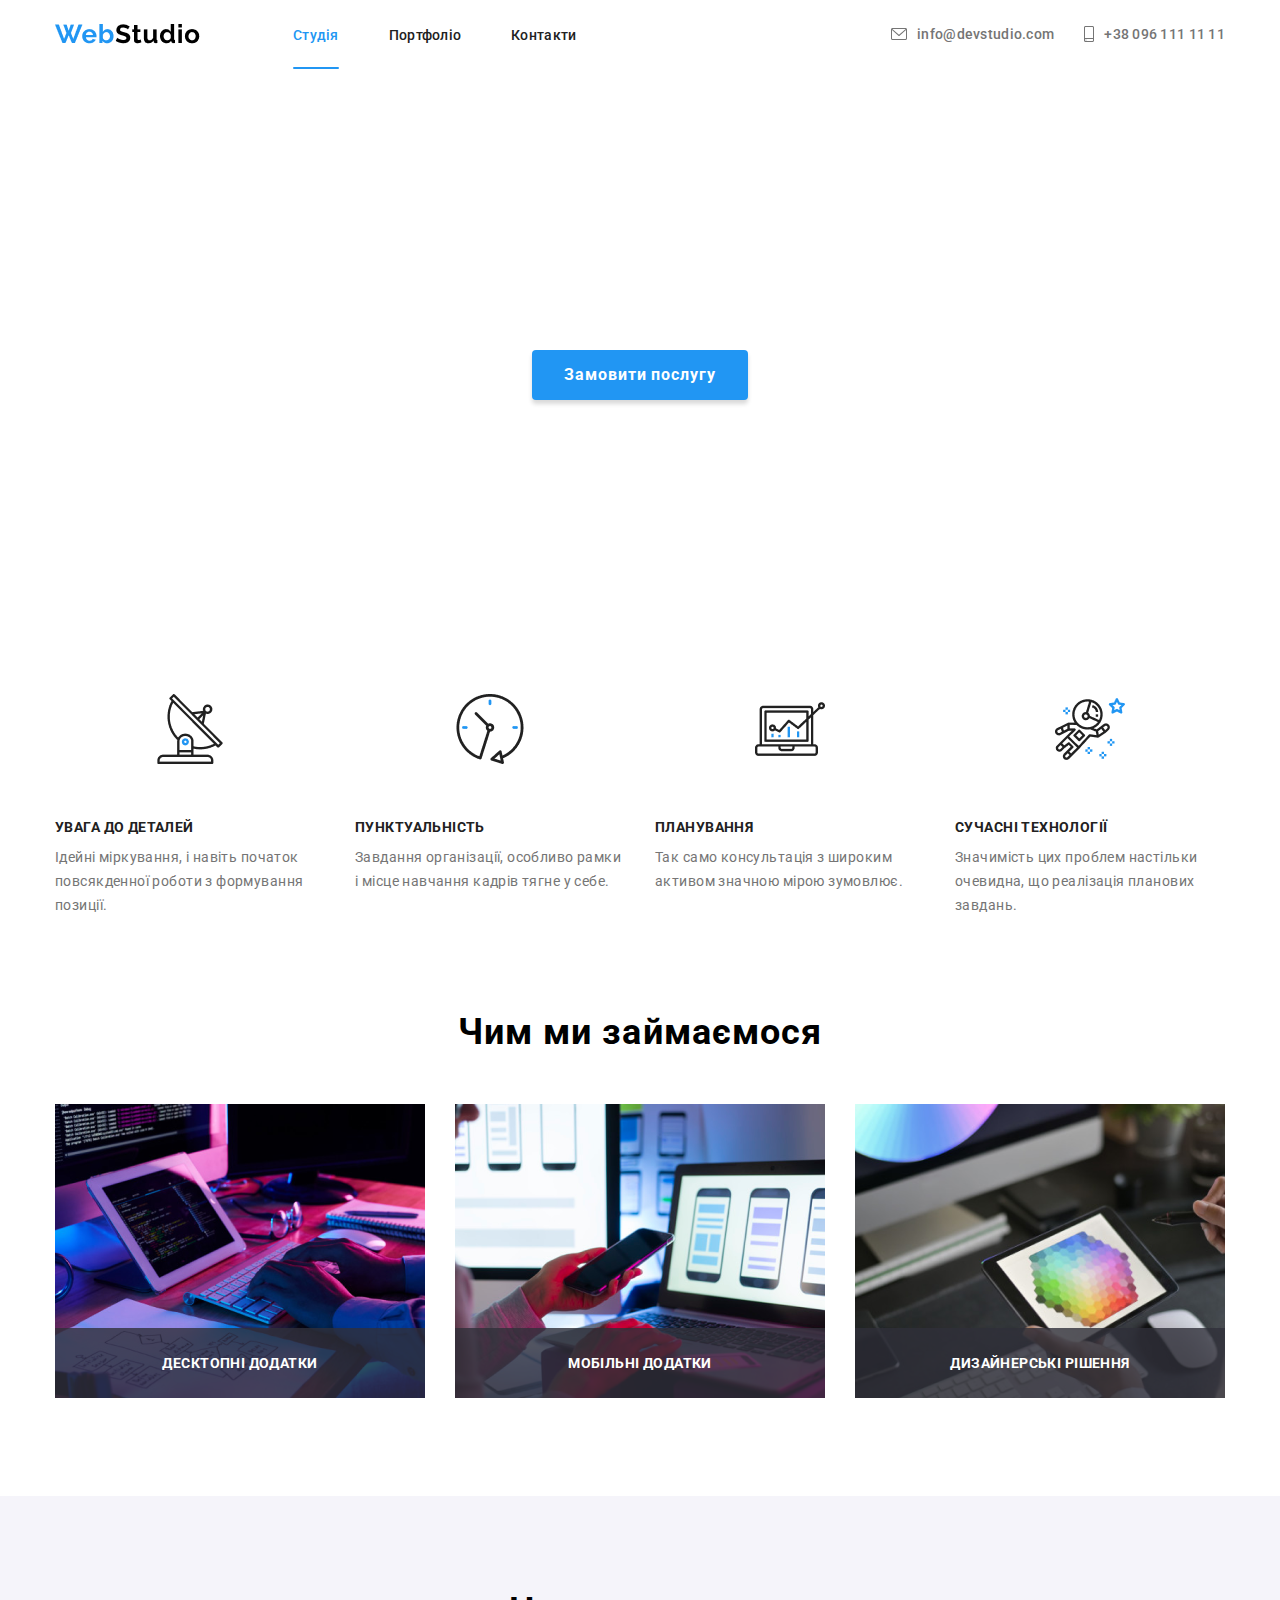
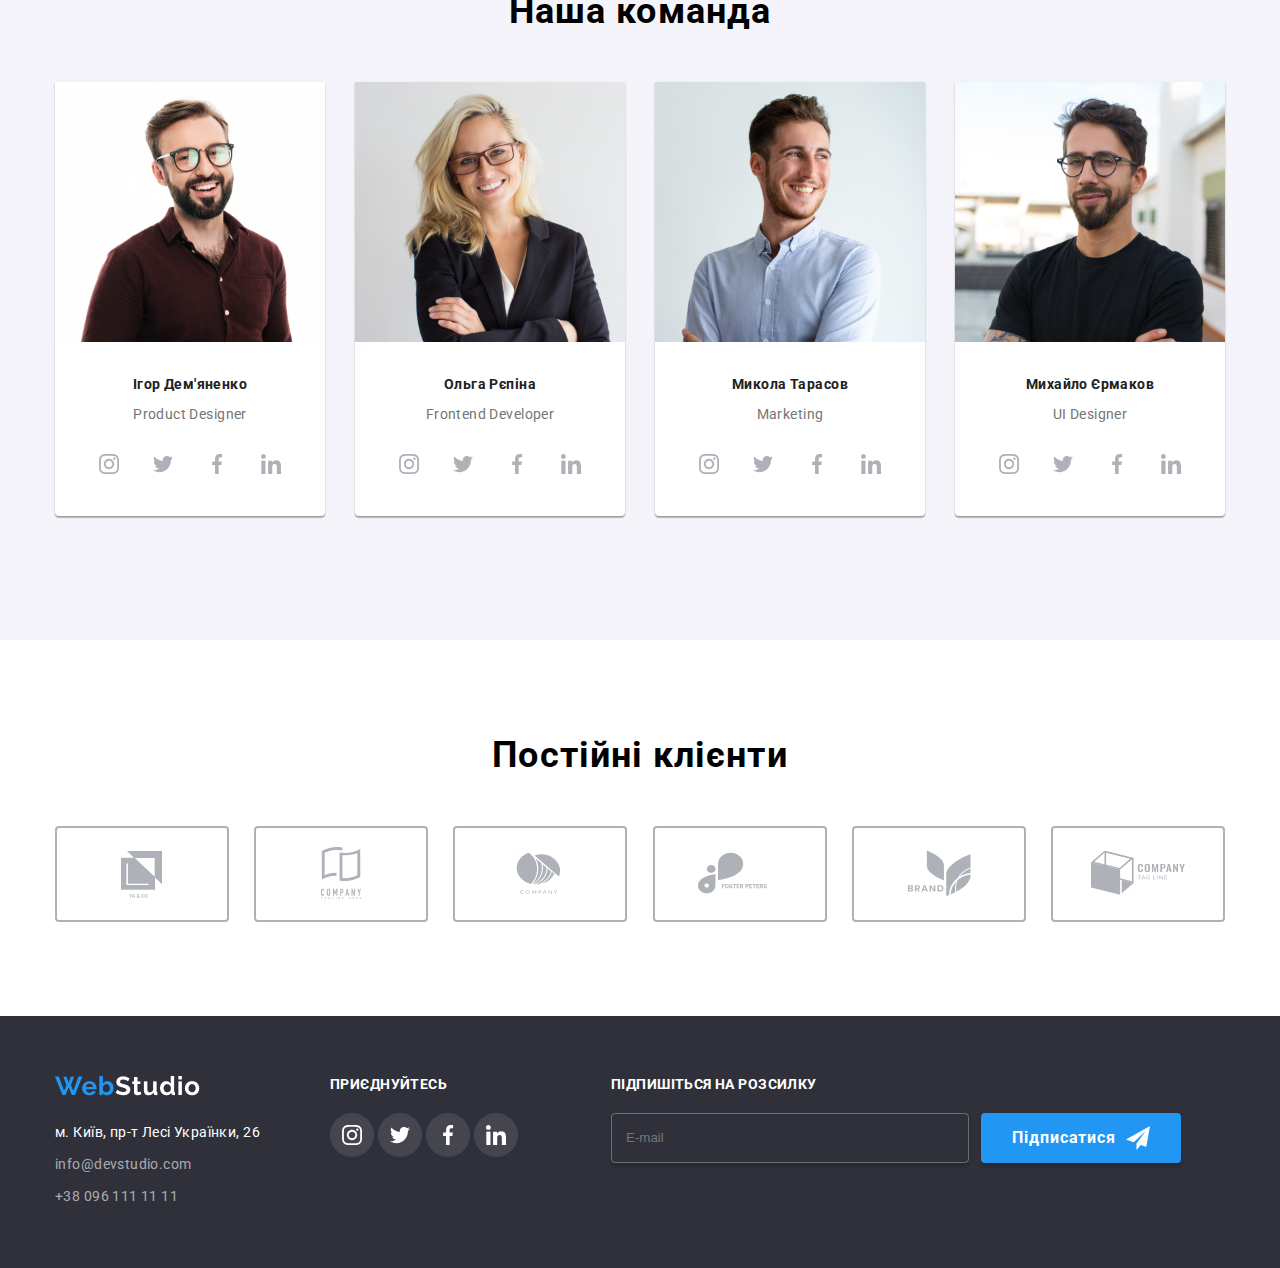
==== commit 660d8bac: "d" ====
--- a/WebStudio/index.html
+++ b/WebStudio/index.html
@@ -1,823 +1,1587 @@
+<!DOCTYPE html>
 <html lang="en">
 
 <head>
-    <meta charset="UTF-8">
-    <meta name="viewport" content="width=device-width, initial-scale=1.0">
-    <title>WebStudio</title>
-    <link rel="stylesheet" href="style.css">
+  <meta charset="UTF-8" />
+  <meta name="viewport" content="width=device-width, initial-scale=1.0" />
+  <title>WebStudio</title>
+  <link rel="stylesheet" href="./css/style.css" />
 </head>
 
 <body>
-    <header class="header">
-        <div class="header_container">
-            <div class="header_left">
-                <img class="header_logo" src="./img/HeaderLogo.png" alt="header logo">
-                <nav>
-                    <ul class="header_navigation">
-                        <li class="header_navigation--item"><a href="/WebStudio/index.html" >Студія</a><div class="header_navigation--item--blue--line"></div></li>
-                        <li class="header_navigation--item"><a href="/WebStudio/pages/portfolio.html">Портфоліо</a></li>
-                        <li class="header_navigation--item"><a href="#">Контакти</a></li>
-                    </ul>
-                </nav>
+  <header class="header">
+    <div class="header_container">
+      <div class="header_left">
+        <img class="header_logo" src="./img/HeaderLogo.png" alt="header logo" />
+        <nav>
+          <ul class="header_navigation">
+            <li class="header_navigation--item active light-blue">
+              <a href="#">Студія</a>
+            </li>
+            <li class="header_navigation--item">
+              <a href="./pages/portfolio.html">Портфоліо</a>
+            </li>
+            <li class="header_navigation--item"><a href="#">Контакти</a></li>
+          </ul>
+        </nav>
+      </div>
+      <div class="header_right">
+        <div class="header_right--part">
+          <svg width="16" height="12" viewBox="0 0 16 12" fill="none" xmlns="http://www.w3.org/2000/svg">
+            <path
+              d="M14.5 0H1.50001C0.672854 0 0 0.672853 0 1.50001V10.5C0 11.3271 0.672854 12 1.50001 12H14.5C15.3271 12 16 11.3271 16 10.5V1.50001C16 0.672853 15.3271 0 14.5 0ZM14.5 0.999994C14.5679 0.999994 14.6325 1.01409 14.6916 1.0387L8 6.83838L1.30833 1.0387C1.36742 1.01412 1.43204 0.999994 1.49998 0.999994H14.5ZM14.5 11H1.50001C1.22414 11 0.999996 10.7759 0.999996 10.5V2.09521L7.67236 7.87792C7.76661 7.95944 7.8833 7.99999 8 7.99999C8.1167 7.99999 8.23339 7.95948 8.32764 7.87792L15 2.09521V10.5C15 10.7759 14.7759 11 14.5 11Z"
+              fill="#757575" />
+          </svg>
+          <a href="mailto:info@devstudio.com" class="header_right--link">info@devstudio.com</a>
+        </div>
+        <div class="header_right--part">
+          <svg width="10" height="16" viewBox="0 0 10 16" fill="none" xmlns="http://www.w3.org/2000/svg">
+            <path
+              d="M8.5 0H1.5C0.672848 0 0 0.672848 0 1.5V14.5C0 15.3272 0.672848 16 1.5 16H8.5C9.32715 16 10 15.3272 10 14.5V1.5C10 0.672848 9.32715 0 8.5 0ZM1.5 1H8.5C8.77588 1 9 1.22412 9 1.5V12H1V1.5C1 1.22412 1.22412 1 1.5 1ZM8.5 15H1.5C1.22412 15 1 14.7759 1 14.5V13H9V14.5C9 14.7759 8.77588 15 8.5 15Z"
+              fill="#757575" />
+            <path
+              d="M2.35355 13.7389C2.54882 13.9213 2.54882 14.2169 2.35355 14.3992C2.15828 14.5816 1.84172 14.5816 1.64645 14.3992C1.45118 14.2169 1.45118 13.9213 1.64645 13.7389C1.84172 13.5566 2.15828 13.5566 2.35355 13.7389Z"
+              fill="#757575" />
+          </svg>
+          <a href="tel:+380961111111" class="header_right--link">+38 096 111 11 11</a>
+        </div>
+      </div>
+  </header>
+
+  <main class="main">
+    <section class="main_first--section">
+      <div class="main_first--container">
+        <h1 class="main_first--title">
+          Ефективні рішення для вашого бізнесу
+        </h1>
+        <button class="main_first--btn" data-modal-open>Замовити послугу</button>
+      </div>
+    </section>
+    <section class="main_second--section">
+      <div class="main_second--container">
+        <div class="main_second--card">
+          <div class="main_second--card--box" id="card_box-first"></div>
+          <h3 class="main_second--title">УВАГА ДО ДЕТАЛЕЙ</h3>
+          <p class="main_second--text">
+            Ідейні міркування, і навіть початок повсякденної роботи з
+            формування позиції.
+          </p>
+        </div>
+        <div class="main_second--card">
+          <div class="main_second--card--box" id="card_box-second"></div>
+          <h3 class="main_second--title">ПУНКТУАЛЬНІСТЬ</h3>
+          <p class="main_second--text">
+            Завдання організації, особливо рамки і місце навчання кадрів тягне
+            у себе.
+          </p>
+        </div>
+        <div class="main_second--card">
+          <div class="main_second--card--box" id="card_box-third"></div>
+          <h3 class="main_second--title">ПЛАНУВАННЯ</h3>
+          <p class="main_second--text">
+            Так само консультація з широким активом значною мірою зумовлює.
+          </p>
+        </div>
+        <div class="main_second--card">
+          <div class="main_second--card--box" id="card_box-fourth"></div>
+          <h3 class="main_second--title">СУЧАСНІ ТЕХНОЛОГІЇ</h3>
+          <p class="main_second--text">
+            Значимість цих проблем настільки очевидна, що реалізація планових
+            завдань.
+          </p>
+        </div>
+      </div>
+    </section>
+    <section class="main_third--section">
+      <div class="main_third--container">
+        <h2 class="main_third--title">Чим ми займаємося</h2>
+        <div class="main_third--images">
+          <div class="main_third--img">
+            <img src="./img/card1.png" alt="card1" />
+            <p class="main_third--img--text">Десктопні додатки</p>
+          </div>
+          <div class="main_third--img">
+            <img src="./img/card2.png" alt="card2" />
+            <p class="main_third--img--text">Мобільні додатки</p>
+          </div>
+          <div class="main_third--img">
+            <img src="./img/card3.png" alt="card3" />
+            <p class="main_third--img--text">Дизайнерські рішення</p>
+          </div>
+        </div>
+      </div>
+    </section>
+    <section class="main_fourth--section">
+      <div class="main_fourth--container">
+        <h3 class="main_fourth--title">Наша команда</h3>
+        <div class="main_fourth--cards">
+          <div class="main_fourth--card">
+            <img src="./img/card4.png" alt="men" width="270px" height="260px" />
+            <h5 class="main_fourth--card--title">Ігор Дем'яненко</h5>
+            <p class="main_fourth--card--text">Product Designer</p>
+            <div class="main_fourth--card--socials">
+              <svg width="44" height="44" viewBox="0 0 44 44" fill="none" xmlns="http://www.w3.org/2000/svg">
+                <path
+                  d="M44 21.9999C44 28.0751 41.5376 33.5751 37.5564 37.5563C33.5751 41.5375 28.0751 43.9999 22 43.9999C15.9249 43.9999 10.4249 41.5375 6.44365 37.5563C2.46243 33.5751 0 28.0751 0 21.9999C0 15.9248 2.46243 10.4248 6.44365 6.44359C10.4249 2.46237 15.9249 -6.10352e-05 22 -6.10352e-05C28.0751 -6.10352e-05 33.5751 2.46237 37.5564 6.44359C41.5376 10.4248 44 15.9248 44 21.9999Z"
+                  fill="white" />
+                <g clip-path="url(#clip0_11_3173)">
+                  <path
+                    d="M31.9804 17.8801C31.9336 16.8174 31.7617 16.0868 31.5156 15.4537C31.2616 14.7818 30.8709 14.1801 30.359 13.68C29.8589 13.1721 29.2533 12.7774 28.5891 12.5274C27.9524 12.2813 27.2256 12.1094 26.163 12.0626C25.0924 12.0118 24.7525 12 22.0371 12C19.3217 12 18.9818 12.0118 17.9152 12.0586C16.8525 12.1055 16.1219 12.2775 15.489 12.5235C14.8169 12.7774 14.2153 13.1681 13.7152 13.68C13.2073 14.1801 12.8127 14.7857 12.5626 15.4499C12.3164 16.0868 12.1446 16.8134 12.0977 17.8761C12.0469 18.9467 12.0352 19.2866 12.0352 22.002C12.0352 24.7173 12.0469 25.0572 12.0938 26.1239C12.1406 27.1865 12.3126 27.9171 12.5588 28.5502C12.8127 29.2221 13.2073 29.8238 13.7152 30.3239C14.2153 30.8318 14.8209 31.2265 15.4851 31.4765C16.1219 31.7226 16.8486 31.8945 17.9114 31.9413C18.9779 31.9883 19.3179 31.9999 22.0333 31.9999C24.7487 31.9999 25.0885 31.9883 26.1552 31.9413C27.2179 31.8945 27.9484 31.7226 28.5813 31.4765C29.9254 30.9568 30.9881 29.8941 31.5078 28.5502C31.7538 27.9133 31.9258 27.1865 31.9727 26.1239C32.0195 25.0572 32.0313 24.7173 32.0313 22.002C32.0313 19.2866 32.0273 18.9467 31.9804 17.8801ZM30.1794 26.0457C30.1364 27.0225 29.9723 27.5499 29.8356 27.9015C29.4995 28.7728 28.808 29.4643 27.9367 29.8004C27.5851 29.9372 27.0538 30.1012 26.0809 30.1441C25.026 30.1911 24.7096 30.2027 22.0411 30.2027C19.3726 30.2027 19.0522 30.1911 18.0011 30.1441C17.0244 30.1012 16.4969 29.9372 16.1453 29.8004C15.7117 29.6402 15.317 29.3862 14.9967 29.0541C14.6646 28.7298 14.4106 28.3391 14.2504 27.9055C14.1137 27.5539 13.9496 27.0225 13.9067 26.0497C13.8597 24.9948 13.8481 24.6783 13.8481 22.0097C13.8481 19.3412 13.8597 19.0209 13.9067 17.9699C13.9496 16.9932 14.1137 16.4657 14.2504 16.1141C14.4106 15.6804 14.6646 15.2859 15.0007 14.9654C15.3248 14.6333 15.7155 14.3793 16.1493 14.2192C16.5009 14.0825 17.0323 13.9184 18.0051 13.8754C19.06 13.8285 19.3765 13.8168 22.0449 13.8168C24.7174 13.8168 25.0337 13.8285 26.0848 13.8754C27.0616 13.9184 27.589 14.0825 27.9407 14.2192C28.3742 14.3793 28.7689 14.6333 29.0893 14.9654C29.4213 15.2897 29.6753 15.6804 29.8356 16.1141C29.9723 16.4657 30.1364 16.997 30.1794 17.9699C30.2263 19.0248 30.238 19.3412 30.238 22.0097C30.238 24.6783 30.2263 24.9908 30.1794 26.0457Z"
+                    fill="#AFB1B8" />
+                  <path
+                    d="M22.0371 16.8642C19.2007 16.8642 16.8994 19.1654 16.8994 22.0019C16.8994 24.8385 19.2007 27.1396 22.0371 27.1396C24.8737 27.1396 27.1749 24.8385 27.1749 22.0019C27.1749 19.1654 24.8737 16.8642 22.0371 16.8642ZM22.0371 25.3346C20.197 25.3346 18.7044 23.8422 18.7044 22.0019C18.7044 20.1617 20.197 18.6692 22.0371 18.6692C23.8774 18.6692 25.3698 20.1617 25.3698 22.0019C25.3698 23.8422 23.8774 25.3346 22.0371 25.3346Z"
+                    fill="#AFB1B8" />
+                  <path
+                    d="M28.5775 16.6611C28.5775 17.3235 28.0404 17.8605 27.3779 17.8605C26.7155 17.8605 26.1785 17.3235 26.1785 16.6611C26.1785 15.9986 26.7155 15.4617 27.3779 15.4617C28.0404 15.4617 28.5775 15.9986 28.5775 16.6611Z"
+                    fill="#AFB1B8" />
+                </g>
+                <defs>
+                  <clipPath id="clip0_11_3173">
+                    <rect width="20" height="20" fill="white" transform="translate(12 12)" />
+                  </clipPath>
+                </defs>
+              </svg>
+              <svg width="44" height="44" viewBox="0 0 44 44" fill="none" xmlns="http://www.w3.org/2000/svg">
+                <path
+                  d="M44 21.9999C44 28.0751 41.5376 33.5751 37.5564 37.5563C33.5751 41.5375 28.0751 43.9999 22 43.9999C15.9249 43.9999 10.4249 41.5375 6.44365 37.5563C2.46243 33.5751 0 28.0751 0 21.9999C0 15.9248 2.46243 10.4248 6.44365 6.44359C10.4249 2.46237 15.9249 -6.10352e-05 22 -6.10352e-05C28.0751 -6.10352e-05 33.5751 2.46237 37.5564 6.44359C41.5376 10.4248 44 15.9248 44 21.9999Z"
+                  fill="white" />
+                <g clip-path="url(#clip0_11_3167)">
+                  <path
+                    d="M32 15.7988C31.2563 16.125 30.4637 16.3412 29.6375 16.4462C30.4875 15.9388 31.1363 15.1412 31.4412 14.18C30.6488 14.6525 29.7738 14.9863 28.8412 15.1725C28.0887 14.3713 27.0162 13.875 25.8462 13.875C23.5763 13.875 21.7487 15.7175 21.7487 17.9763C21.7487 18.3012 21.7762 18.6137 21.8438 18.9112C18.435 18.745 15.4188 17.1113 13.3925 14.6225C13.0387 15.2363 12.8313 15.9388 12.8313 16.695C12.8313 18.115 13.5625 19.3737 14.6525 20.1025C13.9937 20.09 13.3475 19.8988 12.8 19.5975C12.8 19.61 12.8 19.6262 12.8 19.6425C12.8 21.635 14.2212 23.29 16.085 23.6712C15.7512 23.7625 15.3875 23.8062 15.01 23.8062C14.7475 23.8062 14.4825 23.7913 14.2337 23.7362C14.765 25.36 16.2725 26.5538 18.065 26.5925C16.67 27.6838 14.8988 28.3412 12.9813 28.3412C12.645 28.3412 12.3225 28.3263 12 28.285C13.8162 29.4563 15.9688 30.125 18.29 30.125C25.835 30.125 29.96 23.875 29.96 18.4575C29.96 18.2762 29.9538 18.1013 29.945 17.9275C30.7588 17.35 31.4425 16.6288 32 15.7988Z"
+                    fill="#AFB1B8" />
+                </g>
+                <defs>
+                  <clipPath id="clip0_11_3167">
+                    <rect width="20" height="20" fill="white" transform="translate(12 12)" />
+                  </clipPath>
+                </defs>
+              </svg>
+              <svg width="44" height="44" viewBox="0 0 44 44" fill="none" xmlns="http://www.w3.org/2000/svg">
+                <path
+                  d="M44 21.9999C44 28.0751 41.5376 33.5751 37.5564 37.5563C33.5751 41.5375 28.0751 43.9999 22 43.9999C15.9249 43.9999 10.4249 41.5375 6.44365 37.5563C2.46243 33.5751 0 28.0751 0 21.9999C0 15.9248 2.46243 10.4248 6.44365 6.44359C10.4249 2.46237 15.9249 -6.10352e-05 22 -6.10352e-05C28.0751 -6.10352e-05 33.5751 2.46237 37.5564 6.44359C41.5376 10.4248 44 15.9248 44 21.9999Z"
+                  fill="white" />
+                <g clip-path="url(#clip0_11_3163)">
+                  <path
+                    d="M25.3309 15.3208H27.1567V12.1408C26.8417 12.0975 25.7584 12 24.4967 12C21.8642 12 20.0609 13.6558 20.0609 16.6992V19.5H17.1559V23.055H20.0609V32H23.6226V23.0558H26.4101L26.8526 19.5008H23.6217V17.0517C23.6226 16.0242 23.8992 15.3208 25.3309 15.3208Z"
+                    fill="#AFB1B8" />
+                </g>
+                <defs>
+                  <clipPath id="clip0_11_3163">
+                    <rect width="20" height="20" fill="white" transform="translate(12 12)" />
+                  </clipPath>
+                </defs>
+              </svg>
+
+              <svg width="44" height="44" viewBox="0 0 44 44" fill="none" xmlns="http://www.w3.org/2000/svg">
+                <path
+                  d="M44 21.9999C44 28.0751 41.5376 33.5751 37.5564 37.5563C33.5751 41.5375 28.0751 43.9999 22 43.9999C15.9249 43.9999 10.4249 41.5375 6.44365 37.5563C2.46243 33.5751 0 28.0751 0 21.9999C0 15.9248 2.46243 10.4248 6.44365 6.44359C10.4249 2.46237 15.9249 -6.10352e-05 22 -6.10352e-05C28.0751 -6.10352e-05 33.5751 2.46237 37.5564 6.44359C41.5376 10.4248 44 15.9248 44 21.9999Z"
+                  fill="white" />
+                <g clip-path="url(#clip0_11_3129)">
+                  <path
+                    d="M31.9951 32V31.9992H32.0001V24.6642C32.0001 21.0759 31.2276 18.3117 27.0326 18.3117C25.0159 18.3117 23.6626 19.4184 23.1101 20.4675H23.0517V18.6467H19.0742V31.9992H23.2159V25.3875C23.2159 23.6467 23.5459 21.9634 25.7017 21.9634C27.8259 21.9634 27.8576 23.95 27.8576 25.4992V32H31.9951Z"
+                    fill="#AFB1B8" />
+                  <path d="M12.33 18.6475H16.4766V32H12.33V18.6475Z" fill="#AFB1B8" />
+                  <path
+                    d="M14.4017 12C13.0758 12 12 13.0758 12 14.4017C12 15.7275 13.0758 16.8258 14.4017 16.8258C15.7275 16.8258 16.8033 15.7275 16.8033 14.4017C16.8025 13.0758 15.7267 12 14.4017 12V12Z"
+                    fill="#AFB1B8" />
+                </g>
+                <defs>
+                  <clipPath id="clip0_11_3129">
+                    <rect width="20" height="20" fill="white" transform="translate(12 12)" />
+                  </clipPath>
+                </defs>
+              </svg>
+
+
             </div>
-            <div class="header_right">
-                <div class="header_right--part"><svg width="16" height="12" class="header_svg" viewBox="0 0 16 12"
-                        fill="none" xmlns="http://www.w3.org/2000/svg">
-                        <path
-                            d="M14.5 0H1.50001C0.672854 0 0 0.672853 0 1.50001V10.5C0 11.3271 0.672854 12 1.50001 12H14.5C15.3271 12 16 11.3271 16 10.5V1.50001C16 0.672853 15.3271 0 14.5 0ZM14.5 0.999994C14.5679 0.999994 14.6325 1.01409 14.6916 1.0387L8 6.83838L1.30833 1.0387C1.36742 1.01412 1.43204 0.999994 1.49998 0.999994H14.5ZM14.5 11H1.50001C1.22414 11 0.999996 10.7759 0.999996 10.5V2.09521L7.67236 7.87792C7.76661 7.95944 7.8833 7.99999 8 7.99999C8.1167 7.99999 8.23339 7.95948 8.32764 7.87792L15 2.09521V10.5C15 10.7759 14.7759 11 14.5 11Z"
-                            fill="#757575" />
-                    </svg>
-                    <a href="mailto:info@devstudio.com" class="header_right--link">info@devstudio.com</a>
-                </div>
-                <div class="header_right--part"><svg width="10" height="16" class="header_svg" viewBox="0 0 10 16"
-                        fill="none" xmlns="http://www.w3.org/2000/svg">
-                        <path
-                            d="M8.5 0H1.5C0.672848 0 0 0.672848 0 1.5V14.5C0 15.3272 0.672848 16 1.5 16H8.5C9.32715 16 10 15.3272 10 14.5V1.5C10 0.672848 9.32715 0 8.5 0ZM1.5 1H8.5C8.77588 1 9 1.22412 9 1.5V12H1V1.5C1 1.22412 1.22412 1 1.5 1ZM8.5 15H1.5C1.22412 15 1 14.7759 1 14.5V13H9V14.5C9 14.7759 8.77588 15 8.5 15Z"
-                            fill="#757575" />
-                    </svg>
-                    <a href="tel:+380961111111" class="header_right--link">+38 096 111 11 11</a>
-                </div>
+          </div>
+          <div class="main_fourth--card">
+            <img src="./img/card5.png" alt="women" width="270px" height="260px" />
+            <h5 class="main_fourth--card--title">Ольга Рєпіна</h5>
+            <p class="main_fourth--card--text">Frontend Developer</p>
+            <div class="main_fourth--card--socials">
+              <svg width="44" height="44" viewBox="0 0 44 44" fill="none" xmlns="http://www.w3.org/2000/svg">
+                <path
+                  d="M44 21.9999C44 28.0751 41.5376 33.5751 37.5564 37.5563C33.5751 41.5375 28.0751 43.9999 22 43.9999C15.9249 43.9999 10.4249 41.5375 6.44365 37.5563C2.46243 33.5751 0 28.0751 0 21.9999C0 15.9248 2.46243 10.4248 6.44365 6.44359C10.4249 2.46237 15.9249 -6.10352e-05 22 -6.10352e-05C28.0751 -6.10352e-05 33.5751 2.46237 37.5564 6.44359C41.5376 10.4248 44 15.9248 44 21.9999Z"
+                  fill="white" />
+                <g clip-path="url(#clip0_11_3173)">
+                  <path
+                    d="M31.9804 17.8801C31.9336 16.8174 31.7617 16.0868 31.5156 15.4537C31.2616 14.7818 30.8709 14.1801 30.359 13.68C29.8589 13.1721 29.2533 12.7774 28.5891 12.5274C27.9524 12.2813 27.2256 12.1094 26.163 12.0626C25.0924 12.0118 24.7525 12 22.0371 12C19.3217 12 18.9818 12.0118 17.9152 12.0586C16.8525 12.1055 16.1219 12.2775 15.489 12.5235C14.8169 12.7774 14.2153 13.1681 13.7152 13.68C13.2073 14.1801 12.8127 14.7857 12.5626 15.4499C12.3164 16.0868 12.1446 16.8134 12.0977 17.8761C12.0469 18.9467 12.0352 19.2866 12.0352 22.002C12.0352 24.7173 12.0469 25.0572 12.0938 26.1239C12.1406 27.1865 12.3126 27.9171 12.5588 28.5502C12.8127 29.2221 13.2073 29.8238 13.7152 30.3239C14.2153 30.8318 14.8209 31.2265 15.4851 31.4765C16.1219 31.7226 16.8486 31.8945 17.9114 31.9413C18.9779 31.9883 19.3179 31.9999 22.0333 31.9999C24.7487 31.9999 25.0885 31.9883 26.1552 31.9413C27.2179 31.8945 27.9484 31.7226 28.5813 31.4765C29.9254 30.9568 30.9881 29.8941 31.5078 28.5502C31.7538 27.9133 31.9258 27.1865 31.9727 26.1239C32.0195 25.0572 32.0313 24.7173 32.0313 22.002C32.0313 19.2866 32.0273 18.9467 31.9804 17.8801ZM30.1794 26.0457C30.1364 27.0225 29.9723 27.5499 29.8356 27.9015C29.4995 28.7728 28.808 29.4643 27.9367 29.8004C27.5851 29.9372 27.0538 30.1012 26.0809 30.1441C25.026 30.1911 24.7096 30.2027 22.0411 30.2027C19.3726 30.2027 19.0522 30.1911 18.0011 30.1441C17.0244 30.1012 16.4969 29.9372 16.1453 29.8004C15.7117 29.6402 15.317 29.3862 14.9967 29.0541C14.6646 28.7298 14.4106 28.3391 14.2504 27.9055C14.1137 27.5539 13.9496 27.0225 13.9067 26.0497C13.8597 24.9948 13.8481 24.6783 13.8481 22.0097C13.8481 19.3412 13.8597 19.0209 13.9067 17.9699C13.9496 16.9932 14.1137 16.4657 14.2504 16.1141C14.4106 15.6804 14.6646 15.2859 15.0007 14.9654C15.3248 14.6333 15.7155 14.3793 16.1493 14.2192C16.5009 14.0825 17.0323 13.9184 18.0051 13.8754C19.06 13.8285 19.3765 13.8168 22.0449 13.8168C24.7174 13.8168 25.0337 13.8285 26.0848 13.8754C27.0616 13.9184 27.589 14.0825 27.9407 14.2192C28.3742 14.3793 28.7689 14.6333 29.0893 14.9654C29.4213 15.2897 29.6753 15.6804 29.8356 16.1141C29.9723 16.4657 30.1364 16.997 30.1794 17.9699C30.2263 19.0248 30.238 19.3412 30.238 22.0097C30.238 24.6783 30.2263 24.9908 30.1794 26.0457Z"
+                    fill="#AFB1B8" />
+                  <path
+                    d="M22.0371 16.8642C19.2007 16.8642 16.8994 19.1654 16.8994 22.0019C16.8994 24.8385 19.2007 27.1396 22.0371 27.1396C24.8737 27.1396 27.1749 24.8385 27.1749 22.0019C27.1749 19.1654 24.8737 16.8642 22.0371 16.8642ZM22.0371 25.3346C20.197 25.3346 18.7044 23.8422 18.7044 22.0019C18.7044 20.1617 20.197 18.6692 22.0371 18.6692C23.8774 18.6692 25.3698 20.1617 25.3698 22.0019C25.3698 23.8422 23.8774 25.3346 22.0371 25.3346Z"
+                    fill="#AFB1B8" />
+                  <path
+                    d="M28.5775 16.6611C28.5775 17.3235 28.0404 17.8605 27.3779 17.8605C26.7155 17.8605 26.1785 17.3235 26.1785 16.6611C26.1785 15.9986 26.7155 15.4617 27.3779 15.4617C28.0404 15.4617 28.5775 15.9986 28.5775 16.6611Z"
+                    fill="#AFB1B8" />
+                </g>
+                <defs>
+                  <clipPath id="clip0_11_3173">
+                    <rect width="20" height="20" fill="white" transform="translate(12 12)" />
+                  </clipPath>
+                </defs>
+              </svg>
+              <svg width="44" height="44" viewBox="0 0 44 44" fill="none" xmlns="http://www.w3.org/2000/svg">
+                <path
+                  d="M44 21.9999C44 28.0751 41.5376 33.5751 37.5564 37.5563C33.5751 41.5375 28.0751 43.9999 22 43.9999C15.9249 43.9999 10.4249 41.5375 6.44365 37.5563C2.46243 33.5751 0 28.0751 0 21.9999C0 15.9248 2.46243 10.4248 6.44365 6.44359C10.4249 2.46237 15.9249 -6.10352e-05 22 -6.10352e-05C28.0751 -6.10352e-05 33.5751 2.46237 37.5564 6.44359C41.5376 10.4248 44 15.9248 44 21.9999Z"
+                  fill="white" />
+                <g clip-path="url(#clip0_11_3167)">
+                  <path
+                    d="M32 15.7988C31.2563 16.125 30.4637 16.3412 29.6375 16.4462C30.4875 15.9388 31.1363 15.1412 31.4412 14.18C30.6488 14.6525 29.7738 14.9863 28.8412 15.1725C28.0887 14.3713 27.0162 13.875 25.8462 13.875C23.5763 13.875 21.7487 15.7175 21.7487 17.9763C21.7487 18.3012 21.7762 18.6137 21.8438 18.9112C18.435 18.745 15.4188 17.1113 13.3925 14.6225C13.0387 15.2363 12.8313 15.9388 12.8313 16.695C12.8313 18.115 13.5625 19.3737 14.6525 20.1025C13.9937 20.09 13.3475 19.8988 12.8 19.5975C12.8 19.61 12.8 19.6262 12.8 19.6425C12.8 21.635 14.2212 23.29 16.085 23.6712C15.7512 23.7625 15.3875 23.8062 15.01 23.8062C14.7475 23.8062 14.4825 23.7913 14.2337 23.7362C14.765 25.36 16.2725 26.5538 18.065 26.5925C16.67 27.6838 14.8988 28.3412 12.9813 28.3412C12.645 28.3412 12.3225 28.3263 12 28.285C13.8162 29.4563 15.9688 30.125 18.29 30.125C25.835 30.125 29.96 23.875 29.96 18.4575C29.96 18.2762 29.9538 18.1013 29.945 17.9275C30.7588 17.35 31.4425 16.6288 32 15.7988Z"
+                    fill="#AFB1B8" />
+                </g>
+                <defs>
+                  <clipPath id="clip0_11_3167">
+                    <rect width="20" height="20" fill="white" transform="translate(12 12)" />
+                  </clipPath>
+                </defs>
+              </svg>
+              <svg width="44" height="44" viewBox="0 0 44 44" fill="none" xmlns="http://www.w3.org/2000/svg">
+                <path
+                  d="M44 21.9999C44 28.0751 41.5376 33.5751 37.5564 37.5563C33.5751 41.5375 28.0751 43.9999 22 43.9999C15.9249 43.9999 10.4249 41.5375 6.44365 37.5563C2.46243 33.5751 0 28.0751 0 21.9999C0 15.9248 2.46243 10.4248 6.44365 6.44359C10.4249 2.46237 15.9249 -6.10352e-05 22 -6.10352e-05C28.0751 -6.10352e-05 33.5751 2.46237 37.5564 6.44359C41.5376 10.4248 44 15.9248 44 21.9999Z"
+                  fill="white" />
+                <g clip-path="url(#clip0_11_3163)">
+                  <path
+                    d="M25.3309 15.3208H27.1567V12.1408C26.8417 12.0975 25.7584 12 24.4967 12C21.8642 12 20.0609 13.6558 20.0609 16.6992V19.5H17.1559V23.055H20.0609V32H23.6226V23.0558H26.4101L26.8526 19.5008H23.6217V17.0517C23.6226 16.0242 23.8992 15.3208 25.3309 15.3208Z"
+                    fill="#AFB1B8" />
+                </g>
+                <defs>
+                  <clipPath id="clip0_11_3163">
+                    <rect width="20" height="20" fill="white" transform="translate(12 12)" />
+                  </clipPath>
+                </defs>
+              </svg>
+
+              <svg width="44" height="44" viewBox="0 0 44 44" fill="none" xmlns="http://www.w3.org/2000/svg">
+                <path
+                  d="M44 21.9999C44 28.0751 41.5376 33.5751 37.5564 37.5563C33.5751 41.5375 28.0751 43.9999 22 43.9999C15.9249 43.9999 10.4249 41.5375 6.44365 37.5563C2.46243 33.5751 0 28.0751 0 21.9999C0 15.9248 2.46243 10.4248 6.44365 6.44359C10.4249 2.46237 15.9249 -6.10352e-05 22 -6.10352e-05C28.0751 -6.10352e-05 33.5751 2.46237 37.5564 6.44359C41.5376 10.4248 44 15.9248 44 21.9999Z"
+                  fill="white" />
+                <g clip-path="url(#clip0_11_3129)">
+                  <path
+                    d="M31.9951 32V31.9992H32.0001V24.6642C32.0001 21.0759 31.2276 18.3117 27.0326 18.3117C25.0159 18.3117 23.6626 19.4184 23.1101 20.4675H23.0517V18.6467H19.0742V31.9992H23.2159V25.3875C23.2159 23.6467 23.5459 21.9634 25.7017 21.9634C27.8259 21.9634 27.8576 23.95 27.8576 25.4992V32H31.9951Z"
+                    fill="#AFB1B8" />
+                  <path d="M12.33 18.6475H16.4766V32H12.33V18.6475Z" fill="#AFB1B8" />
+                  <path
+                    d="M14.4017 12C13.0758 12 12 13.0758 12 14.4017C12 15.7275 13.0758 16.8258 14.4017 16.8258C15.7275 16.8258 16.8033 15.7275 16.8033 14.4017C16.8025 13.0758 15.7267 12 14.4017 12V12Z"
+                    fill="#AFB1B8" />
+                </g>
+                <defs>
+                  <clipPath id="clip0_11_3129">
+                    <rect width="20" height="20" fill="white" transform="translate(12 12)" />
+                  </clipPath>
+                </defs>
+              </svg>
+
+
             </div>
-        </div>
-    </header>
-    <main class="main">
-        <section class="main_first--section">
-            <div class="main_first--container">
-                <h1 class="main_first--title">
-                    ЕФЕКТІВНІ РІШЕННЯ ДЛЯ ВАШОГО БІЗНЕСУ
-                </h1>
-                <button class="main_first--btn" data-modal-open>Замовити послугу</button>
+          </div>
+          <div class="main_fourth--card">
+            <img src="./img/card6.png" alt="men" width="270px" height="260px" />
+            <h5 class="main_fourth--card--title">Микола Тарасов</h5>
+            <p class="main_fourth--card--text">Marketing</p>
+            <div class="main_fourth--card--socials">
+              <svg width="44" height="44" viewBox="0 0 44 44" fill="none" xmlns="http://www.w3.org/2000/svg">
+                <path
+                  d="M44 21.9999C44 28.0751 41.5376 33.5751 37.5564 37.5563C33.5751 41.5375 28.0751 43.9999 22 43.9999C15.9249 43.9999 10.4249 41.5375 6.44365 37.5563C2.46243 33.5751 0 28.0751 0 21.9999C0 15.9248 2.46243 10.4248 6.44365 6.44359C10.4249 2.46237 15.9249 -6.10352e-05 22 -6.10352e-05C28.0751 -6.10352e-05 33.5751 2.46237 37.5564 6.44359C41.5376 10.4248 44 15.9248 44 21.9999Z"
+                  fill="white" />
+                <g clip-path="url(#clip0_11_3173)">
+                  <path
+                    d="M31.9804 17.8801C31.9336 16.8174 31.7617 16.0868 31.5156 15.4537C31.2616 14.7818 30.8709 14.1801 30.359 13.68C29.8589 13.1721 29.2533 12.7774 28.5891 12.5274C27.9524 12.2813 27.2256 12.1094 26.163 12.0626C25.0924 12.0118 24.7525 12 22.0371 12C19.3217 12 18.9818 12.0118 17.9152 12.0586C16.8525 12.1055 16.1219 12.2775 15.489 12.5235C14.8169 12.7774 14.2153 13.1681 13.7152 13.68C13.2073 14.1801 12.8127 14.7857 12.5626 15.4499C12.3164 16.0868 12.1446 16.8134 12.0977 17.8761C12.0469 18.9467 12.0352 19.2866 12.0352 22.002C12.0352 24.7173 12.0469 25.0572 12.0938 26.1239C12.1406 27.1865 12.3126 27.9171 12.5588 28.5502C12.8127 29.2221 13.2073 29.8238 13.7152 30.3239C14.2153 30.8318 14.8209 31.2265 15.4851 31.4765C16.1219 31.7226 16.8486 31.8945 17.9114 31.9413C18.9779 31.9883 19.3179 31.9999 22.0333 31.9999C24.7487 31.9999 25.0885 31.9883 26.1552 31.9413C27.2179 31.8945 27.9484 31.7226 28.5813 31.4765C29.9254 30.9568 30.9881 29.8941 31.5078 28.5502C31.7538 27.9133 31.9258 27.1865 31.9727 26.1239C32.0195 25.0572 32.0313 24.7173 32.0313 22.002C32.0313 19.2866 32.0273 18.9467 31.9804 17.8801ZM30.1794 26.0457C30.1364 27.0225 29.9723 27.5499 29.8356 27.9015C29.4995 28.7728 28.808 29.4643 27.9367 29.8004C27.5851 29.9372 27.0538 30.1012 26.0809 30.1441C25.026 30.1911 24.7096 30.2027 22.0411 30.2027C19.3726 30.2027 19.0522 30.1911 18.0011 30.1441C17.0244 30.1012 16.4969 29.9372 16.1453 29.8004C15.7117 29.6402 15.317 29.3862 14.9967 29.0541C14.6646 28.7298 14.4106 28.3391 14.2504 27.9055C14.1137 27.5539 13.9496 27.0225 13.9067 26.0497C13.8597 24.9948 13.8481 24.6783 13.8481 22.0097C13.8481 19.3412 13.8597 19.0209 13.9067 17.9699C13.9496 16.9932 14.1137 16.4657 14.2504 16.1141C14.4106 15.6804 14.6646 15.2859 15.0007 14.9654C15.3248 14.6333 15.7155 14.3793 16.1493 14.2192C16.5009 14.0825 17.0323 13.9184 18.0051 13.8754C19.06 13.8285 19.3765 13.8168 22.0449 13.8168C24.7174 13.8168 25.0337 13.8285 26.0848 13.8754C27.0616 13.9184 27.589 14.0825 27.9407 14.2192C28.3742 14.3793 28.7689 14.6333 29.0893 14.9654C29.4213 15.2897 29.6753 15.6804 29.8356 16.1141C29.9723 16.4657 30.1364 16.997 30.1794 17.9699C30.2263 19.0248 30.238 19.3412 30.238 22.0097C30.238 24.6783 30.2263 24.9908 30.1794 26.0457Z"
+                    fill="#AFB1B8" />
+                  <path
+                    d="M22.0371 16.8642C19.2007 16.8642 16.8994 19.1654 16.8994 22.0019C16.8994 24.8385 19.2007 27.1396 22.0371 27.1396C24.8737 27.1396 27.1749 24.8385 27.1749 22.0019C27.1749 19.1654 24.8737 16.8642 22.0371 16.8642ZM22.0371 25.3346C20.197 25.3346 18.7044 23.8422 18.7044 22.0019C18.7044 20.1617 20.197 18.6692 22.0371 18.6692C23.8774 18.6692 25.3698 20.1617 25.3698 22.0019C25.3698 23.8422 23.8774 25.3346 22.0371 25.3346Z"
+                    fill="#AFB1B8" />
+                  <path
+                    d="M28.5775 16.6611C28.5775 17.3235 28.0404 17.8605 27.3779 17.8605C26.7155 17.8605 26.1785 17.3235 26.1785 16.6611C26.1785 15.9986 26.7155 15.4617 27.3779 15.4617C28.0404 15.4617 28.5775 15.9986 28.5775 16.6611Z"
+                    fill="#AFB1B8" />
+                </g>
+                <defs>
+                  <clipPath id="clip0_11_3173">
+                    <rect width="20" height="20" fill="white" transform="translate(12 12)" />
+                  </clipPath>
+                </defs>
+              </svg>
+              <svg width="44" height="44" viewBox="0 0 44 44" fill="none" xmlns="http://www.w3.org/2000/svg">
+                <path
+                  d="M44 21.9999C44 28.0751 41.5376 33.5751 37.5564 37.5563C33.5751 41.5375 28.0751 43.9999 22 43.9999C15.9249 43.9999 10.4249 41.5375 6.44365 37.5563C2.46243 33.5751 0 28.0751 0 21.9999C0 15.9248 2.46243 10.4248 6.44365 6.44359C10.4249 2.46237 15.9249 -6.10352e-05 22 -6.10352e-05C28.0751 -6.10352e-05 33.5751 2.46237 37.5564 6.44359C41.5376 10.4248 44 15.9248 44 21.9999Z"
+                  fill="white" />
+                <g clip-path="url(#clip0_11_3167)">
+                  <path
+                    d="M32 15.7988C31.2563 16.125 30.4637 16.3412 29.6375 16.4462C30.4875 15.9388 31.1363 15.1412 31.4412 14.18C30.6488 14.6525 29.7738 14.9863 28.8412 15.1725C28.0887 14.3713 27.0162 13.875 25.8462 13.875C23.5763 13.875 21.7487 15.7175 21.7487 17.9763C21.7487 18.3012 21.7762 18.6137 21.8438 18.9112C18.435 18.745 15.4188 17.1113 13.3925 14.6225C13.0387 15.2363 12.8313 15.9388 12.8313 16.695C12.8313 18.115 13.5625 19.3737 14.6525 20.1025C13.9937 20.09 13.3475 19.8988 12.8 19.5975C12.8 19.61 12.8 19.6262 12.8 19.6425C12.8 21.635 14.2212 23.29 16.085 23.6712C15.7512 23.7625 15.3875 23.8062 15.01 23.8062C14.7475 23.8062 14.4825 23.7913 14.2337 23.7362C14.765 25.36 16.2725 26.5538 18.065 26.5925C16.67 27.6838 14.8988 28.3412 12.9813 28.3412C12.645 28.3412 12.3225 28.3263 12 28.285C13.8162 29.4563 15.9688 30.125 18.29 30.125C25.835 30.125 29.96 23.875 29.96 18.4575C29.96 18.2762 29.9538 18.1013 29.945 17.9275C30.7588 17.35 31.4425 16.6288 32 15.7988Z"
+                    fill="#AFB1B8" />
+                </g>
+                <defs>
+                  <clipPath id="clip0_11_3167">
+                    <rect width="20" height="20" fill="white" transform="translate(12 12)" />
+                  </clipPath>
+                </defs>
+              </svg>
+              <svg width="44" height="44" viewBox="0 0 44 44" fill="none" xmlns="http://www.w3.org/2000/svg">
+                <path
+                  d="M44 21.9999C44 28.0751 41.5376 33.5751 37.5564 37.5563C33.5751 41.5375 28.0751 43.9999 22 43.9999C15.9249 43.9999 10.4249 41.5375 6.44365 37.5563C2.46243 33.5751 0 28.0751 0 21.9999C0 15.9248 2.46243 10.4248 6.44365 6.44359C10.4249 2.46237 15.9249 -6.10352e-05 22 -6.10352e-05C28.0751 -6.10352e-05 33.5751 2.46237 37.5564 6.44359C41.5376 10.4248 44 15.9248 44 21.9999Z"
+                  fill="white" />
+                <g clip-path="url(#clip0_11_3163)">
+                  <path
+                    d="M25.3309 15.3208H27.1567V12.1408C26.8417 12.0975 25.7584 12 24.4967 12C21.8642 12 20.0609 13.6558 20.0609 16.6992V19.5H17.1559V23.055H20.0609V32H23.6226V23.0558H26.4101L26.8526 19.5008H23.6217V17.0517C23.6226 16.0242 23.8992 15.3208 25.3309 15.3208Z"
+                    fill="#AFB1B8" />
+                </g>
+                <defs>
+                  <clipPath id="clip0_11_3163">
+                    <rect width="20" height="20" fill="white" transform="translate(12 12)" />
+                  </clipPath>
+                </defs>
+              </svg>
+
+              <svg width="44" height="44" viewBox="0 0 44 44" fill="none" xmlns="http://www.w3.org/2000/svg">
+                <path
+                  d="M44 21.9999C44 28.0751 41.5376 33.5751 37.5564 37.5563C33.5751 41.5375 28.0751 43.9999 22 43.9999C15.9249 43.9999 10.4249 41.5375 6.44365 37.5563C2.46243 33.5751 0 28.0751 0 21.9999C0 15.9248 2.46243 10.4248 6.44365 6.44359C10.4249 2.46237 15.9249 -6.10352e-05 22 -6.10352e-05C28.0751 -6.10352e-05 33.5751 2.46237 37.5564 6.44359C41.5376 10.4248 44 15.9248 44 21.9999Z"
+                  fill="white" />
+                <g clip-path="url(#clip0_11_3129)">
+                  <path
+                    d="M31.9951 32V31.9992H32.0001V24.6642C32.0001 21.0759 31.2276 18.3117 27.0326 18.3117C25.0159 18.3117 23.6626 19.4184 23.1101 20.4675H23.0517V18.6467H19.0742V31.9992H23.2159V25.3875C23.2159 23.6467 23.5459 21.9634 25.7017 21.9634C27.8259 21.9634 27.8576 23.95 27.8576 25.4992V32H31.9951Z"
+                    fill="#AFB1B8" />
+                  <path d="M12.33 18.6475H16.4766V32H12.33V18.6475Z" fill="#AFB1B8" />
+                  <path
+                    d="M14.4017 12C13.0758 12 12 13.0758 12 14.4017C12 15.7275 13.0758 16.8258 14.4017 16.8258C15.7275 16.8258 16.8033 15.7275 16.8033 14.4017C16.8025 13.0758 15.7267 12 14.4017 12V12Z"
+                    fill="#AFB1B8" />
+                </g>
+                <defs>
+                  <clipPath id="clip0_11_3129">
+                    <rect width="20" height="20" fill="white" transform="translate(12 12)" />
+                  </clipPath>
+                </defs>
+              </svg>
+
+
             </div>
-        </section>
-        <section class="main_second--section">
-            <div class="main_second--container">
-                <div class="main_second--card">
-                    <div class="main_second--img"><img class="qweee" src="/WebStudio/img/antenna 1.png" alt="antenna"
-                            width="65px" height="70px"></div>
-                    <h3 class="main_second--title">УВАГА ДО ДЕТАЛЕЙ</h3>
-                    <p class="main_second--text">Ідейні міркування, і навіть початок повсякденної роботи з формування
-                        позиції.</p>
-                </div>
-                <div class="main_second--card">
-                    <div class="main_second--img"><img class="qweee" src="/WebStudio/img/clock 1.png" alt="clock"
-                            width="65px" height="70px"></div>
-                    <h3 class="main_second--title">ПУНКТУАЛЬНІСТЬ</h3>
-                    <p class="main_second--text">Завдання організації, особливо рамки і місце навчання кадрів тягне у
-                        себе.</p>
-                </div>
-                <div class="main_second--card">
-                    <div class="main_second--img"><img class="qweee" src="/WebStudio/img/diagram 1.png" alt="diagram"
-                            width="65px" height="70px"></div>
-                    <h3 class="main_second--title">ПЛАНУВАННЯ</h3>
-                    <p class="main_second--text">Так само консультація з широким активом значною мірою зумовлює.</p>
-                </div>
-                <div class="main_second--card">
-                    <div class="main_second--img"><img class="qweee" src="/WebStudio/img/astronaut 1.png"
-                            alt="astronaut" width="70px" height="70px"></div>
-                    <h3 class="main_second--title">СУЧАСНІ ТЕХНОЛОГІЇ</h3>
-                    <p class="main_second--text">Значимість цих проблем настільки очевидна, що реалізація планових
-                        завдань.</p>
-                </div>
+          </div>
+          <div class="main_fourth--card">
+            <img src="./img/card7.png" alt="men" width="270px" height="260px" />
+            <h5 class="main_fourth--card--title">Михайло Єрмаков</h5>
+            <p class="main_fourth--card--text">UI Designer</p>
+            <div class="main_fourth--card--socials">
+              <svg width="44" height="44" viewBox="0 0 44 44" fill="none" xmlns="http://www.w3.org/2000/svg">
+                <path
+                  d="M44 21.9999C44 28.0751 41.5376 33.5751 37.5564 37.5563C33.5751 41.5375 28.0751 43.9999 22 43.9999C15.9249 43.9999 10.4249 41.5375 6.44365 37.5563C2.46243 33.5751 0 28.0751 0 21.9999C0 15.9248 2.46243 10.4248 6.44365 6.44359C10.4249 2.46237 15.9249 -6.10352e-05 22 -6.10352e-05C28.0751 -6.10352e-05 33.5751 2.46237 37.5564 6.44359C41.5376 10.4248 44 15.9248 44 21.9999Z"
+                  fill="white" />
+                <g clip-path="url(#clip0_11_3173)">
+                  <path
+                    d="M31.9804 17.8801C31.9336 16.8174 31.7617 16.0868 31.5156 15.4537C31.2616 14.7818 30.8709 14.1801 30.359 13.68C29.8589 13.1721 29.2533 12.7774 28.5891 12.5274C27.9524 12.2813 27.2256 12.1094 26.163 12.0626C25.0924 12.0118 24.7525 12 22.0371 12C19.3217 12 18.9818 12.0118 17.9152 12.0586C16.8525 12.1055 16.1219 12.2775 15.489 12.5235C14.8169 12.7774 14.2153 13.1681 13.7152 13.68C13.2073 14.1801 12.8127 14.7857 12.5626 15.4499C12.3164 16.0868 12.1446 16.8134 12.0977 17.8761C12.0469 18.9467 12.0352 19.2866 12.0352 22.002C12.0352 24.7173 12.0469 25.0572 12.0938 26.1239C12.1406 27.1865 12.3126 27.9171 12.5588 28.5502C12.8127 29.2221 13.2073 29.8238 13.7152 30.3239C14.2153 30.8318 14.8209 31.2265 15.4851 31.4765C16.1219 31.7226 16.8486 31.8945 17.9114 31.9413C18.9779 31.9883 19.3179 31.9999 22.0333 31.9999C24.7487 31.9999 25.0885 31.9883 26.1552 31.9413C27.2179 31.8945 27.9484 31.7226 28.5813 31.4765C29.9254 30.9568 30.9881 29.8941 31.5078 28.5502C31.7538 27.9133 31.9258 27.1865 31.9727 26.1239C32.0195 25.0572 32.0313 24.7173 32.0313 22.002C32.0313 19.2866 32.0273 18.9467 31.9804 17.8801ZM30.1794 26.0457C30.1364 27.0225 29.9723 27.5499 29.8356 27.9015C29.4995 28.7728 28.808 29.4643 27.9367 29.8004C27.5851 29.9372 27.0538 30.1012 26.0809 30.1441C25.026 30.1911 24.7096 30.2027 22.0411 30.2027C19.3726 30.2027 19.0522 30.1911 18.0011 30.1441C17.0244 30.1012 16.4969 29.9372 16.1453 29.8004C15.7117 29.6402 15.317 29.3862 14.9967 29.0541C14.6646 28.7298 14.4106 28.3391 14.2504 27.9055C14.1137 27.5539 13.9496 27.0225 13.9067 26.0497C13.8597 24.9948 13.8481 24.6783 13.8481 22.0097C13.8481 19.3412 13.8597 19.0209 13.9067 17.9699C13.9496 16.9932 14.1137 16.4657 14.2504 16.1141C14.4106 15.6804 14.6646 15.2859 15.0007 14.9654C15.3248 14.6333 15.7155 14.3793 16.1493 14.2192C16.5009 14.0825 17.0323 13.9184 18.0051 13.8754C19.06 13.8285 19.3765 13.8168 22.0449 13.8168C24.7174 13.8168 25.0337 13.8285 26.0848 13.8754C27.0616 13.9184 27.589 14.0825 27.9407 14.2192C28.3742 14.3793 28.7689 14.6333 29.0893 14.9654C29.4213 15.2897 29.6753 15.6804 29.8356 16.1141C29.9723 16.4657 30.1364 16.997 30.1794 17.9699C30.2263 19.0248 30.238 19.3412 30.238 22.0097C30.238 24.6783 30.2263 24.9908 30.1794 26.0457Z"
+                    fill="#AFB1B8" />
+                  <path
+                    d="M22.0371 16.8642C19.2007 16.8642 16.8994 19.1654 16.8994 22.0019C16.8994 24.8385 19.2007 27.1396 22.0371 27.1396C24.8737 27.1396 27.1749 24.8385 27.1749 22.0019C27.1749 19.1654 24.8737 16.8642 22.0371 16.8642ZM22.0371 25.3346C20.197 25.3346 18.7044 23.8422 18.7044 22.0019C18.7044 20.1617 20.197 18.6692 22.0371 18.6692C23.8774 18.6692 25.3698 20.1617 25.3698 22.0019C25.3698 23.8422 23.8774 25.3346 22.0371 25.3346Z"
+                    fill="#AFB1B8" />
+                  <path
+                    d="M28.5775 16.6611C28.5775 17.3235 28.0404 17.8605 27.3779 17.8605C26.7155 17.8605 26.1785 17.3235 26.1785 16.6611C26.1785 15.9986 26.7155 15.4617 27.3779 15.4617C28.0404 15.4617 28.5775 15.9986 28.5775 16.6611Z"
+                    fill="#AFB1B8" />
+                </g>
+                <defs>
+                  <clipPath id="clip0_11_3173">
+                    <rect width="20" height="20" fill="white" transform="translate(12 12)" />
+                  </clipPath>
+                </defs>
+              </svg>
+              <svg width="44" height="44" viewBox="0 0 44 44" fill="none" xmlns="http://www.w3.org/2000/svg">
+                <path
+                  d="M44 21.9999C44 28.0751 41.5376 33.5751 37.5564 37.5563C33.5751 41.5375 28.0751 43.9999 22 43.9999C15.9249 43.9999 10.4249 41.5375 6.44365 37.5563C2.46243 33.5751 0 28.0751 0 21.9999C0 15.9248 2.46243 10.4248 6.44365 6.44359C10.4249 2.46237 15.9249 -6.10352e-05 22 -6.10352e-05C28.0751 -6.10352e-05 33.5751 2.46237 37.5564 6.44359C41.5376 10.4248 44 15.9248 44 21.9999Z"
+                  fill="white" />
+                <g clip-path="url(#clip0_11_3167)">
+                  <path
+                    d="M32 15.7988C31.2563 16.125 30.4637 16.3412 29.6375 16.4462C30.4875 15.9388 31.1363 15.1412 31.4412 14.18C30.6488 14.6525 29.7738 14.9863 28.8412 15.1725C28.0887 14.3713 27.0162 13.875 25.8462 13.875C23.5763 13.875 21.7487 15.7175 21.7487 17.9763C21.7487 18.3012 21.7762 18.6137 21.8438 18.9112C18.435 18.745 15.4188 17.1113 13.3925 14.6225C13.0387 15.2363 12.8313 15.9388 12.8313 16.695C12.8313 18.115 13.5625 19.3737 14.6525 20.1025C13.9937 20.09 13.3475 19.8988 12.8 19.5975C12.8 19.61 12.8 19.6262 12.8 19.6425C12.8 21.635 14.2212 23.29 16.085 23.6712C15.7512 23.7625 15.3875 23.8062 15.01 23.8062C14.7475 23.8062 14.4825 23.7913 14.2337 23.7362C14.765 25.36 16.2725 26.5538 18.065 26.5925C16.67 27.6838 14.8988 28.3412 12.9813 28.3412C12.645 28.3412 12.3225 28.3263 12 28.285C13.8162 29.4563 15.9688 30.125 18.29 30.125C25.835 30.125 29.96 23.875 29.96 18.4575C29.96 18.2762 29.9538 18.1013 29.945 17.9275C30.7588 17.35 31.4425 16.6288 32 15.7988Z"
+                    fill="#AFB1B8" />
+                </g>
+                <defs>
+                  <clipPath id="clip0_11_3167">
+                    <rect width="20" height="20" fill="white" transform="translate(12 12)" />
+                  </clipPath>
+                </defs>
+              </svg>
+              <svg width="44" height="44" viewBox="0 0 44 44" fill="none" xmlns="http://www.w3.org/2000/svg">
+                <path
+                  d="M44 21.9999C44 28.0751 41.5376 33.5751 37.5564 37.5563C33.5751 41.5375 28.0751 43.9999 22 43.9999C15.9249 43.9999 10.4249 41.5375 6.44365 37.5563C2.46243 33.5751 0 28.0751 0 21.9999C0 15.9248 2.46243 10.4248 6.44365 6.44359C10.4249 2.46237 15.9249 -6.10352e-05 22 -6.10352e-05C28.0751 -6.10352e-05 33.5751 2.46237 37.5564 6.44359C41.5376 10.4248 44 15.9248 44 21.9999Z"
+                  fill="white" />
+                <g clip-path="url(#clip0_11_3163)">
+                  <path
+                    d="M25.3309 15.3208H27.1567V12.1408C26.8417 12.0975 25.7584 12 24.4967 12C21.8642 12 20.0609 13.6558 20.0609 16.6992V19.5H17.1559V23.055H20.0609V32H23.6226V23.0558H26.4101L26.8526 19.5008H23.6217V17.0517C23.6226 16.0242 23.8992 15.3208 25.3309 15.3208Z"
+                    fill="#AFB1B8" />
+                </g>
+                <defs>
+                  <clipPath id="clip0_11_3163">
+                    <rect width="20" height="20" fill="white" transform="translate(12 12)" />
+                  </clipPath>
+                </defs>
+              </svg>
+
+              <svg width="44" height="44" viewBox="0 0 44 44" fill="none" xmlns="http://www.w3.org/2000/svg">
+                <path
+                  d="M44 21.9999C44 28.0751 41.5376 33.5751 37.5564 37.5563C33.5751 41.5375 28.0751 43.9999 22 43.9999C15.9249 43.9999 10.4249 41.5375 6.44365 37.5563C2.46243 33.5751 0 28.0751 0 21.9999C0 15.9248 2.46243 10.4248 6.44365 6.44359C10.4249 2.46237 15.9249 -6.10352e-05 22 -6.10352e-05C28.0751 -6.10352e-05 33.5751 2.46237 37.5564 6.44359C41.5376 10.4248 44 15.9248 44 21.9999Z"
+                  fill="white" />
+                <g clip-path="url(#clip0_11_3129)">
+                  <path
+                    d="M31.9951 32V31.9992H32.0001V24.6642C32.0001 21.0759 31.2276 18.3117 27.0326 18.3117C25.0159 18.3117 23.6626 19.4184 23.1101 20.4675H23.0517V18.6467H19.0742V31.9992H23.2159V25.3875C23.2159 23.6467 23.5459 21.9634 25.7017 21.9634C27.8259 21.9634 27.8576 23.95 27.8576 25.4992V32H31.9951Z"
+                    fill="#AFB1B8" />
+                  <path d="M12.33 18.6475H16.4766V32H12.33V18.6475Z" fill="#AFB1B8" />
+                  <path
+                    d="M14.4017 12C13.0758 12 12 13.0758 12 14.4017C12 15.7275 13.0758 16.8258 14.4017 16.8258C15.7275 16.8258 16.8033 15.7275 16.8033 14.4017C16.8025 13.0758 15.7267 12 14.4017 12V12Z"
+                    fill="#AFB1B8" />
+                </g>
+                <defs>
+                  <clipPath id="clip0_11_3129">
+                    <rect width="20" height="20" fill="white" transform="translate(12 12)" />
+                  </clipPath>
+                </defs>
+              </svg>
+
+
             </div>
-
-        </section>
-        <section class="main_third--section">
-            <div class="main_third--container">
-                <h2 class="main_third--title">Чим ми займаємося</h2>
-                <div class="main_third--images">
-                    <div class="main_third--img">
-                        <img src="/WebStudio/img/card1.png">
-                        <div class="main_third--img--wrapper"><h2 class="rete-in-img">Десктопні додатки</h2></div>
-                        
-                    </div>
-                    <div class="main_third--img">
-                        <img src="/WebStudio/img/card2.png">
-                        <div class="main_third--img--wrapper"><h2 class="rete-in-img">Мобільні додатки</h2></div>
-                        
-                    </div>
-                    <div class="main_third--img">
-                        <img src="/WebStudio/img/card3.png">
-                        <div class="main_third--img--wrapper"><h2 class="rete-in-img">Дизайнерські рішення</h2></div>
-
-                    </div>
-                </div>
-            </div>
-        </section>
-        <section class="main_fourth--section">
-            <div class="main_fourth--container">
-                <h3 class="main_fourth--title">Наша команда</h3>
-                <div class="main_fourth--cards">
-                    <div class="main_fourth--card">
-                        <img src="./img/card4.png" alt="men" width="270px" height="260px">
-                        <h5 class="main_forth--card--title">Ігор Дем'яненко</h5>
-                        <p class="main_fourth--card--text">Product Designer</p>
-                        <div class="card_svg">
-                            <svg width="44" height="44" viewBox="0 0 44 44" fill="none"
-                                xmlns="http://www.w3.org/2000/svg">
-                                <path
-                                    d="M44 21.9999C44 28.0751 41.5376 33.5751 37.5564 37.5563C33.5751 41.5375 28.0751 43.9999 22 43.9999C15.9249 43.9999 10.4249 41.5375 6.44365 37.5563C2.46243 33.5751 0 28.0751 0 21.9999C0 15.9248 2.46243 10.4248 6.44365 6.44359C10.4249 2.46237 15.9249 -6.10352e-05 22 -6.10352e-05C28.0751 -6.10352e-05 33.5751 2.46237 37.5564 6.44359C41.5376 10.4248 44 15.9248 44 21.9999Z"
-                                    fill="white" />
-                                <g clip-path="url(#clip0_11_3173)">
-                                    <path
-                                        d="M31.9804 17.8801C31.9336 16.8174 31.7617 16.0868 31.5156 15.4537C31.2616 14.7818 30.8709 14.1801 30.359 13.68C29.8589 13.1721 29.2533 12.7774 28.5891 12.5274C27.9524 12.2813 27.2256 12.1094 26.163 12.0626C25.0924 12.0118 24.7525 12 22.0371 12C19.3217 12 18.9818 12.0118 17.9152 12.0586C16.8525 12.1055 16.1219 12.2775 15.489 12.5235C14.8169 12.7774 14.2153 13.1681 13.7152 13.68C13.2073 14.1801 12.8127 14.7857 12.5626 15.4499C12.3164 16.0868 12.1446 16.8134 12.0977 17.8761C12.0469 18.9467 12.0352 19.2866 12.0352 22.002C12.0352 24.7173 12.0469 25.0572 12.0938 26.1239C12.1406 27.1865 12.3126 27.9171 12.5588 28.5502C12.8127 29.2221 13.2073 29.8238 13.7152 30.3239C14.2153 30.8318 14.8209 31.2265 15.4851 31.4765C16.1219 31.7226 16.8486 31.8945 17.9114 31.9413C18.9779 31.9883 19.3179 31.9999 22.0333 31.9999C24.7487 31.9999 25.0885 31.9883 26.1552 31.9413C27.2179 31.8945 27.9484 31.7226 28.5813 31.4765C29.9254 30.9568 30.9881 29.8941 31.5078 28.5502C31.7538 27.9133 31.9258 27.1865 31.9727 26.1239C32.0195 25.0572 32.0313 24.7173 32.0313 22.002C32.0313 19.2866 32.0273 18.9467 31.9804 17.8801ZM30.1794 26.0457C30.1364 27.0225 29.9723 27.5499 29.8356 27.9015C29.4995 28.7728 28.808 29.4643 27.9367 29.8004C27.5851 29.9372 27.0538 30.1012 26.0809 30.1441C25.026 30.1911 24.7096 30.2027 22.0411 30.2027C19.3726 30.2027 19.0522 30.1911 18.0011 30.1441C17.0244 30.1012 16.4969 29.9372 16.1453 29.8004C15.7117 29.6402 15.317 29.3862 14.9967 29.0541C14.6646 28.7298 14.4106 28.3391 14.2504 27.9055C14.1137 27.5539 13.9496 27.0225 13.9067 26.0497C13.8597 24.9948 13.8481 24.6783 13.8481 22.0097C13.8481 19.3412 13.8597 19.0209 13.9067 17.9699C13.9496 16.9932 14.1137 16.4657 14.2504 16.1141C14.4106 15.6804 14.6646 15.2859 15.0007 14.9654C15.3248 14.6333 15.7155 14.3793 16.1493 14.2192C16.5009 14.0825 17.0323 13.9184 18.0051 13.8754C19.06 13.8285 19.3765 13.8168 22.0449 13.8168C24.7174 13.8168 25.0337 13.8285 26.0848 13.8754C27.0616 13.9184 27.589 14.0825 27.9407 14.2192C28.3742 14.3793 28.7689 14.6333 29.0893 14.9654C29.4213 15.2897 29.6753 15.6804 29.8356 16.1141C29.9723 16.4657 30.1364 16.997 30.1794 17.9699C30.2263 19.0248 30.238 19.3412 30.238 22.0097C30.238 24.6783 30.2263 24.9908 30.1794 26.0457Z"
-                                        fill="#AFB1B8" />
-                                    <path
-                                        d="M22.0371 16.8642C19.2007 16.8642 16.8994 19.1654 16.8994 22.0019C16.8994 24.8385 19.2007 27.1396 22.0371 27.1396C24.8737 27.1396 27.1749 24.8385 27.1749 22.0019C27.1749 19.1654 24.8737 16.8642 22.0371 16.8642ZM22.0371 25.3346C20.197 25.3346 18.7044 23.8422 18.7044 22.0019C18.7044 20.1617 20.197 18.6692 22.0371 18.6692C23.8774 18.6692 25.3698 20.1617 25.3698 22.0019C25.3698 23.8422 23.8774 25.3346 22.0371 25.3346Z"
-                                        fill="#AFB1B8" />
-                                    <path
-                                        d="M28.5775 16.6611C28.5775 17.3235 28.0404 17.8605 27.3779 17.8605C26.7155 17.8605 26.1785 17.3235 26.1785 16.6611C26.1785 15.9986 26.7155 15.4617 27.3779 15.4617C28.0404 15.4617 28.5775 15.9986 28.5775 16.6611Z"
-                                        fill="#AFB1B8" />
-                                </g>
-                                <defs>
-                                    <clipPath id="clip0_11_3173">
-                                        <rect width="20" height="20" fill="white" transform="translate(12 12)" />
-                                    </clipPath>
-                                </defs>
-                            </svg>
-                            <svg width="44" height="44" viewBox="0 0 44 44" fill="none"
-                                xmlns="http://www.w3.org/2000/svg">
-                                <path
-                                    d="M44 21.9999C44 28.0751 41.5376 33.5751 37.5564 37.5563C33.5751 41.5375 28.0751 43.9999 22 43.9999C15.9249 43.9999 10.4249 41.5375 6.44365 37.5563C2.46243 33.5751 0 28.0751 0 21.9999C0 15.9248 2.46243 10.4248 6.44365 6.44359C10.4249 2.46237 15.9249 -6.10352e-05 22 -6.10352e-05C28.0751 -6.10352e-05 33.5751 2.46237 37.5564 6.44359C41.5376 10.4248 44 15.9248 44 21.9999Z"
-                                    fill="white" />
-                                <g clip-path="url(#clip0_11_3139)">
-                                    <path
-                                        d="M32 15.7988C31.2563 16.125 30.4637 16.3412 29.6375 16.4462C30.4875 15.9388 31.1363 15.1412 31.4412 14.18C30.6488 14.6525 29.7738 14.9863 28.8412 15.1725C28.0887 14.3713 27.0162 13.875 25.8462 13.875C23.5763 13.875 21.7487 15.7175 21.7487 17.9763C21.7487 18.3012 21.7762 18.6137 21.8438 18.9112C18.435 18.745 15.4188 17.1113 13.3925 14.6225C13.0387 15.2363 12.8313 15.9388 12.8313 16.695C12.8313 18.115 13.5625 19.3737 14.6525 20.1025C13.9937 20.09 13.3475 19.8988 12.8 19.5975C12.8 19.61 12.8 19.6262 12.8 19.6425C12.8 21.635 14.2212 23.29 16.085 23.6712C15.7512 23.7625 15.3875 23.8062 15.01 23.8062C14.7475 23.8062 14.4825 23.7913 14.2337 23.7362C14.765 25.36 16.2725 26.5538 18.065 26.5925C16.67 27.6838 14.8988 28.3412 12.9813 28.3412C12.645 28.3412 12.3225 28.3263 12 28.285C13.8162 29.4563 15.9688 30.125 18.29 30.125C25.835 30.125 29.96 23.875 29.96 18.4575C29.96 18.2762 29.9538 18.1013 29.945 17.9275C30.7588 17.35 31.4425 16.6288 32 15.7988Z"
-                                        fill="#AFB1B8" />
-                                </g>
-                                <defs>
-                                    <clipPath id="clip0_11_3139">
-                                        <rect width="20" height="20" fill="white" transform="translate(12 12)" />
-                                    </clipPath>
-                                </defs>
-                            </svg>
-                            <svg width="44" height="44" viewBox="0 0 44 44" fill="none"
-                                xmlns="http://www.w3.org/2000/svg">
-                                <path
-                                    d="M44 21.9999C44 28.0751 41.5376 33.5751 37.5564 37.5563C33.5751 41.5375 28.0751 43.9999 22 43.9999C15.9249 43.9999 10.4249 41.5375 6.44365 37.5563C2.46243 33.5751 0 28.0751 0 21.9999C0 15.9248 2.46243 10.4248 6.44365 6.44359C10.4249 2.46237 15.9249 -6.10352e-05 22 -6.10352e-05C28.0751 -6.10352e-05 33.5751 2.46237 37.5564 6.44359C41.5376 10.4248 44 15.9248 44 21.9999Z"
-                                    fill="white" />
-                                <g clip-path="url(#clip0_11_3135)">
-                                    <path
-                                        d="M25.3309 15.3208H27.1567V12.1408C26.8417 12.0975 25.7584 12 24.4967 12C21.8642 12 20.0609 13.6558 20.0609 16.6992V19.5H17.1559V23.055H20.0609V32H23.6226V23.0558H26.4101L26.8526 19.5008H23.6217V17.0517C23.6226 16.0242 23.8992 15.3208 25.3309 15.3208Z"
-                                        fill="#AFB1B8" />
-                                </g>
-                                <defs>
-                                    <clipPath id="clip0_11_3135">
-                                        <rect width="20" height="20" fill="white" transform="translate(12 12)" />
-                                    </clipPath>
-                                </defs>
-                            </svg>
-                            <svg width="44" height="44" viewBox="0 0 44 44" fill="none"
-                                xmlns="http://www.w3.org/2000/svg">
-                                <path
-                                    d="M44 21.9999C44 28.0751 41.5376 33.5751 37.5564 37.5563C33.5751 41.5375 28.0751 43.9999 22 43.9999C15.9249 43.9999 10.4249 41.5375 6.44365 37.5563C2.46243 33.5751 0 28.0751 0 21.9999C0 15.9248 2.46243 10.4248 6.44365 6.44359C10.4249 2.46237 15.9249 -6.10352e-05 22 -6.10352e-05C28.0751 -6.10352e-05 33.5751 2.46237 37.5564 6.44359C41.5376 10.4248 44 15.9248 44 21.9999Z"
-                                    fill="white" />
-                                <g clip-path="url(#clip0_11_3129)">
-                                    <path
-                                        d="M31.9951 32V31.9992H32.0001V24.6642C32.0001 21.0759 31.2276 18.3117 27.0326 18.3117C25.0159 18.3117 23.6626 19.4184 23.1101 20.4675H23.0517V18.6467H19.0742V31.9992H23.2159V25.3875C23.2159 23.6467 23.5459 21.9634 25.7017 21.9634C27.8259 21.9634 27.8576 23.95 27.8576 25.4992V32H31.9951Z"
-                                        fill="#AFB1B8" />
-                                    <path d="M12.33 18.6475H16.4766V32H12.33V18.6475Z" fill="#AFB1B8" />
-                                    <path
-                                        d="M14.4017 12C13.0758 12 12 13.0758 12 14.4017C12 15.7275 13.0758 16.8258 14.4017 16.8258C15.7275 16.8258 16.8033 15.7275 16.8033 14.4017C16.8025 13.0758 15.7267 12 14.4017 12V12Z"
-                                        fill="#AFB1B8" />
-                                </g>
-                                <defs>
-                                    <clipPath id="clip0_11_3129">
-                                        <rect width="20" height="20" fill="white" transform="translate(12 12)" />
-                                    </clipPath>
-                                </defs>
-                            </svg>
-                        </div>
-                    </div>
-                    <div class="main_fourth--card">
-                        <img src="./img/card5.png" alt="women" width="270px" height="260px">
-                        <h5 class="main_forth--card--title">Ольга Рєпіна</h5>
-                        <p class="main_fourth--card--text">Frontend Developer</p>
-                        <div class="card_svg">
-                            <svg width="44" height="44" viewBox="0 0 44 44" fill="none"
-                                xmlns="http://www.w3.org/2000/svg">
-                                <path
-                                    d="M44 21.9999C44 28.0751 41.5376 33.5751 37.5564 37.5563C33.5751 41.5375 28.0751 43.9999 22 43.9999C15.9249 43.9999 10.4249 41.5375 6.44365 37.5563C2.46243 33.5751 0 28.0751 0 21.9999C0 15.9248 2.46243 10.4248 6.44365 6.44359C10.4249 2.46237 15.9249 -6.10352e-05 22 -6.10352e-05C28.0751 -6.10352e-05 33.5751 2.46237 37.5564 6.44359C41.5376 10.4248 44 15.9248 44 21.9999Z"
-                                    fill="white" />
-                                <g clip-path="url(#clip0_11_3173)">
-                                    <path
-                                        d="M31.9804 17.8801C31.9336 16.8174 31.7617 16.0868 31.5156 15.4537C31.2616 14.7818 30.8709 14.1801 30.359 13.68C29.8589 13.1721 29.2533 12.7774 28.5891 12.5274C27.9524 12.2813 27.2256 12.1094 26.163 12.0626C25.0924 12.0118 24.7525 12 22.0371 12C19.3217 12 18.9818 12.0118 17.9152 12.0586C16.8525 12.1055 16.1219 12.2775 15.489 12.5235C14.8169 12.7774 14.2153 13.1681 13.7152 13.68C13.2073 14.1801 12.8127 14.7857 12.5626 15.4499C12.3164 16.0868 12.1446 16.8134 12.0977 17.8761C12.0469 18.9467 12.0352 19.2866 12.0352 22.002C12.0352 24.7173 12.0469 25.0572 12.0938 26.1239C12.1406 27.1865 12.3126 27.9171 12.5588 28.5502C12.8127 29.2221 13.2073 29.8238 13.7152 30.3239C14.2153 30.8318 14.8209 31.2265 15.4851 31.4765C16.1219 31.7226 16.8486 31.8945 17.9114 31.9413C18.9779 31.9883 19.3179 31.9999 22.0333 31.9999C24.7487 31.9999 25.0885 31.9883 26.1552 31.9413C27.2179 31.8945 27.9484 31.7226 28.5813 31.4765C29.9254 30.9568 30.9881 29.8941 31.5078 28.5502C31.7538 27.9133 31.9258 27.1865 31.9727 26.1239C32.0195 25.0572 32.0313 24.7173 32.0313 22.002C32.0313 19.2866 32.0273 18.9467 31.9804 17.8801ZM30.1794 26.0457C30.1364 27.0225 29.9723 27.5499 29.8356 27.9015C29.4995 28.7728 28.808 29.4643 27.9367 29.8004C27.5851 29.9372 27.0538 30.1012 26.0809 30.1441C25.026 30.1911 24.7096 30.2027 22.0411 30.2027C19.3726 30.2027 19.0522 30.1911 18.0011 30.1441C17.0244 30.1012 16.4969 29.9372 16.1453 29.8004C15.7117 29.6402 15.317 29.3862 14.9967 29.0541C14.6646 28.7298 14.4106 28.3391 14.2504 27.9055C14.1137 27.5539 13.9496 27.0225 13.9067 26.0497C13.8597 24.9948 13.8481 24.6783 13.8481 22.0097C13.8481 19.3412 13.8597 19.0209 13.9067 17.9699C13.9496 16.9932 14.1137 16.4657 14.2504 16.1141C14.4106 15.6804 14.6646 15.2859 15.0007 14.9654C15.3248 14.6333 15.7155 14.3793 16.1493 14.2192C16.5009 14.0825 17.0323 13.9184 18.0051 13.8754C19.06 13.8285 19.3765 13.8168 22.0449 13.8168C24.7174 13.8168 25.0337 13.8285 26.0848 13.8754C27.0616 13.9184 27.589 14.0825 27.9407 14.2192C28.3742 14.3793 28.7689 14.6333 29.0893 14.9654C29.4213 15.2897 29.6753 15.6804 29.8356 16.1141C29.9723 16.4657 30.1364 16.997 30.1794 17.9699C30.2263 19.0248 30.238 19.3412 30.238 22.0097C30.238 24.6783 30.2263 24.9908 30.1794 26.0457Z"
-                                        fill="#AFB1B8" />
-                                    <path
-                                        d="M22.0371 16.8642C19.2007 16.8642 16.8994 19.1654 16.8994 22.0019C16.8994 24.8385 19.2007 27.1396 22.0371 27.1396C24.8737 27.1396 27.1749 24.8385 27.1749 22.0019C27.1749 19.1654 24.8737 16.8642 22.0371 16.8642ZM22.0371 25.3346C20.197 25.3346 18.7044 23.8422 18.7044 22.0019C18.7044 20.1617 20.197 18.6692 22.0371 18.6692C23.8774 18.6692 25.3698 20.1617 25.3698 22.0019C25.3698 23.8422 23.8774 25.3346 22.0371 25.3346Z"
-                                        fill="#AFB1B8" />
-                                    <path
-                                        d="M28.5775 16.6611C28.5775 17.3235 28.0404 17.8605 27.3779 17.8605C26.7155 17.8605 26.1785 17.3235 26.1785 16.6611C26.1785 15.9986 26.7155 15.4617 27.3779 15.4617C28.0404 15.4617 28.5775 15.9986 28.5775 16.6611Z"
-                                        fill="#AFB1B8" />
-                                </g>
-                                <defs>
-                                    <clipPath id="clip0_11_3173">
-                                        <rect width="20" height="20" fill="white" transform="translate(12 12)" />
-                                    </clipPath>
-                                </defs>
-                            </svg>
-                            <svg width="44" height="44" viewBox="0 0 44 44" fill="none"
-                                xmlns="http://www.w3.org/2000/svg">
-                                <path
-                                    d="M44 21.9999C44 28.0751 41.5376 33.5751 37.5564 37.5563C33.5751 41.5375 28.0751 43.9999 22 43.9999C15.9249 43.9999 10.4249 41.5375 6.44365 37.5563C2.46243 33.5751 0 28.0751 0 21.9999C0 15.9248 2.46243 10.4248 6.44365 6.44359C10.4249 2.46237 15.9249 -6.10352e-05 22 -6.10352e-05C28.0751 -6.10352e-05 33.5751 2.46237 37.5564 6.44359C41.5376 10.4248 44 15.9248 44 21.9999Z"
-                                    fill="white" />
-                                <g clip-path="url(#clip0_11_3139)">
-                                    <path
-                                        d="M32 15.7988C31.2563 16.125 30.4637 16.3412 29.6375 16.4462C30.4875 15.9388 31.1363 15.1412 31.4412 14.18C30.6488 14.6525 29.7738 14.9863 28.8412 15.1725C28.0887 14.3713 27.0162 13.875 25.8462 13.875C23.5763 13.875 21.7487 15.7175 21.7487 17.9763C21.7487 18.3012 21.7762 18.6137 21.8438 18.9112C18.435 18.745 15.4188 17.1113 13.3925 14.6225C13.0387 15.2363 12.8313 15.9388 12.8313 16.695C12.8313 18.115 13.5625 19.3737 14.6525 20.1025C13.9937 20.09 13.3475 19.8988 12.8 19.5975C12.8 19.61 12.8 19.6262 12.8 19.6425C12.8 21.635 14.2212 23.29 16.085 23.6712C15.7512 23.7625 15.3875 23.8062 15.01 23.8062C14.7475 23.8062 14.4825 23.7913 14.2337 23.7362C14.765 25.36 16.2725 26.5538 18.065 26.5925C16.67 27.6838 14.8988 28.3412 12.9813 28.3412C12.645 28.3412 12.3225 28.3263 12 28.285C13.8162 29.4563 15.9688 30.125 18.29 30.125C25.835 30.125 29.96 23.875 29.96 18.4575C29.96 18.2762 29.9538 18.1013 29.945 17.9275C30.7588 17.35 31.4425 16.6288 32 15.7988Z"
-                                        fill="#AFB1B8" />
-                                </g>
-                                <defs>
-                                    <clipPath id="clip0_11_3139">
-                                        <rect width="20" height="20" fill="white" transform="translate(12 12)" />
-                                    </clipPath>
-                                </defs>
-                            </svg>
-                            <svg width="44" height="44" viewBox="0 0 44 44" fill="none"
-                                xmlns="http://www.w3.org/2000/svg">
-                                <path
-                                    d="M44 21.9999C44 28.0751 41.5376 33.5751 37.5564 37.5563C33.5751 41.5375 28.0751 43.9999 22 43.9999C15.9249 43.9999 10.4249 41.5375 6.44365 37.5563C2.46243 33.5751 0 28.0751 0 21.9999C0 15.9248 2.46243 10.4248 6.44365 6.44359C10.4249 2.46237 15.9249 -6.10352e-05 22 -6.10352e-05C28.0751 -6.10352e-05 33.5751 2.46237 37.5564 6.44359C41.5376 10.4248 44 15.9248 44 21.9999Z"
-                                    fill="white" />
-                                <g clip-path="url(#clip0_11_3135)">
-                                    <path
-                                        d="M25.3309 15.3208H27.1567V12.1408C26.8417 12.0975 25.7584 12 24.4967 12C21.8642 12 20.0609 13.6558 20.0609 16.6992V19.5H17.1559V23.055H20.0609V32H23.6226V23.0558H26.4101L26.8526 19.5008H23.6217V17.0517C23.6226 16.0242 23.8992 15.3208 25.3309 15.3208Z"
-                                        fill="#AFB1B8" />
-                                </g>
-                                <defs>
-                                    <clipPath id="clip0_11_3135">
-                                        <rect width="20" height="20" fill="white" transform="translate(12 12)" />
-                                    </clipPath>
-                                </defs>
-                            </svg>
-                            <svg width="44" height="44" viewBox="0 0 44 44" fill="none"
-                                xmlns="http://www.w3.org/2000/svg">
-                                <path
-                                    d="M44 21.9999C44 28.0751 41.5376 33.5751 37.5564 37.5563C33.5751 41.5375 28.0751 43.9999 22 43.9999C15.9249 43.9999 10.4249 41.5375 6.44365 37.5563C2.46243 33.5751 0 28.0751 0 21.9999C0 15.9248 2.46243 10.4248 6.44365 6.44359C10.4249 2.46237 15.9249 -6.10352e-05 22 -6.10352e-05C28.0751 -6.10352e-05 33.5751 2.46237 37.5564 6.44359C41.5376 10.4248 44 15.9248 44 21.9999Z"
-                                    fill="white" />
-                                <g clip-path="url(#clip0_11_3129)">
-                                    <path
-                                        d="M31.9951 32V31.9992H32.0001V24.6642C32.0001 21.0759 31.2276 18.3117 27.0326 18.3117C25.0159 18.3117 23.6626 19.4184 23.1101 20.4675H23.0517V18.6467H19.0742V31.9992H23.2159V25.3875C23.2159 23.6467 23.5459 21.9634 25.7017 21.9634C27.8259 21.9634 27.8576 23.95 27.8576 25.4992V32H31.9951Z"
-                                        fill="#AFB1B8" />
-                                    <path d="M12.33 18.6475H16.4766V32H12.33V18.6475Z" fill="#AFB1B8" />
-                                    <path
-                                        d="M14.4017 12C13.0758 12 12 13.0758 12 14.4017C12 15.7275 13.0758 16.8258 14.4017 16.8258C15.7275 16.8258 16.8033 15.7275 16.8033 14.4017C16.8025 13.0758 15.7267 12 14.4017 12V12Z"
-                                        fill="#AFB1B8" />
-                                </g>
-                                <defs>
-                                    <clipPath id="clip0_11_3129">
-                                        <rect width="20" height="20" fill="white" transform="translate(12 12)" />
-                                    </clipPath>
-                                </defs>
-                            </svg>
-                        </div>
-                    </div>
-                    <div class="main_fourth--card">
-                        <img src="./img/card6.png" alt="men" width="270px" height="260px">
-                        <h5 class="main_forth--card--title">Микола Тарасов</h5>
-                        <p class="main_fourth--card--text">Marketing</p>
-                        <div class="card_svg">
-                            <svg width="44" height="44" viewBox="0 0 44 44" fill="none"
-                                xmlns="http://www.w3.org/2000/svg">
-                                <path
-                                    d="M44 21.9999C44 28.0751 41.5376 33.5751 37.5564 37.5563C33.5751 41.5375 28.0751 43.9999 22 43.9999C15.9249 43.9999 10.4249 41.5375 6.44365 37.5563C2.46243 33.5751 0 28.0751 0 21.9999C0 15.9248 2.46243 10.4248 6.44365 6.44359C10.4249 2.46237 15.9249 -6.10352e-05 22 -6.10352e-05C28.0751 -6.10352e-05 33.5751 2.46237 37.5564 6.44359C41.5376 10.4248 44 15.9248 44 21.9999Z"
-                                    fill="white" />
-                                <g clip-path="url(#clip0_11_3173)">
-                                    <path
-                                        d="M31.9804 17.8801C31.9336 16.8174 31.7617 16.0868 31.5156 15.4537C31.2616 14.7818 30.8709 14.1801 30.359 13.68C29.8589 13.1721 29.2533 12.7774 28.5891 12.5274C27.9524 12.2813 27.2256 12.1094 26.163 12.0626C25.0924 12.0118 24.7525 12 22.0371 12C19.3217 12 18.9818 12.0118 17.9152 12.0586C16.8525 12.1055 16.1219 12.2775 15.489 12.5235C14.8169 12.7774 14.2153 13.1681 13.7152 13.68C13.2073 14.1801 12.8127 14.7857 12.5626 15.4499C12.3164 16.0868 12.1446 16.8134 12.0977 17.8761C12.0469 18.9467 12.0352 19.2866 12.0352 22.002C12.0352 24.7173 12.0469 25.0572 12.0938 26.1239C12.1406 27.1865 12.3126 27.9171 12.5588 28.5502C12.8127 29.2221 13.2073 29.8238 13.7152 30.3239C14.2153 30.8318 14.8209 31.2265 15.4851 31.4765C16.1219 31.7226 16.8486 31.8945 17.9114 31.9413C18.9779 31.9883 19.3179 31.9999 22.0333 31.9999C24.7487 31.9999 25.0885 31.9883 26.1552 31.9413C27.2179 31.8945 27.9484 31.7226 28.5813 31.4765C29.9254 30.9568 30.9881 29.8941 31.5078 28.5502C31.7538 27.9133 31.9258 27.1865 31.9727 26.1239C32.0195 25.0572 32.0313 24.7173 32.0313 22.002C32.0313 19.2866 32.0273 18.9467 31.9804 17.8801ZM30.1794 26.0457C30.1364 27.0225 29.9723 27.5499 29.8356 27.9015C29.4995 28.7728 28.808 29.4643 27.9367 29.8004C27.5851 29.9372 27.0538 30.1012 26.0809 30.1441C25.026 30.1911 24.7096 30.2027 22.0411 30.2027C19.3726 30.2027 19.0522 30.1911 18.0011 30.1441C17.0244 30.1012 16.4969 29.9372 16.1453 29.8004C15.7117 29.6402 15.317 29.3862 14.9967 29.0541C14.6646 28.7298 14.4106 28.3391 14.2504 27.9055C14.1137 27.5539 13.9496 27.0225 13.9067 26.0497C13.8597 24.9948 13.8481 24.6783 13.8481 22.0097C13.8481 19.3412 13.8597 19.0209 13.9067 17.9699C13.9496 16.9932 14.1137 16.4657 14.2504 16.1141C14.4106 15.6804 14.6646 15.2859 15.0007 14.9654C15.3248 14.6333 15.7155 14.3793 16.1493 14.2192C16.5009 14.0825 17.0323 13.9184 18.0051 13.8754C19.06 13.8285 19.3765 13.8168 22.0449 13.8168C24.7174 13.8168 25.0337 13.8285 26.0848 13.8754C27.0616 13.9184 27.589 14.0825 27.9407 14.2192C28.3742 14.3793 28.7689 14.6333 29.0893 14.9654C29.4213 15.2897 29.6753 15.6804 29.8356 16.1141C29.9723 16.4657 30.1364 16.997 30.1794 17.9699C30.2263 19.0248 30.238 19.3412 30.238 22.0097C30.238 24.6783 30.2263 24.9908 30.1794 26.0457Z"
-                                        fill="#AFB1B8" />
-                                    <path
-                                        d="M22.0371 16.8642C19.2007 16.8642 16.8994 19.1654 16.8994 22.0019C16.8994 24.8385 19.2007 27.1396 22.0371 27.1396C24.8737 27.1396 27.1749 24.8385 27.1749 22.0019C27.1749 19.1654 24.8737 16.8642 22.0371 16.8642ZM22.0371 25.3346C20.197 25.3346 18.7044 23.8422 18.7044 22.0019C18.7044 20.1617 20.197 18.6692 22.0371 18.6692C23.8774 18.6692 25.3698 20.1617 25.3698 22.0019C25.3698 23.8422 23.8774 25.3346 22.0371 25.3346Z"
-                                        fill="#AFB1B8" />
-                                    <path
-                                        d="M28.5775 16.6611C28.5775 17.3235 28.0404 17.8605 27.3779 17.8605C26.7155 17.8605 26.1785 17.3235 26.1785 16.6611C26.1785 15.9986 26.7155 15.4617 27.3779 15.4617C28.0404 15.4617 28.5775 15.9986 28.5775 16.6611Z"
-                                        fill="#AFB1B8" />
-                                </g>
-                                <defs>
-                                    <clipPath id="clip0_11_3173">
-                                        <rect width="20" height="20" fill="white" transform="translate(12 12)" />
-                                    </clipPath>
-                                </defs>
-                            </svg>
-                            <svg width="44" height="44" viewBox="0 0 44 44" fill="none"
-                                xmlns="http://www.w3.org/2000/svg">
-                                <path
-                                    d="M44 21.9999C44 28.0751 41.5376 33.5751 37.5564 37.5563C33.5751 41.5375 28.0751 43.9999 22 43.9999C15.9249 43.9999 10.4249 41.5375 6.44365 37.5563C2.46243 33.5751 0 28.0751 0 21.9999C0 15.9248 2.46243 10.4248 6.44365 6.44359C10.4249 2.46237 15.9249 -6.10352e-05 22 -6.10352e-05C28.0751 -6.10352e-05 33.5751 2.46237 37.5564 6.44359C41.5376 10.4248 44 15.9248 44 21.9999Z"
-                                    fill="white" />
-                                <g clip-path="url(#clip0_11_3139)">
-                                    <path
-                                        d="M32 15.7988C31.2563 16.125 30.4637 16.3412 29.6375 16.4462C30.4875 15.9388 31.1363 15.1412 31.4412 14.18C30.6488 14.6525 29.7738 14.9863 28.8412 15.1725C28.0887 14.3713 27.0162 13.875 25.8462 13.875C23.5763 13.875 21.7487 15.7175 21.7487 17.9763C21.7487 18.3012 21.7762 18.6137 21.8438 18.9112C18.435 18.745 15.4188 17.1113 13.3925 14.6225C13.0387 15.2363 12.8313 15.9388 12.8313 16.695C12.8313 18.115 13.5625 19.3737 14.6525 20.1025C13.9937 20.09 13.3475 19.8988 12.8 19.5975C12.8 19.61 12.8 19.6262 12.8 19.6425C12.8 21.635 14.2212 23.29 16.085 23.6712C15.7512 23.7625 15.3875 23.8062 15.01 23.8062C14.7475 23.8062 14.4825 23.7913 14.2337 23.7362C14.765 25.36 16.2725 26.5538 18.065 26.5925C16.67 27.6838 14.8988 28.3412 12.9813 28.3412C12.645 28.3412 12.3225 28.3263 12 28.285C13.8162 29.4563 15.9688 30.125 18.29 30.125C25.835 30.125 29.96 23.875 29.96 18.4575C29.96 18.2762 29.9538 18.1013 29.945 17.9275C30.7588 17.35 31.4425 16.6288 32 15.7988Z"
-                                        fill="#AFB1B8" />
-                                </g>
-                                <defs>
-                                    <clipPath id="clip0_11_3139">
-                                        <rect width="20" height="20" fill="white" transform="translate(12 12)" />
-                                    </clipPath>
-                                </defs>
-                            </svg>
-                            <svg width="44" height="44" viewBox="0 0 44 44" fill="none"
-                                xmlns="http://www.w3.org/2000/svg">
-                                <path
-                                    d="M44 21.9999C44 28.0751 41.5376 33.5751 37.5564 37.5563C33.5751 41.5375 28.0751 43.9999 22 43.9999C15.9249 43.9999 10.4249 41.5375 6.44365 37.5563C2.46243 33.5751 0 28.0751 0 21.9999C0 15.9248 2.46243 10.4248 6.44365 6.44359C10.4249 2.46237 15.9249 -6.10352e-05 22 -6.10352e-05C28.0751 -6.10352e-05 33.5751 2.46237 37.5564 6.44359C41.5376 10.4248 44 15.9248 44 21.9999Z"
-                                    fill="white" />
-                                <g clip-path="url(#clip0_11_3135)">
-                                    <path
-                                        d="M25.3309 15.3208H27.1567V12.1408C26.8417 12.0975 25.7584 12 24.4967 12C21.8642 12 20.0609 13.6558 20.0609 16.6992V19.5H17.1559V23.055H20.0609V32H23.6226V23.0558H26.4101L26.8526 19.5008H23.6217V17.0517C23.6226 16.0242 23.8992 15.3208 25.3309 15.3208Z"
-                                        fill="#AFB1B8" />
-                                </g>
-                                <defs>
-                                    <clipPath id="clip0_11_3135">
-                                        <rect width="20" height="20" fill="white" transform="translate(12 12)" />
-                                    </clipPath>
-                                </defs>
-                            </svg>
-                            <svg width="44" height="44" viewBox="0 0 44 44" fill="none"
-                                xmlns="http://www.w3.org/2000/svg">
-                                <path
-                                    d="M44 21.9999C44 28.0751 41.5376 33.5751 37.5564 37.5563C33.5751 41.5375 28.0751 43.9999 22 43.9999C15.9249 43.9999 10.4249 41.5375 6.44365 37.5563C2.46243 33.5751 0 28.0751 0 21.9999C0 15.9248 2.46243 10.4248 6.44365 6.44359C10.4249 2.46237 15.9249 -6.10352e-05 22 -6.10352e-05C28.0751 -6.10352e-05 33.5751 2.46237 37.5564 6.44359C41.5376 10.4248 44 15.9248 44 21.9999Z"
-                                    fill="white" />
-                                <g clip-path="url(#clip0_11_3129)">
-                                    <path
-                                        d="M31.9951 32V31.9992H32.0001V24.6642C32.0001 21.0759 31.2276 18.3117 27.0326 18.3117C25.0159 18.3117 23.6626 19.4184 23.1101 20.4675H23.0517V18.6467H19.0742V31.9992H23.2159V25.3875C23.2159 23.6467 23.5459 21.9634 25.7017 21.9634C27.8259 21.9634 27.8576 23.95 27.8576 25.4992V32H31.9951Z"
-                                        fill="#AFB1B8" />
-                                    <path d="M12.33 18.6475H16.4766V32H12.33V18.6475Z" fill="#AFB1B8" />
-                                    <path
-                                        d="M14.4017 12C13.0758 12 12 13.0758 12 14.4017C12 15.7275 13.0758 16.8258 14.4017 16.8258C15.7275 16.8258 16.8033 15.7275 16.8033 14.4017C16.8025 13.0758 15.7267 12 14.4017 12V12Z"
-                                        fill="#AFB1B8" />
-                                </g>
-                                <defs>
-                                    <clipPath id="clip0_11_3129">
-                                        <rect width="20" height="20" fill="white" transform="translate(12 12)" />
-                                    </clipPath>
-                                </defs>
-                            </svg>
-                        </div>
-                    </div>
-                    <div class="main_fourth--card">
-                        <img src="./img/card7.png" alt="men" width="270px" height="260px">
-                        <h5 class="main_forth--card--title">Михайло Єрмаков</h5>
-                        <p class="main_fourth--card--text">UI Designer</p>
-                        <div class="card_svg">
-                            <svg width="44" height="44" viewBox="0 0 44 44" fill="none"
-                                xmlns="http://www.w3.org/2000/svg">
-                                <path
-                                    d="M44 21.9999C44 28.0751 41.5376 33.5751 37.5564 37.5563C33.5751 41.5375 28.0751 43.9999 22 43.9999C15.9249 43.9999 10.4249 41.5375 6.44365 37.5563C2.46243 33.5751 0 28.0751 0 21.9999C0 15.9248 2.46243 10.4248 6.44365 6.44359C10.4249 2.46237 15.9249 -6.10352e-05 22 -6.10352e-05C28.0751 -6.10352e-05 33.5751 2.46237 37.5564 6.44359C41.5376 10.4248 44 15.9248 44 21.9999Z"
-                                    fill="white" />
-                                <g clip-path="url(#clip0_11_3173)">
-                                    <path
-                                        d="M31.9804 17.8801C31.9336 16.8174 31.7617 16.0868 31.5156 15.4537C31.2616 14.7818 30.8709 14.1801 30.359 13.68C29.8589 13.1721 29.2533 12.7774 28.5891 12.5274C27.9524 12.2813 27.2256 12.1094 26.163 12.0626C25.0924 12.0118 24.7525 12 22.0371 12C19.3217 12 18.9818 12.0118 17.9152 12.0586C16.8525 12.1055 16.1219 12.2775 15.489 12.5235C14.8169 12.7774 14.2153 13.1681 13.7152 13.68C13.2073 14.1801 12.8127 14.7857 12.5626 15.4499C12.3164 16.0868 12.1446 16.8134 12.0977 17.8761C12.0469 18.9467 12.0352 19.2866 12.0352 22.002C12.0352 24.7173 12.0469 25.0572 12.0938 26.1239C12.1406 27.1865 12.3126 27.9171 12.5588 28.5502C12.8127 29.2221 13.2073 29.8238 13.7152 30.3239C14.2153 30.8318 14.8209 31.2265 15.4851 31.4765C16.1219 31.7226 16.8486 31.8945 17.9114 31.9413C18.9779 31.9883 19.3179 31.9999 22.0333 31.9999C24.7487 31.9999 25.0885 31.9883 26.1552 31.9413C27.2179 31.8945 27.9484 31.7226 28.5813 31.4765C29.9254 30.9568 30.9881 29.8941 31.5078 28.5502C31.7538 27.9133 31.9258 27.1865 31.9727 26.1239C32.0195 25.0572 32.0313 24.7173 32.0313 22.002C32.0313 19.2866 32.0273 18.9467 31.9804 17.8801ZM30.1794 26.0457C30.1364 27.0225 29.9723 27.5499 29.8356 27.9015C29.4995 28.7728 28.808 29.4643 27.9367 29.8004C27.5851 29.9372 27.0538 30.1012 26.0809 30.1441C25.026 30.1911 24.7096 30.2027 22.0411 30.2027C19.3726 30.2027 19.0522 30.1911 18.0011 30.1441C17.0244 30.1012 16.4969 29.9372 16.1453 29.8004C15.7117 29.6402 15.317 29.3862 14.9967 29.0541C14.6646 28.7298 14.4106 28.3391 14.2504 27.9055C14.1137 27.5539 13.9496 27.0225 13.9067 26.0497C13.8597 24.9948 13.8481 24.6783 13.8481 22.0097C13.8481 19.3412 13.8597 19.0209 13.9067 17.9699C13.9496 16.9932 14.1137 16.4657 14.2504 16.1141C14.4106 15.6804 14.6646 15.2859 15.0007 14.9654C15.3248 14.6333 15.7155 14.3793 16.1493 14.2192C16.5009 14.0825 17.0323 13.9184 18.0051 13.8754C19.06 13.8285 19.3765 13.8168 22.0449 13.8168C24.7174 13.8168 25.0337 13.8285 26.0848 13.8754C27.0616 13.9184 27.589 14.0825 27.9407 14.2192C28.3742 14.3793 28.7689 14.6333 29.0893 14.9654C29.4213 15.2897 29.6753 15.6804 29.8356 16.1141C29.9723 16.4657 30.1364 16.997 30.1794 17.9699C30.2263 19.0248 30.238 19.3412 30.238 22.0097C30.238 24.6783 30.2263 24.9908 30.1794 26.0457Z"
-                                        fill="#AFB1B8" />
-                                    <path
-                                        d="M22.0371 16.8642C19.2007 16.8642 16.8994 19.1654 16.8994 22.0019C16.8994 24.8385 19.2007 27.1396 22.0371 27.1396C24.8737 27.1396 27.1749 24.8385 27.1749 22.0019C27.1749 19.1654 24.8737 16.8642 22.0371 16.8642ZM22.0371 25.3346C20.197 25.3346 18.7044 23.8422 18.7044 22.0019C18.7044 20.1617 20.197 18.6692 22.0371 18.6692C23.8774 18.6692 25.3698 20.1617 25.3698 22.0019C25.3698 23.8422 23.8774 25.3346 22.0371 25.3346Z"
-                                        fill="#AFB1B8" />
-                                    <path
-                                        d="M28.5775 16.6611C28.5775 17.3235 28.0404 17.8605 27.3779 17.8605C26.7155 17.8605 26.1785 17.3235 26.1785 16.6611C26.1785 15.9986 26.7155 15.4617 27.3779 15.4617C28.0404 15.4617 28.5775 15.9986 28.5775 16.6611Z"
-                                        fill="#AFB1B8" />
-                                </g>
-                                <defs>
-                                    <clipPath id="clip0_11_3173">
-                                        <rect width="20" height="20" fill="white" transform="translate(12 12)" />
-                                    </clipPath>
-                                </defs>
-                            </svg>
-                            <svg width="44" height="44" viewBox="0 0 44 44" fill="none"
-                                xmlns="http://www.w3.org/2000/svg">
-                                <path
-                                    d="M44 21.9999C44 28.0751 41.5376 33.5751 37.5564 37.5563C33.5751 41.5375 28.0751 43.9999 22 43.9999C15.9249 43.9999 10.4249 41.5375 6.44365 37.5563C2.46243 33.5751 0 28.0751 0 21.9999C0 15.9248 2.46243 10.4248 6.44365 6.44359C10.4249 2.46237 15.9249 -6.10352e-05 22 -6.10352e-05C28.0751 -6.10352e-05 33.5751 2.46237 37.5564 6.44359C41.5376 10.4248 44 15.9248 44 21.9999Z"
-                                    fill="white" />
-                                <g clip-path="url(#clip0_11_3139)">
-                                    <path
-                                        d="M32 15.7988C31.2563 16.125 30.4637 16.3412 29.6375 16.4462C30.4875 15.9388 31.1363 15.1412 31.4412 14.18C30.6488 14.6525 29.7738 14.9863 28.8412 15.1725C28.0887 14.3713 27.0162 13.875 25.8462 13.875C23.5763 13.875 21.7487 15.7175 21.7487 17.9763C21.7487 18.3012 21.7762 18.6137 21.8438 18.9112C18.435 18.745 15.4188 17.1113 13.3925 14.6225C13.0387 15.2363 12.8313 15.9388 12.8313 16.695C12.8313 18.115 13.5625 19.3737 14.6525 20.1025C13.9937 20.09 13.3475 19.8988 12.8 19.5975C12.8 19.61 12.8 19.6262 12.8 19.6425C12.8 21.635 14.2212 23.29 16.085 23.6712C15.7512 23.7625 15.3875 23.8062 15.01 23.8062C14.7475 23.8062 14.4825 23.7913 14.2337 23.7362C14.765 25.36 16.2725 26.5538 18.065 26.5925C16.67 27.6838 14.8988 28.3412 12.9813 28.3412C12.645 28.3412 12.3225 28.3263 12 28.285C13.8162 29.4563 15.9688 30.125 18.29 30.125C25.835 30.125 29.96 23.875 29.96 18.4575C29.96 18.2762 29.9538 18.1013 29.945 17.9275C30.7588 17.35 31.4425 16.6288 32 15.7988Z"
-                                        fill="#AFB1B8" />
-                                </g>
-                                <defs>
-                                    <clipPath id="clip0_11_3139">
-                                        <rect width="20" height="20" fill="white" transform="translate(12 12)" />
-                                    </clipPath>
-                                </defs>
-                            </svg>
-                            <svg width="44" height="44" viewBox="0 0 44 44" fill="none"
-                                xmlns="http://www.w3.org/2000/svg">
-                                <path
-                                    d="M44 21.9999C44 28.0751 41.5376 33.5751 37.5564 37.5563C33.5751 41.5375 28.0751 43.9999 22 43.9999C15.9249 43.9999 10.4249 41.5375 6.44365 37.5563C2.46243 33.5751 0 28.0751 0 21.9999C0 15.9248 2.46243 10.4248 6.44365 6.44359C10.4249 2.46237 15.9249 -6.10352e-05 22 -6.10352e-05C28.0751 -6.10352e-05 33.5751 2.46237 37.5564 6.44359C41.5376 10.4248 44 15.9248 44 21.9999Z"
-                                    fill="white" />
-                                <g clip-path="url(#clip0_11_3135)">
-                                    <path
-                                        d="M25.3309 15.3208H27.1567V12.1408C26.8417 12.0975 25.7584 12 24.4967 12C21.8642 12 20.0609 13.6558 20.0609 16.6992V19.5H17.1559V23.055H20.0609V32H23.6226V23.0558H26.4101L26.8526 19.5008H23.6217V17.0517C23.6226 16.0242 23.8992 15.3208 25.3309 15.3208Z"
-                                        fill="#AFB1B8" />
-                                </g>
-                                <defs>
-                                    <clipPath id="clip0_11_3135">
-                                        <rect width="20" height="20" fill="white" transform="translate(12 12)" />
-                                    </clipPath>
-                                </defs>
-                            </svg>
-                            <svg width="44" height="44" viewBox="0 0 44 44" fill="none"
-                                xmlns="http://www.w3.org/2000/svg">
-                                <path
-                                    d="M44 21.9999C44 28.0751 41.5376 33.5751 37.5564 37.5563C33.5751 41.5375 28.0751 43.9999 22 43.9999C15.9249 43.9999 10.4249 41.5375 6.44365 37.5563C2.46243 33.5751 0 28.0751 0 21.9999C0 15.9248 2.46243 10.4248 6.44365 6.44359C10.4249 2.46237 15.9249 -6.10352e-05 22 -6.10352e-05C28.0751 -6.10352e-05 33.5751 2.46237 37.5564 6.44359C41.5376 10.4248 44 15.9248 44 21.9999Z"
-                                    fill="white" />
-                                <g clip-path="url(#clip0_11_3129)">
-                                    <path
-                                        d="M31.9951 32V31.9992H32.0001V24.6642C32.0001 21.0759 31.2276 18.3117 27.0326 18.3117C25.0159 18.3117 23.6626 19.4184 23.1101 20.4675H23.0517V18.6467H19.0742V31.9992H23.2159V25.3875C23.2159 23.6467 23.5459 21.9634 25.7017 21.9634C27.8259 21.9634 27.8576 23.95 27.8576 25.4992V32H31.9951Z"
-                                        fill="#AFB1B8" />
-                                    <path d="M12.33 18.6475H16.4766V32H12.33V18.6475Z" fill="#AFB1B8" />
-                                    <path
-                                        d="M14.4017 12C13.0758 12 12 13.0758 12 14.4017C12 15.7275 13.0758 16.8258 14.4017 16.8258C15.7275 16.8258 16.8033 15.7275 16.8033 14.4017C16.8025 13.0758 15.7267 12 14.4017 12V12Z"
-                                        fill="#AFB1B8" />
-                                </g>
-                                <defs>
-                                    <clipPath id="clip0_11_3129">
-                                        <rect width="20" height="20" fill="white" transform="translate(12 12)" />
-                                    </clipPath>
-                                </defs>
-                            </svg>
-                        </div>
-                    </div>
-                </div>
-            </div>
-        </section>
-    </main>
-    <section class="nev_sektion--svg">
-        <h2 class="svg_section--h2">Постійні клієнти</h2>
-        <div class="svg_section">
-            <div class="svg_section--div">
-                <svg width="106" height="60" viewBox="0 0 106 60" fill="none" xmlns="http://www.w3.org/2000/svg">
-                    <path fill-rule="evenodd" clip-rule="evenodd"
-                        d="M38 7L45.0078 13.6341L32 13.6265V45.8137H66V33.507L73 40.1338V7H38ZM65.6924 32.7283L45.8226 13.918H65.6924V32.7283ZM59.5231 41.1055H37.3801V19.4579H38.9453V39.6397H59.5231V41.1055ZM42.6089 50.0991L41.791 51.7837L40.9731 50.0991H40.2871L41.481 52.3452V53.6538H42.1011V52.3452L43.2925 50.0991H42.6089ZM43.6367 53.6538L43.9248 52.8262H45.3018L45.5923 53.6538H46.2368L44.8916 50.0991H44.3374L42.9946 53.6538H43.6367ZM44.6133 50.8535L45.1284 52.3281H44.0981L44.6133 50.8535ZM47.8701 52.2427C47.7806 52.3794 47.7358 52.5299 47.7358 52.6943C47.7358 52.9938 47.8408 53.2371 48.0508 53.4243C48.2624 53.6099 48.5439 53.7026 48.8955 53.7026C49.2471 53.7026 49.5498 53.6074 49.8037 53.417L50.0039 53.6538H50.6924L50.1699 53.0361C50.375 52.7562 50.4775 52.3973 50.4775 51.9595H49.9624C49.9624 52.1987 49.9128 52.416 49.8135 52.6113L49.1274 51.8008L49.3691 51.625C49.54 51.5013 49.6629 51.3776 49.7378 51.2539C49.8127 51.1286 49.8501 50.9919 49.8501 50.8438C49.8501 50.6191 49.7671 50.4312 49.6011 50.2798C49.4367 50.1268 49.2251 50.0503 48.9663 50.0503C48.6798 50.0503 48.452 50.1317 48.2827 50.2944C48.1134 50.4556 48.0288 50.6753 48.0288 50.9536C48.0288 51.0675 48.0557 51.1855 48.1094 51.3076C48.1647 51.4297 48.2616 51.5778 48.3999 51.752C48.1362 51.9408 47.9596 52.1043 47.8701 52.2427ZM49.4741 53.0288C49.3 53.1623 49.1128 53.229 48.9126 53.229C48.7352 53.229 48.5936 53.1777 48.4878 53.0752C48.382 52.9727 48.3291 52.8392 48.3291 52.6748C48.3291 52.4844 48.4268 52.3151 48.6221 52.167L48.6978 52.1133L49.4741 53.0288ZM48.8369 51.4541C48.6693 51.2474 48.5854 51.0757 48.5854 50.939C48.5854 50.8201 48.6196 50.7217 48.688 50.6436C48.7563 50.5654 48.8483 50.5264 48.9639 50.5264C49.0713 50.5264 49.16 50.5597 49.23 50.6265C49.3 50.6916 49.335 50.7705 49.335 50.8633C49.335 51.0033 49.2845 51.118 49.1836 51.2075L49.1079 51.2686L48.8369 51.4541ZM54.623 53.3853C54.8672 53.172 55.0072 52.8758 55.043 52.4966H54.4277C54.3952 52.7505 54.3179 52.932 54.1958 53.041C54.0737 53.1501 53.8914 53.2046 53.6489 53.2046C53.3836 53.2046 53.1818 53.1037 53.0435 52.9019C52.9067 52.7 52.8384 52.4071 52.8384 52.0229V51.708C52.8416 51.3288 52.9149 51.0415 53.0581 50.8462C53.203 50.6493 53.4097 50.5508 53.6782 50.5508C53.9093 50.5508 54.0843 50.6077 54.2031 50.7217C54.3236 50.834 54.3984 51.0179 54.4277 51.2734H55.043C55.0039 50.8844 54.8647 50.5833 54.6255 50.3701C54.3862 50.1569 54.0705 50.0503 53.6782 50.0503C53.3869 50.0503 53.1297 50.1195 52.9067 50.2578C52.6854 50.3962 52.5153 50.5931 52.3965 50.8486C52.2777 51.1042 52.2183 51.3996 52.2183 51.7349V52.0669C52.2231 52.394 52.2842 52.6813 52.4014 52.9287C52.5186 53.1761 52.6846 53.3674 52.8994 53.5024C53.1159 53.6359 53.3657 53.7026 53.6489 53.7026C54.0542 53.7026 54.3789 53.5968 54.623 53.3853ZM58.2534 52.8872C58.3739 52.6235 58.4341 52.3175 58.4341 51.9692V51.7715C58.4325 51.4248 58.3706 51.1213 58.2485 50.8608C58.1265 50.5988 57.9531 50.3986 57.7285 50.2603C57.5055 50.1203 57.2492 50.0503 56.9595 50.0503C56.6698 50.0503 56.4126 50.1211 56.188 50.2627C55.965 50.4027 55.7917 50.6053 55.668 50.8706C55.5459 51.1359 55.4849 51.4419 55.4849 51.7886V51.9888C55.4865 52.3289 55.5483 52.6292 55.6704 52.8896C55.7941 53.1501 55.9683 53.3511 56.1929 53.4927C56.4191 53.6326 56.6763 53.7026 56.9644 53.7026C57.2557 53.7026 57.5129 53.6326 57.7358 53.4927C57.9604 53.3511 58.133 53.1493 58.2534 52.8872ZM57.5918 50.8779C57.7415 51.0879 57.8164 51.3898 57.8164 51.7837V51.9692C57.8164 52.3696 57.7423 52.674 57.5942 52.8823C57.4478 53.0907 57.2378 53.1948 56.9644 53.1948C56.6942 53.1948 56.4826 53.0882 56.3296 52.875C56.1782 52.6618 56.1025 52.3599 56.1025 51.9692V51.7642C56.1058 51.3817 56.1823 51.0863 56.332 50.8779C56.4834 50.668 56.6925 50.563 56.9595 50.563C57.2329 50.563 57.4437 50.668 57.5918 50.8779Z"
-                        fill="#AFB1B8" />
-                </svg>
-            </div>
-            <div class="svg_section--div">
-                <svg width="106" height="60" viewBox="0 0 106 60" fill="none" xmlns="http://www.w3.org/2000/svg">
-                    <path fill-rule="evenodd" clip-rule="evenodd"
-                        d="M50.1136 5.93452H49.977C49.7671 5.92181 49.5571 5.91672 49.3471 5.91163H49.3471H49.3269H48.8918C48.4946 5.91163 48.0898 5.92181 47.6876 5.94215C47.6573 5.93994 47.6269 5.93994 47.5966 5.94215C43.9522 6.14863 40.3817 7.05951 37.0805 8.62492L36.6479 8.83344V30.9746L37.6598 30.6313C38.5477 30.3261 39.4938 30.0515 40.4728 29.7972C43.1193 29.1178 45.8367 28.7567 48.568 28.7216V31.6306C48.2062 31.6332 47.8546 31.6434 47.503 31.6612H47.4195C45.3175 31.7765 43.2317 32.0967 41.1913 32.6173C38.6072 33.2643 36.1143 34.2357 33.7716 35.5086V7.11189C36.2047 5.69275 38.8253 4.62687 41.5556 3.94596C43.9527 3.32705 46.4169 3.00931 48.8918 3H49.3193C49.8303 3.01271 50.3287 3.0356 50.7967 3.0712C52.0297 3.15778 53.2528 3.35263 54.4521 3.65353V6.51685C53.2874 6.24551 52.1032 6.06695 50.9105 5.98284C50.8863 5.98079 50.8621 5.97872 50.8379 5.97666C50.5911 5.95561 50.344 5.93452 50.1136 5.93452ZM55.1528 8.86138C55.7877 8.9097 56.4455 8.93259 57.1108 8.93259C59.7125 8.92307 62.3031 8.59083 64.8239 7.94339C67.4068 7.29396 69.8986 6.32178 72.2411 5.04956V32.9402C69.8067 34.3585 67.1853 35.4243 64.4546 36.1061C62.0571 36.7227 59.5931 37.0395 57.1184 37.0496C55.2433 37.0647 53.3737 36.8443 51.553 36.3935V8.32229C51.983 8.42146 52.4257 8.51301 52.876 8.58929C53.6147 8.7139 54.3939 8.80544 55.1528 8.86138ZM69.3471 9.07753L68.3352 9.41828C67.4042 9.73106 66.4657 10.0108 65.5221 10.26C62.7749 10.966 59.9514 11.3281 57.1158 11.3382C56.4556 11.3382 55.8485 11.3204 55.2616 11.2822L54.4546 11.2288V31.3178V34.0057L55.1477 34.0667C55.7903 34.1227 56.4531 34.1506 57.1209 34.1506C59.3544 34.1412 61.5781 33.8533 63.7412 33.2937C65.5223 32.8469 67.2552 32.2243 68.9145 31.4348L69.3471 31.2263V9.07753Z"
-                        fill="#AFB1B8" />
-                    <path
-                        d="M35.7371 45.2124C35.5917 45.0615 35.4163 44.943 35.2224 44.8646C35.0284 44.7862 34.8203 44.7496 34.6114 44.7572C34.3888 44.7542 34.1678 44.7957 33.9613 44.8793C33.7719 44.9547 33.5998 45.068 33.4553 45.2124C33.3125 45.3572 33.2013 45.5304 33.129 45.721C33.0497 45.9207 33.0101 46.1341 33.0126 46.3491V50.1431C33.0036 50.4104 33.0546 50.6764 33.1619 50.9212C33.2514 51.1156 33.3807 51.2889 33.5413 51.4298C33.693 51.5575 33.871 51.6495 34.0625 51.6994C34.2469 51.7512 34.4376 51.7777 34.6291 51.7782C34.8404 51.7803 35.0495 51.7351 35.2413 51.646C35.4309 51.563 35.6028 51.4438 35.7473 51.295C35.8881 51.1476 36.0005 50.9752 36.0786 50.7864C36.1597 50.5951 36.201 50.3892 36.2001 50.1812V49.7566H35.2084V50.0948C35.2114 50.2103 35.1916 50.3252 35.1502 50.433C35.1179 50.5137 35.0688 50.5866 35.006 50.6466C34.9446 50.6962 34.8742 50.7334 34.7986 50.7559C34.7316 50.7782 34.6617 50.7902 34.5912 50.7915C34.5026 50.8018 34.413 50.7885 34.3312 50.7527C34.2495 50.717 34.1786 50.6602 34.1257 50.5881C34.0322 50.4356 33.9864 50.2585 33.9942 50.0795V46.5423C33.988 46.3462 34.0297 46.1515 34.1156 45.9753C34.1671 45.8952 34.2399 45.8313 34.3258 45.7908C34.4117 45.7503 34.5071 45.7349 34.6013 45.7464C34.6868 45.7434 34.7717 45.7612 34.8488 45.7984C34.9259 45.8356 34.9929 45.8911 35.044 45.96C35.155 46.1057 35.213 46.2852 35.2084 46.4686V46.7966H36.19V46.4101C36.1919 46.1831 36.1507 45.9578 36.0685 45.7464C35.9953 45.5476 35.8825 45.3659 35.7371 45.2124Z"
-                        fill="#AFB1B8" />
-                    <path
-                        d="M41.6289 45.1691C41.3127 44.9021 40.9136 44.7546 40.5007 44.7521C40.2987 44.7529 40.0984 44.7891 39.9087 44.8589C39.7161 44.9279 39.5384 45.0332 39.3851 45.1691C39.2208 45.3168 39.0897 45.498 39.0005 45.7006C38.9006 45.9323 38.8515 46.183 38.8563 46.4355V50.0744C38.8495 50.3304 38.8987 50.5847 39.0005 50.8195C39.0903 51.0151 39.2215 51.1887 39.3851 51.328C39.5367 51.4688 39.7147 51.5777 39.9087 51.6485C40.0984 51.7183 40.2987 51.7544 40.5007 51.7553C40.7027 51.7549 40.9031 51.7187 41.0926 51.6485C41.29 51.5767 41.4719 51.468 41.6289 51.328C41.7871 51.1861 41.9145 51.013 42.0033 50.8195C42.1051 50.5847 42.1544 50.3304 42.1475 50.0744V46.4355C42.1524 46.183 42.1032 45.9323 42.0033 45.7006C41.9151 45.5001 41.7878 45.3194 41.6289 45.1691ZM41.166 50.0744C41.1743 50.1714 41.1609 50.269 41.1268 50.3601C41.0926 50.4512 41.0386 50.5334 40.9687 50.6008C40.8377 50.7106 40.6725 50.7708 40.5019 50.7708C40.3313 50.7708 40.1662 50.7106 40.0352 50.6008C39.9652 50.5334 39.9112 50.4512 39.8771 50.3601C39.8429 50.269 39.8295 50.1714 39.8379 50.0744V46.4355C39.8295 46.3385 39.8429 46.2409 39.8771 46.1498C39.9112 46.0587 39.9652 45.9764 40.0352 45.9091C40.1662 45.7993 40.3313 45.7391 40.5019 45.7391C40.6725 45.7391 40.8377 45.7993 40.9687 45.9091C41.0386 45.9764 41.0926 46.0587 41.1268 46.1498C41.1609 46.2409 41.1743 46.3385 41.166 46.4355V50.0744Z"
-                        fill="#AFB1B8" />
-                    <path
-                        d="M49.3673 51.6994V44.8107H48.4136L47.1614 48.4572H47.1437L45.8813 44.8107H44.9377V51.6994H45.9218V47.5087H45.9395L46.9033 50.4712H47.3941L48.3655 47.5087H48.3832V51.6994H49.3673Z"
-                        fill="#AFB1B8" />
-                    <path
-                        d="M54.9581 45.2937C54.8065 45.1237 54.6153 44.9943 54.4015 44.9173C54.1712 44.8424 53.9302 44.8063 53.6881 44.8105H52.226V51.6993H53.2075V49.0089H53.7134C54.0197 49.0228 54.3244 48.958 54.5988 48.8207C54.822 48.6968 55.0081 48.515 55.1377 48.2943C55.2512 48.1111 55.3277 47.9071 55.3628 47.6942C55.4014 47.435 55.4192 47.173 55.4159 46.911C55.4255 46.5802 55.3932 46.2495 55.3198 45.9269C55.2543 45.6885 55.1299 45.4706 54.9581 45.2937ZM54.4521 47.3941C54.4479 47.5188 54.4168 47.6412 54.361 47.7527C54.3049 47.8586 54.2162 47.9434 54.1081 47.9942C53.9627 48.0593 53.8041 48.0889 53.6451 48.0807H53.1974V45.7387H53.7033C53.8557 45.7312 54.0075 45.7609 54.146 45.8251C54.2475 45.8834 54.3281 45.9724 54.3762 46.0794C54.4299 46.2004 54.4591 46.331 54.4622 46.4634C54.4622 46.6084 54.4622 46.7609 54.4622 46.9211C54.4622 47.0813 54.4723 47.2466 54.4622 47.3941H54.4521Z"
-                        fill="#AFB1B8" />
-                    <path
-                        d="M59.6077 44.8107H58.8032L57.2854 51.6994H58.2669L58.5553 50.2194H59.8935L60.1819 51.6994H61.1635L59.6077 44.8107ZM58.702 49.2811L59.1852 46.784H59.2029L59.6836 49.2811H58.702Z"
-                        fill="#AFB1B8" />
-                    <path
-                        d="M65.9497 48.9607H65.932L64.4496 44.8107H63.506V51.6994H64.4875V47.557H64.5078L66.0079 51.6994H66.9312V44.8107H65.9497V48.9607Z"
-                        fill="#AFB1B8" />
-                    <path
-                        d="M71.9476 44.8107L71.1583 47.5494H71.1381L70.3488 44.8107H69.3091L70.6574 48.7878V51.6994H71.639V48.7878L72.9873 44.8107H71.9476Z"
-                        fill="#AFB1B8" />
-                    <path d="M33 53.6445H33.4731V54.9719H33.7943V53.6445H34.2649V53.3724H33V53.6445Z" fill="#AFB1B8" />
-                    <path
-                        d="M36.9767 53.3724L36.3569 54.9719H36.6984L36.83 54.6083H37.4675L37.6041 54.9719H37.9532L37.3182 53.3724H36.9767ZM36.9261 54.3387L37.1437 53.7462L37.3612 54.3387H36.9261Z"
-                        fill="#AFB1B8" />
-                    <path
-                        d="M40.9079 54.3821H41.2773V54.5881C41.1694 54.6746 41.0358 54.722 40.8978 54.7229C40.8333 54.7265 40.7689 54.7145 40.7099 54.688C40.6509 54.6614 40.5991 54.6211 40.5588 54.5703C40.474 54.4485 40.4322 54.3017 40.4399 54.1533C40.4399 53.7973 40.5942 53.6193 40.9003 53.6193C40.9809 53.6112 41.0617 53.6325 41.128 53.6791C41.1944 53.7257 41.2419 53.7947 41.2621 53.8735L41.5783 53.8125C41.51 53.4997 41.2849 53.3421 40.9003 53.3421C40.6947 53.3366 40.4947 53.4103 40.3413 53.5481C40.2607 53.6276 40.1983 53.7239 40.1586 53.8302C40.1188 53.9365 40.1026 54.0502 40.1111 54.1634C40.1017 54.3823 40.1749 54.5966 40.316 54.7636C40.3943 54.8444 40.4892 54.9071 40.594 54.9475C40.6988 54.9879 40.8111 55.0049 40.9231 54.9975C41.1734 55.0045 41.4165 54.9133 41.6011 54.7432V54.1126H40.9079V54.3821Z"
-                        fill="#AFB1B8" />
-                    <path d="M44.9226 53.3724H44.5988V54.9719H45.7194V54.6998H44.9226V53.3724Z" fill="#AFB1B8" />
-                    <path d="M48.3175 53.3724H47.9937V54.9719H48.3175V53.3724Z" fill="#AFB1B8" />
-                    <path
-                        d="M51.6365 54.4405L50.9813 53.3724H50.6676V54.9719H50.9686V53.9268L51.6112 54.9719H51.9325V53.3724H51.6365V54.4405Z"
-                        fill="#AFB1B8" />
-                    <path
-                        d="M54.6368 54.2675H55.4337V53.9954H54.6368V53.6445H55.4944V53.3724H54.313V54.9719H55.5273V54.6998H54.6368V54.2675Z"
-                        fill="#AFB1B8" />
-                    <path
-                        d="M61.9122 54.0031H61.2823V53.3724H60.9611V54.9719H61.2823V54.2726H61.9122V54.9719H62.2335V53.3724H61.9122V54.0031Z"
-                        fill="#AFB1B8" />
-                    <path
-                        d="M64.9302 54.2675H65.7296V53.9954H64.9302V53.6445H65.7903V53.3724H64.6089V54.9719H65.8206V54.6998H64.9302V54.2675Z"
-                        fill="#AFB1B8" />
-                    <path
-                        d="M69.0233 54.2676C69.3015 54.2244 69.4432 54.0769 69.4432 53.8226C69.4513 53.7546 69.441 53.6856 69.4134 53.623C69.3858 53.5603 69.3419 53.5063 69.2863 53.4666C69.1415 53.3938 68.9799 53.3614 68.8183 53.3725H68.1404V54.972H68.4617V54.3032H68.5249C68.5934 54.299 68.6619 54.3112 68.7247 54.3388C68.7717 54.3678 68.8108 54.4079 68.8386 54.4558L69.1877 54.9644H69.5722L69.3774 54.6516C69.2913 54.4972 69.1699 54.3656 69.0233 54.2676ZM68.6994 54.0464H68.4617V53.6446H68.7146C68.8248 53.6357 68.9357 53.6486 69.041 53.6827C69.0644 53.7034 69.0828 53.7291 69.095 53.7579C69.1072 53.7867 69.1127 53.8179 69.1113 53.8492C69.1098 53.8804 69.1014 53.911 69.0866 53.9385C69.0718 53.966 69.051 53.9899 69.0258 54.0082C68.9202 54.0406 68.8096 54.0535 68.6994 54.0464Z"
-                        fill="#AFB1B8" />
-                    <path
-                        d="M72.1096 54.2675H72.9064V53.9954H72.1096V53.6445H72.9697V53.3724H71.7858V54.9719H73V54.6998H72.1096V54.2675Z"
-                        fill="#AFB1B8" />
-                </svg>
-
-            </div>
-            <div class="svg_section--div">
-                <svg width="106" height="60" viewBox="0 0 106 60" fill="none" xmlns="http://www.w3.org/2000/svg">
-                    <path
-                        d="M36.4063 49.1014C36.4222 49.1018 36.4379 49.1049 36.4524 49.1106C36.4669 49.1163 36.4799 49.1245 36.4908 49.1346L36.7089 49.3431C36.5396 49.5118 36.3304 49.6468 36.0955 49.7388C35.8204 49.8391 35.5239 49.8875 35.2257 49.8809C34.9455 49.8859 34.6671 49.8408 34.4078 49.7482C34.1739 49.6632 33.9638 49.5356 33.7916 49.3739C33.6159 49.2062 33.4805 49.0096 33.3935 48.7958C33.2982 48.5574 33.2512 48.3065 33.2545 48.0542C33.2506 47.8003 33.3015 47.548 33.4044 47.3103C33.4997 47.0951 33.6433 46.8986 33.827 46.7322C34.0132 46.5691 34.2359 46.4408 34.4814 46.3555C34.7499 46.265 35.0359 46.22 35.3239 46.2228C35.5914 46.2172 35.8575 46.2582 36.1064 46.3436C36.3223 46.425 36.5206 46.538 36.6926 46.6777L36.5099 46.9004C36.4973 46.9161 36.4816 46.9297 36.4635 46.9407C36.442 46.9535 36.4159 46.9594 36.3899 46.9573C36.3616 46.9556 36.3343 46.9474 36.3109 46.9336L36.2127 46.8743L36.0764 46.7985C36.0175 46.7704 35.9565 46.7458 35.8937 46.7251C35.8128 46.6999 35.7299 46.6801 35.6456 46.6659C35.5386 46.6487 35.4299 46.6408 35.3211 46.6422C35.1138 46.6399 34.908 46.6737 34.7159 46.7417C34.5367 46.8046 34.375 46.8999 34.2415 47.0212C34.1055 47.1503 34.0007 47.3018 33.9334 47.4667C33.8566 47.6553 33.8187 47.8542 33.8216 48.0542C33.8183 48.2574 33.8561 48.4595 33.9334 48.6513C33.9999 48.8147 34.1027 48.9653 34.236 49.0943C34.3609 49.2146 34.5157 49.3086 34.6886 49.3692C34.8666 49.4333 35.0576 49.4655 35.2503 49.4639C35.3615 49.4654 35.4728 49.4591 35.5829 49.445C35.7627 49.4259 35.9351 49.3716 36.0873 49.2862C36.1636 49.2425 36.2356 49.1934 36.3027 49.1393C36.3307 49.1161 36.3676 49.1026 36.4063 49.1014Z"
-                        fill="#AFB1B8" />
-                    <path
-                        d="M42.7044 48.0538C42.7078 48.3052 42.6579 48.5549 42.5571 48.7906C42.4683 49.0043 42.3283 49.1993 42.1465 49.3626C41.9646 49.526 41.745 49.654 41.502 49.7382C40.9682 49.9151 40.3781 49.9151 39.8443 49.7382C39.603 49.6527 39.3848 49.5244 39.2036 49.3615C39.0219 49.1952 38.8809 48.9986 38.7892 48.7835C38.5928 48.3063 38.5928 47.7847 38.7892 47.3076C38.8822 47.0923 39.023 46.8951 39.2036 46.7271C39.3863 46.5694 39.6044 46.446 39.8443 46.3647C40.3775 46.1846 40.9689 46.1846 41.502 46.3647C41.7442 46.4502 41.9633 46.5784 42.1455 46.7414C42.325 46.906 42.4649 47.1001 42.5571 47.3123C42.6582 47.5495 42.7081 47.8009 42.7044 48.0538ZM42.1318 48.0538C42.1361 47.8527 42.1011 47.6525 42.0282 47.4615C41.9671 47.298 41.8678 47.1472 41.7365 47.0185C41.6087 46.8968 41.4513 46.8013 41.2757 46.739C40.8879 46.6095 40.4585 46.6095 40.0706 46.739C39.8951 46.8013 39.7377 46.8968 39.6099 47.0185C39.4767 47.1464 39.3764 47.2974 39.3154 47.4615C39.1767 47.8472 39.1767 48.2604 39.3154 48.6461C39.377 48.81 39.4773 48.9609 39.6099 49.0891C39.7379 49.2101 39.8953 49.3048 40.0706 49.3663C40.4592 49.4925 40.8872 49.4925 41.2757 49.3663C41.4511 49.3048 41.6085 49.2101 41.7365 49.0891C41.8672 48.9601 41.9665 48.8094 42.0282 48.6461C42.1014 48.4552 42.1364 48.2549 42.1318 48.0538Z"
-                        fill="#AFB1B8" />
-                    <path
-                        d="M47.0013 48.6747L47.0586 48.8074C47.0804 48.76 47.0995 48.7173 47.1213 48.6747C47.1421 48.6302 47.1657 48.5867 47.1922 48.5444L48.5854 46.3438C48.6127 46.3059 48.6372 46.2823 48.6645 46.2751C48.7015 46.2653 48.7403 46.2613 48.779 46.2633H49.1907V49.8425H48.7026V47.2108C48.7026 47.1776 48.7026 47.1397 48.7026 47.0995C48.7 47.0585 48.7 47.0173 48.7026 46.9763L47.3012 49.2077C47.2834 49.2411 47.255 49.2694 47.2192 49.2891C47.1834 49.3089 47.1418 49.3192 47.0995 49.319H47.0204C46.9779 49.3195 46.9362 49.3093 46.9004 49.2895C46.8646 49.2697 46.8362 49.2413 46.8186 49.2077L45.3763 46.9621C45.3763 47.0047 45.3763 47.0474 45.3763 47.09C45.3763 47.1326 45.3763 47.1705 45.3763 47.2037V49.8354H44.9047V46.2633H45.3164C45.355 46.2613 45.3938 46.2653 45.4309 46.2751C45.4647 46.2897 45.4916 46.314 45.5072 46.3438L46.9304 48.5468C46.9584 48.5875 46.9821 48.6303 47.0013 48.6747Z"
-                        fill="#AFB1B8" />
-                    <path
-                        d="M52.2443 48.4969V49.8376H51.699V46.2632H52.915C53.1446 46.2594 53.3735 46.2857 53.5939 46.3413C53.7704 46.3848 53.9341 46.4607 54.0738 46.564C54.1949 46.6608 54.2883 46.7808 54.3464 46.9146C54.4108 47.0604 54.4423 47.2156 54.4391 47.3717C54.4415 47.5285 54.4072 47.684 54.3383 47.8289C54.2727 47.966 54.172 48.0884 54.0438 48.1866C53.9039 48.2941 53.7395 48.3749 53.5612 48.4234C53.3489 48.4824 53.1269 48.5104 52.9041 48.5063L52.2443 48.4969ZM52.2443 48.1131H52.9041C53.0475 48.1148 53.1901 48.0964 53.3267 48.0587C53.4394 48.0257 53.5433 47.9733 53.6321 47.9047C53.714 47.8391 53.7775 47.7581 53.8175 47.6678C53.8621 47.5723 53.8844 47.4701 53.8829 47.367C53.8893 47.2676 53.8706 47.1683 53.8282 47.0758C53.7859 46.9834 53.7208 46.9 53.6376 46.8317C53.4293 46.6904 53.1676 46.6219 52.9041 46.6398H52.2443V48.1131Z"
-                        fill="#AFB1B8" />
-                    <path
-                        d="M59.5731 49.8424H59.1423C59.0991 49.8438 59.0566 49.8321 59.0223 49.8092C58.9914 49.7869 58.9671 49.7585 58.9514 49.7263L58.5806 48.8616H56.7185L56.334 49.7263C56.3199 49.7579 56.2964 49.7857 56.2659 49.8069C56.2312 49.8311 56.1877 49.8437 56.1432 49.8424H55.7124L57.3483 46.2628H57.9154L59.5731 49.8424ZM56.8739 48.5134H58.4116L57.7627 47.0564C57.7131 46.9468 57.6721 46.8344 57.64 46.72L57.5773 46.9072C57.5582 46.964 57.5364 47.0162 57.5173 47.0588L56.8739 48.5134Z"
-                        fill="#AFB1B8" />
-                    <path
-                        d="M61.9288 46.2795C61.9614 46.295 61.9894 46.3169 62.0106 46.3434L64.3962 49.0417C64.3962 48.9991 64.3962 48.9564 64.3962 48.9161C64.3962 48.8759 64.3962 48.8356 64.3962 48.7977V46.2629H64.8843V49.8424H64.6116C64.5729 49.8434 64.5345 49.8361 64.4998 49.8211C64.4662 49.804 64.4365 49.7815 64.4126 49.7548L62.0297 47.0589C62.0323 47.0999 62.0323 47.141 62.0297 47.1821C62.0297 47.2223 62.0297 47.2579 62.0297 47.291V49.8424H61.5416V46.2629H61.8306C61.8644 46.2621 61.8979 46.2677 61.9288 46.2795Z"
-                        fill="#AFB1B8" />
-                    <path
-                        d="M68.9031 48.4188V49.8402H68.3578V48.4188L66.85 46.2631H67.3381C67.3801 46.2609 67.4217 46.2718 67.4553 46.2938C67.485 46.3168 67.5099 46.3441 67.5289 46.3744L68.4723 47.765C68.5105 47.8242 68.5432 47.8787 68.5705 47.9308C68.5977 47.9829 68.6195 48.0327 68.6386 48.0824L68.7095 47.9284C68.736 47.8721 68.7669 47.8175 68.8022 47.765L69.7319 46.3649C69.7515 46.337 69.7753 46.3115 69.8028 46.2891C69.8352 46.2646 69.8772 46.2518 69.9201 46.2536H70.4136L68.9031 48.4188Z"
-                        fill="#AFB1B8" />
-                    <path
-                        d="M46.7314 40.2561C46.9686 40.2822 47.2085 40.3035 47.4512 40.3225C51.13 38.8926 54.2422 36.5523 56.3986 33.5942C58.5551 30.636 59.6602 27.1912 59.5758 23.6904L55.5216 20.1678C56.3459 23.8951 55.9603 27.7482 54.4079 31.2959C52.8555 34.8437 50.1975 37.9461 46.7314 40.2561Z"
-                        fill="#AFB1B8" />
-                    <path
-                        d="M45.2837 40.0923L45.3928 40.1112C49.0966 37.8094 51.9205 34.5951 53.4993 30.8839C55.078 27.1727 55.3389 23.1353 54.2483 19.2939L48.4737 14.2767C50.8094 18.4008 51.7495 23.0162 51.1848 27.5862C50.6201 32.1562 48.5737 36.493 45.2837 40.0923Z"
-                        fill="#AFB1B8" />
-                    <path
-                        d="M64.8679 27.8265C63.8868 31.6731 61.5041 35.1423 58.0735 37.7189C57.0716 38.4755 55.9909 39.1496 54.8454 39.7324C57.6389 39.019 60.2065 37.7578 62.3502 36.046C64.494 34.3341 66.1566 32.2174 67.21 29.859L64.8679 27.8265Z"
-                        fill="#AFB1B8" />
-                    <path
-                        d="M63.9491 27.2601L60.6146 24.3629C60.5509 27.666 59.4701 30.894 57.4846 33.7114C55.4991 36.5287 52.6814 38.8327 49.3243 40.3837H49.3406C50.0888 40.3835 50.8362 40.3447 51.5791 40.2676C54.7165 39.155 57.488 37.3849 59.6465 35.1152C61.8049 32.8455 63.2831 30.1469 63.9491 27.2601Z"
-                        fill="#AFB1B8" />
-                    <path
-                        d="M45.7663 12.1609L41.7883 8.69995C38.2322 9.89391 35.1738 11.9928 33.0134 14.722C30.8529 17.4512 29.6912 20.6835 29.6801 23.9959V23.9959C29.6934 27.656 31.1113 31.2077 33.7093 34.0888C36.3073 36.9699 39.9371 39.016 44.0241 39.903C47.6725 36.041 49.8086 31.2687 50.1219 26.2798C50.4352 21.2908 48.9094 16.3449 45.7663 12.1609Z"
-                        fill="#AFB1B8" />
-                    <path
-                        d="M73.14 26.7273C73.1257 22.3848 71.1338 18.2238 67.5997 15.1532C64.0655 12.0826 59.2763 10.352 54.2783 10.3395C51.9688 10.3374 49.6789 10.7077 47.5248 11.4315L71.8804 32.5926C72.7144 30.7221 73.1415 28.7333 73.14 26.7273Z"
-                        fill="#AFB1B8" />
-                </svg>
-
-            </div>
-            <div class="svg_section--div">
-                <svg width="106" height="60" viewBox="0 0 106 60" xmlns="http://www.w3.org/2000/svg">
-                    <path
-                        d="M24.1462 21.1028H24.1433C21.7453 21.1028 19.8013 22.8304 19.8013 24.9615V24.964C19.8013 27.0951 21.7453 28.8227 24.1433 28.8227H24.1462C26.5442 28.8227 28.4882 27.0951 28.4882 24.964V24.9615C28.4882 22.8304 26.5442 21.1028 24.1462 21.1028Z"
-                        fill="#2196F3" />
-                    <path
-                        d="M56.195 19.8693C56.1882 16.9093 54.8623 14.0722 52.5074 11.979C50.1525 9.88568 46.9604 8.70667 43.6297 8.69995V8.69995C40.298 8.70533 37.1045 9.88374 34.7484 11.9772C32.3922 14.0706 31.0655 16.9084 31.0587 19.8693V36.1921C31.0587 36.1921 56.1922 33.7044 56.195 19.8718V19.8693Z"
-                        fill="#2196F3" />
-                    <path
-                        d="M11 41.5495C11.006 43.6091 11.9291 45.5828 13.5676 47.0394C15.2061 48.496 17.4267 49.317 19.7442 49.3231C22.0612 49.317 24.2814 48.4963 25.9197 47.0403C27.5581 45.5843 28.4816 43.6112 28.4884 41.552V30.1943C28.4884 30.1943 11 31.9266 11 41.5495ZM19.7442 43.5844C19.2913 43.5844 18.8486 43.4651 18.472 43.2415C18.0955 43.0179 17.802 42.7001 17.6287 42.3282C17.4554 41.9564 17.41 41.5472 17.4984 41.1525C17.5867 40.7577 17.8048 40.3951 18.125 40.1105C18.4453 39.8259 18.8533 39.6321 19.2975 39.5536C19.7416 39.4751 20.202 39.5154 20.6205 39.6694C21.0389 39.8234 21.3965 40.0843 21.6481 40.4189C21.8997 40.7535 22.034 41.147 22.034 41.5495C22.0351 41.8173 21.9767 42.0828 21.8622 42.3306C21.7476 42.5783 21.5791 42.8036 21.3664 42.9933C21.1536 43.1831 20.9008 43.3337 20.6224 43.4364C20.3441 43.5392 20.0456 43.5921 19.7442 43.5921V43.5844Z"
-                        fill="#2196F3" />
-                    <path
-                        d="M37.4177 42.4637H35.7302V44.2069H34.8513V39.9413H37.6286V40.6532H35.7302V41.7548H37.4177V42.4637ZM41.6423 42.1708C41.6423 42.5907 41.5681 42.9589 41.4196 43.2753C41.2712 43.5917 41.0583 43.8358 40.7809 44.0077C40.5056 44.1796 40.1891 44.2655 39.8317 44.2655C39.4782 44.2655 39.1628 44.1805 38.8854 44.0106C38.6081 43.8407 38.3932 43.5985 38.2409 43.2841C38.0886 42.9677 38.0114 42.6044 38.0095 42.1942V41.9833C38.0095 41.5634 38.0847 41.1942 38.235 40.8759C38.3874 40.5555 38.6013 40.3104 38.8766 40.1405C39.154 39.9686 39.4704 39.8827 39.8259 39.8827C40.1813 39.8827 40.4968 39.9686 40.7722 40.1405C41.0495 40.3104 41.2634 40.5555 41.4138 40.8759C41.5661 41.1942 41.6423 41.5624 41.6423 41.9803V42.1708ZM40.7516 41.9774C40.7516 41.5302 40.6716 41.1903 40.5114 40.9579C40.3513 40.7255 40.1227 40.6093 39.8259 40.6093C39.5309 40.6093 39.3034 40.7245 39.1432 40.955C38.9831 41.1835 38.902 41.5194 38.9001 41.9628V42.1708C38.9001 42.6063 38.9802 42.9442 39.1403 43.1844C39.3005 43.4247 39.5309 43.5448 39.8317 43.5448C40.1266 43.5448 40.3532 43.4296 40.5114 43.1991C40.6696 42.9667 40.7497 42.6288 40.7516 42.1854V41.9774ZM44.4929 43.0878C44.4929 42.9218 44.4343 42.7948 44.3171 42.7069C44.1999 42.6171 43.989 42.5233 43.6843 42.4257C43.3796 42.326 43.1384 42.2284 42.9606 42.1327C42.4763 41.871 42.2341 41.5184 42.2341 41.0751C42.2341 40.8446 42.2985 40.6395 42.4274 40.4598C42.5583 40.2782 42.7448 40.1366 42.987 40.035C43.2311 39.9335 43.5046 39.8827 43.8073 39.8827C44.112 39.8827 44.3835 39.9384 44.6218 40.0497C44.86 40.1591 45.0446 40.3143 45.1755 40.5155C45.3083 40.7167 45.3747 40.9452 45.3747 41.201H44.4958C44.4958 41.0057 44.4343 40.8544 44.3112 40.7469C44.1882 40.6376 44.0153 40.5829 43.7927 40.5829C43.5778 40.5829 43.4108 40.6288 43.2917 40.7206C43.1725 40.8104 43.113 40.9296 43.113 41.078C43.113 41.2167 43.1823 41.3329 43.321 41.4266C43.4616 41.5204 43.6677 41.6083 43.9391 41.6903C44.4391 41.8407 44.8034 42.0272 45.0319 42.2499C45.2604 42.4725 45.3747 42.7499 45.3747 43.0819C45.3747 43.451 45.235 43.7411 44.9557 43.952C44.6765 44.161 44.3005 44.2655 43.8278 44.2655C43.4997 44.2655 43.2009 44.2059 42.9313 44.0868C42.6618 43.9657 42.4557 43.8007 42.3132 43.5917C42.1725 43.3827 42.1022 43.1405 42.1022 42.8651H42.9841C42.9841 43.3358 43.2653 43.5712 43.8278 43.5712C44.0368 43.5712 44.1999 43.5292 44.3171 43.4452C44.4343 43.3593 44.4929 43.2401 44.4929 43.0878ZM49.1833 40.6532H47.8766V44.2069H46.9977V40.6532H45.7087V39.9413H49.1833V40.6532ZM52.2536 42.3583H50.5661V43.5009H52.5466V44.2069H49.6872V39.9413H52.5407V40.6532H50.5661V41.6698H52.2536V42.3583ZM54.6413 42.6454H53.9411V44.2069H53.0622V39.9413H54.6472C55.1511 39.9413 55.5397 40.0536 55.8132 40.2782C56.0866 40.5028 56.2233 40.8202 56.2233 41.2303C56.2233 41.5214 56.1599 41.7645 56.0329 41.9598C55.9079 42.1532 55.7175 42.3075 55.4616 42.4227L56.3845 44.1659V44.2069H55.4411L54.6413 42.6454ZM53.9411 41.9335H54.6501C54.8708 41.9335 55.0417 41.8778 55.1628 41.7665C55.2839 41.6532 55.3444 41.4979 55.3444 41.3007C55.3444 41.0995 55.2868 40.9413 55.1716 40.826C55.0583 40.7108 54.8835 40.6532 54.6472 40.6532H53.9411V41.9335ZM59.2673 42.704V44.2069H58.3884V39.9413H60.0524C60.3727 39.9413 60.654 39.9999 60.8962 40.1171C61.1403 40.2343 61.3278 40.4012 61.4587 40.618C61.5895 40.8329 61.655 41.078 61.655 41.3534C61.655 41.7714 61.5114 42.1014 61.2243 42.3436C60.9391 42.5839 60.5436 42.704 60.0378 42.704H59.2673ZM59.2673 41.9921H60.0524C60.2849 41.9921 60.4616 41.9374 60.5827 41.828C60.7057 41.7186 60.7673 41.5624 60.7673 41.3593C60.7673 41.1503 60.7057 40.9813 60.5827 40.8524C60.4597 40.7235 60.2897 40.6571 60.0729 40.6532H59.2673V41.9921ZM64.8278 42.3583H63.1403V43.5009H65.1208V44.2069H62.2614V39.9413H65.1149V40.6532H63.1403V41.6698H64.8278V42.3583ZM68.9059 40.6532H67.5993V44.2069H66.7204V40.6532H65.4313V39.9413H68.9059V40.6532ZM71.9763 42.3583H70.2888V43.5009H72.2692V44.2069H69.4099V39.9413H72.2634V40.6532H70.2888V41.6698H71.9763V42.3583ZM74.364 42.6454H73.6638V44.2069H72.7849V39.9413H74.3698C74.8737 39.9413 75.2624 40.0536 75.5358 40.2782C75.8093 40.5028 75.946 40.8202 75.946 41.2303C75.946 41.5214 75.8825 41.7645 75.7556 41.9598C75.6306 42.1532 75.4401 42.3075 75.1843 42.4227L76.1071 44.1659V44.2069H75.1638L74.364 42.6454ZM73.6638 41.9335H74.3727C74.5934 41.9335 74.7643 41.8778 74.8854 41.7665C75.0065 41.6532 75.0671 41.4979 75.0671 41.3007C75.0671 41.0995 75.0095 40.9413 74.8942 40.826C74.7809 40.7108 74.6061 40.6532 74.3698 40.6532H73.6638V41.9335ZM78.8288 43.0878C78.8288 42.9218 78.7702 42.7948 78.653 42.7069C78.5358 42.6171 78.3249 42.5233 78.0202 42.4257C77.7155 42.326 77.4743 42.2284 77.2966 42.1327C76.8122 41.871 76.57 41.5184 76.57 41.0751C76.57 40.8446 76.6345 40.6395 76.7634 40.4598C76.8942 40.2782 77.0807 40.1366 77.3229 40.035C77.5671 39.9335 77.8405 39.8827 78.1432 39.8827C78.4479 39.8827 78.7194 39.9384 78.9577 40.0497C79.196 40.1591 79.3806 40.3143 79.5114 40.5155C79.6442 40.7167 79.7106 40.9452 79.7106 41.201H78.8317C78.8317 41.0057 78.7702 40.8544 78.6472 40.7469C78.5241 40.6376 78.3513 40.5829 78.1286 40.5829C77.9138 40.5829 77.7468 40.6288 77.6276 40.7206C77.5085 40.8104 77.4489 40.9296 77.4489 41.078C77.4489 41.2167 77.5182 41.3329 77.6569 41.4266C77.7975 41.5204 78.0036 41.6083 78.2751 41.6903C78.7751 41.8407 79.1393 42.0272 79.3679 42.2499C79.5964 42.4725 79.7106 42.7499 79.7106 43.0819C79.7106 43.451 79.571 43.7411 79.2917 43.952C79.0124 44.161 78.6364 44.2655 78.1638 44.2655C77.8356 44.2655 77.5368 44.2059 77.2673 44.0868C76.9977 43.9657 76.7917 43.8007 76.6491 43.5917C76.5085 43.3827 76.4382 43.1405 76.4382 42.8651H77.32C77.32 43.3358 77.6013 43.5712 78.1638 43.5712C78.3727 43.5712 78.5358 43.5292 78.653 43.4452C78.7702 43.3593 78.8288 43.2401 78.8288 43.0878Z"
-                        fill="#2196F3" />
-                </svg>
-            </div>
-            <div class="svg_section--div">
-                <svg width="106" height="60" viewBox="0 0 106 60" fill="none" xmlns="http://www.w3.org/2000/svg">
-                    <path
-                        d="M26.7569 44.7352C27.0006 45.0114 27.1304 45.3572 27.1236 45.7122C27.136 45.9437 27.0914 46.1749 26.993 46.3885C26.8947 46.6021 26.7451 46.7927 26.5554 46.9463C26.082 47.2736 25.4956 47.4336 24.9037 47.3969H22V41.2055H24.8442C25.4057 41.1713 25.9626 41.3167 26.42 41.6168C26.6036 41.7576 26.7491 41.9355 26.8448 42.1365C26.9406 42.3376 26.984 42.5562 26.9716 42.7753C26.9883 43.1168 26.8712 43.4526 26.6413 43.722C26.4206 43.968 26.1156 44.1385 25.7758 44.2059C26.161 44.2703 26.5087 44.4579 26.7569 44.7352ZM23.3511 43.8006H24.5667C24.843 43.8193 25.1174 43.7463 25.3397 43.5949C25.431 43.5192 25.502 43.4252 25.5473 43.3203C25.5925 43.2154 25.6108 43.1024 25.6007 42.99C25.6093 42.878 25.5906 42.7657 25.5461 42.661C25.5015 42.5564 25.4322 42.4622 25.343 42.3851C25.1141 42.2294 24.8312 42.1553 24.5469 42.1764H23.3511V43.8006ZM25.4587 46.175C25.5562 46.0974 25.6329 46.0003 25.6828 45.8912C25.7326 45.7821 25.7543 45.6639 25.7461 45.5458C25.7535 45.4264 25.7309 45.307 25.6799 45.1969C25.6289 45.0868 25.551 44.9888 25.4521 44.9107C25.2142 44.7492 24.9217 44.6699 24.6262 44.6868H23.3511V46.3897H24.6427C24.9334 46.4051 25.2212 46.3293 25.4587 46.175Z"
-                        fill="#AFB1B8" />
-                    <path
-                        d="M32.5709 47.3969L30.9886 44.9772H30.394V47.3969H29.033V41.2055H31.6096C32.2591 41.164 32.9012 41.3524 33.4034 41.7318C33.7635 42.0678 33.9808 42.5106 34.0159 42.9803C34.051 43.45 33.9018 43.9158 33.595 44.2937C33.2771 44.6271 32.8428 44.8494 32.3661 44.9228L34.0508 47.3969H32.5709ZM30.394 44.1333H31.5072C32.2802 44.1333 32.6667 43.8208 32.6667 43.1957C32.6746 43.0681 32.6534 42.9403 32.6045 42.8205C32.5556 42.7008 32.48 42.5916 32.3826 42.5C32.1383 42.314 31.8237 42.2238 31.5072 42.249H30.3807L30.394 44.1333Z"
-                        fill="#AFB1B8" />
-                    <path
-                        d="M40.0102 46.1506H37.2981L36.8191 47.3968H35.392L37.8828 41.2749H39.4255L41.9063 47.3968H40.4793L40.0102 46.1506ZM39.6468 45.213L38.6558 42.5997L37.6648 45.213H39.6468Z"
-                        fill="#AFB1B8" />
-                    <path
-                        d="M49.3224 47.3969H47.9713L44.9421 43.1866V47.3969H43.5943V41.2054H44.9421L47.9713 45.44V41.2054H49.3224V47.3969Z"
-                        fill="#AFB1B8" />
-                    <path
-                        d="M57.0326 45.9149C56.7532 46.3823 56.3276 46.7626 55.8103 47.0068C55.2222 47.2788 54.5695 47.4128 53.9109 47.397H51.506V41.2055H53.9109C54.5684 41.1898 55.2202 41.3206 55.8103 41.5866C56.3275 41.8253 56.7536 42.2017 57.0326 42.6664C57.3107 43.17 57.4556 43.7263 57.4556 44.2906C57.4556 44.8549 57.3107 45.4113 57.0326 45.9149ZM55.4866 45.7667C55.8722 45.3554 56.0842 44.8312 56.0842 44.2891C56.0842 43.7471 55.8722 43.2229 55.4866 42.8116C55.0205 42.439 54.4127 42.2499 53.7952 42.2853H52.8571V46.293H53.7952C54.4127 46.3283 55.0205 46.1392 55.4866 45.7667Z"
-                        fill="#AFB1B8" />
-                    <path
-                        d="M40.8558 6.76672C40.8558 6.76672 58.2945 12.7949 57.9245 21.518V36.2722C57.9245 36.2722 40.4991 30.2411 40.8624 21.518L40.8558 6.76672Z"
-                        fill="#AFB1B8" />
-                    <path
-                        d="M73.4603 32.8181C76.7538 30.7428 80.5633 29.4574 84.5399 29.0796V24.4609C79.9579 26.0779 76.0709 29.0098 73.4603 32.8181Z"
-                        fill="#AFB1B8" />
-                    <path
-                        d="M71.4816 34.2095C74.1773 29.2396 78.8505 25.4046 84.54 23.4932V10.1847C84.54 10.1847 59.705 18.7717 60.2303 31.1939V52.2001C60.2303 52.2001 61.3369 51.816 63.0778 51.0961C63.0778 50.4247 63.0778 49.7472 63.1571 49.0666C63.6711 43.2996 66.6654 37.9556 71.4816 34.2095Z"
-                        fill="#AFB1B8" />
-                    <path
-                        d="M69.1197 42.0131C69.2502 40.5563 69.5413 39.1152 69.9885 37.712C66.9896 40.9471 65.1734 44.9614 64.7956 49.1906C64.7592 49.5899 64.7394 49.9891 64.7295 50.4005C66.14 49.7804 67.7818 49.0061 69.5062 48.0957C69.0662 46.0948 68.936 44.0472 69.1197 42.0131Z"
-                        fill="#AFB1B8" />
-                    <path
-                        d="M70.1075 42.0887C69.9421 43.929 70.0454 45.7813 70.4147 47.5966C77.1999 43.8793 84.8241 38.1355 84.5301 31.1939V30.589C79.6824 31.0856 75.1468 33.026 71.6204 36.112C70.7948 38.0244 70.2849 40.0387 70.1075 42.0887Z"
-                        fill="#AFB1B8" />
-                </svg>
-
-            </div>
-            <div class="svg_section--div">
-                <svg width="106" height="60" viewBox="0 0 106 60" fill="none" xmlns="http://www.w3.org/2000/svg">
-                    <path
-                        d="M53.425 27.4082C52.9819 26.8184 52.7699 26.1213 52.8203 25.4196V22.5364C52.8203 21.6526 53.0207 20.9809 53.4216 20.5214C53.8224 20.0619 54.511 19.8331 55.4871 19.8351C56.4044 19.8351 57.0555 20.0306 57.4405 20.4217C57.8605 20.9207 58.0648 21.5309 58.018 22.1463V22.8239H56.3772V22.1375C56.383 21.9129 56.3671 21.6882 56.3296 21.4659C56.306 21.3138 56.2234 21.1732 56.0952 21.067C55.9267 20.9525 55.7145 20.897 55.5007 20.9115C55.2759 20.897 55.0529 20.9556 54.8756 21.0758C54.7327 21.1935 54.6374 21.3477 54.6038 21.5157C54.5567 21.7511 54.5351 21.9897 54.5393 22.2285V25.7276C54.5134 26.0652 54.5858 26.403 54.7499 26.7102C54.8315 26.8141 54.9448 26.8965 55.0774 26.9483C55.2099 27.0001 55.3564 27.0192 55.5007 27.0035C55.7109 27.0184 55.9195 26.9615 56.0816 26.8451C56.2153 26.7305 56.3013 26.581 56.3262 26.4198C56.3645 26.1877 56.3816 25.9533 56.3772 25.7188V25.009H58.018V25.6572C58.0641 26.2988 57.8648 26.9356 57.4507 27.4698C57.0736 27.8981 56.4315 28.1122 55.4871 28.1122C54.5427 28.1122 53.8292 27.8834 53.425 27.4082Z"
-                        fill="#AFB1B8" />
-                    <path
-                        d="M60.2569 27.4376C59.8424 26.9888 59.6352 26.3347 59.6352 25.4695V22.4367C59.6352 21.5803 59.8424 20.9321 60.2569 20.4921C60.6713 20.0521 61.3644 19.8331 62.3359 19.8351C63.3007 19.8351 63.9904 20.0541 64.4048 20.4921C64.8193 20.9321 65.0299 21.5803 65.0299 22.4367V25.4695C65.0299 26.3259 64.8193 26.9829 64.398 27.4346C63.9768 27.8863 63.2906 28.1122 62.3359 28.1122C61.3813 28.1122 60.6747 27.8834 60.2569 27.4376ZM63.1003 26.7102C63.2487 26.4291 63.3163 26.1212 63.2974 25.8127V22.0994C63.3164 21.7969 63.2499 21.4949 63.1037 21.2195C63.0205 21.1134 62.9043 21.0296 62.7686 20.9777C62.6328 20.9259 62.4829 20.908 62.3359 20.9262C62.1885 20.9085 62.0383 20.9265 61.9021 20.9783C61.7659 21.0301 61.6491 21.1136 61.5648 21.2195C61.4154 21.4941 61.3477 21.7965 61.3678 22.0994V25.8303C61.3471 26.1389 61.4148 26.4471 61.5648 26.7278C61.6604 26.8224 61.7785 26.8982 61.9109 26.9502C62.0433 27.0021 62.1871 27.029 62.3326 27.029C62.478 27.029 62.6218 27.0021 62.7542 26.9502C62.8866 26.8982 63.0047 26.8224 63.1003 26.7278V26.7102Z"
-                        fill="#AFB1B8" />
-                    <path
-                        d="M67.0035 19.9236H68.7701L70.0984 25.5192L71.4573 19.9236H73.1763L73.3496 28.0003H72.079L71.9431 22.3871L70.6318 28.0003H69.6126L68.2537 22.3665L68.128 28.0003H66.8439L67.0035 19.9236Z"
-                        fill="#AFB1B8" />
-                    <path
-                        d="M75.3302 19.9236H78.0819C79.6673 19.9236 80.4599 20.688 80.4599 22.217C80.4599 23.6814 79.6254 24.4126 77.9562 24.4106H77.0186V28.0003H75.32L75.3302 19.9236ZM77.6811 23.3754C77.8489 23.3938 78.0193 23.3805 78.1806 23.3364C78.3419 23.2924 78.4902 23.2186 78.6153 23.1203C78.8101 22.8475 78.896 22.5271 78.8599 22.2082C78.8688 21.9618 78.8414 21.7154 78.7783 21.475C78.7541 21.3947 78.7116 21.3194 78.6533 21.2534C78.5949 21.1874 78.522 21.1322 78.4386 21.0908C78.2028 20.9932 77.9422 20.9488 77.6811 20.9618H77.022V23.3754H77.6811Z"
-                        fill="#AFB1B8" />
-                    <path
-                        d="M82.9094 19.9236H84.7337L86.6055 28.0003H85.0225L84.6522 26.138H83.0249L82.6444 28.0003H81.0376L82.9094 19.9236ZM84.4687 25.2025L83.8334 21.8123L83.1982 25.2025H84.4687Z"
-                        fill="#AFB1B8" />
-                    <path
-                        d="M88.1173 19.9236H89.3063L91.5825 24.5309V19.9236H92.9923V28.0003H91.861L89.5713 23.1906V28.0003H88.1139L88.1173 19.9236Z"
-                        fill="#AFB1B8" />
-                    <path
-                        d="M96.2945 24.9208L94.4022 19.9349H95.9955L97.1506 23.1376L98.2343 19.9349H99.7936L97.9251 24.9208V28.0003H96.2945V24.9208Z"
-                        fill="#AFB1B8" />
-                    <path d="M56.0477 31.5316V31.954H54.6617V35.2359H54.0807V31.954H52.6879V31.5316H56.0477Z"
-                        fill="#AFB1B8" />
-                    <path
-                        d="M60.3927 35.2362H59.9442C59.8987 35.2386 59.8538 35.2261 59.8185 35.201C59.7846 35.1795 59.7587 35.15 59.7438 35.116L59.3429 34.2361H57.4201L57.0192 35.116C57.0078 35.1528 56.9869 35.1868 56.958 35.2157C56.9225 35.2402 56.8778 35.2527 56.8324 35.2509H56.3839L58.0825 31.5468H58.6737L60.3927 35.2362ZM57.5797 33.8607H59.1833L58.5038 32.3533C58.4537 32.2393 58.4117 32.1227 58.3781 32.0043C58.3543 32.0747 58.3339 32.1421 58.3136 32.2008L58.2524 32.3562L57.5797 33.8607Z"
-                        fill="#AFB1B8" />
-                    <path
-                        d="M63.3211 34.8724C63.4275 34.8772 63.5341 34.8772 63.6404 34.8724C63.7323 34.8642 63.8232 34.8495 63.9122 34.8284C63.9954 34.8107 64.0772 34.7882 64.1568 34.7609C64.2316 34.7345 64.3063 34.7022 64.3844 34.67V33.8369H63.705C63.6882 33.8378 63.6714 33.8356 63.6556 33.8305C63.6398 33.8255 63.6254 33.8177 63.6133 33.8076C63.6021 33.7993 63.5933 33.7889 63.5874 33.7772C63.5815 33.7655 63.5787 33.7529 63.5793 33.7401V33.4556H64.8974V34.8753C64.7898 34.9417 64.6762 35.0006 64.5577 35.0513C64.4366 35.1029 64.3104 35.1451 64.1806 35.1774C64.0417 35.2127 63.8996 35.2382 63.7559 35.2537C63.5912 35.2695 63.4257 35.2773 63.26 35.2771C62.967 35.2793 62.6763 35.2325 62.4038 35.1393C62.1495 35.051 61.9184 34.9193 61.7244 34.7521C61.5353 34.5832 61.3864 34.3839 61.2862 34.1655C61.1791 33.9199 61.1261 33.6593 61.1299 33.397C61.1263 33.133 61.1781 32.8706 61.2828 32.6226C61.3805 32.4031 61.5297 32.2033 61.721 32.036C61.9149 31.8693 62.1461 31.7386 62.4005 31.6517C62.6914 31.5572 63.0001 31.5105 63.3109 31.5138C63.4691 31.5137 63.627 31.5245 63.7831 31.5461C63.9212 31.5655 64.0567 31.597 64.1874 31.64C64.3062 31.6785 64.4201 31.7277 64.5271 31.7866C64.6312 31.8445 64.7301 31.9092 64.8227 31.9802L64.6596 32.209C64.6468 32.2299 64.6278 32.2475 64.6045 32.2598C64.5812 32.2722 64.5545 32.279 64.5271 32.2794C64.4895 32.2784 64.453 32.2682 64.4218 32.2501C64.3708 32.2266 64.3165 32.1973 64.2553 32.1621C64.1831 32.123 64.1069 32.0896 64.0277 32.0624C63.9265 32.0273 63.8219 31.9998 63.7152 31.9802C63.5729 31.9576 63.4284 31.9468 63.2837 31.948C63.0596 31.9458 62.8371 31.9807 62.6281 32.0506C62.439 32.1161 62.2686 32.2162 62.1287 32.3439C61.9879 32.4771 61.8803 32.6339 61.8127 32.8045C61.661 33.2056 61.661 33.6381 61.8127 34.0393C61.8871 34.2135 62.0028 34.3724 62.1525 34.5057C62.2918 34.6328 62.4609 34.7328 62.6485 34.799C62.8645 34.8631 63.0934 34.888 63.3211 34.8724Z"
-                        fill="#AFB1B8" />
-                    <path d="M68.7362 34.8136H70.5911V35.2359H68.1689V31.5316H68.7498L68.7362 34.8136Z"
-                        fill="#AFB1B8" />
-                    <path d="M72.5208 35.2359H71.9398V31.5316H72.5208V35.2359Z" fill="#AFB1B8" />
-                    <path
-                        d="M74.6814 31.5492C74.7159 31.5662 74.746 31.5892 74.7697 31.6167L77.253 34.409C77.2497 34.3651 77.2497 34.321 77.253 34.277C77.253 34.236 77.253 34.1949 77.253 34.1568V31.517H77.7592V35.2362H77.4671C77.4238 35.2392 77.3804 35.2321 77.3414 35.2156C77.3061 35.1972 77.275 35.1733 77.2496 35.1452L74.7697 32.3558C74.7697 32.3998 74.7697 32.4409 74.7697 32.482C74.7697 32.523 74.7697 32.5612 74.7697 32.5964V35.2362H74.2839V31.5316H74.5863C74.6191 31.5317 74.6515 31.5377 74.6814 31.5492Z"
-                        fill="#AFB1B8" />
-                    <path
-                        d="M82.0364 31.5316V31.9393H79.9777V33.1624H81.6457V33.5554H79.9777V34.8195H82.0364V35.2272H79.3798V31.5316H82.0364Z"
-                        fill="#AFB1B8" />
-                    <path
-                        d="M21.1617 8.65551L46.9568 14.9788V37.1368L21.1617 30.8164V8.65551ZM19.5073 6.76672V31.8928L48.6079 39.0285V13.9054L19.5073 6.76672Z"
-                        fill="#AFB1B8" />
-                    <path d="M35.1039 50.6922L6 43.5505V18.4271L35.1039 25.5659V50.6922Z" fill="#AFB1B8" />
-                    <path
-                        d="M19.9897 8.37099L45.4484 14.615L34.6215 23.9649L9.1594 17.7179L19.9897 8.37099ZM19.5073 6.76672L6 18.4277L35.1039 25.5662L48.6078 13.9053L19.5073 6.76672Z"
-                        fill="#AFB1B8" />
-                    <path d="M36.7414 49.2788L48.6078 39.0315L36.7414 36.1193V49.2788Z" fill="#AFB1B8" />
-                </svg>
-            </div>
-        </div>
+          </div>
+        </div>
+      </div>
     </section>
-    <footer class="footer">
-        <div class="fffffff">
-        <div class="footer_container">
-            <img class="foter_img" src="/WebStudio/img/FooterLogo.png" width="150px" height="20px" alt="WebStudio">
-            <p class="footer_text--first">м. Київ, пр-т Лесі Українки, 26</p>
-            <a href="mailto:info@devstudio.com" class="footer_text--last">info@devstudio.com</a>
-            <a href="tel:+38 096 111 11 11" class="footer_text--last">+38 096 111 11 11</a>
-        </div>
-        <div class="card_svg--d-dd">
-            <h2 class="foter-text">ПРИЕДНУЙТЕСЬ</h2>
+    <section class="main_fifth--section">
+      <div class="main_fifth--container">
+        <h2 class="main_fifth--title">Постійні клієнти</h2>
+        <div class="main_fifth--cards">
+          <div class="main_fifth--card">
+            <svg width="106" height="60" viewBox="0 0 106 60" fill="none" xmlns="http://www.w3.org/2000/svg">
+              <path fill-rule="evenodd" clip-rule="evenodd"
+                d="M38 7L45.0078 13.6341L32 13.6265V45.8137H66V33.507L73 40.1338V7H38ZM65.6924 32.7283L45.8226 13.918H65.6924V32.7283ZM59.5231 41.1055H37.3801V19.4579H38.9453V39.6397H59.5231V41.1055ZM42.6089 50.0991L41.791 51.7837L40.9731 50.0991H40.2871L41.481 52.3452V53.6538H42.1011V52.3452L43.2925 50.0991H42.6089ZM43.6367 53.6538L43.9248 52.8262H45.3018L45.5923 53.6538H46.2368L44.8916 50.0991H44.3374L42.9946 53.6538H43.6367ZM44.6133 50.8535L45.1284 52.3281H44.0981L44.6133 50.8535ZM47.8701 52.2427C47.7806 52.3794 47.7358 52.5299 47.7358 52.6943C47.7358 52.9938 47.8408 53.2371 48.0508 53.4243C48.2624 53.6099 48.5439 53.7026 48.8955 53.7026C49.2471 53.7026 49.5498 53.6074 49.8037 53.417L50.0039 53.6538H50.6924L50.1699 53.0361C50.375 52.7562 50.4775 52.3973 50.4775 51.9595H49.9624C49.9624 52.1987 49.9128 52.416 49.8135 52.6113L49.1274 51.8008L49.3691 51.625C49.54 51.5013 49.6629 51.3776 49.7378 51.2539C49.8127 51.1286 49.8501 50.9919 49.8501 50.8438C49.8501 50.6191 49.7671 50.4312 49.6011 50.2798C49.4367 50.1268 49.2251 50.0503 48.9663 50.0503C48.6798 50.0503 48.452 50.1317 48.2827 50.2944C48.1134 50.4556 48.0288 50.6753 48.0288 50.9536C48.0288 51.0675 48.0557 51.1855 48.1094 51.3076C48.1647 51.4297 48.2616 51.5778 48.3999 51.752C48.1362 51.9408 47.9596 52.1043 47.8701 52.2427ZM49.4741 53.0288C49.3 53.1623 49.1128 53.229 48.9126 53.229C48.7352 53.229 48.5936 53.1777 48.4878 53.0752C48.382 52.9727 48.3291 52.8392 48.3291 52.6748C48.3291 52.4844 48.4268 52.3151 48.6221 52.167L48.6978 52.1133L49.4741 53.0288ZM48.8369 51.4541C48.6693 51.2474 48.5854 51.0757 48.5854 50.939C48.5854 50.8201 48.6196 50.7217 48.688 50.6436C48.7563 50.5654 48.8483 50.5264 48.9639 50.5264C49.0713 50.5264 49.16 50.5597 49.23 50.6265C49.3 50.6916 49.335 50.7705 49.335 50.8633C49.335 51.0033 49.2845 51.118 49.1836 51.2075L49.1079 51.2686L48.8369 51.4541ZM54.623 53.3853C54.8672 53.172 55.0072 52.8758 55.043 52.4966H54.4277C54.3952 52.7505 54.3179 52.932 54.1958 53.041C54.0737 53.1501 53.8914 53.2046 53.6489 53.2046C53.3836 53.2046 53.1818 53.1037 53.0435 52.9019C52.9067 52.7 52.8384 52.4071 52.8384 52.0229V51.708C52.8416 51.3288 52.9149 51.0415 53.0581 50.8462C53.203 50.6493 53.4097 50.5508 53.6782 50.5508C53.9093 50.5508 54.0843 50.6077 54.2031 50.7217C54.3236 50.834 54.3984 51.0179 54.4277 51.2734H55.043C55.0039 50.8844 54.8647 50.5833 54.6255 50.3701C54.3862 50.1569 54.0705 50.0503 53.6782 50.0503C53.3869 50.0503 53.1297 50.1195 52.9067 50.2578C52.6854 50.3962 52.5153 50.5931 52.3965 50.8486C52.2777 51.1042 52.2183 51.3996 52.2183 51.7349V52.0669C52.2231 52.394 52.2842 52.6813 52.4014 52.9287C52.5186 53.1761 52.6846 53.3674 52.8994 53.5024C53.1159 53.6359 53.3657 53.7026 53.6489 53.7026C54.0542 53.7026 54.3789 53.5968 54.623 53.3853ZM58.2534 52.8872C58.3739 52.6235 58.4341 52.3175 58.4341 51.9692V51.7715C58.4325 51.4248 58.3706 51.1213 58.2485 50.8608C58.1265 50.5988 57.9531 50.3986 57.7285 50.2603C57.5055 50.1203 57.2492 50.0503 56.9595 50.0503C56.6698 50.0503 56.4126 50.1211 56.188 50.2627C55.965 50.4027 55.7917 50.6053 55.668 50.8706C55.5459 51.1359 55.4849 51.4419 55.4849 51.7886V51.9888C55.4865 52.3289 55.5483 52.6292 55.6704 52.8896C55.7941 53.1501 55.9683 53.3511 56.1929 53.4927C56.4191 53.6326 56.6763 53.7026 56.9644 53.7026C57.2557 53.7026 57.5129 53.6326 57.7358 53.4927C57.9604 53.3511 58.133 53.1493 58.2534 52.8872ZM57.5918 50.8779C57.7415 51.0879 57.8164 51.3898 57.8164 51.7837V51.9692C57.8164 52.3696 57.7423 52.674 57.5942 52.8823C57.4478 53.0907 57.2378 53.1948 56.9644 53.1948C56.6942 53.1948 56.4826 53.0882 56.3296 52.875C56.1782 52.6618 56.1025 52.3599 56.1025 51.9692V51.7642C56.1058 51.3817 56.1823 51.0863 56.332 50.8779C56.4834 50.668 56.6925 50.563 56.9595 50.563C57.2329 50.563 57.4437 50.668 57.5918 50.8779Z"
+                fill="#AFB1B8" />
+            </svg>
+
+          </div>
+          <div class="main_fifth--card"><svg width="106" height="60" viewBox="0 0 106 60" fill="none"
+              xmlns="http://www.w3.org/2000/svg">
+              <path fill-rule="evenodd" clip-rule="evenodd"
+                d="M50.1136 5.93452H49.977C49.7671 5.92181 49.5571 5.91672 49.3471 5.91163H49.3471H49.3269H48.8918C48.4946 5.91163 48.0898 5.92181 47.6876 5.94215C47.6573 5.93994 47.6269 5.93994 47.5966 5.94215C43.9522 6.14863 40.3817 7.05951 37.0805 8.62492L36.6479 8.83344V30.9746L37.6598 30.6313C38.5477 30.3261 39.4938 30.0515 40.4728 29.7972C43.1193 29.1178 45.8367 28.7567 48.568 28.7216V31.6306C48.2062 31.6332 47.8546 31.6434 47.503 31.6612H47.4195C45.3175 31.7765 43.2317 32.0967 41.1913 32.6173C38.6072 33.2643 36.1143 34.2357 33.7716 35.5086V7.11189C36.2047 5.69275 38.8253 4.62687 41.5556 3.94596C43.9527 3.32705 46.4169 3.00931 48.8918 3H49.3193C49.8303 3.01271 50.3287 3.0356 50.7967 3.0712C52.0297 3.15778 53.2528 3.35263 54.4521 3.65353V6.51685C53.2874 6.24551 52.1032 6.06695 50.9105 5.98284C50.8863 5.98079 50.8621 5.97872 50.8379 5.97666C50.5911 5.95561 50.344 5.93452 50.1136 5.93452ZM55.1528 8.86138C55.7877 8.9097 56.4455 8.93259 57.1108 8.93259C59.7125 8.92307 62.3031 8.59083 64.8239 7.94339C67.4068 7.29396 69.8986 6.32178 72.2411 5.04956V32.9402C69.8067 34.3585 67.1853 35.4243 64.4546 36.1061C62.0571 36.7227 59.5931 37.0395 57.1184 37.0496C55.2433 37.0647 53.3737 36.8443 51.553 36.3935V8.32229C51.983 8.42146 52.4257 8.51301 52.876 8.58929C53.6147 8.7139 54.3939 8.80544 55.1528 8.86138ZM69.3471 9.07753L68.3352 9.41828C67.4042 9.73106 66.4657 10.0108 65.5221 10.26C62.7749 10.966 59.9514 11.3281 57.1158 11.3382C56.4556 11.3382 55.8485 11.3204 55.2616 11.2822L54.4546 11.2288V31.3178V34.0057L55.1477 34.0667C55.7903 34.1227 56.4531 34.1506 57.1209 34.1506C59.3544 34.1412 61.5781 33.8533 63.7412 33.2937C65.5223 32.8469 67.2552 32.2243 68.9145 31.4348L69.3471 31.2263V9.07753Z"
+                fill="#AFB1B8" />
+              <path
+                d="M35.7371 45.2124C35.5917 45.0615 35.4163 44.943 35.2224 44.8646C35.0284 44.7862 34.8203 44.7496 34.6114 44.7572C34.3888 44.7542 34.1678 44.7957 33.9613 44.8793C33.7719 44.9547 33.5998 45.068 33.4553 45.2124C33.3125 45.3572 33.2013 45.5304 33.129 45.721C33.0497 45.9207 33.0101 46.1341 33.0126 46.3491V50.1431C33.0036 50.4104 33.0546 50.6764 33.1619 50.9212C33.2514 51.1156 33.3807 51.2889 33.5413 51.4298C33.693 51.5575 33.871 51.6495 34.0625 51.6994C34.2469 51.7512 34.4376 51.7777 34.6291 51.7782C34.8404 51.7803 35.0495 51.7351 35.2413 51.646C35.4309 51.563 35.6028 51.4438 35.7473 51.295C35.8881 51.1476 36.0005 50.9752 36.0786 50.7864C36.1597 50.5951 36.201 50.3892 36.2001 50.1812V49.7566H35.2084V50.0948C35.2114 50.2103 35.1916 50.3252 35.1502 50.433C35.1179 50.5137 35.0688 50.5866 35.006 50.6466C34.9446 50.6962 34.8742 50.7334 34.7986 50.7559C34.7316 50.7782 34.6617 50.7902 34.5912 50.7915C34.5026 50.8018 34.413 50.7885 34.3312 50.7527C34.2495 50.717 34.1786 50.6602 34.1257 50.5881C34.0322 50.4356 33.9864 50.2585 33.9942 50.0795V46.5423C33.988 46.3462 34.0297 46.1515 34.1156 45.9753C34.1671 45.8952 34.2399 45.8313 34.3258 45.7908C34.4117 45.7503 34.5071 45.7349 34.6013 45.7464C34.6868 45.7434 34.7717 45.7612 34.8488 45.7984C34.9259 45.8356 34.9929 45.8911 35.044 45.96C35.155 46.1057 35.213 46.2852 35.2084 46.4686V46.7966H36.19V46.4101C36.1919 46.1831 36.1507 45.9578 36.0685 45.7464C35.9953 45.5476 35.8825 45.3659 35.7371 45.2124Z"
+                fill="#AFB1B8" />
+              <path
+                d="M41.6289 45.1691C41.3127 44.9021 40.9136 44.7546 40.5007 44.7521C40.2987 44.7529 40.0984 44.7891 39.9087 44.8589C39.7161 44.9279 39.5384 45.0332 39.3851 45.1691C39.2208 45.3168 39.0897 45.498 39.0005 45.7006C38.9006 45.9323 38.8515 46.183 38.8563 46.4355V50.0744C38.8495 50.3304 38.8987 50.5847 39.0005 50.8195C39.0903 51.0151 39.2215 51.1887 39.3851 51.328C39.5367 51.4688 39.7147 51.5777 39.9087 51.6485C40.0984 51.7183 40.2987 51.7544 40.5007 51.7553C40.7027 51.7549 40.9031 51.7187 41.0926 51.6485C41.29 51.5767 41.4719 51.468 41.6289 51.328C41.7871 51.1861 41.9145 51.013 42.0033 50.8195C42.1051 50.5847 42.1544 50.3304 42.1475 50.0744V46.4355C42.1524 46.183 42.1032 45.9323 42.0033 45.7006C41.9151 45.5001 41.7878 45.3194 41.6289 45.1691ZM41.166 50.0744C41.1743 50.1714 41.1609 50.269 41.1268 50.3601C41.0926 50.4512 41.0386 50.5334 40.9687 50.6008C40.8377 50.7106 40.6725 50.7708 40.5019 50.7708C40.3313 50.7708 40.1662 50.7106 40.0352 50.6008C39.9652 50.5334 39.9112 50.4512 39.8771 50.3601C39.8429 50.269 39.8295 50.1714 39.8379 50.0744V46.4355C39.8295 46.3385 39.8429 46.2409 39.8771 46.1498C39.9112 46.0587 39.9652 45.9764 40.0352 45.9091C40.1662 45.7993 40.3313 45.7391 40.5019 45.7391C40.6725 45.7391 40.8377 45.7993 40.9687 45.9091C41.0386 45.9764 41.0926 46.0587 41.1268 46.1498C41.1609 46.2409 41.1743 46.3385 41.166 46.4355V50.0744Z"
+                fill="#AFB1B8" />
+              <path
+                d="M49.3673 51.6994V44.8107H48.4136L47.1614 48.4572H47.1437L45.8813 44.8107H44.9377V51.6994H45.9218V47.5087H45.9395L46.9033 50.4712H47.3941L48.3655 47.5087H48.3832V51.6994H49.3673Z"
+                fill="#AFB1B8" />
+              <path
+                d="M54.9581 45.2937C54.8065 45.1237 54.6153 44.9943 54.4015 44.9173C54.1712 44.8424 53.9302 44.8063 53.6881 44.8105H52.226V51.6993H53.2075V49.0089H53.7134C54.0197 49.0228 54.3244 48.958 54.5988 48.8207C54.822 48.6968 55.0081 48.515 55.1377 48.2943C55.2512 48.1111 55.3277 47.9071 55.3628 47.6942C55.4014 47.435 55.4192 47.173 55.4159 46.911C55.4255 46.5802 55.3932 46.2495 55.3198 45.9269C55.2543 45.6885 55.1299 45.4706 54.9581 45.2937ZM54.4521 47.3941C54.4479 47.5188 54.4168 47.6412 54.361 47.7527C54.3049 47.8586 54.2162 47.9434 54.1081 47.9942C53.9627 48.0593 53.8041 48.0889 53.6451 48.0807H53.1974V45.7387H53.7033C53.8557 45.7312 54.0075 45.7609 54.146 45.8251C54.2475 45.8834 54.3281 45.9724 54.3762 46.0794C54.4299 46.2004 54.4591 46.331 54.4622 46.4634C54.4622 46.6084 54.4622 46.7609 54.4622 46.9211C54.4622 47.0813 54.4723 47.2466 54.4622 47.3941H54.4521Z"
+                fill="#AFB1B8" />
+              <path
+                d="M59.6077 44.8107H58.8032L57.2854 51.6994H58.2669L58.5553 50.2194H59.8935L60.1819 51.6994H61.1635L59.6077 44.8107ZM58.702 49.2811L59.1852 46.784H59.2029L59.6836 49.2811H58.702Z"
+                fill="#AFB1B8" />
+              <path
+                d="M65.9497 48.9607H65.932L64.4496 44.8107H63.506V51.6994H64.4875V47.557H64.5078L66.0079 51.6994H66.9312V44.8107H65.9497V48.9607Z"
+                fill="#AFB1B8" />
+              <path
+                d="M71.9476 44.8107L71.1583 47.5494H71.1381L70.3488 44.8107H69.3091L70.6574 48.7878V51.6994H71.639V48.7878L72.9873 44.8107H71.9476Z"
+                fill="#AFB1B8" />
+              <path d="M33 53.6445H33.4731V54.9719H33.7943V53.6445H34.2649V53.3724H33V53.6445Z" fill="#AFB1B8" />
+              <path
+                d="M36.9767 53.3724L36.3569 54.9719H36.6984L36.83 54.6083H37.4675L37.6041 54.9719H37.9532L37.3182 53.3724H36.9767ZM36.9261 54.3387L37.1437 53.7462L37.3612 54.3387H36.9261Z"
+                fill="#AFB1B8" />
+              <path
+                d="M40.9079 54.3821H41.2773V54.5881C41.1694 54.6746 41.0358 54.722 40.8978 54.7229C40.8333 54.7265 40.7689 54.7145 40.7099 54.688C40.6509 54.6614 40.5991 54.6211 40.5588 54.5703C40.474 54.4485 40.4322 54.3017 40.4399 54.1533C40.4399 53.7973 40.5942 53.6193 40.9003 53.6193C40.9809 53.6112 41.0617 53.6325 41.128 53.6791C41.1944 53.7257 41.2419 53.7947 41.2621 53.8735L41.5783 53.8125C41.51 53.4997 41.2849 53.3421 40.9003 53.3421C40.6947 53.3366 40.4947 53.4103 40.3413 53.5481C40.2607 53.6276 40.1983 53.7239 40.1586 53.8302C40.1188 53.9365 40.1026 54.0502 40.1111 54.1634C40.1017 54.3823 40.1749 54.5966 40.316 54.7636C40.3943 54.8444 40.4892 54.9071 40.594 54.9475C40.6988 54.9879 40.8111 55.0049 40.9231 54.9975C41.1734 55.0045 41.4165 54.9133 41.6011 54.7432V54.1126H40.9079V54.3821Z"
+                fill="#AFB1B8" />
+              <path d="M44.9226 53.3724H44.5988V54.9719H45.7194V54.6998H44.9226V53.3724Z" fill="#AFB1B8" />
+              <path d="M48.3175 53.3724H47.9937V54.9719H48.3175V53.3724Z" fill="#AFB1B8" />
+              <path
+                d="M51.6365 54.4405L50.9813 53.3724H50.6676V54.9719H50.9686V53.9268L51.6112 54.9719H51.9325V53.3724H51.6365V54.4405Z"
+                fill="#AFB1B8" />
+              <path
+                d="M54.6368 54.2675H55.4337V53.9954H54.6368V53.6445H55.4944V53.3724H54.313V54.9719H55.5273V54.6998H54.6368V54.2675Z"
+                fill="#AFB1B8" />
+              <path
+                d="M61.9122 54.0031H61.2823V53.3724H60.9611V54.9719H61.2823V54.2726H61.9122V54.9719H62.2335V53.3724H61.9122V54.0031Z"
+                fill="#AFB1B8" />
+              <path
+                d="M64.9302 54.2675H65.7296V53.9954H64.9302V53.6445H65.7903V53.3724H64.6089V54.9719H65.8206V54.6998H64.9302V54.2675Z"
+                fill="#AFB1B8" />
+              <path
+                d="M69.0233 54.2676C69.3015 54.2244 69.4432 54.0769 69.4432 53.8226C69.4513 53.7546 69.441 53.6856 69.4134 53.623C69.3858 53.5603 69.3419 53.5063 69.2863 53.4666C69.1415 53.3938 68.9799 53.3614 68.8183 53.3725H68.1404V54.972H68.4617V54.3032H68.5249C68.5934 54.299 68.6619 54.3112 68.7247 54.3388C68.7717 54.3678 68.8108 54.4079 68.8386 54.4558L69.1877 54.9644H69.5722L69.3774 54.6516C69.2913 54.4972 69.1699 54.3656 69.0233 54.2676ZM68.6994 54.0464H68.4617V53.6446H68.7146C68.8248 53.6357 68.9357 53.6486 69.041 53.6827C69.0644 53.7034 69.0828 53.7291 69.095 53.7579C69.1072 53.7867 69.1127 53.8179 69.1113 53.8492C69.1098 53.8804 69.1014 53.911 69.0866 53.9385C69.0718 53.966 69.051 53.9899 69.0258 54.0082C68.9202 54.0406 68.8096 54.0535 68.6994 54.0464Z"
+                fill="#AFB1B8" />
+              <path
+                d="M72.1096 54.2675H72.9064V53.9954H72.1096V53.6445H72.9697V53.3724H71.7858V54.9719H73V54.6998H72.1096V54.2675Z"
+                fill="#AFB1B8" />
+            </svg>
+
+          </div>
+          <div class="main_fifth--card"><svg width="106" height="60" viewBox="0 0 106 60" fill="none"
+              xmlns="http://www.w3.org/2000/svg">
+              <path
+                d="M36.4063 49.1014C36.4222 49.1018 36.4379 49.1049 36.4524 49.1106C36.4669 49.1163 36.4799 49.1245 36.4908 49.1346L36.7089 49.3431C36.5396 49.5118 36.3304 49.6468 36.0955 49.7388C35.8204 49.8391 35.5239 49.8875 35.2257 49.8809C34.9455 49.8859 34.6671 49.8408 34.4078 49.7482C34.1739 49.6632 33.9638 49.5356 33.7916 49.3739C33.6159 49.2062 33.4805 49.0096 33.3935 48.7958C33.2982 48.5574 33.2512 48.3065 33.2545 48.0542C33.2506 47.8003 33.3015 47.548 33.4044 47.3103C33.4997 47.0951 33.6433 46.8986 33.827 46.7322C34.0132 46.5691 34.2359 46.4408 34.4814 46.3555C34.7499 46.265 35.0359 46.22 35.3239 46.2228C35.5914 46.2172 35.8575 46.2582 36.1064 46.3436C36.3223 46.425 36.5206 46.538 36.6926 46.6777L36.5099 46.9004C36.4973 46.9161 36.4816 46.9297 36.4635 46.9407C36.442 46.9535 36.4159 46.9594 36.3899 46.9573C36.3616 46.9556 36.3343 46.9474 36.3109 46.9336L36.2127 46.8743L36.0764 46.7985C36.0175 46.7704 35.9565 46.7458 35.8937 46.7251C35.8128 46.6999 35.7299 46.6801 35.6456 46.6659C35.5386 46.6487 35.4299 46.6408 35.3211 46.6422C35.1138 46.6399 34.908 46.6737 34.7159 46.7417C34.5367 46.8046 34.375 46.8999 34.2415 47.0212C34.1055 47.1503 34.0007 47.3018 33.9334 47.4667C33.8566 47.6553 33.8187 47.8542 33.8216 48.0542C33.8183 48.2574 33.8561 48.4595 33.9334 48.6513C33.9999 48.8147 34.1027 48.9653 34.236 49.0943C34.3609 49.2146 34.5157 49.3086 34.6886 49.3692C34.8666 49.4333 35.0576 49.4655 35.2503 49.4639C35.3615 49.4654 35.4728 49.4591 35.5829 49.445C35.7627 49.4259 35.9351 49.3716 36.0873 49.2862C36.1636 49.2425 36.2356 49.1934 36.3027 49.1393C36.3307 49.1161 36.3676 49.1026 36.4063 49.1014Z"
+                fill="#AFB1B8" />
+              <path
+                d="M42.7044 48.0538C42.7078 48.3052 42.6579 48.5549 42.5571 48.7906C42.4683 49.0043 42.3283 49.1993 42.1465 49.3626C41.9646 49.526 41.745 49.654 41.502 49.7382C40.9682 49.9151 40.3781 49.9151 39.8443 49.7382C39.603 49.6527 39.3848 49.5244 39.2036 49.3615C39.0219 49.1952 38.8809 48.9986 38.7892 48.7835C38.5928 48.3063 38.5928 47.7847 38.7892 47.3076C38.8822 47.0923 39.023 46.8951 39.2036 46.7271C39.3863 46.5694 39.6044 46.446 39.8443 46.3647C40.3775 46.1846 40.9689 46.1846 41.502 46.3647C41.7442 46.4502 41.9633 46.5784 42.1455 46.7414C42.325 46.906 42.4649 47.1001 42.5571 47.3123C42.6582 47.5495 42.7081 47.8009 42.7044 48.0538ZM42.1318 48.0538C42.1361 47.8527 42.1011 47.6525 42.0282 47.4615C41.9671 47.298 41.8678 47.1472 41.7365 47.0185C41.6087 46.8968 41.4513 46.8013 41.2757 46.739C40.8879 46.6095 40.4585 46.6095 40.0706 46.739C39.8951 46.8013 39.7377 46.8968 39.6099 47.0185C39.4767 47.1464 39.3764 47.2974 39.3154 47.4615C39.1767 47.8472 39.1767 48.2604 39.3154 48.6461C39.377 48.81 39.4773 48.9609 39.6099 49.0891C39.7379 49.2101 39.8953 49.3048 40.0706 49.3663C40.4592 49.4925 40.8872 49.4925 41.2757 49.3663C41.4511 49.3048 41.6085 49.2101 41.7365 49.0891C41.8672 48.9601 41.9665 48.8094 42.0282 48.6461C42.1014 48.4552 42.1364 48.2549 42.1318 48.0538Z"
+                fill="#AFB1B8" />
+              <path
+                d="M47.0013 48.6747L47.0586 48.8074C47.0804 48.76 47.0995 48.7173 47.1213 48.6747C47.1421 48.6302 47.1657 48.5867 47.1922 48.5444L48.5854 46.3438C48.6127 46.3059 48.6372 46.2823 48.6645 46.2751C48.7015 46.2653 48.7403 46.2613 48.779 46.2633H49.1907V49.8425H48.7026V47.2108C48.7026 47.1776 48.7026 47.1397 48.7026 47.0995C48.7 47.0585 48.7 47.0173 48.7026 46.9763L47.3012 49.2077C47.2834 49.2411 47.255 49.2694 47.2192 49.2891C47.1834 49.3089 47.1418 49.3192 47.0995 49.319H47.0204C46.9779 49.3195 46.9362 49.3093 46.9004 49.2895C46.8646 49.2697 46.8362 49.2413 46.8186 49.2077L45.3763 46.9621C45.3763 47.0047 45.3763 47.0474 45.3763 47.09C45.3763 47.1326 45.3763 47.1705 45.3763 47.2037V49.8354H44.9047V46.2633H45.3164C45.355 46.2613 45.3938 46.2653 45.4309 46.2751C45.4647 46.2897 45.4916 46.314 45.5072 46.3438L46.9304 48.5468C46.9584 48.5875 46.9821 48.6303 47.0013 48.6747Z"
+                fill="#AFB1B8" />
+              <path
+                d="M52.2443 48.4969V49.8376H51.699V46.2632H52.915C53.1446 46.2594 53.3735 46.2857 53.5939 46.3413C53.7704 46.3848 53.9341 46.4607 54.0738 46.564C54.1949 46.6608 54.2883 46.7808 54.3464 46.9146C54.4108 47.0604 54.4423 47.2156 54.4391 47.3717C54.4415 47.5285 54.4072 47.684 54.3383 47.8289C54.2727 47.966 54.172 48.0884 54.0438 48.1866C53.9039 48.2941 53.7395 48.3749 53.5612 48.4234C53.3489 48.4824 53.1269 48.5104 52.9041 48.5063L52.2443 48.4969ZM52.2443 48.1131H52.9041C53.0475 48.1148 53.1901 48.0964 53.3267 48.0587C53.4394 48.0257 53.5433 47.9733 53.6321 47.9047C53.714 47.8391 53.7775 47.7581 53.8175 47.6678C53.8621 47.5723 53.8844 47.4701 53.8829 47.367C53.8893 47.2676 53.8706 47.1683 53.8282 47.0758C53.7859 46.9834 53.7208 46.9 53.6376 46.8317C53.4293 46.6904 53.1676 46.6219 52.9041 46.6398H52.2443V48.1131Z"
+                fill="#AFB1B8" />
+              <path
+                d="M59.5731 49.8424H59.1423C59.0991 49.8438 59.0566 49.8321 59.0223 49.8092C58.9914 49.7869 58.9671 49.7585 58.9514 49.7263L58.5806 48.8616H56.7185L56.334 49.7263C56.3199 49.7579 56.2964 49.7857 56.2659 49.8069C56.2312 49.8311 56.1877 49.8437 56.1432 49.8424H55.7124L57.3483 46.2628H57.9154L59.5731 49.8424ZM56.8739 48.5134H58.4116L57.7627 47.0564C57.7131 46.9468 57.6721 46.8344 57.64 46.72L57.5773 46.9072C57.5582 46.964 57.5364 47.0162 57.5173 47.0588L56.8739 48.5134Z"
+                fill="#AFB1B8" />
+              <path
+                d="M61.9288 46.2795C61.9614 46.295 61.9894 46.3169 62.0106 46.3434L64.3962 49.0417C64.3962 48.9991 64.3962 48.9564 64.3962 48.9161C64.3962 48.8759 64.3962 48.8356 64.3962 48.7977V46.2629H64.8843V49.8424H64.6116C64.5729 49.8434 64.5345 49.8361 64.4998 49.8211C64.4662 49.804 64.4365 49.7815 64.4126 49.7548L62.0297 47.0589C62.0323 47.0999 62.0323 47.141 62.0297 47.1821C62.0297 47.2223 62.0297 47.2579 62.0297 47.291V49.8424H61.5416V46.2629H61.8306C61.8644 46.2621 61.8979 46.2677 61.9288 46.2795Z"
+                fill="#AFB1B8" />
+              <path
+                d="M68.9031 48.4188V49.8402H68.3578V48.4188L66.85 46.2631H67.3381C67.3801 46.2609 67.4217 46.2718 67.4553 46.2938C67.485 46.3168 67.5099 46.3441 67.5289 46.3744L68.4723 47.765C68.5105 47.8242 68.5432 47.8787 68.5705 47.9308C68.5977 47.9829 68.6195 48.0327 68.6386 48.0824L68.7095 47.9284C68.736 47.8721 68.7669 47.8175 68.8022 47.765L69.7319 46.3649C69.7515 46.337 69.7753 46.3115 69.8028 46.2891C69.8352 46.2646 69.8772 46.2518 69.9201 46.2536H70.4136L68.9031 48.4188Z"
+                fill="#AFB1B8" />
+              <path
+                d="M46.7314 40.2561C46.9686 40.2822 47.2085 40.3035 47.4512 40.3225C51.13 38.8926 54.2422 36.5523 56.3986 33.5942C58.5551 30.636 59.6602 27.1912 59.5758 23.6904L55.5216 20.1678C56.3459 23.8951 55.9603 27.7482 54.4079 31.2959C52.8555 34.8437 50.1975 37.9461 46.7314 40.2561Z"
+                fill="#AFB1B8" />
+              <path
+                d="M45.2837 40.0923L45.3928 40.1112C49.0966 37.8094 51.9205 34.5951 53.4993 30.8839C55.078 27.1727 55.3389 23.1353 54.2483 19.2939L48.4737 14.2767C50.8094 18.4008 51.7495 23.0162 51.1848 27.5862C50.6201 32.1562 48.5737 36.493 45.2837 40.0923Z"
+                fill="#AFB1B8" />
+              <path
+                d="M64.8679 27.8265C63.8868 31.6731 61.5041 35.1423 58.0735 37.7189C57.0716 38.4755 55.9909 39.1496 54.8454 39.7324C57.6389 39.019 60.2065 37.7578 62.3502 36.046C64.494 34.3341 66.1566 32.2174 67.21 29.859L64.8679 27.8265Z"
+                fill="#AFB1B8" />
+              <path
+                d="M63.9491 27.2601L60.6146 24.3629C60.5509 27.666 59.4701 30.894 57.4846 33.7114C55.4991 36.5287 52.6814 38.8327 49.3243 40.3837H49.3406C50.0888 40.3835 50.8362 40.3447 51.5791 40.2676C54.7165 39.155 57.488 37.3849 59.6465 35.1152C61.8049 32.8455 63.2831 30.1469 63.9491 27.2601Z"
+                fill="#AFB1B8" />
+              <path
+                d="M45.7663 12.1609L41.7883 8.69995C38.2322 9.89391 35.1738 11.9928 33.0134 14.722C30.8529 17.4512 29.6912 20.6835 29.6801 23.9959V23.9959C29.6934 27.656 31.1113 31.2077 33.7093 34.0888C36.3073 36.9699 39.9371 39.016 44.0241 39.903C47.6725 36.041 49.8086 31.2687 50.1219 26.2798C50.4352 21.2908 48.9094 16.3449 45.7663 12.1609Z"
+                fill="#AFB1B8" />
+              <path
+                d="M73.14 26.7273C73.1257 22.3848 71.1338 18.2238 67.5997 15.1532C64.0655 12.0826 59.2763 10.352 54.2783 10.3395C51.9688 10.3374 49.6789 10.7077 47.5248 11.4315L71.8804 32.5926C72.7144 30.7221 73.1415 28.7333 73.14 26.7273Z"
+                fill="#AFB1B8" />
+            </svg>
+
+          </div>
+          <div class="main_fifth--card"><svg width="106" height="60" viewBox="0 0 106 60" fill="none"
+              xmlns="http://www.w3.org/2000/svg">
+              <path
+                d="M24.1462 21.1028H24.1433C21.7453 21.1028 19.8013 22.8304 19.8013 24.9615V24.964C19.8013 27.0951 21.7453 28.8227 24.1433 28.8227H24.1462C26.5442 28.8227 28.4882 27.0951 28.4882 24.964V24.9615C28.4882 22.8304 26.5442 21.1028 24.1462 21.1028Z"
+                fill="#2196F3" />
+              <path
+                d="M56.195 19.8693C56.1882 16.9093 54.8623 14.0722 52.5074 11.979C50.1525 9.88568 46.9604 8.70667 43.6297 8.69995V8.69995C40.298 8.70533 37.1045 9.88374 34.7484 11.9772C32.3922 14.0706 31.0655 16.9084 31.0587 19.8693V36.1921C31.0587 36.1921 56.1922 33.7044 56.195 19.8718V19.8693Z"
+                fill="#2196F3" />
+              <path
+                d="M11 41.5495C11.006 43.6091 11.9291 45.5828 13.5676 47.0394C15.2061 48.496 17.4267 49.317 19.7442 49.3231C22.0612 49.317 24.2814 48.4963 25.9197 47.0403C27.5581 45.5843 28.4816 43.6112 28.4884 41.552V30.1943C28.4884 30.1943 11 31.9266 11 41.5495ZM19.7442 43.5844C19.2913 43.5844 18.8486 43.4651 18.472 43.2415C18.0955 43.0179 17.802 42.7001 17.6287 42.3282C17.4554 41.9564 17.41 41.5472 17.4984 41.1525C17.5867 40.7577 17.8048 40.3951 18.125 40.1105C18.4453 39.8259 18.8533 39.6321 19.2975 39.5536C19.7416 39.4751 20.202 39.5154 20.6205 39.6694C21.0389 39.8234 21.3965 40.0843 21.6481 40.4189C21.8997 40.7535 22.034 41.147 22.034 41.5495C22.0351 41.8173 21.9767 42.0828 21.8622 42.3306C21.7476 42.5783 21.5791 42.8036 21.3664 42.9933C21.1536 43.1831 20.9008 43.3337 20.6224 43.4364C20.3441 43.5392 20.0456 43.5921 19.7442 43.5921V43.5844Z"
+                fill="#2196F3" />
+              <path
+                d="M37.4177 42.4637H35.7302V44.2069H34.8513V39.9413H37.6286V40.6532H35.7302V41.7548H37.4177V42.4637ZM41.6423 42.1708C41.6423 42.5907 41.5681 42.9589 41.4196 43.2753C41.2712 43.5917 41.0583 43.8358 40.7809 44.0077C40.5056 44.1796 40.1891 44.2655 39.8317 44.2655C39.4782 44.2655 39.1628 44.1805 38.8854 44.0106C38.6081 43.8407 38.3932 43.5985 38.2409 43.2841C38.0886 42.9677 38.0114 42.6044 38.0095 42.1942V41.9833C38.0095 41.5634 38.0847 41.1942 38.235 40.8759C38.3874 40.5555 38.6013 40.3104 38.8766 40.1405C39.154 39.9686 39.4704 39.8827 39.8259 39.8827C40.1813 39.8827 40.4968 39.9686 40.7722 40.1405C41.0495 40.3104 41.2634 40.5555 41.4138 40.8759C41.5661 41.1942 41.6423 41.5624 41.6423 41.9803V42.1708ZM40.7516 41.9774C40.7516 41.5302 40.6716 41.1903 40.5114 40.9579C40.3513 40.7255 40.1227 40.6093 39.8259 40.6093C39.5309 40.6093 39.3034 40.7245 39.1432 40.955C38.9831 41.1835 38.902 41.5194 38.9001 41.9628V42.1708C38.9001 42.6063 38.9802 42.9442 39.1403 43.1844C39.3005 43.4247 39.5309 43.5448 39.8317 43.5448C40.1266 43.5448 40.3532 43.4296 40.5114 43.1991C40.6696 42.9667 40.7497 42.6288 40.7516 42.1854V41.9774ZM44.4929 43.0878C44.4929 42.9218 44.4343 42.7948 44.3171 42.7069C44.1999 42.6171 43.989 42.5233 43.6843 42.4257C43.3796 42.326 43.1384 42.2284 42.9606 42.1327C42.4763 41.871 42.2341 41.5184 42.2341 41.0751C42.2341 40.8446 42.2985 40.6395 42.4274 40.4598C42.5583 40.2782 42.7448 40.1366 42.987 40.035C43.2311 39.9335 43.5046 39.8827 43.8073 39.8827C44.112 39.8827 44.3835 39.9384 44.6218 40.0497C44.86 40.1591 45.0446 40.3143 45.1755 40.5155C45.3083 40.7167 45.3747 40.9452 45.3747 41.201H44.4958C44.4958 41.0057 44.4343 40.8544 44.3112 40.7469C44.1882 40.6376 44.0153 40.5829 43.7927 40.5829C43.5778 40.5829 43.4108 40.6288 43.2917 40.7206C43.1725 40.8104 43.113 40.9296 43.113 41.078C43.113 41.2167 43.1823 41.3329 43.321 41.4266C43.4616 41.5204 43.6677 41.6083 43.9391 41.6903C44.4391 41.8407 44.8034 42.0272 45.0319 42.2499C45.2604 42.4725 45.3747 42.7499 45.3747 43.0819C45.3747 43.451 45.235 43.7411 44.9557 43.952C44.6765 44.161 44.3005 44.2655 43.8278 44.2655C43.4997 44.2655 43.2009 44.2059 42.9313 44.0868C42.6618 43.9657 42.4557 43.8007 42.3132 43.5917C42.1725 43.3827 42.1022 43.1405 42.1022 42.8651H42.9841C42.9841 43.3358 43.2653 43.5712 43.8278 43.5712C44.0368 43.5712 44.1999 43.5292 44.3171 43.4452C44.4343 43.3593 44.4929 43.2401 44.4929 43.0878ZM49.1833 40.6532H47.8766V44.2069H46.9977V40.6532H45.7087V39.9413H49.1833V40.6532ZM52.2536 42.3583H50.5661V43.5009H52.5466V44.2069H49.6872V39.9413H52.5407V40.6532H50.5661V41.6698H52.2536V42.3583ZM54.6413 42.6454H53.9411V44.2069H53.0622V39.9413H54.6472C55.1511 39.9413 55.5397 40.0536 55.8132 40.2782C56.0866 40.5028 56.2233 40.8202 56.2233 41.2303C56.2233 41.5214 56.1599 41.7645 56.0329 41.9598C55.9079 42.1532 55.7175 42.3075 55.4616 42.4227L56.3845 44.1659V44.2069H55.4411L54.6413 42.6454ZM53.9411 41.9335H54.6501C54.8708 41.9335 55.0417 41.8778 55.1628 41.7665C55.2839 41.6532 55.3444 41.4979 55.3444 41.3007C55.3444 41.0995 55.2868 40.9413 55.1716 40.826C55.0583 40.7108 54.8835 40.6532 54.6472 40.6532H53.9411V41.9335ZM59.2673 42.704V44.2069H58.3884V39.9413H60.0524C60.3727 39.9413 60.654 39.9999 60.8962 40.1171C61.1403 40.2343 61.3278 40.4012 61.4587 40.618C61.5895 40.8329 61.655 41.078 61.655 41.3534C61.655 41.7714 61.5114 42.1014 61.2243 42.3436C60.9391 42.5839 60.5436 42.704 60.0378 42.704H59.2673ZM59.2673 41.9921H60.0524C60.2849 41.9921 60.4616 41.9374 60.5827 41.828C60.7057 41.7186 60.7673 41.5624 60.7673 41.3593C60.7673 41.1503 60.7057 40.9813 60.5827 40.8524C60.4597 40.7235 60.2897 40.6571 60.0729 40.6532H59.2673V41.9921ZM64.8278 42.3583H63.1403V43.5009H65.1208V44.2069H62.2614V39.9413H65.1149V40.6532H63.1403V41.6698H64.8278V42.3583ZM68.9059 40.6532H67.5993V44.2069H66.7204V40.6532H65.4313V39.9413H68.9059V40.6532ZM71.9763 42.3583H70.2888V43.5009H72.2692V44.2069H69.4099V39.9413H72.2634V40.6532H70.2888V41.6698H71.9763V42.3583ZM74.364 42.6454H73.6638V44.2069H72.7849V39.9413H74.3698C74.8737 39.9413 75.2624 40.0536 75.5358 40.2782C75.8093 40.5028 75.946 40.8202 75.946 41.2303C75.946 41.5214 75.8825 41.7645 75.7556 41.9598C75.6306 42.1532 75.4401 42.3075 75.1843 42.4227L76.1071 44.1659V44.2069H75.1638L74.364 42.6454ZM73.6638 41.9335H74.3727C74.5934 41.9335 74.7643 41.8778 74.8854 41.7665C75.0065 41.6532 75.0671 41.4979 75.0671 41.3007C75.0671 41.0995 75.0095 40.9413 74.8942 40.826C74.7809 40.7108 74.6061 40.6532 74.3698 40.6532H73.6638V41.9335ZM78.8288 43.0878C78.8288 42.9218 78.7702 42.7948 78.653 42.7069C78.5358 42.6171 78.3249 42.5233 78.0202 42.4257C77.7155 42.326 77.4743 42.2284 77.2966 42.1327C76.8122 41.871 76.57 41.5184 76.57 41.0751C76.57 40.8446 76.6345 40.6395 76.7634 40.4598C76.8942 40.2782 77.0807 40.1366 77.3229 40.035C77.5671 39.9335 77.8405 39.8827 78.1432 39.8827C78.4479 39.8827 78.7194 39.9384 78.9577 40.0497C79.196 40.1591 79.3806 40.3143 79.5114 40.5155C79.6442 40.7167 79.7106 40.9452 79.7106 41.201H78.8317C78.8317 41.0057 78.7702 40.8544 78.6472 40.7469C78.5241 40.6376 78.3513 40.5829 78.1286 40.5829C77.9138 40.5829 77.7468 40.6288 77.6276 40.7206C77.5085 40.8104 77.4489 40.9296 77.4489 41.078C77.4489 41.2167 77.5182 41.3329 77.6569 41.4266C77.7975 41.5204 78.0036 41.6083 78.2751 41.6903C78.7751 41.8407 79.1393 42.0272 79.3679 42.2499C79.5964 42.4725 79.7106 42.7499 79.7106 43.0819C79.7106 43.451 79.571 43.7411 79.2917 43.952C79.0124 44.161 78.6364 44.2655 78.1638 44.2655C77.8356 44.2655 77.5368 44.2059 77.2673 44.0868C76.9977 43.9657 76.7917 43.8007 76.6491 43.5917C76.5085 43.3827 76.4382 43.1405 76.4382 42.8651H77.32C77.32 43.3358 77.6013 43.5712 78.1638 43.5712C78.3727 43.5712 78.5358 43.5292 78.653 43.4452C78.7702 43.3593 78.8288 43.2401 78.8288 43.0878Z"
+                fill="#2196F3" />
+            </svg>
+
+
+          </div>
+          <div class="main_fifth--card">
+            <svg width="106" height="60" viewBox="0 0 106 60" fill="none" xmlns="http://www.w3.org/2000/svg">
+              <style>
+                .main_fifth--card path {
+                  fill: #AFB1B8;
+                }
+              </style>
+              <path d="M26.7569 44.7352C27.0006 45.0114 27.1304 45.3572 27.1236 45.7122C27.136 45.9437 27.0914 46.1749 26.993 46.3885C26.8947 46.6021 26.7451 46.7927 26.5554 46.9463C26.082 47.2736 25.4956 47.4336 24.9037 47.3969H22V41.2055H24.8442C25.4057 41.1713 25.9626 41.3167 26.42 41.6168C26.6036 41.7576 26.7491 41.9355 26.8448 42.1365C26.9406 42.3376 26.984 42.5562 26.9716 42.7753C26.9883 43.1168 26.8712 43.4526 26.6413 43.722C26.4206 43.968 26.1156 44.1385 25.7758 44.2059C26.161 44.2703 26.5087 44.4579 26.7569 44.7352ZM23.3511 43.8006H24.5667C24.843 43.8193 25.1174 43.7463 25.3397 43.5949C25.431 43.5192 25.502 43.4252 25.5473 43.3203C25.5925 43.2154 25.6108 43.1024 25.6007 42.99C25.6093 42.878 25.5906 42.7657 25.5461 42.661C25.5015 42.5564 25.4322 42.4622 25.343 42.3851C25.1141 42.2294 24.8312 42.1553 24.5469 42.1764H23.3511V43.8006ZM25.4587 46.175C25.5562 46.0974 25.6329 46.0003 25.6828 45.8912C25.7326 45.7821 25.7543 45.6639 25.7461 45.5458C25.7535 45.4264 25.7309 45.307 25.6799 45.1969C25.6289 45.0868 25.551 44.9888 25.4521 44.9107C25.2142 44.7492 24.9217 44.6699 24.6262 44.6868H23.3511V46.3897H24.6427C24.9334 46.4051 25.2212 46.3293 25.4587 46.175Z" fill="#AFB1B8"/>
+              <path d="M32.5709 47.3969L30.9886 44.9772H30.394V47.3969H29.033V41.2055H31.6096C32.2591 41.164 32.9012 41.3524 33.4034 41.7318C33.7635 42.0678 33.9808 42.5106 34.0159 42.9803C34.051 43.45 33.9018 43.9158 33.595 44.2937C33.2771 44.6271 32.8428 44.8494 32.3661 44.9228L34.0508 47.3969H32.5709ZM30.394 44.1333H31.5072C32.2802 44.1333 32.6667 43.8208 32.6667 43.1957C32.6746 43.0681 32.6534 42.9403 32.6045 42.8205C32.5556 42.7008 32.48 42.5916 32.3826 42.5C32.1383 42.314 31.8237 42.2238 31.5072 42.249H30.3807L30.394 44.1333Z" fill="#AFB1B8"/>
+              <path d="M40.0102 46.1506H37.2981L36.8191 47.3968H35.392L37.8828 41.2749H39.4255L41.9063 47.3968H40.4793L40.0102 46.1506ZM39.6468 45.213L38.6558 42.5997L37.6648 45.213H39.6468Z" fill="#AFB1B8"/>
+              <path d="M49.3224 47.3969H47.9713L44.9421 43.1866V47.3969H43.5943V41.2054H44.9421L47.9713 45.44V41.2054H49.3224V47.3969Z" fill="#AFB1B8"/>
+              <path d="M57.0326 45.9149C56.7532 46.3823 56.3276 46.7626 55.8103 47.0068C55.2222 47.2788 54.5695 47.4128 53.9109 47.397H51.506V41.2055H53.9109C54.5684 41.1898 55.2202 41.3206 55.8103 41.5866C56.3275 41.8253 56.7536 42.2017 57.0326 42.6664C57.3107 43.17 57.4556 43.7263 57.4556 44.2906C57.4556 44.8549 57.3107 45.4113 57.0326 45.9149ZM55.4866 45.7667C55.8722 45.3554 56.0842 44.8312 56.0842 44.2891C56.0842 43.7471 55.8722 43.2229 55.4866 42.8116C55.0205 42.439 54.4127 42.2499 53.7952 42.2853H52.8571V46.293H53.7952C54.4127 46.3283 55.0205 46.1392 55.4866 45.7667Z" fill="#AFB1B8"/>
+              <path d="M40.8558 6.76672C40.8558 6.76672 58.2945 12.7949 57.9245 21.518V36.2722C57.9245 36.2722 40.4991 30.2411 40.8624 21.518L40.8558 6.76672Z" fill="#AFB1B8"/>
+              <path d="M73.4603 32.8181C76.7538 30.7428 80.5633 29.4574 84.5399 29.0796V24.4609C79.9579 26.0779 76.0709 29.0098 73.4603 32.8181Z" fill="#AFB1B8"/>
+              <path d="M71.4816 34.2095C74.1773 29.2396 78.8505 25.4046 84.54 23.4932V10.1847C84.54 10.1847 59.705 18.7717 60.2303 31.1939V52.2001C60.2303 52.2001 61.3369 51.816 63.0778 51.0961C63.0778 50.4247 63.0778 49.7472 63.1571 49.0666C63.6711 43.2996 66.6654 37.9556 71.4816 34.2095Z" fill="#AFB1B8"/>
+              <path d="M69.1197 42.0131C69.2502 40.5563 69.5413 39.1152 69.9885 37.712C66.9896 40.9471 65.1734 44.9614 64.7956 49.1906C64.7592 49.5899 64.7394 49.9891 64.7295 50.4005C66.14 49.7804 67.7818 49.0061 69.5062 48.0957C69.0662 46.0948 68.936 44.0472 69.1197 42.0131Z" fill="#AFB1B8"/>
+              <path d="M70.1075 42.0887C69.9421 43.929 70.0454 45.7813 70.4147 47.5966C77.1999 43.8793 84.8241 38.1355 84.5301 31.1939V30.589C79.6824 31.0856 75.1468 33.026 71.6204 36.112C70.7948 38.0244 70.2849 40.0387 70.1075 42.0887Z" fill="#AFB1B8"/>
+              </svg>
+              
+              
+
+          </div>
+          <div class="main_fifth--card"><svg width="106" height="60" viewBox="0 0 106 60" fill="none" xmlns="http://www.w3.org/2000/svg">
+            <path d="M53.425 27.4082C52.9819 26.8184 52.7699 26.1213 52.8203 25.4196V22.5364C52.8203 21.6526 53.0207 20.9809 53.4216 20.5214C53.8224 20.0619 54.511 19.8331 55.4871 19.8351C56.4044 19.8351 57.0555 20.0306 57.4405 20.4217C57.8605 20.9207 58.0648 21.5309 58.018 22.1463V22.8239H56.3772V22.1375C56.383 21.9129 56.3671 21.6882 56.3296 21.4659C56.306 21.3138 56.2234 21.1732 56.0952 21.067C55.9267 20.9525 55.7145 20.897 55.5007 20.9115C55.2759 20.897 55.0529 20.9556 54.8756 21.0758C54.7327 21.1935 54.6374 21.3477 54.6038 21.5157C54.5567 21.7511 54.5351 21.9897 54.5393 22.2285V25.7276C54.5134 26.0652 54.5858 26.403 54.7499 26.7102C54.8315 26.8141 54.9448 26.8965 55.0774 26.9483C55.2099 27.0001 55.3564 27.0192 55.5007 27.0035C55.7109 27.0184 55.9195 26.9615 56.0816 26.8451C56.2153 26.7305 56.3013 26.581 56.3262 26.4198C56.3645 26.1877 56.3816 25.9533 56.3772 25.7188V25.009H58.018V25.6572C58.0641 26.2988 57.8648 26.9356 57.4507 27.4698C57.0736 27.8981 56.4315 28.1122 55.4871 28.1122C54.5427 28.1122 53.8292 27.8834 53.425 27.4082Z" fill="#AFB1B8"/>
+            <path d="M60.2569 27.4376C59.8424 26.9888 59.6352 26.3347 59.6352 25.4695V22.4367C59.6352 21.5803 59.8424 20.9321 60.2569 20.4921C60.6713 20.0521 61.3644 19.8331 62.3359 19.8351C63.3007 19.8351 63.9904 20.0541 64.4048 20.4921C64.8193 20.9321 65.0299 21.5803 65.0299 22.4367V25.4695C65.0299 26.3259 64.8193 26.9829 64.398 27.4346C63.9768 27.8863 63.2906 28.1122 62.3359 28.1122C61.3813 28.1122 60.6747 27.8834 60.2569 27.4376ZM63.1003 26.7102C63.2487 26.4291 63.3163 26.1212 63.2974 25.8127V22.0994C63.3164 21.7969 63.2499 21.4949 63.1037 21.2195C63.0205 21.1134 62.9043 21.0296 62.7686 20.9777C62.6328 20.9259 62.4829 20.908 62.3359 20.9262C62.1885 20.9085 62.0383 20.9265 61.9021 20.9783C61.7659 21.0301 61.6491 21.1136 61.5648 21.2195C61.4154 21.4941 61.3477 21.7965 61.3678 22.0994V25.8303C61.3471 26.1389 61.4148 26.4471 61.5648 26.7278C61.6604 26.8224 61.7785 26.8982 61.9109 26.9502C62.0433 27.0021 62.1871 27.029 62.3326 27.029C62.478 27.029 62.6218 27.0021 62.7542 26.9502C62.8866 26.8982 63.0047 26.8224 63.1003 26.7278V26.7102Z" fill="#AFB1B8"/>
+            <path d="M67.0035 19.9236H68.7701L70.0984 25.5192L71.4573 19.9236H73.1763L73.3496 28.0003H72.079L71.9431 22.3871L70.6318 28.0003H69.6126L68.2537 22.3665L68.128 28.0003H66.8439L67.0035 19.9236Z" fill="#AFB1B8"/>
+            <path d="M75.3302 19.9236H78.0819C79.6673 19.9236 80.4599 20.688 80.4599 22.217C80.4599 23.6814 79.6254 24.4126 77.9562 24.4106H77.0186V28.0003H75.32L75.3302 19.9236ZM77.6811 23.3754C77.8489 23.3938 78.0193 23.3805 78.1806 23.3364C78.3419 23.2924 78.4902 23.2186 78.6153 23.1203C78.8101 22.8475 78.896 22.5271 78.8599 22.2082C78.8688 21.9618 78.8414 21.7154 78.7783 21.475C78.7541 21.3947 78.7116 21.3194 78.6533 21.2534C78.5949 21.1874 78.522 21.1322 78.4386 21.0908C78.2028 20.9932 77.9422 20.9488 77.6811 20.9618H77.022V23.3754H77.6811Z" fill="#AFB1B8"/>
+            <path d="M82.9094 19.9236H84.7337L86.6055 28.0003H85.0225L84.6522 26.138H83.0249L82.6444 28.0003H81.0376L82.9094 19.9236ZM84.4687 25.2025L83.8334 21.8123L83.1982 25.2025H84.4687Z" fill="#AFB1B8"/>
+            <path d="M88.1173 19.9236H89.3063L91.5825 24.5309V19.9236H92.9923V28.0003H91.861L89.5713 23.1906V28.0003H88.1139L88.1173 19.9236Z" fill="#AFB1B8"/>
+            <path d="M96.2945 24.9208L94.4022 19.9349H95.9955L97.1506 23.1376L98.2343 19.9349H99.7936L97.9251 24.9208V28.0003H96.2945V24.9208Z" fill="#AFB1B8"/>
+            <path d="M56.0477 31.5316V31.954H54.6617V35.2359H54.0807V31.954H52.6879V31.5316H56.0477Z" fill="#AFB1B8"/>
+            <path d="M60.3927 35.2362H59.9442C59.8987 35.2386 59.8538 35.2261 59.8185 35.201C59.7846 35.1795 59.7587 35.15 59.7438 35.116L59.3429 34.2361H57.4201L57.0192 35.116C57.0078 35.1528 56.9869 35.1868 56.958 35.2157C56.9225 35.2402 56.8778 35.2527 56.8324 35.2509H56.3839L58.0825 31.5468H58.6737L60.3927 35.2362ZM57.5797 33.8607H59.1833L58.5038 32.3533C58.4537 32.2393 58.4117 32.1227 58.3781 32.0043C58.3543 32.0747 58.3339 32.1421 58.3136 32.2008L58.2524 32.3562L57.5797 33.8607Z" fill="#AFB1B8"/>
+            <path d="M63.3211 34.8724C63.4275 34.8772 63.5341 34.8772 63.6404 34.8724C63.7323 34.8642 63.8232 34.8495 63.9122 34.8284C63.9954 34.8107 64.0772 34.7882 64.1568 34.7609C64.2316 34.7345 64.3063 34.7022 64.3844 34.67V33.8369H63.705C63.6882 33.8378 63.6714 33.8356 63.6556 33.8305C63.6398 33.8255 63.6254 33.8177 63.6133 33.8076C63.6021 33.7993 63.5933 33.7889 63.5874 33.7772C63.5815 33.7655 63.5787 33.7529 63.5793 33.7401V33.4556H64.8974V34.8753C64.7898 34.9417 64.6762 35.0006 64.5577 35.0513C64.4366 35.1029 64.3104 35.1451 64.1806 35.1774C64.0417 35.2127 63.8996 35.2382 63.7559 35.2537C63.5912 35.2695 63.4257 35.2773 63.26 35.2771C62.967 35.2793 62.6763 35.2325 62.4038 35.1393C62.1495 35.051 61.9184 34.9193 61.7244 34.7521C61.5353 34.5832 61.3864 34.3839 61.2862 34.1655C61.1791 33.9199 61.1261 33.6593 61.1299 33.397C61.1263 33.133 61.1781 32.8706 61.2828 32.6226C61.3805 32.4031 61.5297 32.2033 61.721 32.036C61.9149 31.8693 62.1461 31.7386 62.4005 31.6517C62.6914 31.5572 63.0001 31.5105 63.3109 31.5138C63.4691 31.5137 63.627 31.5245 63.7831 31.5461C63.9212 31.5655 64.0567 31.597 64.1874 31.64C64.3062 31.6785 64.4201 31.7277 64.5271 31.7866C64.6312 31.8445 64.7301 31.9092 64.8227 31.9802L64.6596 32.209C64.6468 32.2299 64.6278 32.2475 64.6045 32.2598C64.5812 32.2722 64.5545 32.279 64.5271 32.2794C64.4895 32.2784 64.453 32.2682 64.4218 32.2501C64.3708 32.2266 64.3165 32.1973 64.2553 32.1621C64.1831 32.123 64.1069 32.0896 64.0277 32.0624C63.9265 32.0273 63.8219 31.9998 63.7152 31.9802C63.5729 31.9576 63.4284 31.9468 63.2837 31.948C63.0596 31.9458 62.8371 31.9807 62.6281 32.0506C62.439 32.1161 62.2686 32.2162 62.1287 32.3439C61.9879 32.4771 61.8803 32.6339 61.8127 32.8045C61.661 33.2056 61.661 33.6381 61.8127 34.0393C61.8871 34.2135 62.0028 34.3724 62.1525 34.5057C62.2918 34.6328 62.4609 34.7328 62.6485 34.799C62.8645 34.8631 63.0934 34.888 63.3211 34.8724Z" fill="#AFB1B8"/>
+            <path d="M68.7362 34.8136H70.5911V35.2359H68.1689V31.5316H68.7498L68.7362 34.8136Z" fill="#AFB1B8"/>
+            <path d="M72.5208 35.2359H71.9398V31.5316H72.5208V35.2359Z" fill="#AFB1B8"/>
+            <path d="M74.6814 31.5492C74.7159 31.5662 74.746 31.5892 74.7697 31.6167L77.253 34.409C77.2497 34.3651 77.2497 34.321 77.253 34.277C77.253 34.236 77.253 34.1949 77.253 34.1568V31.517H77.7592V35.2362H77.4671C77.4238 35.2392 77.3804 35.2321 77.3414 35.2156C77.3061 35.1972 77.275 35.1733 77.2496 35.1452L74.7697 32.3558C74.7697 32.3998 74.7697 32.4409 74.7697 32.482C74.7697 32.523 74.7697 32.5612 74.7697 32.5964V35.2362H74.2839V31.5316H74.5863C74.6191 31.5317 74.6515 31.5377 74.6814 31.5492Z" fill="#AFB1B8"/>
+            <path d="M82.0364 31.5316V31.9393H79.9777V33.1624H81.6457V33.5554H79.9777V34.8195H82.0364V35.2272H79.3798V31.5316H82.0364Z" fill="#AFB1B8"/>
+            <path d="M21.1617 8.65551L46.9568 14.9788V37.1368L21.1617 30.8164V8.65551ZM19.5073 6.76672V31.8928L48.6079 39.0285V13.9054L19.5073 6.76672Z" fill="#AFB1B8"/>
+            <path d="M35.1039 50.6922L6 43.5505V18.4271L35.1039 25.5659V50.6922Z" fill="#AFB1B8"/>
+            <path d="M19.9897 8.37099L45.4484 14.615L34.6215 23.9649L9.1594 17.7179L19.9897 8.37099ZM19.5073 6.76672L6 18.4277L35.1039 25.5662L48.6078 13.9053L19.5073 6.76672Z" fill="#AFB1B8"/>
+            <path d="M36.7414 49.2788L48.6078 39.0315L36.7414 36.1193V49.2788Z" fill="#AFB1B8"/>
+            </svg>
+            
+
+          </div>
+        </div>
+      </div>
+      </div>
+    </section>
+  </main>
+  <footer class="footer">
+    <div class="footer_container">
+      <div class="footer_left"><img src="./img/FooterLogo.png" alt="logo" />
+        <address>
+          <p class="footer_address">м. Київ, пр-т Лесі Українки, 26</p>
+          <a href="mailto:info@devstudio.com" class="footer_link">info@devstudio.com</a>
+          <a href="tel:+38 096 111 11 11" class="footer_link">+38 096 111 11 11</a>
+        </address></div>
+      <div class="footer_right">
+        <div class="footer_right--first">
+          <h3 class="footer_right--first--title">
+              Приєднуйтесь
+          </h3>
+          <div class="footer_right--first--svgs">
             <svg width="44" height="44" viewBox="0 0 44 44" fill="none" xmlns="http://www.w3.org/2000/svg">
-                <path
-                    d="M44 22C44 28.0751 41.5376 33.5751 37.5564 37.5564C33.5751 41.5376 28.0751 44 22 44C15.9249 44 10.4249 41.5376 6.44365 37.5564C2.46243 33.5751 0 28.0751 0 22C0 15.9249 2.46243 10.4249 6.44365 6.44365C10.4249 2.46243 15.9249 0 22 0C28.0751 0 33.5751 2.46243 37.5564 6.44365C41.5376 10.4249 44 15.9249 44 22Z"
-                    fill="white" fill-opacity="0.1" />
-                <g clip-path="url(#clip0_11_3010)">
-                    <path
-                        d="M31.9804 17.8801C31.9336 16.8174 31.7617 16.0868 31.5156 15.4537C31.2616 14.7818 30.8709 14.1801 30.359 13.68C29.8589 13.1721 29.2533 12.7774 28.5891 12.5274C27.9524 12.2813 27.2256 12.1094 26.163 12.0626C25.0924 12.0118 24.7525 12 22.0371 12C19.3217 12 18.9818 12.0118 17.9152 12.0586C16.8525 12.1055 16.1219 12.2775 15.489 12.5235C14.8169 12.7774 14.2153 13.1681 13.7152 13.68C13.2073 14.1801 12.8127 14.7857 12.5626 15.4499C12.3164 16.0868 12.1446 16.8134 12.0977 17.8761C12.0469 18.9467 12.0352 19.2866 12.0352 22.002C12.0352 24.7173 12.0469 25.0572 12.0938 26.1239C12.1406 27.1865 12.3126 27.9171 12.5588 28.5502C12.8127 29.2221 13.2073 29.8238 13.7152 30.3239C14.2153 30.8318 14.8209 31.2265 15.4851 31.4765C16.1219 31.7226 16.8486 31.8945 17.9114 31.9413C18.9779 31.9883 19.3179 31.9999 22.0333 31.9999C24.7487 31.9999 25.0885 31.9883 26.1552 31.9413C27.2179 31.8945 27.9484 31.7226 28.5813 31.4765C29.9254 30.9568 30.9881 29.8941 31.5078 28.5502C31.7538 27.9133 31.9258 27.1865 31.9727 26.1239C32.0195 25.0572 32.0313 24.7173 32.0313 22.002C32.0313 19.2866 32.0273 18.9467 31.9804 17.8801ZM30.1794 26.0457C30.1364 27.0225 29.9723 27.5499 29.8356 27.9015C29.4995 28.7728 28.808 29.4643 27.9367 29.8004C27.5851 29.9372 27.0538 30.1012 26.0809 30.1441C25.026 30.1911 24.7096 30.2027 22.0411 30.2027C19.3726 30.2027 19.0522 30.1911 18.0011 30.1441C17.0244 30.1012 16.4969 29.9372 16.1453 29.8004C15.7117 29.6402 15.317 29.3862 14.9967 29.0541C14.6646 28.7298 14.4106 28.3391 14.2504 27.9055C14.1137 27.5539 13.9496 27.0225 13.9067 26.0497C13.8597 24.9948 13.8481 24.6783 13.8481 22.0097C13.8481 19.3412 13.8597 19.0209 13.9067 17.9699C13.9496 16.9932 14.1137 16.4657 14.2504 16.1141C14.4106 15.6804 14.6646 15.2859 15.0007 14.9654C15.3248 14.6333 15.7155 14.3793 16.1493 14.2192C16.5009 14.0825 17.0323 13.9184 18.0051 13.8754C19.06 13.8285 19.3765 13.8168 22.0449 13.8168C24.7174 13.8168 25.0337 13.8285 26.0848 13.8754C27.0616 13.9184 27.589 14.0825 27.9407 14.2192C28.3742 14.3793 28.7689 14.6333 29.0893 14.9654C29.4213 15.2897 29.6753 15.6804 29.8356 16.1141C29.9723 16.4657 30.1364 16.997 30.1794 17.9699C30.2263 19.0248 30.238 19.3412 30.238 22.0097C30.238 24.6783 30.2263 24.9908 30.1794 26.0457Z"
-                        fill="white" />
-                    <path
-                        d="M22.0371 16.8641C19.2007 16.8641 16.8994 19.1653 16.8994 22.0019C16.8994 24.8384 19.2007 27.1396 22.0371 27.1396C24.8737 27.1396 27.1749 24.8384 27.1749 22.0019C27.1749 19.1653 24.8737 16.8641 22.0371 16.8641ZM22.0371 25.3346C20.197 25.3346 18.7044 23.8421 18.7044 22.0019C18.7044 20.1616 20.197 18.6691 22.0371 18.6691C23.8774 18.6691 25.3698 20.1616 25.3698 22.0019C25.3698 23.8421 23.8774 25.3346 22.0371 25.3346Z"
-                        fill="white" />
-                    <path
-                        d="M28.5775 16.6611C28.5775 17.3235 28.0404 17.8605 27.3779 17.8605C26.7155 17.8605 26.1785 17.3235 26.1785 16.6611C26.1785 15.9986 26.7155 15.4617 27.3779 15.4617C28.0404 15.4617 28.5775 15.9986 28.5775 16.6611Z"
-                        fill="white" />
-                </g>
-                <defs>
-                    <clipPath id="clip0_11_3010">
-                        <rect width="20" height="20" fill="white" transform="translate(12 12)" />
-                    </clipPath>
-                </defs>
-            </svg>
-            <svg width="44" height="44" viewBox="0 0 44 44" fill="none" xmlns="http://www.w3.org/2000/svg">
-                <path d="M44 22C44 28.0751 41.5376 33.5751 37.5564 37.5564C33.5751 41.5376 28.0751 44 22 44C15.9249 44 10.4249 41.5376 6.44365 37.5564C2.46243 33.5751 0 28.0751 0 22C0 15.9249 2.46243 10.4249 6.44365 6.44365C10.4249 2.46243 15.9249 0 22 0C28.0751 0 33.5751 2.46243 37.5564 6.44365C41.5376 10.4249 44 15.9249 44 22Z" fill="white" fill-opacity="0.1"/>
-                <g clip-path="url(#clip0_12_7464)">
+              <path d="M44 22C44 28.0751 41.5376 33.5751 37.5564 37.5564C33.5751 41.5376 28.0751 44 22 44C15.9249 44 10.4249 41.5376 6.44365 37.5564C2.46243 33.5751 0 28.0751 0 22C0 15.9249 2.46243 10.4249 6.44365 6.44365C10.4249 2.46243 15.9249 0 22 0C28.0751 0 33.5751 2.46243 37.5564 6.44365C41.5376 10.4249 44 15.9249 44 22Z" fill="#FFFFFF1A"/>
+              <g clip-path="url(#clip0_11_5051)">
+              <path d="M31.9804 17.8801C31.9336 16.8174 31.7617 16.0868 31.5156 15.4537C31.2616 14.7818 30.8709 14.1801 30.359 13.68C29.8589 13.1721 29.2533 12.7774 28.5891 12.5274C27.9524 12.2813 27.2256 12.1094 26.163 12.0626C25.0924 12.0118 24.7525 12 22.0371 12C19.3217 12 18.9818 12.0118 17.9152 12.0586C16.8525 12.1055 16.1219 12.2775 15.489 12.5235C14.8169 12.7774 14.2153 13.1681 13.7152 13.68C13.2073 14.1801 12.8127 14.7857 12.5626 15.4499C12.3164 16.0868 12.1446 16.8134 12.0977 17.8761C12.0469 18.9467 12.0352 19.2866 12.0352 22.002C12.0352 24.7173 12.0469 25.0572 12.0938 26.1239C12.1406 27.1865 12.3126 27.9171 12.5588 28.5502C12.8127 29.2221 13.2073 29.8238 13.7152 30.3239C14.2153 30.8318 14.8209 31.2265 15.4851 31.4765C16.1219 31.7226 16.8486 31.8945 17.9114 31.9413C18.9779 31.9883 19.3179 31.9999 22.0333 31.9999C24.7487 31.9999 25.0885 31.9883 26.1552 31.9413C27.2179 31.8945 27.9484 31.7226 28.5813 31.4765C29.9254 30.9568 30.9881 29.8941 31.5078 28.5502C31.7538 27.9133 31.9258 27.1865 31.9727 26.1239C32.0195 25.0572 32.0313 24.7173 32.0313 22.002C32.0313 19.2866 32.0273 18.9467 31.9804 17.8801ZM30.1794 26.0457C30.1364 27.0225 29.9723 27.5499 29.8356 27.9015C29.4995 28.7728 28.808 29.4643 27.9367 29.8004C27.5851 29.9372 27.0538 30.1012 26.0809 30.1441C25.026 30.1911 24.7096 30.2027 22.0411 30.2027C19.3726 30.2027 19.0522 30.1911 18.0011 30.1441C17.0244 30.1012 16.4969 29.9372 16.1453 29.8004C15.7117 29.6402 15.317 29.3862 14.9967 29.0541C14.6646 28.7298 14.4106 28.3391 14.2504 27.9055C14.1137 27.5539 13.9496 27.0225 13.9067 26.0497C13.8597 24.9948 13.8481 24.6783 13.8481 22.0097C13.8481 19.3412 13.8597 19.0209 13.9067 17.9699C13.9496 16.9932 14.1137 16.4657 14.2504 16.1141C14.4106 15.6804 14.6646 15.2859 15.0007 14.9654C15.3248 14.6333 15.7155 14.3793 16.1493 14.2192C16.5009 14.0825 17.0323 13.9184 18.0051 13.8754C19.06 13.8285 19.3765 13.8168 22.0449 13.8168C24.7174 13.8168 25.0337 13.8285 26.0848 13.8754C27.0616 13.9184 27.589 14.0825 27.9407 14.2192C28.3742 14.3793 28.7689 14.6333 29.0893 14.9654C29.4213 15.2897 29.6753 15.6804 29.8356 16.1141C29.9723 16.4657 30.1364 16.997 30.1794 17.9699C30.2263 19.0248 30.238 19.3412 30.238 22.0097C30.238 24.6783 30.2263 24.9908 30.1794 26.0457Z" fill="white"/>
+              <path d="M22.0371 16.8641C19.2007 16.8641 16.8994 19.1653 16.8994 22.0019C16.8994 24.8384 19.2007 27.1396 22.0371 27.1396C24.8737 27.1396 27.1749 24.8384 27.1749 22.0019C27.1749 19.1653 24.8737 16.8641 22.0371 16.8641ZM22.0371 25.3346C20.197 25.3346 18.7044 23.8421 18.7044 22.0019C18.7044 20.1616 20.197 18.6691 22.0371 18.6691C23.8774 18.6691 25.3698 20.1616 25.3698 22.0019C25.3698 23.8421 23.8774 25.3346 22.0371 25.3346Z" fill="white"/>
+              <path d="M28.5775 16.6611C28.5775 17.3235 28.0404 17.8605 27.3779 17.8605C26.7155 17.8605 26.1785 17.3235 26.1785 16.6611C26.1785 15.9986 26.7155 15.4617 27.3779 15.4617C28.0404 15.4617 28.5775 15.9986 28.5775 16.6611Z" fill="white"/>
+              </g>
+              <defs>
+              <clipPath id="clip0_11_5051">
+              <rect width="20" height="20" fill="white" transform="translate(12 12)"/>
+              </clipPath>
+              </defs>
+              </svg>
+              <svg width="44" height="44" viewBox="0 0 44 44" fill="none" xmlns="http://www.w3.org/2000/svg">
+                
+                <path d="M44 22C44 28.0751 41.5376 33.5751 37.5564 37.5564C33.5751 41.5376 28.0751 44 22 44C15.9249 44 10.4249 41.5376 6.44365 37.5564C2.46243 33.5751 0 28.0751 0 22C0 15.9249 2.46243 10.4249 6.44365 6.44365C10.4249 2.46243 15.9249 0 22 0C28.0751 0 33.5751 2.46243 37.5564 6.44365C41.5376 10.4249 44 15.9249 44 22Z" fill="#FFFFFF1A "/>
+                <g clip-path="url(#clip0_11_5045)">
                 <path d="M32 15.7988C31.2563 16.125 30.4637 16.3412 29.6375 16.4462C30.4875 15.9388 31.1363 15.1412 31.4412 14.18C30.6488 14.6525 29.7738 14.9863 28.8412 15.1725C28.0887 14.3713 27.0162 13.875 25.8462 13.875C23.5763 13.875 21.7487 15.7175 21.7487 17.9763C21.7487 18.3012 21.7762 18.6137 21.8438 18.9112C18.435 18.745 15.4188 17.1113 13.3925 14.6225C13.0387 15.2363 12.8313 15.9388 12.8313 16.695C12.8313 18.115 13.5625 19.3737 14.6525 20.1025C13.9937 20.09 13.3475 19.8988 12.8 19.5975C12.8 19.61 12.8 19.6262 12.8 19.6425C12.8 21.635 14.2212 23.29 16.085 23.6712C15.7512 23.7625 15.3875 23.8062 15.01 23.8062C14.7475 23.8062 14.4825 23.7913 14.2337 23.7362C14.765 25.36 16.2725 26.5538 18.065 26.5925C16.67 27.6838 14.8988 28.3412 12.9813 28.3412C12.645 28.3412 12.3225 28.3263 12 28.285C13.8162 29.4563 15.9688 30.125 18.29 30.125C25.835 30.125 29.96 23.875 29.96 18.4575C29.96 18.2762 29.9538 18.1013 29.945 17.9275C30.7588 17.35 31.4425 16.6288 32 15.7988Z" fill="white"/>
                 </g>
                 <defs>
-                <clipPath id="clip0_12_7464">
+                <clipPath id="clip0_11_5045">
                 <rect width="20" height="20" fill="white" transform="translate(12 12)"/>
                 </clipPath>
                 </defs>
                 </svg>
                 
-            <svg width="44" height="44" viewBox="0 0 44 44" fill="none" xmlns="http://www.w3.org/2000/svg">
-                <path
-                    d="M44 22C44 28.0751 41.5376 33.5751 37.5564 37.5564C33.5751 41.5376 28.0751 44 22 44C15.9249 44 10.4249 41.5376 6.44365 37.5564C2.46243 33.5751 0 28.0751 0 22C0 15.9249 2.46243 10.4249 6.44365 6.44365C10.4249 2.46243 15.9249 0 22 0C28.0751 0 33.5751 2.46243 37.5564 6.44365C41.5376 10.4249 44 15.9249 44 22Z"
-                    fill="white" fill-opacity="0.1" />
-                <g clip-path="url(#clip0_11_3000)">
-                    <path
-                        d="M25.3309 15.3208H27.1567V12.1408C26.8417 12.0975 25.7584 12 24.4967 12C21.8642 12 20.0609 13.6558 20.0609 16.6992V19.5H17.1559V23.055H20.0609V32H23.6226V23.0558H26.4101L26.8526 19.5008H23.6217V17.0517C23.6226 16.0242 23.8992 15.3208 25.3309 15.3208Z"
-                        fill="white" />
-                </g>
-                <defs>
-                    <clipPath id="clip0_11_3000">
-                        <rect width="20" height="20" fill="white" transform="translate(12 12)" />
+                <svg width="44" height="44" viewBox="0 0 44 44" fill="none" xmlns="http://www.w3.org/2000/svg">
+                  <path d="M44 22C44 28.0751 41.5376 33.5751 37.5564 37.5564C33.5751 41.5376 28.0751 44 22 44C15.9249 44 10.4249 41.5376 6.44365 37.5564C2.46243 33.5751 0 28.0751 0 22C0 15.9249 2.46243 10.4249 6.44365 6.44365C10.4249 2.46243 15.9249 0 22 0C28.0751 0 33.5751 2.46243 37.5564 6.44365C41.5376 10.4249 44 15.9249 44 22Z" fill="#FFFFFF1A"/>
+                  <g clip-path="url(#clip0_11_5041)">
+                  <path d="M25.3309 15.3208H27.1567V12.1408C26.8417 12.0975 25.7584 12 24.4967 12C21.8642 12 20.0609 13.6558 20.0609 16.6992V19.5H17.1559V23.055H20.0609V32H23.6226V23.0558H26.4101L26.8526 19.5008H23.6217V17.0517C23.6226 16.0242 23.8992 15.3208 25.3309 15.3208Z" fill="white"/>
+                  </g>
+                  <defs>
+                  <clipPath id="clip0_11_5041">
+                  <rect width="20" height="20" fill="white" transform="translate(12 12)"/>
+                  </clipPath>
+                  </defs>
+                  </svg>
+                  <svg width="44" height="44" viewBox="0 0 44 44" fill="none" xmlns="http://www.w3.org/2000/svg">
+                    <path d="M44 22C44 28.0751 41.5376 33.5751 37.5564 37.5564C33.5751 41.5376 28.0751 44 22 44C15.9249 44 10.4249 41.5376 6.44365 37.5564C2.46243 33.5751 0 28.0751 0 22C0 15.9249 2.46243 10.4249 6.44365 6.44365C10.4249 2.46243 15.9249 0 22 0C28.0751 0 33.5751 2.46243 37.5564 6.44365C41.5376 10.4249 44 15.9249 44 22Z" fill="#FFFFFF1A"/>
+                    <g clip-path="url(#clip0_11_5035)">
+                    <path d="M31.995 32.0001V31.9993H32V24.6643C32 21.0759 31.2275 18.3118 27.0325 18.3118C25.0158 18.3118 23.6625 19.4184 23.11 20.4676H23.0517V18.6468H19.0742V31.9993H23.2158V25.3876C23.2158 23.6468 23.5458 21.9634 25.7017 21.9634C27.8258 21.9634 27.8575 23.9501 27.8575 25.4993V32.0001H31.995Z" fill="white"/>
+                    <path d="M12.33 18.6475H16.4767V32H12.33V18.6475Z" fill="white"/>
+                    <path d="M14.4017 12C13.0758 12 12 13.0758 12 14.4017C12 15.7275 13.0758 16.8258 14.4017 16.8258C15.7275 16.8258 16.8033 15.7275 16.8033 14.4017C16.8025 13.0758 15.7267 12 14.4017 12V12Z" fill="white"/>
+                    </g>
+                    <defs>
+                    <clipPath id="clip0_11_5035">
+                    <rect width="20" height="20" fill="white" transform="translate(12 12)"/>
                     </clipPath>
-                </defs>
-            </svg>
-            <svg width="44" height="44" viewBox="0 0 44 44" fill="none" xmlns="http://www.w3.org/2000/svg">
-                <path
-                    d="M44 22C44 28.0751 41.5376 33.5751 37.5564 37.5564C33.5751 41.5376 28.0751 44 22 44C15.9249 44 10.4249 41.5376 6.44365 37.5564C2.46243 33.5751 0 28.0751 0 22C0 15.9249 2.46243 10.4249 6.44365 6.44365C10.4249 2.46243 15.9249 0 22 0C28.0751 0 33.5751 2.46243 37.5564 6.44365C41.5376 10.4249 44 15.9249 44 22Z"
-                    fill="white" fill-opacity="0.1" />
-                <g clip-path="url(#clip0_11_2994)">
-                    <path
-                        d="M31.995 32.0001V31.9993H32V24.6643C32 21.0759 31.2275 18.3118 27.0325 18.3118C25.0158 18.3118 23.6625 19.4184 23.11 20.4676H23.0517V18.6468H19.0742V31.9993H23.2158V25.3876C23.2158 23.6468 23.5458 21.9634 25.7017 21.9634C27.8258 21.9634 27.8575 23.9501 27.8575 25.4993V32.0001H31.995Z"
-                        fill="white" />
-                    <path d="M12.33 18.6475H16.4767V32H12.33V18.6475Z" fill="white" />
-                    <path
-                        d="M14.4017 12C13.0758 12 12 13.0758 12 14.4017C12 15.7275 13.0758 16.8258 14.4017 16.8258C15.7275 16.8258 16.8033 15.7275 16.8033 14.4017C16.8025 13.0758 15.7267 12 14.4017 12V12Z"
-                        fill="white" />
-                </g>
-                <defs>
-                    <clipPath id="clip0_11_2994">
-                        <rect width="20" height="20" fill="white" transform="translate(12 12)" />
-                    </clipPath>
-                </defs>
-            </svg>
-        </div>
-        <div class="contact">
-            <h2 class="text_contact">ПІДПИШІТЬСЯ НА РОЗСИЛКУ</h2>
-            <input type="email" class="dibil">
-            <button class="button_contact">Підписатися 
-                <svg width="24" height="24" viewBox="0 0 24 24" fill="none" xmlns="http://www.w3.org/2000/svg">
+                    </defs>
+                    </svg>
+                    
+                    
+                                                                    
+                  </div>
+                  
+        </div>
+        <div class="footer_right--second">
+          <h3 class="footer_right--second--title">Підпишіться на розсилку</h3>
+          <form class="footer_right--second--form">
+            <input class="footer_right--second--form--input"  type="email" placeholder="E-mail">
+            <div class="footer_right--second--btn--wrapper">
+              <button class="footer_right--second--btn">Підписатися <svg width="24" height="24" viewBox="0 0 24 24" fill="none" xmlns="http://www.w3.org/2000/svg">
                 <path d="M24 0L0 13.5L7.66994 16.3407L19.5 5.25002L10.5017 17.3896L10.509 17.3923L10.5 17.3896V24.0001L14.8013 18.982L20.2501 21.0001L24 0Z" fill="white"/>
                 </svg>
                 </button>
-        </div>
-        </div>
-    </footer>
-    <div class="backdrop is-hidden">
-        <div class="modal">
-            <div class="modal_close--wrapper" data-modal-close> 
-                <svg class="modal_close" width="30" height="30" viewBox="0 0 30 30" fill="none" xmlns="http://www.w3.org/2000/svg">
-                    <circle cx="15" cy="15" r="15" fill="white"/>
-                    <circle cx="15" cy="15" r="14.5" stroke="black" stroke-opacity="0.1"/>
-                    <path d="M21 10.1079L19.8921 9L15.5 13.3921L11.1079 9L10 10.1079L14.3921 14.5L10 18.8921L11.1079 20L15.5 15.6079L19.8921 20L21 18.8921L16.6079 14.5L21 10.1079Z" fill="black"/>
-                </svg>                   
+            </div>
+          </form>
+        </div>  
+      </div>
+      
+    </div>
+  </footer>
+  <div class="backdrop is-hidden">
+    <div class="modal">
+      <div class="modal_close--wrapper" data-modal-close>
+        <svg width="30" height="30" viewBox="0 0 30 30" fill="none" xmlns="http://www.w3.org/2000/svg">
+          <circle cx="15" cy="15" r="15" fill="white"/>
+          <circle cx="15" cy="15" r="14.5" stroke="black" stroke-opacity="0.1"/>
+          <path d="M21 10.1079L19.8921 9L15.5 13.3921L11.1079 9L10 10.1079L14.3921 14.5L10 18.8921L11.1079 20L15.5 15.6079L19.8921 20L21 18.8921L16.6079 14.5L21 10.1079Z" fill="black"/>
+          </svg>
+      </div>
+      <h3 class="modal_title">Залиште свої дані, ми вам передзвонимо</h3>
+
+      <form id="modal_form">
+        <div class="form_field">
+          <label for="name">
+            Ім'я <br>
+            <svg width="18" height="18" viewBox="0 0 18 18" fill="none" xmlns="http://www.w3.org/2000/svg">
+              <g clip-path="url(#clip0_60_11800)">
+              <path d="M9 9C10.6575 9 12 7.6575 12 6C12 4.3425 10.6575 3 9 3C7.3425 3 6 4.3425 6 6C6 7.6575 7.3425 9 9 9ZM9 10.5C6.9975 10.5 3 11.505 3 13.5V14.25C3 14.6625 3.3375 15 3.75 15H14.25C14.6625 15 15 14.6625 15 14.25V13.5C15 11.505 11.0025 10.5 9 10.5Z" fill="#212121"/>
+              </g>
+              <defs>
+              <clipPath id="clip0_60_11800">
+              <rect width="18" height="18" fill="white"/>
+              </clipPath>
+              </defs>
+              </svg>
+              <input required id="name" type="text">
+          </label>
+         
+        </div>
+        <div class="form_field">
+          <label for="tel">
+            Телефон <br>
+            <svg width="18" height="18" viewBox="0 0 18 18" fill="none" xmlns="http://www.w3.org/2000/svg">
+              <g clip-path="url(#clip0_60_11806)">
+              <path d="M13.996 11.1226L12.1579 10.9127C11.7164 10.8621 11.2822 11.0141 10.9711 11.3252L9.63948 12.6568C7.59147 11.6147 5.91254 9.94301 4.87044 7.88775L6.20925 6.54894C6.52043 6.23775 6.6724 5.80355 6.62174 5.3621L6.41188 3.53842C6.32504 2.8075 5.70991 2.2575 4.97176 2.2575H3.71979C2.90203 2.2575 2.22178 2.93776 2.27243 3.75552C2.65598 9.93577 7.59871 14.8713 13.7717 15.2548C14.5894 15.3055 15.2697 14.6252 15.2697 13.8075V12.5555C15.2769 11.8246 14.7269 11.2095 13.996 11.1226Z" fill="#212121"/>
+              </g>
+              <defs>
+              <clipPath id="clip0_60_11806">
+              <rect width="18" height="18" fill="white"/>
+              </clipPath>
+              </defs>
+              </svg>
+              <input required id="tel" type="tel">
+          </label>
+
+        </div>
+        <div class="form_field">
+          <label for="email">
+            Пошта <br>
+            <svg width="18" height="18" viewBox="0 0 18 18" fill="none" xmlns="http://www.w3.org/2000/svg">
+              <g clip-path="url(#clip0_60_11812)">
+              <path d="M15 3H3C2.175 3 1.5075 3.675 1.5075 4.5L1.5 13.5C1.5 14.325 2.175 15 3 15H15C15.825 15 16.5 14.325 16.5 13.5V4.5C16.5 3.675 15.825 3 15 3ZM14.7 6.1875L9.3975 9.5025C9.1575 9.6525 8.8425 9.6525 8.6025 9.5025L3.3 6.1875C3.1125 6.0675 3 5.865 3 5.6475C3 5.145 3.5475 4.845 3.975 5.1075L9 8.25L14.025 5.1075C14.4525 4.845 15 5.145 15 5.6475C15 5.865 14.8875 6.0675 14.7 6.1875Z" fill="#212121"/>
+              </g>
+              <defs>
+              <clipPath id="clip0_60_11812">
+              <rect width="18" height="18" fill="white"/>
+              </clipPath>
+              </defs>
+              </svg>
+              
+              
+              <input required type="email" id="email">
+          </label>
+        </div>
+        <div class="form_field">
+          <label for="comment">
+            Коментар <br>
+            <textarea placeholder="Введіть текст" id="comment"></textarea>
+          </label>
+        </div>
+        <div class="form_privacy-policy">
+                  <input type="checkbox" id="accept">
+                  <p class="form_privacy-policy--text">
+                    Погоджуюся з розсилкою та приймаю <a style="color: #2196F3; text-decoration: underline;" href="#">Умови договору</a>
+                  </p>
+                  
+        </div>
+        <div class="form_submit--wrapper">
+          <button class="form_submit--btn" type="submit">Відправити</button>
+        </div>
+      </form>
+      <!DOCTYPE html>
+      <html lang="en">
+      
+      <head>
+        <meta charset="UTF-8" />
+        <meta name="viewport" content="width=device-width, initial-scale=1.0" />
+        <title>WebStudio</title>
+        <link rel="stylesheet" href="./css/style.css" />
+      </head>
+      
+      <body>
+        <header class="header">
+          <div class="header_container">
+            <div class="header_left">
+              <img class="header_logo" src="./img/HeaderLogo.png" alt="header logo" />
+              <nav>
+                <ul class="header_navigation">
+                  <li class="header_navigation--item active light-blue">
+                    <a href="#">Студія</a>
+                  </li>
+                  <li class="header_navigation--item">
+                    <a href="./pages/portfolio.html">Портфоліо</a>
+                  </li>
+                  <li class="header_navigation--item"><a href="#">Контакти</a></li>
+                </ul>
+              </nav>
+            </div>
+            <div class="header_right">
+              <div class="header_right--part">
+                <svg width="16" height="12" viewBox="0 0 16 12" fill="none" xmlns="http://www.w3.org/2000/svg">
+                  <path
+                    d="M14.5 0H1.50001C0.672854 0 0 0.672853 0 1.50001V10.5C0 11.3271 0.672854 12 1.50001 12H14.5C15.3271 12 16 11.3271 16 10.5V1.50001C16 0.672853 15.3271 0 14.5 0ZM14.5 0.999994C14.5679 0.999994 14.6325 1.01409 14.6916 1.0387L8 6.83838L1.30833 1.0387C1.36742 1.01412 1.43204 0.999994 1.49998 0.999994H14.5ZM14.5 11H1.50001C1.22414 11 0.999996 10.7759 0.999996 10.5V2.09521L7.67236 7.87792C7.76661 7.95944 7.8833 7.99999 8 7.99999C8.1167 7.99999 8.23339 7.95948 8.32764 7.87792L15 2.09521V10.5C15 10.7759 14.7759 11 14.5 11Z"
+                    fill="#757575" />
+                </svg>
+                <a href="mailto:info@devstudio.com" class="header_right--link">info@devstudio.com</a>
+              </div>
+              <div class="header_right--part">
+                <svg width="10" height="16" viewBox="0 0 10 16" fill="none" xmlns="http://www.w3.org/2000/svg">
+                  <path
+                    d="M8.5 0H1.5C0.672848 0 0 0.672848 0 1.5V14.5C0 15.3272 0.672848 16 1.5 16H8.5C9.32715 16 10 15.3272 10 14.5V1.5C10 0.672848 9.32715 0 8.5 0ZM1.5 1H8.5C8.77588 1 9 1.22412 9 1.5V12H1V1.5C1 1.22412 1.22412 1 1.5 1ZM8.5 15H1.5C1.22412 15 1 14.7759 1 14.5V13H9V14.5C9 14.7759 8.77588 15 8.5 15Z"
+                    fill="#757575" />
+                  <path
+                    d="M2.35355 13.7389C2.54882 13.9213 2.54882 14.2169 2.35355 14.3992C2.15828 14.5816 1.84172 14.5816 1.64645 14.3992C1.45118 14.2169 1.45118 13.9213 1.64645 13.7389C1.84172 13.5566 2.15828 13.5566 2.35355 13.7389Z"
+                    fill="#757575" />
+                </svg>
+                <a href="tel:+380961111111" class="header_right--link">+38 096 111 11 11</a>
+              </div>
+            </div>
+        </header>
+      
+        <main class="main">
+          <section class="main_first--section">
+            <div class="main_first--container">
+              <h1 class="main_first--title">
+                Ефективні рішення для вашого бізнесу
+              </h1>
+              <button class="main_first--btn" data-modal-open>Замовити послугу</button>
+            </div>
+          </section>
+          <section class="main_second--section">
+            <div class="main_second--container">
+              <div class="main_second--card">
+                <div class="main_second--card--box" id="card_box-first"></div>
+                <h3 class="main_second--title">УВАГА ДО ДЕТАЛЕЙ</h3>
+                <p class="main_second--text">
+                  Ідейні міркування, і навіть початок повсякденної роботи з
+                  формування позиції.
+                </p>
+              </div>
+              <div class="main_second--card">
+                <div class="main_second--card--box" id="card_box-second"></div>
+                <h3 class="main_second--title">ПУНКТУАЛЬНІСТЬ</h3>
+                <p class="main_second--text">
+                  Завдання організації, особливо рамки і місце навчання кадрів тягне
+                  у себе.
+                </p>
+              </div>
+              <div class="main_second--card">
+                <div class="main_second--card--box" id="card_box-third"></div>
+                <h3 class="main_second--title">ПЛАНУВАННЯ</h3>
+                <p class="main_second--text">
+                  Так само консультація з широким активом значною мірою зумовлює.
+                </p>
+              </div>
+              <div class="main_second--card">
+                <div class="main_second--card--box" id="card_box-fourth"></div>
+                <h3 class="main_second--title">СУЧАСНІ ТЕХНОЛОГІЇ</h3>
+                <p class="main_second--text">
+                  Значимість цих проблем настільки очевидна, що реалізація планових
+                  завдань.
+                </p>
+              </div>
+            </div>
+          </section>
+          <section class="main_third--section">
+            <div class="main_third--container">
+              <h2 class="main_third--title">Чим ми займаємося</h2>
+              <div class="main_third--images">
+                <div class="main_third--img">
+                  <img src="./img/card1.png" alt="card1" />
+                  <p class="main_third--img--text">Десктопні додатки</p>
+                </div>
+                <div class="main_third--img">
+                  <img src="./img/card2.png" alt="card2" />
+                  <p class="main_third--img--text">Мобільні додатки</p>
+                </div>
+                <div class="main_third--img">
+                  <img src="./img/card3.png" alt="card3" />
+                  <p class="main_third--img--text">Дизайнерські рішення</p>
+                </div>
+              </div>
+            </div>
+          </section>
+          <section class="main_fourth--section">
+            <div class="main_fourth--container">
+              <h3 class="main_fourth--title">Наша команда</h3>
+              <div class="main_fourth--cards">
+                <div class="main_fourth--card">
+                  <img src="./img/card4.png" alt="men" width="270px" height="260px" />
+                  <h5 class="main_fourth--card--title">Ігор Дем'яненко</h5>
+                  <p class="main_fourth--card--text">Product Designer</p>
+                  <div class="main_fourth--card--socials">
+                    <svg width="44" height="44" viewBox="0 0 44 44" fill="none" xmlns="http://www.w3.org/2000/svg">
+                      <path
+                        d="M44 21.9999C44 28.0751 41.5376 33.5751 37.5564 37.5563C33.5751 41.5375 28.0751 43.9999 22 43.9999C15.9249 43.9999 10.4249 41.5375 6.44365 37.5563C2.46243 33.5751 0 28.0751 0 21.9999C0 15.9248 2.46243 10.4248 6.44365 6.44359C10.4249 2.46237 15.9249 -6.10352e-05 22 -6.10352e-05C28.0751 -6.10352e-05 33.5751 2.46237 37.5564 6.44359C41.5376 10.4248 44 15.9248 44 21.9999Z"
+                        fill="white" />
+                      <g clip-path="url(#clip0_11_3173)">
+                        <path
+                          d="M31.9804 17.8801C31.9336 16.8174 31.7617 16.0868 31.5156 15.4537C31.2616 14.7818 30.8709 14.1801 30.359 13.68C29.8589 13.1721 29.2533 12.7774 28.5891 12.5274C27.9524 12.2813 27.2256 12.1094 26.163 12.0626C25.0924 12.0118 24.7525 12 22.0371 12C19.3217 12 18.9818 12.0118 17.9152 12.0586C16.8525 12.1055 16.1219 12.2775 15.489 12.5235C14.8169 12.7774 14.2153 13.1681 13.7152 13.68C13.2073 14.1801 12.8127 14.7857 12.5626 15.4499C12.3164 16.0868 12.1446 16.8134 12.0977 17.8761C12.0469 18.9467 12.0352 19.2866 12.0352 22.002C12.0352 24.7173 12.0469 25.0572 12.0938 26.1239C12.1406 27.1865 12.3126 27.9171 12.5588 28.5502C12.8127 29.2221 13.2073 29.8238 13.7152 30.3239C14.2153 30.8318 14.8209 31.2265 15.4851 31.4765C16.1219 31.7226 16.8486 31.8945 17.9114 31.9413C18.9779 31.9883 19.3179 31.9999 22.0333 31.9999C24.7487 31.9999 25.0885 31.9883 26.1552 31.9413C27.2179 31.8945 27.9484 31.7226 28.5813 31.4765C29.9254 30.9568 30.9881 29.8941 31.5078 28.5502C31.7538 27.9133 31.9258 27.1865 31.9727 26.1239C32.0195 25.0572 32.0313 24.7173 32.0313 22.002C32.0313 19.2866 32.0273 18.9467 31.9804 17.8801ZM30.1794 26.0457C30.1364 27.0225 29.9723 27.5499 29.8356 27.9015C29.4995 28.7728 28.808 29.4643 27.9367 29.8004C27.5851 29.9372 27.0538 30.1012 26.0809 30.1441C25.026 30.1911 24.7096 30.2027 22.0411 30.2027C19.3726 30.2027 19.0522 30.1911 18.0011 30.1441C17.0244 30.1012 16.4969 29.9372 16.1453 29.8004C15.7117 29.6402 15.317 29.3862 14.9967 29.0541C14.6646 28.7298 14.4106 28.3391 14.2504 27.9055C14.1137 27.5539 13.9496 27.0225 13.9067 26.0497C13.8597 24.9948 13.8481 24.6783 13.8481 22.0097C13.8481 19.3412 13.8597 19.0209 13.9067 17.9699C13.9496 16.9932 14.1137 16.4657 14.2504 16.1141C14.4106 15.6804 14.6646 15.2859 15.0007 14.9654C15.3248 14.6333 15.7155 14.3793 16.1493 14.2192C16.5009 14.0825 17.0323 13.9184 18.0051 13.8754C19.06 13.8285 19.3765 13.8168 22.0449 13.8168C24.7174 13.8168 25.0337 13.8285 26.0848 13.8754C27.0616 13.9184 27.589 14.0825 27.9407 14.2192C28.3742 14.3793 28.7689 14.6333 29.0893 14.9654C29.4213 15.2897 29.6753 15.6804 29.8356 16.1141C29.9723 16.4657 30.1364 16.997 30.1794 17.9699C30.2263 19.0248 30.238 19.3412 30.238 22.0097C30.238 24.6783 30.2263 24.9908 30.1794 26.0457Z"
+                          fill="#AFB1B8" />
+                        <path
+                          d="M22.0371 16.8642C19.2007 16.8642 16.8994 19.1654 16.8994 22.0019C16.8994 24.8385 19.2007 27.1396 22.0371 27.1396C24.8737 27.1396 27.1749 24.8385 27.1749 22.0019C27.1749 19.1654 24.8737 16.8642 22.0371 16.8642ZM22.0371 25.3346C20.197 25.3346 18.7044 23.8422 18.7044 22.0019C18.7044 20.1617 20.197 18.6692 22.0371 18.6692C23.8774 18.6692 25.3698 20.1617 25.3698 22.0019C25.3698 23.8422 23.8774 25.3346 22.0371 25.3346Z"
+                          fill="#AFB1B8" />
+                        <path
+                          d="M28.5775 16.6611C28.5775 17.3235 28.0404 17.8605 27.3779 17.8605C26.7155 17.8605 26.1785 17.3235 26.1785 16.6611C26.1785 15.9986 26.7155 15.4617 27.3779 15.4617C28.0404 15.4617 28.5775 15.9986 28.5775 16.6611Z"
+                          fill="#AFB1B8" />
+                      </g>
+                      <defs>
+                        <clipPath id="clip0_11_3173">
+                          <rect width="20" height="20" fill="white" transform="translate(12 12)" />
+                        </clipPath>
+                      </defs>
+                    </svg>
+                    <svg width="44" height="44" viewBox="0 0 44 44" fill="none" xmlns="http://www.w3.org/2000/svg">
+                      <path
+                        d="M44 21.9999C44 28.0751 41.5376 33.5751 37.5564 37.5563C33.5751 41.5375 28.0751 43.9999 22 43.9999C15.9249 43.9999 10.4249 41.5375 6.44365 37.5563C2.46243 33.5751 0 28.0751 0 21.9999C0 15.9248 2.46243 10.4248 6.44365 6.44359C10.4249 2.46237 15.9249 -6.10352e-05 22 -6.10352e-05C28.0751 -6.10352e-05 33.5751 2.46237 37.5564 6.44359C41.5376 10.4248 44 15.9248 44 21.9999Z"
+                        fill="white" />
+                      <g clip-path="url(#clip0_11_3167)">
+                        <path
+                          d="M32 15.7988C31.2563 16.125 30.4637 16.3412 29.6375 16.4462C30.4875 15.9388 31.1363 15.1412 31.4412 14.18C30.6488 14.6525 29.7738 14.9863 28.8412 15.1725C28.0887 14.3713 27.0162 13.875 25.8462 13.875C23.5763 13.875 21.7487 15.7175 21.7487 17.9763C21.7487 18.3012 21.7762 18.6137 21.8438 18.9112C18.435 18.745 15.4188 17.1113 13.3925 14.6225C13.0387 15.2363 12.8313 15.9388 12.8313 16.695C12.8313 18.115 13.5625 19.3737 14.6525 20.1025C13.9937 20.09 13.3475 19.8988 12.8 19.5975C12.8 19.61 12.8 19.6262 12.8 19.6425C12.8 21.635 14.2212 23.29 16.085 23.6712C15.7512 23.7625 15.3875 23.8062 15.01 23.8062C14.7475 23.8062 14.4825 23.7913 14.2337 23.7362C14.765 25.36 16.2725 26.5538 18.065 26.5925C16.67 27.6838 14.8988 28.3412 12.9813 28.3412C12.645 28.3412 12.3225 28.3263 12 28.285C13.8162 29.4563 15.9688 30.125 18.29 30.125C25.835 30.125 29.96 23.875 29.96 18.4575C29.96 18.2762 29.9538 18.1013 29.945 17.9275C30.7588 17.35 31.4425 16.6288 32 15.7988Z"
+                          fill="#AFB1B8" />
+                      </g>
+                      <defs>
+                        <clipPath id="clip0_11_3167">
+                          <rect width="20" height="20" fill="white" transform="translate(12 12)" />
+                        </clipPath>
+                      </defs>
+                    </svg>
+                    <svg width="44" height="44" viewBox="0 0 44 44" fill="none" xmlns="http://www.w3.org/2000/svg">
+                      <path
+                        d="M44 21.9999C44 28.0751 41.5376 33.5751 37.5564 37.5563C33.5751 41.5375 28.0751 43.9999 22 43.9999C15.9249 43.9999 10.4249 41.5375 6.44365 37.5563C2.46243 33.5751 0 28.0751 0 21.9999C0 15.9248 2.46243 10.4248 6.44365 6.44359C10.4249 2.46237 15.9249 -6.10352e-05 22 -6.10352e-05C28.0751 -6.10352e-05 33.5751 2.46237 37.5564 6.44359C41.5376 10.4248 44 15.9248 44 21.9999Z"
+                        fill="white" />
+                      <g clip-path="url(#clip0_11_3163)">
+                        <path
+                          d="M25.3309 15.3208H27.1567V12.1408C26.8417 12.0975 25.7584 12 24.4967 12C21.8642 12 20.0609 13.6558 20.0609 16.6992V19.5H17.1559V23.055H20.0609V32H23.6226V23.0558H26.4101L26.8526 19.5008H23.6217V17.0517C23.6226 16.0242 23.8992 15.3208 25.3309 15.3208Z"
+                          fill="#AFB1B8" />
+                      </g>
+                      <defs>
+                        <clipPath id="clip0_11_3163">
+                          <rect width="20" height="20" fill="white" transform="translate(12 12)" />
+                        </clipPath>
+                      </defs>
+                    </svg>
+      
+                    <svg width="44" height="44" viewBox="0 0 44 44" fill="none" xmlns="http://www.w3.org/2000/svg">
+                      <path
+                        d="M44 21.9999C44 28.0751 41.5376 33.5751 37.5564 37.5563C33.5751 41.5375 28.0751 43.9999 22 43.9999C15.9249 43.9999 10.4249 41.5375 6.44365 37.5563C2.46243 33.5751 0 28.0751 0 21.9999C0 15.9248 2.46243 10.4248 6.44365 6.44359C10.4249 2.46237 15.9249 -6.10352e-05 22 -6.10352e-05C28.0751 -6.10352e-05 33.5751 2.46237 37.5564 6.44359C41.5376 10.4248 44 15.9248 44 21.9999Z"
+                        fill="white" />
+                      <g clip-path="url(#clip0_11_3129)">
+                        <path
+                          d="M31.9951 32V31.9992H32.0001V24.6642C32.0001 21.0759 31.2276 18.3117 27.0326 18.3117C25.0159 18.3117 23.6626 19.4184 23.1101 20.4675H23.0517V18.6467H19.0742V31.9992H23.2159V25.3875C23.2159 23.6467 23.5459 21.9634 25.7017 21.9634C27.8259 21.9634 27.8576 23.95 27.8576 25.4992V32H31.9951Z"
+                          fill="#AFB1B8" />
+                        <path d="M12.33 18.6475H16.4766V32H12.33V18.6475Z" fill="#AFB1B8" />
+                        <path
+                          d="M14.4017 12C13.0758 12 12 13.0758 12 14.4017C12 15.7275 13.0758 16.8258 14.4017 16.8258C15.7275 16.8258 16.8033 15.7275 16.8033 14.4017C16.8025 13.0758 15.7267 12 14.4017 12V12Z"
+                          fill="#AFB1B8" />
+                      </g>
+                      <defs>
+                        <clipPath id="clip0_11_3129">
+                          <rect width="20" height="20" fill="white" transform="translate(12 12)" />
+                        </clipPath>
+                      </defs>
+                    </svg>
+      
+      
+                  </div>
+                </div>
+                <div class="main_fourth--card">
+                  <img src="./img/card5.png" alt="women" width="270px" height="260px" />
+                  <h5 class="main_fourth--card--title">Ольга Рєпіна</h5>
+                  <p class="main_fourth--card--text">Frontend Developer</p>
+                  <div class="main_fourth--card--socials">
+                    <svg width="44" height="44" viewBox="0 0 44 44" fill="none" xmlns="http://www.w3.org/2000/svg">
+                      <path
+                        d="M44 21.9999C44 28.0751 41.5376 33.5751 37.5564 37.5563C33.5751 41.5375 28.0751 43.9999 22 43.9999C15.9249 43.9999 10.4249 41.5375 6.44365 37.5563C2.46243 33.5751 0 28.0751 0 21.9999C0 15.9248 2.46243 10.4248 6.44365 6.44359C10.4249 2.46237 15.9249 -6.10352e-05 22 -6.10352e-05C28.0751 -6.10352e-05 33.5751 2.46237 37.5564 6.44359C41.5376 10.4248 44 15.9248 44 21.9999Z"
+                        fill="white" />
+                      <g clip-path="url(#clip0_11_3173)">
+                        <path
+                          d="M31.9804 17.8801C31.9336 16.8174 31.7617 16.0868 31.5156 15.4537C31.2616 14.7818 30.8709 14.1801 30.359 13.68C29.8589 13.1721 29.2533 12.7774 28.5891 12.5274C27.9524 12.2813 27.2256 12.1094 26.163 12.0626C25.0924 12.0118 24.7525 12 22.0371 12C19.3217 12 18.9818 12.0118 17.9152 12.0586C16.8525 12.1055 16.1219 12.2775 15.489 12.5235C14.8169 12.7774 14.2153 13.1681 13.7152 13.68C13.2073 14.1801 12.8127 14.7857 12.5626 15.4499C12.3164 16.0868 12.1446 16.8134 12.0977 17.8761C12.0469 18.9467 12.0352 19.2866 12.0352 22.002C12.0352 24.7173 12.0469 25.0572 12.0938 26.1239C12.1406 27.1865 12.3126 27.9171 12.5588 28.5502C12.8127 29.2221 13.2073 29.8238 13.7152 30.3239C14.2153 30.8318 14.8209 31.2265 15.4851 31.4765C16.1219 31.7226 16.8486 31.8945 17.9114 31.9413C18.9779 31.9883 19.3179 31.9999 22.0333 31.9999C24.7487 31.9999 25.0885 31.9883 26.1552 31.9413C27.2179 31.8945 27.9484 31.7226 28.5813 31.4765C29.9254 30.9568 30.9881 29.8941 31.5078 28.5502C31.7538 27.9133 31.9258 27.1865 31.9727 26.1239C32.0195 25.0572 32.0313 24.7173 32.0313 22.002C32.0313 19.2866 32.0273 18.9467 31.9804 17.8801ZM30.1794 26.0457C30.1364 27.0225 29.9723 27.5499 29.8356 27.9015C29.4995 28.7728 28.808 29.4643 27.9367 29.8004C27.5851 29.9372 27.0538 30.1012 26.0809 30.1441C25.026 30.1911 24.7096 30.2027 22.0411 30.2027C19.3726 30.2027 19.0522 30.1911 18.0011 30.1441C17.0244 30.1012 16.4969 29.9372 16.1453 29.8004C15.7117 29.6402 15.317 29.3862 14.9967 29.0541C14.6646 28.7298 14.4106 28.3391 14.2504 27.9055C14.1137 27.5539 13.9496 27.0225 13.9067 26.0497C13.8597 24.9948 13.8481 24.6783 13.8481 22.0097C13.8481 19.3412 13.8597 19.0209 13.9067 17.9699C13.9496 16.9932 14.1137 16.4657 14.2504 16.1141C14.4106 15.6804 14.6646 15.2859 15.0007 14.9654C15.3248 14.6333 15.7155 14.3793 16.1493 14.2192C16.5009 14.0825 17.0323 13.9184 18.0051 13.8754C19.06 13.8285 19.3765 13.8168 22.0449 13.8168C24.7174 13.8168 25.0337 13.8285 26.0848 13.8754C27.0616 13.9184 27.589 14.0825 27.9407 14.2192C28.3742 14.3793 28.7689 14.6333 29.0893 14.9654C29.4213 15.2897 29.6753 15.6804 29.8356 16.1141C29.9723 16.4657 30.1364 16.997 30.1794 17.9699C30.2263 19.0248 30.238 19.3412 30.238 22.0097C30.238 24.6783 30.2263 24.9908 30.1794 26.0457Z"
+                          fill="#AFB1B8" />
+                        <path
+                          d="M22.0371 16.8642C19.2007 16.8642 16.8994 19.1654 16.8994 22.0019C16.8994 24.8385 19.2007 27.1396 22.0371 27.1396C24.8737 27.1396 27.1749 24.8385 27.1749 22.0019C27.1749 19.1654 24.8737 16.8642 22.0371 16.8642ZM22.0371 25.3346C20.197 25.3346 18.7044 23.8422 18.7044 22.0019C18.7044 20.1617 20.197 18.6692 22.0371 18.6692C23.8774 18.6692 25.3698 20.1617 25.3698 22.0019C25.3698 23.8422 23.8774 25.3346 22.0371 25.3346Z"
+                          fill="#AFB1B8" />
+                        <path
+                          d="M28.5775 16.6611C28.5775 17.3235 28.0404 17.8605 27.3779 17.8605C26.7155 17.8605 26.1785 17.3235 26.1785 16.6611C26.1785 15.9986 26.7155 15.4617 27.3779 15.4617C28.0404 15.4617 28.5775 15.9986 28.5775 16.6611Z"
+                          fill="#AFB1B8" />
+                      </g>
+                      <defs>
+                        <clipPath id="clip0_11_3173">
+                          <rect width="20" height="20" fill="white" transform="translate(12 12)" />
+                        </clipPath>
+                      </defs>
+                    </svg>
+                    <svg width="44" height="44" viewBox="0 0 44 44" fill="none" xmlns="http://www.w3.org/2000/svg">
+                      <path
+                        d="M44 21.9999C44 28.0751 41.5376 33.5751 37.5564 37.5563C33.5751 41.5375 28.0751 43.9999 22 43.9999C15.9249 43.9999 10.4249 41.5375 6.44365 37.5563C2.46243 33.5751 0 28.0751 0 21.9999C0 15.9248 2.46243 10.4248 6.44365 6.44359C10.4249 2.46237 15.9249 -6.10352e-05 22 -6.10352e-05C28.0751 -6.10352e-05 33.5751 2.46237 37.5564 6.44359C41.5376 10.4248 44 15.9248 44 21.9999Z"
+                        fill="white" />
+                      <g clip-path="url(#clip0_11_3167)">
+                        <path
+                          d="M32 15.7988C31.2563 16.125 30.4637 16.3412 29.6375 16.4462C30.4875 15.9388 31.1363 15.1412 31.4412 14.18C30.6488 14.6525 29.7738 14.9863 28.8412 15.1725C28.0887 14.3713 27.0162 13.875 25.8462 13.875C23.5763 13.875 21.7487 15.7175 21.7487 17.9763C21.7487 18.3012 21.7762 18.6137 21.8438 18.9112C18.435 18.745 15.4188 17.1113 13.3925 14.6225C13.0387 15.2363 12.8313 15.9388 12.8313 16.695C12.8313 18.115 13.5625 19.3737 14.6525 20.1025C13.9937 20.09 13.3475 19.8988 12.8 19.5975C12.8 19.61 12.8 19.6262 12.8 19.6425C12.8 21.635 14.2212 23.29 16.085 23.6712C15.7512 23.7625 15.3875 23.8062 15.01 23.8062C14.7475 23.8062 14.4825 23.7913 14.2337 23.7362C14.765 25.36 16.2725 26.5538 18.065 26.5925C16.67 27.6838 14.8988 28.3412 12.9813 28.3412C12.645 28.3412 12.3225 28.3263 12 28.285C13.8162 29.4563 15.9688 30.125 18.29 30.125C25.835 30.125 29.96 23.875 29.96 18.4575C29.96 18.2762 29.9538 18.1013 29.945 17.9275C30.7588 17.35 31.4425 16.6288 32 15.7988Z"
+                          fill="#AFB1B8" />
+                      </g>
+                      <defs>
+                        <clipPath id="clip0_11_3167">
+                          <rect width="20" height="20" fill="white" transform="translate(12 12)" />
+                        </clipPath>
+                      </defs>
+                    </svg>
+                    <svg width="44" height="44" viewBox="0 0 44 44" fill="none" xmlns="http://www.w3.org/2000/svg">
+                      <path
+                        d="M44 21.9999C44 28.0751 41.5376 33.5751 37.5564 37.5563C33.5751 41.5375 28.0751 43.9999 22 43.9999C15.9249 43.9999 10.4249 41.5375 6.44365 37.5563C2.46243 33.5751 0 28.0751 0 21.9999C0 15.9248 2.46243 10.4248 6.44365 6.44359C10.4249 2.46237 15.9249 -6.10352e-05 22 -6.10352e-05C28.0751 -6.10352e-05 33.5751 2.46237 37.5564 6.44359C41.5376 10.4248 44 15.9248 44 21.9999Z"
+                        fill="white" />
+                      <g clip-path="url(#clip0_11_3163)">
+                        <path
+                          d="M25.3309 15.3208H27.1567V12.1408C26.8417 12.0975 25.7584 12 24.4967 12C21.8642 12 20.0609 13.6558 20.0609 16.6992V19.5H17.1559V23.055H20.0609V32H23.6226V23.0558H26.4101L26.8526 19.5008H23.6217V17.0517C23.6226 16.0242 23.8992 15.3208 25.3309 15.3208Z"
+                          fill="#AFB1B8" />
+                      </g>
+                      <defs>
+                        <clipPath id="clip0_11_3163">
+                          <rect width="20" height="20" fill="white" transform="translate(12 12)" />
+                        </clipPath>
+                      </defs>
+                    </svg>
+      
+                    <svg width="44" height="44" viewBox="0 0 44 44" fill="none" xmlns="http://www.w3.org/2000/svg">
+                      <path
+                        d="M44 21.9999C44 28.0751 41.5376 33.5751 37.5564 37.5563C33.5751 41.5375 28.0751 43.9999 22 43.9999C15.9249 43.9999 10.4249 41.5375 6.44365 37.5563C2.46243 33.5751 0 28.0751 0 21.9999C0 15.9248 2.46243 10.4248 6.44365 6.44359C10.4249 2.46237 15.9249 -6.10352e-05 22 -6.10352e-05C28.0751 -6.10352e-05 33.5751 2.46237 37.5564 6.44359C41.5376 10.4248 44 15.9248 44 21.9999Z"
+                        fill="white" />
+                      <g clip-path="url(#clip0_11_3129)">
+                        <path
+                          d="M31.9951 32V31.9992H32.0001V24.6642C32.0001 21.0759 31.2276 18.3117 27.0326 18.3117C25.0159 18.3117 23.6626 19.4184 23.1101 20.4675H23.0517V18.6467H19.0742V31.9992H23.2159V25.3875C23.2159 23.6467 23.5459 21.9634 25.7017 21.9634C27.8259 21.9634 27.8576 23.95 27.8576 25.4992V32H31.9951Z"
+                          fill="#AFB1B8" />
+                        <path d="M12.33 18.6475H16.4766V32H12.33V18.6475Z" fill="#AFB1B8" />
+                        <path
+                          d="M14.4017 12C13.0758 12 12 13.0758 12 14.4017C12 15.7275 13.0758 16.8258 14.4017 16.8258C15.7275 16.8258 16.8033 15.7275 16.8033 14.4017C16.8025 13.0758 15.7267 12 14.4017 12V12Z"
+                          fill="#AFB1B8" />
+                      </g>
+                      <defs>
+                        <clipPath id="clip0_11_3129">
+                          <rect width="20" height="20" fill="white" transform="translate(12 12)" />
+                        </clipPath>
+                      </defs>
+                    </svg>
+      
+      
+                  </div>
+                </div>
+                <div class="main_fourth--card">
+                  <img src="./img/card6.png" alt="men" width="270px" height="260px" />
+                  <h5 class="main_fourth--card--title">Микола Тарасов</h5>
+                  <p class="main_fourth--card--text">Marketing</p>
+                  <div class="main_fourth--card--socials">
+                    <svg width="44" height="44" viewBox="0 0 44 44" fill="none" xmlns="http://www.w3.org/2000/svg">
+                      <path
+                        d="M44 21.9999C44 28.0751 41.5376 33.5751 37.5564 37.5563C33.5751 41.5375 28.0751 43.9999 22 43.9999C15.9249 43.9999 10.4249 41.5375 6.44365 37.5563C2.46243 33.5751 0 28.0751 0 21.9999C0 15.9248 2.46243 10.4248 6.44365 6.44359C10.4249 2.46237 15.9249 -6.10352e-05 22 -6.10352e-05C28.0751 -6.10352e-05 33.5751 2.46237 37.5564 6.44359C41.5376 10.4248 44 15.9248 44 21.9999Z"
+                        fill="white" />
+                      <g clip-path="url(#clip0_11_3173)">
+                        <path
+                          d="M31.9804 17.8801C31.9336 16.8174 31.7617 16.0868 31.5156 15.4537C31.2616 14.7818 30.8709 14.1801 30.359 13.68C29.8589 13.1721 29.2533 12.7774 28.5891 12.5274C27.9524 12.2813 27.2256 12.1094 26.163 12.0626C25.0924 12.0118 24.7525 12 22.0371 12C19.3217 12 18.9818 12.0118 17.9152 12.0586C16.8525 12.1055 16.1219 12.2775 15.489 12.5235C14.8169 12.7774 14.2153 13.1681 13.7152 13.68C13.2073 14.1801 12.8127 14.7857 12.5626 15.4499C12.3164 16.0868 12.1446 16.8134 12.0977 17.8761C12.0469 18.9467 12.0352 19.2866 12.0352 22.002C12.0352 24.7173 12.0469 25.0572 12.0938 26.1239C12.1406 27.1865 12.3126 27.9171 12.5588 28.5502C12.8127 29.2221 13.2073 29.8238 13.7152 30.3239C14.2153 30.8318 14.8209 31.2265 15.4851 31.4765C16.1219 31.7226 16.8486 31.8945 17.9114 31.9413C18.9779 31.9883 19.3179 31.9999 22.0333 31.9999C24.7487 31.9999 25.0885 31.9883 26.1552 31.9413C27.2179 31.8945 27.9484 31.7226 28.5813 31.4765C29.9254 30.9568 30.9881 29.8941 31.5078 28.5502C31.7538 27.9133 31.9258 27.1865 31.9727 26.1239C32.0195 25.0572 32.0313 24.7173 32.0313 22.002C32.0313 19.2866 32.0273 18.9467 31.9804 17.8801ZM30.1794 26.0457C30.1364 27.0225 29.9723 27.5499 29.8356 27.9015C29.4995 28.7728 28.808 29.4643 27.9367 29.8004C27.5851 29.9372 27.0538 30.1012 26.0809 30.1441C25.026 30.1911 24.7096 30.2027 22.0411 30.2027C19.3726 30.2027 19.0522 30.1911 18.0011 30.1441C17.0244 30.1012 16.4969 29.9372 16.1453 29.8004C15.7117 29.6402 15.317 29.3862 14.9967 29.0541C14.6646 28.7298 14.4106 28.3391 14.2504 27.9055C14.1137 27.5539 13.9496 27.0225 13.9067 26.0497C13.8597 24.9948 13.8481 24.6783 13.8481 22.0097C13.8481 19.3412 13.8597 19.0209 13.9067 17.9699C13.9496 16.9932 14.1137 16.4657 14.2504 16.1141C14.4106 15.6804 14.6646 15.2859 15.0007 14.9654C15.3248 14.6333 15.7155 14.3793 16.1493 14.2192C16.5009 14.0825 17.0323 13.9184 18.0051 13.8754C19.06 13.8285 19.3765 13.8168 22.0449 13.8168C24.7174 13.8168 25.0337 13.8285 26.0848 13.8754C27.0616 13.9184 27.589 14.0825 27.9407 14.2192C28.3742 14.3793 28.7689 14.6333 29.0893 14.9654C29.4213 15.2897 29.6753 15.6804 29.8356 16.1141C29.9723 16.4657 30.1364 16.997 30.1794 17.9699C30.2263 19.0248 30.238 19.3412 30.238 22.0097C30.238 24.6783 30.2263 24.9908 30.1794 26.0457Z"
+                          fill="#AFB1B8" />
+                        <path
+                          d="M22.0371 16.8642C19.2007 16.8642 16.8994 19.1654 16.8994 22.0019C16.8994 24.8385 19.2007 27.1396 22.0371 27.1396C24.8737 27.1396 27.1749 24.8385 27.1749 22.0019C27.1749 19.1654 24.8737 16.8642 22.0371 16.8642ZM22.0371 25.3346C20.197 25.3346 18.7044 23.8422 18.7044 22.0019C18.7044 20.1617 20.197 18.6692 22.0371 18.6692C23.8774 18.6692 25.3698 20.1617 25.3698 22.0019C25.3698 23.8422 23.8774 25.3346 22.0371 25.3346Z"
+                          fill="#AFB1B8" />
+                        <path
+                          d="M28.5775 16.6611C28.5775 17.3235 28.0404 17.8605 27.3779 17.8605C26.7155 17.8605 26.1785 17.3235 26.1785 16.6611C26.1785 15.9986 26.7155 15.4617 27.3779 15.4617C28.0404 15.4617 28.5775 15.9986 28.5775 16.6611Z"
+                          fill="#AFB1B8" />
+                      </g>
+                      <defs>
+                        <clipPath id="clip0_11_3173">
+                          <rect width="20" height="20" fill="white" transform="translate(12 12)" />
+                        </clipPath>
+                      </defs>
+                    </svg>
+                    <svg width="44" height="44" viewBox="0 0 44 44" fill="none" xmlns="http://www.w3.org/2000/svg">
+                      <path
+                        d="M44 21.9999C44 28.0751 41.5376 33.5751 37.5564 37.5563C33.5751 41.5375 28.0751 43.9999 22 43.9999C15.9249 43.9999 10.4249 41.5375 6.44365 37.5563C2.46243 33.5751 0 28.0751 0 21.9999C0 15.9248 2.46243 10.4248 6.44365 6.44359C10.4249 2.46237 15.9249 -6.10352e-05 22 -6.10352e-05C28.0751 -6.10352e-05 33.5751 2.46237 37.5564 6.44359C41.5376 10.4248 44 15.9248 44 21.9999Z"
+                        fill="white" />
+                      <g clip-path="url(#clip0_11_3167)">
+                        <path
+                          d="M32 15.7988C31.2563 16.125 30.4637 16.3412 29.6375 16.4462C30.4875 15.9388 31.1363 15.1412 31.4412 14.18C30.6488 14.6525 29.7738 14.9863 28.8412 15.1725C28.0887 14.3713 27.0162 13.875 25.8462 13.875C23.5763 13.875 21.7487 15.7175 21.7487 17.9763C21.7487 18.3012 21.7762 18.6137 21.8438 18.9112C18.435 18.745 15.4188 17.1113 13.3925 14.6225C13.0387 15.2363 12.8313 15.9388 12.8313 16.695C12.8313 18.115 13.5625 19.3737 14.6525 20.1025C13.9937 20.09 13.3475 19.8988 12.8 19.5975C12.8 19.61 12.8 19.6262 12.8 19.6425C12.8 21.635 14.2212 23.29 16.085 23.6712C15.7512 23.7625 15.3875 23.8062 15.01 23.8062C14.7475 23.8062 14.4825 23.7913 14.2337 23.7362C14.765 25.36 16.2725 26.5538 18.065 26.5925C16.67 27.6838 14.8988 28.3412 12.9813 28.3412C12.645 28.3412 12.3225 28.3263 12 28.285C13.8162 29.4563 15.9688 30.125 18.29 30.125C25.835 30.125 29.96 23.875 29.96 18.4575C29.96 18.2762 29.9538 18.1013 29.945 17.9275C30.7588 17.35 31.4425 16.6288 32 15.7988Z"
+                          fill="#AFB1B8" />
+                      </g>
+                      <defs>
+                        <clipPath id="clip0_11_3167">
+                          <rect width="20" height="20" fill="white" transform="translate(12 12)" />
+                        </clipPath>
+                      </defs>
+                    </svg>
+                    <svg width="44" height="44" viewBox="0 0 44 44" fill="none" xmlns="http://www.w3.org/2000/svg">
+                      <path
+                        d="M44 21.9999C44 28.0751 41.5376 33.5751 37.5564 37.5563C33.5751 41.5375 28.0751 43.9999 22 43.9999C15.9249 43.9999 10.4249 41.5375 6.44365 37.5563C2.46243 33.5751 0 28.0751 0 21.9999C0 15.9248 2.46243 10.4248 6.44365 6.44359C10.4249 2.46237 15.9249 -6.10352e-05 22 -6.10352e-05C28.0751 -6.10352e-05 33.5751 2.46237 37.5564 6.44359C41.5376 10.4248 44 15.9248 44 21.9999Z"
+                        fill="white" />
+                      <g clip-path="url(#clip0_11_3163)">
+                        <path
+                          d="M25.3309 15.3208H27.1567V12.1408C26.8417 12.0975 25.7584 12 24.4967 12C21.8642 12 20.0609 13.6558 20.0609 16.6992V19.5H17.1559V23.055H20.0609V32H23.6226V23.0558H26.4101L26.8526 19.5008H23.6217V17.0517C23.6226 16.0242 23.8992 15.3208 25.3309 15.3208Z"
+                          fill="#AFB1B8" />
+                      </g>
+                      <defs>
+                        <clipPath id="clip0_11_3163">
+                          <rect width="20" height="20" fill="white" transform="translate(12 12)" />
+                        </clipPath>
+                      </defs>
+                    </svg>
+      
+                    <svg width="44" height="44" viewBox="0 0 44 44" fill="none" xmlns="http://www.w3.org/2000/svg">
+                      <path
+                        d="M44 21.9999C44 28.0751 41.5376 33.5751 37.5564 37.5563C33.5751 41.5375 28.0751 43.9999 22 43.9999C15.9249 43.9999 10.4249 41.5375 6.44365 37.5563C2.46243 33.5751 0 28.0751 0 21.9999C0 15.9248 2.46243 10.4248 6.44365 6.44359C10.4249 2.46237 15.9249 -6.10352e-05 22 -6.10352e-05C28.0751 -6.10352e-05 33.5751 2.46237 37.5564 6.44359C41.5376 10.4248 44 15.9248 44 21.9999Z"
+                        fill="white" />
+                      <g clip-path="url(#clip0_11_3129)">
+                        <path
+                          d="M31.9951 32V31.9992H32.0001V24.6642C32.0001 21.0759 31.2276 18.3117 27.0326 18.3117C25.0159 18.3117 23.6626 19.4184 23.1101 20.4675H23.0517V18.6467H19.0742V31.9992H23.2159V25.3875C23.2159 23.6467 23.5459 21.9634 25.7017 21.9634C27.8259 21.9634 27.8576 23.95 27.8576 25.4992V32H31.9951Z"
+                          fill="#AFB1B8" />
+                        <path d="M12.33 18.6475H16.4766V32H12.33V18.6475Z" fill="#AFB1B8" />
+                        <path
+                          d="M14.4017 12C13.0758 12 12 13.0758 12 14.4017C12 15.7275 13.0758 16.8258 14.4017 16.8258C15.7275 16.8258 16.8033 15.7275 16.8033 14.4017C16.8025 13.0758 15.7267 12 14.4017 12V12Z"
+                          fill="#AFB1B8" />
+                      </g>
+                      <defs>
+                        <clipPath id="clip0_11_3129">
+                          <rect width="20" height="20" fill="white" transform="translate(12 12)" />
+                        </clipPath>
+                      </defs>
+                    </svg>
+      
+      
+                  </div>
+                </div>
+                <div class="main_fourth--card">
+                  <img src="./img/card7.png" alt="men" width="270px" height="260px" />
+                  <h5 class="main_fourth--card--title">Михайло Єрмаков</h5>
+                  <p class="main_fourth--card--text">UI Designer</p>
+                  <div class="main_fourth--card--socials">
+                    <svg width="44" height="44" viewBox="0 0 44 44" fill="none" xmlns="http://www.w3.org/2000/svg">
+                      <path
+                        d="M44 21.9999C44 28.0751 41.5376 33.5751 37.5564 37.5563C33.5751 41.5375 28.0751 43.9999 22 43.9999C15.9249 43.9999 10.4249 41.5375 6.44365 37.5563C2.46243 33.5751 0 28.0751 0 21.9999C0 15.9248 2.46243 10.4248 6.44365 6.44359C10.4249 2.46237 15.9249 -6.10352e-05 22 -6.10352e-05C28.0751 -6.10352e-05 33.5751 2.46237 37.5564 6.44359C41.5376 10.4248 44 15.9248 44 21.9999Z"
+                        fill="white" />
+                      <g clip-path="url(#clip0_11_3173)">
+                        <path
+                          d="M31.9804 17.8801C31.9336 16.8174 31.7617 16.0868 31.5156 15.4537C31.2616 14.7818 30.8709 14.1801 30.359 13.68C29.8589 13.1721 29.2533 12.7774 28.5891 12.5274C27.9524 12.2813 27.2256 12.1094 26.163 12.0626C25.0924 12.0118 24.7525 12 22.0371 12C19.3217 12 18.9818 12.0118 17.9152 12.0586C16.8525 12.1055 16.1219 12.2775 15.489 12.5235C14.8169 12.7774 14.2153 13.1681 13.7152 13.68C13.2073 14.1801 12.8127 14.7857 12.5626 15.4499C12.3164 16.0868 12.1446 16.8134 12.0977 17.8761C12.0469 18.9467 12.0352 19.2866 12.0352 22.002C12.0352 24.7173 12.0469 25.0572 12.0938 26.1239C12.1406 27.1865 12.3126 27.9171 12.5588 28.5502C12.8127 29.2221 13.2073 29.8238 13.7152 30.3239C14.2153 30.8318 14.8209 31.2265 15.4851 31.4765C16.1219 31.7226 16.8486 31.8945 17.9114 31.9413C18.9779 31.9883 19.3179 31.9999 22.0333 31.9999C24.7487 31.9999 25.0885 31.9883 26.1552 31.9413C27.2179 31.8945 27.9484 31.7226 28.5813 31.4765C29.9254 30.9568 30.9881 29.8941 31.5078 28.5502C31.7538 27.9133 31.9258 27.1865 31.9727 26.1239C32.0195 25.0572 32.0313 24.7173 32.0313 22.002C32.0313 19.2866 32.0273 18.9467 31.9804 17.8801ZM30.1794 26.0457C30.1364 27.0225 29.9723 27.5499 29.8356 27.9015C29.4995 28.7728 28.808 29.4643 27.9367 29.8004C27.5851 29.9372 27.0538 30.1012 26.0809 30.1441C25.026 30.1911 24.7096 30.2027 22.0411 30.2027C19.3726 30.2027 19.0522 30.1911 18.0011 30.1441C17.0244 30.1012 16.4969 29.9372 16.1453 29.8004C15.7117 29.6402 15.317 29.3862 14.9967 29.0541C14.6646 28.7298 14.4106 28.3391 14.2504 27.9055C14.1137 27.5539 13.9496 27.0225 13.9067 26.0497C13.8597 24.9948 13.8481 24.6783 13.8481 22.0097C13.8481 19.3412 13.8597 19.0209 13.9067 17.9699C13.9496 16.9932 14.1137 16.4657 14.2504 16.1141C14.4106 15.6804 14.6646 15.2859 15.0007 14.9654C15.3248 14.6333 15.7155 14.3793 16.1493 14.2192C16.5009 14.0825 17.0323 13.9184 18.0051 13.8754C19.06 13.8285 19.3765 13.8168 22.0449 13.8168C24.7174 13.8168 25.0337 13.8285 26.0848 13.8754C27.0616 13.9184 27.589 14.0825 27.9407 14.2192C28.3742 14.3793 28.7689 14.6333 29.0893 14.9654C29.4213 15.2897 29.6753 15.6804 29.8356 16.1141C29.9723 16.4657 30.1364 16.997 30.1794 17.9699C30.2263 19.0248 30.238 19.3412 30.238 22.0097C30.238 24.6783 30.2263 24.9908 30.1794 26.0457Z"
+                          fill="#AFB1B8" />
+                        <path
+                          d="M22.0371 16.8642C19.2007 16.8642 16.8994 19.1654 16.8994 22.0019C16.8994 24.8385 19.2007 27.1396 22.0371 27.1396C24.8737 27.1396 27.1749 24.8385 27.1749 22.0019C27.1749 19.1654 24.8737 16.8642 22.0371 16.8642ZM22.0371 25.3346C20.197 25.3346 18.7044 23.8422 18.7044 22.0019C18.7044 20.1617 20.197 18.6692 22.0371 18.6692C23.8774 18.6692 25.3698 20.1617 25.3698 22.0019C25.3698 23.8422 23.8774 25.3346 22.0371 25.3346Z"
+                          fill="#AFB1B8" />
+                        <path
+                          d="M28.5775 16.6611C28.5775 17.3235 28.0404 17.8605 27.3779 17.8605C26.7155 17.8605 26.1785 17.3235 26.1785 16.6611C26.1785 15.9986 26.7155 15.4617 27.3779 15.4617C28.0404 15.4617 28.5775 15.9986 28.5775 16.6611Z"
+                          fill="#AFB1B8" />
+                      </g>
+                      <defs>
+                        <clipPath id="clip0_11_3173">
+                          <rect width="20" height="20" fill="white" transform="translate(12 12)" />
+                        </clipPath>
+                      </defs>
+                    </svg>
+                    <svg width="44" height="44" viewBox="0 0 44 44" fill="none" xmlns="http://www.w3.org/2000/svg">
+                      <path
+                        d="M44 21.9999C44 28.0751 41.5376 33.5751 37.5564 37.5563C33.5751 41.5375 28.0751 43.9999 22 43.9999C15.9249 43.9999 10.4249 41.5375 6.44365 37.5563C2.46243 33.5751 0 28.0751 0 21.9999C0 15.9248 2.46243 10.4248 6.44365 6.44359C10.4249 2.46237 15.9249 -6.10352e-05 22 -6.10352e-05C28.0751 -6.10352e-05 33.5751 2.46237 37.5564 6.44359C41.5376 10.4248 44 15.9248 44 21.9999Z"
+                        fill="white" />
+                      <g clip-path="url(#clip0_11_3167)">
+                        <path
+                          d="M32 15.7988C31.2563 16.125 30.4637 16.3412 29.6375 16.4462C30.4875 15.9388 31.1363 15.1412 31.4412 14.18C30.6488 14.6525 29.7738 14.9863 28.8412 15.1725C28.0887 14.3713 27.0162 13.875 25.8462 13.875C23.5763 13.875 21.7487 15.7175 21.7487 17.9763C21.7487 18.3012 21.7762 18.6137 21.8438 18.9112C18.435 18.745 15.4188 17.1113 13.3925 14.6225C13.0387 15.2363 12.8313 15.9388 12.8313 16.695C12.8313 18.115 13.5625 19.3737 14.6525 20.1025C13.9937 20.09 13.3475 19.8988 12.8 19.5975C12.8 19.61 12.8 19.6262 12.8 19.6425C12.8 21.635 14.2212 23.29 16.085 23.6712C15.7512 23.7625 15.3875 23.8062 15.01 23.8062C14.7475 23.8062 14.4825 23.7913 14.2337 23.7362C14.765 25.36 16.2725 26.5538 18.065 26.5925C16.67 27.6838 14.8988 28.3412 12.9813 28.3412C12.645 28.3412 12.3225 28.3263 12 28.285C13.8162 29.4563 15.9688 30.125 18.29 30.125C25.835 30.125 29.96 23.875 29.96 18.4575C29.96 18.2762 29.9538 18.1013 29.945 17.9275C30.7588 17.35 31.4425 16.6288 32 15.7988Z"
+                          fill="#AFB1B8" />
+                      </g>
+                      <defs>
+                        <clipPath id="clip0_11_3167">
+                          <rect width="20" height="20" fill="white" transform="translate(12 12)" />
+                        </clipPath>
+                      </defs>
+                    </svg>
+                    <svg width="44" height="44" viewBox="0 0 44 44" fill="none" xmlns="http://www.w3.org/2000/svg">
+                      <path
+                        d="M44 21.9999C44 28.0751 41.5376 33.5751 37.5564 37.5563C33.5751 41.5375 28.0751 43.9999 22 43.9999C15.9249 43.9999 10.4249 41.5375 6.44365 37.5563C2.46243 33.5751 0 28.0751 0 21.9999C0 15.9248 2.46243 10.4248 6.44365 6.44359C10.4249 2.46237 15.9249 -6.10352e-05 22 -6.10352e-05C28.0751 -6.10352e-05 33.5751 2.46237 37.5564 6.44359C41.5376 10.4248 44 15.9248 44 21.9999Z"
+                        fill="white" />
+                      <g clip-path="url(#clip0_11_3163)">
+                        <path
+                          d="M25.3309 15.3208H27.1567V12.1408C26.8417 12.0975 25.7584 12 24.4967 12C21.8642 12 20.0609 13.6558 20.0609 16.6992V19.5H17.1559V23.055H20.0609V32H23.6226V23.0558H26.4101L26.8526 19.5008H23.6217V17.0517C23.6226 16.0242 23.8992 15.3208 25.3309 15.3208Z"
+                          fill="#AFB1B8" />
+                      </g>
+                      <defs>
+                        <clipPath id="clip0_11_3163">
+                          <rect width="20" height="20" fill="white" transform="translate(12 12)" />
+                        </clipPath>
+                      </defs>
+                    </svg>
+      
+                    <svg width="44" height="44" viewBox="0 0 44 44" fill="none" xmlns="http://www.w3.org/2000/svg">
+                      <path
+                        d="M44 21.9999C44 28.0751 41.5376 33.5751 37.5564 37.5563C33.5751 41.5375 28.0751 43.9999 22 43.9999C15.9249 43.9999 10.4249 41.5375 6.44365 37.5563C2.46243 33.5751 0 28.0751 0 21.9999C0 15.9248 2.46243 10.4248 6.44365 6.44359C10.4249 2.46237 15.9249 -6.10352e-05 22 -6.10352e-05C28.0751 -6.10352e-05 33.5751 2.46237 37.5564 6.44359C41.5376 10.4248 44 15.9248 44 21.9999Z"
+                        fill="white" />
+                      <g clip-path="url(#clip0_11_3129)">
+                        <path
+                          d="M31.9951 32V31.9992H32.0001V24.6642C32.0001 21.0759 31.2276 18.3117 27.0326 18.3117C25.0159 18.3117 23.6626 19.4184 23.1101 20.4675H23.0517V18.6467H19.0742V31.9992H23.2159V25.3875C23.2159 23.6467 23.5459 21.9634 25.7017 21.9634C27.8259 21.9634 27.8576 23.95 27.8576 25.4992V32H31.9951Z"
+                          fill="#AFB1B8" />
+                        <path d="M12.33 18.6475H16.4766V32H12.33V18.6475Z" fill="#AFB1B8" />
+                        <path
+                          d="M14.4017 12C13.0758 12 12 13.0758 12 14.4017C12 15.7275 13.0758 16.8258 14.4017 16.8258C15.7275 16.8258 16.8033 15.7275 16.8033 14.4017C16.8025 13.0758 15.7267 12 14.4017 12V12Z"
+                          fill="#AFB1B8" />
+                      </g>
+                      <defs>
+                        <clipPath id="clip0_11_3129">
+                          <rect width="20" height="20" fill="white" transform="translate(12 12)" />
+                        </clipPath>
+                      </defs>
+                    </svg>
+      
+      
+                  </div>
+                </div>
+              </div>
+            </div>
+          </section>
+          <section class="main_fifth--section">
+            <div class="main_fifth--container">
+              <h2 class="main_fifth--title">Постійні клієнти</h2>
+              <div class="main_fifth--cards">
+                <div class="main_fifth--card">
+                  <svg width="106" height="60" viewBox="0 0 106 60" fill="none" xmlns="http://www.w3.org/2000/svg">
+                    <path fill-rule="evenodd" clip-rule="evenodd"
+                      d="M38 7L45.0078 13.6341L32 13.6265V45.8137H66V33.507L73 40.1338V7H38ZM65.6924 32.7283L45.8226 13.918H65.6924V32.7283ZM59.5231 41.1055H37.3801V19.4579H38.9453V39.6397H59.5231V41.1055ZM42.6089 50.0991L41.791 51.7837L40.9731 50.0991H40.2871L41.481 52.3452V53.6538H42.1011V52.3452L43.2925 50.0991H42.6089ZM43.6367 53.6538L43.9248 52.8262H45.3018L45.5923 53.6538H46.2368L44.8916 50.0991H44.3374L42.9946 53.6538H43.6367ZM44.6133 50.8535L45.1284 52.3281H44.0981L44.6133 50.8535ZM47.8701 52.2427C47.7806 52.3794 47.7358 52.5299 47.7358 52.6943C47.7358 52.9938 47.8408 53.2371 48.0508 53.4243C48.2624 53.6099 48.5439 53.7026 48.8955 53.7026C49.2471 53.7026 49.5498 53.6074 49.8037 53.417L50.0039 53.6538H50.6924L50.1699 53.0361C50.375 52.7562 50.4775 52.3973 50.4775 51.9595H49.9624C49.9624 52.1987 49.9128 52.416 49.8135 52.6113L49.1274 51.8008L49.3691 51.625C49.54 51.5013 49.6629 51.3776 49.7378 51.2539C49.8127 51.1286 49.8501 50.9919 49.8501 50.8438C49.8501 50.6191 49.7671 50.4312 49.6011 50.2798C49.4367 50.1268 49.2251 50.0503 48.9663 50.0503C48.6798 50.0503 48.452 50.1317 48.2827 50.2944C48.1134 50.4556 48.0288 50.6753 48.0288 50.9536C48.0288 51.0675 48.0557 51.1855 48.1094 51.3076C48.1647 51.4297 48.2616 51.5778 48.3999 51.752C48.1362 51.9408 47.9596 52.1043 47.8701 52.2427ZM49.4741 53.0288C49.3 53.1623 49.1128 53.229 48.9126 53.229C48.7352 53.229 48.5936 53.1777 48.4878 53.0752C48.382 52.9727 48.3291 52.8392 48.3291 52.6748C48.3291 52.4844 48.4268 52.3151 48.6221 52.167L48.6978 52.1133L49.4741 53.0288ZM48.8369 51.4541C48.6693 51.2474 48.5854 51.0757 48.5854 50.939C48.5854 50.8201 48.6196 50.7217 48.688 50.6436C48.7563 50.5654 48.8483 50.5264 48.9639 50.5264C49.0713 50.5264 49.16 50.5597 49.23 50.6265C49.3 50.6916 49.335 50.7705 49.335 50.8633C49.335 51.0033 49.2845 51.118 49.1836 51.2075L49.1079 51.2686L48.8369 51.4541ZM54.623 53.3853C54.8672 53.172 55.0072 52.8758 55.043 52.4966H54.4277C54.3952 52.7505 54.3179 52.932 54.1958 53.041C54.0737 53.1501 53.8914 53.2046 53.6489 53.2046C53.3836 53.2046 53.1818 53.1037 53.0435 52.9019C52.9067 52.7 52.8384 52.4071 52.8384 52.0229V51.708C52.8416 51.3288 52.9149 51.0415 53.0581 50.8462C53.203 50.6493 53.4097 50.5508 53.6782 50.5508C53.9093 50.5508 54.0843 50.6077 54.2031 50.7217C54.3236 50.834 54.3984 51.0179 54.4277 51.2734H55.043C55.0039 50.8844 54.8647 50.5833 54.6255 50.3701C54.3862 50.1569 54.0705 50.0503 53.6782 50.0503C53.3869 50.0503 53.1297 50.1195 52.9067 50.2578C52.6854 50.3962 52.5153 50.5931 52.3965 50.8486C52.2777 51.1042 52.2183 51.3996 52.2183 51.7349V52.0669C52.2231 52.394 52.2842 52.6813 52.4014 52.9287C52.5186 53.1761 52.6846 53.3674 52.8994 53.5024C53.1159 53.6359 53.3657 53.7026 53.6489 53.7026C54.0542 53.7026 54.3789 53.5968 54.623 53.3853ZM58.2534 52.8872C58.3739 52.6235 58.4341 52.3175 58.4341 51.9692V51.7715C58.4325 51.4248 58.3706 51.1213 58.2485 50.8608C58.1265 50.5988 57.9531 50.3986 57.7285 50.2603C57.5055 50.1203 57.2492 50.0503 56.9595 50.0503C56.6698 50.0503 56.4126 50.1211 56.188 50.2627C55.965 50.4027 55.7917 50.6053 55.668 50.8706C55.5459 51.1359 55.4849 51.4419 55.4849 51.7886V51.9888C55.4865 52.3289 55.5483 52.6292 55.6704 52.8896C55.7941 53.1501 55.9683 53.3511 56.1929 53.4927C56.4191 53.6326 56.6763 53.7026 56.9644 53.7026C57.2557 53.7026 57.5129 53.6326 57.7358 53.4927C57.9604 53.3511 58.133 53.1493 58.2534 52.8872ZM57.5918 50.8779C57.7415 51.0879 57.8164 51.3898 57.8164 51.7837V51.9692C57.8164 52.3696 57.7423 52.674 57.5942 52.8823C57.4478 53.0907 57.2378 53.1948 56.9644 53.1948C56.6942 53.1948 56.4826 53.0882 56.3296 52.875C56.1782 52.6618 56.1025 52.3599 56.1025 51.9692V51.7642C56.1058 51.3817 56.1823 51.0863 56.332 50.8779C56.4834 50.668 56.6925 50.563 56.9595 50.563C57.2329 50.563 57.4437 50.668 57.5918 50.8779Z"
+                      fill="#AFB1B8" />
+                  </svg>
+      
+                </div>
+                <div class="main_fifth--card"><svg width="106" height="60" viewBox="0 0 106 60" fill="none"
+                    xmlns="http://www.w3.org/2000/svg">
+                    <path fill-rule="evenodd" clip-rule="evenodd"
+                      d="M50.1136 5.93452H49.977C49.7671 5.92181 49.5571 5.91672 49.3471 5.91163H49.3471H49.3269H48.8918C48.4946 5.91163 48.0898 5.92181 47.6876 5.94215C47.6573 5.93994 47.6269 5.93994 47.5966 5.94215C43.9522 6.14863 40.3817 7.05951 37.0805 8.62492L36.6479 8.83344V30.9746L37.6598 30.6313C38.5477 30.3261 39.4938 30.0515 40.4728 29.7972C43.1193 29.1178 45.8367 28.7567 48.568 28.7216V31.6306C48.2062 31.6332 47.8546 31.6434 47.503 31.6612H47.4195C45.3175 31.7765 43.2317 32.0967 41.1913 32.6173C38.6072 33.2643 36.1143 34.2357 33.7716 35.5086V7.11189C36.2047 5.69275 38.8253 4.62687 41.5556 3.94596C43.9527 3.32705 46.4169 3.00931 48.8918 3H49.3193C49.8303 3.01271 50.3287 3.0356 50.7967 3.0712C52.0297 3.15778 53.2528 3.35263 54.4521 3.65353V6.51685C53.2874 6.24551 52.1032 6.06695 50.9105 5.98284C50.8863 5.98079 50.8621 5.97872 50.8379 5.97666C50.5911 5.95561 50.344 5.93452 50.1136 5.93452ZM55.1528 8.86138C55.7877 8.9097 56.4455 8.93259 57.1108 8.93259C59.7125 8.92307 62.3031 8.59083 64.8239 7.94339C67.4068 7.29396 69.8986 6.32178 72.2411 5.04956V32.9402C69.8067 34.3585 67.1853 35.4243 64.4546 36.1061C62.0571 36.7227 59.5931 37.0395 57.1184 37.0496C55.2433 37.0647 53.3737 36.8443 51.553 36.3935V8.32229C51.983 8.42146 52.4257 8.51301 52.876 8.58929C53.6147 8.7139 54.3939 8.80544 55.1528 8.86138ZM69.3471 9.07753L68.3352 9.41828C67.4042 9.73106 66.4657 10.0108 65.5221 10.26C62.7749 10.966 59.9514 11.3281 57.1158 11.3382C56.4556 11.3382 55.8485 11.3204 55.2616 11.2822L54.4546 11.2288V31.3178V34.0057L55.1477 34.0667C55.7903 34.1227 56.4531 34.1506 57.1209 34.1506C59.3544 34.1412 61.5781 33.8533 63.7412 33.2937C65.5223 32.8469 67.2552 32.2243 68.9145 31.4348L69.3471 31.2263V9.07753Z"
+                      fill="#AFB1B8" />
+                    <path
+                      d="M35.7371 45.2124C35.5917 45.0615 35.4163 44.943 35.2224 44.8646C35.0284 44.7862 34.8203 44.7496 34.6114 44.7572C34.3888 44.7542 34.1678 44.7957 33.9613 44.8793C33.7719 44.9547 33.5998 45.068 33.4553 45.2124C33.3125 45.3572 33.2013 45.5304 33.129 45.721C33.0497 45.9207 33.0101 46.1341 33.0126 46.3491V50.1431C33.0036 50.4104 33.0546 50.6764 33.1619 50.9212C33.2514 51.1156 33.3807 51.2889 33.5413 51.4298C33.693 51.5575 33.871 51.6495 34.0625 51.6994C34.2469 51.7512 34.4376 51.7777 34.6291 51.7782C34.8404 51.7803 35.0495 51.7351 35.2413 51.646C35.4309 51.563 35.6028 51.4438 35.7473 51.295C35.8881 51.1476 36.0005 50.9752 36.0786 50.7864C36.1597 50.5951 36.201 50.3892 36.2001 50.1812V49.7566H35.2084V50.0948C35.2114 50.2103 35.1916 50.3252 35.1502 50.433C35.1179 50.5137 35.0688 50.5866 35.006 50.6466C34.9446 50.6962 34.8742 50.7334 34.7986 50.7559C34.7316 50.7782 34.6617 50.7902 34.5912 50.7915C34.5026 50.8018 34.413 50.7885 34.3312 50.7527C34.2495 50.717 34.1786 50.6602 34.1257 50.5881C34.0322 50.4356 33.9864 50.2585 33.9942 50.0795V46.5423C33.988 46.3462 34.0297 46.1515 34.1156 45.9753C34.1671 45.8952 34.2399 45.8313 34.3258 45.7908C34.4117 45.7503 34.5071 45.7349 34.6013 45.7464C34.6868 45.7434 34.7717 45.7612 34.8488 45.7984C34.9259 45.8356 34.9929 45.8911 35.044 45.96C35.155 46.1057 35.213 46.2852 35.2084 46.4686V46.7966H36.19V46.4101C36.1919 46.1831 36.1507 45.9578 36.0685 45.7464C35.9953 45.5476 35.8825 45.3659 35.7371 45.2124Z"
+                      fill="#AFB1B8" />
+                    <path
+                      d="M41.6289 45.1691C41.3127 44.9021 40.9136 44.7546 40.5007 44.7521C40.2987 44.7529 40.0984 44.7891 39.9087 44.8589C39.7161 44.9279 39.5384 45.0332 39.3851 45.1691C39.2208 45.3168 39.0897 45.498 39.0005 45.7006C38.9006 45.9323 38.8515 46.183 38.8563 46.4355V50.0744C38.8495 50.3304 38.8987 50.5847 39.0005 50.8195C39.0903 51.0151 39.2215 51.1887 39.3851 51.328C39.5367 51.4688 39.7147 51.5777 39.9087 51.6485C40.0984 51.7183 40.2987 51.7544 40.5007 51.7553C40.7027 51.7549 40.9031 51.7187 41.0926 51.6485C41.29 51.5767 41.4719 51.468 41.6289 51.328C41.7871 51.1861 41.9145 51.013 42.0033 50.8195C42.1051 50.5847 42.1544 50.3304 42.1475 50.0744V46.4355C42.1524 46.183 42.1032 45.9323 42.0033 45.7006C41.9151 45.5001 41.7878 45.3194 41.6289 45.1691ZM41.166 50.0744C41.1743 50.1714 41.1609 50.269 41.1268 50.3601C41.0926 50.4512 41.0386 50.5334 40.9687 50.6008C40.8377 50.7106 40.6725 50.7708 40.5019 50.7708C40.3313 50.7708 40.1662 50.7106 40.0352 50.6008C39.9652 50.5334 39.9112 50.4512 39.8771 50.3601C39.8429 50.269 39.8295 50.1714 39.8379 50.0744V46.4355C39.8295 46.3385 39.8429 46.2409 39.8771 46.1498C39.9112 46.0587 39.9652 45.9764 40.0352 45.9091C40.1662 45.7993 40.3313 45.7391 40.5019 45.7391C40.6725 45.7391 40.8377 45.7993 40.9687 45.9091C41.0386 45.9764 41.0926 46.0587 41.1268 46.1498C41.1609 46.2409 41.1743 46.3385 41.166 46.4355V50.0744Z"
+                      fill="#AFB1B8" />
+                    <path
+                      d="M49.3673 51.6994V44.8107H48.4136L47.1614 48.4572H47.1437L45.8813 44.8107H44.9377V51.6994H45.9218V47.5087H45.9395L46.9033 50.4712H47.3941L48.3655 47.5087H48.3832V51.6994H49.3673Z"
+                      fill="#AFB1B8" />
+                    <path
+                      d="M54.9581 45.2937C54.8065 45.1237 54.6153 44.9943 54.4015 44.9173C54.1712 44.8424 53.9302 44.8063 53.6881 44.8105H52.226V51.6993H53.2075V49.0089H53.7134C54.0197 49.0228 54.3244 48.958 54.5988 48.8207C54.822 48.6968 55.0081 48.515 55.1377 48.2943C55.2512 48.1111 55.3277 47.9071 55.3628 47.6942C55.4014 47.435 55.4192 47.173 55.4159 46.911C55.4255 46.5802 55.3932 46.2495 55.3198 45.9269C55.2543 45.6885 55.1299 45.4706 54.9581 45.2937ZM54.4521 47.3941C54.4479 47.5188 54.4168 47.6412 54.361 47.7527C54.3049 47.8586 54.2162 47.9434 54.1081 47.9942C53.9627 48.0593 53.8041 48.0889 53.6451 48.0807H53.1974V45.7387H53.7033C53.8557 45.7312 54.0075 45.7609 54.146 45.8251C54.2475 45.8834 54.3281 45.9724 54.3762 46.0794C54.4299 46.2004 54.4591 46.331 54.4622 46.4634C54.4622 46.6084 54.4622 46.7609 54.4622 46.9211C54.4622 47.0813 54.4723 47.2466 54.4622 47.3941H54.4521Z"
+                      fill="#AFB1B8" />
+                    <path
+                      d="M59.6077 44.8107H58.8032L57.2854 51.6994H58.2669L58.5553 50.2194H59.8935L60.1819 51.6994H61.1635L59.6077 44.8107ZM58.702 49.2811L59.1852 46.784H59.2029L59.6836 49.2811H58.702Z"
+                      fill="#AFB1B8" />
+                    <path
+                      d="M65.9497 48.9607H65.932L64.4496 44.8107H63.506V51.6994H64.4875V47.557H64.5078L66.0079 51.6994H66.9312V44.8107H65.9497V48.9607Z"
+                      fill="#AFB1B8" />
+                    <path
+                      d="M71.9476 44.8107L71.1583 47.5494H71.1381L70.3488 44.8107H69.3091L70.6574 48.7878V51.6994H71.639V48.7878L72.9873 44.8107H71.9476Z"
+                      fill="#AFB1B8" />
+                    <path d="M33 53.6445H33.4731V54.9719H33.7943V53.6445H34.2649V53.3724H33V53.6445Z" fill="#AFB1B8" />
+                    <path
+                      d="M36.9767 53.3724L36.3569 54.9719H36.6984L36.83 54.6083H37.4675L37.6041 54.9719H37.9532L37.3182 53.3724H36.9767ZM36.9261 54.3387L37.1437 53.7462L37.3612 54.3387H36.9261Z"
+                      fill="#AFB1B8" />
+                    <path
+                      d="M40.9079 54.3821H41.2773V54.5881C41.1694 54.6746 41.0358 54.722 40.8978 54.7229C40.8333 54.7265 40.7689 54.7145 40.7099 54.688C40.6509 54.6614 40.5991 54.6211 40.5588 54.5703C40.474 54.4485 40.4322 54.3017 40.4399 54.1533C40.4399 53.7973 40.5942 53.6193 40.9003 53.6193C40.9809 53.6112 41.0617 53.6325 41.128 53.6791C41.1944 53.7257 41.2419 53.7947 41.2621 53.8735L41.5783 53.8125C41.51 53.4997 41.2849 53.3421 40.9003 53.3421C40.6947 53.3366 40.4947 53.4103 40.3413 53.5481C40.2607 53.6276 40.1983 53.7239 40.1586 53.8302C40.1188 53.9365 40.1026 54.0502 40.1111 54.1634C40.1017 54.3823 40.1749 54.5966 40.316 54.7636C40.3943 54.8444 40.4892 54.9071 40.594 54.9475C40.6988 54.9879 40.8111 55.0049 40.9231 54.9975C41.1734 55.0045 41.4165 54.9133 41.6011 54.7432V54.1126H40.9079V54.3821Z"
+                      fill="#AFB1B8" />
+                    <path d="M44.9226 53.3724H44.5988V54.9719H45.7194V54.6998H44.9226V53.3724Z" fill="#AFB1B8" />
+                    <path d="M48.3175 53.3724H47.9937V54.9719H48.3175V53.3724Z" fill="#AFB1B8" />
+                    <path
+                      d="M51.6365 54.4405L50.9813 53.3724H50.6676V54.9719H50.9686V53.9268L51.6112 54.9719H51.9325V53.3724H51.6365V54.4405Z"
+                      fill="#AFB1B8" />
+                    <path
+                      d="M54.6368 54.2675H55.4337V53.9954H54.6368V53.6445H55.4944V53.3724H54.313V54.9719H55.5273V54.6998H54.6368V54.2675Z"
+                      fill="#AFB1B8" />
+                    <path
+                      d="M61.9122 54.0031H61.2823V53.3724H60.9611V54.9719H61.2823V54.2726H61.9122V54.9719H62.2335V53.3724H61.9122V54.0031Z"
+                      fill="#AFB1B8" />
+                    <path
+                      d="M64.9302 54.2675H65.7296V53.9954H64.9302V53.6445H65.7903V53.3724H64.6089V54.9719H65.8206V54.6998H64.9302V54.2675Z"
+                      fill="#AFB1B8" />
+                    <path
+                      d="M69.0233 54.2676C69.3015 54.2244 69.4432 54.0769 69.4432 53.8226C69.4513 53.7546 69.441 53.6856 69.4134 53.623C69.3858 53.5603 69.3419 53.5063 69.2863 53.4666C69.1415 53.3938 68.9799 53.3614 68.8183 53.3725H68.1404V54.972H68.4617V54.3032H68.5249C68.5934 54.299 68.6619 54.3112 68.7247 54.3388C68.7717 54.3678 68.8108 54.4079 68.8386 54.4558L69.1877 54.9644H69.5722L69.3774 54.6516C69.2913 54.4972 69.1699 54.3656 69.0233 54.2676ZM68.6994 54.0464H68.4617V53.6446H68.7146C68.8248 53.6357 68.9357 53.6486 69.041 53.6827C69.0644 53.7034 69.0828 53.7291 69.095 53.7579C69.1072 53.7867 69.1127 53.8179 69.1113 53.8492C69.1098 53.8804 69.1014 53.911 69.0866 53.9385C69.0718 53.966 69.051 53.9899 69.0258 54.0082C68.9202 54.0406 68.8096 54.0535 68.6994 54.0464Z"
+                      fill="#AFB1B8" />
+                    <path
+                      d="M72.1096 54.2675H72.9064V53.9954H72.1096V53.6445H72.9697V53.3724H71.7858V54.9719H73V54.6998H72.1096V54.2675Z"
+                      fill="#AFB1B8" />
+                  </svg>
+      
+                </div>
+                <div class="main_fifth--card"><svg width="106" height="60" viewBox="0 0 106 60" fill="none"
+                    xmlns="http://www.w3.org/2000/svg">
+                    <path
+                      d="M36.4063 49.1014C36.4222 49.1018 36.4379 49.1049 36.4524 49.1106C36.4669 49.1163 36.4799 49.1245 36.4908 49.1346L36.7089 49.3431C36.5396 49.5118 36.3304 49.6468 36.0955 49.7388C35.8204 49.8391 35.5239 49.8875 35.2257 49.8809C34.9455 49.8859 34.6671 49.8408 34.4078 49.7482C34.1739 49.6632 33.9638 49.5356 33.7916 49.3739C33.6159 49.2062 33.4805 49.0096 33.3935 48.7958C33.2982 48.5574 33.2512 48.3065 33.2545 48.0542C33.2506 47.8003 33.3015 47.548 33.4044 47.3103C33.4997 47.0951 33.6433 46.8986 33.827 46.7322C34.0132 46.5691 34.2359 46.4408 34.4814 46.3555C34.7499 46.265 35.0359 46.22 35.3239 46.2228C35.5914 46.2172 35.8575 46.2582 36.1064 46.3436C36.3223 46.425 36.5206 46.538 36.6926 46.6777L36.5099 46.9004C36.4973 46.9161 36.4816 46.9297 36.4635 46.9407C36.442 46.9535 36.4159 46.9594 36.3899 46.9573C36.3616 46.9556 36.3343 46.9474 36.3109 46.9336L36.2127 46.8743L36.0764 46.7985C36.0175 46.7704 35.9565 46.7458 35.8937 46.7251C35.8128 46.6999 35.7299 46.6801 35.6456 46.6659C35.5386 46.6487 35.4299 46.6408 35.3211 46.6422C35.1138 46.6399 34.908 46.6737 34.7159 46.7417C34.5367 46.8046 34.375 46.8999 34.2415 47.0212C34.1055 47.1503 34.0007 47.3018 33.9334 47.4667C33.8566 47.6553 33.8187 47.8542 33.8216 48.0542C33.8183 48.2574 33.8561 48.4595 33.9334 48.6513C33.9999 48.8147 34.1027 48.9653 34.236 49.0943C34.3609 49.2146 34.5157 49.3086 34.6886 49.3692C34.8666 49.4333 35.0576 49.4655 35.2503 49.4639C35.3615 49.4654 35.4728 49.4591 35.5829 49.445C35.7627 49.4259 35.9351 49.3716 36.0873 49.2862C36.1636 49.2425 36.2356 49.1934 36.3027 49.1393C36.3307 49.1161 36.3676 49.1026 36.4063 49.1014Z"
+                      fill="#AFB1B8" />
+                    <path
+                      d="M42.7044 48.0538C42.7078 48.3052 42.6579 48.5549 42.5571 48.7906C42.4683 49.0043 42.3283 49.1993 42.1465 49.3626C41.9646 49.526 41.745 49.654 41.502 49.7382C40.9682 49.9151 40.3781 49.9151 39.8443 49.7382C39.603 49.6527 39.3848 49.5244 39.2036 49.3615C39.0219 49.1952 38.8809 48.9986 38.7892 48.7835C38.5928 48.3063 38.5928 47.7847 38.7892 47.3076C38.8822 47.0923 39.023 46.8951 39.2036 46.7271C39.3863 46.5694 39.6044 46.446 39.8443 46.3647C40.3775 46.1846 40.9689 46.1846 41.502 46.3647C41.7442 46.4502 41.9633 46.5784 42.1455 46.7414C42.325 46.906 42.4649 47.1001 42.5571 47.3123C42.6582 47.5495 42.7081 47.8009 42.7044 48.0538ZM42.1318 48.0538C42.1361 47.8527 42.1011 47.6525 42.0282 47.4615C41.9671 47.298 41.8678 47.1472 41.7365 47.0185C41.6087 46.8968 41.4513 46.8013 41.2757 46.739C40.8879 46.6095 40.4585 46.6095 40.0706 46.739C39.8951 46.8013 39.7377 46.8968 39.6099 47.0185C39.4767 47.1464 39.3764 47.2974 39.3154 47.4615C39.1767 47.8472 39.1767 48.2604 39.3154 48.6461C39.377 48.81 39.4773 48.9609 39.6099 49.0891C39.7379 49.2101 39.8953 49.3048 40.0706 49.3663C40.4592 49.4925 40.8872 49.4925 41.2757 49.3663C41.4511 49.3048 41.6085 49.2101 41.7365 49.0891C41.8672 48.9601 41.9665 48.8094 42.0282 48.6461C42.1014 48.4552 42.1364 48.2549 42.1318 48.0538Z"
+                      fill="#AFB1B8" />
+                    <path
+                      d="M47.0013 48.6747L47.0586 48.8074C47.0804 48.76 47.0995 48.7173 47.1213 48.6747C47.1421 48.6302 47.1657 48.5867 47.1922 48.5444L48.5854 46.3438C48.6127 46.3059 48.6372 46.2823 48.6645 46.2751C48.7015 46.2653 48.7403 46.2613 48.779 46.2633H49.1907V49.8425H48.7026V47.2108C48.7026 47.1776 48.7026 47.1397 48.7026 47.0995C48.7 47.0585 48.7 47.0173 48.7026 46.9763L47.3012 49.2077C47.2834 49.2411 47.255 49.2694 47.2192 49.2891C47.1834 49.3089 47.1418 49.3192 47.0995 49.319H47.0204C46.9779 49.3195 46.9362 49.3093 46.9004 49.2895C46.8646 49.2697 46.8362 49.2413 46.8186 49.2077L45.3763 46.9621C45.3763 47.0047 45.3763 47.0474 45.3763 47.09C45.3763 47.1326 45.3763 47.1705 45.3763 47.2037V49.8354H44.9047V46.2633H45.3164C45.355 46.2613 45.3938 46.2653 45.4309 46.2751C45.4647 46.2897 45.4916 46.314 45.5072 46.3438L46.9304 48.5468C46.9584 48.5875 46.9821 48.6303 47.0013 48.6747Z"
+                      fill="#AFB1B8" />
+                    <path
+                      d="M52.2443 48.4969V49.8376H51.699V46.2632H52.915C53.1446 46.2594 53.3735 46.2857 53.5939 46.3413C53.7704 46.3848 53.9341 46.4607 54.0738 46.564C54.1949 46.6608 54.2883 46.7808 54.3464 46.9146C54.4108 47.0604 54.4423 47.2156 54.4391 47.3717C54.4415 47.5285 54.4072 47.684 54.3383 47.8289C54.2727 47.966 54.172 48.0884 54.0438 48.1866C53.9039 48.2941 53.7395 48.3749 53.5612 48.4234C53.3489 48.4824 53.1269 48.5104 52.9041 48.5063L52.2443 48.4969ZM52.2443 48.1131H52.9041C53.0475 48.1148 53.1901 48.0964 53.3267 48.0587C53.4394 48.0257 53.5433 47.9733 53.6321 47.9047C53.714 47.8391 53.7775 47.7581 53.8175 47.6678C53.8621 47.5723 53.8844 47.4701 53.8829 47.367C53.8893 47.2676 53.8706 47.1683 53.8282 47.0758C53.7859 46.9834 53.7208 46.9 53.6376 46.8317C53.4293 46.6904 53.1676 46.6219 52.9041 46.6398H52.2443V48.1131Z"
+                      fill="#AFB1B8" />
+                    <path
+                      d="M59.5731 49.8424H59.1423C59.0991 49.8438 59.0566 49.8321 59.0223 49.8092C58.9914 49.7869 58.9671 49.7585 58.9514 49.7263L58.5806 48.8616H56.7185L56.334 49.7263C56.3199 49.7579 56.2964 49.7857 56.2659 49.8069C56.2312 49.8311 56.1877 49.8437 56.1432 49.8424H55.7124L57.3483 46.2628H57.9154L59.5731 49.8424ZM56.8739 48.5134H58.4116L57.7627 47.0564C57.7131 46.9468 57.6721 46.8344 57.64 46.72L57.5773 46.9072C57.5582 46.964 57.5364 47.0162 57.5173 47.0588L56.8739 48.5134Z"
+                      fill="#AFB1B8" />
+                    <path
+                      d="M61.9288 46.2795C61.9614 46.295 61.9894 46.3169 62.0106 46.3434L64.3962 49.0417C64.3962 48.9991 64.3962 48.9564 64.3962 48.9161C64.3962 48.8759 64.3962 48.8356 64.3962 48.7977V46.2629H64.8843V49.8424H64.6116C64.5729 49.8434 64.5345 49.8361 64.4998 49.8211C64.4662 49.804 64.4365 49.7815 64.4126 49.7548L62.0297 47.0589C62.0323 47.0999 62.0323 47.141 62.0297 47.1821C62.0297 47.2223 62.0297 47.2579 62.0297 47.291V49.8424H61.5416V46.2629H61.8306C61.8644 46.2621 61.8979 46.2677 61.9288 46.2795Z"
+                      fill="#AFB1B8" />
+                    <path
+                      d="M68.9031 48.4188V49.8402H68.3578V48.4188L66.85 46.2631H67.3381C67.3801 46.2609 67.4217 46.2718 67.4553 46.2938C67.485 46.3168 67.5099 46.3441 67.5289 46.3744L68.4723 47.765C68.5105 47.8242 68.5432 47.8787 68.5705 47.9308C68.5977 47.9829 68.6195 48.0327 68.6386 48.0824L68.7095 47.9284C68.736 47.8721 68.7669 47.8175 68.8022 47.765L69.7319 46.3649C69.7515 46.337 69.7753 46.3115 69.8028 46.2891C69.8352 46.2646 69.8772 46.2518 69.9201 46.2536H70.4136L68.9031 48.4188Z"
+                      fill="#AFB1B8" />
+                    <path
+                      d="M46.7314 40.2561C46.9686 40.2822 47.2085 40.3035 47.4512 40.3225C51.13 38.8926 54.2422 36.5523 56.3986 33.5942C58.5551 30.636 59.6602 27.1912 59.5758 23.6904L55.5216 20.1678C56.3459 23.8951 55.9603 27.7482 54.4079 31.2959C52.8555 34.8437 50.1975 37.9461 46.7314 40.2561Z"
+                      fill="#AFB1B8" />
+                    <path
+                      d="M45.2837 40.0923L45.3928 40.1112C49.0966 37.8094 51.9205 34.5951 53.4993 30.8839C55.078 27.1727 55.3389 23.1353 54.2483 19.2939L48.4737 14.2767C50.8094 18.4008 51.7495 23.0162 51.1848 27.5862C50.6201 32.1562 48.5737 36.493 45.2837 40.0923Z"
+                      fill="#AFB1B8" />
+                    <path
+                      d="M64.8679 27.8265C63.8868 31.6731 61.5041 35.1423 58.0735 37.7189C57.0716 38.4755 55.9909 39.1496 54.8454 39.7324C57.6389 39.019 60.2065 37.7578 62.3502 36.046C64.494 34.3341 66.1566 32.2174 67.21 29.859L64.8679 27.8265Z"
+                      fill="#AFB1B8" />
+                    <path
+                      d="M63.9491 27.2601L60.6146 24.3629C60.5509 27.666 59.4701 30.894 57.4846 33.7114C55.4991 36.5287 52.6814 38.8327 49.3243 40.3837H49.3406C50.0888 40.3835 50.8362 40.3447 51.5791 40.2676C54.7165 39.155 57.488 37.3849 59.6465 35.1152C61.8049 32.8455 63.2831 30.1469 63.9491 27.2601Z"
+                      fill="#AFB1B8" />
+                    <path
+                      d="M45.7663 12.1609L41.7883 8.69995C38.2322 9.89391 35.1738 11.9928 33.0134 14.722C30.8529 17.4512 29.6912 20.6835 29.6801 23.9959V23.9959C29.6934 27.656 31.1113 31.2077 33.7093 34.0888C36.3073 36.9699 39.9371 39.016 44.0241 39.903C47.6725 36.041 49.8086 31.2687 50.1219 26.2798C50.4352 21.2908 48.9094 16.3449 45.7663 12.1609Z"
+                      fill="#AFB1B8" />
+                    <path
+                      d="M73.14 26.7273C73.1257 22.3848 71.1338 18.2238 67.5997 15.1532C64.0655 12.0826 59.2763 10.352 54.2783 10.3395C51.9688 10.3374 49.6789 10.7077 47.5248 11.4315L71.8804 32.5926C72.7144 30.7221 73.1415 28.7333 73.14 26.7273Z"
+                      fill="#AFB1B8" />
+                  </svg>
+      
+                </div>
+                <div class="main_fifth--card"><svg width="106" height="60" viewBox="0 0 106 60" fill="none"
+                    xmlns="http://www.w3.org/2000/svg">
+                    <path
+                      d="M24.1462 21.1028H24.1433C21.7453 21.1028 19.8013 22.8304 19.8013 24.9615V24.964C19.8013 27.0951 21.7453 28.8227 24.1433 28.8227H24.1462C26.5442 28.8227 28.4882 27.0951 28.4882 24.964V24.9615C28.4882 22.8304 26.5442 21.1028 24.1462 21.1028Z"
+                      fill="#2196F3" />
+                    <path
+                      d="M56.195 19.8693C56.1882 16.9093 54.8623 14.0722 52.5074 11.979C50.1525 9.88568 46.9604 8.70667 43.6297 8.69995V8.69995C40.298 8.70533 37.1045 9.88374 34.7484 11.9772C32.3922 14.0706 31.0655 16.9084 31.0587 19.8693V36.1921C31.0587 36.1921 56.1922 33.7044 56.195 19.8718V19.8693Z"
+                      fill="#2196F3" />
+                    <path
+                      d="M11 41.5495C11.006 43.6091 11.9291 45.5828 13.5676 47.0394C15.2061 48.496 17.4267 49.317 19.7442 49.3231C22.0612 49.317 24.2814 48.4963 25.9197 47.0403C27.5581 45.5843 28.4816 43.6112 28.4884 41.552V30.1943C28.4884 30.1943 11 31.9266 11 41.5495ZM19.7442 43.5844C19.2913 43.5844 18.8486 43.4651 18.472 43.2415C18.0955 43.0179 17.802 42.7001 17.6287 42.3282C17.4554 41.9564 17.41 41.5472 17.4984 41.1525C17.5867 40.7577 17.8048 40.3951 18.125 40.1105C18.4453 39.8259 18.8533 39.6321 19.2975 39.5536C19.7416 39.4751 20.202 39.5154 20.6205 39.6694C21.0389 39.8234 21.3965 40.0843 21.6481 40.4189C21.8997 40.7535 22.034 41.147 22.034 41.5495C22.0351 41.8173 21.9767 42.0828 21.8622 42.3306C21.7476 42.5783 21.5791 42.8036 21.3664 42.9933C21.1536 43.1831 20.9008 43.3337 20.6224 43.4364C20.3441 43.5392 20.0456 43.5921 19.7442 43.5921V43.5844Z"
+                      fill="#2196F3" />
+                    <path
+                      d="M37.4177 42.4637H35.7302V44.2069H34.8513V39.9413H37.6286V40.6532H35.7302V41.7548H37.4177V42.4637ZM41.6423 42.1708C41.6423 42.5907 41.5681 42.9589 41.4196 43.2753C41.2712 43.5917 41.0583 43.8358 40.7809 44.0077C40.5056 44.1796 40.1891 44.2655 39.8317 44.2655C39.4782 44.2655 39.1628 44.1805 38.8854 44.0106C38.6081 43.8407 38.3932 43.5985 38.2409 43.2841C38.0886 42.9677 38.0114 42.6044 38.0095 42.1942V41.9833C38.0095 41.5634 38.0847 41.1942 38.235 40.8759C38.3874 40.5555 38.6013 40.3104 38.8766 40.1405C39.154 39.9686 39.4704 39.8827 39.8259 39.8827C40.1813 39.8827 40.4968 39.9686 40.7722 40.1405C41.0495 40.3104 41.2634 40.5555 41.4138 40.8759C41.5661 41.1942 41.6423 41.5624 41.6423 41.9803V42.1708ZM40.7516 41.9774C40.7516 41.5302 40.6716 41.1903 40.5114 40.9579C40.3513 40.7255 40.1227 40.6093 39.8259 40.6093C39.5309 40.6093 39.3034 40.7245 39.1432 40.955C38.9831 41.1835 38.902 41.5194 38.9001 41.9628V42.1708C38.9001 42.6063 38.9802 42.9442 39.1403 43.1844C39.3005 43.4247 39.5309 43.5448 39.8317 43.5448C40.1266 43.5448 40.3532 43.4296 40.5114 43.1991C40.6696 42.9667 40.7497 42.6288 40.7516 42.1854V41.9774ZM44.4929 43.0878C44.4929 42.9218 44.4343 42.7948 44.3171 42.7069C44.1999 42.6171 43.989 42.5233 43.6843 42.4257C43.3796 42.326 43.1384 42.2284 42.9606 42.1327C42.4763 41.871 42.2341 41.5184 42.2341 41.0751C42.2341 40.8446 42.2985 40.6395 42.4274 40.4598C42.5583 40.2782 42.7448 40.1366 42.987 40.035C43.2311 39.9335 43.5046 39.8827 43.8073 39.8827C44.112 39.8827 44.3835 39.9384 44.6218 40.0497C44.86 40.1591 45.0446 40.3143 45.1755 40.5155C45.3083 40.7167 45.3747 40.9452 45.3747 41.201H44.4958C44.4958 41.0057 44.4343 40.8544 44.3112 40.7469C44.1882 40.6376 44.0153 40.5829 43.7927 40.5829C43.5778 40.5829 43.4108 40.6288 43.2917 40.7206C43.1725 40.8104 43.113 40.9296 43.113 41.078C43.113 41.2167 43.1823 41.3329 43.321 41.4266C43.4616 41.5204 43.6677 41.6083 43.9391 41.6903C44.4391 41.8407 44.8034 42.0272 45.0319 42.2499C45.2604 42.4725 45.3747 42.7499 45.3747 43.0819C45.3747 43.451 45.235 43.7411 44.9557 43.952C44.6765 44.161 44.3005 44.2655 43.8278 44.2655C43.4997 44.2655 43.2009 44.2059 42.9313 44.0868C42.6618 43.9657 42.4557 43.8007 42.3132 43.5917C42.1725 43.3827 42.1022 43.1405 42.1022 42.8651H42.9841C42.9841 43.3358 43.2653 43.5712 43.8278 43.5712C44.0368 43.5712 44.1999 43.5292 44.3171 43.4452C44.4343 43.3593 44.4929 43.2401 44.4929 43.0878ZM49.1833 40.6532H47.8766V44.2069H46.9977V40.6532H45.7087V39.9413H49.1833V40.6532ZM52.2536 42.3583H50.5661V43.5009H52.5466V44.2069H49.6872V39.9413H52.5407V40.6532H50.5661V41.6698H52.2536V42.3583ZM54.6413 42.6454H53.9411V44.2069H53.0622V39.9413H54.6472C55.1511 39.9413 55.5397 40.0536 55.8132 40.2782C56.0866 40.5028 56.2233 40.8202 56.2233 41.2303C56.2233 41.5214 56.1599 41.7645 56.0329 41.9598C55.9079 42.1532 55.7175 42.3075 55.4616 42.4227L56.3845 44.1659V44.2069H55.4411L54.6413 42.6454ZM53.9411 41.9335H54.6501C54.8708 41.9335 55.0417 41.8778 55.1628 41.7665C55.2839 41.6532 55.3444 41.4979 55.3444 41.3007C55.3444 41.0995 55.2868 40.9413 55.1716 40.826C55.0583 40.7108 54.8835 40.6532 54.6472 40.6532H53.9411V41.9335ZM59.2673 42.704V44.2069H58.3884V39.9413H60.0524C60.3727 39.9413 60.654 39.9999 60.8962 40.1171C61.1403 40.2343 61.3278 40.4012 61.4587 40.618C61.5895 40.8329 61.655 41.078 61.655 41.3534C61.655 41.7714 61.5114 42.1014 61.2243 42.3436C60.9391 42.5839 60.5436 42.704 60.0378 42.704H59.2673ZM59.2673 41.9921H60.0524C60.2849 41.9921 60.4616 41.9374 60.5827 41.828C60.7057 41.7186 60.7673 41.5624 60.7673 41.3593C60.7673 41.1503 60.7057 40.9813 60.5827 40.8524C60.4597 40.7235 60.2897 40.6571 60.0729 40.6532H59.2673V41.9921ZM64.8278 42.3583H63.1403V43.5009H65.1208V44.2069H62.2614V39.9413H65.1149V40.6532H63.1403V41.6698H64.8278V42.3583ZM68.9059 40.6532H67.5993V44.2069H66.7204V40.6532H65.4313V39.9413H68.9059V40.6532ZM71.9763 42.3583H70.2888V43.5009H72.2692V44.2069H69.4099V39.9413H72.2634V40.6532H70.2888V41.6698H71.9763V42.3583ZM74.364 42.6454H73.6638V44.2069H72.7849V39.9413H74.3698C74.8737 39.9413 75.2624 40.0536 75.5358 40.2782C75.8093 40.5028 75.946 40.8202 75.946 41.2303C75.946 41.5214 75.8825 41.7645 75.7556 41.9598C75.6306 42.1532 75.4401 42.3075 75.1843 42.4227L76.1071 44.1659V44.2069H75.1638L74.364 42.6454ZM73.6638 41.9335H74.3727C74.5934 41.9335 74.7643 41.8778 74.8854 41.7665C75.0065 41.6532 75.0671 41.4979 75.0671 41.3007C75.0671 41.0995 75.0095 40.9413 74.8942 40.826C74.7809 40.7108 74.6061 40.6532 74.3698 40.6532H73.6638V41.9335ZM78.8288 43.0878C78.8288 42.9218 78.7702 42.7948 78.653 42.7069C78.5358 42.6171 78.3249 42.5233 78.0202 42.4257C77.7155 42.326 77.4743 42.2284 77.2966 42.1327C76.8122 41.871 76.57 41.5184 76.57 41.0751C76.57 40.8446 76.6345 40.6395 76.7634 40.4598C76.8942 40.2782 77.0807 40.1366 77.3229 40.035C77.5671 39.9335 77.8405 39.8827 78.1432 39.8827C78.4479 39.8827 78.7194 39.9384 78.9577 40.0497C79.196 40.1591 79.3806 40.3143 79.5114 40.5155C79.6442 40.7167 79.7106 40.9452 79.7106 41.201H78.8317C78.8317 41.0057 78.7702 40.8544 78.6472 40.7469C78.5241 40.6376 78.3513 40.5829 78.1286 40.5829C77.9138 40.5829 77.7468 40.6288 77.6276 40.7206C77.5085 40.8104 77.4489 40.9296 77.4489 41.078C77.4489 41.2167 77.5182 41.3329 77.6569 41.4266C77.7975 41.5204 78.0036 41.6083 78.2751 41.6903C78.7751 41.8407 79.1393 42.0272 79.3679 42.2499C79.5964 42.4725 79.7106 42.7499 79.7106 43.0819C79.7106 43.451 79.571 43.7411 79.2917 43.952C79.0124 44.161 78.6364 44.2655 78.1638 44.2655C77.8356 44.2655 77.5368 44.2059 77.2673 44.0868C76.9977 43.9657 76.7917 43.8007 76.6491 43.5917C76.5085 43.3827 76.4382 43.1405 76.4382 42.8651H77.32C77.32 43.3358 77.6013 43.5712 78.1638 43.5712C78.3727 43.5712 78.5358 43.5292 78.653 43.4452C78.7702 43.3593 78.8288 43.2401 78.8288 43.0878Z"
+                      fill="#2196F3" />
+                  </svg>
+      
+      
+                </div>
+                <div class="main_fifth--card">
+                  <svg width="106" height="60" viewBox="0 0 106 60" fill="none" xmlns="http://www.w3.org/2000/svg">
+                    <style>
+                      .main_fifth--card path {
+                        fill: #AFB1B8;
+                      }
+                    </style>
+                    <path d="M26.7569 44.7352C27.0006 45.0114 27.1304 45.3572 27.1236 45.7122C27.136 45.9437 27.0914 46.1749 26.993 46.3885C26.8947 46.6021 26.7451 46.7927 26.5554 46.9463C26.082 47.2736 25.4956 47.4336 24.9037 47.3969H22V41.2055H24.8442C25.4057 41.1713 25.9626 41.3167 26.42 41.6168C26.6036 41.7576 26.7491 41.9355 26.8448 42.1365C26.9406 42.3376 26.984 42.5562 26.9716 42.7753C26.9883 43.1168 26.8712 43.4526 26.6413 43.722C26.4206 43.968 26.1156 44.1385 25.7758 44.2059C26.161 44.2703 26.5087 44.4579 26.7569 44.7352ZM23.3511 43.8006H24.5667C24.843 43.8193 25.1174 43.7463 25.3397 43.5949C25.431 43.5192 25.502 43.4252 25.5473 43.3203C25.5925 43.2154 25.6108 43.1024 25.6007 42.99C25.6093 42.878 25.5906 42.7657 25.5461 42.661C25.5015 42.5564 25.4322 42.4622 25.343 42.3851C25.1141 42.2294 24.8312 42.1553 24.5469 42.1764H23.3511V43.8006ZM25.4587 46.175C25.5562 46.0974 25.6329 46.0003 25.6828 45.8912C25.7326 45.7821 25.7543 45.6639 25.7461 45.5458C25.7535 45.4264 25.7309 45.307 25.6799 45.1969C25.6289 45.0868 25.551 44.9888 25.4521 44.9107C25.2142 44.7492 24.9217 44.6699 24.6262 44.6868H23.3511V46.3897H24.6427C24.9334 46.4051 25.2212 46.3293 25.4587 46.175Z" fill="#AFB1B8"/>
+                    <path d="M32.5709 47.3969L30.9886 44.9772H30.394V47.3969H29.033V41.2055H31.6096C32.2591 41.164 32.9012 41.3524 33.4034 41.7318C33.7635 42.0678 33.9808 42.5106 34.0159 42.9803C34.051 43.45 33.9018 43.9158 33.595 44.2937C33.2771 44.6271 32.8428 44.8494 32.3661 44.9228L34.0508 47.3969H32.5709ZM30.394 44.1333H31.5072C32.2802 44.1333 32.6667 43.8208 32.6667 43.1957C32.6746 43.0681 32.6534 42.9403 32.6045 42.8205C32.5556 42.7008 32.48 42.5916 32.3826 42.5C32.1383 42.314 31.8237 42.2238 31.5072 42.249H30.3807L30.394 44.1333Z" fill="#AFB1B8"/>
+                    <path d="M40.0102 46.1506H37.2981L36.8191 47.3968H35.392L37.8828 41.2749H39.4255L41.9063 47.3968H40.4793L40.0102 46.1506ZM39.6468 45.213L38.6558 42.5997L37.6648 45.213H39.6468Z" fill="#AFB1B8"/>
+                    <path d="M49.3224 47.3969H47.9713L44.9421 43.1866V47.3969H43.5943V41.2054H44.9421L47.9713 45.44V41.2054H49.3224V47.3969Z" fill="#AFB1B8"/>
+                    <path d="M57.0326 45.9149C56.7532 46.3823 56.3276 46.7626 55.8103 47.0068C55.2222 47.2788 54.5695 47.4128 53.9109 47.397H51.506V41.2055H53.9109C54.5684 41.1898 55.2202 41.3206 55.8103 41.5866C56.3275 41.8253 56.7536 42.2017 57.0326 42.6664C57.3107 43.17 57.4556 43.7263 57.4556 44.2906C57.4556 44.8549 57.3107 45.4113 57.0326 45.9149ZM55.4866 45.7667C55.8722 45.3554 56.0842 44.8312 56.0842 44.2891C56.0842 43.7471 55.8722 43.2229 55.4866 42.8116C55.0205 42.439 54.4127 42.2499 53.7952 42.2853H52.8571V46.293H53.7952C54.4127 46.3283 55.0205 46.1392 55.4866 45.7667Z" fill="#AFB1B8"/>
+                    <path d="M40.8558 6.76672C40.8558 6.76672 58.2945 12.7949 57.9245 21.518V36.2722C57.9245 36.2722 40.4991 30.2411 40.8624 21.518L40.8558 6.76672Z" fill="#AFB1B8"/>
+                    <path d="M73.4603 32.8181C76.7538 30.7428 80.5633 29.4574 84.5399 29.0796V24.4609C79.9579 26.0779 76.0709 29.0098 73.4603 32.8181Z" fill="#AFB1B8"/>
+                    <path d="M71.4816 34.2095C74.1773 29.2396 78.8505 25.4046 84.54 23.4932V10.1847C84.54 10.1847 59.705 18.7717 60.2303 31.1939V52.2001C60.2303 52.2001 61.3369 51.816 63.0778 51.0961C63.0778 50.4247 63.0778 49.7472 63.1571 49.0666C63.6711 43.2996 66.6654 37.9556 71.4816 34.2095Z" fill="#AFB1B8"/>
+                    <path d="M69.1197 42.0131C69.2502 40.5563 69.5413 39.1152 69.9885 37.712C66.9896 40.9471 65.1734 44.9614 64.7956 49.1906C64.7592 49.5899 64.7394 49.9891 64.7295 50.4005C66.14 49.7804 67.7818 49.0061 69.5062 48.0957C69.0662 46.0948 68.936 44.0472 69.1197 42.0131Z" fill="#AFB1B8"/>
+                    <path d="M70.1075 42.0887C69.9421 43.929 70.0454 45.7813 70.4147 47.5966C77.1999 43.8793 84.8241 38.1355 84.5301 31.1939V30.589C79.6824 31.0856 75.1468 33.026 71.6204 36.112C70.7948 38.0244 70.2849 40.0387 70.1075 42.0887Z" fill="#AFB1B8"/>
+                    </svg>
+                    
+                    
+      
+                </div>
+                <div class="main_fifth--card"><svg width="106" height="60" viewBox="0 0 106 60" fill="none" xmlns="http://www.w3.org/2000/svg">
+                  <path d="M53.425 27.4082C52.9819 26.8184 52.7699 26.1213 52.8203 25.4196V22.5364C52.8203 21.6526 53.0207 20.9809 53.4216 20.5214C53.8224 20.0619 54.511 19.8331 55.4871 19.8351C56.4044 19.8351 57.0555 20.0306 57.4405 20.4217C57.8605 20.9207 58.0648 21.5309 58.018 22.1463V22.8239H56.3772V22.1375C56.383 21.9129 56.3671 21.6882 56.3296 21.4659C56.306 21.3138 56.2234 21.1732 56.0952 21.067C55.9267 20.9525 55.7145 20.897 55.5007 20.9115C55.2759 20.897 55.0529 20.9556 54.8756 21.0758C54.7327 21.1935 54.6374 21.3477 54.6038 21.5157C54.5567 21.7511 54.5351 21.9897 54.5393 22.2285V25.7276C54.5134 26.0652 54.5858 26.403 54.7499 26.7102C54.8315 26.8141 54.9448 26.8965 55.0774 26.9483C55.2099 27.0001 55.3564 27.0192 55.5007 27.0035C55.7109 27.0184 55.9195 26.9615 56.0816 26.8451C56.2153 26.7305 56.3013 26.581 56.3262 26.4198C56.3645 26.1877 56.3816 25.9533 56.3772 25.7188V25.009H58.018V25.6572C58.0641 26.2988 57.8648 26.9356 57.4507 27.4698C57.0736 27.8981 56.4315 28.1122 55.4871 28.1122C54.5427 28.1122 53.8292 27.8834 53.425 27.4082Z" fill="#AFB1B8"/>
+                  <path d="M60.2569 27.4376C59.8424 26.9888 59.6352 26.3347 59.6352 25.4695V22.4367C59.6352 21.5803 59.8424 20.9321 60.2569 20.4921C60.6713 20.0521 61.3644 19.8331 62.3359 19.8351C63.3007 19.8351 63.9904 20.0541 64.4048 20.4921C64.8193 20.9321 65.0299 21.5803 65.0299 22.4367V25.4695C65.0299 26.3259 64.8193 26.9829 64.398 27.4346C63.9768 27.8863 63.2906 28.1122 62.3359 28.1122C61.3813 28.1122 60.6747 27.8834 60.2569 27.4376ZM63.1003 26.7102C63.2487 26.4291 63.3163 26.1212 63.2974 25.8127V22.0994C63.3164 21.7969 63.2499 21.4949 63.1037 21.2195C63.0205 21.1134 62.9043 21.0296 62.7686 20.9777C62.6328 20.9259 62.4829 20.908 62.3359 20.9262C62.1885 20.9085 62.0383 20.9265 61.9021 20.9783C61.7659 21.0301 61.6491 21.1136 61.5648 21.2195C61.4154 21.4941 61.3477 21.7965 61.3678 22.0994V25.8303C61.3471 26.1389 61.4148 26.4471 61.5648 26.7278C61.6604 26.8224 61.7785 26.8982 61.9109 26.9502C62.0433 27.0021 62.1871 27.029 62.3326 27.029C62.478 27.029 62.6218 27.0021 62.7542 26.9502C62.8866 26.8982 63.0047 26.8224 63.1003 26.7278V26.7102Z" fill="#AFB1B8"/>
+                  <path d="M67.0035 19.9236H68.7701L70.0984 25.5192L71.4573 19.9236H73.1763L73.3496 28.0003H72.079L71.9431 22.3871L70.6318 28.0003H69.6126L68.2537 22.3665L68.128 28.0003H66.8439L67.0035 19.9236Z" fill="#AFB1B8"/>
+                  <path d="M75.3302 19.9236H78.0819C79.6673 19.9236 80.4599 20.688 80.4599 22.217C80.4599 23.6814 79.6254 24.4126 77.9562 24.4106H77.0186V28.0003H75.32L75.3302 19.9236ZM77.6811 23.3754C77.8489 23.3938 78.0193 23.3805 78.1806 23.3364C78.3419 23.2924 78.4902 23.2186 78.6153 23.1203C78.8101 22.8475 78.896 22.5271 78.8599 22.2082C78.8688 21.9618 78.8414 21.7154 78.7783 21.475C78.7541 21.3947 78.7116 21.3194 78.6533 21.2534C78.5949 21.1874 78.522 21.1322 78.4386 21.0908C78.2028 20.9932 77.9422 20.9488 77.6811 20.9618H77.022V23.3754H77.6811Z" fill="#AFB1B8"/>
+                  <path d="M82.9094 19.9236H84.7337L86.6055 28.0003H85.0225L84.6522 26.138H83.0249L82.6444 28.0003H81.0376L82.9094 19.9236ZM84.4687 25.2025L83.8334 21.8123L83.1982 25.2025H84.4687Z" fill="#AFB1B8"/>
+                  <path d="M88.1173 19.9236H89.3063L91.5825 24.5309V19.9236H92.9923V28.0003H91.861L89.5713 23.1906V28.0003H88.1139L88.1173 19.9236Z" fill="#AFB1B8"/>
+                  <path d="M96.2945 24.9208L94.4022 19.9349H95.9955L97.1506 23.1376L98.2343 19.9349H99.7936L97.9251 24.9208V28.0003H96.2945V24.9208Z" fill="#AFB1B8"/>
+                  <path d="M56.0477 31.5316V31.954H54.6617V35.2359H54.0807V31.954H52.6879V31.5316H56.0477Z" fill="#AFB1B8"/>
+                  <path d="M60.3927 35.2362H59.9442C59.8987 35.2386 59.8538 35.2261 59.8185 35.201C59.7846 35.1795 59.7587 35.15 59.7438 35.116L59.3429 34.2361H57.4201L57.0192 35.116C57.0078 35.1528 56.9869 35.1868 56.958 35.2157C56.9225 35.2402 56.8778 35.2527 56.8324 35.2509H56.3839L58.0825 31.5468H58.6737L60.3927 35.2362ZM57.5797 33.8607H59.1833L58.5038 32.3533C58.4537 32.2393 58.4117 32.1227 58.3781 32.0043C58.3543 32.0747 58.3339 32.1421 58.3136 32.2008L58.2524 32.3562L57.5797 33.8607Z" fill="#AFB1B8"/>
+                  <path d="M63.3211 34.8724C63.4275 34.8772 63.5341 34.8772 63.6404 34.8724C63.7323 34.8642 63.8232 34.8495 63.9122 34.8284C63.9954 34.8107 64.0772 34.7882 64.1568 34.7609C64.2316 34.7345 64.3063 34.7022 64.3844 34.67V33.8369H63.705C63.6882 33.8378 63.6714 33.8356 63.6556 33.8305C63.6398 33.8255 63.6254 33.8177 63.6133 33.8076C63.6021 33.7993 63.5933 33.7889 63.5874 33.7772C63.5815 33.7655 63.5787 33.7529 63.5793 33.7401V33.4556H64.8974V34.8753C64.7898 34.9417 64.6762 35.0006 64.5577 35.0513C64.4366 35.1029 64.3104 35.1451 64.1806 35.1774C64.0417 35.2127 63.8996 35.2382 63.7559 35.2537C63.5912 35.2695 63.4257 35.2773 63.26 35.2771C62.967 35.2793 62.6763 35.2325 62.4038 35.1393C62.1495 35.051 61.9184 34.9193 61.7244 34.7521C61.5353 34.5832 61.3864 34.3839 61.2862 34.1655C61.1791 33.9199 61.1261 33.6593 61.1299 33.397C61.1263 33.133 61.1781 32.8706 61.2828 32.6226C61.3805 32.4031 61.5297 32.2033 61.721 32.036C61.9149 31.8693 62.1461 31.7386 62.4005 31.6517C62.6914 31.5572 63.0001 31.5105 63.3109 31.5138C63.4691 31.5137 63.627 31.5245 63.7831 31.5461C63.9212 31.5655 64.0567 31.597 64.1874 31.64C64.3062 31.6785 64.4201 31.7277 64.5271 31.7866C64.6312 31.8445 64.7301 31.9092 64.8227 31.9802L64.6596 32.209C64.6468 32.2299 64.6278 32.2475 64.6045 32.2598C64.5812 32.2722 64.5545 32.279 64.5271 32.2794C64.4895 32.2784 64.453 32.2682 64.4218 32.2501C64.3708 32.2266 64.3165 32.1973 64.2553 32.1621C64.1831 32.123 64.1069 32.0896 64.0277 32.0624C63.9265 32.0273 63.8219 31.9998 63.7152 31.9802C63.5729 31.9576 63.4284 31.9468 63.2837 31.948C63.0596 31.9458 62.8371 31.9807 62.6281 32.0506C62.439 32.1161 62.2686 32.2162 62.1287 32.3439C61.9879 32.4771 61.8803 32.6339 61.8127 32.8045C61.661 33.2056 61.661 33.6381 61.8127 34.0393C61.8871 34.2135 62.0028 34.3724 62.1525 34.5057C62.2918 34.6328 62.4609 34.7328 62.6485 34.799C62.8645 34.8631 63.0934 34.888 63.3211 34.8724Z" fill="#AFB1B8"/>
+                  <path d="M68.7362 34.8136H70.5911V35.2359H68.1689V31.5316H68.7498L68.7362 34.8136Z" fill="#AFB1B8"/>
+                  <path d="M72.5208 35.2359H71.9398V31.5316H72.5208V35.2359Z" fill="#AFB1B8"/>
+                  <path d="M74.6814 31.5492C74.7159 31.5662 74.746 31.5892 74.7697 31.6167L77.253 34.409C77.2497 34.3651 77.2497 34.321 77.253 34.277C77.253 34.236 77.253 34.1949 77.253 34.1568V31.517H77.7592V35.2362H77.4671C77.4238 35.2392 77.3804 35.2321 77.3414 35.2156C77.3061 35.1972 77.275 35.1733 77.2496 35.1452L74.7697 32.3558C74.7697 32.3998 74.7697 32.4409 74.7697 32.482C74.7697 32.523 74.7697 32.5612 74.7697 32.5964V35.2362H74.2839V31.5316H74.5863C74.6191 31.5317 74.6515 31.5377 74.6814 31.5492Z" fill="#AFB1B8"/>
+                  <path d="M82.0364 31.5316V31.9393H79.9777V33.1624H81.6457V33.5554H79.9777V34.8195H82.0364V35.2272H79.3798V31.5316H82.0364Z" fill="#AFB1B8"/>
+                  <path d="M21.1617 8.65551L46.9568 14.9788V37.1368L21.1617 30.8164V8.65551ZM19.5073 6.76672V31.8928L48.6079 39.0285V13.9054L19.5073 6.76672Z" fill="#AFB1B8"/>
+                  <path d="M35.1039 50.6922L6 43.5505V18.4271L35.1039 25.5659V50.6922Z" fill="#AFB1B8"/>
+                  <path d="M19.9897 8.37099L45.4484 14.615L34.6215 23.9649L9.1594 17.7179L19.9897 8.37099ZM19.5073 6.76672L6 18.4277L35.1039 25.5662L48.6078 13.9053L19.5073 6.76672Z" fill="#AFB1B8"/>
+                  <path d="M36.7414 49.2788L48.6078 39.0315L36.7414 36.1193V49.2788Z" fill="#AFB1B8"/>
+                  </svg>
+                  
+      
+                </div>
+              </div>
+            </div>
+            </div>
+          </section>
+        </main>
+        <footer class="footer">
+          <div class="footer_container">
+            <div class="footer_left"><img src="./img/FooterLogo.png" alt="logo" />
+              <address>
+                <p class="footer_address">м. Київ, пр-т Лесі Українки, 26</p>
+                <a href="mailto:info@devstudio.com" class="footer_link">info@devstudio.com</a>
+                <a href="tel:+38 096 111 11 11" class="footer_link">+38 096 111 11 11</a>
+              </address></div>
+            <div class="footer_right">
+              <div class="footer_right--first">
+                <h3 class="footer_right--first--title">
+                    Приєднуйтесь
+                </h3>
+                <div class="footer_right--first--svgs">
+                  <svg width="44" height="44" viewBox="0 0 44 44" fill="none" xmlns="http://www.w3.org/2000/svg">
+                    <path d="M44 22C44 28.0751 41.5376 33.5751 37.5564 37.5564C33.5751 41.5376 28.0751 44 22 44C15.9249 44 10.4249 41.5376 6.44365 37.5564C2.46243 33.5751 0 28.0751 0 22C0 15.9249 2.46243 10.4249 6.44365 6.44365C10.4249 2.46243 15.9249 0 22 0C28.0751 0 33.5751 2.46243 37.5564 6.44365C41.5376 10.4249 44 15.9249 44 22Z" fill="#FFFFFF1A"/>
+                    <g clip-path="url(#clip0_11_5051)">
+                    <path d="M31.9804 17.8801C31.9336 16.8174 31.7617 16.0868 31.5156 15.4537C31.2616 14.7818 30.8709 14.1801 30.359 13.68C29.8589 13.1721 29.2533 12.7774 28.5891 12.5274C27.9524 12.2813 27.2256 12.1094 26.163 12.0626C25.0924 12.0118 24.7525 12 22.0371 12C19.3217 12 18.9818 12.0118 17.9152 12.0586C16.8525 12.1055 16.1219 12.2775 15.489 12.5235C14.8169 12.7774 14.2153 13.1681 13.7152 13.68C13.2073 14.1801 12.8127 14.7857 12.5626 15.4499C12.3164 16.0868 12.1446 16.8134 12.0977 17.8761C12.0469 18.9467 12.0352 19.2866 12.0352 22.002C12.0352 24.7173 12.0469 25.0572 12.0938 26.1239C12.1406 27.1865 12.3126 27.9171 12.5588 28.5502C12.8127 29.2221 13.2073 29.8238 13.7152 30.3239C14.2153 30.8318 14.8209 31.2265 15.4851 31.4765C16.1219 31.7226 16.8486 31.8945 17.9114 31.9413C18.9779 31.9883 19.3179 31.9999 22.0333 31.9999C24.7487 31.9999 25.0885 31.9883 26.1552 31.9413C27.2179 31.8945 27.9484 31.7226 28.5813 31.4765C29.9254 30.9568 30.9881 29.8941 31.5078 28.5502C31.7538 27.9133 31.9258 27.1865 31.9727 26.1239C32.0195 25.0572 32.0313 24.7173 32.0313 22.002C32.0313 19.2866 32.0273 18.9467 31.9804 17.8801ZM30.1794 26.0457C30.1364 27.0225 29.9723 27.5499 29.8356 27.9015C29.4995 28.7728 28.808 29.4643 27.9367 29.8004C27.5851 29.9372 27.0538 30.1012 26.0809 30.1441C25.026 30.1911 24.7096 30.2027 22.0411 30.2027C19.3726 30.2027 19.0522 30.1911 18.0011 30.1441C17.0244 30.1012 16.4969 29.9372 16.1453 29.8004C15.7117 29.6402 15.317 29.3862 14.9967 29.0541C14.6646 28.7298 14.4106 28.3391 14.2504 27.9055C14.1137 27.5539 13.9496 27.0225 13.9067 26.0497C13.8597 24.9948 13.8481 24.6783 13.8481 22.0097C13.8481 19.3412 13.8597 19.0209 13.9067 17.9699C13.9496 16.9932 14.1137 16.4657 14.2504 16.1141C14.4106 15.6804 14.6646 15.2859 15.0007 14.9654C15.3248 14.6333 15.7155 14.3793 16.1493 14.2192C16.5009 14.0825 17.0323 13.9184 18.0051 13.8754C19.06 13.8285 19.3765 13.8168 22.0449 13.8168C24.7174 13.8168 25.0337 13.8285 26.0848 13.8754C27.0616 13.9184 27.589 14.0825 27.9407 14.2192C28.3742 14.3793 28.7689 14.6333 29.0893 14.9654C29.4213 15.2897 29.6753 15.6804 29.8356 16.1141C29.9723 16.4657 30.1364 16.997 30.1794 17.9699C30.2263 19.0248 30.238 19.3412 30.238 22.0097C30.238 24.6783 30.2263 24.9908 30.1794 26.0457Z" fill="white"/>
+                    <path d="M22.0371 16.8641C19.2007 16.8641 16.8994 19.1653 16.8994 22.0019C16.8994 24.8384 19.2007 27.1396 22.0371 27.1396C24.8737 27.1396 27.1749 24.8384 27.1749 22.0019C27.1749 19.1653 24.8737 16.8641 22.0371 16.8641ZM22.0371 25.3346C20.197 25.3346 18.7044 23.8421 18.7044 22.0019C18.7044 20.1616 20.197 18.6691 22.0371 18.6691C23.8774 18.6691 25.3698 20.1616 25.3698 22.0019C25.3698 23.8421 23.8774 25.3346 22.0371 25.3346Z" fill="white"/>
+                    <path d="M28.5775 16.6611C28.5775 17.3235 28.0404 17.8605 27.3779 17.8605C26.7155 17.8605 26.1785 17.3235 26.1785 16.6611C26.1785 15.9986 26.7155 15.4617 27.3779 15.4617C28.0404 15.4617 28.5775 15.9986 28.5775 16.6611Z" fill="white"/>
+                    </g>
+                    <defs>
+                    <clipPath id="clip0_11_5051">
+                    <rect width="20" height="20" fill="white" transform="translate(12 12)"/>
+                    </clipPath>
+                    </defs>
+                    </svg>
+                    <svg width="44" height="44" viewBox="0 0 44 44" fill="none" xmlns="http://www.w3.org/2000/svg">
+                      
+                      <path d="M44 22C44 28.0751 41.5376 33.5751 37.5564 37.5564C33.5751 41.5376 28.0751 44 22 44C15.9249 44 10.4249 41.5376 6.44365 37.5564C2.46243 33.5751 0 28.0751 0 22C0 15.9249 2.46243 10.4249 6.44365 6.44365C10.4249 2.46243 15.9249 0 22 0C28.0751 0 33.5751 2.46243 37.5564 6.44365C41.5376 10.4249 44 15.9249 44 22Z" fill="#FFFFFF1A "/>
+                      <g clip-path="url(#clip0_11_5045)">
+                      <path d="M32 15.7988C31.2563 16.125 30.4637 16.3412 29.6375 16.4462C30.4875 15.9388 31.1363 15.1412 31.4412 14.18C30.6488 14.6525 29.7738 14.9863 28.8412 15.1725C28.0887 14.3713 27.0162 13.875 25.8462 13.875C23.5763 13.875 21.7487 15.7175 21.7487 17.9763C21.7487 18.3012 21.7762 18.6137 21.8438 18.9112C18.435 18.745 15.4188 17.1113 13.3925 14.6225C13.0387 15.2363 12.8313 15.9388 12.8313 16.695C12.8313 18.115 13.5625 19.3737 14.6525 20.1025C13.9937 20.09 13.3475 19.8988 12.8 19.5975C12.8 19.61 12.8 19.6262 12.8 19.6425C12.8 21.635 14.2212 23.29 16.085 23.6712C15.7512 23.7625 15.3875 23.8062 15.01 23.8062C14.7475 23.8062 14.4825 23.7913 14.2337 23.7362C14.765 25.36 16.2725 26.5538 18.065 26.5925C16.67 27.6838 14.8988 28.3412 12.9813 28.3412C12.645 28.3412 12.3225 28.3263 12 28.285C13.8162 29.4563 15.9688 30.125 18.29 30.125C25.835 30.125 29.96 23.875 29.96 18.4575C29.96 18.2762 29.9538 18.1013 29.945 17.9275C30.7588 17.35 31.4425 16.6288 32 15.7988Z" fill="white"/>
+                      </g>
+                      <defs>
+                      <clipPath id="clip0_11_5045">
+                      <rect width="20" height="20" fill="white" transform="translate(12 12)"/>
+                      </clipPath>
+                      </defs>
+                      </svg>
+                      
+                      <svg width="44" height="44" viewBox="0 0 44 44" fill="none" xmlns="http://www.w3.org/2000/svg">
+                        <path d="M44 22C44 28.0751 41.5376 33.5751 37.5564 37.5564C33.5751 41.5376 28.0751 44 22 44C15.9249 44 10.4249 41.5376 6.44365 37.5564C2.46243 33.5751 0 28.0751 0 22C0 15.9249 2.46243 10.4249 6.44365 6.44365C10.4249 2.46243 15.9249 0 22 0C28.0751 0 33.5751 2.46243 37.5564 6.44365C41.5376 10.4249 44 15.9249 44 22Z" fill="#FFFFFF1A"/>
+                        <g clip-path="url(#clip0_11_5041)">
+                        <path d="M25.3309 15.3208H27.1567V12.1408C26.8417 12.0975 25.7584 12 24.4967 12C21.8642 12 20.0609 13.6558 20.0609 16.6992V19.5H17.1559V23.055H20.0609V32H23.6226V23.0558H26.4101L26.8526 19.5008H23.6217V17.0517C23.6226 16.0242 23.8992 15.3208 25.3309 15.3208Z" fill="white"/>
+                        </g>
+                        <defs>
+                        <clipPath id="clip0_11_5041">
+                        <rect width="20" height="20" fill="white" transform="translate(12 12)"/>
+                        </clipPath>
+                        </defs>
+                        </svg>
+                        <svg width="44" height="44" viewBox="0 0 44 44" fill="none" xmlns="http://www.w3.org/2000/svg">
+                          <path d="M44 22C44 28.0751 41.5376 33.5751 37.5564 37.5564C33.5751 41.5376 28.0751 44 22 44C15.9249 44 10.4249 41.5376 6.44365 37.5564C2.46243 33.5751 0 28.0751 0 22C0 15.9249 2.46243 10.4249 6.44365 6.44365C10.4249 2.46243 15.9249 0 22 0C28.0751 0 33.5751 2.46243 37.5564 6.44365C41.5376 10.4249 44 15.9249 44 22Z" fill="#FFFFFF1A"/>
+                          <g clip-path="url(#clip0_11_5035)">
+                          <path d="M31.995 32.0001V31.9993H32V24.6643C32 21.0759 31.2275 18.3118 27.0325 18.3118C25.0158 18.3118 23.6625 19.4184 23.11 20.4676H23.0517V18.6468H19.0742V31.9993H23.2158V25.3876C23.2158 23.6468 23.5458 21.9634 25.7017 21.9634C27.8258 21.9634 27.8575 23.9501 27.8575 25.4993V32.0001H31.995Z" fill="white"/>
+                          <path d="M12.33 18.6475H16.4767V32H12.33V18.6475Z" fill="white"/>
+                          <path d="M14.4017 12C13.0758 12 12 13.0758 12 14.4017C12 15.7275 13.0758 16.8258 14.4017 16.8258C15.7275 16.8258 16.8033 15.7275 16.8033 14.4017C16.8025 13.0758 15.7267 12 14.4017 12V12Z" fill="white"/>
+                          </g>
+                          <defs>
+                          <clipPath id="clip0_11_5035">
+                          <rect width="20" height="20" fill="white" transform="translate(12 12)"/>
+                          </clipPath>
+                          </defs>
+                          </svg>
+                          
+                          
+                                                                          
+                        </div>
+                        
+              </div>
+              <div class="footer_right--second">
+                <h3 class="footer_right--second--title">Підпишіться на розсилку</h3>
+                <form class="footer_right--second--form">
+                  <input class="footer_right--second--form--input"  type="email" placeholder="E-mail">
+                  <div class="footer_right--second--btn--wrapper">
+                    <button class="footer_right--second--btn">Підписатися <svg width="24" height="24" viewBox="0 0 24 24" fill="none" xmlns="http://www.w3.org/2000/svg">
+                      <path d="M24 0L0 13.5L7.66994 16.3407L19.5 5.25002L10.5017 17.3896L10.509 17.3923L10.5 17.3896V24.0001L14.8013 18.982L20.2501 21.0001L24 0Z" fill="white"/>
+                      </svg>
+                      </button>
+                  </div>
+                </form>
+              </div>  
+            </div>
+            
+          </div>
+        </footer>
+        <div class="backdrop is-hidden">
+          <div class="modal">
+            <div class="modal_close--wrapper" data-modal-close>
+              <svg width="30" height="30" viewBox="0 0 30 30" fill="none" xmlns="http://www.w3.org/2000/svg">
+                <circle cx="15" cy="15" r="15" fill="white"/>
+                <circle cx="15" cy="15" r="14.5" stroke="black" stroke-opacity="0.1"/>
+                <path d="M21 10.1079L19.8921 9L15.5 13.3921L11.1079 9L10 10.1079L14.3921 14.5L10 18.8921L11.1079 20L15.5 15.6079L19.8921 20L21 18.8921L16.6079 14.5L21 10.1079Z" fill="black"/>
+                </svg>
             </div>
             <h3 class="modal_title">Залиште свої дані, ми вам передзвонимо</h3>
-            <form>                       
-                    <div class="form_field">
-                        <label for="username">
-                            Ім'я<br>
-       